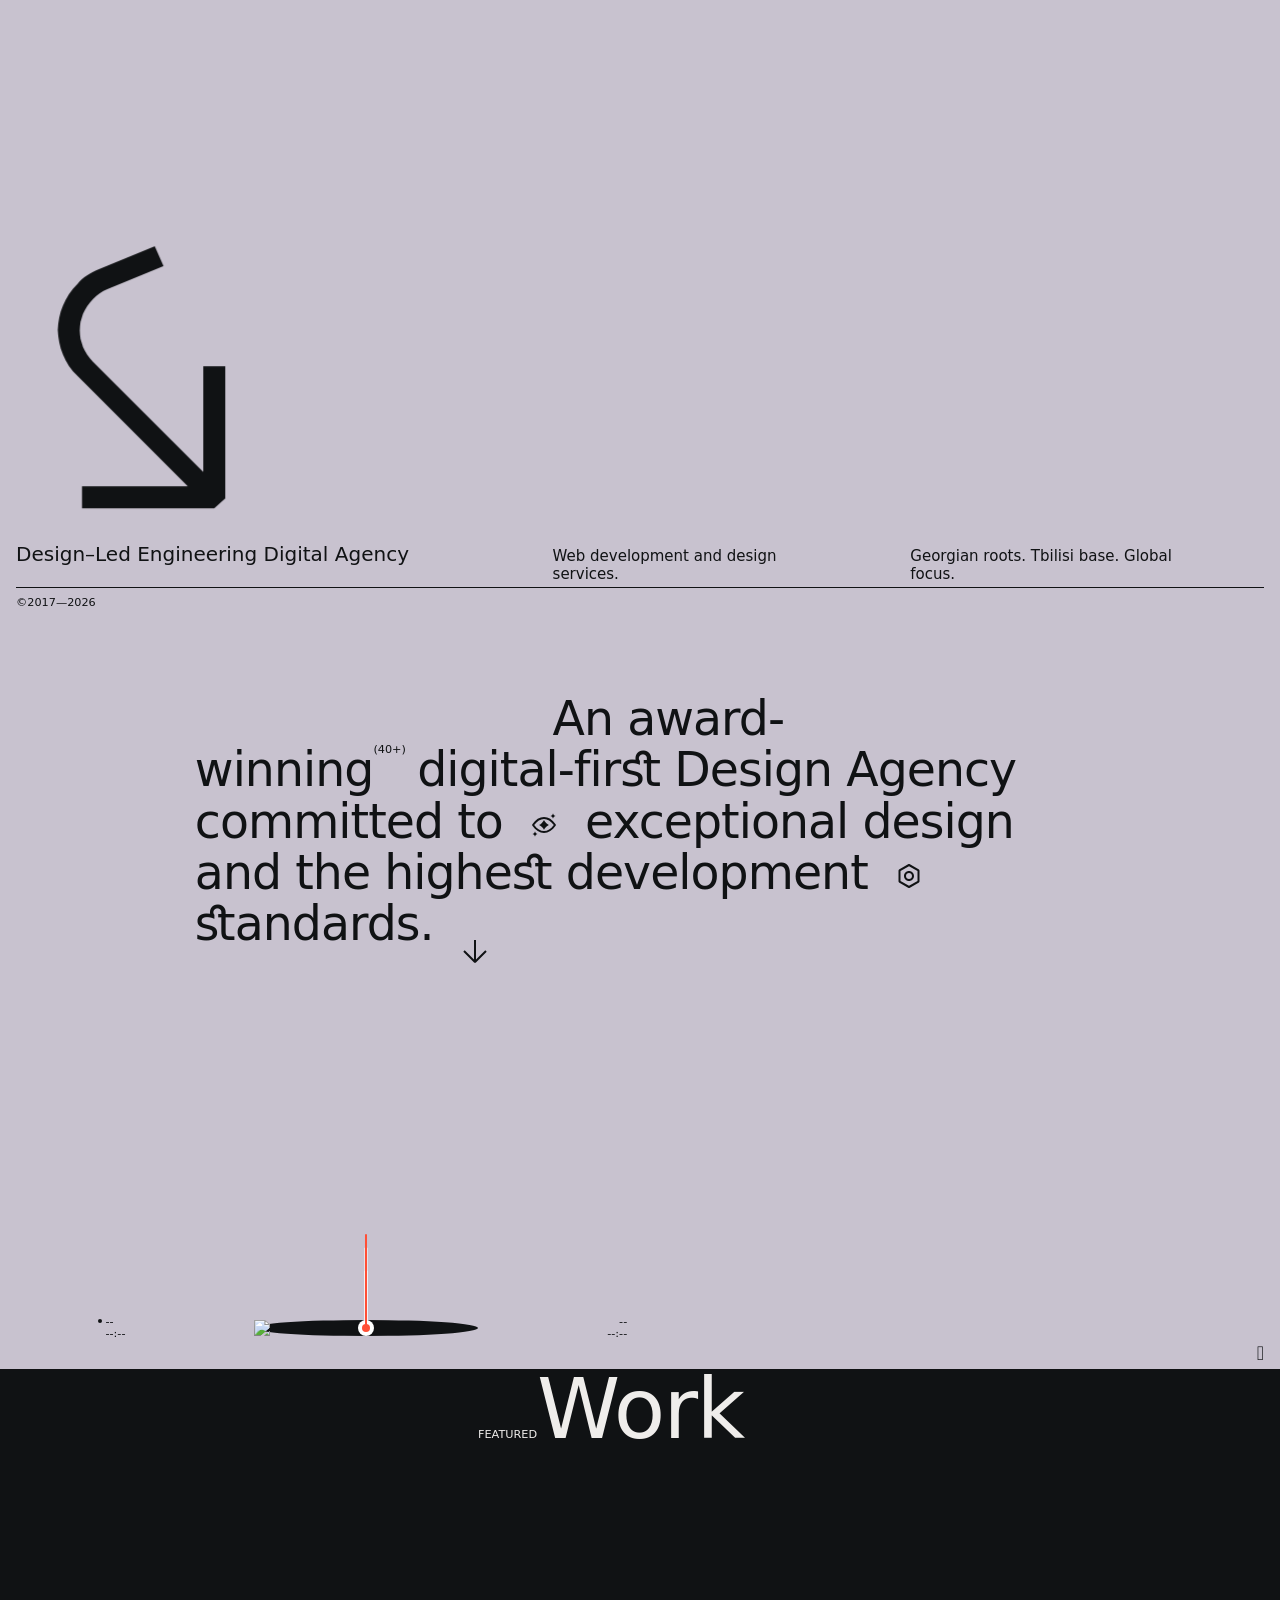
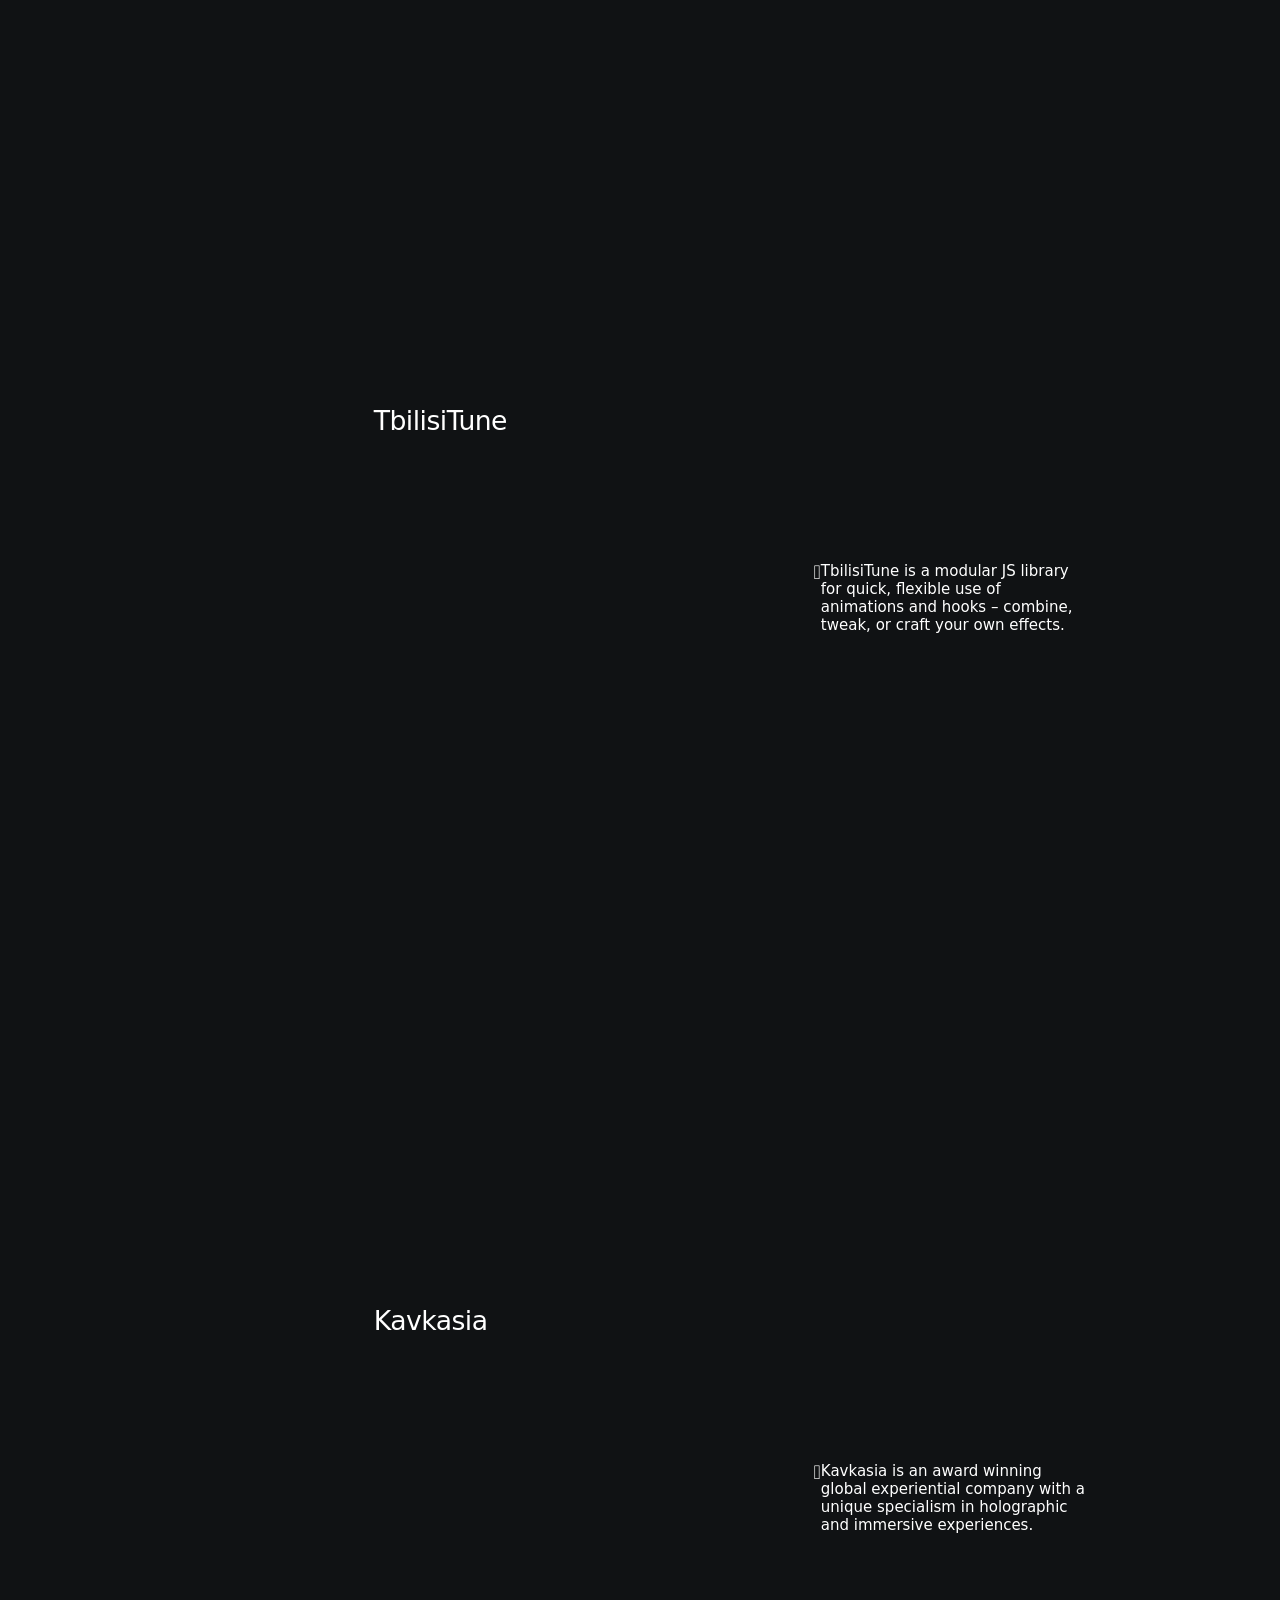
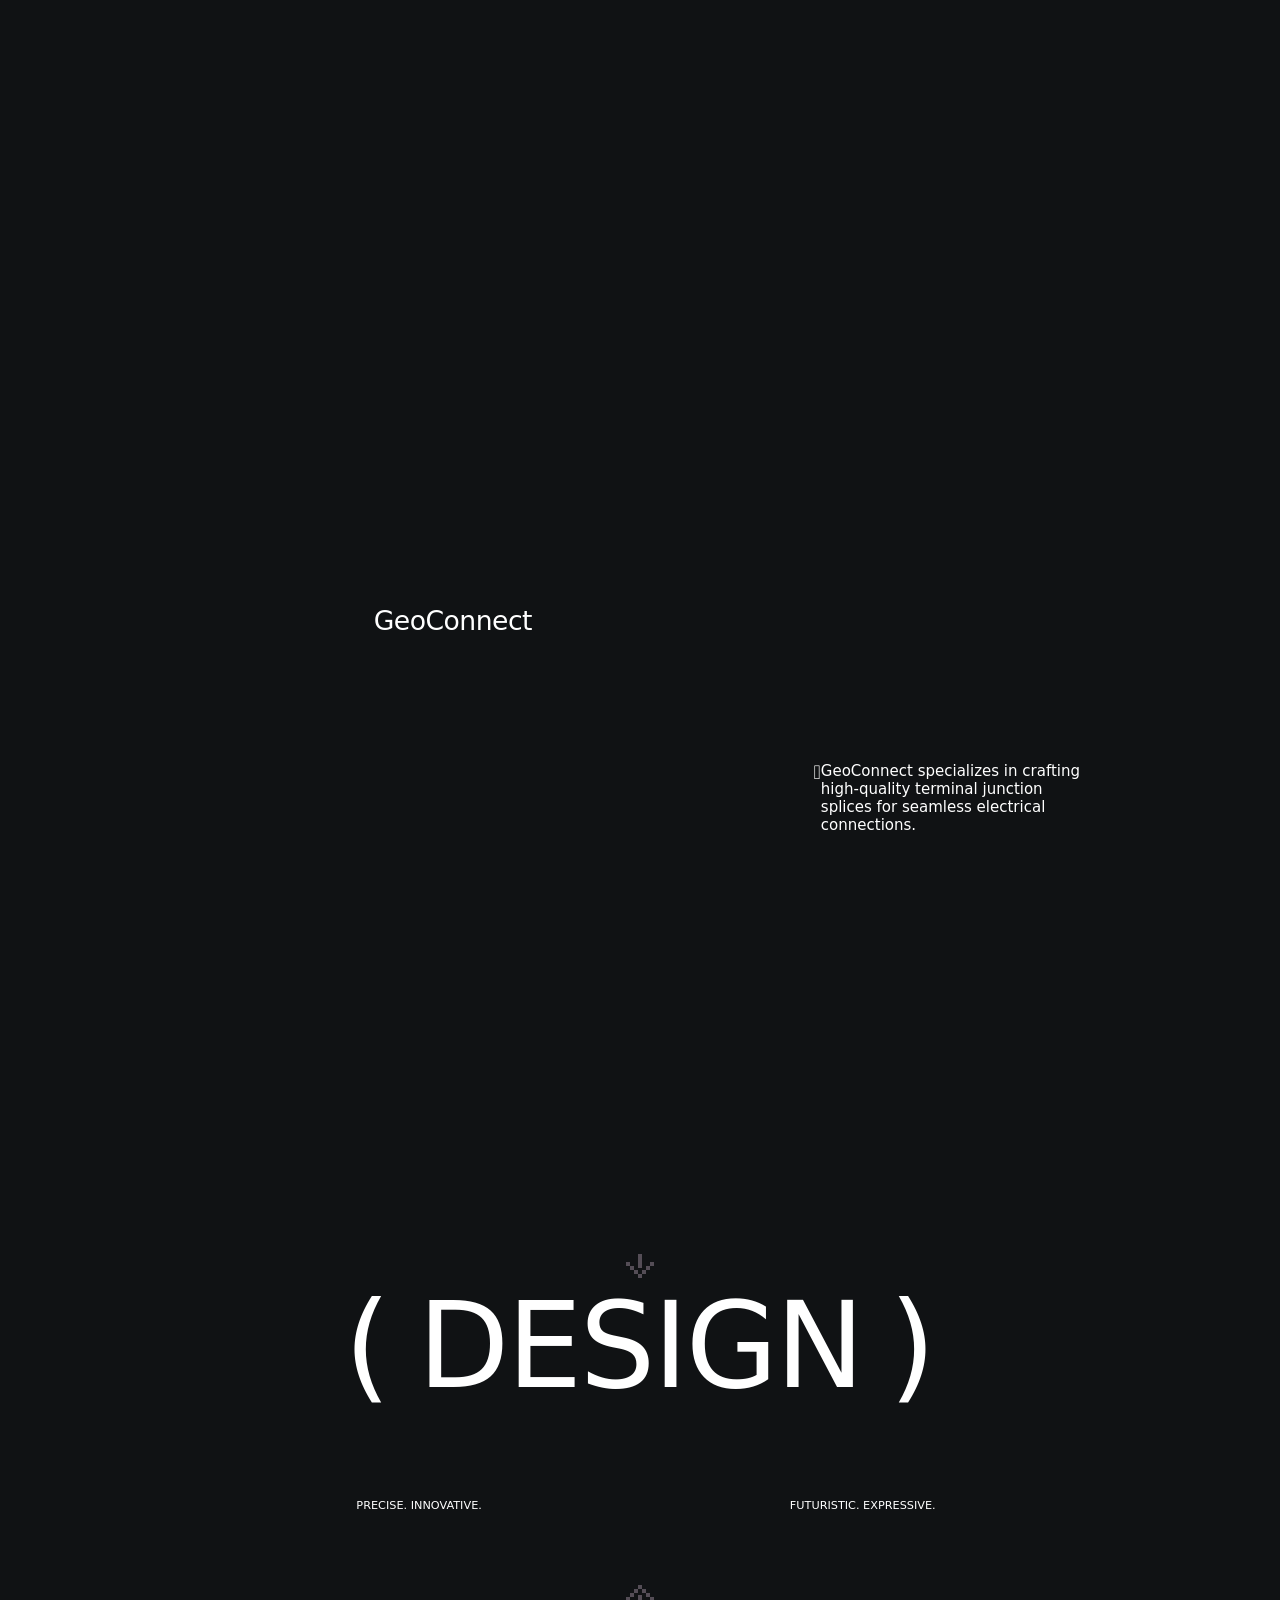
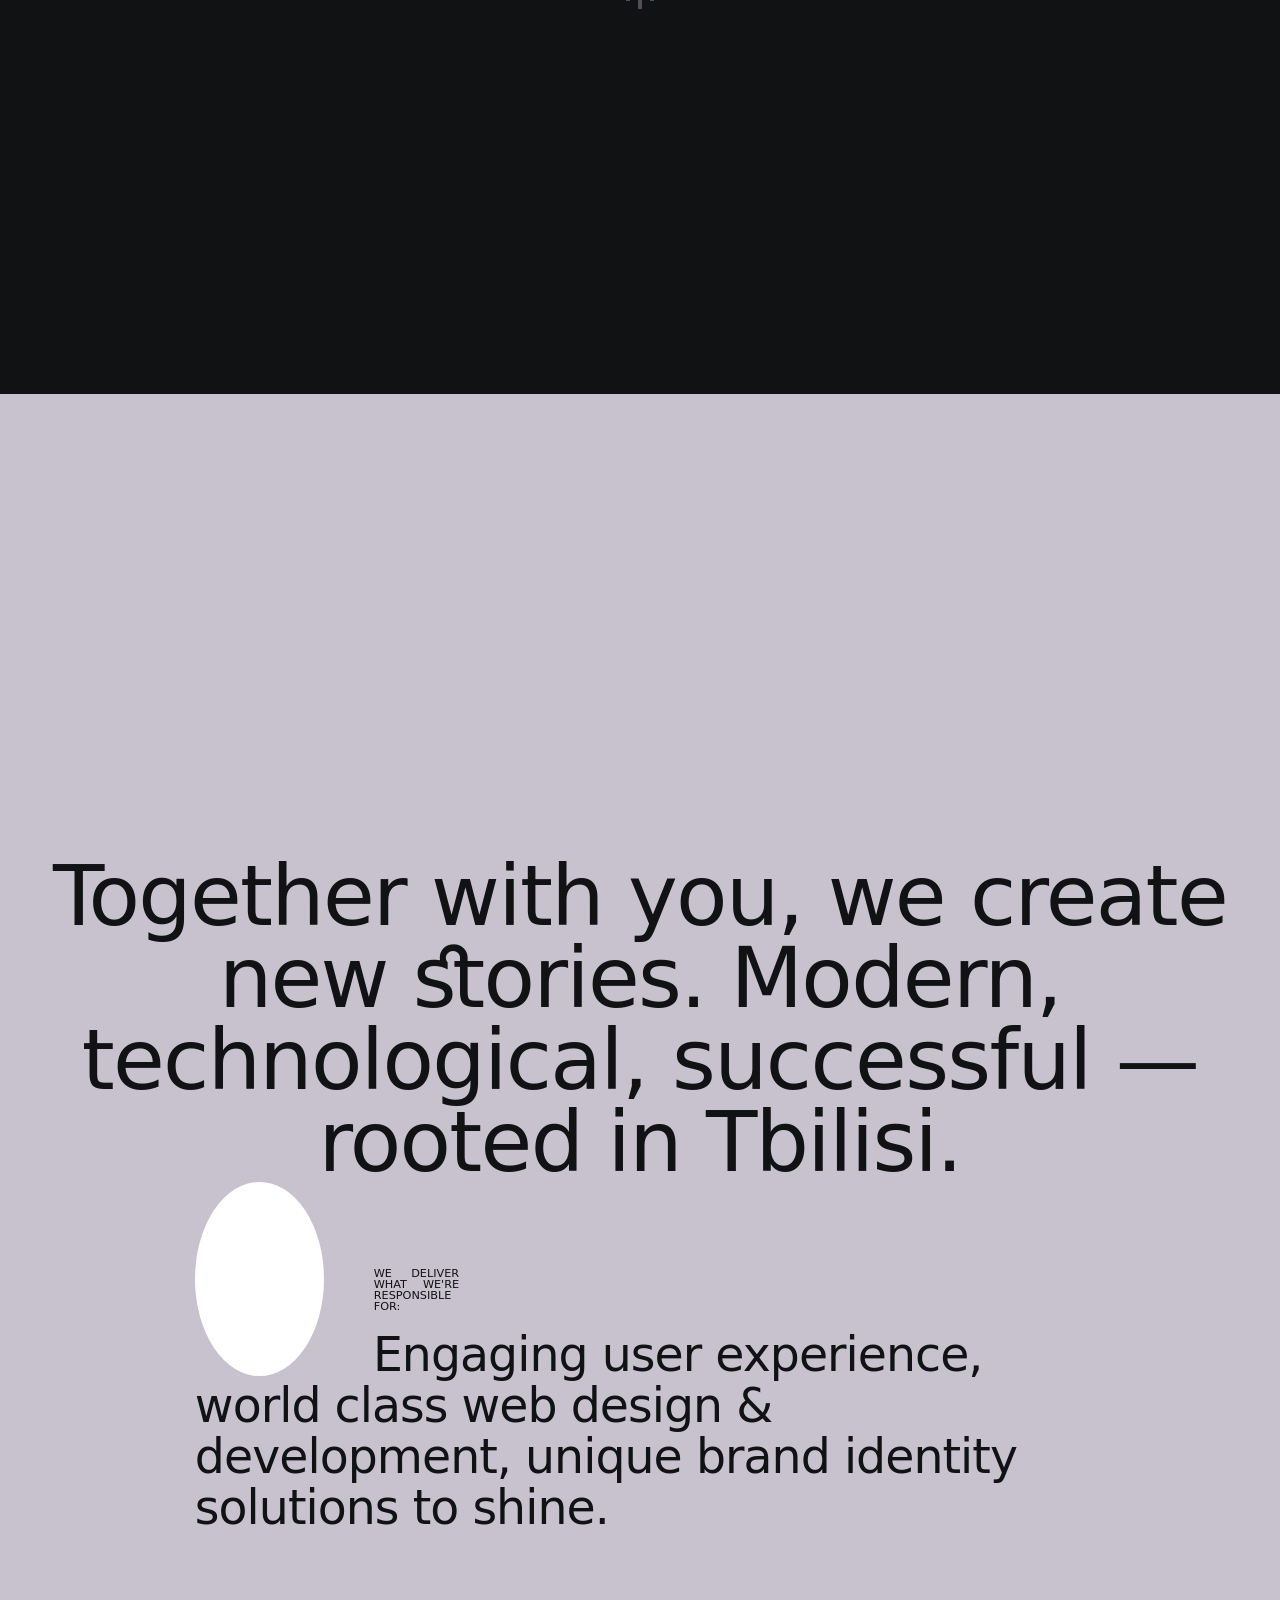
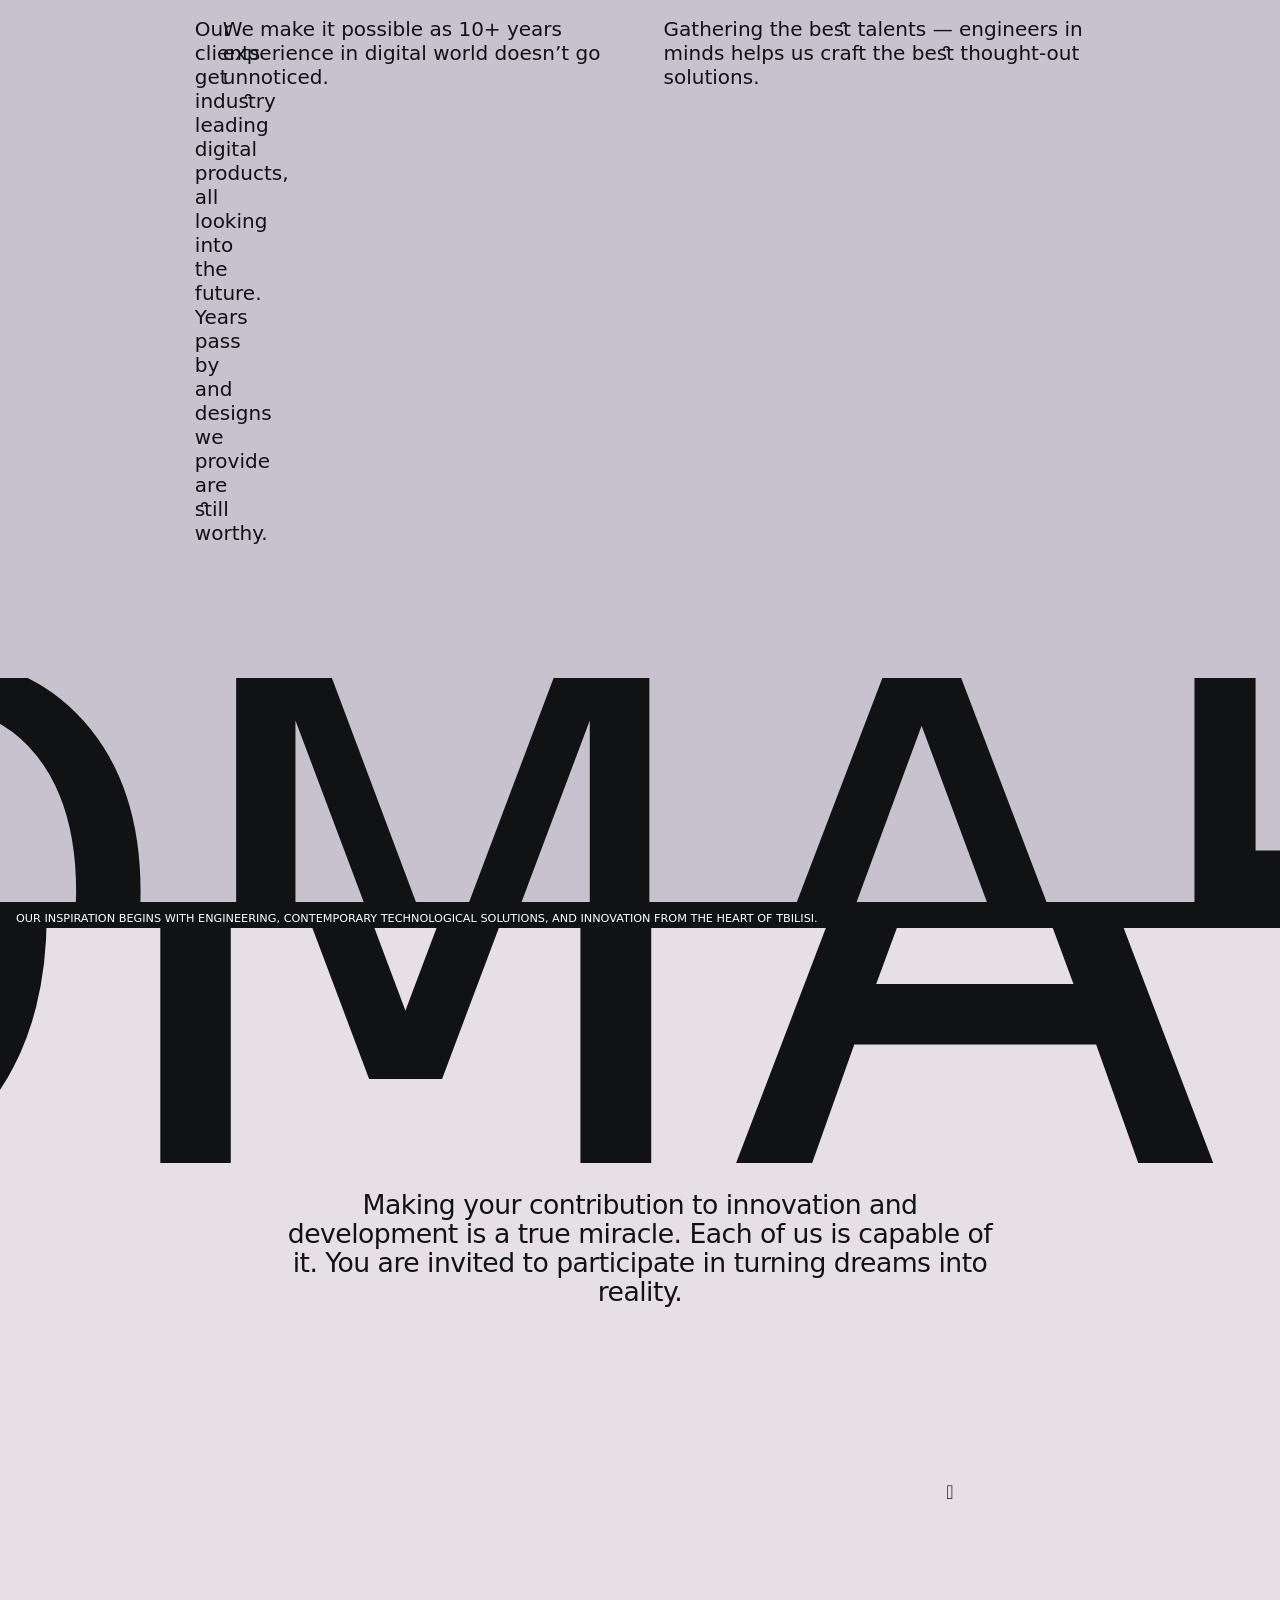
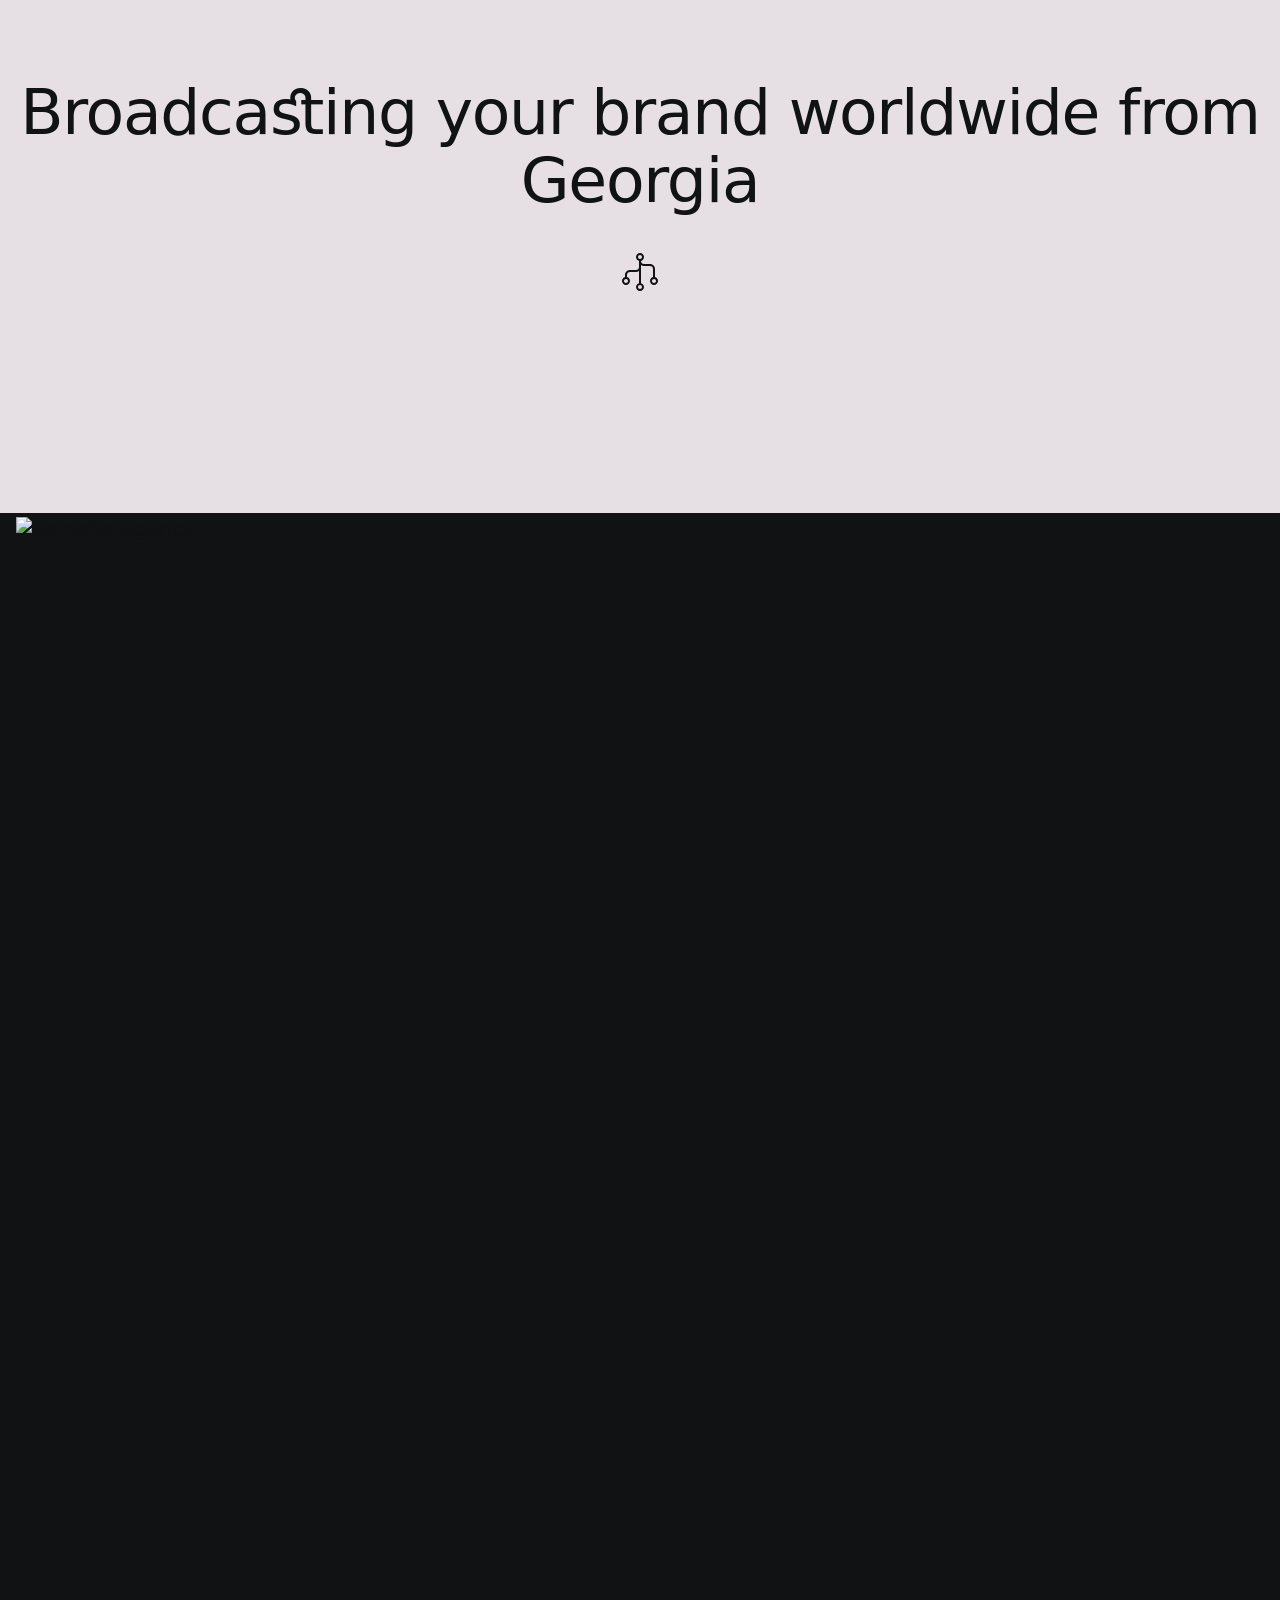
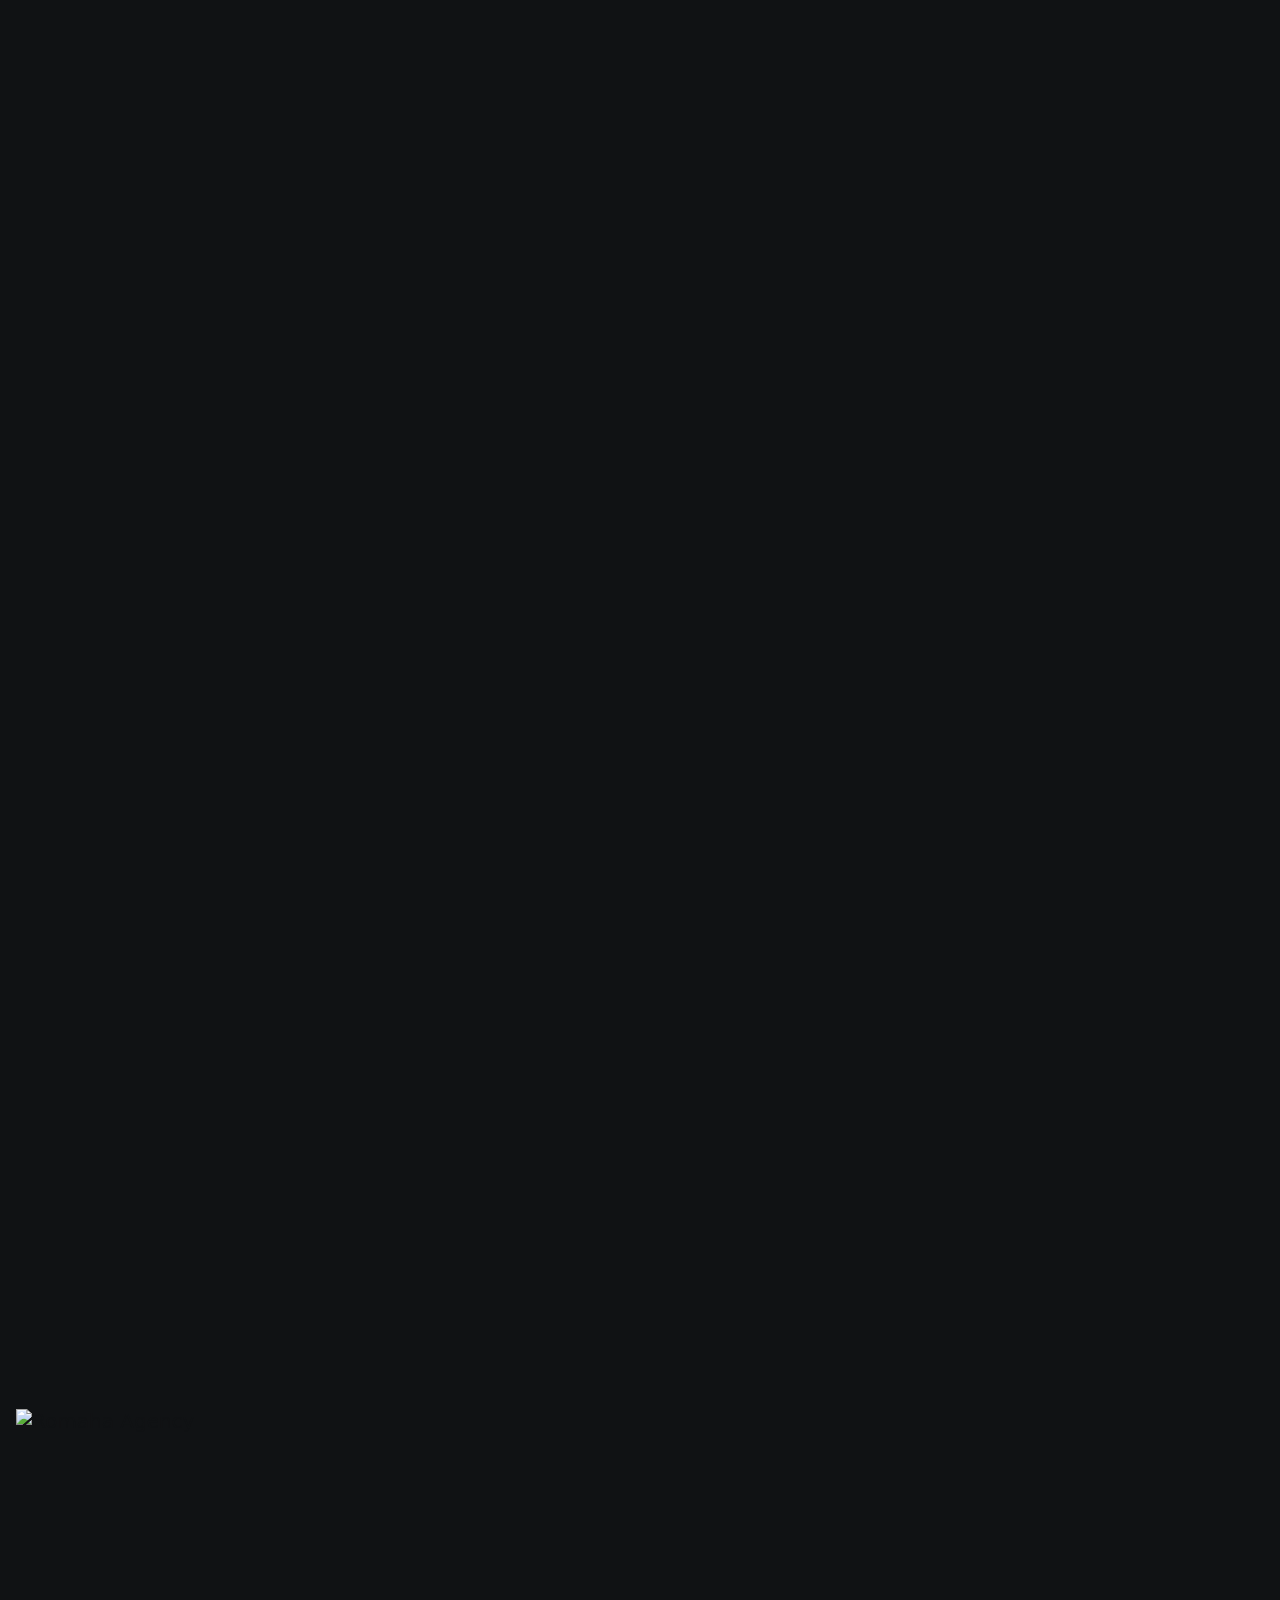
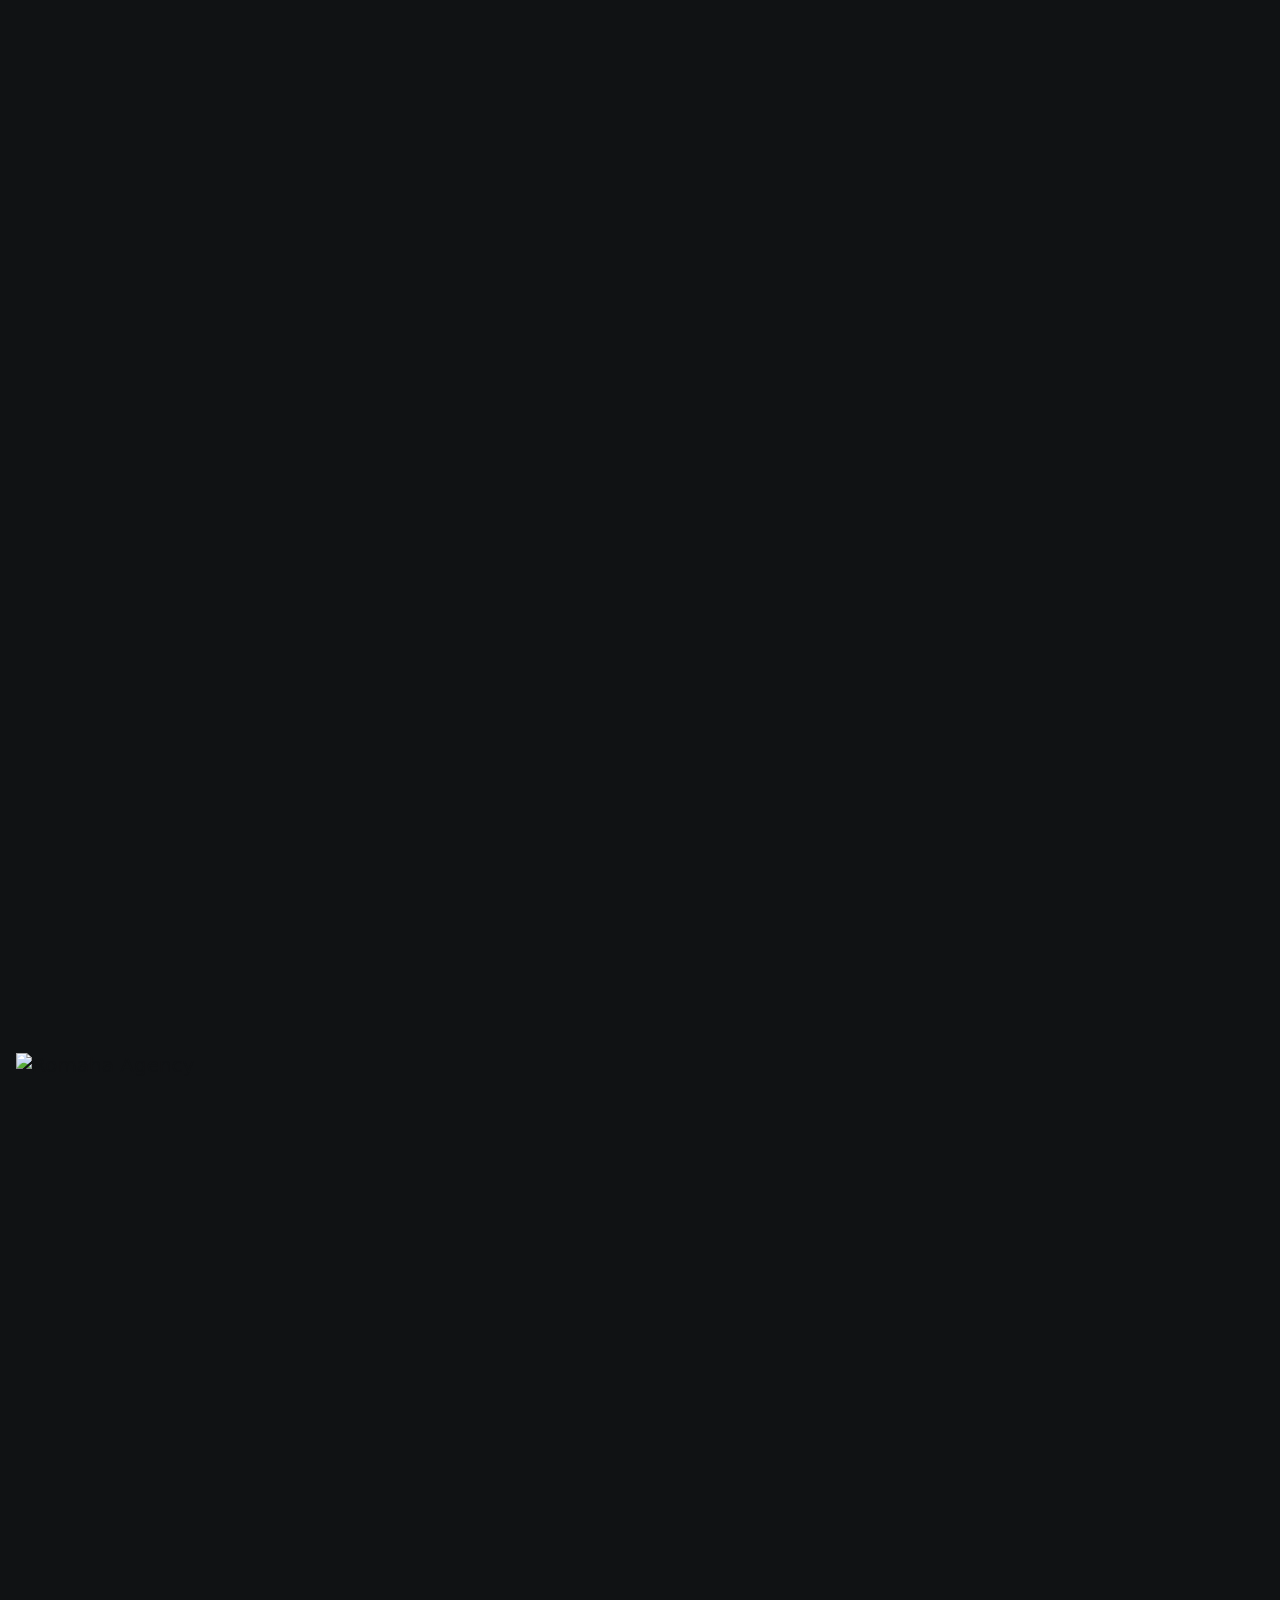
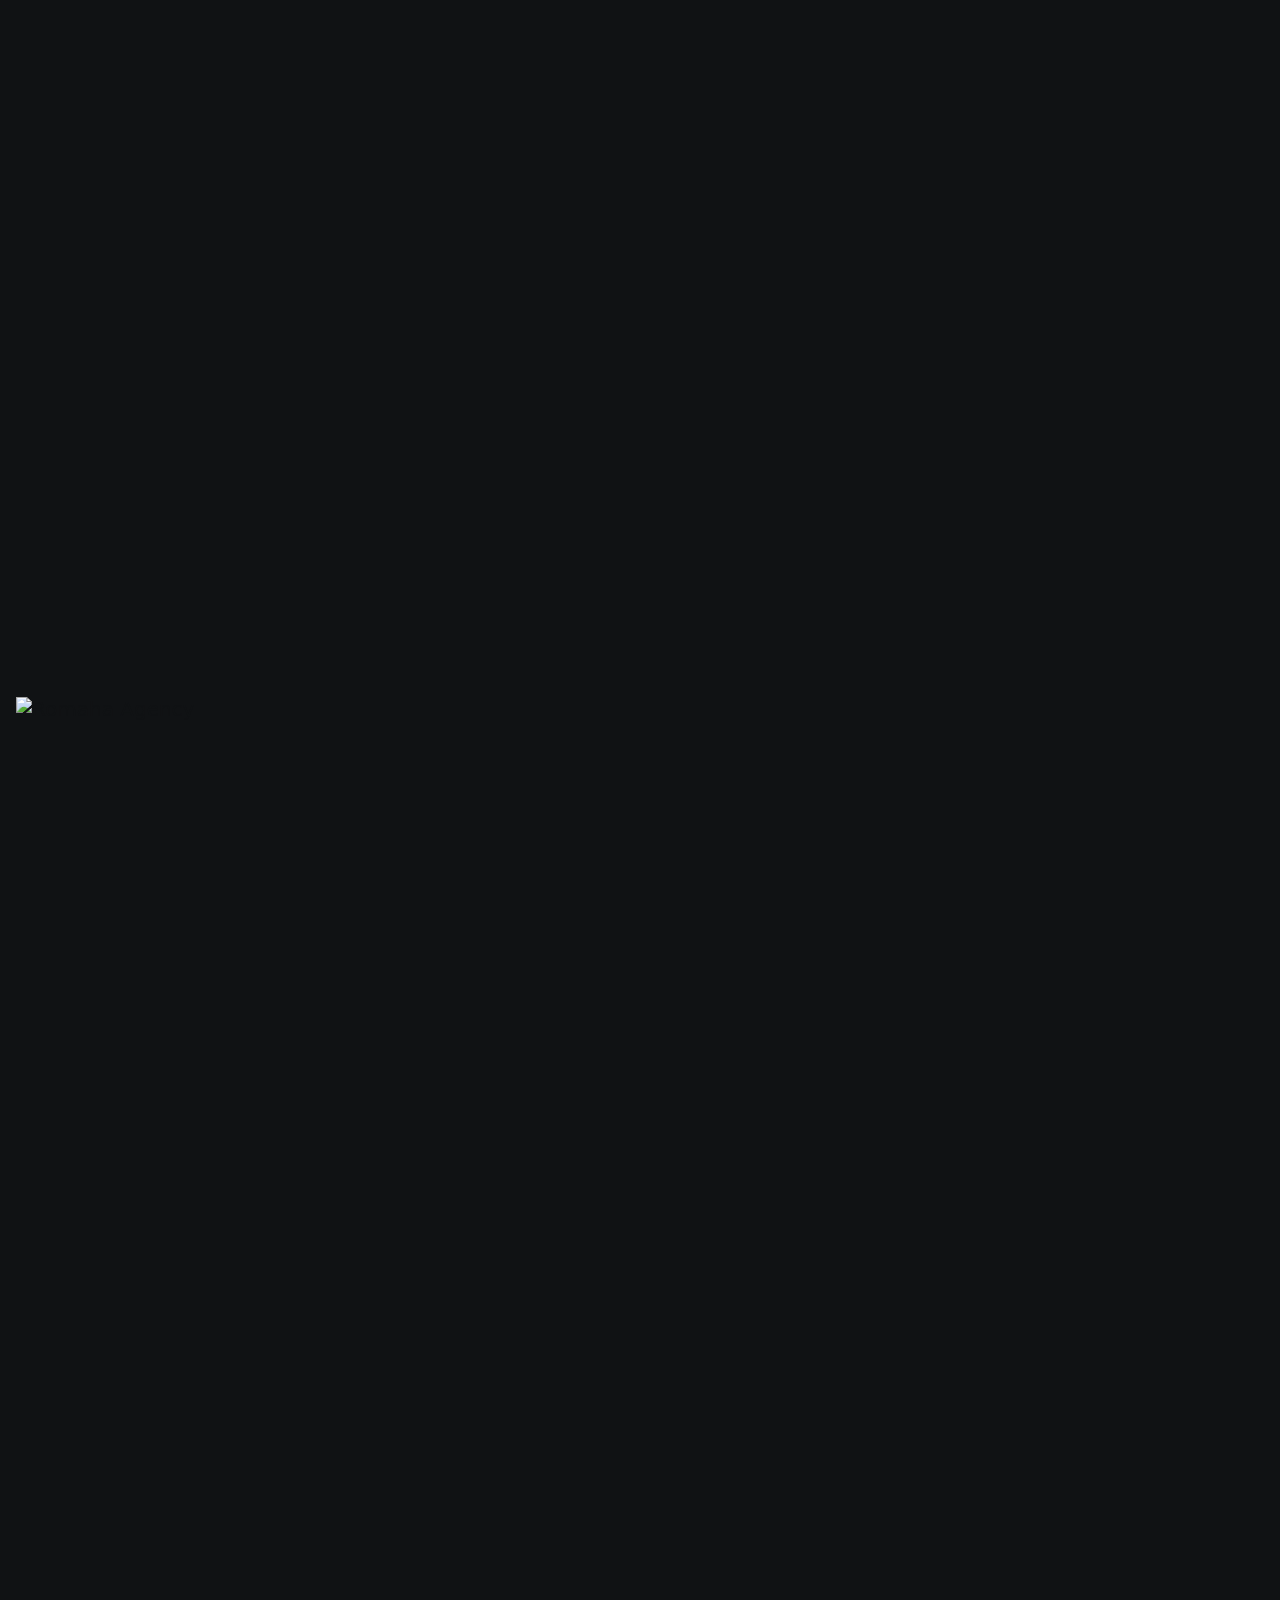
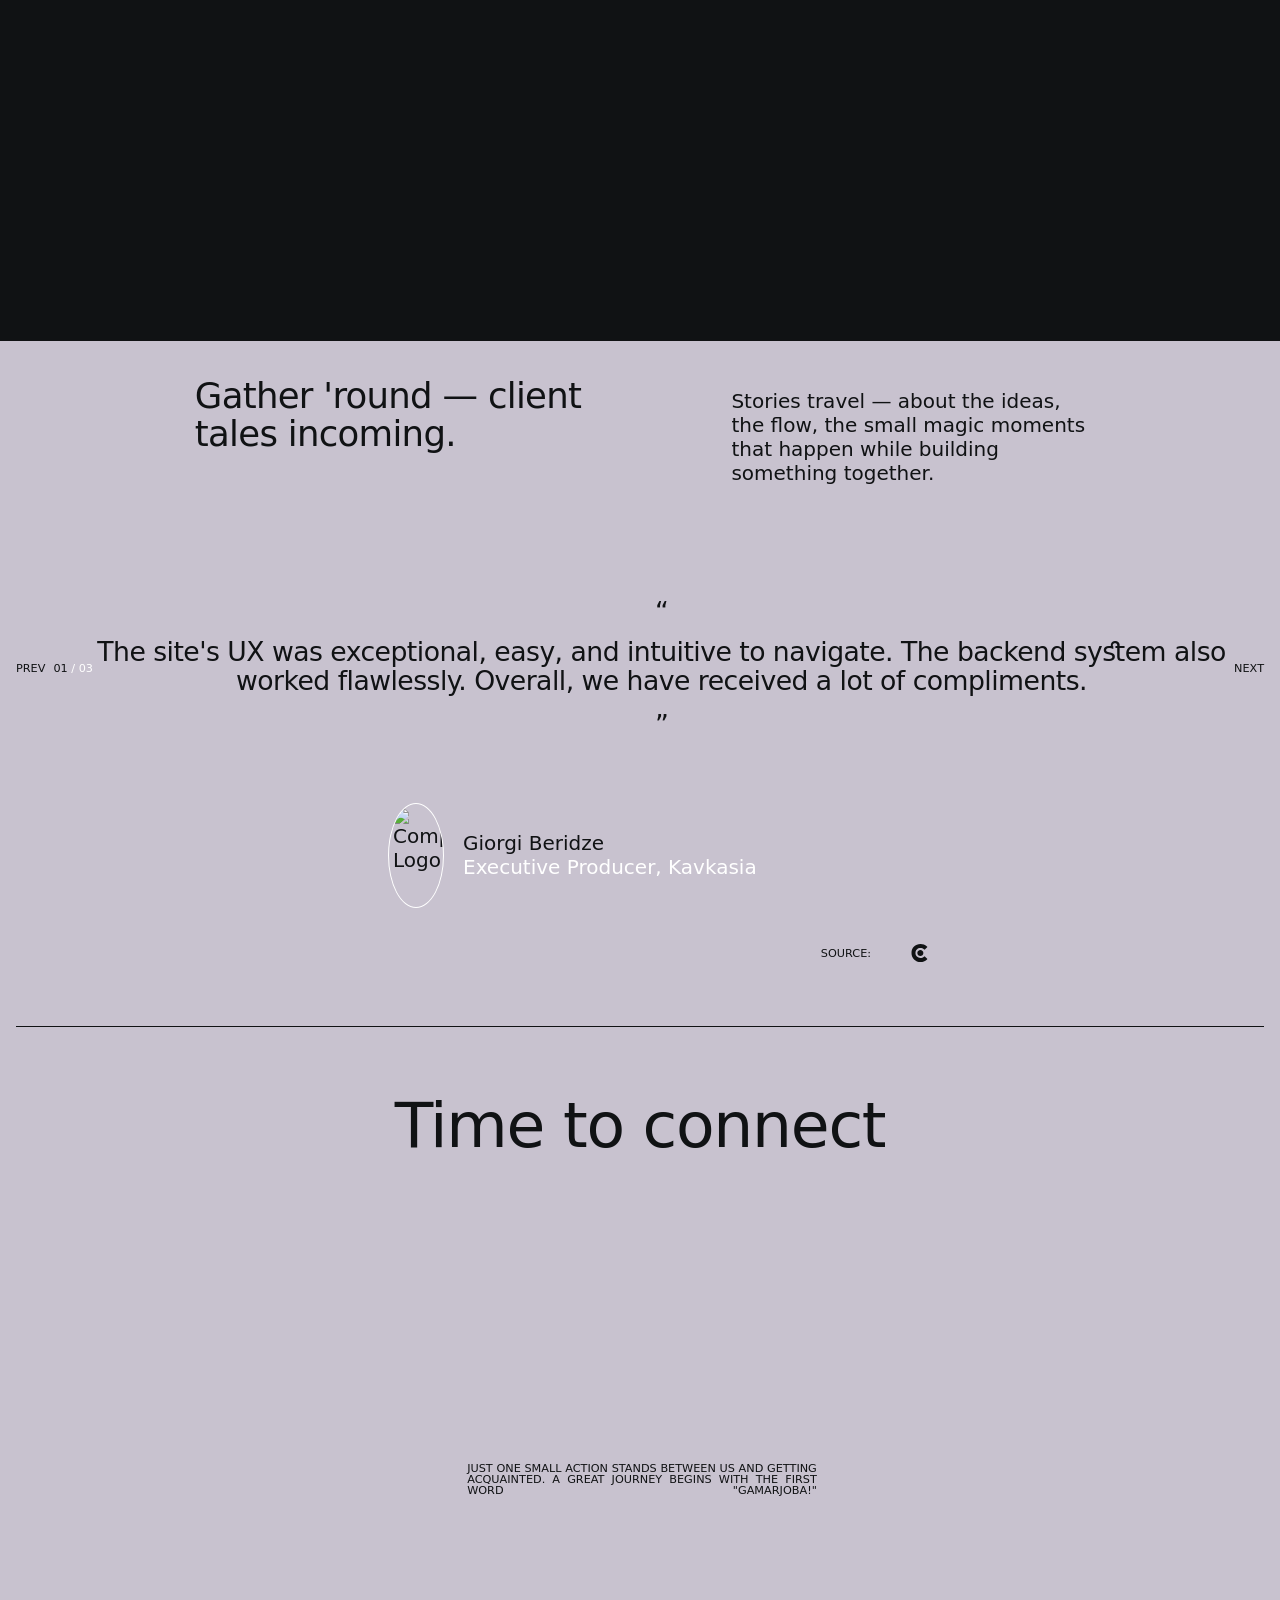
==== index.html @ dc3e4961 "Add files via upload" ====
<!doctype html>
<html lang="en">
 <head>
  <meta charset="utf-8">
  <meta name="viewport" content="width=device-width, initial-scale=1">
  <title>Romaha Agency — Tbilisi Design Studio</title>
  <script type="importmap">{"imports":{"#entry":"/Romaha/_nuxt/ByOe005Z.js"}}</script>
  <style>.brand[data-v-81c60b13]{display:none}@media(min-width:1024px){.brand[data-v-81c60b13]{position:fixed;z-index:100;top:var(--g-gap);left:var(--g-margin);width:calc(var(--col)*6 + var(--g-gap)*5);display:grid;grid-template-columns:repeat(6,1fr);gap:var(--g-gap)}.brand[data-v-81c60b13]>*{--left:1;--top:1;--width:1;--height:1;grid-row-start:var(--top,1);grid-row-end:calc(var(--top, 1) + var(--height, 1));grid-column-start:var(--left,1);grid-column-end:calc(var(--left, 1) + var(--width, 1))}.brand .logo-min[data-v-81c60b13]{--left:1;--width:3;height:2rem;position:relative;display:flex;-webkit-mask:url(/Romaha/images/r16.svg);mask:url(/Romaha/images/r16.svg)}.brand .logo-min .bg[data-v-81c60b13]{display:block;position:absolute;inset:0;overflow:hidden;transform:translateZ(0)}.brand .logo-min .bg[data-v-81c60b13]:after,.brand .logo-min .bg[data-v-81c60b13]:before{content:"";position:absolute;transform:translateZ(0)}.brand .logo-min .bg[data-v-81c60b13]:before{inset:0;background-color:rgba(var(--c-white-rgb),.4);-webkit-mask:url(/Romaha/images/r16.svg);mask:url(/Romaha/images/r16.svg)}.brand .logo-min .bg[data-v-81c60b13]:after{inset:1px;background-color:var(--c-grey);-webkit-mask:url(/Romaha/images/r15.svg);mask:url(/Romaha/images/r15.svg)}.brand .logo-min a[data-v-81c60b13]{position:relative;width:100%;display:flex;justify-content:space-between;align-items:center}.brand .logo-min a[data-v-81c60b13]:after{content:"";display:block;width:1rem;height:1rem;border:.15rem solid var(--c-black);border-radius:50%;margin-right:calc(var(--g-gap)*2);opacity:1;transform:translateZ(0)}.brand .logo-min a span[data-v-81c60b13]{display:inline-block;margin-left:calc(var(--g-gap)*2);transform:translateZ(0)}.brand .-t-min-logo-enter-active[data-v-81c60b13]{transition-duration:1.5s}.brand .-t-min-logo-enter-active .bg[data-v-81c60b13]:after,.brand .-t-min-logo-enter-active .bg[data-v-81c60b13]:before{transition:transform .6s var(--f-cubic);transition-delay:.3s}.brand .-t-min-logo-enter-active a[data-v-81c60b13]:after{transition:transform .6s var(--f-cubic),opacity 0s var(--f-cubic);transition-delay:.6s}.brand .-t-min-logo-enter-active a>span[data-v-81c60b13]{transition:transform .9s var(--f-cubic);transition-delay:.3s}.brand .-t-min-logo-enter-from .bg[data-v-81c60b13]:after,.brand .-t-min-logo-enter-from .bg[data-v-81c60b13]:before{transform:translateY(102%)}.brand .-t-min-logo-enter-from a[data-v-81c60b13]:after{opacity:0;transform:scale(1.5)}.brand .-t-min-logo-enter-from a>span[data-v-81c60b13]{transform:translateY(2rem)}.brand .-t-min-logo-leave-active[data-v-81c60b13]{transition-duration:.6s}.brand .-t-min-logo-leave-active .bg[data-v-81c60b13]:after,.brand .-t-min-logo-leave-active .bg[data-v-81c60b13]:before{transition:transform .6s var(--f-cubic)}.brand .-t-min-logo-leave-active a[data-v-81c60b13]:after{transition:transform .6s var(--f-cubic),opacity .3s var(--f-cubic-in)}.brand .-t-min-logo-leave-active a>span[data-v-81c60b13]{transition:transform .6s var(--f-cubic)}.brand .-t-min-logo-leave-to .bg[data-v-81c60b13]:after,.brand .-t-min-logo-leave-to .bg[data-v-81c60b13]:before{transform:translateY(-102%)}.brand .-t-min-logo-leave-to a[data-v-81c60b13]:after{transform:scale(0);opacity:0}.brand .-t-min-logo-leave-to a>span[data-v-81c60b13]{transform:translateY(-2rem)}.brand .logo-max[data-v-81c60b13]{--left:1;--width:6;position:relative}.brand .logo-max[data-v-81c60b13],.brand .logo-max[data-v-81c60b13]:before{-webkit-mask:url(/Romaha/images/r32.svg);mask:url(/Romaha/images/r32.svg)}.brand .logo-max[data-v-81c60b13]:before{content:"";position:absolute;inset:0;background-color:var(--c-black);transform:translateZ(0)}.brand .logo-max a.logo[data-v-81c60b13]{position:relative;display:grid;grid-template-columns:repeat(6,1fr);align-items:center;gap:var(--g-gap);width:100%;padding:calc(var(--g-gap)*2) 0;border-bottom:inherit}.brand .logo-max a.logo[data-v-81c60b13]>*{grid-row-start:1;grid-row-end:2}.brand .logo-max a.logo>span[data-v-81c60b13]{color:var(--c-white);display:block;transform:translateZ(0);text-align:left}.brand .logo-max a.logo>span span[data-v-81c60b13]{display:block}.brand .logo-max a.logo>span span.fidoru[data-v-81c60b13]{white-space:nowrap}.brand .logo-max a.logo .type[data-v-81c60b13]{grid-column-start:1;grid-column-end:7;padding-left:calc(var(--g-gap)*2)}.brand .logo-max a.logo .caption[data-v-81c60b13]{grid-column-start:4;grid-column-end:7}.brand .logo-max a.logo>svg[data-v-81c60b13]{grid-column-start:5;grid-column-end:7;justify-self:end;fill:var(--c-berry);width:4.8rem;aspect-ratio:96/76;margin-right:calc(var(--g-gap)*2);transform:translateZ(0);will-change:transform}.brand .-t-max-logo-enter-active[data-v-81c60b13]{transition-duration:1.2s}.brand .-t-max-logo-enter-active[data-v-81c60b13]:before{transition:transform .6s var(--f-cubic)}.brand .-t-max-logo-enter-active a.logo .caption[data-v-81c60b13],.brand .-t-max-logo-enter-active a.logo .type[data-v-81c60b13],.brand .-t-max-logo-enter-active a.logo svg[data-v-81c60b13]{transition:transform 1.2s var(--f-cubic)}.brand .-t-max-logo-enter-from[data-v-81c60b13]:before{transform:translateY(100%)}.brand .-t-max-logo-enter-from a.logo .type[data-v-81c60b13]{transform:translateY(var(--h1))}.brand .-t-max-logo-enter-from a.logo .caption[data-v-81c60b13]{transform:translateY(var(--h2))}.brand .-t-max-logo-enter-from a.logo svg[data-v-81c60b13]{transform:translateY(calc(100% + var(--g-gap)*2))}.brand .-t-max-logo-leave-active[data-v-81c60b13]{transition-duration:.6s;pointer-events:none}.brand .-t-max-logo-leave-active a.logo .caption[data-v-81c60b13],.brand .-t-max-logo-leave-active a.logo .type[data-v-81c60b13],.brand .-t-max-logo-leave-active a.logo svg[data-v-81c60b13],.brand .-t-max-logo-leave-active[data-v-81c60b13]:before{transition:transform .6s var(--f-cubic)}.brand .-t-max-logo-leave-to[data-v-81c60b13]:before{transform:translateY(-100%)}.brand .-t-max-logo-leave-to a.logo .type[data-v-81c60b13]{transform:translateY(calc(var(--h1)*-1))}.brand .-t-max-logo-leave-to a.logo .caption[data-v-81c60b13]{transform:translateY(calc(var(--h2)*-1))}.brand .-t-max-logo-leave-to a.logo svg[data-v-81c60b13]{transform:translateY(calc(-100% + var(--g-gap)*2*-1))}}.menu-bg[data-v-81c60b13]{position:fixed;z-index:100;top:var(--g-gap);right:var(--g-margin);width:calc(var(--col)*8 + var(--g-gap)*7);height:2rem;overflow:hidden}.menu-bg[data-v-81c60b13],.menu-bg[data-v-81c60b13]:before{-webkit-mask:url(/Romaha/images/r16.svg);mask:url(/Romaha/images/r16.svg)}.menu-bg[data-v-81c60b13]:before{content:"";position:absolute;inset:0;background-color:var(--c-black);transform:translateZ(0);transition:transform .3s var(--f-cubic-in)}.-t-nav-bg-enter-active[data-v-81c60b13],.-t-nav-bg-leave-active[data-v-81c60b13]{transition-duration:.6s}.-t-nav-bg-enter-active[data-v-81c60b13]:before,.-t-nav-bg-leave-active[data-v-81c60b13]:before{transform:translateZ(0);transition:transform .3s var(--f-cubic)}.-t-nav-bg-enter-from[data-v-81c60b13]:before{transform:translate3d(0,100%,0)}.-t-nav-bg-leave-to[data-v-81c60b13]:before,.menu-bg.-inactive[data-v-81c60b13]:before,.menu-bg.-loading[data-v-81c60b13]:before,html:not(.-ready) .menu-bg[data-v-81c60b13]:before{transform:translate3d(0,-100%,0)}.menu[data-v-81c60b13]{position:fixed;z-index:101;top:0;left:0;right:0;padding:var(--g-gap) var(--g-margin);display:flex;justify-content:space-between;align-items:stretch;background-color:var(--c-black)}.menu a[data-v-81c60b13]{position:relative;display:flex;justify-content:center;align-items:center}.menu a span[data-v-81c60b13]{position:relative;color:var(--c-white)}.menu a span label[data-v-81c60b13]{display:inline;position:absolute;top:calc(var(--g-gap)*-1);left:100%;display:inline-block;color:var(--c-grey);cursor:pointer;text-align:center}.menu a.-exact-active[data-v-81c60b13]{cursor:default}.menu a.-exact-active[data-v-81c60b13]:before{content:"";font-family:fdsi;color:var(--c-white);vertical-align:top}.menu a.work.-slug label[data-v-81c60b13]:after{content:"";font-family:fdsi;color:var(--c-white);vertical-align:top;font-size:var(--p)}.menu button[data-v-81c60b13]{flex:initial;display:flex;justify-content:center;align-items:center;--height:1.6rem;--width:2.4rem}.menu button[data-v-81c60b13]:before{content:"";display:inline-block;height:var(--height);width:var(--width);pointer-events:none;transform:translateZ(0);background-image:linear-gradient(90deg,var(--c-berry)),linear-gradient(0deg,var(--c-berry)),radial-gradient(circle,var(--c-berry) calc(var(--g-gap)/2.5),transparent calc(var(--g-gap)/2.5 + 1px));background-size:100% 1px,1px 100%,100% 100%;background-repeat:no-repeat;background-position:50%;rotate:0deg;transition:rotate 1.5s var(--f-8-bounce),background-size .6s var(--f-fast)}.menu button.-active[data-v-81c60b13]:before{rotate:45deg;background-size:66% 1px,1px 100%,100% 100%}@media(max-width:1024px){.menu[data-v-81c60b13],.menu button[data-v-81c60b13]{translate:0 0;transition:translate .6s var(--f-fast)}html:not(.-ready) .menu[data-v-81c60b13]{translate:0 -100%;pointer-events:none}.menu.-inactive[data-v-81c60b13],.menu.-loading[data-v-81c60b13]{translate:0 -100%}.menu.-inactive button[data-v-81c60b13],.menu.-loading button[data-v-81c60b13]{translate:0 150%;pointer-events:all}}.menu.-loading button[data-v-81c60b13]:before{background-size:0 1px,1px 0,0 0}@media(min-width:1024px){.menu.-inactive a[data-v-81c60b13],.menu.-loading a[data-v-81c60b13]{pointer-events:none}.menu.-inactive a label[data-v-81c60b13],.menu.-inactive a span[data-v-81c60b13],.menu.-inactive a[data-v-81c60b13]:before,.menu.-loading a label[data-v-81c60b13],.menu.-loading a span[data-v-81c60b13],.menu.-loading a[data-v-81c60b13]:before{color:rgba(var(--c-white-rgb),0)}.menu[data-v-81c60b13]{background-color:initial;left:auto;padding:initial;top:var(--g-gap);right:var(--g-margin);width:calc(var(--col)*8 + var(--g-gap)*7);min-height:2rem;justify-content:space-around;mix-blend-mode:exclusion}.menu .index[data-v-81c60b13]{display:none}.menu a[data-v-81c60b13]{flex:1 1 0}.menu a span[data-v-81c60b13]{transition:color .3s var(--f-cubic)}.menu a span label[data-v-81c60b13]{top:0}.menu button[data-v-81c60b13]{padding-left:var(--h6);padding-right:var(--h6);--height:1.6rem;--width:1.6rem}.menu button[data-v-81c60b13]:before{transition:rotate 1.5s var(--f-8-bounce),background-size 1.2s var(--f-cubic)}.menu button.-active[data-v-81c60b13]:before{background-size:100% 1px,1px 100%,100% 100%}}@media(min-width:1024px){.menu:has(a:hover) a span[data-v-81c60b13]{color:var(--c-grey-dark)}.menu:has(a:hover) a:hover span[data-v-81c60b13]{transition:initial;color:var(--c-berry)}html:not(.-ready) .menu[data-v-81c60b13]{pointer-events:none}html.-ready .menu[data-v-81c60b13]{pointer-events:all}}.modal-nav[data-v-81c60b13]{position:fixed;z-index:100;right:var(--g-gap);left:var(--g-gap);top:var(--g-gap);padding-bottom:var(--h5);color:var(--c-white)}.modal-nav[data-v-81c60b13],.modal-nav[data-v-81c60b13]:before{-webkit-mask:url(/Romaha/images/r16.svg);mask:url(/Romaha/images/r16.svg);translate:0 0}.modal-nav[data-v-81c60b13]:before{content:"";position:absolute;inset:0;background-color:var(--c-black)}.modal-nav[data-v-81c60b13]>*{position:relative}.modal-nav .matrix[data-v-81c60b13]{--top:1;--left:1;--width:3;margin-bottom:var(--h5);display:grid;grid-template-columns:repeat(3,1fr);gap:var(--g-gap);row-gap:var(--g-gap)}.modal-nav .matrix .matrix-slot[data-v-81c60b13]{position:relative;width:100%;aspect-ratio:1/1;opacity:0;will-change:opacity;transition:opacity var(--transition,.5s);transition-delay:calc(var(--index)*var(--delay-step, .15s) + var(--row)*var(--row-delay, 50ms))}.modal-nav .matrix .matrix-slot.-active[data-v-81c60b13]{opacity:1}.modal-nav .matrix .matrix-slot[data-v-81c60b13] img,.modal-nav .matrix .matrix-slot[data-v-81c60b13] picture{width:100%;height:100%;-o-object-fit:cover;object-fit:cover}.modal-nav .main-menu[data-v-81c60b13]{--top:3;--left:1;--width:4;margin-left:calc(var(--col)/2);margin-bottom:var(--h5);display:flex;flex-direction:column;align-items:flex-start}.modal-nav .main-menu a label[data-v-81c60b13]{display:inline-block;width:0;white-space:nowrap;color:var(--c-berry);vertical-align:top}.modal-nav .main-menu a.-exact-active[data-v-81c60b13]{cursor:default}.modal-nav .initiative[data-v-81c60b13]{--top:2;--left:4;--width:3;margin-bottom:var(--h3);display:flex;flex-direction:column;align-items:flex-start}.modal-nav .initiative>span[data-v-81c60b13]{color:var(--c-purple)}.modal-nav .initiative a[data-v-81c60b13],.modal-nav .initiative>span[data-v-81c60b13]{position:relative}.modal-nav .initiative a .symbol[data-v-81c60b13],.modal-nav .initiative>span .symbol[data-v-81c60b13]{position:absolute;top:calc(var(--h5)/2 - var(--height)/2);right:calc(100% + var(--g-gap))}.modal-nav .initiative a .-f[data-v-81c60b13],.modal-nav .initiative>span .-f[data-v-81c60b13]{position:absolute;top:calc(var(--h5)/2 - var(--h6)/2);right:calc(100% + var(--g-gap))}.modal-nav .initiative a span[data-v-81c60b13],.modal-nav .initiative>span span[data-v-81c60b13]{display:inline-flex}.modal-nav .initiative a span .new[data-v-81c60b13],.modal-nav .initiative>span span .new[data-v-81c60b13]{align-self:flex-start;margin-left:calc(var(--g-gap)*2);color:var(--c-black);background-color:var(--c-green);border-radius:var(--p);padding:calc(var(--g-gap)/2) calc(var(--g-gap)*2)}.modal-nav .initiative a span label[data-v-81c60b13],.modal-nav .initiative>span span label[data-v-81c60b13]{display:inline-block;width:0;white-space:nowrap;color:var(--c-berry);vertical-align:top}.modal-nav .initiative a.-exact-active[data-v-81c60b13]{cursor:default}.modal-nav .soc[data-v-81c60b13]{--top:4;--left:1;--width:2;align-self:start;margin-left:calc(var(--col)/2);margin-bottom:var(--h5);display:flex;flex-direction:column;align-items:flex-start}.modal-nav .email[data-v-81c60b13]{--top:4;--left:4;--width:3;justify-self:start;align-self:start;position:relative;cursor:default}.modal-nav .email.-copied[data-v-81c60b13]:after{content:"[copied]";position:absolute;top:100%;left:0;font-size:var(--mm);text-transform:uppercase;color:var(--c-purple);pointer-events:none}.modal-nav .copy[data-v-81c60b13]{--top:5;--left:1;--width:2;align-self:end;margin-left:calc(var(--col)/2)}.modal-nav .design-led-engineering[data-v-81c60b13]{--top:5;--left:4;--width:2;align-self:end}.-t-modal-enter-active[data-v-81c60b13]:before{transition:translate .6s var(--f-cubic)}.-t-modal-enter-active .matrix .matrix-slot figure[data-v-81c60b13]{clip-path:polygon(0 0,100% 0,100% 100%,0 100%);transition:clip-path .6s var(--f-cubic);transition-delay:calc(var(--t-delay)*75ms + .3s)}.-t-modal-enter-active .copy[data-v-81c60b13],.-t-modal-enter-active .design-led-engineering[data-v-81c60b13],.-t-modal-enter-active .email[data-v-81c60b13],.-t-modal-enter-active .initiative a[data-v-81c60b13],.-t-modal-enter-active .initiative>span[data-v-81c60b13],.-t-modal-enter-active .main-menu a[data-v-81c60b13],.-t-modal-enter-active .main-menu>span[data-v-81c60b13],.-t-modal-enter-active .soc a[data-v-81c60b13],.-t-modal-enter-active .soc>span[data-v-81c60b13]{translate:0 0;opacity:1;transition:translate .6s var(--f-cubic),opacity .3s var(--f-cubic);transition-delay:calc(var(--t-delay)*.0275s + .15s)}.-t-modal-enter-from[data-v-81c60b13]:before{translate:0 101%}.-t-modal-enter-from .matrix .matrix-slot figure[data-v-81c60b13]{clip-path:polygon(0 0,100% 0,100% 0,0 0)}.-t-modal-enter-from .copy[data-v-81c60b13],.-t-modal-enter-from .design-led-engineering[data-v-81c60b13],.-t-modal-enter-from .email[data-v-81c60b13],.-t-modal-enter-from .initiative a[data-v-81c60b13],.-t-modal-enter-from .initiative>span[data-v-81c60b13],.-t-modal-enter-from .main-menu a[data-v-81c60b13],.-t-modal-enter-from .main-menu>span[data-v-81c60b13],.-t-modal-enter-from .soc a[data-v-81c60b13],.-t-modal-enter-from .soc>span[data-v-81c60b13]{translate:0 100%;opacity:0}.-t-modal-leave-active[data-v-81c60b13],.-t-modal-leave-active[data-v-81c60b13]:before{transition:translate .6s var(--f-cubic-in)}.-t-modal-leave-active .matrix .matrix-slot figure[data-v-81c60b13]{clip-path:polygon(0 0,100% 0,100% 100%,0 100%);transition:clip-path .6s var(--f-fast)}.-t-modal-leave-active .copy[data-v-81c60b13],.-t-modal-leave-active .design-led-engineering[data-v-81c60b13],.-t-modal-leave-active .email[data-v-81c60b13],.-t-modal-leave-active .initiative a[data-v-81c60b13],.-t-modal-leave-active .initiative>span[data-v-81c60b13],.-t-modal-leave-active .main-menu a[data-v-81c60b13],.-t-modal-leave-active .main-menu>span[data-v-81c60b13],.-t-modal-leave-active .soc a[data-v-81c60b13],.-t-modal-leave-active .soc>span[data-v-81c60b13]{translate:0 0;opacity:1;transition:translate .3s var(--f-cubic),opacity .3s var(--f-cubic);transition-delay:0}.-t-modal-leave-to[data-v-81c60b13]{translate:0 25%}.-t-modal-leave-to[data-v-81c60b13]:before{translate:0 -101%}.-t-modal-leave-to .matrix .matrix-slot figure[data-v-81c60b13]{clip-path:polygon(0 -20%,100% -20%,100% -20%,0 -20%)}.-t-modal-leave-to .copy[data-v-81c60b13],.-t-modal-leave-to .design-led-engineering[data-v-81c60b13],.-t-modal-leave-to .email[data-v-81c60b13],.-t-modal-leave-to .initiative a[data-v-81c60b13],.-t-modal-leave-to .initiative>span[data-v-81c60b13],.-t-modal-leave-to .main-menu a[data-v-81c60b13],.-t-modal-leave-to .main-menu>span[data-v-81c60b13],.-t-modal-leave-to .soc a[data-v-81c60b13],.-t-modal-leave-to .soc>span[data-v-81c60b13]{translate:0 100%;opacity:0}@media(min-width:1024px){.modal-nav[data-v-81c60b13]{left:auto;right:var(--g-margin);width:calc(var(--col)*8 + var(--g-gap)*7)}.modal-nav[data-v-81c60b13],.modal-nav[data-v-81c60b13]:before{-webkit-mask:url(/Romaha/images/r32.svg);mask:url(/Romaha/images/r32.svg)}.modal-nav .matrix[data-v-81c60b13]{--top:1;--left:1;--width:2;margin:var(--g-gap) calc(var(--h5)) var(--h1)}.modal-nav .main-menu[data-v-81c60b13]{--top:2;--left:1;--width:4;margin-left:calc(var(--h5));margin-bottom:var(--h2)}.modal-nav .initiative[data-v-81c60b13]{--top:2;--left:5;--width:4;margin-left:0}.modal-nav .soc[data-v-81c60b13]{--top:3;--left:1;--width:4;margin-left:calc(var(--h5));margin-bottom:var(--h2)}.modal-nav .email[data-v-81c60b13]{--top:3;--left:5;--width:4}.modal-nav .copy[data-v-81c60b13]{--top:4;--left:1;--width:2;margin-left:calc(var(--h5))}.modal-nav .design-led-engineering[data-v-81c60b13]{--top:4;--left:5;--width:2}}</style>
  <style>@charset "UTF-8";h1,h2,h3,h4,h5,h6,p{margin:0}ol,ol *,ul,ul *{margin:0;padding:0;list-style-type:none}hr{background-color:rgba(var(--c-white),.1);height:1px;border:none}input,textarea{display:block;padding:.4rem;font-size:16px;background-color:transparent;box-sizing:border-box;margin:0;color:var(--c-black);cursor:text;border-radius:.2rem;font-family:var(--font);font-feature-settings:"dlig","ss03","ss08";border:none;box-shadow:inset 0 0 0 2px var(--c-black)}@media(min-width:1024px){input,textarea{font-size:var(--body-font-size);display:inline-block}}input:-moz-focusring,input:-moz-submit-invalid,input:invalid,input:optional,input:required,textarea:-moz-focusring,textarea:-moz-submit-invalid,textarea:invalid,textarea:optional,textarea:required{outline:none;border:none;box-shadow:none}input:-internal-autofill-selected,input:-webkit-autofill,input:-webkit-autofill:focus,input:-webkit-autofill:hover,select:-webkit-autofill,select:-webkit-autofill:focus,select:-webkit-autofill:hover,textarea:-webkit-autofill,textarea:-webkit-autofill:focus,textarea:-webkit-autofill:hover{background-color:var(--c-black)!important;background-image:none!important;color:var(--c-white)!important;-webkit-box-shadow:0 0 0 1000px var(--c-black) inset}input:-webkit-autofill{-webkit-text-fill-color:var(--c-white)!important}input::-moz-placeholder,textarea::-moz-placeholder{color:var(--c-purple);opacity:1}input::placeholder,textarea::placeholder{color:var(--c-purple);opacity:1}input[disabled]::-moz-placeholder,textarea[disabled]::-moz-placeholder{color:var(--c-purple);opacity:0}input[disabled]::placeholder,textarea[disabled]::placeholder{color:var(--c-purple);opacity:0}input:focus,textarea:focus{outline:none}input:focus,input:hover,textarea:focus,textarea:hover{box-shadow:inset 0 0 0 2px var(--c-black),0 0 0 1px var(--c-black)}input.-naked,textarea.-naked{box-shadow:none}button{font-family:var(--font);font-size:var(--body-font-size);line-height:var(--body-line-height,1.2);color:var(--c-white);border:none;margin:0;padding:0;background-color:transparent;cursor:pointer;touch-action:manipulation}button,button span{position:relative;display:block}figure{margin:0}img,svg,video{display:block;width:100%}.-dn{display:none}@font-face{src:url(/Romaha/fonts/katakana.woff) format("woff"),url(/Romaha/fonts/katakana.woff2) format("woff2");font-family:JP;font-style:normal}@font-face{src:url(/Romaha/fonts/KHTeka-Regular.woff) format("woff"),url(/Romaha/fonts/KHTeka-Regular.woff2) format("woff2");font-family:KHTeka;font-style:normal}@font-face{src:url(/Romaha/fonts/KHTekaMono-Regular.woff) format("woff"),url(/Romaha/fonts/KHTekaMono-Regular.woff2) format("woff2");font-family:KHTekaMono;font-style:normal}@font-face{font-family:fdsi;src:url(/Romaha/fonts/fdsi.eot?wud5tw);src:url(/Romaha/fonts/fdsi.eot?wud5tw#iefix) format("embedded-opentype"),url(/Romaha/fonts/fdsi.ttf?wud5tw) format("truetype"),url(/Romaha/fonts/fdsi.woff?wud5tw) format("woff"),url(/Romaha/fonts/fdsi.svg?wud5tw#fdsi) format("svg");font-weight:400;font-style:normal;font-display:block}:root{--type-step:1.333;--body-font-size:1rem;--body-line-height:1.2;--line-height-step:var(--body-line-height) /var(--type-step);--p:1rem;--m:calc(var(--p)/var(--type-step));--mm:calc(var(--m)/var(--type-step));--h6:calc(var(--p)*var(--type-step));--h5:calc(var(--h6)*var(--type-step));--h4:calc(var(--h5)*var(--type-step));--h3:calc(var(--h4)*var(--type-step));--h2:calc(var(--h3)*var(--type-step));--h1:calc(var(--h2)*var(--type-step));--large:clamp(var(--p),calc(var(--h1)*var(--type-step)*var(--type-step)),9.3vw);--ls-intencity:-2;--large-lh:calc(var(--body-line-height)*pow(var(--line-height-step), 1));--h1-lh:calc(var(--body-line-height)*pow(var(--line-height-step), 3));--h2-lh:calc(var(--body-line-height)*pow(var(--line-height-step), 2));--h3-lh:calc(var(--body-line-height)*pow(var(--line-height-step), 1));--h4-lh:calc(var(--body-line-height)*pow(var(--line-height-step), 1));--h5-lh:calc(var(--body-line-height)*pow(var(--line-height-step), .9));--h6-lh:calc(var(--body-line-height)*pow(var(--line-height-step), .9))}.-h1,.-h2,.-h3,.-h4,.-h5,.-h6,h1,h2,h3,h4,h5,h6{font-family:var(--font);line-height:var(--body-line-height);font-weight:400;font-feature-settings:"dlig","ss03","ss08"}.-h1,h1{font-size:var(--h1);letter-spacing:calc(var(--h1)/100*var(--ls-intencity));line-height:var(--h1-lh)}.-h2,h2{font-size:var(--h2);letter-spacing:calc(var(--h2)/100*var(--ls-intencity));line-height:var(--h2-lh)}.-h3,h3{font-size:var(--h3);letter-spacing:calc(var(--h3)/100*var(--ls-intencity));line-height:var(--h3-lh)}.-h4,h4{font-size:var(--h4);letter-spacing:calc(var(--h4)/100*var(--ls-intencity));line-height:var(--h4-lh)}.-h5,h5{font-size:var(--h5);letter-spacing:calc(var(--h5)/100*var(--ls-intencity));line-height:var(--h5-lh)}.-h6,h6{font-size:var(--h6);letter-spacing:calc(var(--h6)/100*var(--ls-intencity));line-height:var(--h6-lh)}.-lrg{font-size:var(--large);letter-spacing:calc(var(--large)/100*var(--ls-intencity));line-height:var(--large-lh);text-transform:uppercase;font-feature-settings:"dlig","ss03","ss08"}.-p{letter-spacing:normal;font-family:var(--font);font-size:var(--p);line-height:var(--body-line-height);font-feature-settings:"dlig","ss03"}.-ss08{font-feature-settings:"dlig","ss03","ss08"}.-m{font-size:var(--m);font-feature-settings:"dlig","ss03"}.-m,.-mm{letter-spacing:normal;line-height:var(--body-line-height)}.-mm{font-family:var(--font-mono);font-size:var(--mm);font-feature-settings:"ss03","ss14","zero"}.-up{text-transform:uppercase;line-height:1}.-noup{text-transform:none}.-tac{text-align:center}.-taj{text-align:justify;-moz-text-align-last:justify;text-align-last:justify;line-height:1}.-jp{font-family:var(--font-jp);letter-spacing:0;line-height:1.2;font-feature-settings:"palt"}a{text-decoration:none;color:var(--c-black)}.-black a{color:var(--c-white)}@media(min-width:1024px){.-link,.-w-link,a{--h-underline:1px;background:linear-gradient(0deg,var(--c-black),var(--c-black)) no-repeat 100% 100%/0 var(--h-underline);transition:background-size .45s var(--f-smooth)}.-black .-link,.-black .-w-link,.-black a{background:linear-gradient(0deg,var(--c-white),var(--c-white)) no-repeat 100% 100%/0 var(--h-underline)}.-link:hover,.-lw:hover .-w-link,a:hover{background-size:100% var(--h-underline);background-position-x:left;transition:background-size .45s var(--f-cubic)}a.-exact-active,a.-nl{--h-underline:none;background:none}}@media(max-width:1600px){.-mid-h1{font-size:var(--h1);letter-spacing:calc(var(--h1)/100*var(--ls-intencity));line-height:var(--h1-lh)}.-mid-h2{font-size:var(--h2);letter-spacing:calc(var(--h2)/100*var(--ls-intencity));line-height:var(--h2-lh)}.-mid-h3{font-size:var(--h3);letter-spacing:calc(var(--h3)/100*var(--ls-intencity));line-height:var(--h3-lh)}.-mid-h4{font-size:var(--h4);letter-spacing:calc(var(--h4)/100*var(--ls-intencity));line-height:var(--h4-lh)}.-mid-h5{font-size:var(--h5);letter-spacing:calc(var(--h5)/100*var(--ls-intencity));line-height:var(--h5-lh)}.-mid-h6{font-size:var(--h6);letter-spacing:calc(var(--h6)/100*var(--ls-intencity));line-height:var(--h6-lh)}.-mid-lrg{font-size:var(--large);letter-spacing:calc(var(--large)/100*var(--ls-intencity));line-height:var(--large-lh)}.-mid-p{font-size:var(--p)}.-mid-m,.-mid-p{letter-spacing:normal;line-height:var(--body-line-height)}.-mid-m{font-size:var(--m)}.-mid-mm{letter-spacing:normal;font-size:var(--mm);line-height:var(--body-line-height)}.-mid-up{text-transform:uppercase}.-mid-tac{text-align:center}.-mid-taj{text-align:justify;-moz-text-align-last:justify;text-align-last:justify}}@media(max-width:1024px){.-m-h1{font-size:var(--h1);letter-spacing:calc(var(--h1)/100*var(--ls-intencity));line-height:var(--h1-lh)}.-m-h2{font-size:var(--h2);letter-spacing:calc(var(--h2)/100*var(--ls-intencity));line-height:var(--h2-lh)}.-m-h3{font-size:var(--h3);letter-spacing:calc(var(--h3)/100*var(--ls-intencity));line-height:var(--h3-lh)}.-m-h4{font-size:var(--h4);letter-spacing:calc(var(--h4)/100*var(--ls-intencity));line-height:var(--h4-lh)}.-m-h5{font-size:var(--h5);letter-spacing:calc(var(--h5)/100*var(--ls-intencity));line-height:var(--h5-lh)}.-m-h6{font-size:var(--h6);letter-spacing:calc(var(--h6)/100*var(--ls-intencity));line-height:var(--h6-lh)}.-m-lrg{font-size:var(--large);letter-spacing:calc(var(--large)/100*var(--ls-intencity));line-height:var(--large-lh)}.-m-p{font-size:var(--p)}.-m-m,.-m-p{letter-spacing:normal;line-height:var(--body-line-height)}.-m-m{font-size:var(--m)}.-m-mm{letter-spacing:normal;font-size:var(--mm);line-height:var(--body-line-height)}.-m-up{text-transform:uppercase}.-m-tac{text-align:center}.-m-taj{text-align:justify;-moz-text-align-last:justify;text-align-last:justify}}.fdcm--setup{--fdcm--font:"Manrope",system-ui,-apple-system,BlinkMacSystemFont,"Segoe UI",Roboto,Oxygen,Ubuntu,Cantarell,"Open Sans","Helvetica Neue",sans-serif;--fdcm--font-size:1rem;--fdcm--font-step:1.28;--fdcm--line-height:1.4;--fdcm--timing-function:cubic-bezier(.22,.31,0,1);--fdcm--border-radius-default:.3rem;--fdcm--bg-default:#101214;--fdcm--body-text-main-default:#ded4e6;--fdcm--body-text-secondary-default:#b8a5b8;--fdcm--body-text-reverse-default:var(--fdcm--bg-default);--fdcm--ui-main-default:var(--fdcm--body-text-secondary-default);--fdcm--ui-secondary-default:#544d56;--fdcm--ui-highlight-main-default:#fff;--fdcm--ui-highlight-secondary-default:#746a76}.fdcm--container,.fdcm--setup button{font-family:var(--fdcm--font);font-size:var(--fdcm--font-size);font-weight:500;line-height:var(--fdcm--line-height)}.fdcm--container{position:fixed;z-index:90;padding:.8rem 1rem 1rem;background-color:var(--fdcm--bg,var(--fdcm--bg-default));border-radius:calc(var(--fdcm--border-radius, var(--fdcm--border-radius-default))*2);font-optical-sizing:auto;color:var(--fdcm--body-text-secondary,var(--fdcm--body-text-secondary-default));left:var(--fdcm--position-left,1em);right:var(--fdcm--position-right,1em);bottom:var(--fdcm--position-bottom,1em);max-width:540px;opacity:1;transform:translate(0);transition:transform .15s var(--fdcm--timing-function),opacity .15s var(--fdcm--timing-function)}.fdcm--container.-leave{opacity:0;transform:translateY(1rem)}.fdcm--setup.-light-theme{--fdcm--bg-default:#fff;--fdcm--body-text-main-default:#101214;--fdcm--body-text-secondary-default:#596375;--fdcm--ui-main-default:#ded4e6;--fdcm--ui-secondary-default:#e6dfe4;--fdcm--ui-highlight-main-default:#b8a5b8;--fdcm--ui-highlight-secondary-default:#c9c3c8}.fdcm--title{font-size:calc(var(--fdcm--font-size)*var(--fdcm--font-step));margin-bottom:calc(var(--fdcm--font-size)/2)}.fdcm--subtitle,.fdcm--title{font-weight:600;color:var(--fdcm--body-text-main,var(--fdcm--body-text-main-default))}.fdcm--description button{display:block}.fdcm--link{color:var(--fdcm--body-text-main,var(--fdcm--body-text-main-default));display:inline;cursor:pointer;font-weight:600;margin:0;padding:0;text-decoration:underline;background:none}.fdcm--setup:not(.-light-theme) .fdcm--link.-secondary{color:var(--fdcm--ui-highlight-secondary,var(--fdcm--ui-highlight-secondary-default))}.fdcm--actions{display:flex;gap:.5rem;width:100%;margin-top:calc(var(--fdcm--font-size)*1)}.fdcm--button{flex:1;white-space:nowrap;background-color:var(--fdcm--ui-main,var(--fdcm--ui-main-default));font-size:clamp(12px,var(--fdcm--font-size)/var(--fdcm--font-step),var(--fdcm--font-size)/var(--fdcm--font-step));color:var(--fdcm--body-text-reverse,var(--fdcm--body-text-reverse-default));border-radius:calc(var(--fdcm--border-radius, var(--fdcm--border-radius-default))*1);padding:.6rem 1.8rem}.-light-theme .fdcm--button,.fdcm--button.-secondary{color:var(--fdcm--body-text-main,var(--fdcm--body-text-main-default))}.fdcm--button.-secondary{background-color:var(--fdcm--ui-secondary,var(--fdcm--ui-secondary-default))}@media(min-width:1024px){.fdcm--setup{--fdcm--font-size:.7rem;left:var(--fdcm--position-left,initial);right:var(--fdcm--position-right,1em);top:var(--fdcm--position-top,initial);bottom:var(--fdcm--position-bottom,1em)}.fdcm--link:hover{color:var(--fdcm--ui-highlight-main,var(--fdcm--ui-highlight-main-default))!important}.-light-theme .fdcm--link.-secondary:hover{color:var(--fdcm--body-text-secondary,var(--fdcm--body-text-secondary-default))}.fdcm--button{transition:background-color .3s var(--fdcm--timing-function)}.fdcm--button.-primary:hover{background-color:var(--fdcm--ui-highlight-main,var(--fdcm--ui-highlight-main-default))}.fdcm--button.-secondary:hover{background-color:var(--fdcm--ui-highlight-secondary,var(--fdcm--ui-highlight-secondary-default))}}.fdcm--popup{position:fixed;z-index:100000000;inset:0;display:flex;align-items:center;justify-content:center;overflow:hidden;font-family:var(--fdcm--font);font-size:var(--fdcm--font-size);font-weight:500;line-height:var(--fdcm--line-height);font-optical-sizing:auto;color:var(--fdcm--body-text-secondary,var(--fdcm--body-text-secondary-default))}.fdcm--overlay{display:block;position:absolute;top:0;left:0;width:100%;height:100%;background-color:transparent;transition:background-color .3s var(--fdcm--timing-function)}.fdcm--overlay.-ready{background-color:#000c}.fdcm--setting-container{position:relative;background-color:var(--fdcm--bg,var(--fdcm--bg-default));border-radius:calc(var(--fdcm--border-radius, var(--fdcm--border-radius-default))*2);overflow:hidden;max-width:720px;opacity:0;transform:scale(1.2) translate(0);transition:transform .225s var(--fdcm--timing-function),opacity .225s var(--fdcm--timing-function);transition-delay:75ms}.fdcm--setting-container.-ready{opacity:1;transform:scale(1) translate(0)}.fdcm--header{padding:.8rem 1rem;background-color:var(--fdcm--bg,var(--fdcm--bg-default));border-bottom:1px solid var(--fdcm--ui-secondary,var(--fdcm--ui-secondary-default));display:flex;justify-content:space-between;align-items:center}.fdcm--header .fdcm--title{margin-bottom:0}.fdcm--icon-close{display:block;padding:calc(var(--fdcm--font-size)/4)}.fdcm--icon-close:before{content:"×";display:block;font-size:calc(var(--fdcm--font-size)*var(--fdcm--font-step)*var(--fdcm--font-step));aspect-ratio:1/1;width:calc(var(--fdcm--font-size)*var(--fdcm--font-step)*var(--fdcm--font-step));line-height:calc(var(--fdcm--font-size)*var(--fdcm--font-step)*var(--fdcm--font-step))}.fdcm--body{max-height:60vh;overflow-y:scroll}.fdcm--body-scroll{padding:1rem 1rem 0}.fdcm--settings{margin-top:calc(var(--fdcm--font-size)*2);margin-bottom:calc(var(--fdcm--font-size)*2)}.fdcm--item-head{cursor:pointer;display:flex;justify-content:space-between;align-items:center;position:relative;color:var(--sc-button-secondary-text,#bdaeb9);border-bottom:1px solid var(--fdcm--ui-secondary,var(--fdcm--ui-secondary-default))}.fdcm--item-head:before{content:"";display:block;position:absolute;top:0;left:0;width:100%;height:100%;background-color:var(--fdcm--ui-secondary,var(--fdcm--ui-secondary-default));opacity:.2;border-radius:calc(var(--fdcm--border-radius, var(--fdcm--border-radius-default))*1) calc(var(--fdcm--border-radius, var(--fdcm--border-radius-default))*1) 0 0;transform:scaleY(0);transform-origin:50% 100%}.fdcm--settings-item.-opened .fdcm--item-head:before{transform:scale(1)}.fdcm--label-wrap{position:relative;display:flex;align-items:center;margin-left:calc(var(--fdcm--font-size)/1);padding:calc(var(--fdcm--font-size)/1) 0}.fdcm--toggle-container{position:relative;display:inline-block;width:calc(var(--fdcm--font-size)*2);height:calc(var(--fdcm--font-size)*1.25)}.fdcm--toggle-container input{display:none}.fdcm--toggle{position:absolute;cursor:pointer;inset:0;background-color:var(--fdcm--ui-secondary,var(--fdcm--ui-secondary-default));transition:background-color .15s var(--fdcm--timing-function);border-radius:calc(var(--fdcm--font-size)*1)}.fdcm--toggle:before{content:"";display:block;position:absolute;top:calc(var(--fdcm--font-size)*.125);left:calc(var(--fdcm--font-size)*.125);height:calc(var(--fdcm--font-size)*1);width:calc(var(--fdcm--font-size)*1);background-color:var(--sc-toggle-knob-bg,var(--sc-cookie-category-block-bg,#101214));border-radius:50%;transition:transform .3s var(--fdcm--timing-function)}.fdcm--toggle-container input:checked+.fdcm--toggle:before{background-color:var(--fdcm--ui-highlight-main,var(--fdcm--ui-highlight-main-default));transform:translate(calc(var(--fdcm--font-size)*.75))}.fdcm--toggle-label{cursor:pointer;margin-left:.5rem}.fdcm--toggle-label::selection{background-color:transparent}.fdcm--toggle-label::-moz-selection{background-color:transparent}.fdcm--icon-dropdown{position:relative;padding:calc(var(--fdcm--font-size)/1)}.fdcm--icon-dropdown:before{content:"";display:block;border:solid var(--fdcm--body-text-secondary,var(--fdcm--body-text-secondary-default));border-width:0 calc(var(--fdcm--font-size)/7) calc(var(--fdcm--font-size)/7) 0;aspect-ratio:1/1;padding:calc(var(--fdcm--font-size)/6);transform:rotate(45deg)}.fdcm--settings-item.-opened .fdcm--icon-dropdown{transform:scaleY(-1)}.fdcm--item-conent{position:relative;display:none;padding:calc(var(--fdcm--font-size)/1)}.fdcm--item-conent:before{content:"";display:block;position:absolute;top:0;left:0;width:100%;height:100%;background-color:var(--fdcm--ui-secondary,var(--fdcm--ui-secondary-default));opacity:.2;border-radius:0 0 calc(var(--fdcm--border-radius, var(--fdcm--border-radius-default))*1) calc(var(--fdcm--border-radius, var(--fdcm--border-radius-default))*1)}.fdcm--item-conent p{position:relative;font-size:clamp(12px,var(--fdcm--font-size)/var(--fdcm--font-step),var(--fdcm--font-size)/var(--fdcm--font-step))}.fdcm--settings-item.-opened .fdcm--item-conent{display:block}.fdcm--settings-item.-readonly .fdcm--toggle-container{opacity:.5}.fdcm--settings-item.-readonly .fdcm--label-wrap{pointer-events:none}.fdcm--popup:not(.-light-theme) .fdcm--contact{color:var(--fdcm--ui-secondary,var(--fdcm--ui-secondary-default))}.fdcm--setting-container .fdcm--actions{width:auto;margin:calc(var(--fdcm--font-size)*2) 1rem 1rem 1rem}.fdcm--setting-container .fdcm--actions .fdcm--button.-primary{flex-grow:0;margin-right:auto}.fdcm--setting-container .fdcm--actions .fdcm--button.-secondary{flex-grow:0}@media(min-width:1024px){.fdcm--icon-close:hover{color:var(--fdcm--ui-highlight-main,var(--fdcm--ui-highlight-main-default))}.fdcm--item-head:before{transition:transform .3s var(--fdcm--timing-function)}.fdcm--item-head:hover:before{transform:scale(1)}.fdcm--item-head:hover .fdcm--icon-dropdown:before{border-color:var(--fdcm--ui-highlight-main,var(--fdcm--ui-highlight-main-default))}}@media(max-width:1024px){.fdcm--setting-container .fdcm--actions{flex-direction:column}.fdcm--setting-container .fdcm--actions .fdcm--button.-primary{margin-right:0}}.string-cursor{display:none}@media(min-width:1024px){.string-cursor{display:flex;justify-content:flex-start;align-items:flex-start;width:auto;height:auto;position:fixed;z-index:100;left:0;top:0;pointer-events:none;will-change:transform;transform:translate3d(calc(1px*var(--x) + 1rem),calc(1px*var(--y) + 1.5rem),0) skew(max(-30deg,min(30deg,-1deg * var(--x-lerp))),max(-30deg,min(30deg,-1deg * var(--y-lerp))))}.string-cursor>*{flex-shrink:0}.cursor-circle{mix-blend-mode:difference}.cursor-circle:before{content:"";position:absolute;inset:0;display:block;width:1rem;height:1rem;border-radius:50%;background-color:var(--c-white);scale:0;transition:scale 1.2s var(--f-cubic);transition-delay:0s}.cursor-circle:after{content:"";display:block;width:.8rem;height:.8rem;border-radius:50%;-webkit-mask:linear-gradient(#fff 0 0) content-box,linear-gradient(#fff 0 0);mask:linear-gradient(#fff 0 0) content-box,linear-gradient(#fff 0 0);-webkit-mask-composite:xor;mask-composite:exclude;padding:.1rem;background-image:conic-gradient(from 0deg,var(--c-white) calc(var(--a)),transparent 0);animation:cursorLoadingBack .6s var(--f-smooth) forwards}.cursor-circle.-circle.-show:before{scale:.4;transition:scale .6s var(--f-cubic);transition-delay:1.2s}.cursor-circle.-circle.-show:after{animation:cursorLoading 1.2s var(--f-smooth) forwards}.cursor-link{display:grid;place-items:center}.cursor-link svg{grid-area:1/1;width:1rem;background-color:var(--c-white);fill:var(--c-black);-webkit-backdrop-filter:blur(.4rem);backdrop-filter:blur(.4rem);padding:.2rem;border-radius:.4rem;scale:.5;opacity:0;transform-origin:0 0;transition:scale .3s var(--f-cubic),opacity .3s var(--f-cubic)}.cursor-link.-project-blank.-show svg.-blank,.cursor-link.-project-route.-show svg.-route{scale:1;opacity:1;transition-delay:.15s}.cursor-projects .project-imgs{width:calc(var(--vw, 1vw)*100*.28571 - var(--g-margin)*2*.28571 - var(--g-gap)/2);display:grid;place-items:center}.cursor-projects .project-imgs figure{grid-area:1/1;contain:paint;scale:0;transition:scale .3s var(--f-cubic-in);will-change:transform}.cursor-projects .project-imgs figure img{position:relative;width:100%;height:100%;-o-object-fit:cover;object-fit:cover;scale:4;transition:scale .3s var(--f-cubic-in)}.cursor-projects.-project.-show .project-imgs figure.-active{z-index:101;background-color:var(--c-black);scale:1;transition:scale .9s var(--f-fast),transform 75ms ease}.cursor-projects.-project.-show .project-imgs figure.-active img{transform:translate3d(max(-2rem,min(2rem,var(--x-lerp) * -.025rem)),max(-2rem,min(2rem,var(--y-lerp) * -.05rem)),0);scale:1.25;transition:scale .9s var(--f-fast);transition-delay:0s}}@property --a{syntax:"<angle>";inherits:false;initial-value:0deg}@keyframes cursorLoading{0%{--a:0deg}80%{scale:1}to{scale:0;--a:360deg}}@keyframes cursorLoadingBack{0%{--a:360deg;scale:0}20%{scale:1}to{--a:0deg}}:root{--c-white:#fff;--c-white-rgb:255,255,255;--c-black:#101214;--c-black-rgb:16,18,20;--c-berry:#c8c2cf;--c-berry-rgb:200,194,207;--c-purple:#a399a8;--c-purple-rgb:163,153,168;--c-grey:#e6dfe4;--c-grey-rgb:230,223,228;--c-grey-dark:#544d56;--c-grey-dark-rgb:84,77,86;--c-yellow:#f4ff1e;--c-red:#ff4f36;--c-green:#4dbf9d;--c-green-rgb:77,191,157;--c-green-alt:#38d6a3;--c-blue:#3687ff;--f-cubic:cubic-bezier(.22,.31,0,1);--f-cubic-in:cubic-bezier(.69,0,0,1);--f-fast:cubic-bezier(0,.81,.35,1);--f-smooth:cubic-bezier(.5,0,.3,1);--f-smooth-alt:cubic-bezier(.6,0,.05,1);--f-8-bounce:linear(0,1.32 3.8%,1.56 4.9%,1.64 5.7%,1.61 6.4%,1.42 7.4%,.76 10.8%,.6 11.9%,.56 12.8%,.59 13.8%,.98 17.5%,1.17 18.8%,1.22 19.8%,1.2 20.8%,1.04 22.3%,.87 24.7%,.83 26.1%,.85 27.6%,1.01 31.2%,1.08 32.8%,1.09 34.2%,1.05 35.8%,.95 38.5%,.93 40.2%,.94 41.8%,1.01 45.2%,1.04 47.1%,1.03 48.8%,.98 52.4%,.97 54.5%,.98 56.5%,1.01 60.2%,1.015 62.8%,1.01 65.2%,.992 69.2%,.989 72.2%,.995 76.2%,1.003 82.5%,.998 90.5%,1);--f-4-bounce:linear(0,1.35 5%,1.55 7%,1.45 9%,.75 13%,.62 16%,.7 19%,1.15 26%,1.22 30%,1.12 34%,.9 42%,.86 46%,.92 50%,1.05 60%,1.08 66%,1.03 72%,.97 82%,.985 90%,1);--f-2-bounce:linear(0,1.28 7%,1.42 10%,1.18 14%,.78 22%,.72 28%,.86 34%,1.08 48%,1.12 56%,1.04 64%,.97 78%,.985 88%,1);--font-jp:"JP",system-ui,-apple-system,BlinkMacSystemFont,"Segoe UI",Roboto,Oxygen,Ubuntu,Cantarell,"Open Sans","Helvetica Neue",sans-serif;--font:"KHTeka",system-ui,-apple-system,BlinkMacSystemFont,"Segoe UI",Roboto,Oxygen,Ubuntu,Cantarell,"Open Sans","Helvetica Neue",sans-serif;--font-mono:"KHTekaMono","KHTeka",system-ui,-apple-system,BlinkMacSystemFont,"Segoe UI",Roboto,Oxygen,Ubuntu,Cantarell,"Open Sans","Helvetica Neue",sans-serif;--progress:0}:root .fdcm--setup{font-family:var(--font)}:root .fdcm--setup *,html{font-weight:400}html{font-size:16px;line-height:var(--body-line-height,1.2);font-family:var(--font);text-rendering:optimizeLegibility;-webkit-font-smoothing:antialiased;-moz-osx-font-smoothing:grayscale;font-feature-settings:"dlig","ss03";-webkit-text-size-adjust:none;-moz-text-size-adjust:none;text-size-adjust:none;background-color:var(--c-black);color:var(--c-black);height:100lvh;overflow:hidden}html.-reverse{color:var(--c-white)}body{margin:0}body,html.-loaded{min-height:calc(var(--vh, 1vh)*100)}html.-loaded{overflow:initial;height:auto}#RomahaAgency{min-height:100vh;min-height:calc(var(--vh, 1vh)*100);background-color:var(--c-black)}html.-loaded #RomahaAgency{background-color:var(--c-berry)}:root{--g-columns:6;--columns:6;--g-gap:.2rem;--g-margin:calc(var(--g-gap)*2);--col:calc(var(--vw, 1vw)*100/6 - var(--g-margin)*2/6 - var(--g-gap)*5/6)}@media(min-width:1024px){:root{--g-columns:14;--columns:14;--g-margin:calc(var(--g-gap)*4);--col:calc(var(--vw, 1vw)*100/14 - var(--g-margin)*2/14 - var(--g-gap)*13/14)}}.page{min-height:calc(var(--vh, 1vh)*100)}.page.-black{background-color:var(--c-black);color:var(--c-white)}section{position:relative}svg{width:100%;aspect-ratio:1/1;fill:var(--c-black)}.-black svg{fill:var(--c-white)}svg._8{width:.4rem}svg._12{width:.6rem}svg._16{width:.8rem}svg._20{width:1rem}svg._24{width:1.2rem}svg._64{width:3.2rem}.-caption{display:flex}.-caption svg{width:1.2rem}.-caption figcaption{background-color:var(--c-black);padding-left:.5rem;padding-right:.5rem;border-radius:1rem;color:var(--c-berry)}.-black .-caption figcaption{background-color:var(--c-grey-dark)}.-none{width:0;height:0;visibility:hidden;opacity:0;pointer-events:none}.-animated-figures{display:flex;justify-content:center;align-items:center}.-animated-figures:before{font-family:fdsi;font-size:1rem;line-height:1;content:"";color:var(--c-black);display:block;width:1rem;height:1rem;animation:specialSymbol .75s step-end infinite}.-animated-figures.-b:before{animation:specialSymbolB .75s step-end infinite}.-tooltip{position:relative;cursor:default;padding:calc(var(--g-gap)/2) var(--g-gap);margin:calc(var(--g-gap)*-1/2) calc(var(--g-gap)*-1);border-radius:var(--m)}.-tooltip label{background-color:var(--c-yellow);margin-left:.2em}@media(min-width:1024px){.-tooltip:after{content:attr(tooltip);position:absolute;z-index:20;flex-grow:auto;min-width:3rem;max-width:8rem;bottom:100%;right:100%;margin-bottom:.2rem;color:var(--c-black);white-space:wrap;text-align:center;padding:var(--g-gap);border-radius:.2rem;pointer-events:none;transform:translateZ(0);translate:0 var(--mm);opacity:0;transition:translate .3s var(--f-cubic),opacity .3s var(--f-cubic)}.-tooltip:after,.-tooltip:hover{background-color:var(--c-white)}.-tooltip:hover:after{translate:0 0;opacity:1}}.-f{position:relative;display:inline-flex;justify-content:center;align-items:center;color:var(--c-yellow);padding:0 var(--m);background-color:var(--c-grey-dark);clip-path:polygon(25% 0,75% 0,75% 25%,100% 25%,100% 75%,75% 75%,75% 100%,25% 100%,25% 75%,0 75%,0 25%,25% 25%)}.-f:before{content:"";position:absolute;z-index:-1;inset:0;background-color:var(--c-black);clip-path:polygon(calc(25% + 1px) 1px,calc(75% - 1px) 1px,calc(75% - 1px) calc(25% + 1px),calc(100% - 1px) calc(25% + 1px),calc(100% - 1px) calc(75% - 1px),calc(75% - 1px) calc(75% - 1px),calc(75% - 1px) calc(100% - 1px),calc(25% + 1px) calc(100% - 1px),calc(25% + 1px) calc(75% - 1px),1px calc(75% - 1px),1px calc(25% + 1px),calc(25% + 1px) calc(25% + 1px))}.-h4 .-f{height:calc(var(--h4)/var(--type-step)/1.1)}.-w{margin:0 var(--g-margin)}@media(min-width:1024px){html{font-size:20px;line-height:var(--body-line-height,1.2)}}@media(min-width:1600px){html{font-size:22px;line-height:var(--body-line-height,1.2)}}@media(min-width:1920px){html{font-size:24px;line-height:var(--body-line-height,1.2)}}@media(min-width:2560px){html{font-size:28px;line-height:var(--body-line-height,1.2)}}.checkbox-wrap{position:relative;display:flex;justify-content:center;align-items:flex-start}.checkbox-wrap input{flex-shrink:0;position:absolute;top:0;left:0;z-index:100;width:3.2rem;height:1.4rem;pointer-events:all;-webkit-appearance:none;opacity:0;box-sizing:content-box;margin:0;padding:0;cursor:pointer}.checkbox-wrap .checkbox-toggle{flex-shrink:0;position:relative;vertical-align:middle;display:inline-grid;align-items:center;width:3rem;height:1.2rem;padding:.1rem;border-radius:.7rem;background-color:rgba(var(--c-grey-dark-rgb),.4);pointer-events:none;transition:background-color .3s var(--f-cubic)}.checkbox-wrap .checkbox-toggle:before{content:"";grid-area:1/1;justify-self:start;display:block;width:.5rem;height:.5rem;margin-left:.3rem;background-image:linear-gradient(0deg,var(--c-white));background-repeat:no-repeat;background-size:1px auto;background-position:50%}.checkbox-wrap .checkbox-toggle:after{content:"";grid-area:1/1;justify-self:end;display:block;width:.5rem;height:.5rem;margin-right:.3rem;border:1px solid var(--c-purple);border-radius:50%;box-sizing:border-box}.checkbox-wrap .checkbox-toggle span{grid-area:1/1;justify-self:start;display:grid;width:65%;height:100%;pointer-events:none;overflow:hidden;border-radius:1.4rem;clip-path:inset(1px round 1.4rem);background-color:var(--c-white);translate:0 0;scale:1 1;transform:scale(1) translateZ(0);will-change:transform;transition:background-color .3s var(--f-cubic),translate .6s var(--f-fast),scale 1.05s var(--f-2-bounce),transform .9s var(--f-2-bounce)}.checkbox-wrap .checkbox-toggle span:before{width:120%;height:50%;background-color:var(--c-grey-dark);translate:30% 0;opacity:0;transition:opacity .3s var(--f-cubic),background-color .3s var(--f-cubic),translate .6s var(--f-cubic)}.checkbox-wrap .checkbox-toggle span:after,.checkbox-wrap .checkbox-toggle span:before{content:"";grid-area:1/1;justify-self:center;align-self:center;display:block;border-radius:1.4rem;transform:translateZ(0)}.checkbox-wrap .checkbox-toggle span:after{width:100%;height:100%;box-shadow:inset 0 0 2px 1px rgba(var(--c-white-rgb),.4);will-change:box-shadow}.checkbox-wrap label::-moz-selection{background-color:transparent}.checkbox-wrap label::selection{background-color:transparent}@media(pointer:fine){.checkbox-sphere:hover .checkbox-toggle span,.checkbox-sphere:hover .checkbox-wrap input~.checkbox-toggle span,.checkbox-wrap input:hover~.checkbox-toggle span{background-color:var(--c-black);scale:1 1.55;transform:scaleX(1.45) translateZ(0);transition:background-color 0s linear,translate .6s var(--f-fast),scale .9s var(--f-2-bounce),transform 1.05s var(--f-2-bounce)}.checkbox-sphere:hover .checkbox-toggle span:before,.checkbox-sphere:hover .checkbox-wrap input~.checkbox-toggle span:before,.checkbox-wrap input:hover~.checkbox-toggle span:before{opacity:1}}.checkbox-toggle.-checked,.checkbox-wrap input:checked~.checkbox-toggle{background-color:var(--c-green-alt)}.checkbox-toggle.-checked span,.checkbox-wrap input:checked~.checkbox-toggle span{translate:53.8461538462% 0}.checkbox-toggle.-checked span:before,.checkbox-wrap input:checked~.checkbox-toggle span:before{background-color:var(--c-green-alt);translate:-30% 0}.-a-scale-in,.-a-scale-out,.-a-to-bottom,.-a-to-bottom100,.-a-to-top,.-a-to-top100{--l-modifier:1;--l-delay:0}.-onload{visibility:hidden}.-a-to-top100{transform:translateY(100%)}.-a-to-bottom100{transform:translateY(-100%)}.-a-to-top{transform:translateY(calc(var(--l-modifier)*4rem));transition:transform .9s var(--f-cubic),opacity .9s var(--f-cubic)}.-a-to-bottom{transform:translateY(-4rem)}.-a-scale-in{opacity:0;transform:scale(.5)}.-a-scale-out{opacity:0;transform:scale(1.5)}.-opacity{opacity:0}.-a-streight{opacity:0;transition:opacity 0s linear}html.-loaded.-ready .-onload{visibility:visible}html.-loaded.-ready .-a-to-bottom100.-inview,html.-loaded.-ready .-a-to-top100.-inview{transform:translateZ(0);transition:transform .9s var(--f-cubic);transition-delay:calc(var(--l-delay)*1s + .15s)}html.-loaded.-ready .-a-to-bottom.-inview,html.-loaded.-ready .-a-to-top.-inview{transform:translateZ(0);transition-delay:calc(var(--l-delay)*1s + .15s)}html.-loaded.-ready .-opacity.-inview{opacity:1}html.-loaded.-ready .-a-scale-in.-inview,html.-loaded.-ready .-a-scale-out.-inview{opacity:1;transform:translateZ(0);transition:transform .9s var(--f-cubic),opacity .9s var(--f-cubic);transition-delay:calc(var(--l-delay)*1s + .15s)}html.-loaded.-ready .-a-streight.-inview{opacity:1;transition-delay:calc(var(--l-delay)*1s + .15s)}html.-loaded.-ready .-a-p.-inview .-a-to-bottom,html.-loaded.-ready .-a-p.-inview .-a-to-bottom100,html.-loaded.-ready .-a-p.-inview .-a-to-top,html.-loaded.-ready .-a-p.-inview .-a-to-top100{transform:translateZ(0);transition:transform .9s var(--f-cubic),opacity .9s var(--f-cubic);transition-delay:calc(var(--l-delay)*1s + .15s)}html.-loaded.-ready .-a-p.-inview .-opacity{opacity:1}html.-loaded.-ready .-a-p.-inview .-a-scale-in,html.-loaded.-ready .-a-p.-inview .-a-scale-out{opacity:1;transform:translateZ(0);transition:transform .9s var(--f-cubic),opacity .9s var(--f-cubic);transition-delay:calc(var(--l-delay)*1s + .15s)}html.-loaded.-ready .-a-p.-inview .-a-streight{opacity:1;transition:opacity 0s linear;transition-delay:calc(var(--l-delay)*1s + .15s)}html.-loaded .-a-to-bottom.-onload,html.-loaded .-a-to-bottom100.-onload,html.-loaded .-a-to-top.-onload,html.-loaded .-a-to-top100.-onload,html.-loaded .-a-to-top150.-onload{transform:translateZ(0);transition:transform .9s var(--f-cubic),opacity .9s var(--f-cubic);transition-delay:calc(var(--l-delay)*1s + .15s)}html.-loaded .-opacity.-onload{opacity:1}html.-loaded .-a-scale-in.-onload,html.-loaded .-a-scale-out.-onload{opacity:1;transform:translateZ(0);transition:transform .9s var(--f-cubic),opacity .9s var(--f-cubic);transition-delay:calc(var(--l-delay)*1s + .15s)}html.-loaded .-a-streight.-onload{opacity:1;transition-delay:calc(var(--l-delay)*1s + .15s)}html.-loaded .-a-p.-onload .-a-to-bottom100,html.-loaded .-a-p.-onload .-a-to-top100,html.-loaded .-a-p.-onload .-a-to-top150{transform:translateZ(0);transition:transform .6s var(--f-swoosh),opacity .9s var(--f-cubic);transition-delay:calc(var(--l-delay)*1s + .15s)}html.-loaded .-a-p.-onload .-a-to-bottom,html.-loaded .-a-p.-onload .-a-to-top{transform:translateZ(0);transition:transform .9s var(--f-cubic),opacity .9s var(--f-cubic);transition-delay:calc(var(--l-delay)*1s + .15s)}html.-loaded .-a-p.-onload .-opacity{opacity:1}html.-loaded .-a-p.-onload .-a-scale-in,html.-loaded .-a-p.-onload .-a-scale-out{opacity:1;transform:translateZ(0);transition:transform .9s var(--f-cubic),opacity .9s var(--f-cubic);transition-delay:calc(var(--l-delay)*1s + .15s)}html.-loaded .-a-p.-onload .-a-blur{opacity:1;filter:blur(0);transition:opacity 1.5s var(--f-cubic),filter 1.5s var(--f-cubic);transition-delay:calc(var(--l-delay)*1s + .15s)}html.-loaded .-a-p.-onload .-a-streight{opacity:1;transition:opacity 0s linear;transition-delay:calc(var(--l-delay)*1s + .15s)}.-hl{display:block;border-bottom:1px solid var(--c-black);transform-origin:0 0;scale:0 1;transition:scale .9s var(--f-cubic)}.-t-p .-a-0,.-t-p .-a-1,.-t-p .-a-10,.-t-p .-a-11,.-t-p .-a-12,.-t-p .-a-13,.-t-p .-a-14,.-t-p .-a-15,.-t-p .-a-16,.-t-p .-a-17,.-t-p .-a-18,.-t-p .-a-19,.-t-p .-a-2,.-t-p .-a-20,.-t-p .-a-3,.-t-p .-a-4,.-t-p .-a-5,.-t-p .-a-6,.-t-p .-a-7,.-t-p .-a-8,.-t-p .-a-9{opacity:0;transition:opacity 0s linear;--t-delay:75ms;--t-modifier:1}.-t-p.-inview .-a-0{transition-delay:calc(var(--t-delay)*0*var(--t-modifier))}.-t-p.-inview .-a-1{transition-delay:calc(var(--t-delay)*1*var(--t-modifier))}.-t-p.-inview .-a-2{transition-delay:calc(var(--t-delay)*2*var(--t-modifier))}.-t-p.-inview .-a-3{transition-delay:calc(var(--t-delay)*3*var(--t-modifier))}.-t-p.-inview .-a-4{transition-delay:calc(var(--t-delay)*4*var(--t-modifier))}.-t-p.-inview .-a-5{transition-delay:calc(var(--t-delay)*5*var(--t-modifier))}.-t-p.-inview .-a-6{transition-delay:calc(var(--t-delay)*6*var(--t-modifier))}.-t-p.-inview .-a-7{transition-delay:calc(var(--t-delay)*7*var(--t-modifier))}.-t-p.-inview .-a-8{transition-delay:calc(var(--t-delay)*8*var(--t-modifier))}.-t-p.-inview .-a-9{transition-delay:calc(var(--t-delay)*9*var(--t-modifier))}.-t-p.-inview .-a-10{transition-delay:calc(var(--t-delay)*10*var(--t-modifier))}.-t-p.-inview .-a-11{transition-delay:calc(var(--t-delay)*11*var(--t-modifier))}.-t-p.-inview .-a-12{transition-delay:calc(var(--t-delay)*12*var(--t-modifier))}.-t-p.-inview .-a-13{transition-delay:calc(var(--t-delay)*13*var(--t-modifier))}.-t-p.-inview .-a-14{transition-delay:calc(var(--t-delay)*14*var(--t-modifier))}.-t-p.-inview .-a-15{transition-delay:calc(var(--t-delay)*15*var(--t-modifier))}.-t-p.-inview .-a-16{transition-delay:calc(var(--t-delay)*16*var(--t-modifier))}.-t-p.-inview .-a-17{transition-delay:calc(var(--t-delay)*17*var(--t-modifier))}.-t-p.-inview .-a-18{transition-delay:calc(var(--t-delay)*18*var(--t-modifier))}.-t-p.-inview .-a-19{transition-delay:calc(var(--t-delay)*19*var(--t-modifier))}.-t-p.-inview .-a-20{transition-delay:calc(var(--t-delay)*20*var(--t-modifier))}html.-loaded.-ready .-t-p.-inview .-a-0,html.-loaded.-ready .-t-p.-inview .-a-1,html.-loaded.-ready .-t-p.-inview .-a-10,html.-loaded.-ready .-t-p.-inview .-a-11,html.-loaded.-ready .-t-p.-inview .-a-12,html.-loaded.-ready .-t-p.-inview .-a-13,html.-loaded.-ready .-t-p.-inview .-a-14,html.-loaded.-ready .-t-p.-inview .-a-15,html.-loaded.-ready .-t-p.-inview .-a-16,html.-loaded.-ready .-t-p.-inview .-a-17,html.-loaded.-ready .-t-p.-inview .-a-18,html.-loaded.-ready .-t-p.-inview .-a-19,html.-loaded.-ready .-t-p.-inview .-a-2,html.-loaded.-ready .-t-p.-inview .-a-20,html.-loaded.-ready .-t-p.-inview .-a-3,html.-loaded.-ready .-t-p.-inview .-a-4,html.-loaded.-ready .-t-p.-inview .-a-5,html.-loaded.-ready .-t-p.-inview .-a-6,html.-loaded.-ready .-t-p.-inview .-a-7,html.-loaded.-ready .-t-p.-inview .-a-8,html.-loaded.-ready .-t-p.-inview .-a-9{opacity:1}html.-loaded.-ready .-t-p.-inview .-hl{scale:1 1}.-st{visibility:hidden}.-splitted{display:flex;flex-wrap:wrap}.-splitted .-s-word{display:inline-flex}.-splitted.-taj{justify-content:space-between}html.-loaded.-ready .-st{visibility:visible}.-a-p.-split-random .-splitted .-s-word{opacity:0}html.-loaded .-a-p.-split-random.-inview .-splitted .-s-word{opacity:1;transition:opacity 0s var(--f-smooth);transition-delay:calc(var(--word-random)/10*.15s + .3s)}html:not(.-ready) .-a-p.-split-random.-inview .-splitted .-s-word{opacity:0;transition-delay:calc(var(--word-random)/10*.15s)}.lazyLoad{opacity:0;scale:1.5;transform:translateZ(0);transition:opacity 1.2s var(--f-cubic),scale 1.2s var(--f-cubic)}.-lzl-reverse .lazyLoad{scale:1}.lazyLoad.-loaded.-inview{opacity:1;scale:1}.marquee.-mh{position:relative;color:var(--c-purple);pointer-events:none;overflow:hidden;display:flex;background-color:var(--c-black);scale:1 0;transition:scale 0s linear;transition-delay:0s}.marquee.-mh .part{white-space:nowrap}.marquee.-mh .part span:nth-child(2n){margin-left:var(--h5);margin-right:var(--h5)}.marquee[string-marquee-direction=up] .part{display:flex;flex-direction:column}html.-loaded.-ready .marquee.-mh{scale:1 1;transition:scale .3s var(--f-cubic);transition-delay:1.2s}.test{position:fixed;z-index:4000;left:50px;bottom:50px;width:100px;height:50px;background-color:red}@keyframes blink{50%{opacity:0}}@keyframes specialSymbol{0%{content:""}25%{content:""}50%{content:""}75%{content:""}}@keyframes specialSymbolB{0%{content:""}25%{content:""}50%{content:""}75%{content:""}}@keyframes rotate{0%{rotate:0deg}to{rotate:1turn}}.splash{position:fixed;z-index:200;top:0;left:0;width:100%;height:calc(var(--vh, 1vh)*99);display:flex;justify-content:center;align-items:center;contain:paint;background-color:transparent;color:var(--c-white);pointer-events:none}.splash:before{content:"";position:absolute;inset:0;background-color:var(--c-black);pointer-events:all}.splash .tt{position:absolute;display:flex;justify-content:center}.splash .tt .-animated-figures:before{color:var(--c-white);animation-duration:.45s}.splash .tt .fd{display:block;opacity:0;width:0}@media(min-width:1024px){.splash{height:100%}}.-t-splash-leave-active{transition-duration:.9s}.-t-splash-leave-active:before{opacity:1;transition:opacity .6s var(--f-fast)}.-t-splash-leave-active .tt{transform:translate(0) scale(1);transition:transform 0s linear}.-t-splash-leave-active .tt .fd{transition:opacity 0s linear,width 0s linear}.-t-splash-leave-active .tt .fd:nth-child(2){transform:translate3d(0,100%,0);transition:transform .3s var(--f-fast),opacity 0s linear,width 0s linear}.-t-splash-leave-active .tt .fd:nth-child(4){transform:scale(2);transition:transform .6s var(--f-fast),opacity 0s linear,width 0s linear}.-t-splash-leave-to:before{opacity:0;transition-delay:.3s}.-t-splash-leave-to .tt{transform:translate(-50%) scale(1.5);transition-delay:.75s}.-t-splash-leave-to .tt .-animated-figures{width:0;opacity:0;transition-delay:.225s}.-t-splash-leave-to .tt .fd{opacity:1;width:auto}.-t-splash-leave-to .tt .fd:nth-child(2){transform:translateZ(0);transition-delay:0}.-t-splash-leave-to .tt .fd:nth-child(3){transition-delay:.3s}.-t-splash-leave-to .tt .fd:nth-child(4){transform:scale(1);transition-delay:75ms}@media(max-width:1024px){.m-splash-underlay{position:absolute;z-index:400;top:calc(var(--top-position)*1px);width:100%;height:calc(var(--vh, 1vh)*99);pointer-events:none}.m-splash-underlay:before{content:"";display:block;position:absolute;top:calc(100% - 1px);left:0;width:100%;height:15dvh;background-color:var(--c-black);transform-origin:50% 0;scale:1 1}.-t-m-splash-enter-active:before{transition:scale 1.2s var(--f-cubic)}.-t-m-splash-leave-active:before{transition:scale 1.2s var(--f-cubic-in);transition-delay:.3s}.-t-m-splash-enter-from:before,.-t-m-splash-leave-to:before{scale:1 0}}.-t-page-enter-active{pointer-events:none;position:absolute;inset:0;opacity:0}.-t-page-enter-active,.-t-page-leave-active{transition-duration:.9s}</style>
  <style>.c-welcome[data-v-be6ebc95]{position:relative;z-index:20}.c-welcome .-w[data-v-be6ebc95]{justify-self:stretch}.c-welcome .-w.visual[data-v-be6ebc95]{position:relative;padding-top:calc(2rem + var(--g-gap)*1)}.c-welcome .-w.visual .media-wrap[data-v-be6ebc95]{--width:6;position:relative;z-index:21}.c-welcome .-w.visual .media-wrap .media-holder[data-v-be6ebc95]{position:relative;width:100%;padding:28% 0;-webkit-mask:url(/Romaha/images/r24.svg);mask:url(/Romaha/images/r24.svg);contain:paint}.c-welcome .-w.visual .media-wrap .media-holder .media[data-v-be6ebc95]{position:absolute;top:0;left:0;width:100%;height:200%;pointer-events:none}.c-welcome .-w.visual .media-wrap .media-holder .media .mw-mh-m-d[data-v-be6ebc95]{position:sticky;top:calc(2rem + var(--g-gap)*1);-webkit-mask:url(/Romaha/images/r24.svg);mask:url(/Romaha/images/r24.svg);width:100%;padding:28% 0;transform:translateZ(0)}.c-welcome .-w.visual .media-wrap .media-holder .media .mw-mh-m-d[data-v-be6ebc95]:before{content:"";position:absolute;inset:1px;background-color:var(--c-berry)}.c-welcome .-w.visual .media-wrap .media-holder .media .mw-mh-m-d .video-wrap[data-v-be6ebc95]{position:absolute;top:0;left:0;width:100%;height:100%;opacity:calc(1 - var(--progress)*2);transform:translateY(calc(-50%*var(--progress))) translateZ(0);translate:0 0}.c-welcome .-w.visual .media-wrap .media-holder .media .mw-mh-m-d .video-wrap[data-v-be6ebc95] video{background-color:var(--c-black)}.c-welcome .-w.visual .media-wrap .media-holder .media .mw-mh-m-d .gsw[data-v-be6ebc95]{position:absolute;z-index:100;top:0;left:0;width:100%;height:100%;pointer-events:all;transform:translateY(calc(-100%*var(--progress))) translateZ(0);translate:0 0}.c-welcome .-w.visual .media-wrap .media-holder .media .mw-mh-m-d .fdda-logo[data-v-be6ebc95]{position:absolute;top:var(--g-margin);right:var(--g-margin);width:4.8rem;aspect-ratio:96/76;mix-blend-mode:difference;fill:var(--c-white)}.c-welcome .-w.visual .media-wrap .fdda-l[data-v-be6ebc95]{position:absolute;top:calc(100% - .5px);right:var(--h4)}.c-welcome .-w.visual .focus-arrow[data-v-be6ebc95]{--top:1;--left:6;--width:1;justify-self:end;align-self:end;max-width:var(--h4);transform:translateZ(0) scaleY(-1);rotate:90deg;translate:0 calc(50% + var(--h3))}.c-welcome .-w.words[data-v-be6ebc95]{align-items:baseline;margin-top:var(--h5);padding-bottom:var(--g-margin)}.c-welcome .-w.words .title[data-v-be6ebc95]{--left:1;--width:5;margin-bottom:var(--h5)}.c-welcome .-w.words .title span label[data-v-be6ebc95]{vertical-align:super;font-family:var(--font)}.c-welcome .-w.words .p-1[data-v-be6ebc95]{--top:2;--width:3}.c-welcome .-w.words .p-2[data-v-be6ebc95]{--top:2;--left:4;--width:3}.c-welcome .-w.wrap[data-v-be6ebc95]{align-items:center;padding-top:calc(var(--g-gap)*2)}.c-welcome .-w.wrap .copy[data-v-be6ebc95]{font-feature-settings:"ss12"}.c-welcome .-w.wrap .awards[data-v-be6ebc95]{--left:4;--width:3;display:flex;align-items:center;gap:1px}.c-welcome .-w.wrap .awards svg[data-v-be6ebc95]{width:1.6rem}.c-welcome .-w.wrap .awards svg[data-v-be6ebc95]:first-child{margin-left:-.4rem}.c-welcome .-w.wrap .awards svg[data-v-be6ebc95]:nth-child(2){margin-left:-.6rem}.c-welcome .-w.wrap .awards svg[data-v-be6ebc95]:nth-child(4){margin-left:-.2rem}.c-welcome .-w.wrap .awards svg[data-v-be6ebc95]:nth-child(5){margin-left:-.6rem}.c-welcome .-w.wrap .awards span[data-v-be6ebc95]{justify-self:flex-end;margin-left:auto}.c-welcome .-w.brief[data-v-be6ebc95]{margin-top:var(--h2)}.c-welcome .-w.brief p[data-v-be6ebc95]{--left:1;--width:6;text-indent:33.3333333333%}.c-welcome .-w.brief p span[data-v-be6ebc95]{vertical-align:top;margin-right:var(--mm)}.c-welcome .-w.brief p span.-nobr[data-v-be6ebc95]{white-space:nowrap}.c-welcome .-w.brief p svg[data-v-be6ebc95]{display:inline-block;vertical-align:middle;width:1.2rem;margin-left:var(--m);margin-right:var(--m)}.c-welcome .-w.brief p svg[data-v-be6ebc95]:last-child{translate:0 100%}.c-welcome .-w.brief[data-v-be6ebc95] .button{--top:2;--left:1;--width:6;justify-self:start;margin-top:var(--p)}@media(max-width:321px){.c-welcome .-w.visual .focus-arrow[data-v-be6ebc95]{--left:6;--width:1}}@media(min-width:1024px){.c-welcome[data-v-be6ebc95]{display:flex;flex-direction:column;justify-content:space-between}.c-welcome .-w.visual[data-v-be6ebc95]{padding-top:calc(2rem + var(--g-gap)*2);margin-bottom:2.5%}.c-welcome .-w.visual .media-wrap[data-v-be6ebc95]{--left:7;--width:8}.c-welcome .-w.visual .media-wrap .media-holder[data-v-be6ebc95]{-webkit-mask:url(/Romaha/images/r32.svg);mask:url(/Romaha/images/r32.svg)}.c-welcome .-w.visual .media-wrap .media-holder .media .mw-mh-m-d[data-v-be6ebc95]{top:calc(2rem + var(--g-gap)*2);-webkit-mask:url(/Romaha/images/r32.svg);mask:url(/Romaha/images/r32.svg)}.c-welcome .-w.visual .media-wrap .media-holder .media .mw-mh-m-d .video-wrap[data-v-be6ebc95]{opacity:calc(1.5 - var(--progress)*2)}.c-welcome .-w.visual .focus-arrow[data-v-be6ebc95]{--top:1;--left:1;--width:3;justify-self:start;max-width:none;transform:translateZ(0) scale(1);translate:0 var(--h3)}.c-welcome .-w.words[data-v-be6ebc95]{margin-top:var(--h3);padding-bottom:var(--g-gap)}.c-welcome .-w.words .title[data-v-be6ebc95]{margin-bottom:0}.c-welcome .-w.words .p-1[data-v-be6ebc95]{--top:1;--left:7}.c-welcome .-w.words .p-2[data-v-be6ebc95]{--top:1;--left:11}.c-welcome .-w.wrap .copy[data-v-be6ebc95]{--width:14;justify-self:start}.c-welcome .-w.wrap .awards[data-v-be6ebc95]{--left:11;--width:4}.c-welcome .-w.brief p[data-v-be6ebc95]{--left:3;--width:10;text-indent:calc(var(--col)*4 + var(--g-gap)*4);margin-left:auto;margin-right:auto}.c-welcome .-w.brief[data-v-be6ebc95] .button{--left:3}}@media(min-width:1920px){.c-welcome .-w.brief p[data-v-be6ebc95]{--left:4;--width:8;text-indent:37.5%}.c-welcome .-w.brief[data-v-be6ebc95] .button{--left:4}}.c-welcome .-w.visual .media-wrap .media-holder .media .mw-mh-m-d[data-v-be6ebc95]{transform:translate3d(0,-110%,0);transition:transform .6s var(--f-cubic)}.c-welcome .-w.visual .media-wrap .media-holder .media .mw-mh-m-d .video-wrap[data-v-be6ebc95]{translate:0 100%;transition:translate .6s var(--f-cubic)}.c-welcome .-w.visual .media-wrap .media-holder .media .mw-mh-m-d .video-wrap[data-v-be6ebc95] video{opacity:0;transition:opacity .6s var(--f-cubic)}.c-welcome .-w.visual .media-wrap .media-holder .media .mw-mh-m-d .gsw[data-v-be6ebc95]{translate:0 100%;transition:translate .6s var(--f-cubic)}.c-welcome .-w.visual .focus-arrow[data-v-be6ebc95]{opacity:0;scale:1.1;transition:opacity .6s var(--f-fast),scale .6s var(--f-fast)}html.-ready .c-welcome .-w.visual .media-wrap[data-v-be6ebc95]:after{content:"";position:absolute;left:0;bottom:0;width:var(--h4);height:var(--h4);background-color:var(--c-berry);pointer-events:none}html.-ready .c-welcome .-w.visual .media-wrap .media-holder .media .mw-mh-m-d[data-v-be6ebc95]{transform:translateZ(0);transition:transform .9s var(--f-cubic)}html.-ready .c-welcome .-w.visual .media-wrap .media-holder .media .mw-mh-m-d .video-wrap[data-v-be6ebc95]{translate:0 0;transition:translate .9s var(--f-cubic)}html.-ready .c-welcome .-w.visual .media-wrap .media-holder .media .mw-mh-m-d .video-wrap[data-v-be6ebc95] video{opacity:1}html.-ready .c-welcome .-w.visual .media-wrap .media-holder .media .mw-mh-m-d .gsw[data-v-be6ebc95]{translate:0 0;transition:translate .9s var(--f-cubic)}html.-ready .c-welcome .-w.visual .focus-arrow[data-v-be6ebc95]{opacity:1;scale:1;transition:opacity .6s var(--f-cubic-in),scale .6s var(--f-cubic-in)}</style>
  <style>.project-credits[data-v-608b043d]{display:none;z-index:2}@media(min-width:1024px){.project-credits[data-v-608b043d]{justify-content:center;align-items:flex-end;pointer-events:none;color:var(--c-white);height:0}.project-credits[data-v-608b043d],.project-credits .marquee[data-v-608b043d]{display:flex;background-color:var(--c-black)}.project-credits .marquee[data-v-608b043d]{padding-top:30%;padding-bottom:30%;position:absolute;width:100%;height:100%;text-align:center;flex-direction:column;transform:translateZ(0)}.-t-credits-enter-active .marquee[data-v-608b043d],.project-credits .marquee[data-v-608b043d]{clip-path:polygon(0 0,100% 0,100% 100%,0 100%);transition:clip-path .6s var(--f-cubic)}.-t-credits-enter-from .marquee[data-v-608b043d]{clip-path:polygon(0 100%,100% 100%,100% 100%,0 100%)}.-t-credits-leave-active .marquee[data-v-608b043d]{clip-path:polygon(0 0,100% 0,100% 100%,0 100%);transition:clip-path .6s var(--f-cubic)}.-t-credits-leave-to .marquee[data-v-608b043d]{clip-path:polygon(0 0,100% 0,100% 0,0 0)}}</style>
  <style>.c-selected[data-v-3b5a518c]{position:relative;z-index:30;padding-top:var(--g-gap);margin-bottom:calc(var(--h2)*-1);display:grid}.c-selected a.title[data-v-3b5a518c]{align-self:start;justify-self:center;grid-column-start:1;grid-row-start:1;position:sticky;z-index:20;top:var(--h3);display:flex;justify-content:center;align-items:center;background:none!important;color:var(--c-white);transform:translateZ(0);mix-blend-mode:difference}.c-selected a.title>span[data-v-3b5a518c]{white-space:nowrap}.c-selected a.title span.-base[data-v-3b5a518c]{position:relative;place-items:center}.c-selected a.title span.-base[data-v-3b5a518c]:before{content:"featured";font-size:var(--mm);text-transform:uppercase;vertical-align:baseline;letter-spacing:normal}.c-selected a.title svg[data-v-3b5a518c]{margin-left:var(--g-gap);width:1.8rem;fill:var(--c-white);transform:translateZ(0)}.c-selected .featured[data-v-3b5a518c]{justify-self:stretch;grid-column-start:1;grid-row-start:var(--top);position:relative;display:flex;justify-content:center;align-items:center;overflow:hidden;color:var(--c-white);transform:translateZ(0);background-color:var(--c-black);clip-path:polygon(0 50%,100% 50%,100% 50%,0 50%);transition:clip-path .6s var(--f-cubic-in)}.c-selected .featured .project-cover[data-v-3b5a518c]{position:absolute;inset:calc(var(--vh, 1vh)*-20) 0 calc(var(--vh, 1vh)*-20) 0;display:block;background-size:cover;background-position:50%;background-repeat:no-repeat;will-change:transform;backface-visibility:hidden;transform:translate3d(0,calc(var(--vh, 1vh)*-20 + var(--vh, 1vh)*40*var(--progress)),0)}.c-selected .featured .-w[data-v-3b5a518c]{flex-grow:1;justify-self:stretch;align-items:center;height:calc(var(--vw, 1vw)*120);position:relative}.c-selected .featured .-w a[data-v-3b5a518c]{--left:2;--width:4;position:relative}.c-selected .featured .-w a .video-wrap[data-v-3b5a518c]{aspect-ratio:16/10;backface-visibility:hidden}.c-selected .featured .-w a span[data-v-3b5a518c]{position:absolute;left:0;top:100%;margin-top:var(--p);color:var(--c-white)}.c-selected .featured .-w .description[data-v-3b5a518c]{display:none}.c-selected .featured[data-v-3b5a518c]:last-child{margin-bottom:var(--h2)}html.-loaded.-ready .c-selected .featured[data-v-3b5a518c]{clip-path:polygon(0 -1%,100% -1%,100% 101%,0 101%);transition:clip-path .9s var(--f-cubic-in)}@media(min-width:1024px){.c-selected[data-v-3b5a518c]{padding-top:var(--g-gap)}.c-selected .project-credits[data-v-3b5a518c]{align-self:start;justify-self:center;grid-column-start:1;grid-row-start:1;position:sticky;z-index:20;top:calc(var(--vh, 1vh)*100 - var(--h1) - var(--p));left:0;right:0;translate:0 -100%;margin-left:auto;margin-right:auto;width:calc(28.57143% - var(--g-margin)*2*.28571 - var(--g-gap)/2)}.c-selected a.title[data-v-3b5a518c]{contain:paint;display:grid;place-items:center;top:calc(var(--vh, 1vh)*100 - var(--h1))}.c-selected a.title span.-base[data-v-3b5a518c]{grid-area:1/1;position:relative;transform:translateZ(0);transition:transform .6s var(--f-cubic)}.c-selected a.title span.-base[data-v-3b5a518c]:after{content:"featured";font-size:var(--mm);text-transform:uppercase;vertical-align:baseline;letter-spacing:normal;visibility:hidden}.c-selected a.title span.-hover[data-v-3b5a518c]{grid-area:1/1;position:relative;transform:translateY(120%);transition:transform .9s var(--f-cubic)}.c-selected a.title svg[data-v-3b5a518c]{display:none}.c-selected a.title:hover span.-base[data-v-3b5a518c]{transform:translate3d(0,-120%,0);transition:transform .9s var(--f-cubic)}.c-selected a.title:hover span.-hover[data-v-3b5a518c]{transform:translateZ(0);transition:transform .6s var(--f-cubic)}.c-selected .featured .project-cover[data-v-3b5a518c]{inset:0;opacity:1;transition:opacity .9s var(--f-cubic)}.c-selected .featured .-w[data-v-3b5a518c]{height:calc(var(--vh, 1vh)*100);min-height:calc(var(--vw, 1vw)*60);max-height:calc(var(--vw, 1vw)*80)}.c-selected .featured .-w a[data-v-3b5a518c]{--left:5;--width:6}.c-selected .featured .-w .description[data-v-3b5a518c]{display:block;--top:1;--left:10;--width:3;align-self:end;margin-bottom:var(--h5);position:relative}.c-selected .featured .-w .description[data-v-3b5a518c]:before{content:"";font-family:fdsi;color:var(--c-white);font-size:var(--p);position:absolute;top:0;right:100%;line-height:1}.c-selected .featured:has(.-w a:hover) .project-cover[data-v-3b5a518c]{opacity:.2}}.aim[data-v-3b5a518c]{position:fixed;z-index:40;inset:calc(var(--g-margin) + var(--col) - var(--g-gap)/2);display:grid;place-items:center;mix-blend-mode:exclusion;pointer-events:none}.aim span[data-v-3b5a518c]{grid-area:1/1;width:calc(var(--g-gap)*2);aspect-ratio:1/1;background-color:var(--c-white)}.aim span[data-v-3b5a518c]:first-child{justify-self:start;align-self:start}.aim span[data-v-3b5a518c]:nth-child(2){justify-self:end;align-self:start}.aim span[data-v-3b5a518c]:nth-child(3){justify-self:end;align-self:end}.aim span[data-v-3b5a518c]:nth-child(4){justify-self:start;align-self:end}.-t-aim-enter-active span[data-v-3b5a518c]{translate:0 0;scale:1;transition:translate .6s var(--f-fast),scale .6s var(--f-fast)}.-t-aim-leave-active span[data-v-3b5a518c]{translate:0 0;scale:1;transition:translate .6s var(--f-cubic),scale .6s var(--f-cubic)}.-t-aim-enter-from span[data-v-3b5a518c]{scale:0}.-t-aim-enter-from span[data-v-3b5a518c]:first-child{scale:0;translate:0 calc(var(--col)*1)}.-t-aim-enter-from span[data-v-3b5a518c]:nth-child(2){scale:0;translate:calc(var(--col)*-1) 0}.-t-aim-enter-from span[data-v-3b5a518c]:nth-child(3){scale:0;translate:0 calc(var(--col)*-1)}.-t-aim-enter-from span[data-v-3b5a518c]:nth-child(4){scale:0;translate:calc(var(--col)*1) 0}.-t-aim-leave-to span[data-v-3b5a518c]{scale:0}.-t-aim-leave-to span[data-v-3b5a518c]:first-child{scale:0;translate:calc(var(--col)*1) 0}.-t-aim-leave-to span[data-v-3b5a518c]:nth-child(2){scale:0;translate:0 calc(var(--col)*1)}.-t-aim-leave-to span[data-v-3b5a518c]:nth-child(3){scale:0;translate:calc(var(--col)*-1) 0}.-t-aim-leave-to span[data-v-3b5a518c]:nth-child(4){scale:0;translate:0 calc(var(--col)*-1)}</style>
  <style>.design-is[data-v-6c204f2d]{position:relative;z-index:20;overflow:hidden;padding-bottom:var(--p);color:var(--c-white);display:flex;flex-direction:column;justify-content:center;align-items:center}.design-is[data-v-6c204f2d]:before{content:"(";left:0}.design-is[data-v-6c204f2d]:after,.design-is[data-v-6c204f2d]:before{position:absolute;font-size:var(--h5)}.design-is[data-v-6c204f2d]:after{content:")";right:0}.design-is[data-v-6c204f2d]:after,.design-is[data-v-6c204f2d]:before{font-feature-settings:"ss03","ss08"}.design-is h2[data-v-6c204f2d]{position:relative}.design-is .list[data-v-6c204f2d]{position:relative;overflow:hidden}.design-is .list[data-v-6c204f2d],.design-is .list .slide[data-v-6c204f2d]{width:100%;display:flex;justify-content:center;align-items:center}.design-is .list .slide[data-v-6c204f2d]{position:absolute;left:0;right:0}.design-is .list .slide>span[data-v-6c204f2d]{display:flex;white-space:nowrap}.design-is .list .slide>span[data-v-6c204f2d] .-s-word{display:flex;white-space:nowrap}.design-is .list .slide>span[data-v-6c204f2d] .-s-word .-s-char{display:inline-block;transform:translateY(150%);transition:transform 1.2s var(--f-smooth);transition-delay:calc(var(--char-center)*.03s)}.design-is .list .slide.-queue>span[data-v-6c204f2d] .-s-word .-s-char{transform:translateY(-120%);transition:0s}.design-is .list .slide.-active[data-v-6c204f2d]{position:relative}.design-is .list .slide.-active>span[data-v-6c204f2d] .-s-word .-s-char{transform:translateZ(0);transition:transform 1.8s var(--f-cubic);transition-delay:calc(var(--char-center)*.06s + .15s)}@media(min-width:1024px){.design-is[data-v-6c204f2d]:after,.design-is[data-v-6c204f2d]:before{font-size:var(--large)}html.-reverse .design-is[data-v-6c204f2d]{visibility:hidden}}</style>
  <style>.c-liquid[data-v-9a2c74e7]{position:relative;z-index:40;color:var(--c-white);padding-top:var(--h1);padding-bottom:var(--h1);min-height:calc(var(--vh, 1vh)*50 - var(--h1)*2);display:flex;align-items:center}.c-liquid[data-v-9a2c74e7]:before{content:"";display:block;position:absolute;top:0;left:0;width:100%;height:100%;background-color:var(--c-black);scale:1 1;transform-origin:50% 0}.c-liquid>svg[data-v-9a2c74e7]{flex-shrink:0;width:1.6rem;fill:var(--c-grey-dark)}.c-liquid .-w[data-v-9a2c74e7],.c-liquid>svg[data-v-9a2c74e7]{position:relative}.c-liquid .-w .design-is[data-v-9a2c74e7]{opacity:1;transform:translateZ(0)}.c-liquid .-w .-gc>span[data-v-9a2c74e7]{--width:6;display:block;text-align:center}.c-liquid .-w .-gc>span[data-v-9a2c74e7]:first-child{--top:1}.c-liquid .-w .-gc>span[data-v-9a2c74e7]:nth-child(2){--top:3}.c-liquid .-w .-gc .video-wrap[data-v-9a2c74e7]{--top:2;--left:2;--width:4;align-self:center;position:relative;margin-top:var(--p);margin-bottom:var(--p);-webkit-mask:url(/Romaha/images/r24.svg);mask:url(/Romaha/images/r24.svg);opacity:1;transform:translateZ(0)}.c-liquid.-inview[data-v-9a2c74e7]:before{scale:1 0;transition:scale .6s var(--f-cubic)}.c-liquid.-inview .-w .design-is[data-v-9a2c74e7]{transform:translate3d(0,-50%,0)}.c-liquid.-inview .-w .-gc .video-wrap[data-v-9a2c74e7],.c-liquid.-inview .-w .design-is[data-v-9a2c74e7]{opacity:0;transition:opacity .9s var(--f-cubic),transform .9s var(--f-cubic)}.c-liquid.-inview .-w .-gc .video-wrap[data-v-9a2c74e7]{transform:translate3d(0,100%,0)}html.-ready .c-liquid[data-v-9a2c74e7]:before{scale:1 1;transition:scale .9s var(--f-cubic)}html.-ready .c-liquid .-w .-gc .video-wrap[data-v-9a2c74e7],html.-ready .c-liquid .-w .design-is[data-v-9a2c74e7]{opacity:1;transform:translateZ(0)}@media(min-width:1024px){.c-liquid[data-v-9a2c74e7]{display:flex;flex-direction:column;justify-content:center;min-height:calc(var(--vh, 1vh)*100);padding-top:var(--h1);padding-bottom:var(--h1)}.c-liquid .-w .-gc[data-v-9a2c74e7]{padding-bottom:0;align-items:center}.c-liquid .-w .-gc>span[data-v-9a2c74e7]{--width:3}.c-liquid .-w .-gc>span[data-v-9a2c74e7]:first-child{--top:1;--left:4}.c-liquid .-w .-gc>span[data-v-9a2c74e7]:nth-child(2){--top:1;--left:9}.c-liquid .-w .-gc .video-wrap[data-v-9a2c74e7]{--top:1;--left:7;--width:2;margin-top:0;margin-bottom:0}}</style>
  <style>.c-fp[data-v-d2db5bbb]{margin-top:var(--g-gap)}.c-fp .-w[data-v-d2db5bbb]{grid-template-rows:1fr auto auto;row-gap:var(--g-gap)}.c-fp .-w>div[data-v-d2db5bbb]{background-color:var(--c-white);-webkit-mask:url(/Romaha/images/r24.svg);mask:url(/Romaha/images/r24.svg);-webkit-mask:url(/Romaha/images/r32.svg);mask:url(/Romaha/images/r32.svg)}.c-fp .-w .lt[data-v-d2db5bbb]{--top:2;--height:1;--left:1;--width:3;aspect-ratio:6/5;min-height:var(--h1);height:100%;position:relative;overflow:hidden}.c-fp .-w .lt .media[data-v-d2db5bbb]{position:absolute;inset:0}.c-fp .-w .lb[data-v-d2db5bbb]{--top:3;--height:1;--left:1;--width:3;align-self:end;display:flex;align-items:center;background-color:var(--c-black);color:var(--c-white);padding:0 calc(var(--g-gap)*2);min-height:calc(var(--mm)*4);-webkit-mask:url(/Romaha/images/r12.svg);mask:url(/Romaha/images/r12.svg)}.c-fp .-w .lb span[data-v-d2db5bbb]{flex:1}.c-fp .-w .-gc.c[data-v-d2db5bbb]{--top:1;--height:1;--left:1;--width:6;grid-template-rows:1fr auto auto auto 1fr;align-items:center;padding-top:var(--h5);padding-bottom:var(--h5);text-align:center}.c-fp .-w .-gc.c svg[data-v-d2db5bbb]{--top:1;--width:6;justify-self:center;width:1.2rem}.c-fp .-w .-gc.c .simplified[data-v-d2db5bbb]{--top:1;--left:5;--width:2;text-align:left;margin-left:calc(var(--col)/2 + var(--g-gap)/2)}.c-fp .-w .-gc.c .title[data-v-d2db5bbb]{--top:2;--width:6;justify-self:center;margin-top:var(--h6);display:flex;align-items:center}.c-fp .-w .-gc.c .title .-f[data-v-d2db5bbb]{margin-right:calc(var(--g-gap)*2)}.c-fp .-w .-gc.c .title .new[data-v-d2db5bbb]{align-self:flex-start;margin-left:calc(var(--g-gap)*2);color:var(--c-white);background-color:var(--c-blue);border-radius:var(--p);padding:calc(var(--g-gap)/2) calc(var(--g-gap)*2)}.c-fp .-w .-gc.c .caption[data-v-d2db5bbb]{--top:3;--left:3;--width:2;justify-self:center;margin-top:var(--h6)}.c-fp .-w .-gc.c[data-v-d2db5bbb] .button{--top:4;--left:3;--width:2;align-self:start;margin-top:var(--h6)}.c-fp .-w .-gc.c .temp[data-v-d2db5bbb]{--top:3;--left:4;--width:2;justify-self:center;margin-top:var(--h6);text-align:center}.c-fp .-w .-gc.c .temp span[data-v-d2db5bbb]:nth-child(2){color:var(--c-purple)}.c-fp .-w .-gc.c .temp span[data-v-d2db5bbb]{display:block}.c-fp .-w .r[data-v-d2db5bbb]{--top:2;--height:2;--left:4;--width:3;position:relative;overflow:hidden}.c-fp .-w .r .media[data-v-d2db5bbb]{position:absolute;inset:0}@media(min-width:1024px){.c-fp .-w[data-v-d2db5bbb]{grid-template-rows:1fr auto auto}.c-fp .-w .lt[data-v-d2db5bbb]{--top:1;--height:1;--left:1;--width:4;aspect-ratio:auto}.c-fp .-w .lb[data-v-d2db5bbb]{--top:2;--height:1;--left:1;--width:4;-webkit-mask:url(/Romaha/images/r16.svg);mask:url(/Romaha/images/r16.svg)}.c-fp .-w .-gc.c[data-v-d2db5bbb]{--top:1;--height:2;--left:5;--width:6}.c-fp .-w .-gc.c .title[data-v-d2db5bbb]{margin-top:var(--h3)}.c-fp .-w .r[data-v-d2db5bbb]{--top:1;--height:2;--left:11;--width:4;aspect-ratio:6/5}}</style>
  <style>.c-empower[data-v-bc5a2d08]{padding-top:var(--h3);padding-bottom:1px}.c-empower .-w>h2[data-v-bc5a2d08]{--width:6;text-align:center;padding-bottom:var(--h3)}.c-empower .-w .subcap[data-v-bc5a2d08]{--top:2;--left:3;--width:2;margin-bottom:var(--g-margin)}.c-empower .-w .subtitle[data-v-bc5a2d08]{--top:3;--left:1;--width:6;position:relative;margin-bottom:var(--h5);text-indent:33.3333333333%}.c-empower .-w .subtitle .media[data-v-bc5a2d08]{width:calc(29.16667% - var(--g-gap));position:absolute;left:0;bottom:100%;margin-bottom:calc(var(--h6)*-1);border-radius:50%}.c-empower .-w .caption[data-v-bc5a2d08]{--top:4;--left:2;--width:4}.c-empower .-w .caption p[data-v-bc5a2d08]{--width:6;margin-bottom:var(--p)}.c-empower .-w .caption .p-1[data-v-bc5a2d08]{--top:1}.c-empower .-w .caption .p-2[data-v-bc5a2d08]{--top:2}.c-empower .-w .caption .p-3[data-v-bc5a2d08]{--top:3}.c-empower .fdda[data-v-bc5a2d08]{display:flex;justify-content:center;overflow:hidden;text-align:center;--fdda-size:46vw;font-size:var(--fdda-size);line-height:.8;margin-top:var(--h1)}.c-empower .fdda span[data-v-bc5a2d08]{display:block;margin-bottom:-20vw}.c-empower .thought[data-v-bc5a2d08]{background-color:var(--c-black);color:var(--c-white);box-shadow:0 1px 0 0 var(--c-black),0 -1px 0 0 var(--c-black)}@media(min-width:1024px){.c-empower[data-v-bc5a2d08]{padding-top:var(--h2)}.c-empower .-w>h2[data-v-bc5a2d08]{--width:14;padding-bottom:var(--h2)}.c-empower .-w .subcap[data-v-bc5a2d08]{--left:5;--width:1}.c-empower .-w .subtitle[data-v-bc5a2d08]{--left:3;--width:10;margin-bottom:var(--h2);text-indent:20%;margin-left:auto;margin-right:auto}.c-empower .-w .subtitle .media[data-v-bc5a2d08]{width:calc(15% - var(--g-gap));max-width:8rem;margin-bottom:calc(var(--h4)*-1)}.c-empower .-w .subtitle .media[data-v-bc5a2d08] .video-wrap{border-radius:50%}.c-empower .-w .caption[data-v-bc5a2d08]{--left:3;--width:10}.c-empower .-w .caption p[data-v-bc5a2d08]{--width:6}.c-empower .-w .caption .p-1[data-v-bc5a2d08]{--top:1}.c-empower .-w .caption .p-2[data-v-bc5a2d08]{--top:1;--left:8}.c-empower .-w .caption .p-3[data-v-bc5a2d08]{--top:1;--left:15}.c-empower .fdda[data-v-bc5a2d08]{--fdda-size:44vw;line-height:.4}.c-empower .fdda span[data-v-bc5a2d08]{margin-bottom:0;transform:translate3d(0,50%,0) scale(calc(1.1 - var(--progress)/5))}}@media(min-width:1920px){.c-empower .-w .subcap[data-v-bc5a2d08]{--left:6}.c-empower .-w .subtitle[data-v-bc5a2d08]{--left:4;--width:8;text-indent:25%}.c-empower .-w .caption[data-v-bc5a2d08]{--left:4;--width:8}}</style>
  <style>.c-trust[data-v-3857e742]{background-color:var(--c-grey);text-align:center;padding-bottom:var(--large)}.c-trust .thought[data-v-3857e742]{display:none}.c-trust .fdda[data-v-3857e742]{display:flex;justify-content:center;overflow:hidden;text-align:center;--fdda-size:50vw;font-size:var(--fdda-size);line-height:.8;margin-bottom:var(--large)}.c-trust .fdda span[data-v-3857e742]{display:block;margin-top:-24vw}.c-trust .-w .tt[data-v-3857e742]{--width:6;margin-bottom:var(--h5)}.c-trust .-w .-gc[data-v-3857e742]{--top:2;--width:6;margin-bottom:var(--h5);position:relative;align-items:center}.c-trust .-w .-gc .media-wrap[data-v-3857e742]{--left:2;--width:4;position:relative}.c-trust .-w .-gc .media-wrap .media[data-v-3857e742]{-webkit-mask:url(/Romaha/images/r24.svg);mask:url(/Romaha/images/r24.svg)}.c-trust .-w .-gc .media-wrap .media[data-v-3857e742]:before{width:100%;padding-bottom:50%}.c-trust .-w .-gc .media-wrap .media[data-v-3857e742]:after{content:"";position:absolute;right:0;bottom:0;width:var(--h4);height:var(--h4);background-color:var(--c-grey);pointer-events:none}.c-trust .-w .-gc .media-wrap .fdda-l[data-v-3857e742]{position:absolute;top:.5rem;left:100%;transform-origin:bottom left;transform:rotate(90deg) translateY(1px)}.c-trust .-w .title[data-v-3857e742]{--top:3;--width:6}.c-trust .-w>figure[data-v-3857e742]{--top:4;--width:6;margin-top:var(--h5);margin-bottom:var(--h5)}.c-trust .-w>figure svg[data-v-3857e742]{width:2.4rem;margin-left:auto;margin-right:auto;fill:var(--c-black)}.c-trust .-w .list[data-v-3857e742]{--top:5;--width:6;display:flex;justify-content:center;gap:var(--g-gap)}.c-trust .-w .list li[data-v-3857e742]{position:relative;padding:var(--g-margin) calc(var(--g-margin)*2);background-color:var(--c-berry);-webkit-mask:url(/Romaha/images/r12.svg);mask:url(/Romaha/images/r12.svg)}.c-trust .-w .list li label[data-v-3857e742]{color:var(--c-black);display:block}.c-trust .-w .list li span[data-v-3857e742]{position:relative}@media(min-width:1024px){.c-trust .thought[data-v-3857e742]{display:block;background-color:var(--c-black);color:var(--c-white);box-shadow:0 1px 0 0 var(--c-black),0 -1px 0 0 var(--c-black)}.c-trust .fdda[data-v-3857e742]{--fdda-size:46vw;line-height:.4;margin-bottom:var(--h6)}.c-trust .fdda span[data-v-3857e742]{margin-top:0;transform:translate3d(0,-50%,0) scale(calc(1.25 - var(--progress)/2))}.c-trust .-w .tt[data-v-3857e742]{--left:4;--width:8}.c-trust .-w .-gc[data-v-3857e742]{--width:14}.c-trust .-w .-gc .-animated-figures[data-v-3857e742]{--left:5}.c-trust .-w .-gc .media-wrap[data-v-3857e742]{--left:6;--width:4}.c-trust .-w .-gc .media-wrap .media[data-v-3857e742]{-webkit-mask:url(/Romaha/images/r32.svg);mask:url(/Romaha/images/r32.svg)}.c-trust .-w .-gc .media-wrap .media[data-v-3857e742] .video-wrap{-webkit-mask:url(/Romaha/images/r32.svg);mask:url(/Romaha/images/r32.svg)}.c-trust .-w .list[data-v-3857e742],.c-trust .-w .title[data-v-3857e742],.c-trust .-w>figure[data-v-3857e742]{--width:14}.c-trust .-w .list li[data-v-3857e742]{display:flex;justify-content:center;align-items:center;width:21.428%;padding:var(--g-margin) 0;-webkit-mask:url(/Romaha/images/r16.svg);mask:url(/Romaha/images/r16.svg)}.c-trust .-w .list li label[data-v-3857e742]{position:absolute;left:calc(var(--g-gap)*2)}}</style>
  <style>.c-harmony[data-v-4cd858fd]{background-color:var(--c-black);overflow:clip}.c-harmony .-w[data-v-4cd858fd]{position:relative;contain:paint}.c-harmony .-w .grid[data-v-4cd858fd]{row-gap:var(--g-gap);padding-top:var(--g-margin);padding-bottom:var(--g-margin)}.c-harmony .-w .copy[data-v-4cd858fd]{position:absolute;top:-100vh;top:calc(var(--vh, 1vh)*-100);left:0;bottom:-100vh;bottom:calc(var(--vh, 1vh)*-100);width:100%;pointer-events:none}.c-harmony .-w .copy .sticky[data-v-4cd858fd]{position:sticky;top:0;margin-left:.2rem;margin-right:.2rem;height:100vh;height:calc(var(--vh, 1vh)*100);max-height:100%;display:flex;justify-content:center;align-items:center}.c-harmony .-w .copy .sticky span[data-v-4cd858fd]{display:block;position:absolute;overflow:hidden;color:var(--c-berry)}.c-harmony .-w .copy .sticky .tl[data-v-4cd858fd]{left:0;clip-path:url(#twenty)}.c-harmony .-w .copy .sticky .tl[data-v-4cd858fd],.c-harmony .-w .copy .sticky .tr[data-v-4cd858fd]{top:3.2rem;transform:translateZ(0);color:transparent;background-color:rgba(var(--c-purple-rgb),.4)}.c-harmony .-w .copy .sticky .tr[data-v-4cd858fd]{right:0;clip-path:url(#seventy)}.c-harmony .-w .copy .sticky .tl[data-v-4cd858fd],.c-harmony .-w .copy .sticky .tr[data-v-4cd858fd]{-webkit-backdrop-filter:blur(.25rem) saturate(200%);backdrop-filter:blur(.25rem) saturate(200%)}.c-harmony .-w .copy .sticky .bl[data-v-4cd858fd]{bottom:.8rem;left:0}.c-harmony .-w .copy .sticky .br[data-v-4cd858fd]{bottom:.8rem;right:0}@media(min-width:1024px){.c-harmony .-w .grid[data-v-4cd858fd]{padding-top:var(--g-gap);padding-bottom:var(--g-gap)}.c-harmony .-w .copy .sticky .tl[data-v-4cd858fd],.c-harmony .-w .copy .sticky .tr[data-v-4cd858fd]{-webkit-backdrop-filter:blur(1rem) saturate(200%);backdrop-filter:blur(1rem) saturate(200%)}}</style>
  <style>@charset "UTF-8";.c-testimonials[data-v-6fd811df]{margin-top:var(--h5)}.c-testimonials .sequence.-w[data-v-6fd811df]{padding-bottom:var(--p)}.c-testimonials .sequence.-w .title[data-v-6fd811df]{--left:1;--width:3;align-self:baseline}.c-testimonials .sequence.-w .caption[data-v-6fd811df]{--left:4;--width:3;align-self:baseline}.c-testimonials .sequence.-w .-gc[data-v-6fd811df]{--top:2;--width:6;align-items:center;margin-top:var(--h2);margin-bottom:calc(var(--h1)*-1)}.c-testimonials .sequence.-w .-gc .testimonial[data-v-6fd811df]{--left:1;--width:6;text-align:center;padding-bottom:calc(var(--h2)*2);display:flex;flex-direction:column;justify-content:center;align-items:center}.c-testimonials .sequence.-w .-gc .testimonial[data-v-6fd811df]:after,.c-testimonials .sequence.-w .-gc .testimonial[data-v-6fd811df]:before{font-feature-settings:"ss09"}.c-testimonials .sequence.-w .-gc .testimonial[data-v-6fd811df]:before{content:"“"}.c-testimonials .sequence.-w .-gc .testimonial[data-v-6fd811df]:after{content:"”"}.c-testimonials .sequence.-w .-gc .testimonial p[data-v-6fd811df]{margin-top:var(--mm);margin-bottom:var(--m)}.c-testimonials .sequence.-w .-gc .prev[data-v-6fd811df]{--top:2;--left:1;justify-self:start;cursor:pointer}.c-testimonials .sequence.-w .-gc .pages[data-v-6fd811df]{--top:2;--left:3;--width:2;justify-self:center;color:var(--c-white)}.c-testimonials .sequence.-w .-gc .pages span[data-v-6fd811df]{color:var(--c-black)}.c-testimonials .sequence.-w .-gc .next[data-v-6fd811df]{--top:2;--left:6;justify-self:end;cursor:pointer}.c-testimonials .sequence.-w .logo[data-v-6fd811df]{--top:3;--left:2;width:2.8rem;align-self:center;justify-self:center;aspect-ratio:1/1;border:1px solid var(--c-white);border-radius:50%;box-sizing:border-box;padding:var(--g-gap);display:grid;place-items:center;contain:paint}.c-testimonials .sequence.-w .logo img[data-v-6fd811df]{grid-area:1/1;aspect-ratio:1/1}.c-testimonials .sequence.-w .logo .-t-clogo-enter-active[data-v-6fd811df]{translate:0 0;transition:translate .9s var(--f-cubic)}.c-testimonials .sequence.-w .logo .-t-clogo-enter-from[data-v-6fd811df]{translate:0 -120%}.c-testimonials .sequence.-w .logo .-t-clogo-leave-active[data-v-6fd811df]{translate:0 0;transition:translate .6s var(--f-cubic)}.c-testimonials .sequence.-w .logo .-t-clogo-leave-to[data-v-6fd811df]{translate:0 120%}.c-testimonials .sequence.-w .person[data-v-6fd811df]{--top:3;--left:3;--width:4;justify-self:start;align-self:center}.c-testimonials .sequence.-w .person>span[data-v-6fd811df]{display:grid;place-items:left center;contain:paint}.c-testimonials .sequence.-w .person>span span[data-v-6fd811df]{grid-area:1/1;position:relative;display:block;transform:translateZ(0)}.c-testimonials .sequence.-w .person>span[data-v-6fd811df]:last-child{color:var(--c-white)}.c-testimonials .sequence.-w .person .-t-pname-enter-active[data-v-6fd811df]{translate:0 0;transition:translate .6s var(--f-cubic);transition-delay:.6s}.c-testimonials .sequence.-w .person .-t-pname-enter-from[data-v-6fd811df]{translate:0 var(--p)}.c-testimonials .sequence.-w .person .-t-pname-leave-active[data-v-6fd811df]{translate:0 0;transition:translate .6s var(--f-cubic)}.c-testimonials .sequence.-w .person .-t-pname-leave-to[data-v-6fd811df]{translate:0 var(--p)}.c-testimonials .sequence.-w .person .-t-ppos-enter-active[data-v-6fd811df]{translate:0 0;transition:translate .9s var(--f-cubic);transition-delay:.75s}.c-testimonials .sequence.-w .person .-t-ppos-enter-from[data-v-6fd811df]{translate:0 var(--p)}.c-testimonials .sequence.-w .person .-t-ppos-leave-active[data-v-6fd811df]{translate:0 0;transition:translate .9s var(--f-cubic)}.c-testimonials .sequence.-w .person .-t-ppos-leave-to[data-v-6fd811df]{translate:0 var(--p)}.c-testimonials .sequence.-w .source[data-v-6fd811df]{--top:4;--left:5;--width:4;align-self:center;margin-top:var(--h1)}.c-testimonials .sequence.-w .clutch[data-v-6fd811df]{--top:4;--left:3;--width:2;justify-self:center;align-self:center;width:1rem;margin-top:var(--h1)}@media(min-width:1024px){.c-testimonials .sequence.-w[data-v-6fd811df]{padding-bottom:var(--h3)}.c-testimonials .sequence.-w .title[data-v-6fd811df]{--left:3;--width:5;max-width:22rem}.c-testimonials .sequence.-w .caption[data-v-6fd811df]{--left:9;--width:4}.c-testimonials .sequence.-w .-gc[data-v-6fd811df]{--width:14;margin-top:var(--h1);margin-bottom:var(--h3)}.c-testimonials .sequence.-w .-gc .testimonial[data-v-6fd811df]{--left:5;--width:6;padding-bottom:0;margin-bottom:0}.c-testimonials .sequence.-w .-gc .prev[data-v-6fd811df]{--top:1;--left:1}.c-testimonials .sequence.-w .-gc .pages[data-v-6fd811df]{--top:1;--left:3;justify-self:start}.c-testimonials .sequence.-w .-gc .next[data-v-6fd811df]{--top:1;--left:12}.c-testimonials .sequence.-w .logo[data-v-6fd811df]{--left:5}.c-testimonials .sequence.-w .person[data-v-6fd811df]{--left:6}.c-testimonials .sequence.-w .source[data-v-6fd811df]{--top:4;--left:10;--width:4;margin-top:var(--h5)}.c-testimonials .sequence.-w .clutch[data-v-6fd811df]{--top:4;--left:11;--width:1;justify-self:start;margin-top:var(--h5)}}</style>
  <style>.-w[data-v-4f043ceb]{position:relative;box-sizing:border-box;display:grid;grid-template-rows:repeat(var(--rows,1),var(--rows-height,auto));grid-template-columns:repeat(var(--g-columns,12),1fr);grid-column-gap:var(--g-gap);margin:0 var(--g-margin)}.-w[data-v-4f043ceb]>*{--left:1;--top:1;--width:1;--height:1;grid-row-start:var(--top,1);grid-row-end:calc(var(--top, 1) + var(--height, 1));grid-column-start:var(--left,1);grid-column-end:calc(var(--left, 1) + var(--width, 1))}</style>
  <style>.video-wrap.-fit[data-v-1a5cce64]{position:relative;display:flex;justify-content:center;align-items:center;pointer-events:none;overflow:hidden}.video-wrap.-fit video[data-v-1a5cce64]{position:relative;width:100%;height:100%;-o-object-fit:cover;object-fit:cover}</style>
  <style>.gsw[data-v-46d0e5b3]{height:100%;display:flex;justify-content:center;align-items:center;overflow:hidden}.gsw[data-v-46d0e5b3],.gsw canvas[data-v-46d0e5b3]{width:100%;position:absolute}.gsw canvas[data-v-46d0e5b3]{display:block;aspect-ratio:1/1}</style>
  <style>.fdda-l[data-v-da419867]{display:flex}.fdda-l span[data-v-da419867]{display:flex;align-items:end;padding:.1rem .2rem;background-color:var(--c-black);color:var(--c-white);clip-path:polygon(0 0,100% 0,100% -10%,0 -10%);transform:translateZ(0);transition:clip-path .3s var(--f-cubic);cursor:default;border-radius:.15rem}.fdda-l span svg[data-v-da419867]{width:.6rem;fill:var(--c-white);margin-right:calc(var(--g-gap)/2)}.fdda-l.-inview span[data-v-da419867]{clip-path:polygon(0 0,100% 0,100% 100%,0 100%);transition:clip-path .6s var(--f-cubic)}html:not(.-ready) .-t-p .fdda-l span[data-v-da419867]{clip-path:polygon(0 0,100% 0,100% -10%,0 -10%);transition:clip-path .6s var(--f-cubic)}</style>
  <style>.button[data-v-5d9bd33c]{position:relative;display:inline-flex;justify-content:center;align-items:center;min-height:var(--h4);-webkit-mask:url(/Romaha/images/r12.svg);mask:url(/Romaha/images/r12.svg)}.button[data-v-5d9bd33c]:before{background-color:var(--c-white);transform:translateZ(0) scale(1)}.button[data-v-5d9bd33c]:after,.button[data-v-5d9bd33c]:before{content:"";display:block;position:absolute;z-index:10;width:100%;height:100%;-webkit-mask:url(/Romaha/images/r12.svg);mask:url(/Romaha/images/r12.svg);pointer-events:none;transition:transform .6s var(--f-cubic)}.button[data-v-5d9bd33c]:after{background-color:var(--c-black);transform:translateY(101%) scale(1)}.button span[data-v-5d9bd33c]{pointer-events:none;white-space:nowrap}.button .basic[data-v-5d9bd33c]{position:relative;z-index:20;padding:calc(var(--m)) min(var(--mm),var(--h6)) calc(var(--m));color:var(--c-black);transform:translate(0);transition:transform .6s var(--f-cubic)}.button .hover[data-v-5d9bd33c]{opacity:0;position:absolute;z-index:20;color:var(--c-berry);transform:translateY(200%) scale(1.2);transition:transform .9s var(--f-cubic)}.button svg[data-v-5d9bd33c-s]{position:relative;z-index:20;width:1.2rem}.button.-secondary[data-v-5d9bd33c]:before{background-color:var(--c-grey)}.-black .button[data-v-5d9bd33c]:after{background-color:var(--c-berry)}.-black .button.-secondary[data-v-5d9bd33c]:before{background-color:var(--c-purple)}.button[data-v-5d9bd33c]:active:after{background-color:var(--c-grey-dark)}.button.-disabled[data-v-5d9bd33c],.button[data-v-5d9bd33c]:disabled{cursor:not-allowed}.button.-disabled .basic[data-v-5d9bd33c],.button:disabled .basic[data-v-5d9bd33c]{color:var(--c-purple)}@media(min-width:1024px){.button[data-v-5d9bd33c]{min-height:calc(var(--p)*2)}.button[data-v-5d9bd33c],.button[data-v-5d9bd33c]:after,.button[data-v-5d9bd33c]:before{-webkit-mask:url(/Romaha/images/r16.svg);mask:url(/Romaha/images/r16.svg)}.button[data-v-5d9bd33c]:not(.-disabled):hover:before{transform:translateZ(0) scale(.9);transition:transform .6s var(--f-cubic)}.button[data-v-5d9bd33c]:not(.-disabled):hover:after{transform:translate(0) scale(1);transition:transform .3s var(--f-cubic)}.button:not(.-disabled):hover .basic[data-v-5d9bd33c]{transform:translateY(-101%)}.button:not(.-disabled):hover .hover[data-v-5d9bd33c]{opacity:1;transform:translate(0) scale(1);transition:transform .3s var(--f-cubic)}.button:not(.-disabled):hover .hover span[data-v-5d9bd33c]{opacity:1}.button:not(.-disabled):hover svg[data-v-5d9bd33c-s]{fill:var(--c-white)!important}.-black .button:hover .hover[data-v-5d9bd33c]{color:var(--c-black)}.-black .button:hover svg[data-v-5d9bd33c-s]{fill:var(--c-black)!important}}</style>
  <style>.legit[data-v-d781b8c6]{display:flex;flex-direction:column;row-gap:var(--g-gap);margin-top:var(--h3)}.legit>div[data-v-d781b8c6]{width:100%}.legit .achievements[data-v-d781b8c6]{display:grid;grid-template-columns:repeat(2,1fr);gap:var(--g-gap)}.legit .achievements .i[data-v-d781b8c6]{position:relative;padding:calc(var(--g-gap)*2);display:grid;grid-template-columns:1fr;grid-template-rows:auto auto 1fr auto;min-height:calc(var(--h4)*4);background-color:var(--c-white);-webkit-mask:url(/Romaha/images/r16.svg);mask:url(/Romaha/images/r16.svg)}.legit .achievements .i>span[data-v-d781b8c6]{position:relative;z-index:10;cursor:default;transform:translateZ(0)}.legit .achievements .i .title[data-v-d781b8c6]{grid-column-start:1;grid-column-end:2;grid-row-start:1;grid-row-end:2;align-self:baseline}.legit .achievements .i .title>span[data-v-d781b8c6]{color:var(--c-purple)}.legit .achievements .i .y[data-v-d781b8c6]{grid-column-start:1;grid-column-end:2;grid-row-start:2;grid-row-end:3;align-self:start;color:var(--c-berry)}.legit .achievements .i .count[data-v-d781b8c6]{grid-row-start:1;grid-row-end:2;align-self:baseline}.legit .achievements .i .count[data-v-d781b8c6],.legit .achievements .i .rel[data-v-d781b8c6]{grid-column-start:1;grid-column-end:2;justify-self:end;text-align:right}.legit .achievements .i .rel[data-v-d781b8c6]{grid-row-start:4;grid-row-end:5;align-self:end;color:var(--c-berry)}.legit .achievements .i .rel>span[data-v-d781b8c6]{color:var(--c-red)}.legit .achievements .i figure[data-v-d781b8c6]{grid-column-start:1;grid-column-end:2;grid-row-start:1;grid-row-end:5;position:relative;width:2.4rem;justify-self:center;align-self:center;background-color:var(--c-white)}.legit .achievements .awwwards[data-v-d781b8c6]{--left:3}.legit .achievements .cssda[data-v-d781b8c6]{--left:5}.legit .about-time[data-v-d781b8c6]{row-gap:var(--g-gap)}.legit .about-time .clock[data-v-d781b8c6]{--top:2;--left:1;--width:2;display:flex;justify-content:space-between;align-items:center}.legit .about-time .clock .tz[data-v-d781b8c6]{position:relative}.legit .about-time .clock .tz>button[data-v-d781b8c6]{position:relative;cursor:default;padding:0;border:0;background:none;color:inherit;font:inherit;text-align:inherit}.legit .about-time .clock .tz>button>span[data-v-d781b8c6]{display:block}.legit .about-time .clock .tz>button>span>span[data-v-d781b8c6]{animation:blink 1s steps(1) infinite}.legit .about-time .clock .tz>button.-active[data-v-d781b8c6]:before{content:"";position:absolute;right:calc(100% + .15rem);top:.15rem;width:.2rem;height:.2rem;background-color:var(--c-black);border-radius:50%}.legit .about-time .clock .tz.base[data-v-d781b8c6]{align-self:flex-start;margin-left:calc(var(--col) + var(--g-gap));display:flex}.legit .about-time .clock .tz.local[data-v-d781b8c6]{align-self:flex-end;margin-right:calc(var(--col) + var(--g-gap));display:flex;justify-content:flex-end;text-align:right}.legit .about-time .clock .tz.local>button[data-v-d781b8c6]:before{right:auto;left:calc(100% + .15rem)}.legit .about-time .clock .clock-face[data-v-d781b8c6]{position:relative;width:100%;background-color:var(--c-black);border-radius:50%;display:grid;place-items:center}.legit .about-time .clock .clock-face[data-v-d781b8c6]:before{content:"";grid-area:1/1;position:relative;z-index:10;width:.8rem;height:.8rem;border-radius:50%;background-color:var(--c-white)}.legit .about-time .clock .clock-face[data-v-d781b8c6]:after{content:"";grid-area:1/1;position:relative;z-index:30;width:.4rem;height:.4rem;border-radius:50%;background-color:var(--c-red)}.legit .about-time .clock .clock-face[data-v-d781b8c6]>*{grid-area:1/1}.legit .about-time .clock .clock-face img[data-v-d781b8c6]{position:relative;z-index:0}.legit .about-time .clock .clock-face span[data-v-d781b8c6]{position:absolute;z-index:20;display:block;top:50%;left:50%;transform-origin:0 50%;border-radius:999px}.legit .about-time .clock .clock-face .hour[data-v-d781b8c6]{height:3px;width:26%;background-color:var(--c-white)}.legit .about-time .clock .clock-face .min[data-v-d781b8c6]{height:3px;width:36%;background-color:var(--c-white)}.legit .about-time .clock .clock-face .sec[data-v-d781b8c6]{width:42%;height:2px;background-color:var(--c-red)}.legit .about-time .clock .clock-face.-working[data-v-d781b8c6]{background-color:var(--c-white)}.legit .about-time .clock .clock-face.-working[data-v-d781b8c6]:before{background-color:var(--c-black)}.legit .about-time .clock .clock-face.-working img[data-v-d781b8c6]{filter:invert(1)}.legit .about-time .clock .clock-face.-working .hour[data-v-d781b8c6],.legit .about-time .clock .clock-face.-working .min[data-v-d781b8c6]{background-color:var(--c-black)}.legit .about-time .fig[data-v-d781b8c6]{position:relative;display:flex}.legit .about-time .fig figure[data-v-d781b8c6]{-webkit-mask:url(/Romaha/images/r16.svg);mask:url(/Romaha/images/r16.svg);pointer-events:none;-webkit-user-select:none;-moz-user-select:none;user-select:none}.legit .about-time .fig-1[data-v-d781b8c6]{--top:1;--left:1;--width:3}.legit .about-time .fig-2[data-v-d781b8c6]{--top:1;--left:4;--width:3}.legit .about-time .fig-3[data-v-d781b8c6]{--top:2;--left:3;--width:4}.legit .about-time .fig-3[data-v-d781b8c6]:after{content:"";position:absolute;right:0;bottom:0;background-color:var(--c-berry);font-family:fdsi;font-size:var(--p);width:var(--h6);height:var(--h6);display:flex;justify-content:flex-end;align-items:flex-end;pointer-events:none}@media(min-width:1024px){.legit .achievements[data-v-d781b8c6]{grid-template-columns:repeat(4,1fr)}.legit .achievements .i figure[data-v-d781b8c6]{width:3.2rem}.legit .about-time .clock[data-v-d781b8c6]{--top:1;--width:4;padding-top:var(--h6);padding-bottom:var(--h6)}.legit .about-time .clock .clock-face[data-v-d781b8c6]{width:32%}.legit .about-time .fig figure[data-v-d781b8c6]{-webkit-mask:url(/Romaha/images/r32.svg);mask:url(/Romaha/images/r32.svg)}.legit .about-time .fig-1[data-v-d781b8c6]{--top:1;--left:5;--width:2}.legit .about-time .fig-2[data-v-d781b8c6]{--top:1;--left:7;--width:2}.legit .about-time .fig-3[data-v-d781b8c6]{--top:1;--left:9;--width:4}}</style>
  <style>.-gc[data-v-3a044df5]{position:relative;box-sizing:border-box;display:grid;grid-template-rows:repeat(var(--rows,1),var(--rowsHeight,auto));grid-template-columns:repeat(var(--columns),1fr);grid-column-gap:var(--g-gap)}.-gc[data-v-3a044df5]>*{--left:1;--top:1;--width:1;--height:1;grid-row-start:var(--top,1);grid-row-end:calc(var(--top, 1) + var(--height, 1));grid-column-start:var(--left,1);grid-column-end:calc(var(--left, 1) + var(--width, 1))}</style>
  <style>.media[data-v-250e5163]{position:relative;transform:translateZ(0);background-color:var(--c-white);overflow:hidden}.media[data-v-250e5163]:before{content:"";display:block;width:100%;padding-bottom:100%}.media figure[data-v-250e5163]{display:none}.media .video-wrap[data-v-250e5163]{position:absolute;top:0;left:0;width:100%;height:100%;pointer-events:all}@media(min-width:1024px){.media figure[data-v-250e5163]{display:block;overflow:hidden}.media figure[data-v-250e5163],.media figure img[data-v-250e5163]{position:absolute;top:0;left:0;width:100%;height:100%}.media figure img[data-v-250e5163]{-o-object-fit:cover;object-fit:cover;visibility:hidden}.media figure img.-active[data-v-250e5163]{visibility:visible}.media .video-wrap[data-v-250e5163]{transform-origin:95% 5%;transform:scale(1);transition:transform .6s var(--f-cubic)}.media.-slideshow .video-wrap[data-v-250e5163]{overflow:hidden;transform:scale(.4);transition:transform .45s var(--f-cubic)}}</style>
  <style>.video-wrap.-fit[data-v-cb76e684]{position:relative;display:flex;justify-content:center;align-items:center;pointer-events:none;overflow:hidden}.video-wrap.-fit video[data-v-cb76e684]{position:relative;width:100%;height:100%;-o-object-fit:cover;object-fit:cover}</style>
  <style>.cell[data-v-cbe5cc83]{--width:1}.cell[data-v-cbe5cc83],.cell .progressor[data-v-cbe5cc83]{position:relative}.cell .progressor .scaler>div[data-v-cbe5cc83]{width:100%}.cell .progressor .scaler>div .video-wrap[data-v-cbe5cc83],.cell .progressor .scaler>div figure[data-v-cbe5cc83]{position:relative;width:100%;padding-bottom:100%;overflow:hidden;background-color:var(--c-black)}.cell .progressor .scaler>div .video-wrap[data-v-cbe5cc83] img,.cell .progressor .scaler>div .video-wrap[data-v-cbe5cc83] video,.cell .progressor .scaler>div .video-wrap img[data-v-cbe5cc83],.cell .progressor .scaler>div .video-wrap video[data-v-cbe5cc83],.cell .progressor .scaler>div figure[data-v-cbe5cc83] img,.cell .progressor .scaler>div figure[data-v-cbe5cc83] video,.cell .progressor .scaler>div figure img[data-v-cbe5cc83],.cell .progressor .scaler>div figure video[data-v-cbe5cc83]{position:absolute;top:0;left:0;width:100%;height:100%;-o-object-fit:cover;object-fit:cover}.cell .gsw[data-v-cbe5cc83]{position:absolute;top:-1%;left:-1%;width:102%;height:102%}@media(min-width:1024px){.cell .progressor .scaler[data-v-cbe5cc83]{transform:scale(calc(1 - var(--progress-1)))}.cell .progressor .scaler>div[data-v-cbe5cc83]{transform:scale(var(--progress-2))}}</style>
  <style>figure[data-v-3815b461]{overflow:hidden}figure.-fit[data-v-3815b461],figure.-fit img[data-v-3815b461]{position:relative}figure.-fit img[data-v-3815b461]{top:0;left:0;width:100%;height:100%;-o-object-fit:cover;object-fit:cover}</style>
  <style>.c-talk[data-v-56820aac]{text-align:center;padding-top:var(--h3);padding-bottom:var(--h3)}.c-talk .-w .title[data-v-56820aac]{--width:6}.c-talk .-w .title span[data-v-56820aac]{display:block}.c-talk .-w .media-wrap[data-v-56820aac]{--top:2;--left:3;--width:2;margin-top:1rem;margin-top:var(--h5);margin-bottom:var(--h6);position:relative}.c-talk .-w .media-wrap .media[data-v-56820aac]{-webkit-mask:url(/Romaha/images/r24.svg);mask:url(/Romaha/images/r24.svg);aspect-ratio:2/3}.c-talk .-w .media-wrap .media[data-v-56820aac]:after{content:"";position:absolute;top:-1px;right:-1px;background-color:var(--c-berry);font-family:fdsi;font-size:var(--p);width:var(--h4);height:var(--h4);display:flex;justify-content:center;align-items:center;pointer-events:none;rotate:90deg}.c-talk .-w .-gc[data-v-56820aac]{--top:3;--left:2;--width:4}.c-talk .-w .-gc .c-talk_caption[data-v-56820aac]{--width:6}.c-talk .-w .-gc[data-v-56820aac] .button{--top:2;--left:2;--width:4;margin-top:var(--h6)}@media(min-width:1024px){.c-talk .-w .title[data-v-56820aac]{--width:14}.c-talk .-w .media-wrap[data-v-56820aac]{--top:2;--left:7;--width:2;margin-top:var(--m)}.c-talk .-w .media-wrap .media[data-v-56820aac]{-webkit-mask:url(/Romaha/images/r32.svg);mask:url(/Romaha/images/r32.svg)}.c-talk .-w .media-wrap .media[data-v-56820aac] .video-wrap{-webkit-mask:url(/Romaha/images/r32.svg);mask:url(/Romaha/images/r32.svg)}.c-talk .-w .-gc[data-v-56820aac]{--left:6;--width:4}.c-talk .-w .-gc .c-talk_caption[data-v-56820aac]{--left:2}.c-talk .-w .-gc[data-v-56820aac] .button{--left:3}}</style>
  <style>.c-footer[data-v-b5494f60]{text-align:center;overflow:hidden}.c-footer .-w[data-v-b5494f60]{padding-bottom:var(--h4);overflow:hidden;padding-top:.2rem;position:relative}.c-footer .-w .-caption[data-v-b5494f60]{position:relative;z-index:10;width:100%;justify-content:center;align-items:center;background-image:linear-gradient(to right,var(--c-black),var(--c-black)),linear-gradient(to bottom,var(--c-berry) 50%,transparent 50%);background-position:0;background-repeat:no-repeat;background-size:100% 1px,auto auto}.c-footer .-w .-caption svg[data-v-b5494f60]{width:.6rem;background-color:var(--c-black);fill:var(--c-white);border-radius:50%;padding:.275rem}.c-footer .-w .-caption figcaption span[data-v-b5494f60]{color:transparent;background:linear-gradient(90deg,rgba(var(--c-berry-rgb),.5) 0 30%,rgba(var(--c-berry-rgb),1) 50%,rgba(var(--c-berry-rgb),.5) 70% 100%);background-size:200% 100%;background-position:200%;-webkit-background-clip:text;background-clip:text;animation:shine-b5494f60 3s ease-in-out infinite alternate}.c-footer .-w .nav[data-v-b5494f60]{margin-top:var(--m);padding-bottom:var(--h4)}.c-footer .-w .nav div[data-v-b5494f60]{margin-top:auto;white-space:nowrap;text-align:center}.c-footer .-w .nav div a[data-v-b5494f60]:after,.c-footer .-w .nav div a[data-v-b5494f60]:before{content:"";font-family:fdsi;vertical-align:middle;font-size:var(--h6);animation:navActiveOut-b5494f60 .6s step-end forwards}.c-footer .-w .nav div a[data-v-b5494f60]:after{opacity:0}.c-footer .-w .nav div a.-exact-active[data-v-b5494f60]{cursor:default}.c-footer .-w .nav div a.-exact-active[data-v-b5494f60]:after,.c-footer .-w .nav div a.-exact-active[data-v-b5494f60]:before{animation:navActiveIn-b5494f60 .6s step-end forwards}.c-footer .-w .soc[data-v-b5494f60]{display:flex;justify-content:space-between;align-items:center;gap:calc(var(--g-gap)*4);padding-bottom:var(--h4)}.c-footer .-w .end[data-v-b5494f60]{position:relative;display:flex;flex-direction:column;justify-content:center;align-items:center}.c-footer .-w .end .cookie-preferences[data-v-b5494f60]{cursor:pointer}.c-footer .-w .end .copy[data-v-b5494f60]{display:inline-flex;margin-top:calc(var(--mm)/2);margin-bottom:calc(var(--mm)/2)}.-black .c-footer .-w .-caption[data-v-b5494f60]{background-image:linear-gradient(to right,var(--c-grey-dark),var(--c-grey-dark)),linear-gradient(to bottom,var(--c-black) 50%,transparent 50%)}.-black .c-footer .-w .-caption svg[data-v-b5494f60]{background-color:var(--c-black);fill:var(--c-berry)}.-black .c-footer .-w .end .copy[data-v-b5494f60]{background-color:var(--c-grey-dark)}@media(min-width:1024px){.c-footer[data-v-b5494f60]{padding-top:var(--h5)}.c-footer .-w[data-v-b5494f60],.c-footer .-w .nav[data-v-b5494f60]{padding-bottom:var(--h2)}.c-footer .-w .nav[data-v-b5494f60]{margin-top:var(--h6);display:flex;justify-content:space-between;align-items:center;transform:translate3d(0,calc(var(--progress)*40% - 40%),0)}.c-footer .-w .nav div[data-v-b5494f60]{flex:1 1 0;text-align:center}.c-footer .-w .nav div a[data-v-b5494f60]{opacity:calc(var(--progress)/2 - .2 + var(--progress)/10*8)}.c-footer .-w .nav div a[data-v-b5494f60]:before{font-size:var(--h4)}.c-footer .-w .nav div a[data-v-b5494f60]:after{content:none!important;display:none!important}.c-footer .-w .nav div a.-exact-active[data-v-b5494f60]{margin-right:0}.c-footer .-w .nav div a[data-v-b5494f60]:hover{opacity:1}.c-footer .-w .nav div[data-v-b5494f60]:first-child{text-align:left}.c-footer .-w .nav div[data-v-b5494f60]:last-child{width:auto;text-align:right}.c-footer .-w .soc[data-v-b5494f60]{justify-content:center;padding-bottom:var(--h2)}.c-footer .-w .end[data-v-b5494f60]{flex-direction:row}.c-footer .-w .end .cookie-preferences[data-v-b5494f60]{position:absolute;left:0}.c-footer .-w .end .copy[data-v-b5494f60]{margin-top:0;margin-bottom:0}.c-footer .-w .end .not-found[data-v-b5494f60]{position:absolute;right:0}}@keyframes navActiveOut-b5494f60{0%{content:""}to{content:""}}@keyframes navActiveIn-b5494f60{0%{content:""}to{content:""}}@keyframes shine-b5494f60{0%{background-position:0}to{background-position:100%}}</style>
  <link rel="stylesheet" href="/Romaha/_nuxt/responsive.tn0RQdqM.css" crossorigin>
  <link rel="stylesheet" href="/Romaha/_nuxt/useUiStrings.BF85g8_Q.css" crossorigin>
  <link rel="stylesheet" href="/Romaha/_nuxt/StringTuneSymbols.ClKrrLBq.css" crossorigin>
  <link rel="stylesheet" href="/Romaha/_nuxt/MediaHoverSlider.D4cvgJYN.css" crossorigin>
  <link rel="stylesheet" href="/Romaha/_nuxt/FDDAlabel.D7PvAJJ9.css" crossorigin>
  <link rel="stylesheet" href="/Romaha/_nuxt/BaseVideo.pC763yPR.css" crossorigin>
  <link rel="stylesheet" href="/Romaha/_nuxt/HarmonyItem.Dg2mvyQj.css" crossorigin>
  <link rel="stylesheet" href="/Romaha/_nuxt/BaseButton.ZjAlNl5T.css" crossorigin>
  <link rel="stylesheet" href="/Romaha/_nuxt/LetsTalk.CKad_FcS.css" crossorigin>
  <link rel="stylesheet" href="/Romaha/_nuxt/PageFooter.D64WXXRn.css" crossorigin>
  <link rel="stylesheet" href="/Romaha/_nuxt/Legit.BeCuXmWt.css" crossorigin>
  <link rel="modulepreload" as="script" crossorigin href="/Romaha/_nuxt/ByOe005Z.js">
  <link rel="modulepreload" as="script" crossorigin href="/Romaha/_nuxt/eVBrUmSB.js">
  <link rel="modulepreload" as="script" crossorigin href="/Romaha/_nuxt/BaEEoViM.js">
  <link rel="modulepreload" as="script" crossorigin href="/Romaha/_nuxt/niHCNJY9.js">
  <link rel="modulepreload" as="script" crossorigin href="/Romaha/_nuxt/BRIhlDvz.js">
  <link rel="modulepreload" as="script" crossorigin href="/Romaha/_nuxt/Uxcoh2Zv.js">
  <link rel="modulepreload" as="script" crossorigin href="/Romaha/_nuxt/2vgZAXFB.js">
  <link rel="modulepreload" as="script" crossorigin href="/Romaha/_nuxt/Cqn-n0uT.js">
  <link rel="modulepreload" as="script" crossorigin href="/Romaha/_nuxt/BgR7a38C.js">
  <link rel="modulepreload" as="script" crossorigin href="/Romaha/_nuxt/DUzZhCBL.js">
  <link rel="modulepreload" as="script" crossorigin href="/Romaha/_nuxt/BkNZTALH.js">
  <link rel="modulepreload" as="script" crossorigin href="/Romaha/_nuxt/CHcdBMUC.js">
  <link rel="modulepreload" as="script" crossorigin href="/Romaha/_nuxt/DsoLlSbk.js">
  <link rel="modulepreload" as="script" crossorigin href="/Romaha/_nuxt/M-9hPuet.js">
  <link rel="modulepreload" as="script" crossorigin href="/Romaha/_nuxt/DdQ20Vv3.js">
  <link rel="modulepreload" as="script" crossorigin href="/Romaha/_nuxt/CwEDrlWK.js">
  <link rel="modulepreload" as="script" crossorigin href="/Romaha/_nuxt/CVaKQrwR.js">
  <link rel="modulepreload" as="script" crossorigin href="/Romaha/_nuxt/BIDNZqiD.js">
  <link rel="modulepreload" as="script" crossorigin href="/Romaha/_nuxt/Dt6h2Uhp.js">
  <link rel="modulepreload" as="script" crossorigin href="/Romaha/_nuxt/DtNIYlAA.js">
  <link rel="modulepreload" as="script" crossorigin href="/Romaha/_nuxt/D9VHCR1W.js">
  <link rel="modulepreload" as="script" crossorigin href="/Romaha/_nuxt/DgC8xkmw.js">
  <link rel="modulepreload" as="script" crossorigin href="/Romaha/_nuxt/B6N9zntb.js">
  <link rel="modulepreload" as="script" crossorigin href="/Romaha/_nuxt/BOPXGbzo.js">
  <link rel="modulepreload" as="script" crossorigin href="/Romaha/_nuxt/CBkPFtZn.js">
  <link rel="modulepreload" as="script" crossorigin href="/Romaha/_nuxt/VLTEncF-.js">
  <script type="module" src="/Romaha/_nuxt/ByOe005Z.js" crossorigin></script>
  <link rel="prefetch" as="script" crossorigin href="/Romaha/_nuxt/nD9yDL_x.js">
  <link rel="prefetch" as="script" crossorigin href="/Romaha/_nuxt/X9pnWN0K2.js">
  <link rel="prefetch" as="script" crossorigin href="/Romaha/_nuxt/Dx2I3mmK2.js">
  <link rel="shortcut icon" type="image/x-icon" href="/Romaha/fav/favicon.ico" sizes="16x16 24x24 32x32 48x48 64x64">
  <link rel="apple-touch-icon" href="/Romaha/fav/apple-touch-icon-57x57.png" sizes="57x57">
  <link rel="apple-touch-icon-precomposed" href="/Romaha/fav/apple-touch-icon-57x57.png" sizes="57x57">
  <link rel="apple-touch-icon" href="/Romaha/fav/apple-touch-icon-72x72.png" sizes="72x72">
  <link rel="apple-touch-icon" href="/Romaha/fav/apple-touch-icon-114x114.png" sizes="114x114">
  <link rel="apple-touch-icon" href="/Romaha/fav/apple-touch-icon-120x120.png" sizes="120x120">
  <link rel="apple-touch-icon" href="/Romaha/fav/apple-touch-icon-144x144.png" sizes="144x144">
  <link rel="apple-touch-icon" href="/Romaha/fav/apple-touch-icon-152x152.png" sizes="152x152">
  <link rel="msapplication-TileImage" href="/Romaha/fav/mstile-144x144.png">
  <meta name="description" content="We provide full cycle web development and design services.">
  <meta name="twitter:card" content="summary_large_image">
  <meta name="twitter:title" content="Romaha Agency — Index">
  <meta name="twitter:description" content="We provide full cycle web development and design services.">
  <meta name="twitter:image" content="share-screen.jpg">
  <meta property="og:title" content="Romaha Agency — Index">
  <meta property="og:description" content="We provide full cycle web development and design services.">
  <meta property="og:image" content="share-screen.jpg">
  <meta property="og:image" content="share-screen.jpg">
 

<style id="romaha-force-visible">
/* Only unlock page shell — do NOT kill animations */
html.-loaded {
  overflow: auto !important;
  height: auto !important;
}
html.-loaded #FiddleDigital {
  background-color: var(--c-berry, #c8c2cf) !important;
}
/* Hide splash once ready */
html.-loaded .splash,
html.-loaded .m-splash-underlay,
html.-ready .splash,
html.-ready .m-splash-underlay {
  display: none !important;
  pointer-events: none !important;
}
/* Safety: if still not ready after long time, show content without breaking anim system */
html:not(.-ready) .-onload {
  /* keep original hide until JS runs */
}
</style>

</head>
 <body class="-fiddle-digital">
  <div id="RomahaAgency">
   <!--[-->
   <div class="vault">
    <svg version="1.1" xmlns="http://www.w3.org/2000/svg" xmlns:xlink="http://www.w3.org/1999/xlink" style="display:none;">
     <symbol id="icon-2_none" viewBox="0 0 2 2"></symbol>
     <symbol id="focus-arrow" viewBox="0 0 384 384">
      <path d="M272,176v153.4L111.8,169.2c-12.1-12.1-18.7-28.2-18.7-45.3s6.7-33.2,18.7-45.3c5.9-5.9,12.9-10.6,20.6-13.8l81.7-34.1-12.3-29.5-81.7,34.1c-11.6,4.8-22,11.8-31,20.7-18.1,18.1-28.1,42.2-28.1,67.9s10,49.8,28.1,67.9l160.2,160.2H96v32h192l16-16v-192h-32Z"></path>
     </symbol>
     <symbol id="logo-96x76" viewBox="0 0 96 76">
      <path d="M94.5,37.5c-0.3-8.9-7.5-16-16.5-16c-2.3,0-4.4,0.5-6.4,1.3C71.2,22.3,70.7,22,70,22c-1.1,0-2,0.9-2,2
          c0,0.3,0.1,0.5,0.2,0.8c-1.9,1.4-3.5,3.2-4.7,5.3V0h-1v31c-0.9-1.5-2.2-2.8-3.6-3.9c0.1-0.2,0.1-0.4,0.1-0.6c0-1.1-0.9-2-2-2
          c-0.6,0-1.2,0.3-1.6,0.8c-1.4-0.5-2.9-0.8-4.4-0.8c-7.3,0-13.2,5.8-13.5,13H0v1h37.5c0.3,7.2,6.2,13,13.5,13c1.6,0,3-0.3,4.4-0.8
          c0.4,0.5,0.9,0.8,1.6,0.8c1.1,0,2-0.9,2-2c0-0.2,0-0.4-0.1-0.6c1.4-1,2.7-2.4,3.6-3.9v31h1V45.9c1.1,2.1,2.8,3.9,4.7,5.3
          C68.1,51.5,68,51.7,68,52c0,1.1,0.9,2,2,2c0.7,0,1.2-0.3,1.6-0.8c2,0.8,4.1,1.3,6.4,1.3c8.9,0,16.2-7.1,16.5-16H96v-1H94.5z
          M51,48.5c-5.6,0-10.2-4.4-10.5-10h20.9C61.2,44.1,56.6,48.5,51,48.5z M40.5,37.5c0.3-5.6,4.9-10,10.5-10c5.6,0,10.2,4.4,10.5,10
          H40.5z M78,51.5c-7.3,0-13.2-5.8-13.5-13h26.9C91.2,45.7,85.3,51.5,78,51.5z M64.5,37.5c0.3-7.2,6.2-13,13.5-13s13.2,5.8,13.5,13
          H64.5z M3,35c1.7,0,3-1.3,3-3s-1.3-3-3-3c-1.7,0-3,1.3-3,3S1.3,35,3,35z M9,41c-1.1,0-2,0.9-2,2s0.9,2,2,2s2-0.9,2-2S10.1,41,9,41z"></path>
     </symbol>
     <symbol id="logo-76x96" viewBox="0 0 76 96">
      <path d="M24.762,68.149C26.186,66.238 28.014,64.647 30.119,63.5L0,63.5L-0,62.5L30.925,62.5C29.416,61.57 28.104,60.351 27.066,58.92C26.887,58.973 26.697,59.001 26.5,59.001C25.395,59.001 24.5,58.105 24.5,57C24.5,56.369 24.792,55.807 25.247,55.44C24.763,54.049 24.5,52.555 24.5,51C24.5,43.712 30.276,37.772 37.5,37.509L37.5,-0L38.5,0L38.5,37.509C45.724,37.772 51.5,43.712 51.5,51C51.5,52.555 51.237,54.049 50.753,55.44C51.208,55.807 51.5,56.369 51.5,57C51.5,58.105 50.605,59.001 49.5,59.001C49.303,59.001 49.113,58.973 48.934,58.92C47.896,60.351 46.584,61.57 45.075,62.5L76,62.5L76,63.5L45.881,63.5C47.986,64.647 49.814,66.238 51.238,68.149C51.473,68.052 51.73,67.999 52,67.999C53.105,67.999 54,68.895 54,70C54,70.65 53.69,71.228 53.21,71.594C54.041,73.563 54.5,75.728 54.5,78C54.5,86.945 47.381,94.228 38.5,94.493L38.5,96L37.5,96L37.5,94.493C28.619,94.228 21.5,86.945 21.5,78C21.5,75.728 21.959,73.563 22.79,71.594C22.31,71.228 22,70.65 22,70C22,68.895 22.895,67.999 24,67.999C24.27,67.999 24.527,68.052 24.762,68.149ZM38.5,91.491C45.724,91.228 51.5,85.288 51.5,78C51.5,70.712 45.724,64.772 38.5,64.509L38.5,91.491ZM37.5,40.512C31.933,40.773 27.5,45.369 27.5,51C27.5,56.631 31.933,61.227 37.5,61.488L37.5,40.512ZM37.5,64.509C30.276,64.772 24.5,70.712 24.5,78C24.5,85.288 30.276,91.228 37.5,91.491L37.5,64.509ZM38.5,61.488C44.067,61.227 48.5,56.631 48.5,51C48.5,45.369 44.067,40.773 38.5,40.512L38.5,61.488ZM44,6.004C42.343,6.004 41,4.66 41,3.002C41,1.344 42.343,0 44,0C45.657,0 47,1.344 47,3.002C47,4.66 45.657,6.004 44,6.004ZM33,11.001C31.895,11.001 31,10.105 31,9C31,7.895 31.895,6.999 33,6.999C34.105,6.999 35,7.895 35,9C35,10.105 34.105,11.001 33,11.001Z"></path>
     </symbol>
     <symbol id="fidoru-76x20" viewBox="0 0 76 20">
      <path d="M12.8,3.3H3.3c-1.2,0-1.7,0-2.5-.1v1.9c.7,0,1.3-.1,2.4-.1h9.9c-1.1,4.3-3,7.2-6.2,9.3-1.5,1-2.7,1.5-4.5,2.1.6.6.8.9,1.2,1.7,2.7-1.1,4.5-2.2,6.3-3.8,2.4-2.2,4-4.9,5-8.7q.3-1.1.4-1.3l-1-1c-.4.1-.6.2-1.5.2ZM52.8,5.4c-.7-1.3-1.2-2-2.1-3.1l-1.2.6c.8.9,1.5,1.9,2.1,3.2l1.2-.7ZM30.3,6.3c-1.7,1.7-3.5,3-5.7,4.1-1.6.8-2.8,1.3-4.7,1.8.5.6.6.8.9,1.5,2.4-.8,4.1-1.5,6-2.7v5.7c0,1,0,1.4-.1,1.9h1.9c0-.5,0-1,0-1.9v-6.6c1.4-1.1,2.8-2.3,3.8-3.3q.4-.4.6-.6l-1.5-1c-.3.5-.5.7-1.1,1.3ZM74,9.5c-.5,1.5-1.2,2.8-2.3,3.9-1,1.1-1.9,1.7-3.5,2.3V4.1c.1-1.2.1-1.5.2-2.1h-2c0,.4,0,.8,0,1.6v11.8c-.1.9-.1,1.2-.3,1.6l.9,1c.2-.1.2-.1.5-.2.2,0,.4-.2.6-.2,1.2-.5,2-.9,2.8-1.4,1.8-1.2,3.1-2.9,4.1-5.2-.6-.5-.8-.7-1.3-1.4ZM44.5,3.7c0-1.1,0-1.7.1-2.2h-2c0,.5.1,1,.1,2.2v12.2c0,1.1,0,1.7-.1,2.3h2c0-.6-.1-1.3-.1-2.3v-5.2c0-.8,0-1.1,0-1.6.3.2.4.2.7.3,2.8,1.2,5.6,2.7,7.4,3.9l1-1.7c-3.4-2-6.1-3.2-8.9-4.2v-3.6ZM61.5,3.7c0,4.1-.3,6.7-.9,8.4-.7,1.9-1.7,3.3-3.3,4.6.7.5.9.7,1.4,1.3,1.8-1.7,2.8-3.1,3.4-5,.7-2,.9-3.5,1.1-9,0-1.2,0-1.3.1-1.8h-1.9c0,.4,0,.5,0,1.5ZM51.8,1.8c.9,1,1.5,1.9,2.1,3.1l1.2-.7c-.7-1.3-1.2-1.9-2.1-3l-1.1.6Z"></path>
     </symbol>
     <symbol id="icon-8_arrow-px-down" viewBox="0 0 8 8">
      <path d="M3.5,4.5L3.5,1L4.5,1L4.5,4.5L3.5,4.5ZM6.5,4L6.5,3L7.5,3L7.5,4L6.5,4ZM0.5,4L0.5,3L1.5,3L1.5,4L0.5,4ZM5.5,5L5.5,4L6.5,4L6.5,5L5.5,5ZM1.5,5L1.5,4L2.5,4L2.5,5L1.5,5ZM4.5,6L4.5,5L5.5,5L5.5,6L4.5,6ZM2.5,6L2.5,5L3.5,5L3.5,6L2.5,6ZM3.5,7L3.5,6L4.5,6L4.5,7L3.5,7Z"></path>
     </symbol>
     <symbol id="icon-8_arrow-px-up" viewBox="0 0 8 8">
      <path d="M4.5,3.5L4.5,7L3.5,7L3.5,3.5L4.5,3.5ZM1.5,4L1.5,5L0.5,5L0.5,4L1.5,4ZM7.5,4L7.5,5L6.5,5L6.5,4L7.5,4ZM2.5,3L2.5,4L1.5,4L1.5,3L2.5,3ZM6.5,3L6.5,4L5.5,4L5.5,3L6.5,3ZM3.5,2L3.5,3L2.5,3L2.5,2L3.5,2ZM5.5,2L5.5,3L4.5,3L4.5,2L5.5,2ZM4.5,1L4.5,2L3.5,2L3.5,1L4.5,1Z"></path>
     </symbol>
     <symbol id="icon-12_human" viewBox="0 0 12 12">
      <path d="M4,5L8,5L8,12L4,12L4,5ZM2,6L3,6L3,11L2,11L2,6ZM9,6L10,6L10,11L9,11L9,6ZM8,0L8,4L4,4L4,0L8,0Z"></path>
     </symbol>
     <symbol id="icon-12_sun" viewBox="0 0 12 12">
      <path id="Rectangle-2" d="M8,7L8,10L4,10L4,7L8,7ZM3,4L3,8L1,8L1,4L3,4ZM8,2L8,5L4,5L4,2L8,2ZM11,4L11,8L9,8L9,4L11,4Z"></path>
     </symbol>
     <symbol id="icon-20_play" viewBox="0 0 20 20">
      <polygon points="20 10 0 20 0 0 20 10"></polygon>
     </symbol>
     <symbol id="icon-20_pause" viewBox="0 0 20 20">
      <path d="M5,17h3V3h-3v14ZM12,3v14h3V3h-3Z"></path>
     </symbol>
     <symbol id="icon-20_stop" viewBox="0 0 20 20">
      <rect x="3" y="3" width="14" height="14"></rect>
     </symbol>
     <symbol id="icon-20_error" viewBox="0 0 20 20">
      <path d="M10,2C5.6,2,2,5.6,2,10s3.6,8,8,8,8-3.6,8-8S14.4,2,10,2ZM10,4c1.3,0,2.5.4,3.5,1.1L5.1,13.5c-.7-1-1.1-2.2-1.1-3.5,0-3.3,2.7-6,6-6ZM10,16c-1.3,0-2.5-.4-3.5-1.1L14.9,6.5c.7,1,1.1,2.2,1.1,3.5,0,3.3-2.7,6-6,6Z"></path>
     </symbol>
     <symbol id="icon-20_globe" viewBox="0 0 20 20">
      <path d="M10,2C5.6,2,2,5.6,2,10s3.6,8,8,8,8-3.6,8-8S14.4,2,10,2ZM15.9,9.2h-2.2c0-1.8-.4-3.4-1-4.6,1.7.9,2.9,2.6,3.2,4.6ZM10.6,16c-.2,0-.4,0-.6,0s-.4,0-.6,0c-.7-.7-1.5-2.6-1.7-5.2h4.5c-.1,2.7-.9,4.5-1.7,5.2ZM7.8,9.2c.1-2.7.9-4.5,1.7-5.2.2,0,.4,0,.6,0s.4,0,.6,0c.7.7,1.5,2.6,1.7,5.2h-4.5ZM7.2,4.7c-.5,1.2-.9,2.8-1,4.6h-2.2c.2-2,1.5-3.7,3.2-4.6ZM4.1,10.8h2.2c0,1.8.4,3.4,1,4.6-1.7-.9-2.9-2.6-3.2-4.6ZM12.8,15.3c.5-1.2.9-2.8,1-4.6h2.2c-.2,2-1.5,3.7-3.2,4.6Z"></path>
     </symbol>
     <symbol id="icon-20_string" viewBox="0 0 20 20">
      <path d="M19.8,5.6l-2.5-3.3-1.2.9,2.5,3.3,1.2-.9ZM17.3,6.8l-2.5-3.3-1.2.9,2.5,3.3,1.2-.9ZM14.1,11.1l-4.2-5.4c-.6-.7-1.4-1.2-2.4-1.2h0c-.9,0-1.8.4-2.4,1.2L-.1,12.5l1.6,1.2,5.3-6.7c.2-.2.5-.4.8-.4.3,0,.6.1.8.4l4.3,5.5,6.2,5.2,1.3-1.5-6-4.9Z"></path>
     </symbol>
     <symbol id="icon-20_linkedin" viewBox="0 0 20 20">
      <path d="M2,4 L2,16 C2,17.1045695 2.8954305,18 4,18 L16,18 C17.1045695,18 18,17.1045695 18,16 L18,4 C18,2.8954305 17.1045695,2 16,2 L4,2 C2.8954305,2 2,2.8954305 2,4 Z M6.7,15.7 L4.4,15.7 L4.4,8 L6.7,8 L6.7,15.7 Z M5.5,7 C4.7,7 4,6.3 4,5.5 C4,4.7 4.7,4 5.5,4 C6.3,4 7,4.7 7,5.5 C7,6.3 6.3,7 5.5,7 Z M15.7,15.8 L13.4,15.8 L13.4,12.1 C13.4,10.8 13.1,10.1 12.3,10.1 C11.2,10.1 10.7,10.9 10.7,12.1 L10.7,15.8 L8.4,15.8 L8.4,8.1 L10.6,8.1 L10.6,9.2 C10.9,8.6 11.7,8 12.9,8 C15.2,8 15.8,9.2 15.8,11.5 L15.8,15.8 L15.7,15.8 L15.7,15.8 Z"></path>
     </symbol>
     <symbol id="icon-20_clutch" viewBox="0 0 20 20">
      <path d="M10.513,1C12.797,0.985 15.005,1.818 16.709,3.338L17.413,3.973L14.598,6.788L13.963,6.243C13.032,5.426 11.807,4.995 10.513,4.995C7.54,4.995 5.474,7.037 5.474,9.965C5.43,11.317 5.946,12.627 6.9,13.585C7.854,14.543 9.161,15.065 10.513,15.027C11.829,15.027 13.032,14.573 13.94,13.756L14.576,13.188L17.435,16.003L16.754,16.638C15.12,18.159 12.896,18.999 10.513,18.999C8.102,19.042 5.778,18.101 4.077,16.392C2.376,14.682 1.446,12.353 1.502,9.943C1.502,4.768 5.293,1 10.513,1ZM10.354,6.992C12.021,6.992 13.373,8.344 13.373,10.011C13.373,11.678 12.021,13.029 10.354,13.029C8.687,13.029 7.335,11.678 7.335,10.011C7.335,8.344 8.687,6.992 10.354,6.992Z"></path>
     </symbol>
     <symbol id="icon-20_mail" viewBox="0 0 20 20">
      <path d="M2,6 L2,14 C2,15.1045695 2.8954305,16 4,16 L16,16 C17.1045695,16 18,15.1045695 18,14 L18,6 C18,4.8954305 17.1045695,4 16,4 L4,4 C2.8954305,4 2,4.8954305 2,6 Z M3,5 L17,5 L10,11 L3,5 Z"></path>
     </symbol>
     <symbol id="icon-20_whatsapp" viewBox="0 0 20 20">
      <path d="M10,2 C14.4182222,2 18,5.58177778 18,10 C18,14.4182222 14.4182222,18 10,18 C8.60666667,18 7.29688889,17.6437778 6.156,17.0175556 L2,18 L3.06533333,13.9913333 C2.38777778,12.8166667 2,11.4535556 2,10 C2,5.58177778 5.58177778,2 10,2 Z M7.80133333,6.052 C7.54666667,6.07288889 7.03622222,6.17511111 6.57866667,6.63266667 C5.28688889,7.92444444 6.74822222,10.2437778 6.80488889,10.338 C7.11133333,10.9084444 7.52155556,11.4506667 8.03533333,11.9644444 C8.54933333,12.4782222 9.09133333,12.8882222 9.66177778,13.1946667 C9.75622222,13.2511111 12.0755556,14.7124444 13.3671111,13.4208889 C13.8246667,12.9633333 13.9268889,12.4528889 13.9477778,12.1982222 C13.9557778,12.1004444 13.8988889,12.0102222 13.81,11.9684444 L11.8744444,11.056 C11.7828889,11.0126667 11.674,11.0317778 11.6024444,11.1033333 L10.9222222,11.7835556 C10.7748889,11.9306667 10.546,11.9737778 10.3642222,11.8724444 C9.91911111,11.6244444 9.49044444,11.2904444 9.096,10.9037778 C8.70933333,10.5093333 8.37555556,10.0806667 8.12733333,9.63555556 C8.026,9.45377778 8.06911111,9.22466667 8.21622222,9.07755556 L8.89644444,8.39733333 C8.968,8.32577778 8.98688889,8.21688889 8.94377778,8.12533333 L8.03111111,6.18977778 C7.98933333,6.10088889 7.89933333,6.044 7.80133333,6.052 Z"></path>
     </symbol>
     <symbol id="icon-20_awwwards" viewBox="0 0 20 20">
      <path id="Shape" d="M13.8,4L11.698,12.48L9.713,4L7.005,4L5.02,12.48L2.919,4L0,4L3.759,16.353L6.328,16.353L8.359,8.363L10.39,16.353L12.959,16.353L16.718,4L13.799,4L13.8,4ZM16.078,14.441C16.078,15.618 16.918,16.5 18.039,16.5C19.159,16.5 20,15.617 20,14.441C20,13.265 19.16,12.382 18.039,12.382C16.918,12.382 16.078,13.265 16.078,14.441Z"></path>
     </symbol>
     <symbol id="icon-20_discord" viewBox="0 0 20 20">
      <path id="Shape" d="M12.637,3C12.461,3.312 12.303,3.635 12.16,3.966C10.796,3.761 9.406,3.761 8.039,3.966C7.899,3.635 7.737,3.312 7.561,3C6.28,3.219 5.03,3.603 3.846,4.145C1.498,7.624 0.863,11.012 1.179,14.354C2.554,15.37 4.094,16.146 5.734,16.641C6.104,16.146 6.43,15.618 6.71,15.069C6.179,14.871 5.666,14.624 5.174,14.336C5.303,14.243 5.429,14.146 5.551,14.053C8.434,15.41 11.772,15.41 14.658,14.053C14.78,14.153 14.906,14.25 15.035,14.336C14.543,14.627 14.03,14.871 13.495,15.072C13.775,15.621 14.102,16.149 14.471,16.645C16.112,16.149 17.652,15.377 19.027,14.361C19.4,10.485 18.388,7.125 16.352,4.149C15.171,3.607 13.922,3.223 12.641,3.007L12.637,3ZM7.112,12.297C6.226,12.297 5.49,11.493 5.49,10.499C5.49,9.505 6.197,8.697 7.109,8.697C8.021,8.697 8.746,9.508 8.731,10.499C8.717,11.49 8.017,12.297 7.112,12.297ZM13.093,12.297C12.203,12.297 11.474,11.493 11.474,10.499C11.474,9.505 12.181,8.697 13.093,8.697C14.005,8.697 14.726,9.508 14.712,10.499C14.698,11.49 13.998,12.297 13.093,12.297Z"></path>
     </symbol>
     <symbol id="icon-24_enter" viewBox="0 0 24 24">
      <path d="M20,2h-5.5v2H20c1.1,0,2,0.9,2,2v5c0,1.1-0.9,2-2,2H3.4l6.3-6.3L8.3,5.3l-8,8v1.4l8,8l1.4-1.4L3.4,15H20c2.2,0,4-1.8,4-4V6 C24,3.8,22.2,2,20,2z"></path>
     </symbol>
     <symbol id="icon-24_enter-alt" viewBox="0 0 24 24">
      <path d="M20.586,15L4,15C1.791,15 0,13.209 0,11L0,0L2,0L2,11C2,12.105 2.895,13 4,13L20.586,13L14.293,6.707L15.707,5.293L23.707,13.293L23.707,14.707L15.707,22.707L14.293,21.293L20.586,15Z"></path>
     </symbol>
     <symbol id="icon-24_blank" viewBox="0 0 24 24">
      <path d="M23,5H11v2h9.6l-10,10c-1.6,1.6-4.1,1.6-5.7,0c-0.4-0.4-0.7-0.8-0.9-1.3l-2.1-5.1l-1.8,0.8l2.1,5.1c0.3,0.7,0.7,1.4,1.3,1.9 c1.2,1.2,2.7,1.8,4.2,1.8s3.1-0.6,4.2-1.8l10-10V18h2V6L23,5z"></path>
     </symbol>
     <symbol id="icon-24_plus" viewBox="0 0 24 24">
      <polygon points="21,11 13,11 13,3 11,3 11,11 3,11 3,13 11,13 11,21 13,21 13,13 21,13 "></polygon>
     </symbol>
     <symbol id="icon-24_close" viewBox="0 0 24 24">
      <polygon points="20.1,5.3 18.7,3.9 12,10.6 5.3,3.9 3.9,5.3 10.6,12 3.9,18.7 5.3,20.1 12,13.4 18.7,20.1 20.1,18.7  13.4,12 "></polygon>
     </symbol>
     <symbol id="icon-24_f" viewBox="0 0 24 24">
      <path d="M9,8v4v5h2v-4h4v-2h-4V9h5V7h-6L9,8z M12,1C5.9,1,1,5.9,1,12s4.9,11,11,11s11-4.9,11-11S18.1,1,12,1z M12,21 c-5,0-9-4-9-9c0-5,4-9,9-9c5,0,9,4,9,9C21,17,17,21,12,21z"></path>
     </symbol>
     <symbol id="icon-24_d" viewBox="0 0 24 24">
      <path d="M12,1C5.9,1,1,5.9,1,12s4.9,11,11,11s11-4.9,11-11S18.1,1,12,1z M12,21c-5,0-9-4-9-9c0-5,4-9,9-9c5,0,9,4,9,9 C21,17,17,21,12,21z M12,7H9L8,8v8l1,1h3c2.8,0,5-2.2,5-5S14.8,7,12,7z M12,15h-2V9h2c1.7,0,3,1.3,3,3S13.7,15,12,15z"></path>
     </symbol>
     <symbol id="icon-24_fiddle" viewBox="0 0 24 24">
      <path d="M14.5,2c0.6,0,1-0.4,1-1s-0.4-1-1-1s-1,0.4-1,1S13.9,2,14.5,2z M9.8,3.5c0.4,0,0.8-0.3,0.8-0.8S10.2,2,9.8,2
          S9,2.3,9,2.8S9.3,3.5,9.8,3.5z M21.5,15.2h-6.7c0.6-0.7,1-1.5,1-2.5c0-1.9-1.4-3.5-3.2-3.7V0h-1v9.1c-1.8,0.2-3.2,1.8-3.2,3.7
          c0,1,0.4,1.8,1,2.5H2.5v1h6.4c-0.9,0.8-1.4,2-1.4,3.2c0,2.5,2,4.5,4.5,4.5s4.5-2,4.5-4.5c0-1.3-0.5-2.4-1.4-3.2h6.4V15.2z
          M11.5,22.4C10.1,22.2,9,21,9,19.5s1.1-2.7,2.5-2.9V22.4z M11.5,14.9c-1-0.2-1.8-1.1-1.8-2.2c0-1.1,0.8-2,1.8-2.2V14.9z M12.5,10.6
          c1,0.2,1.8,1.1,1.8,2.2c0,1.1-0.8,2-1.8,2.2V10.6z M12.5,22.4v-5.9c1.4,0.2,2.5,1.5,2.5,2.9S13.9,22.2,12.5,22.4z"></path>
     </symbol>
     <symbol id="icon-24_globe" viewBox="0 0 24 24">
      <path d="M21.2,18.1c0,0,0.1-0.1,0.1-0.1l0,0c1.1-1.7,1.7-3.7,1.7-5.9c0-2.2-0.6-4.2-1.7-5.9l0,0c0,0-0.1-0.1-0.1-0.1
          c-0.2-0.3-0.4-0.5-0.6-0.8c-0.2-0.2-0.3-0.4-0.5-0.6c-0.1-0.1-0.3-0.3-0.4-0.4c-0.2-0.2-0.3-0.3-0.5-0.5c-0.1-0.1-0.3-0.2-0.4-0.3
          c-0.2-0.1-0.4-0.3-0.6-0.4c-0.1-0.1-0.3-0.2-0.4-0.3c-0.3-0.2-0.6-0.4-0.9-0.5c-0.2-0.1-0.4-0.2-0.6-0.3c-0.2-0.1-0.3-0.1-0.5-0.2
          c-0.2-0.1-0.5-0.2-0.7-0.2c-0.2,0-0.3-0.1-0.5-0.1c-0.3-0.1-0.5-0.1-0.8-0.2c-0.1,0-0.3,0-0.4-0.1C12.9,1,12.4,1,12,1
          c-0.4,0-0.9,0-1.3,0.1c-0.1,0-0.3,0-0.4,0.1c-0.3,0-0.5,0.1-0.8,0.2C9.3,1.3,9.2,1.4,9,1.4C8.8,1.5,8.5,1.6,8.3,1.6
          C8.1,1.7,8,1.8,7.8,1.8C7.6,1.9,7.4,2,7.2,2.1C6.8,2.3,6.5,2.5,6.2,2.7C6.1,2.7,5.9,2.8,5.8,2.9C5.6,3.1,5.4,3.2,5.2,3.4
          C5.1,3.5,5,3.6,4.8,3.7C4.7,3.8,4.5,4,4.3,4.1C4.2,4.3,4,4.4,3.9,4.6C3.7,4.8,3.6,4.9,3.5,5.1C3.2,5.4,3,5.6,2.8,5.9
          c0,0-0.1,0.1-0.1,0.1l0,0C1.6,7.8,1,9.8,1,12c0,2.2,0.6,4.2,1.7,5.9l0,0c0,0,0.1,0.1,0.1,0.1c0.2,0.3,0.4,0.5,0.6,0.8
          c0.2,0.2,0.3,0.4,0.5,0.6c0.1,0.1,0.3,0.3,0.4,0.4c0.2,0.2,0.3,0.3,0.5,0.5c0.1,0.1,0.3,0.2,0.4,0.3c0.2,0.1,0.4,0.3,0.6,0.4
          c0.1,0.1,0.3,0.2,0.4,0.3c0.3,0.2,0.6,0.4,1,0.5c0.2,0.1,0.4,0.2,0.6,0.3c0.2,0.1,0.3,0.1,0.5,0.2c0.2,0.1,0.5,0.2,0.7,0.2
          c0.2,0,0.3,0.1,0.5,0.1c0.3,0.1,0.5,0.1,0.8,0.2c0.1,0,0.3,0,0.4,0.1c0.4,0,0.8,0.1,1.3,0.1s0.9,0,1.3-0.1c0.1,0,0.3,0,0.4-0.1
          c0.3,0,0.5-0.1,0.8-0.2c0.2,0,0.3-0.1,0.5-0.1c0.2-0.1,0.5-0.1,0.7-0.2c0.2-0.1,0.3-0.1,0.5-0.2c0.2-0.1,0.4-0.2,0.7-0.3
          c0.3-0.2,0.6-0.3,0.9-0.5c0.2-0.1,0.3-0.2,0.4-0.3c0.2-0.1,0.4-0.3,0.6-0.4c0.1-0.1,0.3-0.2,0.4-0.3c0.2-0.1,0.3-0.3,0.5-0.5
          c0.2-0.1,0.3-0.3,0.4-0.5c0.1-0.2,0.3-0.3,0.4-0.5C20.8,18.6,21,18.4,21.2,18.1z M17.9,18.8c-0.1,0.1-0.1,0.1-0.2,0.2
          c-0.2,0.1-0.3,0.3-0.5,0.4c-0.1,0.1-0.2,0.1-0.2,0.2c-0.2,0.1-0.3,0.2-0.5,0.3c-0.1,0-0.2,0.1-0.3,0.1c0.5-0.9,0.9-1.9,1.2-3
          c0.5,0.2,1.1,0.4,1.6,0.7C18.6,18.1,18.3,18.5,17.9,18.8z M7,19.5c-0.1,0-0.1-0.1-0.2-0.1c-0.2-0.1-0.4-0.3-0.5-0.4
          c0,0-0.1-0.1-0.1-0.1c-0.4-0.3-0.8-0.7-1.1-1.1c0.5-0.3,1-0.5,1.6-0.7c0.3,1.1,0.7,2.1,1.2,3c-0.1,0-0.2-0.1-0.2-0.1
          C7.4,19.7,7.2,19.6,7,19.5z M6.2,5.2c0,0,0.1-0.1,0.1-0.1c0.2-0.1,0.4-0.3,0.5-0.4C6.9,4.6,7,4.5,7,4.5c0.2-0.1,0.4-0.2,0.5-0.3
          c0.1,0,0.2-0.1,0.2-0.1C7.3,4.9,6.9,5.9,6.6,7C6.1,6.8,5.6,6.6,5,6.3C5.4,5.9,5.8,5.5,6.2,5.2z M17,4.5c0.1,0,0.1,0.1,0.2,0.1
          c0.2,0.1,0.4,0.3,0.5,0.4c0,0,0.1,0.1,0.1,0.1c0.4,0.3,0.8,0.7,1.1,1.1c-0.5,0.3-1,0.5-1.6,0.7c-0.3-1.1-0.7-2.1-1.2-3
          c0.1,0,0.2,0.1,0.2,0.1C16.6,4.3,16.8,4.4,17,4.5z M15.5,7.6c-2.3,0.5-4.6,0.5-6.9,0C9.3,4.8,10.7,3,12,3C13.3,3,14.7,4.8,15.5,7.6z
          M16,12c0,0.9-0.1,1.7-0.2,2.4C14.6,14.2,13.3,14,12,14c-1.3,0-2.6,0.2-3.8,0.4C8.1,13.7,8,12.9,8,12s0.1-1.7,0.2-2.4
          C9.4,9.8,10.7,10,12,10c1.3,0,2.6-0.2,3.8-0.4C15.9,10.3,16,11.1,16,12z M6.2,9C6.1,9.9,6,11,6,12c0,1,0.1,2.1,0.2,3
          c-0.8,0.3-1.5,0.6-2.3,1c-0.6-1.2-1-2.6-1-4c0-1.4,0.4-2.8,1-4C4.7,8.4,5.4,8.7,6.2,9z M8.5,16.4c2.3-0.5,4.6-0.5,6.9,0
          C14.7,19.2,13.3,21,12,21C10.7,21,9.3,19.2,8.5,16.4z M17.8,15c0.1-1,0.2-2,0.2-3c0-1-0.1-2.1-0.2-3c0.8-0.3,1.5-0.6,2.3-1
          c0.6,1.2,1,2.6,1,4c0,1.4-0.4,2.8-1,4C19.3,15.6,18.6,15.3,17.8,15z"></path>
     </symbol>
     <symbol id="icon-24_string" viewBox="0 0 24 24">
      <path d="M10.8,4.9c.2.2.4.3.5.5l5.4,6.9,7.2,5.9-1.3,1.5-7.2-6-.2-.2-5.4-7c0,0-.1-.1-.2-.2-.4-.3-1.1-.3-1.4.2L1.6,15.1,0,13.9,6.6,5.4c1-1.3,2.9-1.5,4.2-.5ZM17.6,3l3,4-1.2.9-3-4,1.2-.9ZM20.6,1.5l3,4-1.2.9-3-4,1.2-.9Z"></path>
     </symbol>
     <symbol id="icon-24_aesthetics" viewBox="0 0 24 24">
      <path d="M12,4C7.6,4,3.6,6.5.2,11.4v1.2c3.5,4.9,7.4,7.4,11.8,7.4s8.4-2.5,11.8-7.4v-1.2c-3.5-4.9-7.4-7.4-11.8-7.4ZM12,18c-3.5,0-6.8-2-9.8-6,3-4,6.2-6,9.8-6s6.8,2,9.8,6c-3,4-6.2,6-9.8,6ZM14.1,9.9c-1.1-1.1-1.9-2.2-2.1-2.9-.3.7-1,1.8-2.1,2.9s-2.2,1.9-2.9,2.1c.7.3,1.8,1,2.9,2.1s1.9,2.2,2.1,2.9c.3-.7,1-1.8,2.1-2.9s2.2-1.9,2.9-2.1h0c-.7-.3-1.8-1.1-2.8-2.1ZM3,18.2c0,.7-.4,1.4-.9,1.9l-.2.2c-.4.4-.9.6-1.5.7h-.2s0,0,0,0c.7,0,1.4.4,1.9.9.5.5.8,1.2.9,1.9,0-.7.4-1.4.9-1.9s1.1-.8,1.7-.9h.2s0,0,0,0c-.7,0-1.4-.4-1.9-.9s-.8-1.2-.9-1.9ZM21.9,2.1c-.5-.5-.8-1.2-.9-1.9,0,.7-.4,1.4-.9,1.9l-.2.2c-.4.4-.9.6-1.5.7h-.2s0,0,0,0c.7,0,1.4.4,1.9.9.5.5.8,1.2.9,1.9,0-.7.4-1.4.9-1.9s1.1-.8,1.7-.9h.2s0,0,0,0c-.7,0-1.4-.4-1.9-.9Z"></path>
     </symbol>
     <symbol id="icon-24_dev" viewBox="0 0 24 24">
      <path d="M22,5.6L12.5.1h-1L2,5.6l-.5.9v11l.5.9,9.5,5.5h1l9.5-5.5.5-.9V6.5l-.5-.9ZM20.5,16.9l-8.5,4.9-8.5-4.9V7.1L12,2.2l8.5,4.9v9.8ZM7,12c0,2.8,2.2,5,5,5s5-2.2,5-5-2.2-5-5-5-5,2.2-5,5ZM15,12c0,1.7-1.3,3-3,3s-3-1.3-3-3,1.3-3,3-3,3,1.3,3,3Z"></path>
     </symbol>
     <symbol id="icon-24_arrow" viewBox="0 0 24 24">
      <polygon points="22.3 11.3 13 20.6 13 1 11 1 11 20.6 1.7 11.3 .3 12.7 11.3 23.7 12.7 23.7 23.7 12.7 22.3 11.3"></polygon>
     </symbol>
     <symbol id="icon-24_arrow-alt" viewBox="0 0 24 24">
      <path d="M13,20.586L22.293,11.293L23.707,12.707L12.707,23.707L11.293,23.707L0.293,12.707L1.707,11.293L11,20.586L11,4C11,1.791 12.791,0 15,0L20,0L20,2L15,2C13.895,2 13,2.895 13,4L13,20.586Z"></path>
     </symbol>
     <symbol id="icon-24_momentum" viewBox="0 0 24 24">
      <path d="M11,16.414L5.707,21.707L4,21L4,3L5.707,2.293L11,7.586L11,3L12.707,2.293L21.707,11.293L21.707,12.707L12.707,21.707L11,21L11,16.414ZM13,9.586L14.707,11.293L14.707,12.707L13,14.414L13,18.586L19.586,12L13,5.414L13,9.586ZM6,18.586L12.586,12L6,5.414L6,18.586Z"></path>
     </symbol>
     <symbol id="icon-24_time" viewBox="0 0 24 24">
      <path d="M21.951,13C21.448,18.05 17.182,22 12,22C6.481,22 2,17.519 2,12C2,6.481 6.481,2 12,2C17.182,2 21.448,5.95 21.951,11L24,11L24,13L21.951,13ZM12,4C7.585,4 4,7.585 4,12C4,16.415 7.585,20 12,20C16.415,20 20,16.415 20,12C20,7.585 16.415,4 12,4ZM11.854,12.854L7.354,17.354L6.646,16.646L11.146,12.146L11,12L11,5L13,5L13,10.293L15.646,7.646L16.354,8.354L13.707,11L17,11L17,13L12,13L11.854,12.854Z"></path>
     </symbol>
     <symbol id="icon-16_drop" viewBox="0 0 16 16">
      <polygon points="4 6 12 6 8 11"></polygon>
     </symbol>
     <symbol id="icon-16_arrow-alt" viewBox="0 0 16 16">
      <path d="M13.3,8.3L9,12.6V4c0-2.2-1.8-4-4-4H2v2h3c1.1,0,2,0.9,2,2v8.6L2.7,8.3L1.3,9.7l6,6h1.4l6-6L13.3,8.3z"></path>
     </symbol>
     <symbol id="icon-16_grid-base" viewBox="0 0 16 16">
      <path d="M7,4L7,7L4,7L4,4L7,4ZM12,4L12,7L9,7L9,4L12,4ZM7,9L7,12L4,12L4,9L7,9ZM12,9L12,12L9,12L9,9L12,9Z"></path>
     </symbol>
     <symbol id="icon-16_grid" viewBox="0 0 16 16">
      <path d="M3,0L3,3L0,3L0,0L3,0ZM16,0L16,3L13,3L13,0L16,0ZM3,13L3,16L0,16L0,13L3,13ZM16,13L16,16L13,16L13,13L16,13Z"></path>
     </symbol>
     <symbol id="icon-16_list-base" viewBox="0 0 16 16">
      <path d="M9,9L9,7L12,7L12,9L9,9ZM4,9L4,7L7,7L7,9L4,9Z"></path>
     </symbol>
     <symbol id="icon-16_list" viewBox="0 0 16 16">
      <path d="M5,9L5,7L16,7L16,9L5,9ZM-0,9L0,7L3,7L3,9L-0,9Z"></path>
     </symbol>
     <symbol id="icon-16_node" viewBox="0 0 16 16">
      <path d="M2,7L1,7L1,4L2.171,4C2.472,3.148 3.148,2.472 4,2.171L4,1L7,1L7,2L9,2L9,1L12,1L12,2.171C12.852,2.472 13.528,3.148 13.829,4L15,4L15,7L14,7L14,9L15,9L15,12L13.829,12C13.528,12.852 12.852,13.528 12,13.829L12,15L9,15L9,14L7,14L7,15L4,15L4,13.829C3.148,13.528 2.472,12.852 2.171,12L1,12L1,9L2,9L2,7ZM12,5C12,4.448 11.552,4 11,4L5,4C4.448,4 4,4.448 4,5L4,11C4,11.552 4.448,12 5,12L11,12C11.552,12 12,11.552 12,11L12,5Z"></path>
     </symbol>
     <symbol id="icon-48_fork" viewBox="0 0 48 48">
      <path d="M39,28.1V20c0-2.8-2.2-5-5-5h-6c-1.7,0-3-1.3-3-3v-0.1c1.7-0.4,3-2,3-3.9c0-2.2-1.8-4-4-4c-2.2,0-4,1.8-4,4
          c0,1.9,1.3,3.4,3,3.9V12v6c0,1.7-1.3,3-3,3h-6c-2.8,0-5,2.2-5,5v2.1c-1.7,0.4-3,2-3,3.9c0,2.2,1.8,4,4,4s4-1.8,4-4
          c0-1.9-1.3-3.4-3-3.9V26c0-1.7,1.3-3,3-3h6c1.1,0,2.2-0.4,3-1v12.2c-1.7,0.4-3,2-3,3.9c0,2.2,1.8,4,4,4c2.2,0,4-1.8,4-4
          c0-1.9-1.3-3.4-3-3.9V18v-2c0.8,0.6,1.9,1,3,1h6c1.7,0,3,1.3,3,3v8.1c-1.7,0.4-3,2-3,3.9c0,2.2,1.8,4,4,4s4-1.8,4-4
          C42,30.1,40.7,28.6,39,28.1z M12,32c0,1.1-0.9,2-2,2s-2-0.9-2-2s0.9-2,2-2S12,30.9,12,32z M22,8c0-1.1,0.9-2,2-2c1.1,0,2,0.9,2,2
          s-0.9,2-2,2C22.9,10,22,9.1,22,8z M26,38c0,1.1-0.9,2-2,2c-1.1,0-2-0.9-2-2s0.9-2,2-2C25.1,36,26,36.9,26,38z M38,34
          c-1.1,0-2-0.9-2-2s0.9-2,2-2s2,0.9,2,2S39.1,34,38,34z"></path>
     </symbol>
     <symbol id="icon-64_twa" viewBox="0 0 64 64">
      <path d="M45,8v48h-5.4c0-.1.2-.2.2-.3h0v-9c0-1.1-1.9-2.1-4.9-2.6-.9-.2-1.7-.3-1.9-.4h0s0,0,0,0c.6,0,6.4-1,6.4-3.3s-7-2.7-7-2.7h0c.6-.1,6.9-1.2,6.9-3.2s-7.4-2.8-7.4-2.8c0,0,7.2-1,7.2-3.2s-6-2.7-6.6-2.8h0s6.5-.7,6.5-3-6.9-3-6.9-3c0,0,6.8-.8,6.8-2.9s-8.3-3.3-8.9-3.3h0s-1.4,1.7-1.4,1.7c0,0,6.1.6,6.1,1.5s-3.3.9-6.8,1.3h-.7c0,0-.6.1-.6.1-2.8.3-5.6.5-6.6.5v-10.6h25ZM20,39c2.7.2,14.5.3,14.5,1.4s-12.3,2.2-14.5,2.4v-3.8ZM20,32.8c1.2.1,3.8.2,6.4.5h.6s.7.1.7.1c3.5.3,6.7.7,6.7,1.3,0,1.1-12.2,2.1-14.5,2.2v-4.1ZM20,27c3.2.4,14.6.6,14.6,1.7s-2.9,1-6.2,1.4h-.6c-.2,0-.4,0-.6.1h-.7c-2.8.3-5.5.5-6.6.6v-3.7ZM20,20.8c1.1.1,3.7.3,6.3.5h.7c3.7.4,7.4.8,7.4,1.4s-4.1,1.2-8,1.6h-.7c-2.4.3-4.7.4-5.8.5v-4.1Z"></path>
     </symbol>
     <symbol id="icon-64_awwwards" viewBox="0 0 64 64">
      <path d="M40.6,20.3l-4.2,16.3-4-16.3h-5.4l-4,16.3-4.2-16.3h-5.8l7.5,23.7h5.1l4.1-15.3,4.1,15.3h5.1l7.5-23.7h-5.8,0ZM50.2,40.3c0,2.3,1.7,4,3.9,4s3.9-1.7,3.9-4-1.7-4-3.9-4-3.9,1.7-3.9,4h0Z"></path>
     </symbol>
     <symbol id="icon-64_fwa" viewBox="0 0 64 64">
      <path d="M54.5628686,24.841139 C54.8078591,24.841139 55.0366001,24.893637 55.2290926,25.0161322 C55.6678255,25.2436233 55.9478145,25.7173548 55.9478145,26.2435842 L55.9478145,30.1896801 L59.7714152,30.1896801 C60.5426351,30.1896801 61.1563611,30.8034061 61.1563611,31.574626 C61.1563611,32.3458459 60.5426351,32.9595719 59.7714152,32.9595719 L55.9478145,32.9595719 L55.9478145,36.7131753 C55.9478145,37.4843951 55.3340885,38.0981212 54.5628686,38.0981212 C54.4053748,38.0981212 43.9170345,38.0981212 43.9170345,38.0981212 C43.1458146,38.0981212 42.5320886,37.4843951 42.5320886,36.7131753 L42.5320886,31.5046287 C42.5670872,30.7684075 43.1808132,30.1721808 43.9170345,30.1721808 L53.1766728,30.1721808 L53.1766728,27.6110308 L42.49584,27.6110308 L37.427288,37.0294129 C37.3397914,37.4506465 37.0760517,37.8181321 36.6735674,38.0118745 C36.481075,38.0993711 36.2698332,38.1518691 36.0773407,38.1518691 C35.6036092,38.1518691 35.1298777,37.9068786 34.8848873,37.4681458 C34.8323894,37.3981485 34.7973907,37.3106519 34.7623921,37.2231553 L30.7637983,29.3659623 L26.7127065,37.0481622 C26.5377134,37.4518964 26.2739737,37.8193821 25.8702394,38.0306238 C25.677747,38.1181204 25.4665052,38.1706183 25.2740127,38.1706183 C24.8002812,38.1706183 24.3265497,37.9256279 24.0815593,37.486895 C24.0290614,37.4168978 23.9940627,37.3294012 23.9590641,37.2419046 L19.0655053,27.6485294 L10.8920745,27.6485294 L10.8920745,30.2096793 L17.5043162,30.2096793 C18.2755361,30.2096793 18.8892621,30.8234053 18.8892621,31.5946252 C18.8892621,32.3658451 18.2755361,32.9795711 17.5043162,32.9795711 L10.8920745,32.9795711 L10.8920745,36.8031718 C10.8920745,37.5743916 10.2783485,38.1881177 9.50712863,38.1881177 C8.73590875,38.1881177 8.12218273,37.5743916 8.12218273,36.8031718 L8.12218273,32.9795711 L4.22858482,32.9795711 C3.45736495,32.9795711 2.84363892,32.3658451 2.84363892,31.5946252 C2.84363892,30.8234053 3.45736495,30.2096793 4.22858482,30.2096793 L8.05218546,30.2096793 L8.05218546,26.2635835 C8.05218546,25.737354 8.35092379,25.2811218 8.77090739,25.0361314 C8.96339987,24.9311355 9.19214093,24.8611382 9.43713136,24.8611382 L19.8017265,24.8611382 C20.0292176,24.8611382 20.2404594,24.9136362 20.4329518,25.0186321 C20.7316902,25.1411273 20.9766806,25.3698684 21.1166751,25.6848561 L25.2202648,33.7345416 L29.3238545,26.0523417 C29.5338463,25.6311082 29.6400922,25.2461232 30.0950744,25.0348814 C30.2875669,24.9473849 30.4988086,24.8948869 30.6913011,24.8948869 C31.0425374,24.8948869 31.3750244,25.0173821 31.6212648,25.2636225 C31.8662552,25.456115 31.9900004,25.5973595 32.1649936,25.9298465 L36.0410921,33.7345416 L40.3909222,25.6673567 C40.4959181,25.4748643 40.653412,25.3161205 40.8471544,25.1936252 C41.0921448,25.0011328 41.3908832,24.8773876 41.7421194,24.8773876 L54.5628686,24.8773876 M53.1779227,35.31198 L53.1779227,32.9620718 L45.2507324,32.9620718 L45.2507324,35.31198 L53.1779227,35.31198 Z M54.5628686,22 L41.7421194,22 C40.8121558,22 39.9009414,22.3162376 39.1634702,22.8774657 C38.65474,23.228702 38.2335065,23.7011835 37.9360181,24.227413 L37.9185188,24.2624116 L37.9010195,24.2974103 L36.1298387,27.5947815 C36.1298387,27.5947815 34.0774189,23.561189 33.4636928,23.0699582 C32.692473,22.4037342 31.7100113,22.0349986 30.6925511,22.0349986 C30.0613257,22.0349986 29.4301004,22.1749932 28.851373,22.4562322 C27.7464162,22.9824616 27.1326901,23.9649232 26.62396,25.1048787 L25.2915121,27.5947815 L23.6603258,24.4024062 C23.2390922,23.5424397 22.5203703,22.8412171 21.6429046,22.4387329 C21.0641772,22.1574938 20.4329518,22.0174993 19.8017265,22.0174993 L9.43713136,22.0174993 C8.73590875,22.0174993 8.03468615,22.1924925 7.41971017,22.5262294 C6.05226358,23.2624507 5.20979649,24.7011445 5.20979649,26.2448342 L5.20979649,27.349791 L4.22733487,27.349791 C1.89492598,27.349791 -2.84217094e-14,29.2434671 -2.84217094e-14,31.5771259 C-2.84217094e-14,33.9107847 1.89367603,35.8044608 4.22733487,35.8044608 L5.20979649,35.8044608 L5.20979649,36.7869224 C5.20979649,39.1193313 7.10347252,41.0142573 9.43713136,41.0142573 C11.7707902,41.0142573 13.6644662,39.1205812 13.6644662,36.7869224 L13.6644662,35.8044608 L17.4180696,35.8044608 C18.2242881,35.8044608 18.9967579,35.5769696 19.6454826,35.1732354 L21.3116675,38.435608 C21.3991641,38.6281005 21.4866607,38.8043436 21.5929065,38.9793367 C22.3641264,40.2417874 23.7328229,41.0142573 25.2052654,41.0142573 C25.8364908,41.0142573 26.4677161,40.8742627 27.0464435,40.5930237 C28.0814031,40.1017929 28.9751182,39.2605758 29.4313503,38.1906176 L30.6413031,35.5069724 L32.1499941,38.4531073 C32.2374907,38.6455998 32.3249873,38.8218429 32.4299832,38.9968361 C33.2012031,40.2592867 34.5698996,41.0317566 36.0423421,41.0317566 C36.6735674,41.0317566 37.3047928,40.891762 37.8835202,40.610523 C38.8484825,40.1367915 39.602203,39.3130737 39.988438,38.3306121 C40.6196633,39.8743018 42.1458537,40.9617593 43.9170345,40.9617593 L54.5628686,40.9617593 C56.8952775,40.9617593 58.7902035,39.1380805 58.7902035,36.8056717 L58.7902035,35.82321 L59.7726651,35.82321 C62.105074,35.82321 64,33.929534 64,31.5958752 C64,29.2634663 62.106324,27.3685403 59.7726651,27.3685403 L58.7902035,27.3685403 L58.7902035,26.2635835 C58.7902035,24.7023944 57.9489864,23.2824499 56.5802898,22.5449787 C55.9665638,22.1749932 55.2640912,22 54.5628686,22 Z" id="XMLID_34_"></path>
     </symbol>
     <symbol id="icon-64_cssda" viewBox="0 0 64 64">
      <path d="M33.1,22.2l5,4.9,5,5,5,4.9-5,5-5,4.9h-10l10-9.9-9.9-9.9,4.9-4.9ZM35.9,17.3l-10,9.9,10,9.9-5,4.9-10-9.7-5-5,10-9.9h10Z"></path>
     </symbol>
     <symbol id="icon-64_orpetron" viewBox="0 0 64 64">
      <path d="M47.9,48v-11.7l-11.7,11.7h11.7ZM45.8,45.8h-4.6l4.6-4.6v4.6ZM15.9,16v11.7l11.7-11.7h-11.7ZM18.1,18.2h4.6l-4.6,4.6v-4.6ZM35.4,27v-8.9h-4.1v8.7h-.3c-.4.1-.9.3-1.3.5l-.6.3v-11.6h8.2l4.6,4.6-1.6,1.6-2.7-2.7v5.5l-2.2,2.2ZM47.9,26.6v8.2h-11.6l.3-.6c.2-.4.3-.8.4-1.3v-.3h8.8v-4.1h-8.9l2.2-2.2h5.5l-2.7-2.7,1.6-1.6,4.6,4.6ZM34.2,36.6l.6-.3v11.6h-8.2l-4.6-4.6,1.6-1.6,2.7,2.7v-5.5l2.2-2.2v8.9h4.1v-8.7h.3c.4-.1.9-.3,1.3-.5ZM22.1,40.3l-1.6,1.6-4.6-4.6v-8.2h11.6l-.3.6c-.2.4-.3.8-.4,1.3v.3h-8.8v4.1h8.9l-2.2,2.2h-5.5l2.7,2.7ZM35.1,32c0,1.7-1.4,3.2-3.2,3.2-1.7,0-3.2-1.4-3.2-3.2,0-1.7,1.4-3.2,3.2-3.2,1.7,0,3.2,1.4,3.2,3.2Z"></path>
     </symbol>
    </svg>
   </div>
   <main class="page home-page" data-v-7d5e5deb>
    <section class="c-welcome -t-p" string string-repeat string-offset-exit="50%" data-v-7d5e5deb data-v-be6ebc95>
     <div class="-w visual" string="progress" string-enter-vp="top" string-offset-exit="20%" data-v-be6ebc95 data-v-4f043ceb>
      <!--[-->
      <div class="media-wrap" data-v-be6ebc95>
       <div class="media-holder" data-v-be6ebc95>
        <div class="media" data-v-be6ebc95>
         <div class="mw-mh-m-d" data-v-be6ebc95>
          <div class="video-wrap -fit" data-v-be6ebc95 data-v-1a5cce64>
           <video src="https://media.fiddle.digital/uploads/fdda_reel_c2464398bf.mp4" muted playsinline loop autoplay data-v-1a5cce64></video>
          </div>
          <div class="gsw" data-v-be6ebc95 data-v-46d0e5b3>
           <canvas string="cursor" string-alignment="start" string-cursor-target-style-disable data-v-46d0e5b3></canvas>
          </div>
          <!---->
         </div>
        </div>
       </div>
       <div class="fdda-l -mm -up" string string-repeat string-offset-top="-20%" data-v-be6ebc95 data-v-da419867>
        <span data-v-da419867>
         <svg data-v-da419867>
          <use href="#icon-12_human"></use>
         </svg>Human-First
        </span>
       </div>
      </div>
      <svg class="focus-arrow" data-v-be6ebc95>
       <use href="#icon-24_blank"></use>
      </svg>
      <!--]-->
     </div>
     <div class="-w words" rows="2" data-v-be6ebc95 data-v-4f043ceb>
      <!--[-->
      <h1 class="title -p -m-h4 -a-1" data-v-be6ebc95><span data-v-be6ebc95>Design–Led Engineering Digital Agency</span></h1>
      <p class="-m -m-p p-1 -a-2" data-v-be6ebc95>Web development and design services.</p>
      <p class="-m -m-p p-2 -a-3" data-v-be6ebc95>Georgian roots. Tbilisi base. Global focus.</p>
      <!--]-->
     </div>
     <span class="-w -hl" data-v-be6ebc95></span>
     <div class="-w wrap" data-v-be6ebc95 data-v-4f043ceb>
      <!--[-->
      <span class="copy -mm -a-4" data-v-be6ebc95>©2017—<span class="c-current-year" data-v-be6ebc95>2026</span></span><!--]-->
     </div>
     <div class="-w brief" data-v-be6ebc95 data-v-4f043ceb>
      <!--[-->
      <p class="-h4 -m-h5 -a-12" data-v-be6ebc95><!--[--><!--[--><!--[-->An award-winning<!--]--><!--]--><!--[--><span class="-mm -up" data-v-be6ebc95>(40+)</span><!--]--><!--[--><!--[-->digital-first Design Agency committed to<!--]--><!--]--><!--[-->
       <svg class="-a-3" data-v-be6ebc95>
        <use href="#icon-24_aesthetics"></use>
       </svg>
       <!--]--><!--[--><!--[-->exceptional design and the highest development<!--]--><!--]--><!--[-->
       <svg class="-a-6" data-v-be6ebc95>
        <use href="#icon-24_dev"></use>
       </svg>
       <!--]--><!--[--><span class="-nobr" data-v-be6ebc95>standards. <!--[-->
        <svg class="-a-9" data-v-be6ebc95>
         <use href="#icon-24_arrow"></use>
        </svg>
        <!--]--></span><!--]--><!--]--></p>
      <!--[-->
      <!---->
      <!---->
      <!---->
      <a href="/Romaha/connect" class="button -p -a-3" aria-label="Get in touch" title="Get in touch" data-v-5d9bd33c><span class="basic -m" data-v-5d9bd33c><span data-v-5d9bd33c>Get in touch</span></span><span class="hover -m" data-v-5d9bd33c><span data-v-5d9bd33c>Get in touch</span></span><!----></a><!--]-->
      <!--]-->
     </div>
     <div class="legit -w" data-v-be6ebc95 data-v-d781b8c6>
      <div class="achievements" data-v-d781b8c6>
       <!--[-->
       <div class="i -a-5" data-v-d781b8c6>
        <span class="-m -m-m title" data-v-d781b8c6>Brands &amp; Communication Design <!----></span><!---->
        <span class="-mm -m-m y" data-v-d781b8c6>2026</span><span class="-mm -up rel" data-v-d781b8c6><!--[--><!--[--><!--[-->Red<!--]--><!--]--><!--[--><span class="-accent" style="" data-v-d781b8c6>Dot</span><!--]--><!--[--><!--[--> Award<!--]--><!--]--><!--]--></span>
        <figure class="" data-v-d781b8c6 data-v-3815b461>
         <img string="lazy" string-lazy="https://media.fiddle.digital/uploads/logo_64_reddot_14b968f44e.svg" alt="Romaha Agency" data-v-3815b461>
        </figure>
       </div>
       <div class="i -a-5" data-v-d781b8c6>
        <span class="-m -m-m title" data-v-d781b8c6>Official Webby Winner <!----></span><span class="-mm count" data-v-d781b8c6>(2)</span><span class="-mm -m-m y" data-v-d781b8c6>2025, 2026</span><span class="-mm -up rel" data-v-d781b8c6><!--[--><!--[--><!--[-->The Webby Awards<!--]--><!--]--><!--]--></span>
        <figure data-v-d781b8c6>
         <svg data-v-d781b8c6>
          <use href="#icon-64_twa"></use>
         </svg>
        </figure>
       </div>
       <div class="i -a-5" data-v-d781b8c6>
        <span class="-m -m-m title" data-v-d781b8c6>Studio of the Year <span data-v-d781b8c6>Nominee</span></span><!---->
        <span class="-mm -m-m y" data-v-d781b8c6>2025</span><span class="-mm -up rel" data-v-d781b8c6><!--[--><!--[--><!--[-->Awwwards<!--]--><!--]--><!--]--></span>
        <figure data-v-d781b8c6>
         <svg data-v-d781b8c6>
          <use href="#icon-64_awwwards"></use>
         </svg>
        </figure>
       </div>
       <div class="i -a-5" data-v-d781b8c6>
        <span class="-m -m-m title" data-v-d781b8c6>Studio of the Year <span data-v-d781b8c6>Nominee</span></span><!---->
        <span class="-mm -m-m y" data-v-d781b8c6>2025</span><span class="-mm -up rel" data-v-d781b8c6><!--[--><!--[--><!--[-->CSS Design Awards<!--]--><!--]--><!--]--></span>
        <figure data-v-d781b8c6>
         <svg data-v-d781b8c6>
          <use href="#icon-64_cssda"></use>
         </svg>
        </figure>
       </div>
       <!--]-->
      </div>
      <div class="-gc about-time" style="--columns:1;--rows:1;" data-v-d781b8c6 data-v-3a044df5>
       <!--[-->
       <div class="clock" data-v-d781b8c6>
        <div class="tz base -mm -up -a-1" data-v-d781b8c6>
         <button type="button" class="-active" data-v-d781b8c6><span data-v-d781b8c6>--</span><span data-v-d781b8c6>--:--</span></button>
        </div>
        <div class="clock-face -a-3" data-v-d781b8c6>
         <img src="/Romaha/images/home/dashes.svg" data-v-d781b8c6><span class="hour" style="transform:translateY(-50%) rotate(-90deg);" data-v-d781b8c6></span><span class="min" style="transform:translateY(-50%) rotate(-90deg);" data-v-d781b8c6></span><span class="sec" style="transform:translateY(-50%) rotate(-90deg);" data-v-d781b8c6></span>
        </div>
        <div class="tz local -mm -up -a-2" data-v-d781b8c6>
         <button type="button" class="" data-v-d781b8c6><span data-v-d781b8c6>--</span><span data-v-d781b8c6>--:--</span></button>
        </div>
       </div>
       <div class="fig fig-1 -a-3" data-v-d781b8c6>
        <figure class="-fit" data-v-d781b8c6 data-v-3815b461>
         <img string="lazy" string-lazy="https://media.fiddle.digital/uploads/w_stage_bb62f8ad73.webp" alt="Romaha Agency" data-v-3815b461>
        </figure>
       </div>
       <div class="fig fig-2 -a-4" data-v-d781b8c6>
        <figure class="-fit" data-v-d781b8c6 data-v-3815b461>
         <img string="lazy" string-lazy="https://media.fiddle.digital/uploads/red_carpet_974efea345.webp" alt="Romaha Agency" data-v-3815b461>
        </figure>
       </div>
       <div class="fig fig-3 -a-5" data-v-d781b8c6>
        <figure class="-fit" data-v-d781b8c6 data-v-3815b461>
         <img string="lazy" string-lazy="https://media.fiddle.digital/uploads/yumi_8bce2d51b6.webp" alt="Romaha Agency" data-v-3815b461>
        </figure>
       </div>
       <!--]-->
      </div>
     </div>
    </section>
    <!--[-->
    <section class="c-selected" string string-repeat string-id="home-selected" string-offset-enter="-75%" string-offset-exit="-75%" data-v-3b5a518c>
     <!---->
     <a href="/Romaha/work" class="title -h2 -m-h4 -a-1" string="cursor" string-cursor-class="-all" string-cursor-target-style-disable data-v-3b5a518c><span class="-base" data-v-3b5a518c>Work</span><span class="-hover" data-v-3b5a518c>See all</span><!----></a><!--[-->
     <div class="featured" style="--top:01;" string="progress" string-self-disable string-id="feature-0" data-v-3b5a518c>
      <span class="project-cover" style="background-image:url('https://media.fiddle.digital/uploads/bg_9b1c6ddbe3.webp');" string-copy-from="feature-0" data-v-3b5a518c></span>
      <div class="-w" data-v-3b5a518c data-v-4f043ceb>
       <!--[-->
       <a href="https://tbilisi-tune.romaha.agency" rel="noopener noreferrer" target="_blank" string="cursor" string-cursor-class="-project-blank" data-v-3b5a518c>
        <div class="video-wrap -fit" data-v-3b5a518c data-v-1a5cce64>
         <video muted playsinline loop autoplay data-v-1a5cce64></video>
        </div>
        <span class="-h6" data-v-3b5a518c>TbilisiTune</span>
       </a>
       <p class="description -m" data-v-3b5a518c>TbilisiTune is a modular JS library for quick, flexible use of animations and hooks – combine, tweak, or craft your own effects.</p>
       <!--]-->
      </div>
     </div>
     <div class="featured" style="--top:11;" string="progress" string-self-disable string-id="feature-1" data-v-3b5a518c>
      <span class="project-cover" style="background-image:url('https://media.fiddle.digital/uploads/bg_1e5ef57a77.webp');" string-copy-from="feature-1" data-v-3b5a518c></span>
      <div class="-w" data-v-3b5a518c data-v-4f043ceb>
       <!--[-->
       <a href="https://wearekavkasia.com" rel="noopener noreferrer" target="_blank" string="cursor" string-cursor-class="-project-blank" data-v-3b5a518c>
        <div class="video-wrap -fit" data-v-3b5a518c data-v-1a5cce64>
         <video muted playsinline loop autoplay data-v-1a5cce64></video>
        </div>
        <span class="-h6" data-v-3b5a518c>Kavkasia</span>
       </a>
       <p class="description -m" data-v-3b5a518c>Kavkasia is an award winning global experiential company with a unique specialism in holographic and immersive experiences.</p>
       <!--]-->
      </div>
     </div>
     <div class="featured" style="--top:21;" string="progress" string-self-disable string-id="feature-2" data-v-3b5a518c>
      <span class="project-cover" style="background-image:url('https://media.fiddle.digital/uploads/bg_f7796eaae6.webp');" string-copy-from="feature-2" data-v-3b5a518c></span>
      <div class="-w" data-v-3b5a518c data-v-4f043ceb>
       <!--[-->
       <a href="/Romaha/work/geo-connect" class="" string="cursor" string-cursor-class="-project-route" data-v-3b5a518c>
        <div class="video-wrap -fit" data-v-3b5a518c data-v-1a5cce64>
         <video muted playsinline loop autoplay data-v-1a5cce64></video>
        </div>
        <span class="-h6" data-v-3b5a518c>GeoConnect</span>
       </a>
       <p class="description -m" data-v-3b5a518c>GeoConnect specializes in crafting high-quality terminal junction splices for seamless electrical connections.</p>
       <!--]-->
      </div>
     </div>
     <!--]-->
    </section>
    <!---->
    <!--]-->
    <section class="c-liquid -t-p" string string-repeat string-offset-top="100%" string-offset-bottom="100%" data-v-7d5e5deb data-v-9a2c74e7>
     <svg class="-a-3" data-v-9a2c74e7>
      <use href="#icon-8_arrow-px-down"></use>
     </svg>
     <div class="-w" data-v-9a2c74e7>
      <div class="design-is" data-v-9a2c74e7 data-v-6c204f2d>
       <h2 class="-lrg" data-v-6c204f2d>Design</h2>
       <div class="list" data-v-6c204f2d>
        <!--[-->
        <!--]-->
       </div>
      </div>
      <div class="-gc -a-p -split-random" style="--columns:1;--rows:1;" string string-repeat data-v-9a2c74e7 data-v-3a044df5>
       <!--[-->
       <span class="-mm -up" string="split" string-split="word[random]" data-v-9a2c74e7>Precise. Innovative.</span><span class="-mm -up" string="split" string-split="word[random]" data-v-9a2c74e7>Futuristic. Expressive.</span>
       <div class="video-wrap" data-v-9a2c74e7 data-v-1a5cce64>
        <video muted playsinline loop autoplay data-v-1a5cce64></video>
       </div>
       <!--]-->
      </div>
     </div>
     <svg class="-a-5" data-v-9a2c74e7>
      <use href="#icon-8_arrow-px-up"></use>
     </svg>
    </section>
    <section class="c-fp -t-p" string string-repeat data-v-7d5e5deb data-v-d2db5bbb>
     <div class="-w" data-v-d2db5bbb data-v-4f043ceb>
      <!--[-->
      <div class="lt -a-4" data-v-d2db5bbb>
       <div class="media -a-4" string="cursor" string-cursor-class="-circle" data-v-d2db5bbb data-v-250e5163>
        <!---->
        <div class="video-wrap -fit" data-v-250e5163 data-v-cb76e684>
         <video muted playsinline loop autoplay data-v-cb76e684></video>
        </div>
       </div>
      </div>
      <div class="lb -a-3" data-v-d2db5bbb>
       <span class="-mm -up -taj" data-v-d2db5bbb>Ready-to-go web presence.</span>
      </div>
      <div class="-gc c -a-6" style="--columns:1;--rows:1;" data-v-d2db5bbb data-v-3a044df5>
       <!--[-->
       <svg data-v-d2db5bbb>
        <use href="#icon-24_arrow-alt"></use>
       </svg>
       <span class="-m simplified -a-2" data-v-d2db5bbb>Simplified UI.
        <br>Faster launch.</span><span class="-h4 title -a-5" data-v-d2db5bbb><span class="-f -h6" data-v-d2db5bbb>ƒ</span><span data-v-d2db5bbb>Project</span><span class="new -mm -up" data-v-d2db5bbb>New</span></span><span class="-mm -up caption -a-0" data-v-d2db5bbb>Best fit for the energetic and proactive.</span><!--[-->
       <!---->
       <!---->
       <!---->
       <a href="/Romaha/f-project" class="button -p -a-3 -secondary" aria-label title data-v-5d9bd33c><span class="basic -m" data-v-5d9bd33c><span data-v-5d9bd33c>Learn More</span></span><span class="hover -m" data-v-5d9bd33c><span data-v-5d9bd33c>Learn More</span></span><!----></a><!--]-->
       <!--]-->
      </div>
      <div class="r -a-7" data-v-d2db5bbb>
       <div class="media -a-4" string="cursor" string-cursor-class="-circle" data-v-d2db5bbb data-v-250e5163>
        <!---->
        <div class="video-wrap -fit" data-v-250e5163 data-v-cb76e684>
         <video muted playsinline loop autoplay data-v-cb76e684></video>
        </div>
       </div>
      </div>
      <!--]-->
     </div>
    </section>
    <section class="c-empower -t-p" string string-repeat string-offset-top="100%" string-offset-bottom="100%" data-v-7d5e5deb data-v-bc5a2d08>
     <div class="-w -a-p -split-random" string string-repeat data-v-bc5a2d08 data-v-4f043ceb>
      <!--[-->
      <h2 class="-m-h4 -a-2" data-v-bc5a2d08>Together with you, we create new stories. Modern, technological, successful — rooted in Tbilisi.</h2>
      <span class="subcap -mm -up -taj" string="split" string-split="word[random]" data-v-bc5a2d08>We deliver what we're responsible for:</span>
      <div class="subtitle" data-v-bc5a2d08>
       <div class="media -a-4" string="cursor" string-cursor-class="-circle" data-v-bc5a2d08 data-v-250e5163>
        <!---->
        <div class="video-wrap -fit" data-v-250e5163 data-v-cb76e684>
         <video muted playsinline loop autoplay data-v-cb76e684></video>
        </div>
       </div>
       <p class="-h4 -m-h5 -a-1" data-v-bc5a2d08>Engaging user experience, world class web design &amp; development, unique brand identity solutions to shine.</p>
      </div>
      <div class="-gc caption" style="--columns:1;--rows:1;" data-v-bc5a2d08 data-v-3a044df5>
       <!--[-->
       <p class="p-1 -a-streight" style="--l-delay:0.15;" string string-repeat data-v-bc5a2d08>Our clients get industry leading digital products, all looking into the future. Years pass by and designs we provide are still worthy.</p>
       <p class="p-2 -a-streight" style="--l-delay:0.275;" string string-repeat data-v-bc5a2d08>We make it possible as 10+ years experience in digital world doesn’t go unnoticed.</p>
       <p class="p-3 -a-streight" style="--l-delay:0.3;" string string-repeat data-v-bc5a2d08>Gathering the best talents — engineers in minds helps us craft the best thought-out solutions.</p>
       <!--]-->
      </div>
      <!--]-->
     </div>
     <div class="fdda" string="progress" data-v-bc5a2d08>
      <span class="-a-3" data-v-bc5a2d08>ROMAHA</span>
     </div>
     <div class="thought -a-1" string string-repeat string-id="text-line" string-offset-top="50%" string-offset-bottom="-50%" data-v-bc5a2d08>
      <div string string-repeat class="-w -a-p -split-random" data-v-bc5a2d08>
       <span class="-taj -mm -up" string="split" string-split="word[random]" data-v-bc5a2d08>Our inspiration begins with engineering, contemporary technological solutions, and innovation from the heart of Tbilisi.</span>
      </div>
      <!---->
     </div>
    </section>
    <section class="c-trust -t-p" string string-repeat string-offset-top="100%" string-offset-bottom="100%" data-v-7d5e5deb data-v-3857e742>
     <!---->
     <div class="fdda" string="progress" data-v-3857e742>
      <span class="-a-4" data-v-3857e742>ROMAHA</span>
     </div>
     <div class="-w" data-v-3857e742 data-v-4f043ceb>
      <!--[-->
      <span class="tt -h6 -a-1" data-v-3857e742>Making your contribution to innovation and development is a true miracle. Each of us is capable of it. You are invited to participate in turning dreams into reality.</span>
      <div class="-gc" style="--columns:1;--rows:1;" string string-repeat string-offset-top="-50%" string-offset-bottom="-25%" data-v-3857e742 data-v-3a044df5>
       <!--[-->
       <span class="-animated-figures -a-3" data-v-3857e742></span>
       <div class="media-wrap -a-2" data-v-3857e742>
        <div class="media" string="cursor" string-cursor-class="-circle" data-v-3857e742 data-v-250e5163>
         <!---->
         <div class="video-wrap -fit" data-v-250e5163 data-v-cb76e684>
          <video muted playsinline loop autoplay data-v-cb76e684></video>
         </div>
        </div>
        <div class="fdda-l -mm -up" string string-repeat string-offset-top="-20%" data-v-3857e742 data-v-da419867>
         <span data-v-da419867><!---->ROMAHA</span>
        </div>
       </div>
       <!--]-->
      </div>
      <h3 class="title -m-h4 -a-1" data-v-3857e742>Broadcasting your brand worldwide from Georgia</h3>
      <figure class="-a-2" data-v-3857e742>
       <svg data-v-3857e742>
        <use href="#icon-48_fork"></use>
       </svg>
      </figure>
      <ul class="list" data-v-3857e742>
       <!--[-->
       <li class="-a-streight" style="--l-delay:0.15;" string data-v-3857e742><label class="-mm -up" data-v-3857e742>w/</label><span class="-h6" data-v-3857e742>Feeling</span></li>
       <li class="-a-streight" style="--l-delay:0.6;" string data-v-3857e742><label class="-mm -up" data-v-3857e742>w/</label><span class="-h6" data-v-3857e742>Experience</span></li>
       <li class="-a-streight" style="--l-delay:0.45;" string data-v-3857e742><label class="-mm -up" data-v-3857e742>w/</label><span class="-h6" data-v-3857e742>Value</span></li>
       <!--]-->
      </ul>
      <!--]-->
     </div>
    </section>
    <section class="c-harmony -t-p" string string-repeat string-offset-top="100%" string-offset-bottom="100%" data-v-7d5e5deb data-v-4cd858fd>
     <div class="-w" data-v-4cd858fd>
      <div class="-gc grid" style="--columns:1;--rows:1;" data-v-4cd858fd data-v-3a044df5>
       <!--[-->
       <!--[-->
       <div class="cell -a-1" style="--top:1;--left:1;--t-modifier:0.5;" string="progress" string-enter-el="top" string-exit-el="bottom" string-enter-vp="top" string-exit-vp="top" string-offset-top="-0.8rem" string-offset-bottom="0.8rem" string-key="--progress-1" data-v-4cd858fd data-v-cbe5cc83>
        <div class="progressor" string="progress" string-enter-el="top" string-enter-vp="bottom" string-exit-el="bottom" string-exit-vp="bottom" string-offset-top="0.8rem" string-offset-bottom="-0.8rem" string-key="--progress-2" data-v-cbe5cc83>
         <div class="scaler" string="anchor" string-anchor="bottom random(left,right)" data-v-cbe5cc83>
          <div string="anchor" string-anchor="top random(left,right)" data-v-cbe5cc83>
           <!--[-->
           <figure class="" data-v-cbe5cc83 data-v-3815b461>
            <img string="lazy" string-lazy="https://media.fiddle.digital/uploads/1_1_c9aa5d55d1.jpg" alt="Romaha Agency" data-v-3815b461>
           </figure>
           <!---->
           <!--]-->
          </div>
         </div>
        </div>
        <div class="gsw" data-v-cbe5cc83 data-v-46d0e5b3>
         <canvas string="cursor" string-alignment="start" string-cursor-target-style-disable data-v-46d0e5b3></canvas>
        </div>
       </div>
       <div class="cell -a-2" style="--top:1;--left:3;--t-modifier:0.5;" string="progress" string-enter-el="top" string-exit-el="bottom" string-enter-vp="top" string-exit-vp="top" string-offset-top="-0.8rem" string-offset-bottom="0.8rem" string-key="--progress-1" data-v-4cd858fd data-v-cbe5cc83>
        <div class="progressor" string="progress" string-enter-el="top" string-enter-vp="bottom" string-exit-el="bottom" string-exit-vp="bottom" string-offset-top="0.8rem" string-offset-bottom="-0.8rem" string-key="--progress-2" data-v-cbe5cc83>
         <div class="scaler" string="anchor" string-anchor="bottom random(left,right)" data-v-cbe5cc83>
          <div string="anchor" string-anchor="top random(left,right)" data-v-cbe5cc83>
           <!--[-->
           <figure class="" data-v-cbe5cc83 data-v-3815b461>
            <img string="lazy" string-lazy="https://media.fiddle.digital/uploads/1_3_e8bf2633d3.jpg" alt="Romaha Agency" data-v-3815b461>
           </figure>
           <!---->
           <!--]-->
          </div>
         </div>
        </div>
        <div class="gsw" data-v-cbe5cc83 data-v-46d0e5b3>
         <canvas string="cursor" string-alignment="start" string-cursor-target-style-disable data-v-46d0e5b3></canvas>
        </div>
       </div>
       <div class="cell -a-3" style="--top:2;--left:2;--t-modifier:0.5;" string="progress" string-enter-el="top" string-exit-el="bottom" string-enter-vp="top" string-exit-vp="top" string-offset-top="-0.8rem" string-offset-bottom="0.8rem" string-key="--progress-1" data-v-4cd858fd data-v-cbe5cc83>
        <div class="progressor" string="progress" string-enter-el="top" string-enter-vp="bottom" string-exit-el="bottom" string-exit-vp="bottom" string-offset-top="0.8rem" string-offset-bottom="-0.8rem" string-key="--progress-2" data-v-cbe5cc83>
         <div class="scaler" string="anchor" string-anchor="bottom random(left,right)" data-v-cbe5cc83>
          <div string="anchor" string-anchor="top random(left,right)" data-v-cbe5cc83>
           <!--[-->
           <figure class="" data-v-cbe5cc83 data-v-3815b461>
            <img string="lazy" string-lazy="https://media.fiddle.digital/uploads/2_2_c1f310e9b8.jpg" alt="Romaha Agency" data-v-3815b461>
           </figure>
           <!---->
           <!--]-->
          </div>
         </div>
        </div>
        <div class="gsw" data-v-cbe5cc83 data-v-46d0e5b3>
         <canvas string="cursor" string-alignment="start" string-cursor-target-style-disable data-v-46d0e5b3></canvas>
        </div>
       </div>
       <div class="cell -a-4" style="--top:2;--left:4;--t-modifier:0.5;" string="progress" string-enter-el="top" string-exit-el="bottom" string-enter-vp="top" string-exit-vp="top" string-offset-top="-0.8rem" string-offset-bottom="0.8rem" string-key="--progress-1" data-v-4cd858fd data-v-cbe5cc83>
        <div class="progressor" string="progress" string-enter-el="top" string-enter-vp="bottom" string-exit-el="bottom" string-exit-vp="bottom" string-offset-top="0.8rem" string-offset-bottom="-0.8rem" string-key="--progress-2" data-v-cbe5cc83>
         <div class="scaler" string="anchor" string-anchor="bottom random(left,right)" data-v-cbe5cc83>
          <div string="anchor" string-anchor="top random(left,right)" data-v-cbe5cc83>
           <!--[-->
           <figure class="" data-v-cbe5cc83 data-v-3815b461>
            <img string="lazy" string-lazy="https://media.fiddle.digital/uploads/2_2_aad2157a2a.jpg" alt="Romaha Agency" data-v-3815b461>
           </figure>
           <!---->
           <!--]-->
          </div>
         </div>
        </div>
        <div class="gsw" data-v-cbe5cc83 data-v-46d0e5b3>
         <canvas string="cursor" string-alignment="start" string-cursor-target-style-disable data-v-46d0e5b3></canvas>
        </div>
       </div>
       <div class="cell -a-5" style="--top:3;--left:1;--t-modifier:0.5;" string="progress" string-enter-el="top" string-exit-el="bottom" string-enter-vp="top" string-exit-vp="top" string-offset-top="-0.8rem" string-offset-bottom="0.8rem" string-key="--progress-1" data-v-4cd858fd data-v-cbe5cc83>
        <div class="progressor" string="progress" string-enter-el="top" string-enter-vp="bottom" string-exit-el="bottom" string-exit-vp="bottom" string-offset-top="0.8rem" string-offset-bottom="-0.8rem" string-key="--progress-2" data-v-cbe5cc83>
         <div class="scaler" string="anchor" string-anchor="bottom random(left,right)" data-v-cbe5cc83>
          <div string="anchor" string-anchor="top random(left,right)" data-v-cbe5cc83>
           <!--[-->
           <!---->
           <div class="video-wrap" data-v-cbe5cc83 data-v-1a5cce64>
            <video muted playsinline loop autoplay data-v-1a5cce64></video>
           </div>
           <!--]-->
          </div>
         </div>
        </div>
        <div class="gsw" data-v-cbe5cc83 data-v-46d0e5b3>
         <canvas string="cursor" string-alignment="start" string-cursor-target-style-disable data-v-46d0e5b3></canvas>
        </div>
       </div>
       <div class="cell -a-6" style="--top:4;--left:3;--t-modifier:0.5;" string="progress" string-enter-el="top" string-exit-el="bottom" string-enter-vp="top" string-exit-vp="top" string-offset-top="-0.8rem" string-offset-bottom="0.8rem" string-key="--progress-1" data-v-4cd858fd data-v-cbe5cc83>
        <div class="progressor" string="progress" string-enter-el="top" string-enter-vp="bottom" string-exit-el="bottom" string-exit-vp="bottom" string-offset-top="0.8rem" string-offset-bottom="-0.8rem" string-key="--progress-2" data-v-cbe5cc83>
         <div class="scaler" string="anchor" string-anchor="bottom random(left,right)" data-v-cbe5cc83>
          <div string="anchor" string-anchor="top random(left,right)" data-v-cbe5cc83>
           <!--[-->
           <figure class="" data-v-cbe5cc83 data-v-3815b461>
            <img string="lazy" string-lazy="https://media.fiddle.digital/uploads/4_3_96e59cb7f9.jpg" alt="Romaha Agency" data-v-3815b461>
           </figure>
           <!---->
           <!--]-->
          </div>
         </div>
        </div>
        <div class="gsw" data-v-cbe5cc83 data-v-46d0e5b3>
         <canvas string="cursor" string-alignment="start" string-cursor-target-style-disable data-v-46d0e5b3></canvas>
        </div>
       </div>
       <div class="cell -a-7" style="--top:5;--left:4;--t-modifier:0.5;" string="progress" string-enter-el="top" string-exit-el="bottom" string-enter-vp="top" string-exit-vp="top" string-offset-top="-0.8rem" string-offset-bottom="0.8rem" string-key="--progress-1" data-v-4cd858fd data-v-cbe5cc83>
        <div class="progressor" string="progress" string-enter-el="top" string-enter-vp="bottom" string-exit-el="bottom" string-exit-vp="bottom" string-offset-top="0.8rem" string-offset-bottom="-0.8rem" string-key="--progress-2" data-v-cbe5cc83>
         <div class="scaler" string="anchor" string-anchor="bottom random(left,right)" data-v-cbe5cc83>
          <div string="anchor" string-anchor="top random(left,right)" data-v-cbe5cc83>
           <!--[-->
           <figure class="" data-v-cbe5cc83 data-v-3815b461>
            <img string="lazy" string-lazy="https://media.fiddle.digital/uploads/5_4_faf4b34566.jpg" alt="Romaha Agency" data-v-3815b461>
           </figure>
           <!---->
           <!--]-->
          </div>
         </div>
        </div>
        <div class="gsw" data-v-cbe5cc83 data-v-46d0e5b3>
         <canvas string="cursor" string-alignment="start" string-cursor-target-style-disable data-v-46d0e5b3></canvas>
        </div>
       </div>
       <div class="cell -a-8" style="--top:6;--left:1;--t-modifier:0.5;" string="progress" string-enter-el="top" string-exit-el="bottom" string-enter-vp="top" string-exit-vp="top" string-offset-top="-0.8rem" string-offset-bottom="0.8rem" string-key="--progress-1" data-v-4cd858fd data-v-cbe5cc83>
        <div class="progressor" string="progress" string-enter-el="top" string-enter-vp="bottom" string-exit-el="bottom" string-exit-vp="bottom" string-offset-top="0.8rem" string-offset-bottom="-0.8rem" string-key="--progress-2" data-v-cbe5cc83>
         <div class="scaler" string="anchor" string-anchor="bottom random(left,right)" data-v-cbe5cc83>
          <div string="anchor" string-anchor="top random(left,right)" data-v-cbe5cc83>
           <!--[-->
           <figure class="" data-v-cbe5cc83 data-v-3815b461>
            <img string="lazy" string-lazy="https://media.fiddle.digital/uploads/6_1_dd40b4dd5f.jpg" alt="Romaha Agency" data-v-3815b461>
           </figure>
           <!---->
           <!--]-->
          </div>
         </div>
        </div>
        <div class="gsw" data-v-cbe5cc83 data-v-46d0e5b3>
         <canvas string="cursor" string-alignment="start" string-cursor-target-style-disable data-v-46d0e5b3></canvas>
        </div>
       </div>
       <div class="cell -a-9" style="--top:6;--left:4;--t-modifier:0.5;" string="progress" string-enter-el="top" string-exit-el="bottom" string-enter-vp="top" string-exit-vp="top" string-offset-top="-0.8rem" string-offset-bottom="0.8rem" string-key="--progress-1" data-v-4cd858fd data-v-cbe5cc83>
        <div class="progressor" string="progress" string-enter-el="top" string-enter-vp="bottom" string-exit-el="bottom" string-exit-vp="bottom" string-offset-top="0.8rem" string-offset-bottom="-0.8rem" string-key="--progress-2" data-v-cbe5cc83>
         <div class="scaler" string="anchor" string-anchor="bottom random(left,right)" data-v-cbe5cc83>
          <div string="anchor" string-anchor="top random(left,right)" data-v-cbe5cc83>
           <!--[-->
           <figure class="" data-v-cbe5cc83 data-v-3815b461>
            <img string="lazy" string-lazy="https://media.fiddle.digital/uploads/6_4_8fc0f3e8a9.jpg" alt="Romaha Agency" data-v-3815b461>
           </figure>
           <!---->
           <!--]-->
          </div>
         </div>
        </div>
        <div class="gsw" data-v-cbe5cc83 data-v-46d0e5b3>
         <canvas string="cursor" string-alignment="start" string-cursor-target-style-disable data-v-46d0e5b3></canvas>
        </div>
       </div>
       <div class="cell -a-10" style="--top:7;--left:2;--t-modifier:0.5;" string="progress" string-enter-el="top" string-exit-el="bottom" string-enter-vp="top" string-exit-vp="top" string-offset-top="-0.8rem" string-offset-bottom="0.8rem" string-key="--progress-1" data-v-4cd858fd data-v-cbe5cc83>
        <div class="progressor" string="progress" string-enter-el="top" string-enter-vp="bottom" string-exit-el="bottom" string-exit-vp="bottom" string-offset-top="0.8rem" string-offset-bottom="-0.8rem" string-key="--progress-2" data-v-cbe5cc83>
         <div class="scaler" string="anchor" string-anchor="bottom random(left,right)" data-v-cbe5cc83>
          <div string="anchor" string-anchor="top random(left,right)" data-v-cbe5cc83>
           <!--[-->
           <figure class="" data-v-cbe5cc83 data-v-3815b461>
            <img string="lazy" string-lazy="https://media.fiddle.digital/uploads/7_2_8d256fb1fc.jpg" alt="Romaha Agency" data-v-3815b461>
           </figure>
           <!---->
           <!--]-->
          </div>
         </div>
        </div>
        <div class="gsw" data-v-cbe5cc83 data-v-46d0e5b3>
         <canvas string="cursor" string-alignment="start" string-cursor-target-style-disable data-v-46d0e5b3></canvas>
        </div>
       </div>
       <div class="cell -a-11" style="--top:7;--left:3;--t-modifier:0.5;" string="progress" string-enter-el="top" string-exit-el="bottom" string-enter-vp="top" string-exit-vp="top" string-offset-top="-0.8rem" string-offset-bottom="0.8rem" string-key="--progress-1" data-v-4cd858fd data-v-cbe5cc83>
        <div class="progressor" string="progress" string-enter-el="top" string-enter-vp="bottom" string-exit-el="bottom" string-exit-vp="bottom" string-offset-top="0.8rem" string-offset-bottom="-0.8rem" string-key="--progress-2" data-v-cbe5cc83>
         <div class="scaler" string="anchor" string-anchor="bottom random(left,right)" data-v-cbe5cc83>
          <div string="anchor" string-anchor="top random(left,right)" data-v-cbe5cc83>
           <!--[-->
           <!---->
           <div class="video-wrap" data-v-cbe5cc83 data-v-1a5cce64>
            <video muted playsinline loop autoplay data-v-1a5cce64></video>
           </div>
           <!--]-->
          </div>
         </div>
        </div>
        <div class="gsw" data-v-cbe5cc83 data-v-46d0e5b3>
         <canvas string="cursor" string-alignment="start" string-cursor-target-style-disable data-v-46d0e5b3></canvas>
        </div>
       </div>
       <div class="cell -a-12" style="--top:8;--left:1;--t-modifier:0.5;" string="progress" string-enter-el="top" string-exit-el="bottom" string-enter-vp="top" string-exit-vp="top" string-offset-top="-0.8rem" string-offset-bottom="0.8rem" string-key="--progress-1" data-v-4cd858fd data-v-cbe5cc83>
        <div class="progressor" string="progress" string-enter-el="top" string-enter-vp="bottom" string-exit-el="bottom" string-exit-vp="bottom" string-offset-top="0.8rem" string-offset-bottom="-0.8rem" string-key="--progress-2" data-v-cbe5cc83>
         <div class="scaler" string="anchor" string-anchor="bottom random(left,right)" data-v-cbe5cc83>
          <div string="anchor" string-anchor="top random(left,right)" data-v-cbe5cc83>
           <!--[-->
           <figure class="" data-v-cbe5cc83 data-v-3815b461>
            <img string="lazy" string-lazy="https://media.fiddle.digital/uploads/8_1_50e2aed38a.jpg" alt="Romaha Agency" data-v-3815b461>
           </figure>
           <!---->
           <!--]-->
          </div>
         </div>
        </div>
        <div class="gsw" data-v-cbe5cc83 data-v-46d0e5b3>
         <canvas string="cursor" string-alignment="start" string-cursor-target-style-disable data-v-46d0e5b3></canvas>
        </div>
       </div>
       <div class="cell -a-13" style="--top:9;--left:2;--t-modifier:0.5;" string="progress" string-enter-el="top" string-exit-el="bottom" string-enter-vp="top" string-exit-vp="top" string-offset-top="-0.8rem" string-offset-bottom="0.8rem" string-key="--progress-1" data-v-4cd858fd data-v-cbe5cc83>
        <div class="progressor" string="progress" string-enter-el="top" string-enter-vp="bottom" string-exit-el="bottom" string-exit-vp="bottom" string-offset-top="0.8rem" string-offset-bottom="-0.8rem" string-key="--progress-2" data-v-cbe5cc83>
         <div class="scaler" string="anchor" string-anchor="bottom random(left,right)" data-v-cbe5cc83>
          <div string="anchor" string-anchor="top random(left,right)" data-v-cbe5cc83>
           <!--[-->
           <figure class="" data-v-cbe5cc83 data-v-3815b461>
            <img string="lazy" string-lazy="https://media.fiddle.digital/uploads/9_2_24d5698644.jpg" alt="Romaha Agency" data-v-3815b461>
           </figure>
           <!---->
           <!--]-->
          </div>
         </div>
        </div>
        <div class="gsw" data-v-cbe5cc83 data-v-46d0e5b3>
         <canvas string="cursor" string-alignment="start" string-cursor-target-style-disable data-v-46d0e5b3></canvas>
        </div>
       </div>
       <div class="cell -a-14" style="--top:9;--left:4;--t-modifier:0.5;" string="progress" string-enter-el="top" string-exit-el="bottom" string-enter-vp="top" string-exit-vp="top" string-offset-top="-0.8rem" string-offset-bottom="0.8rem" string-key="--progress-1" data-v-4cd858fd data-v-cbe5cc83>
        <div class="progressor" string="progress" string-enter-el="top" string-enter-vp="bottom" string-exit-el="bottom" string-exit-vp="bottom" string-offset-top="0.8rem" string-offset-bottom="-0.8rem" string-key="--progress-2" data-v-cbe5cc83>
         <div class="scaler" string="anchor" string-anchor="bottom random(left,right)" data-v-cbe5cc83>
          <div string="anchor" string-anchor="top random(left,right)" data-v-cbe5cc83>
           <!--[-->
           <!---->
           <div class="video-wrap" data-v-cbe5cc83 data-v-1a5cce64>
            <video muted playsinline loop autoplay data-v-1a5cce64></video>
           </div>
           <!--]-->
          </div>
         </div>
        </div>
        <div class="gsw" data-v-cbe5cc83 data-v-46d0e5b3>
         <canvas string="cursor" string-alignment="start" string-cursor-target-style-disable data-v-46d0e5b3></canvas>
        </div>
       </div>
       <div class="cell -a-15" style="--top:10;--left:1;--t-modifier:0.5;" string="progress" string-enter-el="top" string-exit-el="bottom" string-enter-vp="top" string-exit-vp="top" string-offset-top="-0.8rem" string-offset-bottom="0.8rem" string-key="--progress-1" data-v-4cd858fd data-v-cbe5cc83>
        <div class="progressor" string="progress" string-enter-el="top" string-enter-vp="bottom" string-exit-el="bottom" string-exit-vp="bottom" string-offset-top="0.8rem" string-offset-bottom="-0.8rem" string-key="--progress-2" data-v-cbe5cc83>
         <div class="scaler" string="anchor" string-anchor="bottom random(left,right)" data-v-cbe5cc83>
          <div string="anchor" string-anchor="top random(left,right)" data-v-cbe5cc83>
           <!--[-->
           <figure class="" data-v-cbe5cc83 data-v-3815b461>
            <img string="lazy" string-lazy="https://media.fiddle.digital/uploads/10_1_ca4e1e5a64.jpg" alt="Romaha Agency" data-v-3815b461>
           </figure>
           <!---->
           <!--]-->
          </div>
         </div>
        </div>
        <div class="gsw" data-v-cbe5cc83 data-v-46d0e5b3>
         <canvas string="cursor" string-alignment="start" string-cursor-target-style-disable data-v-46d0e5b3></canvas>
        </div>
       </div>
       <div class="cell -a-16" style="--top:11;--left:3;--t-modifier:0.5;" string="progress" string-enter-el="top" string-exit-el="bottom" string-enter-vp="top" string-exit-vp="top" string-offset-top="-0.8rem" string-offset-bottom="0.8rem" string-key="--progress-1" data-v-4cd858fd data-v-cbe5cc83>
        <div class="progressor" string="progress" string-enter-el="top" string-enter-vp="bottom" string-exit-el="bottom" string-exit-vp="bottom" string-offset-top="0.8rem" string-offset-bottom="-0.8rem" string-key="--progress-2" data-v-cbe5cc83>
         <div class="scaler" string="anchor" string-anchor="bottom random(left,right)" data-v-cbe5cc83>
          <div string="anchor" string-anchor="top random(left,right)" data-v-cbe5cc83>
           <!--[-->
           <figure class="" data-v-cbe5cc83 data-v-3815b461>
            <img string="lazy" string-lazy="https://media.fiddle.digital/uploads/11_3_5577a881f9.jpg" alt="Romaha Agency" data-v-3815b461>
           </figure>
           <!---->
           <!--]-->
          </div>
         </div>
        </div>
        <div class="gsw" data-v-cbe5cc83 data-v-46d0e5b3>
         <canvas string="cursor" string-alignment="start" string-cursor-target-style-disable data-v-46d0e5b3></canvas>
        </div>
       </div>
       <!--]-->
       <!--]-->
      </div>
      <div class="copy -h1 -m-h5" data-v-4cd858fd>
       <div class="sticky -a-8" data-v-4cd858fd>
        <svg height="0" width="0" data-v-4cd858fd>
         <defs data-v-4cd858fd>
          <clipPath id="twenty" data-v-4cd858fd><text x="0" y="0.77em" font-size="1em" letter-spacing="-0.02em" font-family="KHTeka" data-v-4cd858fd>20</text></clipPath><clipPath id="seventy" data-v-4cd858fd><text x="0" y="0.77em" font-size="1em" letter-spacing="-0.02em" font-family="KHTeka" data-v-4cd858fd>17</text></clipPath>
         </defs>
        </svg>
        <span class="tl" data-v-4cd858fd>20</span><span class="tr" data-v-4cd858fd>17</span><span class="bl -a-2" data-v-4cd858fd>—20</span><span class="br -a-3" data-v-4cd858fd><span class="c-current-year" data-v-4cd858fd>26</span></span><span class="harmony -mm -up" data-v-4cd858fd>( Harmony in the making )</span>
       </div>
      </div>
     </div>
    </section>
    <section class="c-testimonials -t-p" string string-repeat data-v-7d5e5deb data-v-6fd811df>
     <div class="-w sequence" data-v-6fd811df data-v-4f043ceb>
      <!--[-->
      <span class="title -h5 -m-h6 -a-1" style="--l-delay:0.15;" data-v-6fd811df>Gather 'round — client tales incoming.</span>
      <p class="caption -m-m -a-12" style="--l-delay:0.3;" data-v-6fd811df>Stories travel — about the ideas, the flow, the small magic moments that happen while building something together.</p>
      <div class="-gc -h6" style="--columns:1;--rows:1;" data-v-6fd811df data-v-3a044df5>
       <!--[-->
       <div class="testimonial" style="height:auto;" data-v-6fd811df>
        <p data-v-6fd811df>The site's UX was exceptional, easy, and intuitive to navigate. The backend system also worked flawlessly. Overall, we have received a lot of compliments.</p>
       </div>
       <span class="-mm -up prev -a-9" style="--l-delay:0.45;" data-v-6fd811df>Prev</span><span class="-mm -up pages -a-4" style="--l-delay:0.75;" data-v-6fd811df><span data-v-6fd811df>01</span> / 03</span><span class="-mm -up next -a-6" style="--l-delay:0.6;" data-v-6fd811df>Next</span><!--]-->
      </div>
      <figure class="logo -a-3" style="--l-delay:0.15;" data-v-6fd811df>
       <img src="https://media.fiddle.digital/uploads/kavkasia_b89b002701.svg" alt="Company Logo" data-v-6fd811df>
      </figure>
      <div class="person" data-v-6fd811df>
       <span class="name -a-11" style="--l-delay:0.75;" data-v-6fd811df><span data-v-6fd811df>Giorgi Beridze</span></span><span class="position -a-5" style="--l-delay:0.9;" data-v-6fd811df><span data-v-6fd811df>Executive Producer, Kavkasia</span></span>
      </div>
      <span class="source -mm -up" data-v-6fd811df>Source:</span><a href="https://clutch.co/profile/romaha-agency" target="_blank" class="clutch" data-v-6fd811df>
       <svg data-v-6fd811df>
        <use href="#icon-20_clutch"></use>
       </svg>
      </a><!--]-->
     </div>
     <span class="-w -hl" data-v-6fd811df></span>
    </section>
    <section class="c-talk -t-p" string string-repeat data-v-7d5e5deb data-v-56820aac>
     <div class="-w" data-v-56820aac data-v-4f043ceb>
      <!--[-->
      <div class="title" data-v-56820aac>
       <span class="-h3 -m-h4 -a-2" data-v-56820aac>Time to connect</span>
      </div>
      <div class="media-wrap -a-0" data-v-56820aac>
       <div class="media" string="cursor" string-cursor-class="-circle" data-v-56820aac data-v-250e5163>
        <!---->
        <div class="video-wrap -fit" data-v-250e5163 data-v-cb76e684>
         <video muted playsinline loop autoplay data-v-cb76e684></video>
        </div>
       </div>
      </div>
      <div class="-gc -a-p -split-random" style="--columns:1;--rows:1;" string string-repeat data-v-56820aac data-v-3a044df5>
       <!--[-->
       <p class="c-talk_caption -mm -up -taj" string="split" string-repeat string-split="word[random]" data-v-56820aac>Just one small action stands between us and getting acquainted. A great journey begins with the first word "gamarjoba!"</p>
       <!--[-->
       <!---->
       <!---->
       <!---->
       <a href="/Romaha/connect" class="button -p -a-3" aria-label="Get in touch" title="Get in touch" data-v-5d9bd33c><!----><!----><!--[-->
        <svg data-v-56820aac data-v-5d9bd33c-s>
         <use href="#icon-24_enter"></use>
        </svg>
        <!--]--></a><!--]-->
       <!--]-->
      </div>
      <!--]-->
     </div>
    </section>
    <footer class="c-footer -a-p -t-p" string string-repeat data-v-7d5e5deb data-v-b5494f60>
     <div class="-w" string="progress" string-enter-el="top" string-exit-el="bottom" string-enter-vp="bottom" string-exit-vp="bottom" data-v-b5494f60>
      <figure class="-caption -a-1" data-v-b5494f60>
       <svg data-v-b5494f60>
        <use href="#icon-12_sun"></use>
       </svg>
       <figcaption data-v-b5494f60>
        <span data-v-b5494f60>Pluck-pluck</span>
       </figcaption>
      </figure>
      <nav class="nav -h2 -m-h4" data-v-b5494f60>
       <div class="-a-2" data-v-b5494f60>
        <a href="/Romaha/work" class="" data-v-b5494f60>Work</a>
       </div>
       <div class="-a-3" data-v-b5494f60>
        <a href="/Romaha/about" class="" data-v-b5494f60>About</a>
       </div>
       <div class="-a-4" data-v-b5494f60>
        <a href="/Romaha/connect" class="" data-v-b5494f60>Let's talk</a>
       </div>
      </nav>
      <nav class="soc -m -m-p" data-v-b5494f60>
       <a target="_blank" href="https://www.awwwards.com/Romaha/" class="-a-streight" style="--l-delay:0.15;" data-v-b5494f60>Awwwards</a><a target="_blank" href="https://www.instagram.com/romaha.agency/" class="-a-streight" style="--l-delay:0.3;" data-v-b5494f60>Instagram</a><a target="_blank" href="https://dribbble.com/RomahaAgency" class="-a-streight" style="--l-delay:0.3175;" data-v-b5494f60>Dribbble</a><a target="_blank" href="https://www.behance.net/romahaagency" class="-a-streight" style="--l-delay:0.225;" data-v-b5494f60>Behance</a>
      </nav>
      <div class="end -mm -up" data-v-b5494f60>
       <span class="cookie-preferences -link -a-streight" style="--l-delay:0.3;" data-v-b5494f60>Cookie preferences</span><span class="copy -a-to-top -opacity" data-v-b5494f60>©<span class="c-current-year" data-v-b5494f60>2026</span></span><a href="/Romaha/404" class="-a-streight not-found" style="--l-delay:0.9;" data-v-b5494f60>p. 4 04</a>
      </div>
     </div>
    </footer>
    <div class="string-cursor cursor-link" string-cursor data-v-7d5e5deb>
     <svg class="-route" data-v-7d5e5deb>
      <use href="#icon-24_enter"></use>
     </svg>
     <svg class="-blank" data-v-7d5e5deb>
      <use href="#icon-24_blank"></use>
     </svg>
    </div>
   </main>
   <!---->
   <!---->
   <!--[-->
   <header class="brand" data-v-81c60b13>
    <!---->
    <!---->
   </header>
   <!---->
   <nav class="-loading menu" data-v-81c60b13>
    <!---->
    <!---->
    <a href="/Romaha/work" class="-m-m -nl work" data-v-81c60b13><span data-v-81c60b13>Work<label class="-mm -up" data-v-81c60b13>&nbsp;(19)</label></span></a><a href="/Romaha/about" class="-m-m -nl" data-v-81c60b13><span data-v-81c60b13>About</span></a><a href="/Romaha/connect" class="-m-m -nl connect" data-v-81c60b13><span data-v-81c60b13>Let's talk<label class="-mm -up" data-v-81c60b13>&nbsp;+</label></span></a>
    <button class="" data-v-81c60b13></button>
   </nav>
   <!---->
   <!--]-->
   <div class="string-cursor cursor-circle" string-cursor></div>
   <!--]-->
  </div>
  <div id="teleports"></div>
  <script>window.__NUXT__={};window.__NUXT__.config={public:{strapiUrl:"https://media.fiddle.digital",posthogPublicKey:"phc_ORiO0Dnfb5VEjlyUzB9PL4wOWOiaOnySKd0CQqnCaDd",posthogHost:"https://eu.i.posthog.com",gtag:{enabled:true,initMode:"auto",id:"",initCommands:[],config:{},tags:[],loadingStrategy:"defer",url:"https://www.googletagmanager.com/gtag/js"},i18n:{baseUrl:"",defaultLocale:"en",rootRedirect:"",redirectStatusCode:302,skipSettingLocaleOnNavigate:false,locales:[{code:"en",language:"en-US",name:"English"},{code:"fr",language:"fr-FR",name:"Français"},{code:"de",language:"de-DE",name:"Deutsch"}],detectBrowserLanguage:{alwaysRedirect:false,cookieCrossOrigin:false,cookieDomain:"",cookieKey:"romaha_locale",cookieSecure:false,fallbackLocale:"",redirectOn:"root",useCookie:true},experimental:{localeDetector:"",typedPages:true,typedOptionsAndMessages:false,alternateLinkCanonicalQueries:true,devCache:false,cacheLifetime:"",stripMessagesPayload:false,preload:false,strictSeo:false,nitroContextDetection:true,httpCacheDuration:10,compactRoutes:false,prerenderMessages:false},domainLocales:{en:{domain:""},fr:{domain:""},de:{domain:""}}}},app:{baseURL:"/Romaha/",buildId:"c80ff1d8-230d-4867-abdd-647e068d8c80",buildAssetsDir:"/Romaha/_nuxt/",cdnURL:""}}</script>
  <script type="application/json" data-nuxt-data="nuxt-app" data-ssr="true" id="__NUXT_DATA__">[["ShallowReactive",1],{"data":2,"state":5,"once":15,"_errors":16,"serverRendered":4,"path":18,"pinia":19},["ShallowReactive",3],{"page-projects":4,"page-home":4},true,["Reactive",6],{"$si18n:cached-locale-configs":7,"$si18n:resolved-locale":14},{"en":8,"fr":10,"de":12},{"fallbacks":9,"cacheable":4},[],{"fallbacks":11,"cacheable":4},[],{"fallbacks":13,"cacheable":4},[],"",["Set"],["ShallowReactive",17],{"page-projects":-1,"page-home":-1},"\u002F",["Reactive",20],{"content":21,"responsive":786},{"awards":22,"awardsLocale":14,"legit":24,"legitLocale":14,"home":35,"design":327,"getInTouch":347,"priceItems":51,"projects":365,"showedProjects":365,"projectCategories":658,"projectPage":708,"navigation":712,"activeProject":51,"locale":784,"alternateLocalePaths":785},{"awards":23},[],{"welcome_awards":25,"welcome_frame_1":26,"welcome_frame_2":29,"welcome_frame_3":32},[],{"data":27},{"attributes":28},{"url":14,"mime":14},{"data":30},{"attributes":31},{"url":14,"mime":14},{"data":33},{"attributes":34},{"url":14,"mime":14},{"projects":36,"welcome_title":142,"welcome_subtitle_1":143,"welcome_subtitle_2":144,"welcome_display_title":145,"welcome_display_subtitle_1":146,"welcome_display_subtitle_2":147,"welcome_brief":148,"welcome_media":149,"welcome_awards":153,"welcome_frame_1":175,"welcome_frame_2":180,"welcome_frame_3":184,"liquid_title":188,"liquid_subtitles":189,"liquid_highlight_1":190,"liquid_highlight_2":191,"liquid_feature_video":192,"liquid_media_1":196,"liquid_media_2":199,"liquid_media_3":202,"fp_eyebrow":205,"fp_support_text":206,"fp_title":207,"fp_badge":208,"fp_caption":209,"fp_button_label":210,"fp_button_url":211,"empower_title":212,"empower_subcap":213,"empower_subtitle":214,"empower_caption_1":215,"empower_caption_2":216,"empower_caption_3":217,"empower_caption":218,"empower_media":219,"empower_slider_images":223,"empower_slider_video":227,"trust_title":231,"trust_subtitle":232,"trust_with":233,"trust_caption":237,"trust_slider_images":238,"trust_slider_video":244,"harmony_caption":248,"harmony_year_left":40,"harmony_year_right":249,"harmony_year_prefix":250,"harmonyRows":251,"testimonials_title":294,"testimonials_caption":295,"testimonials_source_url":296,"testimonials":297,"talk_title":313,"talk_subtitle":314,"talk_media":315,"talk_slider_images":319,"talk_slider_video":323,"welcome_human_first":326},[37,74,106],{"project":38,"bigMedia":59,"featuredMainMedia":63,"featuredBackgroundMedia":68,"shortDescription":73},{"data":39},{"id":40,"attributes":41},"17",{"title":42,"description":42,"url":43,"slug":44,"cover":45,"verticalCover":50,"country":52,"project_category":53,"type":58},"TbilisiTune","https:\u002F\u002Ftbilisi-tune.romaha.agency","tbilisi-tune",{"data":46},{"attributes":47},{"url":48,"mime":49},"\u002Fuploads\u002Ftbilisi_tune_cover_7b1686182e.jpg","image\u002Fjpeg",{"data":51},null,"Georgia",{"data":54},{"id":55,"attributes":56},"12",{"title":57},"Product","project",{"data":60},{"attributes":61},{"url":62,"mime":49},"https:\u002F\u002Fmedia.fiddle.digital\u002Fuploads\u002Ftbilisi_tune_cover_35800ebe36.jpg",{"data":64},{"attributes":65},{"url":66,"mime":67},"https:\u002F\u002Fmedia.fiddle.digital\u002Fuploads\u002Ffeatured_stringtune_dd2bfa622f.mp4","video\u002Fmp4",{"data":69},{"attributes":70},{"url":71,"mime":72},"https:\u002F\u002Fmedia.fiddle.digital\u002Fuploads\u002Fbg_9b1c6ddbe3.webp","image\u002Fwebp","TbilisiTune is a modular JS library for quick, flexible use of animations and hooks – combine, tweak, or craft your own effects.",{"project":75,"bigMedia":93,"featuredMainMedia":97,"featuredBackgroundMedia":101,"shortDescription":105},{"data":76},{"id":77,"attributes":78},"16",{"title":79,"description":51,"url":80,"slug":81,"cover":82,"verticalCover":86,"country":87,"project_category":88,"type":58},"Kavkasia","https:\u002F\u002Fwearekavkasia.com","kavkasia",{"data":83},{"attributes":84},{"url":85,"mime":49},"\u002Fuploads\u002Fkavkasia_cover_7605ca71c2.jpg",{"data":51},"Georgia",{"data":89},{"id":90,"attributes":91},"3",{"title":92},"Corporate",{"data":94},{"attributes":95},{"url":96,"mime":49},"https:\u002F\u002Fmedia.fiddle.digital\u002Fuploads\u002Fkavkasia_featured_159b200f10.jpg",{"data":98},{"attributes":99},{"url":100,"mime":67},"https:\u002F\u002Fmedia.fiddle.digital\u002Fuploads\u002Ffeature_kavkasia_f406072b29.mp4",{"data":102},{"attributes":103},{"url":104,"mime":72},"https:\u002F\u002Fmedia.fiddle.digital\u002Fuploads\u002Fbg_1e5ef57a77.webp","Kavkasia is an award winning global experiential company with a unique specialism in holographic and immersive experiences.",{"project":107,"bigMedia":129,"featuredMainMedia":133,"featuredBackgroundMedia":137,"shortDescription":141},{"data":108},{"id":109,"attributes":110},"1",{"title":111,"description":112,"url":113,"slug":114,"cover":115,"verticalCover":119,"country":123,"project_category":124,"type":128},"GeoConnect","GeoConnect, a specialist in high-quality terminal junction splices for seamless electrical connections, needed a revamped digital presence to reflect their industry expertise. The goal was to build a modern e-commerce platform, complete with detailed 3D product renders, that showcased their top-tier partnerships with leading industrial clients across the Caucasus and beyond, while reinforcing their commitment to precision engineering and compliance.","https:\u002F\u002Fthermokonnect.com","geo-connect",{"data":116},{"attributes":117},{"url":118,"mime":49},"\u002Fuploads\u002Fgeo_connect_cover_8ea61f16c8.jpg",{"data":120},{"attributes":121},{"url":122,"mime":67},"\u002Fuploads\u002Fpreview_v_26ce3a1393.mp4","Georgia",{"data":125},{"id":109,"attributes":126},{"title":127},"E-commerce","case",{"data":130},{"attributes":131},{"url":132,"mime":49},"https:\u002F\u002Fmedia.fiddle.digital\u002Fuploads\u002Fgeo_connect_featured_81bef424da.jpg",{"data":134},{"attributes":135},{"url":136,"mime":67},"https:\u002F\u002Fmedia.fiddle.digital\u002Fuploads\u002Ffeatured_thermokonnect_1f77f835c1.mp4",{"data":138},{"attributes":139},{"url":140,"mime":72},"https:\u002F\u002Fmedia.fiddle.digital\u002Fuploads\u002Fbg_f7796eaae6.webp","GeoConnect specializes in crafting high-quality terminal junction splices for seamless electrical connections.","House of digital\u003Cbr>craft ©","Place where exceptional digital experiences are born in Tbilisi.","We provide end-to-end web development and design services from Tbilisi.","Design–Led Engineering Digital Agency","Web development and design services.","Georgian roots. Tbilisi base. Global focus.","An award-winning[[award:(40+)]]digital-first Design Agency committed to[[icon:icon-24_aesthetics]]exceptional design and the highest development[[icon:icon-24_dev]][[nobr:standards.]][[icon:icon-24_arrow]]",{"data":150},{"attributes":151},{"url":152,"mime":67},"https:\u002F\u002Fmedia.fiddle.digital\u002Fuploads\u002Ffdda_reel_c2464398bf.mp4",[154,160,166,172],{"title":155,"meta":156,"source":157,"icon_key":51,"accentTextColor":51,"preffix":51,"count":158,"icon":159},"Brands & Communication Design","2026","Red**Dot** Award",0,"https:\u002F\u002Fmedia.fiddle.digital\u002Fuploads\u002Flogo_64_reddot_14b968f44e.svg",{"title":161,"meta":162,"source":163,"icon_key":164,"accentTextColor":51,"preffix":51,"count":165,"icon":14},"Official Webby Winner","2025, 2026","The Webby Awards","icon-64_twa",2,{"title":167,"meta":168,"source":169,"icon_key":170,"accentTextColor":51,"preffix":171,"count":158,"icon":14},"Studio of the Year","2025","Awwwards","icon-64_awwwards","Nominee",{"title":167,"meta":168,"source":173,"icon_key":174,"accentTextColor":51,"preffix":171,"count":158,"icon":14},"CSS Design Awards","icon-64_cssda",{"data":176},{"attributes":177},{"url":178,"mime":179},"https:\u002F\u002Fmedia.fiddle.digital\u002Fuploads\u002Fred_carpet_974efea345.webp","application\u002Foctet-stream",{"data":181},{"attributes":182},{"url":183,"mime":179},"https:\u002F\u002Fmedia.fiddle.digital\u002Fuploads\u002Fw_stage_bb62f8ad73.webp",{"data":185},{"attributes":186},{"url":187,"mime":179},"https:\u002F\u002Fmedia.fiddle.digital\u002Fuploads\u002Fyumi_8bce2d51b6.webp","Design","That functions\nThat speaks\nThat inspires\nThat captivates\nThat educates\nThat amazes","Precise. Innovative.","Futuristic. Expressive.",{"data":193},{"attributes":194},{"url":195,"mime":67},"https:\u002F\u002Fmedia.fiddle.digital\u002Fuploads\u002Fdesign_is_3ed26fc16a.mp4",{"data":197},{"attributes":198},{"url":14,"mime":14},{"data":200},{"attributes":201},{"url":14,"mime":14},{"data":203},{"attributes":204},{"url":14,"mime":14},"Ready-to-go web presence.","Simplified UI.\nFaster launch.","Project","New","Best fit for the energetic and proactive.","Learn More","\u002Fconnect","Together with you, we create new stories. Modern, technological, successful — rooted in Tbilisi.","We deliver what we're responsible for:","Engaging user experience, world class web design & development, unique brand identity solutions to shine.","Our clients get industry leading digital products, all looking into the future. Years pass by and designs we provide are still worthy.","We make it possible as 10+ years experience in digital world doesn’t go unnoticed.","Gathering the best talents — engineers in minds helps us craft the best thought-out solutions.","Our inspiration begins with engineering, contemporary technological solutions, and innovation from the heart of Tbilisi.",{"data":220},{"attributes":221},{"url":222,"mime":67},"https:\u002F\u002Fmedia.fiddle.digital\u002Fuploads\u002Fsusuwatari_d070627919.mp4",[224,225,226],"https:\u002F\u002Fmedia.fiddle.digital\u002Fuploads\u002Fengaging_1_e705cf259e.jpg","https:\u002F\u002Fmedia.fiddle.digital\u002Fuploads\u002Fengaging_2_481ddf1dc3.jpg","https:\u002F\u002Fmedia.fiddle.digital\u002Fuploads\u002Fengaging_3_18caedea1f.jpg",{"data":228},{"attributes":229},{"url":230,"mime":67},"https:\u002F\u002Fmedia.fiddle.digital\u002Fuploads\u002Fsusuwatari_736f586d35.mp4","Broadcasting your brand worldwide from Georgia","Making your contribution to innovation and development is a true miracle. Each of us is capable of it. You are invited to participate in turning dreams into reality.",[234,235,236],"Feeling","Experience","Value","Each design element is an extension of the interface function. It's the purest expression of personality.",[239,240,241,242,243],"https:\u002F\u002Fmedia.fiddle.digital\u002Fuploads\u002Ftrust_all_f972577945.jpg","https:\u002F\u002Fmedia.fiddle.digital\u002Fuploads\u002Ftrust_tube_7ea6541f1b.jpg","https:\u002F\u002Fmedia.fiddle.digital\u002Fuploads\u002Ftrust_susuwatari_de76abe114.jpg","https:\u002F\u002Fmedia.fiddle.digital\u002Fuploads\u002Ftrust_hand_f7a0d6abac.jpg","https:\u002F\u002Fmedia.fiddle.digital\u002Fuploads\u002Ftrust_spot_8eedf5b7db.jpg",{"data":245},{"attributes":246},{"url":247,"mime":179},"https:\u002F\u002Fmedia.fiddle.digital\u002Fuploads\u002Ftrust_a4796ba6c4.mp4","( Harmony in the making )","25","20",[252,255,258,260,263,265,267,270,273,275,278,280,283,286,288,291],{"top":253,"left":253,"image":254,"video":51},1,"https:\u002F\u002Fmedia.fiddle.digital\u002Fuploads\u002F1_1_c9aa5d55d1.jpg",{"top":253,"left":256,"image":257,"video":51},3,"https:\u002F\u002Fmedia.fiddle.digital\u002Fuploads\u002F1_3_e8bf2633d3.jpg",{"top":165,"left":165,"image":259,"video":51},"https:\u002F\u002Fmedia.fiddle.digital\u002Fuploads\u002F2_2_c1f310e9b8.jpg",{"top":165,"left":261,"image":262,"video":51},4,"https:\u002F\u002Fmedia.fiddle.digital\u002Fuploads\u002F2_2_aad2157a2a.jpg",{"top":256,"left":253,"image":51,"video":264},"https:\u002F\u002Fmedia.fiddle.digital\u002Fuploads\u002F3_1_2e57d699c5.mp4",{"top":261,"left":256,"image":266,"video":51},"https:\u002F\u002Fmedia.fiddle.digital\u002Fuploads\u002F4_3_96e59cb7f9.jpg",{"top":268,"left":261,"image":269,"video":51},5,"https:\u002F\u002Fmedia.fiddle.digital\u002Fuploads\u002F5_4_faf4b34566.jpg",{"top":271,"left":253,"image":272,"video":51},6,"https:\u002F\u002Fmedia.fiddle.digital\u002Fuploads\u002F6_1_dd40b4dd5f.jpg",{"top":271,"left":261,"image":274,"video":51},"https:\u002F\u002Fmedia.fiddle.digital\u002Fuploads\u002F6_4_8fc0f3e8a9.jpg",{"top":276,"left":165,"image":277,"video":51},7,"https:\u002F\u002Fmedia.fiddle.digital\u002Fuploads\u002F7_2_8d256fb1fc.jpg",{"top":276,"left":256,"image":51,"video":279},"https:\u002F\u002Fmedia.fiddle.digital\u002Fuploads\u002F7_3_f07fe1e395.mp4",{"top":281,"left":253,"image":282,"video":51},8,"https:\u002F\u002Fmedia.fiddle.digital\u002Fuploads\u002F8_1_50e2aed38a.jpg",{"top":284,"left":165,"image":285,"video":51},9,"https:\u002F\u002Fmedia.fiddle.digital\u002Fuploads\u002F9_2_24d5698644.jpg",{"top":284,"left":261,"image":51,"video":287},"https:\u002F\u002Fmedia.fiddle.digital\u002Fuploads\u002F9_4_1ca5b2b835.mp4",{"top":289,"left":253,"image":290,"video":51},10,"https:\u002F\u002Fmedia.fiddle.digital\u002Fuploads\u002F10_1_ca4e1e5a64.jpg",{"top":292,"left":256,"image":293,"video":51},11,"https:\u002F\u002Fmedia.fiddle.digital\u002Fuploads\u002F11_3_5577a881f9.jpg","Gather 'round — client tales incoming.","Stories travel — about the ideas, the flow, the small magic moments that happen while building something together.","https:\u002F\u002Fclutch.co\u002Fprofile\u002Fromaha-agency",[298,303,308],{"text":299,"name":300,"position":301,"logo":302},"The site's UX was exceptional, easy, and intuitive to navigate. The backend system also worked flawlessly. Overall, we have received a lot of compliments.","Giorgi Beridze","Executive Producer, Kavkasia","https:\u002F\u002Fmedia.fiddle.digital\u002Fuploads\u002Fkavkasia_b89b002701.svg",{"text":304,"name":305,"position":306,"logo":307},"Fully delivered web application + videos which had been met with very positive feedback. Couldnʼt be any happier.","Levan Maisuradze","CEO, Sakartvelo Network","https:\u002F\u002Fmedia.fiddle.digital\u002Fuploads\u002Fsakartvelo_9b4aa7c320.svg",{"text":309,"name":310,"position":311,"logo":312},"They were very committed to the final result and spent additional time and energy to deliver the best work possible. They offered their ideas, even if we weren’t taking them at the beginning.","©","Co-Founder, Relo.ge","https:\u002F\u002Fmedia.fiddle.digital\u002Fuploads\u002Frelocool_1cdbf30cf8.svg","Let's talk","Just one small action separates us from getting acquainted. A great journey begins with the first word \"hello.\"",{"data":316},{"attributes":317},{"url":318,"mime":179},"https:\u002F\u002Fmedia.fiddle.digital\u002Fuploads\u002Flets_talk_aabe3fdaae.mp4",[320,321,322],"https:\u002F\u002Fmedia.fiddle.digital\u002Fuploads\u002Fletstalk_connected_c1e07c72c0.jpg","https:\u002F\u002Fmedia.fiddle.digital\u002Fuploads\u002Fletstalk_disconnected_9257ad790f.jpg","https:\u002F\u002Fmedia.fiddle.digital\u002Fuploads\u002Fletstalk_topfront_c5f5d2a1e3.jpg",{"data":324},{"attributes":325},{"url":318,"mime":179},"Human-First",{"welcome_media":328,"welcome_media_2":329,"welcome_media_3":330,"welcome_media_4":331,"welcome_title":14,"welcome_paragraph_1":14,"welcome_paragraph_2":14,"welcome_paragraph_3":14,"services_caption":14,"services_title":14,"services_list":332,"services_media":333,"difference_title":14,"difference_media":334,"difference_prompt":14,"difference_text_1":14,"difference_text_2":14,"engaging_media_1":335,"engaging_media_2":336,"engaging_media_3":337,"engaging_caption":14,"engaging_text":14,"path_caption":14,"path_media_1":338,"path_media_2":339,"path_media_3":340,"path_media_4":341,"path_title":14,"external_title":14,"external_caption":14,"awards_title":14,"awards_total":14,"awards":342,"publications_title":14,"publications":343,"talk_title":14,"talk_subtitle":14,"talk_media":344},[],[],[],[],[],{"image":51,"video":51},{"image":51,"video":51},{"image":51,"video":51},{"image":51,"video":51},{"image":51,"video":51},{"image":51,"video":51},{"image":51,"video":51},{"image":51,"video":51},{"image":51,"video":51},[],[],{"data":345},{"attributes":346},{"url":14,"mime":14},{"titles":348,"title":14,"services":349,"form_label_interested_in":351,"form_label_budget":352,"form_label_idea":353,"form_placeholder_idea":354,"form_label_company":355,"form_placeholder_company":356,"form_label_deadline":357,"form_placeholder_deadline":358,"form_label_name":359,"form_placeholder_name":360,"form_label_email":361,"form_button_submit":362,"form_button_attach":363,"form_label_alternatives":364},[],{"data":350},[],"I am interested in","Budget range for this project","Project idea","What's on your mind…","Company","Company name","Project deadline","Your deadline","Name","Your autograph, please","Email","Submit","Attach file","Alternatives",[366,383,392,401,416,429,441,452,469,486,503,520,537,558,577,591,608,628,645],{"id":367,"attributes":368},"18",{"title":369,"description":42,"url":370,"slug":371,"cover":372,"verticalCover":376,"country":377,"project_category":378,"type":58},"The Kartli Collective","https:\u002F\u002Fobsidianassembly.com","the-kartli-collective",{"data":373},{"attributes":374},{"url":375,"mime":49},"\u002Fuploads\u002Fkartli_collective_cover_555052c95c.jpg",{"data":51},"Georgia",{"data":379},{"id":380,"attributes":381},"14",{"title":382},"ImaginePossible",{"id":40,"attributes":384},{"title":42,"description":42,"url":43,"slug":44,"cover":385,"verticalCover":388,"country":52,"project_category":389,"type":58},{"data":386},{"attributes":387},{"url":48,"mime":49},{"data":51},{"data":390},{"id":55,"attributes":391},{"title":57},{"id":77,"attributes":393},{"title":79,"description":51,"url":80,"slug":81,"cover":394,"verticalCover":397,"country":87,"project_category":398,"type":58},{"data":395},{"attributes":396},{"url":85,"mime":49},{"data":51},{"data":399},{"id":90,"attributes":400},{"title":92},{"id":402,"attributes":403},"13",{"title":404,"description":405,"url":406,"slug":407,"cover":408,"verticalCover":412,"country":52,"project_category":413,"type":58},"Xe.geo","For many years, Xe has been demonstrating top-notch quality in the ad tech market. Xe's solutions are innovative, easy to use, and most importantly, they always deliver results. However, what Xe is most proud of is its team. And this is a team of true professionals who are passionate about their work.","https:\u002F\u002Fxe.works","xe-geo",{"data":409},{"attributes":410},{"url":411,"mime":49},"\u002Fuploads\u002Fxe_geo_02_cover_df1f84a7b3.jpg",{"data":51},{"data":414},{"id":90,"attributes":415},{"title":92},{"id":380,"attributes":417},{"title":418,"description":418,"url":419,"slug":420,"cover":421,"verticalCover":425,"country":123,"project_category":426,"type":58},"Tbilisi Bike","http:\u002F\u002Fdispatch.bike","tbilisi-bike",{"data":422},{"attributes":423},{"url":424,"mime":49},"\u002Fuploads\u002Ftbilisi_bike_cover_52557710f1.jpg",{"data":51},{"data":427},{"id":109,"attributes":428},{"title":127},{"id":55,"attributes":430},{"title":431,"description":431,"url":432,"slug":51,"cover":433,"verticalCover":437,"country":123,"project_category":438,"type":58},"Eyewear Tbilisi","https:\u002F\u002Feyeweartbilisi.com\u002F",{"data":434},{"attributes":435},{"url":436,"mime":49},"\u002Fuploads\u002Feyeweartbilisi_cover_c8e7048484.jpg",{"data":51},{"data":439},{"id":109,"attributes":440},{"title":127},{"id":109,"attributes":442},{"title":111,"description":112,"url":113,"slug":114,"cover":443,"verticalCover":446,"country":123,"project_category":449,"type":128},{"data":444},{"attributes":445},{"url":118,"mime":49},{"data":447},{"attributes":448},{"url":122,"mime":67},{"data":450},{"id":109,"attributes":451},{"title":127},{"id":453,"attributes":454},"55",{"title":455,"description":51,"url":456,"slug":457,"cover":458,"verticalCover":462,"country":463,"project_category":464,"type":468},"Light Caucasus","https:\u002F\u002Flightcaucasus.com","light-caucasus",{"data":459},{"attributes":460},{"url":461,"mime":49},"\u002Fuploads\u002Flo_cover_bb9aa77739.jpg",{"data":51},"Tbilisi, Georgia",{"data":465},{"id":402,"attributes":466},{"title":467},"Start Up","archive",{"id":470,"attributes":471},"11",{"title":472,"description":473,"url":51,"slug":474,"cover":475,"verticalCover":479,"country":123,"project_category":483,"type":128},"OpenCall.ge","OpenCall AI provides an intelligent call center platform that automates phone interactions and business workflows through AI. Our task was to create a digital presence that clearly communicates the platform’s capabilities and demonstrates how AI can transform everyday phone operations into efficient, scalable business processes.","open-call-ge",{"data":476},{"attributes":477},{"url":478,"mime":49},"\u002Fuploads\u002Fopen_call_cover_74b777b2f2.jpg",{"data":480},{"attributes":481},{"url":482,"mime":67},"\u002Fuploads\u002Fpreview_v_9dd35c7f9f.mp4",{"data":484},{"id":402,"attributes":485},{"title":467},{"id":90,"attributes":487},{"title":488,"description":489,"url":490,"slug":491,"cover":492,"verticalCover":496,"country":87,"project_category":500,"type":128},"Sakartvelo","Sakartvelo Network needed a digital presence that could reflect its ambitious place in the Web3 space while supporting the growth of its ecosystem. In addition to creating the new website, we also contributed to product design, helping shape a platform where ideas, collaboration, and innovation could meet in a clear and compelling way.","https:\u002F\u002Fwww.sakartvelo.network","sakartvelo",{"data":493},{"attributes":494},{"url":495,"mime":49},"\u002Fuploads\u002Fsakartvelo_cover_918b4e78f2.jpg",{"data":497},{"attributes":498},{"url":499,"mime":67},"\u002Fuploads\u002Fpreview_v_35d9bf792f.mp4",{"data":501},{"id":402,"attributes":502},{"title":467},{"id":504,"attributes":505},"2",{"title":506,"description":507,"url":51,"slug":508,"cover":509,"verticalCover":513,"country":123,"project_category":517,"type":128},"Mtsvadi","Máttr was conceived as a new generation eyewear brand redefining what optical instruments could be. Instead of treating glasses as fashion accessories, the brand positioned them as precision-engineered objects – closer to Swiss watches than conventional eyewear. Our role was to design a digital experience that communicated this philosophy of craftsmanship, durability, and radical customization.","mtsvadi",{"data":510},{"attributes":511},{"url":512,"mime":49},"\u002Fuploads\u002Fmtsvadi_cover_614e5d0353.jpg",{"data":514},{"attributes":515},{"url":516,"mime":67},"\u002Fuploads\u002Fpreview_v_3516019d1b.mp4",{"data":518},{"id":402,"attributes":519},{"title":467},{"id":521,"attributes":522},"10",{"title":523,"description":524,"url":51,"slug":525,"cover":526,"verticalCover":530,"country":87,"project_category":534,"type":128},"Aisi","Aisi.ai is an innovative AI-powered platform designed to transform the way property managers operate. Built for modern hospitality ecosystems, the product aims to streamline operations and introduce intelligent automation for platforms used by companies such as Airbnb, Booking, and Couchsurfing. Our goal was to create a digital presence that reflected the product’s technological ambition and forward-thinking vision.","aisi",{"data":527},{"attributes":528},{"url":529,"mime":49},"\u002Fuploads\u002Faisi_cover_e5f60b0251.jpg",{"data":531},{"attributes":532},{"url":533,"mime":67},"\u002Fuploads\u002Fpreview_v_ab5ca85294.mp4",{"data":535},{"id":402,"attributes":536},{"title":467},{"id":538,"attributes":539},"9",{"title":540,"description":541,"url":542,"slug":543,"cover":544,"verticalCover":548,"country":552,"project_category":553,"type":128},"Nino Bagrationi","Nino Bagrationi, a Georgian public figure and a leading voice in digital transformation, needed a personal website that would effectively showcase her work and activities. The objective was to create a platform that reflected her professional identity with a clean and minimalist design, meaningful user experience, and a comprehensive search function for news updates.","https:\u002F\u002Fwww.kirarudik.com","nino-bagrationi",{"data":545},{"attributes":546},{"url":547,"mime":49},"\u002Fuploads\u002Fnino_bagrationi_cover_7aeb12cc26.jpg",{"data":549},{"attributes":550},{"url":551,"mime":67},"\u002Fuploads\u002Fpreview_v_61166f19b6.mp4","Ukraine",{"data":554},{"id":555,"attributes":556},"4",{"title":557},"Personal",{"id":559,"attributes":560},"8",{"title":561,"description":562,"url":51,"slug":563,"cover":564,"verticalCover":568,"country":572,"project_category":573,"type":128},"TarotGeo","TarotGeo sought to create an enchanting digital experience that would bring the mystical world of tarot to life. Our task was to develop a portfolio that felt like an immersive app, blending complex animations, illustration art direction, and AI features for engaging user interaction—all while optimizing for search engines to ensure the magic was easily found.","tarotgeo",{"data":565},{"attributes":566},{"url":567,"mime":49},"\u002Fuploads\u002Ftarotgeo_cover_a22a349745.jpg",{"data":569},{"attributes":570},{"url":571,"mime":67},"\u002Fuploads\u002Fpreview_v_b66e3e4dee.mp4","Georgia",{"data":574},{"id":521,"attributes":575},{"title":576},"Entertainment",{"id":578,"attributes":579},"7",{"title":580,"description":581,"url":582,"slug":51,"cover":583,"verticalCover":587,"country":123,"project_category":588,"type":468},"Tbilisi Arcade","Tbilisi Arcade\n","https:\u002F\u002Ftbilisiarcade.com\u002Fsdk",{"data":584},{"attributes":585},{"url":586,"mime":49},"\u002Fuploads\u002Ftbilisi_arcade_cover_b454191b09.jpg",{"data":51},{"data":589},{"id":402,"attributes":590},{"title":467},{"id":592,"attributes":593},"15",{"title":594,"description":595,"url":51,"slug":596,"cover":597,"verticalCover":601,"country":123,"project_category":605,"type":128},"Tanka","Tank Air is a quality clothing brand created in service of the matriarchy. The team approached us to design and develop an e-commerce experience that would bring their vision to life online – combining strong brand character with a smooth and engaging shopping journey.","tanka",{"data":598},{"attributes":599},{"url":600,"mime":49},"\u002Fuploads\u002Ftanka_cover_4f7eed9b2c.jpg",{"data":602},{"attributes":603},{"url":604,"mime":67},"\u002Fuploads\u002Fpreview_v_31e45ad4b5.mp4",{"data":606},{"id":109,"attributes":607},{"title":127},{"id":609,"attributes":610},"6",{"title":611,"description":612,"url":51,"slug":613,"cover":614,"verticalCover":618,"country":622,"project_category":623,"type":128},"The OS Tbilisi","The OS needed a portfolio that would embody their new brand identity and showcase their unique ability to blend creativity with marketing. The goal was to create an online experience that reflected their expertise in producing high-quality creative assets and optimizing digital processes while engaging audiences with innovative and captivating design","the-os-tbilisi",{"data":615},{"attributes":616},{"url":617,"mime":49},"\u002Fuploads\u002Fos_tbilisi_cover_bf3903707d.jpg",{"data":619},{"attributes":620},{"url":621,"mime":67},"\u002Fuploads\u002Fpreview_v_c7d94610fe.mp4","Georgia",{"data":624},{"id":625,"attributes":626},"5",{"title":627},"Portfolio",{"id":625,"attributes":629},{"title":630,"description":631,"url":51,"slug":632,"cover":633,"verticalCover":637,"country":641,"project_category":642,"type":128},"Bird Tbilisi","For Bird Tbilisi, a sustainable products company, our goal was to design and develop a digital experience that reflects their commitment to eco-friendly innovation while making their products accessible to a broader audience.","bird-tbilisi",{"data":634},{"attributes":635},{"url":636,"mime":49},"\u002Fuploads\u002Fbird_tbilisi_cover_dd0c0c41b9.jpg",{"data":638},{"attributes":639},{"url":640,"mime":67},"\u002Fuploads\u002Fpreview_v_7643c6a516.mp4","Georgia",{"data":643},{"id":109,"attributes":644},{"title":127},{"id":555,"attributes":646},{"title":647,"description":647,"url":648,"slug":51,"cover":649,"verticalCover":653,"country":552,"project_category":654,"type":58},"Balls Barbershop Tbilisi","https:\u002F\u002Fballsbarbershop.com.ua",{"data":650},{"attributes":651},{"url":652,"mime":49},"\u002Fuploads\u002Fballs_barbershop_cover_cb010591fb.jpg",{"data":51},{"data":655},{"id":470,"attributes":656},{"title":657},"Services",[659,666,670,673,676,679,682,685,688,691,694,697,705],{"value":109,"name":127,"items":660},[661,662,663,664,665],["Reactive",416],["Reactive",429],["Reactive",441],["Reactive",591],["Reactive",628],{"value":90,"name":92,"items":667},[668,669],["Reactive",392],["Reactive",401],{"value":555,"name":557,"items":671},[672],["Reactive",537],{"value":625,"name":627,"items":674},[675],["Reactive",608],{"value":609,"name":677,"items":678},"News & Media",[],{"value":578,"name":680,"items":681},"Educational",[],{"value":559,"name":683,"items":684},"Communities",[],{"value":538,"name":686,"items":687},"Nonprofit",[],{"value":521,"name":576,"items":689},[690],["Reactive",558],{"value":470,"name":657,"items":692},[693],["Reactive",645],{"value":55,"name":57,"items":695},[696],["Reactive",383],{"value":402,"name":467,"items":698},[699,700,701,702,703,704],["Reactive",452],["Reactive",469],["Reactive",486],["Reactive",503],["Reactive",520],["Reactive",577],{"value":380,"name":382,"items":706},[707],["Reactive",366],{"creative_talk_1":709,"creative_talk_2":710,"creative_talk_3":711},"Our work goes beyond pixels and code; it's about sparking connections.","We're a collective of visionaries, translating ideas into immersive digital stories.","We craft experiences that speak your language, inviting audiences to step into your world, one click at a time.",{"brand_name":713,"brand_native_name":714,"brand_caption":715,"mobile_brand_name":716,"design_tagline":145,"contact_email":717,"primary_links":718,"initiative_links":726,"modal_gallery":734,"footer_texts":735,"talk_title":736,"talk_subtitle":737,"talk_media":738,"talk_slider_images":741,"talk_slider_video":742,"social_links":745,"footer_links":757,"footer_awards":761,"footer_frame_1":771,"footer_frame_2":774,"footer_frame_3":777,"contact_footer_slider_images":780,"contact_footer_slider_video":781},"Romaha","რომაჰა","Tbilisi Design Agency","ROMAHA","hello@romaha.agency",[719,722,725],{"label":720,"url":721,"is_internal":4},"Work","\u002Fwork",{"label":723,"url":724,"is_internal":4},"About","\u002Fabout",{"label":313,"url":211,"is_internal":4},[727,729,731],{"label":42,"url":43,"is_internal":728},false,{"label":207,"url":730,"is_internal":728},"#",{"label":732,"url":733,"is_internal":728},"Exp.","https:\u002F\u002Fexp.romaha.agency",[],"Pluck-pluck","Time to connect","Just one small action stands between us and getting acquainted. A great journey begins with the first word \"hello!\"",{"data":739},{"attributes":740},{"url":318,"mime":179},[320,321,322],{"data":743},{"attributes":744},{"url":318,"mime":179},[746,748,751,754],{"label":169,"url":747},"https:\u002F\u002Fwww.awwwards.com\u002FRomaha\u002F",{"label":749,"url":750},"Instagram","https:\u002F\u002Fwww.instagram.com\u002Fromaha.agency\u002F",{"label":752,"url":753},"Dribbble","https:\u002F\u002Fdribbble.com\u002FRomahaAgency",{"label":755,"url":756},"Behance","https:\u002F\u002Fwww.behance.net\u002Fromahaagency",[758,759,760],{"label":720,"url":721,"is_internal":4},{"label":723,"url":724,"is_internal":4},{"label":313,"url":211,"is_internal":4},[762,765,769],{"title":763,"meta":162,"source":163,"icon":764},"Official (2) Webby Winner","https:\u002F\u002Fmedia.fiddle.digital\u002Fuploads\u002Ficon_64_twa_c6ef610a29.svg",{"title":766,"meta":767,"source":169,"icon":768},"‘Studio of the Year’","Nominee 2025","https:\u002F\u002Fmedia.fiddle.digital\u002Fuploads\u002Ficon_64_awwwards_81cb1577cf.svg",{"title":766,"meta":767,"source":173,"icon":770},"https:\u002F\u002Fmedia.fiddle.digital\u002Fuploads\u002Ficon_64_cssda_d76ee9fa1e.svg",{"data":772},{"attributes":773},{"url":178,"mime":179},{"data":775},{"attributes":776},{"url":183,"mime":179},{"data":778},{"attributes":779},{"url":187,"mime":179},[320,321,322],{"data":782},{"attributes":783},{"url":318,"mime":179},"en",{},{"mobile":728,"desktop":728}]</script>
  <script type="module" src="https://static.cloudflareinsights.com/beacon.min.js/v4513226cdae34746b4dedf0b4dfa099e1781791509496" integrity="sha512-ZE9pZaUXND66v380QUtch/5sE9tPFh2zg45pR2PB0CVkCtOREv2AJKkSidISWkysEuQ0EH8faUU5du78bx87UQ==" data-cf-beacon="{&quot;version&quot;:&quot;2024.11.0&quot;,&quot;token&quot;:&quot;40d2844d454740898e32b061c665e7c4&quot;,&quot;r&quot;:1}" crossorigin="anonymous"></script>
 




<script id="romaha-force-ready">
(function(){
  function addReadyClasses(){
    var h = document.documentElement;
    if (!h.classList.contains("-loaded")) h.classList.add("-loaded");
    if (!h.classList.contains("-ready")) h.classList.add("-ready");

    // remove splash nodes
    document.querySelectorAll(".splash, .m-splash-underlay").forEach(function(el){
      el.style.transition = "opacity .4s ease";
      el.style.opacity = "0";
      setTimeout(function(){ el.remove(); }, 500);
    });
  }

  function triggerInview(){
    // Mark elements near viewport as inview so original CSS transitions can run
    var nodes = document.querySelectorAll(".-a-to-top, .-a-to-bottom, .-a-to-top100, .-a-to-bottom100, .-a-scale-in, .-a-scale-out, .-opacity, .-a-streight, .-onload, .-t-p, .-a-p, .lazyLoad, [class*='-a-']");
    var vh = window.innerHeight || 800;
    nodes.forEach(function(el){
      var r = el.getBoundingClientRect();
      // if roughly in or above viewport, mark inview
      if (r.top < vh * 1.2) {
        el.classList.add("-inview");
        el.classList.add("-loaded");
      }
    });
  }

  function boot(){
    addReadyClasses();
    // give original JS a moment, then help inview
    setTimeout(triggerInview, 400);
    setTimeout(triggerInview, 1200);
    setTimeout(triggerInview, 2500);
  }

  if (document.readyState === "loading") {
    document.addEventListener("DOMContentLoaded", function(){ setTimeout(boot, 200); });
  } else {
    setTimeout(boot, 200);
  }
  window.addEventListener("load", function(){ setTimeout(boot, 100); });
  window.addEventListener("scroll", function(){ triggerInview(); }, { passive: true });
})();
</script>

</body>
</html>
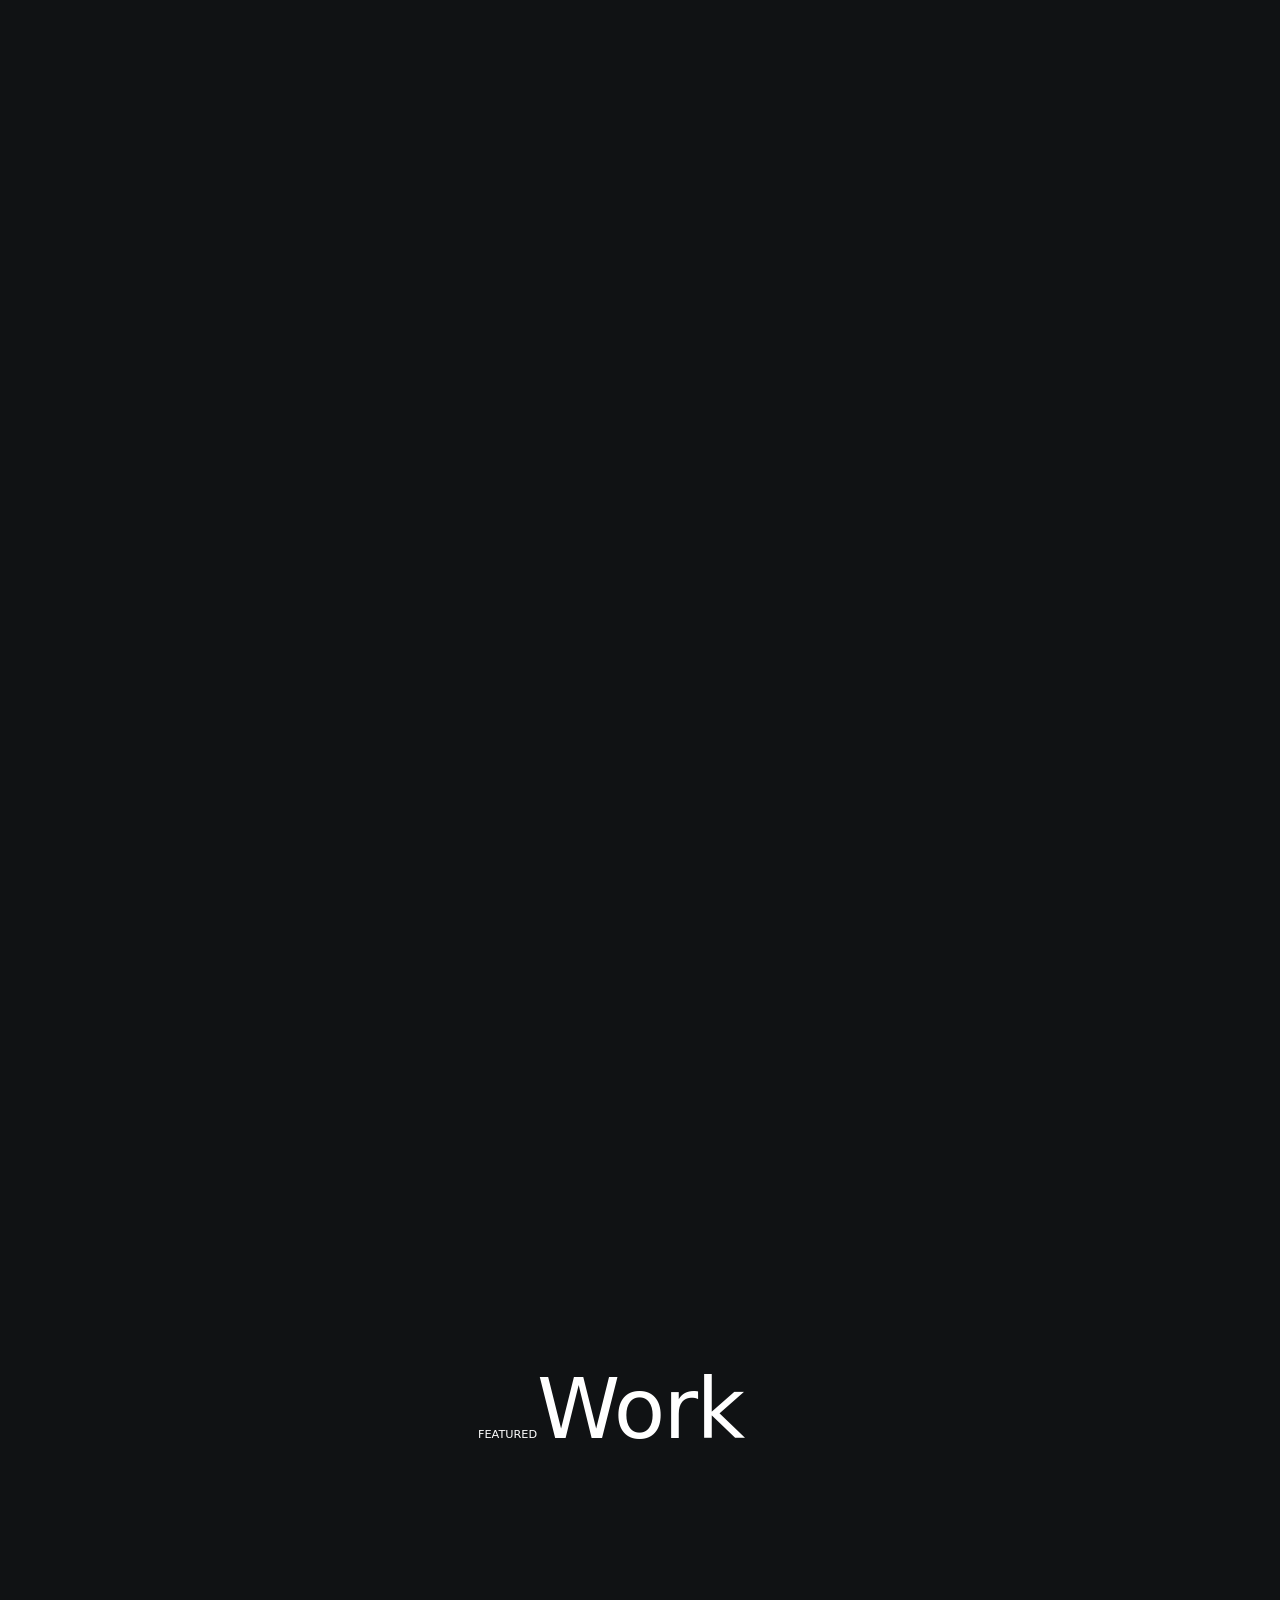
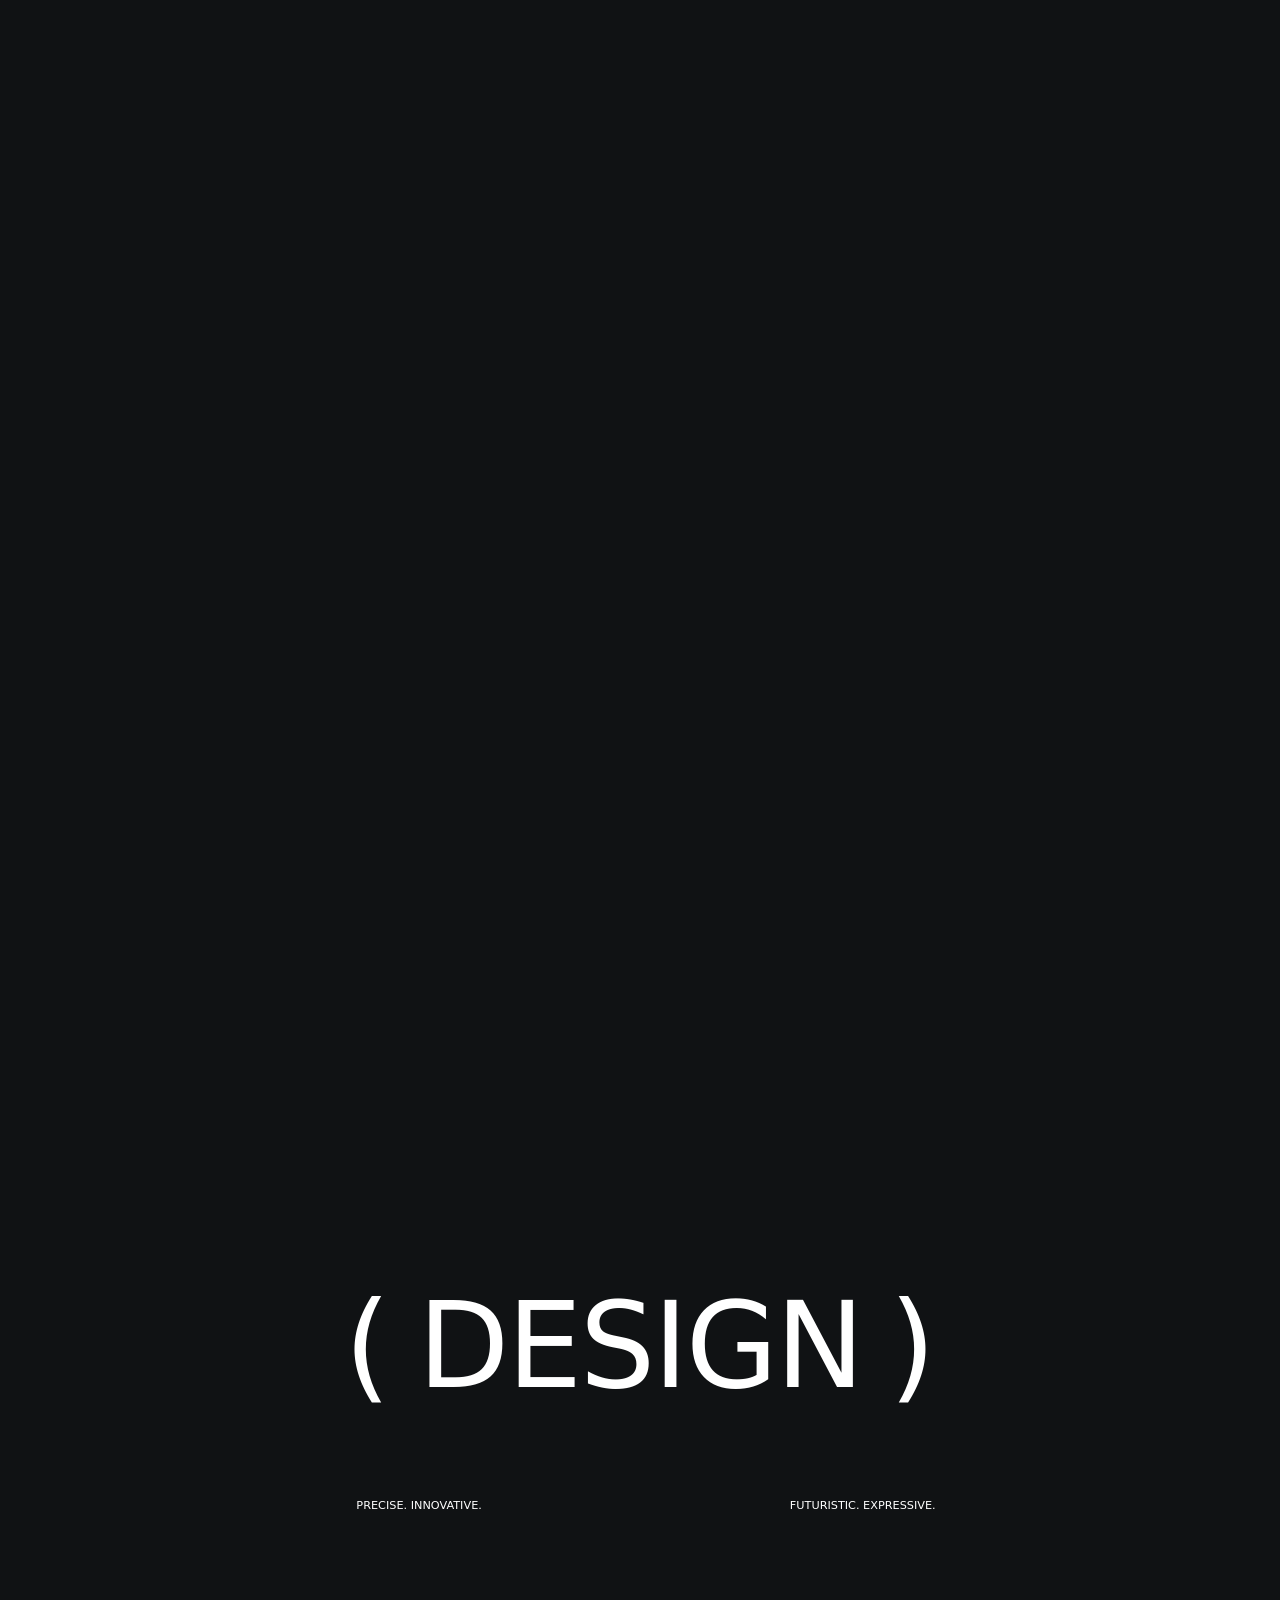
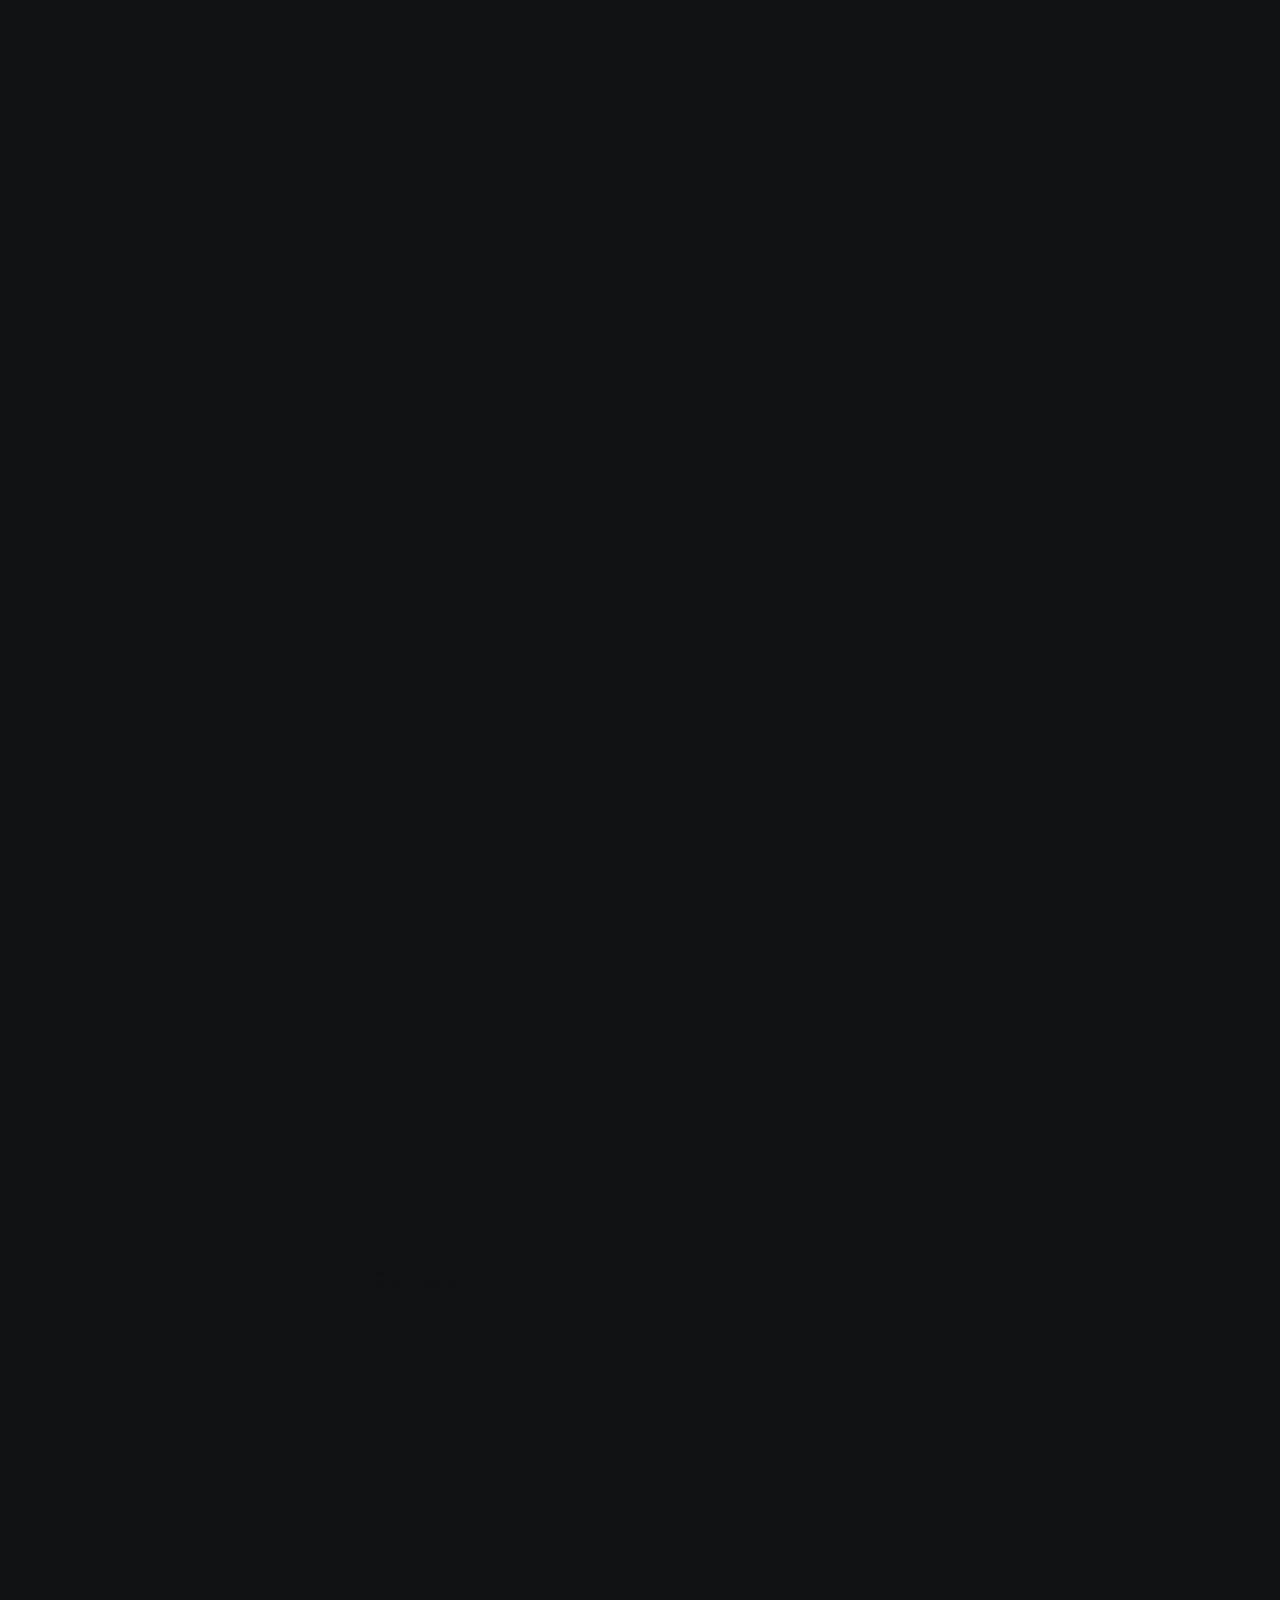
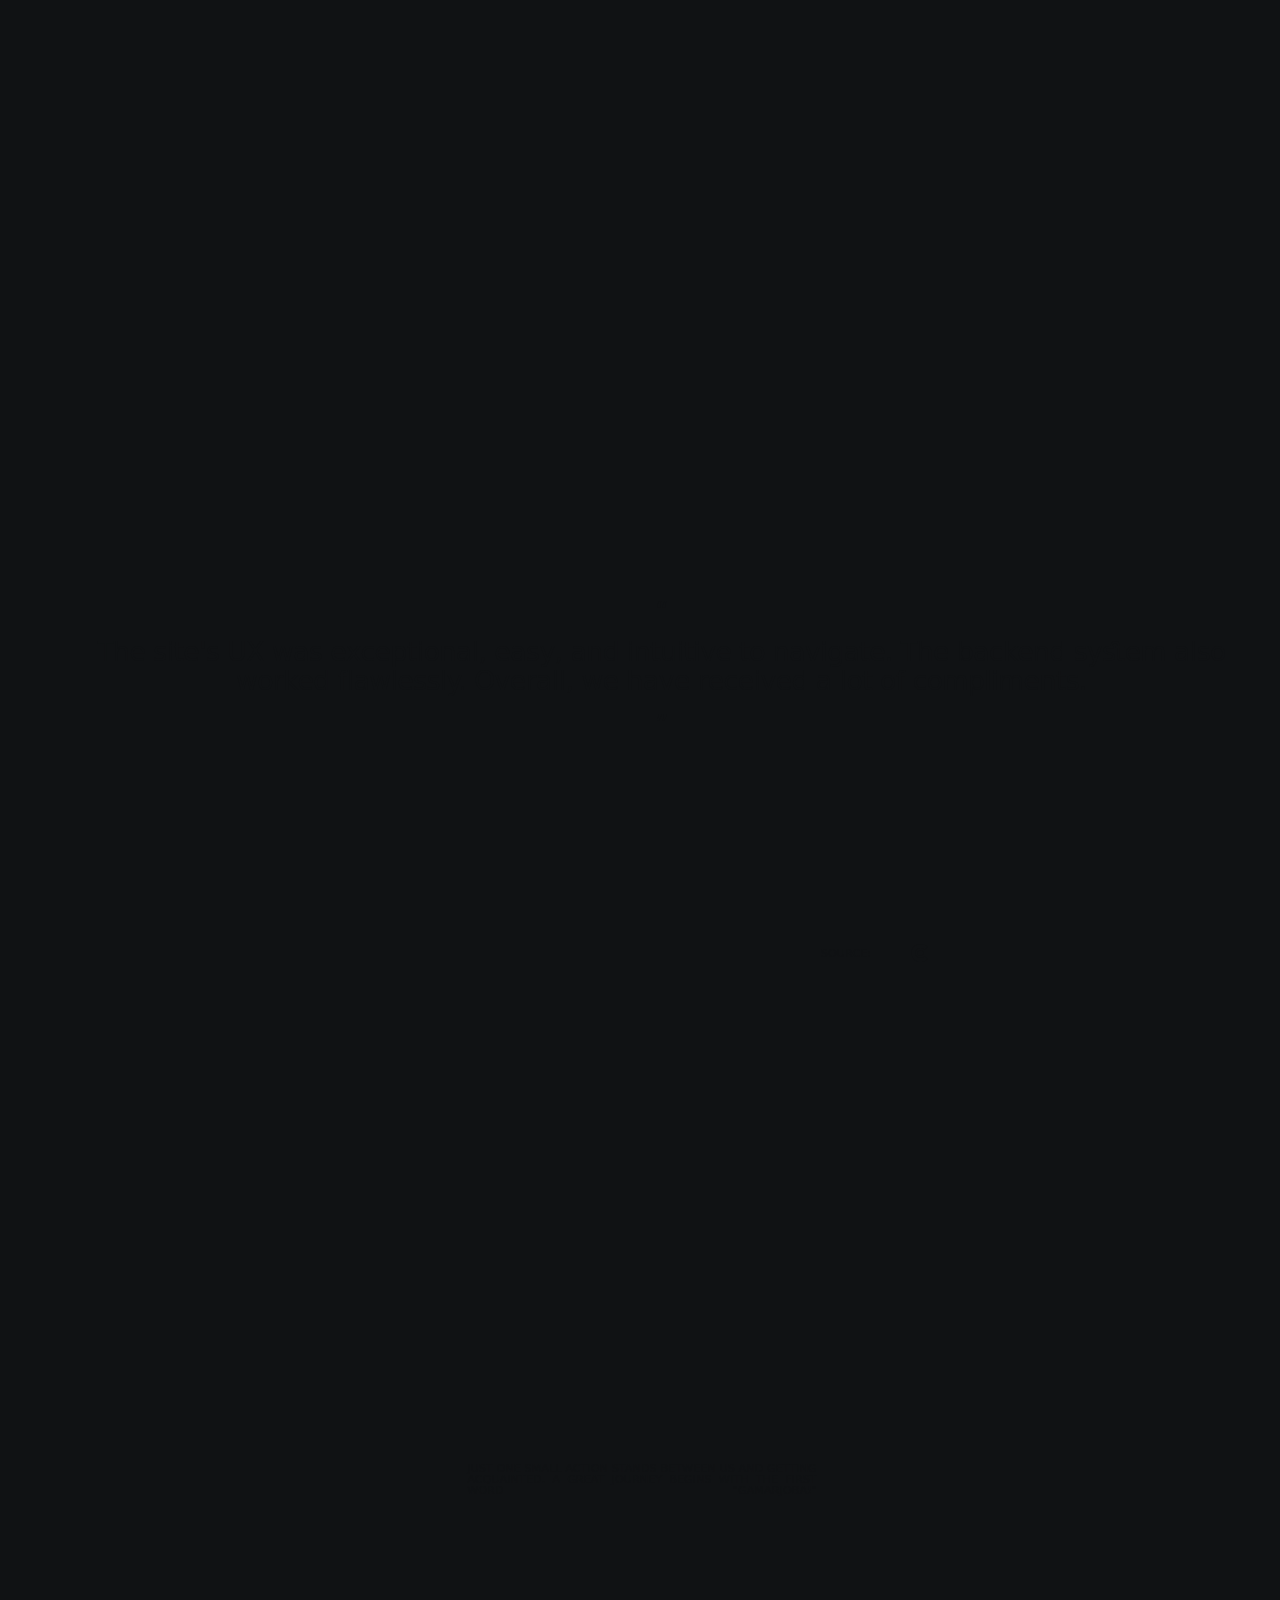
==== commit 8cbc3f92: "Add files via upload" ====
--- a/index.html
+++ b/index.html
@@ -82,39 +82,14 @@
   <link rel="msapplication-TileImage" href="/Romaha/fav/mstile-144x144.png">
   <meta name="description" content="We provide full cycle web development and design services.">
   <meta name="twitter:card" content="summary_large_image">
-  <meta name="twitter:title" content="Romaha Agency — Index">
+  <meta name="twitter:title" content="Romaha Agency — Tbilisi Design Studio">
   <meta name="twitter:description" content="We provide full cycle web development and design services.">
-  <meta name="twitter:image" content="share-screen.jpg">
-  <meta property="og:title" content="Romaha Agency — Index">
+  <meta name="twitter:image" content="/Romaha/share-screen.jpg">
+  <meta property="og:title" content="Romaha Agency — Tbilisi Design Studio">
   <meta property="og:description" content="We provide full cycle web development and design services.">
-  <meta property="og:image" content="share-screen.jpg">
-  <meta property="og:image" content="share-screen.jpg">
- 
-
-<style id="romaha-force-visible">
-/* Only unlock page shell — do NOT kill animations */
-html.-loaded {
-  overflow: auto !important;
-  height: auto !important;
-}
-html.-loaded #FiddleDigital {
-  background-color: var(--c-berry, #c8c2cf) !important;
-}
-/* Hide splash once ready */
-html.-loaded .splash,
-html.-loaded .m-splash-underlay,
-html.-ready .splash,
-html.-ready .m-splash-underlay {
-  display: none !important;
-  pointer-events: none !important;
-}
-/* Safety: if still not ready after long time, show content without breaking anim system */
-html:not(.-ready) .-onload {
-  /* keep original hide until JS runs */
-}
-</style>
-
-</head>
+  <meta property="og:image" content="/Romaha/share-screen.jpg">
+  <meta property="og:image" content="/Romaha/share-screen.jpg">
+ </head>
  <body class="-fiddle-digital">
   <div id="RomahaAgency">
    <!--[-->
@@ -321,7 +296,7 @@
         <div class="media" data-v-be6ebc95>
          <div class="mw-mh-m-d" data-v-be6ebc95>
           <div class="video-wrap -fit" data-v-be6ebc95 data-v-1a5cce64>
-           <video src="https://media.fiddle.digital/uploads/fdda_reel_c2464398bf.mp4" muted playsinline loop autoplay data-v-1a5cce64></video>
+           <video muted playsinline loop autoplay data-v-1a5cce64></video>
           </div>
           <div class="gsw" data-v-be6ebc95 data-v-46d0e5b3>
            <canvas string="cursor" string-alignment="start" string-cursor-target-style-disable data-v-46d0e5b3></canvas>
@@ -357,7 +332,7 @@
      </div>
      <div class="-w brief" data-v-be6ebc95 data-v-4f043ceb>
       <!--[-->
-      <p class="-h4 -m-h5 -a-12" data-v-be6ebc95><!--[--><!--[--><!--[-->An award-winning<!--]--><!--]--><!--[--><span class="-mm -up" data-v-be6ebc95>(40+)</span><!--]--><!--[--><!--[-->digital-first Design Agency committed to<!--]--><!--]--><!--[-->
+      <p class="-h4 -m-h5 -a-12" data-v-be6ebc95><!--[--><!--[--><!--[-->An award-winning<!--]--><!--]--><!--[--><span class="-mm -up" data-v-be6ebc95>(63+)</span><!--]--><!--[--><!--[-->digital-first Design Agency committed to<!--]--><!--]--><!--[-->
        <svg class="-a-3" data-v-be6ebc95>
         <use href="#icon-24_aesthetics"></use>
        </svg>
@@ -374,7 +349,7 @@
       <!---->
       <!---->
       <!---->
-      <a href="/Romaha/connect" class="button -p -a-3" aria-label="Get in touch" title="Get in touch" data-v-5d9bd33c><span class="basic -m" data-v-5d9bd33c><span data-v-5d9bd33c>Get in touch</span></span><span class="hover -m" data-v-5d9bd33c><span data-v-5d9bd33c>Get in touch</span></span><!----></a><!--]-->
+      <a href="/connect" class="button -p -a-3" aria-label="Get in touch" title="Get in touch" data-v-5d9bd33c><span class="basic -m" data-v-5d9bd33c><span data-v-5d9bd33c>Get in touch</span></span><span class="hover -m" data-v-5d9bd33c><span data-v-5d9bd33c>Get in touch</span></span><!----></a><!--]-->
       <!--]-->
      </div>
      <div class="legit -w" data-v-be6ebc95 data-v-d781b8c6>
@@ -450,12 +425,12 @@
     <!--[-->
     <section class="c-selected" string string-repeat string-id="home-selected" string-offset-enter="-75%" string-offset-exit="-75%" data-v-3b5a518c>
      <!---->
-     <a href="/Romaha/work" class="title -h2 -m-h4 -a-1" string="cursor" string-cursor-class="-all" string-cursor-target-style-disable data-v-3b5a518c><span class="-base" data-v-3b5a518c>Work</span><span class="-hover" data-v-3b5a518c>See all</span><!----></a><!--[-->
+     <a href="/work" class="title -h2 -m-h4 -a-1" string="cursor" string-cursor-class="-all" string-cursor-target-style-disable data-v-3b5a518c><span class="-base" data-v-3b5a518c>Work</span><span class="-hover" data-v-3b5a518c>See all</span><!----></a><!--[-->
      <div class="featured" style="--top:01;" string="progress" string-self-disable string-id="feature-0" data-v-3b5a518c>
       <span class="project-cover" style="background-image:url('https://media.fiddle.digital/uploads/bg_9b1c6ddbe3.webp');" string-copy-from="feature-0" data-v-3b5a518c></span>
       <div class="-w" data-v-3b5a518c data-v-4f043ceb>
        <!--[-->
-       <a href="https://tbilisi-tune.romaha.agency" rel="noopener noreferrer" target="_blank" string="cursor" string-cursor-class="-project-blank" data-v-3b5a518c>
+       <a href="https://tbilisi-tune.fiddle.digital" rel="noopener noreferrer" target="_blank" string="cursor" string-cursor-class="-project-blank" data-v-3b5a518c>
         <div class="video-wrap -fit" data-v-3b5a518c data-v-1a5cce64>
          <video muted playsinline loop autoplay data-v-1a5cce64></video>
         </div>
@@ -483,7 +458,7 @@
       <span class="project-cover" style="background-image:url('https://media.fiddle.digital/uploads/bg_f7796eaae6.webp');" string-copy-from="feature-2" data-v-3b5a518c></span>
       <div class="-w" data-v-3b5a518c data-v-4f043ceb>
        <!--[-->
-       <a href="/Romaha/work/geo-connect" class="" string="cursor" string-cursor-class="-project-route" data-v-3b5a518c>
+       <a href="/work/geo-connect" class="" string="cursor" string-cursor-class="-project-route" data-v-3b5a518c>
         <div class="video-wrap -fit" data-v-3b5a518c data-v-1a5cce64>
          <video muted playsinline loop autoplay data-v-1a5cce64></video>
         </div>
@@ -546,7 +521,7 @@
        <!---->
        <!---->
        <!---->
-       <a href="/Romaha/f-project" class="button -p -a-3 -secondary" aria-label title data-v-5d9bd33c><span class="basic -m" data-v-5d9bd33c><span data-v-5d9bd33c>Learn More</span></span><span class="hover -m" data-v-5d9bd33c><span data-v-5d9bd33c>Learn More</span></span><!----></a><!--]-->
+       <a href="/f-project" class="button -p -a-3 -secondary" aria-label title data-v-5d9bd33c><span class="basic -m" data-v-5d9bd33c><span data-v-5d9bd33c>Learn More</span></span><span class="hover -m" data-v-5d9bd33c><span data-v-5d9bd33c>Learn More</span></span><!----></a><!--]-->
        <!--]-->
       </div>
       <div class="r -a-7" data-v-d2db5bbb>
@@ -972,7 +947,7 @@
        <!---->
        <!---->
        <!---->
-       <a href="/Romaha/connect" class="button -p -a-3" aria-label="Get in touch" title="Get in touch" data-v-5d9bd33c><!----><!----><!--[-->
+       <a href="/connect" class="button -p -a-3" aria-label="Get in touch" title="Get in touch" data-v-5d9bd33c><!----><!----><!--[-->
         <svg data-v-56820aac data-v-5d9bd33c-s>
          <use href="#icon-24_enter"></use>
         </svg>
@@ -994,20 +969,20 @@
       </figure>
       <nav class="nav -h2 -m-h4" data-v-b5494f60>
        <div class="-a-2" data-v-b5494f60>
-        <a href="/Romaha/work" class="" data-v-b5494f60>Work</a>
+        <a href="/work" class="" data-v-b5494f60>Work</a>
        </div>
        <div class="-a-3" data-v-b5494f60>
-        <a href="/Romaha/about" class="" data-v-b5494f60>About</a>
+        <a href="/about" class="" data-v-b5494f60>About</a>
        </div>
        <div class="-a-4" data-v-b5494f60>
-        <a href="/Romaha/connect" class="" data-v-b5494f60>Let's talk</a>
+        <a href="/connect" class="" data-v-b5494f60>Let's talk</a>
        </div>
       </nav>
       <nav class="soc -m -m-p" data-v-b5494f60>
        <a target="_blank" href="https://www.awwwards.com/Romaha/" class="-a-streight" style="--l-delay:0.15;" data-v-b5494f60>Awwwards</a><a target="_blank" href="https://www.instagram.com/romaha.agency/" class="-a-streight" style="--l-delay:0.3;" data-v-b5494f60>Instagram</a><a target="_blank" href="https://dribbble.com/RomahaAgency" class="-a-streight" style="--l-delay:0.3175;" data-v-b5494f60>Dribbble</a><a target="_blank" href="https://www.behance.net/romahaagency" class="-a-streight" style="--l-delay:0.225;" data-v-b5494f60>Behance</a>
       </nav>
       <div class="end -mm -up" data-v-b5494f60>
-       <span class="cookie-preferences -link -a-streight" style="--l-delay:0.3;" data-v-b5494f60>Cookie preferences</span><span class="copy -a-to-top -opacity" data-v-b5494f60>©<span class="c-current-year" data-v-b5494f60>2026</span></span><a href="/Romaha/404" class="-a-streight not-found" style="--l-delay:0.9;" data-v-b5494f60>p. 4 04</a>
+       <span class="cookie-preferences -link -a-streight" style="--l-delay:0.3;" data-v-b5494f60>Cookie preferences</span><span class="copy -a-to-top -opacity" data-v-b5494f60>©<span class="c-current-year" data-v-b5494f60>2026</span></span><a href="/404" class="-a-streight not-found" style="--l-delay:0.9;" data-v-b5494f60>p. 4 04</a>
       </div>
      </div>
     </footer>
@@ -1031,7 +1006,7 @@
    <nav class="-loading menu" data-v-81c60b13>
     <!---->
     <!---->
-    <a href="/Romaha/work" class="-m-m -nl work" data-v-81c60b13><span data-v-81c60b13>Work<label class="-mm -up" data-v-81c60b13>&nbsp;(19)</label></span></a><a href="/Romaha/about" class="-m-m -nl" data-v-81c60b13><span data-v-81c60b13>About</span></a><a href="/Romaha/connect" class="-m-m -nl connect" data-v-81c60b13><span data-v-81c60b13>Let's talk<label class="-mm -up" data-v-81c60b13>&nbsp;+</label></span></a>
+    <a href="/work" class="-m-m -nl work" data-v-81c60b13><span data-v-81c60b13>Work<label class="-mm -up" data-v-81c60b13>&nbsp;(19)</label></span></a><a href="/about" class="-m-m -nl" data-v-81c60b13><span data-v-81c60b13>About</span></a><a href="/connect" class="-m-m -nl connect" data-v-81c60b13><span data-v-81c60b13>Let's talk<label class="-mm -up" data-v-81c60b13>&nbsp;+</label></span></a>
     <button class="" data-v-81c60b13></button>
    </nav>
    <!---->
@@ -1040,60 +1015,8 @@
    <!--]-->
   </div>
   <div id="teleports"></div>
-  <script>window.__NUXT__={};window.__NUXT__.config={public:{strapiUrl:"https://media.fiddle.digital",posthogPublicKey:"phc_ORiO0Dnfb5VEjlyUzB9PL4wOWOiaOnySKd0CQqnCaDd",posthogHost:"https://eu.i.posthog.com",gtag:{enabled:true,initMode:"auto",id:"",initCommands:[],config:{},tags:[],loadingStrategy:"defer",url:"https://www.googletagmanager.com/gtag/js"},i18n:{baseUrl:"",defaultLocale:"en",rootRedirect:"",redirectStatusCode:302,skipSettingLocaleOnNavigate:false,locales:[{code:"en",language:"en-US",name:"English"},{code:"fr",language:"fr-FR",name:"Français"},{code:"de",language:"de-DE",name:"Deutsch"}],detectBrowserLanguage:{alwaysRedirect:false,cookieCrossOrigin:false,cookieDomain:"",cookieKey:"romaha_locale",cookieSecure:false,fallbackLocale:"",redirectOn:"root",useCookie:true},experimental:{localeDetector:"",typedPages:true,typedOptionsAndMessages:false,alternateLinkCanonicalQueries:true,devCache:false,cacheLifetime:"",stripMessagesPayload:false,preload:false,strictSeo:false,nitroContextDetection:true,httpCacheDuration:10,compactRoutes:false,prerenderMessages:false},domainLocales:{en:{domain:""},fr:{domain:""},de:{domain:""}}}},app:{baseURL:"/Romaha/",buildId:"c80ff1d8-230d-4867-abdd-647e068d8c80",buildAssetsDir:"/Romaha/_nuxt/",cdnURL:""}}</script>
-  <script type="application/json" data-nuxt-data="nuxt-app" data-ssr="true" id="__NUXT_DATA__">[["ShallowReactive",1],{"data":2,"state":5,"once":15,"_errors":16,"serverRendered":4,"path":18,"pinia":19},["ShallowReactive",3],{"page-projects":4,"page-home":4},true,["Reactive",6],{"$si18n:cached-locale-configs":7,"$si18n:resolved-locale":14},{"en":8,"fr":10,"de":12},{"fallbacks":9,"cacheable":4},[],{"fallbacks":11,"cacheable":4},[],{"fallbacks":13,"cacheable":4},[],"",["Set"],["ShallowReactive",17],{"page-projects":-1,"page-home":-1},"\u002F",["Reactive",20],{"content":21,"responsive":786},{"awards":22,"awardsLocale":14,"legit":24,"legitLocale":14,"home":35,"design":327,"getInTouch":347,"priceItems":51,"projects":365,"showedProjects":365,"projectCategories":658,"projectPage":708,"navigation":712,"activeProject":51,"locale":784,"alternateLocalePaths":785},{"awards":23},[],{"welcome_awards":25,"welcome_frame_1":26,"welcome_frame_2":29,"welcome_frame_3":32},[],{"data":27},{"attributes":28},{"url":14,"mime":14},{"data":30},{"attributes":31},{"url":14,"mime":14},{"data":33},{"attributes":34},{"url":14,"mime":14},{"projects":36,"welcome_title":142,"welcome_subtitle_1":143,"welcome_subtitle_2":144,"welcome_display_title":145,"welcome_display_subtitle_1":146,"welcome_display_subtitle_2":147,"welcome_brief":148,"welcome_media":149,"welcome_awards":153,"welcome_frame_1":175,"welcome_frame_2":180,"welcome_frame_3":184,"liquid_title":188,"liquid_subtitles":189,"liquid_highlight_1":190,"liquid_highlight_2":191,"liquid_feature_video":192,"liquid_media_1":196,"liquid_media_2":199,"liquid_media_3":202,"fp_eyebrow":205,"fp_support_text":206,"fp_title":207,"fp_badge":208,"fp_caption":209,"fp_button_label":210,"fp_button_url":211,"empower_title":212,"empower_subcap":213,"empower_subtitle":214,"empower_caption_1":215,"empower_caption_2":216,"empower_caption_3":217,"empower_caption":218,"empower_media":219,"empower_slider_images":223,"empower_slider_video":227,"trust_title":231,"trust_subtitle":232,"trust_with":233,"trust_caption":237,"trust_slider_images":238,"trust_slider_video":244,"harmony_caption":248,"harmony_year_left":40,"harmony_year_right":249,"harmony_year_prefix":250,"harmonyRows":251,"testimonials_title":294,"testimonials_caption":295,"testimonials_source_url":296,"testimonials":297,"talk_title":313,"talk_subtitle":314,"talk_media":315,"talk_slider_images":319,"talk_slider_video":323,"welcome_human_first":326},[37,74,106],{"project":38,"bigMedia":59,"featuredMainMedia":63,"featuredBackgroundMedia":68,"shortDescription":73},{"data":39},{"id":40,"attributes":41},"17",{"title":42,"description":42,"url":43,"slug":44,"cover":45,"verticalCover":50,"country":52,"project_category":53,"type":58},"TbilisiTune","https:\u002F\u002Ftbilisi-tune.romaha.agency","tbilisi-tune",{"data":46},{"attributes":47},{"url":48,"mime":49},"\u002Fuploads\u002Ftbilisi_tune_cover_7b1686182e.jpg","image\u002Fjpeg",{"data":51},null,"Georgia",{"data":54},{"id":55,"attributes":56},"12",{"title":57},"Product","project",{"data":60},{"attributes":61},{"url":62,"mime":49},"https:\u002F\u002Fmedia.fiddle.digital\u002Fuploads\u002Ftbilisi_tune_cover_35800ebe36.jpg",{"data":64},{"attributes":65},{"url":66,"mime":67},"https:\u002F\u002Fmedia.fiddle.digital\u002Fuploads\u002Ffeatured_stringtune_dd2bfa622f.mp4","video\u002Fmp4",{"data":69},{"attributes":70},{"url":71,"mime":72},"https:\u002F\u002Fmedia.fiddle.digital\u002Fuploads\u002Fbg_9b1c6ddbe3.webp","image\u002Fwebp","TbilisiTune is a modular JS library for quick, flexible use of animations and hooks – combine, tweak, or craft your own effects.",{"project":75,"bigMedia":93,"featuredMainMedia":97,"featuredBackgroundMedia":101,"shortDescription":105},{"data":76},{"id":77,"attributes":78},"16",{"title":79,"description":51,"url":80,"slug":81,"cover":82,"verticalCover":86,"country":87,"project_category":88,"type":58},"Kavkasia","https:\u002F\u002Fwearekavkasia.com","kavkasia",{"data":83},{"attributes":84},{"url":85,"mime":49},"\u002Fuploads\u002Fkavkasia_cover_7605ca71c2.jpg",{"data":51},"Georgia",{"data":89},{"id":90,"attributes":91},"3",{"title":92},"Corporate",{"data":94},{"attributes":95},{"url":96,"mime":49},"https:\u002F\u002Fmedia.fiddle.digital\u002Fuploads\u002Fkavkasia_featured_159b200f10.jpg",{"data":98},{"attributes":99},{"url":100,"mime":67},"https:\u002F\u002Fmedia.fiddle.digital\u002Fuploads\u002Ffeature_kavkasia_f406072b29.mp4",{"data":102},{"attributes":103},{"url":104,"mime":72},"https:\u002F\u002Fmedia.fiddle.digital\u002Fuploads\u002Fbg_1e5ef57a77.webp","Kavkasia is an award winning global experiential company with a unique specialism in holographic and immersive experiences.",{"project":107,"bigMedia":129,"featuredMainMedia":133,"featuredBackgroundMedia":137,"shortDescription":141},{"data":108},{"id":109,"attributes":110},"1",{"title":111,"description":112,"url":113,"slug":114,"cover":115,"verticalCover":119,"country":123,"project_category":124,"type":128},"GeoConnect","GeoConnect, a specialist in high-quality terminal junction splices for seamless electrical connections, needed a revamped digital presence to reflect their industry expertise. The goal was to build a modern e-commerce platform, complete with detailed 3D product renders, that showcased their top-tier partnerships with leading industrial clients across the Caucasus and beyond, while reinforcing their commitment to precision engineering and compliance.","https:\u002F\u002Fthermokonnect.com","geo-connect",{"data":116},{"attributes":117},{"url":118,"mime":49},"\u002Fuploads\u002Fgeo_connect_cover_8ea61f16c8.jpg",{"data":120},{"attributes":121},{"url":122,"mime":67},"\u002Fuploads\u002Fpreview_v_26ce3a1393.mp4","Georgia",{"data":125},{"id":109,"attributes":126},{"title":127},"E-commerce","case",{"data":130},{"attributes":131},{"url":132,"mime":49},"https:\u002F\u002Fmedia.fiddle.digital\u002Fuploads\u002Fgeo_connect_featured_81bef424da.jpg",{"data":134},{"attributes":135},{"url":136,"mime":67},"https:\u002F\u002Fmedia.fiddle.digital\u002Fuploads\u002Ffeatured_thermokonnect_1f77f835c1.mp4",{"data":138},{"attributes":139},{"url":140,"mime":72},"https:\u002F\u002Fmedia.fiddle.digital\u002Fuploads\u002Fbg_f7796eaae6.webp","GeoConnect specializes in crafting high-quality terminal junction splices for seamless electrical connections.","House of digital\u003Cbr>craft ©","Place where exceptional digital experiences are born in Tbilisi.","We provide end-to-end web development and design services from Tbilisi.","Design–Led Engineering Digital Agency","Web development and design services.","Georgian roots. Tbilisi base. Global focus.","An award-winning[[award:(40+)]]digital-first Design Agency committed to[[icon:icon-24_aesthetics]]exceptional design and the highest development[[icon:icon-24_dev]][[nobr:standards.]][[icon:icon-24_arrow]]",{"data":150},{"attributes":151},{"url":152,"mime":67},"https:\u002F\u002Fmedia.fiddle.digital\u002Fuploads\u002Ffdda_reel_c2464398bf.mp4",[154,160,166,172],{"title":155,"meta":156,"source":157,"icon_key":51,"accentTextColor":51,"preffix":51,"count":158,"icon":159},"Brands & Communication Design","2026","Red**Dot** Award",0,"https:\u002F\u002Fmedia.fiddle.digital\u002Fuploads\u002Flogo_64_reddot_14b968f44e.svg",{"title":161,"meta":162,"source":163,"icon_key":164,"accentTextColor":51,"preffix":51,"count":165,"icon":14},"Official Webby Winner","2025, 2026","The Webby Awards","icon-64_twa",2,{"title":167,"meta":168,"source":169,"icon_key":170,"accentTextColor":51,"preffix":171,"count":158,"icon":14},"Studio of the Year","2025","Awwwards","icon-64_awwwards","Nominee",{"title":167,"meta":168,"source":173,"icon_key":174,"accentTextColor":51,"preffix":171,"count":158,"icon":14},"CSS Design Awards","icon-64_cssda",{"data":176},{"attributes":177},{"url":178,"mime":179},"https:\u002F\u002Fmedia.fiddle.digital\u002Fuploads\u002Fred_carpet_974efea345.webp","application\u002Foctet-stream",{"data":181},{"attributes":182},{"url":183,"mime":179},"https:\u002F\u002Fmedia.fiddle.digital\u002Fuploads\u002Fw_stage_bb62f8ad73.webp",{"data":185},{"attributes":186},{"url":187,"mime":179},"https:\u002F\u002Fmedia.fiddle.digital\u002Fuploads\u002Fyumi_8bce2d51b6.webp","Design","That functions\nThat speaks\nThat inspires\nThat captivates\nThat educates\nThat amazes","Precise. Innovative.","Futuristic. Expressive.",{"data":193},{"attributes":194},{"url":195,"mime":67},"https:\u002F\u002Fmedia.fiddle.digital\u002Fuploads\u002Fdesign_is_3ed26fc16a.mp4",{"data":197},{"attributes":198},{"url":14,"mime":14},{"data":200},{"attributes":201},{"url":14,"mime":14},{"data":203},{"attributes":204},{"url":14,"mime":14},"Ready-to-go web presence.","Simplified UI.\nFaster launch.","Project","New","Best fit for the energetic and proactive.","Learn More","\u002Fconnect","Together with you, we create new stories. Modern, technological, successful — rooted in Tbilisi.","We deliver what we're responsible for:","Engaging user experience, world class web design & development, unique brand identity solutions to shine.","Our clients get industry leading digital products, all looking into the future. Years pass by and designs we provide are still worthy.","We make it possible as 10+ years experience in digital world doesn’t go unnoticed.","Gathering the best talents — engineers in minds helps us craft the best thought-out solutions.","Our inspiration begins with engineering, contemporary technological solutions, and innovation from the heart of Tbilisi.",{"data":220},{"attributes":221},{"url":222,"mime":67},"https:\u002F\u002Fmedia.fiddle.digital\u002Fuploads\u002Fsusuwatari_d070627919.mp4",[224,225,226],"https:\u002F\u002Fmedia.fiddle.digital\u002Fuploads\u002Fengaging_1_e705cf259e.jpg","https:\u002F\u002Fmedia.fiddle.digital\u002Fuploads\u002Fengaging_2_481ddf1dc3.jpg","https:\u002F\u002Fmedia.fiddle.digital\u002Fuploads\u002Fengaging_3_18caedea1f.jpg",{"data":228},{"attributes":229},{"url":230,"mime":67},"https:\u002F\u002Fmedia.fiddle.digital\u002Fuploads\u002Fsusuwatari_736f586d35.mp4","Broadcasting your brand worldwide from Georgia","Making your contribution to innovation and development is a true miracle. Each of us is capable of it. You are invited to participate in turning dreams into reality.",[234,235,236],"Feeling","Experience","Value","Each design element is an extension of the interface function. It's the purest expression of personality.",[239,240,241,242,243],"https:\u002F\u002Fmedia.fiddle.digital\u002Fuploads\u002Ftrust_all_f972577945.jpg","https:\u002F\u002Fmedia.fiddle.digital\u002Fuploads\u002Ftrust_tube_7ea6541f1b.jpg","https:\u002F\u002Fmedia.fiddle.digital\u002Fuploads\u002Ftrust_susuwatari_de76abe114.jpg","https:\u002F\u002Fmedia.fiddle.digital\u002Fuploads\u002Ftrust_hand_f7a0d6abac.jpg","https:\u002F\u002Fmedia.fiddle.digital\u002Fuploads\u002Ftrust_spot_8eedf5b7db.jpg",{"data":245},{"attributes":246},{"url":247,"mime":179},"https:\u002F\u002Fmedia.fiddle.digital\u002Fuploads\u002Ftrust_a4796ba6c4.mp4","( Harmony in the making )","25","20",[252,255,258,260,263,265,267,270,273,275,278,280,283,286,288,291],{"top":253,"left":253,"image":254,"video":51},1,"https:\u002F\u002Fmedia.fiddle.digital\u002Fuploads\u002F1_1_c9aa5d55d1.jpg",{"top":253,"left":256,"image":257,"video":51},3,"https:\u002F\u002Fmedia.fiddle.digital\u002Fuploads\u002F1_3_e8bf2633d3.jpg",{"top":165,"left":165,"image":259,"video":51},"https:\u002F\u002Fmedia.fiddle.digital\u002Fuploads\u002F2_2_c1f310e9b8.jpg",{"top":165,"left":261,"image":262,"video":51},4,"https:\u002F\u002Fmedia.fiddle.digital\u002Fuploads\u002F2_2_aad2157a2a.jpg",{"top":256,"left":253,"image":51,"video":264},"https:\u002F\u002Fmedia.fiddle.digital\u002Fuploads\u002F3_1_2e57d699c5.mp4",{"top":261,"left":256,"image":266,"video":51},"https:\u002F\u002Fmedia.fiddle.digital\u002Fuploads\u002F4_3_96e59cb7f9.jpg",{"top":268,"left":261,"image":269,"video":51},5,"https:\u002F\u002Fmedia.fiddle.digital\u002Fuploads\u002F5_4_faf4b34566.jpg",{"top":271,"left":253,"image":272,"video":51},6,"https:\u002F\u002Fmedia.fiddle.digital\u002Fuploads\u002F6_1_dd40b4dd5f.jpg",{"top":271,"left":261,"image":274,"video":51},"https:\u002F\u002Fmedia.fiddle.digital\u002Fuploads\u002F6_4_8fc0f3e8a9.jpg",{"top":276,"left":165,"image":277,"video":51},7,"https:\u002F\u002Fmedia.fiddle.digital\u002Fuploads\u002F7_2_8d256fb1fc.jpg",{"top":276,"left":256,"image":51,"video":279},"https:\u002F\u002Fmedia.fiddle.digital\u002Fuploads\u002F7_3_f07fe1e395.mp4",{"top":281,"left":253,"image":282,"video":51},8,"https:\u002F\u002Fmedia.fiddle.digital\u002Fuploads\u002F8_1_50e2aed38a.jpg",{"top":284,"left":165,"image":285,"video":51},9,"https:\u002F\u002Fmedia.fiddle.digital\u002Fuploads\u002F9_2_24d5698644.jpg",{"top":284,"left":261,"image":51,"video":287},"https:\u002F\u002Fmedia.fiddle.digital\u002Fuploads\u002F9_4_1ca5b2b835.mp4",{"top":289,"left":253,"image":290,"video":51},10,"https:\u002F\u002Fmedia.fiddle.digital\u002Fuploads\u002F10_1_ca4e1e5a64.jpg",{"top":292,"left":256,"image":293,"video":51},11,"https:\u002F\u002Fmedia.fiddle.digital\u002Fuploads\u002F11_3_5577a881f9.jpg","Gather 'round — client tales incoming.","Stories travel — about the ideas, the flow, the small magic moments that happen while building something together.","https:\u002F\u002Fclutch.co\u002Fprofile\u002Fromaha-agency",[298,303,308],{"text":299,"name":300,"position":301,"logo":302},"The site's UX was exceptional, easy, and intuitive to navigate. The backend system also worked flawlessly. Overall, we have received a lot of compliments.","Giorgi Beridze","Executive Producer, Kavkasia","https:\u002F\u002Fmedia.fiddle.digital\u002Fuploads\u002Fkavkasia_b89b002701.svg",{"text":304,"name":305,"position":306,"logo":307},"Fully delivered web application + videos which had been met with very positive feedback. Couldnʼt be any happier.","Levan Maisuradze","CEO, Sakartvelo Network","https:\u002F\u002Fmedia.fiddle.digital\u002Fuploads\u002Fsakartvelo_9b4aa7c320.svg",{"text":309,"name":310,"position":311,"logo":312},"They were very committed to the final result and spent additional time and energy to deliver the best work possible. They offered their ideas, even if we weren’t taking them at the beginning.","©","Co-Founder, Relo.ge","https:\u002F\u002Fmedia.fiddle.digital\u002Fuploads\u002Frelocool_1cdbf30cf8.svg","Let's talk","Just one small action separates us from getting acquainted. A great journey begins with the first word \"hello.\"",{"data":316},{"attributes":317},{"url":318,"mime":179},"https:\u002F\u002Fmedia.fiddle.digital\u002Fuploads\u002Flets_talk_aabe3fdaae.mp4",[320,321,322],"https:\u002F\u002Fmedia.fiddle.digital\u002Fuploads\u002Fletstalk_connected_c1e07c72c0.jpg","https:\u002F\u002Fmedia.fiddle.digital\u002Fuploads\u002Fletstalk_disconnected_9257ad790f.jpg","https:\u002F\u002Fmedia.fiddle.digital\u002Fuploads\u002Fletstalk_topfront_c5f5d2a1e3.jpg",{"data":324},{"attributes":325},{"url":318,"mime":179},"Human-First",{"welcome_media":328,"welcome_media_2":329,"welcome_media_3":330,"welcome_media_4":331,"welcome_title":14,"welcome_paragraph_1":14,"welcome_paragraph_2":14,"welcome_paragraph_3":14,"services_caption":14,"services_title":14,"services_list":332,"services_media":333,"difference_title":14,"difference_media":334,"difference_prompt":14,"difference_text_1":14,"difference_text_2":14,"engaging_media_1":335,"engaging_media_2":336,"engaging_media_3":337,"engaging_caption":14,"engaging_text":14,"path_caption":14,"path_media_1":338,"path_media_2":339,"path_media_3":340,"path_media_4":341,"path_title":14,"external_title":14,"external_caption":14,"awards_title":14,"awards_total":14,"awards":342,"publications_title":14,"publications":343,"talk_title":14,"talk_subtitle":14,"talk_media":344},[],[],[],[],[],{"image":51,"video":51},{"image":51,"video":51},{"image":51,"video":51},{"image":51,"video":51},{"image":51,"video":51},{"image":51,"video":51},{"image":51,"video":51},{"image":51,"video":51},{"image":51,"video":51},[],[],{"data":345},{"attributes":346},{"url":14,"mime":14},{"titles":348,"title":14,"services":349,"form_label_interested_in":351,"form_label_budget":352,"form_label_idea":353,"form_placeholder_idea":354,"form_label_company":355,"form_placeholder_company":356,"form_label_deadline":357,"form_placeholder_deadline":358,"form_label_name":359,"form_placeholder_name":360,"form_label_email":361,"form_button_submit":362,"form_button_attach":363,"form_label_alternatives":364},[],{"data":350},[],"I am interested in","Budget range for this project","Project idea","What's on your mind…","Company","Company name","Project deadline","Your deadline","Name","Your autograph, please","Email","Submit","Attach file","Alternatives",[366,383,392,401,416,429,441,452,469,486,503,520,537,558,577,591,608,628,645],{"id":367,"attributes":368},"18",{"title":369,"description":42,"url":370,"slug":371,"cover":372,"verticalCover":376,"country":377,"project_category":378,"type":58},"The Kartli Collective","https:\u002F\u002Fobsidianassembly.com","the-kartli-collective",{"data":373},{"attributes":374},{"url":375,"mime":49},"\u002Fuploads\u002Fkartli_collective_cover_555052c95c.jpg",{"data":51},"Georgia",{"data":379},{"id":380,"attributes":381},"14",{"title":382},"ImaginePossible",{"id":40,"attributes":384},{"title":42,"description":42,"url":43,"slug":44,"cover":385,"verticalCover":388,"country":52,"project_category":389,"type":58},{"data":386},{"attributes":387},{"url":48,"mime":49},{"data":51},{"data":390},{"id":55,"attributes":391},{"title":57},{"id":77,"attributes":393},{"title":79,"description":51,"url":80,"slug":81,"cover":394,"verticalCover":397,"country":87,"project_category":398,"type":58},{"data":395},{"attributes":396},{"url":85,"mime":49},{"data":51},{"data":399},{"id":90,"attributes":400},{"title":92},{"id":402,"attributes":403},"13",{"title":404,"description":405,"url":406,"slug":407,"cover":408,"verticalCover":412,"country":52,"project_category":413,"type":58},"Xe.geo","For many years, Xe has been demonstrating top-notch quality in the ad tech market. Xe's solutions are innovative, easy to use, and most importantly, they always deliver results. However, what Xe is most proud of is its team. And this is a team of true professionals who are passionate about their work.","https:\u002F\u002Fxe.works","xe-geo",{"data":409},{"attributes":410},{"url":411,"mime":49},"\u002Fuploads\u002Fxe_geo_02_cover_df1f84a7b3.jpg",{"data":51},{"data":414},{"id":90,"attributes":415},{"title":92},{"id":380,"attributes":417},{"title":418,"description":418,"url":419,"slug":420,"cover":421,"verticalCover":425,"country":123,"project_category":426,"type":58},"Tbilisi Bike","http:\u002F\u002Fdispatch.bike","tbilisi-bike",{"data":422},{"attributes":423},{"url":424,"mime":49},"\u002Fuploads\u002Ftbilisi_bike_cover_52557710f1.jpg",{"data":51},{"data":427},{"id":109,"attributes":428},{"title":127},{"id":55,"attributes":430},{"title":431,"description":431,"url":432,"slug":51,"cover":433,"verticalCover":437,"country":123,"project_category":438,"type":58},"Eyewear Tbilisi","https:\u002F\u002Feyeweartbilisi.com\u002F",{"data":434},{"attributes":435},{"url":436,"mime":49},"\u002Fuploads\u002Feyeweartbilisi_cover_c8e7048484.jpg",{"data":51},{"data":439},{"id":109,"attributes":440},{"title":127},{"id":109,"attributes":442},{"title":111,"description":112,"url":113,"slug":114,"cover":443,"verticalCover":446,"country":123,"project_category":449,"type":128},{"data":444},{"attributes":445},{"url":118,"mime":49},{"data":447},{"attributes":448},{"url":122,"mime":67},{"data":450},{"id":109,"attributes":451},{"title":127},{"id":453,"attributes":454},"55",{"title":455,"description":51,"url":456,"slug":457,"cover":458,"verticalCover":462,"country":463,"project_category":464,"type":468},"Light Caucasus","https:\u002F\u002Flightcaucasus.com","light-caucasus",{"data":459},{"attributes":460},{"url":461,"mime":49},"\u002Fuploads\u002Flo_cover_bb9aa77739.jpg",{"data":51},"Tbilisi, Georgia",{"data":465},{"id":402,"attributes":466},{"title":467},"Start Up","archive",{"id":470,"attributes":471},"11",{"title":472,"description":473,"url":51,"slug":474,"cover":475,"verticalCover":479,"country":123,"project_category":483,"type":128},"OpenCall.ge","OpenCall AI provides an intelligent call center platform that automates phone interactions and business workflows through AI. Our task was to create a digital presence that clearly communicates the platform’s capabilities and demonstrates how AI can transform everyday phone operations into efficient, scalable business processes.","open-call-ge",{"data":476},{"attributes":477},{"url":478,"mime":49},"\u002Fuploads\u002Fopen_call_cover_74b777b2f2.jpg",{"data":480},{"attributes":481},{"url":482,"mime":67},"\u002Fuploads\u002Fpreview_v_9dd35c7f9f.mp4",{"data":484},{"id":402,"attributes":485},{"title":467},{"id":90,"attributes":487},{"title":488,"description":489,"url":490,"slug":491,"cover":492,"verticalCover":496,"country":87,"project_category":500,"type":128},"Sakartvelo","Sakartvelo Network needed a digital presence that could reflect its ambitious place in the Web3 space while supporting the growth of its ecosystem. In addition to creating the new website, we also contributed to product design, helping shape a platform where ideas, collaboration, and innovation could meet in a clear and compelling way.","https:\u002F\u002Fwww.sakartvelo.network","sakartvelo",{"data":493},{"attributes":494},{"url":495,"mime":49},"\u002Fuploads\u002Fsakartvelo_cover_918b4e78f2.jpg",{"data":497},{"attributes":498},{"url":499,"mime":67},"\u002Fuploads\u002Fpreview_v_35d9bf792f.mp4",{"data":501},{"id":402,"attributes":502},{"title":467},{"id":504,"attributes":505},"2",{"title":506,"description":507,"url":51,"slug":508,"cover":509,"verticalCover":513,"country":123,"project_category":517,"type":128},"Mtsvadi","Máttr was conceived as a new generation eyewear brand redefining what optical instruments could be. Instead of treating glasses as fashion accessories, the brand positioned them as precision-engineered objects – closer to Swiss watches than conventional eyewear. Our role was to design a digital experience that communicated this philosophy of craftsmanship, durability, and radical customization.","mtsvadi",{"data":510},{"attributes":511},{"url":512,"mime":49},"\u002Fuploads\u002Fmtsvadi_cover_614e5d0353.jpg",{"data":514},{"attributes":515},{"url":516,"mime":67},"\u002Fuploads\u002Fpreview_v_3516019d1b.mp4",{"data":518},{"id":402,"attributes":519},{"title":467},{"id":521,"attributes":522},"10",{"title":523,"description":524,"url":51,"slug":525,"cover":526,"verticalCover":530,"country":87,"project_category":534,"type":128},"Aisi","Aisi.ai is an innovative AI-powered platform designed to transform the way property managers operate. Built for modern hospitality ecosystems, the product aims to streamline operations and introduce intelligent automation for platforms used by companies such as Airbnb, Booking, and Couchsurfing. Our goal was to create a digital presence that reflected the product’s technological ambition and forward-thinking vision.","aisi",{"data":527},{"attributes":528},{"url":529,"mime":49},"\u002Fuploads\u002Faisi_cover_e5f60b0251.jpg",{"data":531},{"attributes":532},{"url":533,"mime":67},"\u002Fuploads\u002Fpreview_v_ab5ca85294.mp4",{"data":535},{"id":402,"attributes":536},{"title":467},{"id":538,"attributes":539},"9",{"title":540,"description":541,"url":542,"slug":543,"cover":544,"verticalCover":548,"country":552,"project_category":553,"type":128},"Nino Bagrationi","Nino Bagrationi, a Georgian public figure and a leading voice in digital transformation, needed a personal website that would effectively showcase her work and activities. The objective was to create a platform that reflected her professional identity with a clean and minimalist design, meaningful user experience, and a comprehensive search function for news updates.","https:\u002F\u002Fwww.kirarudik.com","nino-bagrationi",{"data":545},{"attributes":546},{"url":547,"mime":49},"\u002Fuploads\u002Fnino_bagrationi_cover_7aeb12cc26.jpg",{"data":549},{"attributes":550},{"url":551,"mime":67},"\u002Fuploads\u002Fpreview_v_61166f19b6.mp4","Ukraine",{"data":554},{"id":555,"attributes":556},"4",{"title":557},"Personal",{"id":559,"attributes":560},"8",{"title":561,"description":562,"url":51,"slug":563,"cover":564,"verticalCover":568,"country":572,"project_category":573,"type":128},"TarotGeo","TarotGeo sought to create an enchanting digital experience that would bring the mystical world of tarot to life. Our task was to develop a portfolio that felt like an immersive app, blending complex animations, illustration art direction, and AI features for engaging user interaction—all while optimizing for search engines to ensure the magic was easily found.","tarotgeo",{"data":565},{"attributes":566},{"url":567,"mime":49},"\u002Fuploads\u002Ftarotgeo_cover_a22a349745.jpg",{"data":569},{"attributes":570},{"url":571,"mime":67},"\u002Fuploads\u002Fpreview_v_b66e3e4dee.mp4","Georgia",{"data":574},{"id":521,"attributes":575},{"title":576},"Entertainment",{"id":578,"attributes":579},"7",{"title":580,"description":581,"url":582,"slug":51,"cover":583,"verticalCover":587,"country":123,"project_category":588,"type":468},"Tbilisi Arcade","Tbilisi Arcade\n","https:\u002F\u002Ftbilisiarcade.com\u002Fsdk",{"data":584},{"attributes":585},{"url":586,"mime":49},"\u002Fuploads\u002Ftbilisi_arcade_cover_b454191b09.jpg",{"data":51},{"data":589},{"id":402,"attributes":590},{"title":467},{"id":592,"attributes":593},"15",{"title":594,"description":595,"url":51,"slug":596,"cover":597,"verticalCover":601,"country":123,"project_category":605,"type":128},"Tanka","Tank Air is a quality clothing brand created in service of the matriarchy. The team approached us to design and develop an e-commerce experience that would bring their vision to life online – combining strong brand character with a smooth and engaging shopping journey.","tanka",{"data":598},{"attributes":599},{"url":600,"mime":49},"\u002Fuploads\u002Ftanka_cover_4f7eed9b2c.jpg",{"data":602},{"attributes":603},{"url":604,"mime":67},"\u002Fuploads\u002Fpreview_v_31e45ad4b5.mp4",{"data":606},{"id":109,"attributes":607},{"title":127},{"id":609,"attributes":610},"6",{"title":611,"description":612,"url":51,"slug":613,"cover":614,"verticalCover":618,"country":622,"project_category":623,"type":128},"The OS Tbilisi","The OS needed a portfolio that would embody their new brand identity and showcase their unique ability to blend creativity with marketing. The goal was to create an online experience that reflected their expertise in producing high-quality creative assets and optimizing digital processes while engaging audiences with innovative and captivating design","the-os-tbilisi",{"data":615},{"attributes":616},{"url":617,"mime":49},"\u002Fuploads\u002Fos_tbilisi_cover_bf3903707d.jpg",{"data":619},{"attributes":620},{"url":621,"mime":67},"\u002Fuploads\u002Fpreview_v_c7d94610fe.mp4","Georgia",{"data":624},{"id":625,"attributes":626},"5",{"title":627},"Portfolio",{"id":625,"attributes":629},{"title":630,"description":631,"url":51,"slug":632,"cover":633,"verticalCover":637,"country":641,"project_category":642,"type":128},"Bird Tbilisi","For Bird Tbilisi, a sustainable products company, our goal was to design and develop a digital experience that reflects their commitment to eco-friendly innovation while making their products accessible to a broader audience.","bird-tbilisi",{"data":634},{"attributes":635},{"url":636,"mime":49},"\u002Fuploads\u002Fbird_tbilisi_cover_dd0c0c41b9.jpg",{"data":638},{"attributes":639},{"url":640,"mime":67},"\u002Fuploads\u002Fpreview_v_7643c6a516.mp4","Georgia",{"data":643},{"id":109,"attributes":644},{"title":127},{"id":555,"attributes":646},{"title":647,"description":647,"url":648,"slug":51,"cover":649,"verticalCover":653,"country":552,"project_category":654,"type":58},"Balls Barbershop Tbilisi","https:\u002F\u002Fballsbarbershop.com.ua",{"data":650},{"attributes":651},{"url":652,"mime":49},"\u002Fuploads\u002Fballs_barbershop_cover_cb010591fb.jpg",{"data":51},{"data":655},{"id":470,"attributes":656},{"title":657},"Services",[659,666,670,673,676,679,682,685,688,691,694,697,705],{"value":109,"name":127,"items":660},[661,662,663,664,665],["Reactive",416],["Reactive",429],["Reactive",441],["Reactive",591],["Reactive",628],{"value":90,"name":92,"items":667},[668,669],["Reactive",392],["Reactive",401],{"value":555,"name":557,"items":671},[672],["Reactive",537],{"value":625,"name":627,"items":674},[675],["Reactive",608],{"value":609,"name":677,"items":678},"News & Media",[],{"value":578,"name":680,"items":681},"Educational",[],{"value":559,"name":683,"items":684},"Communities",[],{"value":538,"name":686,"items":687},"Nonprofit",[],{"value":521,"name":576,"items":689},[690],["Reactive",558],{"value":470,"name":657,"items":692},[693],["Reactive",645],{"value":55,"name":57,"items":695},[696],["Reactive",383],{"value":402,"name":467,"items":698},[699,700,701,702,703,704],["Reactive",452],["Reactive",469],["Reactive",486],["Reactive",503],["Reactive",520],["Reactive",577],{"value":380,"name":382,"items":706},[707],["Reactive",366],{"creative_talk_1":709,"creative_talk_2":710,"creative_talk_3":711},"Our work goes beyond pixels and code; it's about sparking connections.","We're a collective of visionaries, translating ideas into immersive digital stories.","We craft experiences that speak your language, inviting audiences to step into your world, one click at a time.",{"brand_name":713,"brand_native_name":714,"brand_caption":715,"mobile_brand_name":716,"design_tagline":145,"contact_email":717,"primary_links":718,"initiative_links":726,"modal_gallery":734,"footer_texts":735,"talk_title":736,"talk_subtitle":737,"talk_media":738,"talk_slider_images":741,"talk_slider_video":742,"social_links":745,"footer_links":757,"footer_awards":761,"footer_frame_1":771,"footer_frame_2":774,"footer_frame_3":777,"contact_footer_slider_images":780,"contact_footer_slider_video":781},"Romaha","რომაჰა","Tbilisi Design Agency","ROMAHA","hello@romaha.agency",[719,722,725],{"label":720,"url":721,"is_internal":4},"Work","\u002Fwork",{"label":723,"url":724,"is_internal":4},"About","\u002Fabout",{"label":313,"url":211,"is_internal":4},[727,729,731],{"label":42,"url":43,"is_internal":728},false,{"label":207,"url":730,"is_internal":728},"#",{"label":732,"url":733,"is_internal":728},"Exp.","https:\u002F\u002Fexp.romaha.agency",[],"Pluck-pluck","Time to connect","Just one small action stands between us and getting acquainted. A great journey begins with the first word \"hello!\"",{"data":739},{"attributes":740},{"url":318,"mime":179},[320,321,322],{"data":743},{"attributes":744},{"url":318,"mime":179},[746,748,751,754],{"label":169,"url":747},"https:\u002F\u002Fwww.awwwards.com\u002FRomaha\u002F",{"label":749,"url":750},"Instagram","https:\u002F\u002Fwww.instagram.com\u002Fromaha.agency\u002F",{"label":752,"url":753},"Dribbble","https:\u002F\u002Fdribbble.com\u002FRomahaAgency",{"label":755,"url":756},"Behance","https:\u002F\u002Fwww.behance.net\u002Fromahaagency",[758,759,760],{"label":720,"url":721,"is_internal":4},{"label":723,"url":724,"is_internal":4},{"label":313,"url":211,"is_internal":4},[762,765,769],{"title":763,"meta":162,"source":163,"icon":764},"Official (2) Webby Winner","https:\u002F\u002Fmedia.fiddle.digital\u002Fuploads\u002Ficon_64_twa_c6ef610a29.svg",{"title":766,"meta":767,"source":169,"icon":768},"‘Studio of the Year’","Nominee 2025","https:\u002F\u002Fmedia.fiddle.digital\u002Fuploads\u002Ficon_64_awwwards_81cb1577cf.svg",{"title":766,"meta":767,"source":173,"icon":770},"https:\u002F\u002Fmedia.fiddle.digital\u002Fuploads\u002Ficon_64_cssda_d76ee9fa1e.svg",{"data":772},{"attributes":773},{"url":178,"mime":179},{"data":775},{"attributes":776},{"url":183,"mime":179},{"data":778},{"attributes":779},{"url":187,"mime":179},[320,321,322],{"data":782},{"attributes":783},{"url":318,"mime":179},"en",{},{"mobile":728,"desktop":728}]</script>
+  <script>window.__NUXT__={};window.__NUXT__.config={public:{strapiUrl:"https://media.fiddle.digital",posthogPublicKey:"phc_ORiO0Dnfb5VEjlyUzB9PL4wOWOiaOnySKd0CQqnCaDd",posthogHost:"https://eu.i.posthog.com",gtag:{enabled:true,initMode:"auto",id:"",initCommands:[],config:{},tags:[],loadingStrategy:"defer",url:"https://www.googletagmanager.com/gtag/js"},i18n:{baseUrl:"",defaultLocale:"en",rootRedirect:"",redirectStatusCode:302,skipSettingLocaleOnNavigate:false,locales:[{code:"en",language:"en-US",name:"English"},{code:"fr",language:"fr-FR",name:"Français"},{code:"de",language:"de-DE",name:"Deutsch"}],detectBrowserLanguage:{alwaysRedirect:false,cookieCrossOrigin:false,cookieDomain:"",cookieKey:"fiddle_locale",cookieSecure:false,fallbackLocale:"",redirectOn:"root",useCookie:true},experimental:{localeDetector:"",typedPages:true,typedOptionsAndMessages:false,alternateLinkCanonicalQueries:true,devCache:false,cacheLifetime:"",stripMessagesPayload:false,preload:false,strictSeo:false,nitroContextDetection:true,httpCacheDuration:10,compactRoutes:false,prerenderMessages:false},domainLocales:{en:{domain:""},fr:{domain:""},de:{domain:""}}}},app:{baseURL:"/Romaha/",buildId:"c80ff1d8-230d-4867-abdd-647e068d8c80",buildAssetsDir:"/Romaha/_nuxt/",cdnURL:""}}</script>
+  <script type="application/json" data-nuxt-data="nuxt-app" data-ssr="true" id="__NUXT_DATA__">[["ShallowReactive",1],{"data":2,"state":5,"once":15,"_errors":16,"serverRendered":4,"path":18,"pinia":19},["ShallowReactive",3],{"page-projects":4,"page-home":4},true,["Reactive",6],{"$si18n:cached-locale-configs":7,"$si18n:resolved-locale":14},{"en":8,"fr":10,"de":12},{"fallbacks":9,"cacheable":4},[],{"fallbacks":11,"cacheable":4},[],{"fallbacks":13,"cacheable":4},[],"",["Set"],["ShallowReactive",17],{"page-projects":-1,"page-home":-1},"\u002F",["Reactive",20],{"content":21,"responsive":786},{"awards":22,"awardsLocale":14,"legit":24,"legitLocale":14,"home":35,"design":327,"getInTouch":347,"priceItems":51,"projects":365,"showedProjects":365,"projectCategories":658,"projectPage":708,"navigation":712,"activeProject":51,"locale":784,"alternateLocalePaths":785},{"awards":23},[],{"welcome_awards":25,"welcome_frame_1":26,"welcome_frame_2":29,"welcome_frame_3":32},[],{"data":27},{"attributes":28},{"url":14,"mime":14},{"data":30},{"attributes":31},{"url":14,"mime":14},{"data":33},{"attributes":34},{"url":14,"mime":14},{"projects":36,"welcome_title":142,"welcome_subtitle_1":143,"welcome_subtitle_2":144,"welcome_display_title":145,"welcome_display_subtitle_1":146,"welcome_display_subtitle_2":147,"welcome_brief":148,"welcome_media":149,"welcome_awards":153,"welcome_frame_1":175,"welcome_frame_2":180,"welcome_frame_3":184,"liquid_title":188,"liquid_subtitles":189,"liquid_highlight_1":190,"liquid_highlight_2":191,"liquid_feature_video":192,"liquid_media_1":196,"liquid_media_2":199,"liquid_media_3":202,"fp_eyebrow":205,"fp_support_text":206,"fp_title":207,"fp_badge":208,"fp_caption":209,"fp_button_label":210,"fp_button_url":211,"empower_title":212,"empower_subcap":213,"empower_subtitle":214,"empower_caption_1":215,"empower_caption_2":216,"empower_caption_3":217,"empower_caption":218,"empower_media":219,"empower_slider_images":223,"empower_slider_video":227,"trust_title":231,"trust_subtitle":232,"trust_with":233,"trust_caption":237,"trust_slider_images":238,"trust_slider_video":244,"harmony_caption":248,"harmony_year_left":40,"harmony_year_right":249,"harmony_year_prefix":250,"harmonyRows":251,"testimonials_title":294,"testimonials_caption":295,"testimonials_source_url":296,"testimonials":297,"talk_title":313,"talk_subtitle":314,"talk_media":315,"talk_slider_images":319,"talk_slider_video":323,"welcome_human_first":326},[37,74,106],{"project":38,"bigMedia":59,"featuredMainMedia":63,"featuredBackgroundMedia":68,"shortDescription":73},{"data":39},{"id":40,"attributes":41},"17",{"title":42,"description":42,"url":43,"slug":44,"cover":45,"verticalCover":50,"country":52,"project_category":53,"type":58},"TbilisiTune","https:\u002F\u002Ftbilisi-tune.fiddle.digital","tbilisi-tune",{"data":46},{"attributes":47},{"url":48,"mime":49},"\u002Fuploads\u002Fstring_tune_cover_7b1686182e.jpg","image\u002Fjpeg",{"data":51},null,"Georgia",{"data":54},{"id":55,"attributes":56},"12",{"title":57},"Product","project",{"data":60},{"attributes":61},{"url":62,"mime":49},"https:\u002F\u002Fmedia.fiddle.digital\u002Fuploads\u002Fstring_tune_cover_35800ebe36.jpg",{"data":64},{"attributes":65},{"url":66,"mime":67},"https:\u002F\u002Fmedia.fiddle.digital\u002Fuploads\u002Ffeatured_stringtune_dd2bfa622f.mp4","video\u002Fmp4",{"data":69},{"attributes":70},{"url":71,"mime":72},"https:\u002F\u002Fmedia.fiddle.digital\u002Fuploads\u002Fbg_9b1c6ddbe3.webp","image\u002Fwebp","TbilisiTune is a modular JS library for quick, flexible use of animations and hooks – combine, tweak, or craft your own effects.",{"project":75,"bigMedia":93,"featuredMainMedia":97,"featuredBackgroundMedia":101,"shortDescription":105},{"data":76},{"id":77,"attributes":78},"16",{"title":79,"description":51,"url":80,"slug":81,"cover":82,"verticalCover":86,"country":87,"project_category":88,"type":58},"Kavkasia","https:\u002F\u002Fwearekavkasia.com","kavkasia",{"data":83},{"attributes":84},{"url":85,"mime":49},"\u002Fuploads\u002Fkavkasia_cover_7605ca71c2.jpg",{"data":51},"Georgia",{"data":89},{"id":90,"attributes":91},"3",{"title":92},"Corporate",{"data":94},{"attributes":95},{"url":96,"mime":49},"https:\u002F\u002Fmedia.fiddle.digital\u002Fuploads\u002Fkavkasia_featured_159b200f10.jpg",{"data":98},{"attributes":99},{"url":100,"mime":67},"https:\u002F\u002Fmedia.fiddle.digital\u002Fuploads\u002Ffeature_kavkasia_f406072b29.mp4",{"data":102},{"attributes":103},{"url":104,"mime":72},"https:\u002F\u002Fmedia.fiddle.digital\u002Fuploads\u002Fbg_1e5ef57a77.webp","Kavkasia is an award winning global experiential company with a unique specialism in holographic and immersive experiences.",{"project":107,"bigMedia":129,"featuredMainMedia":133,"featuredBackgroundMedia":137,"shortDescription":141},{"data":108},{"id":109,"attributes":110},"1",{"title":111,"description":112,"url":113,"slug":114,"cover":115,"verticalCover":119,"country":123,"project_category":124,"type":128},"GeoConnect","GeoConnect, a specialist in high-quality terminal junction splices for seamless electrical connections, needed a revamped digital presence to reflect their industry expertise. The goal was to build a modern e-commerce platform, complete with detailed 3D product renders, that showcased their top-tier partnerships with leading industrial clients across the Caucasus and beyond, while reinforcing their commitment to precision engineering and compliance.","https:\u002F\u002Fthermokonnect.com","geo-connect",{"data":116},{"attributes":117},{"url":118,"mime":49},"\u002Fuploads\u002Fthermo_konnect_cover_8ea61f16c8.jpg",{"data":120},{"attributes":121},{"url":122,"mime":67},"\u002Fuploads\u002Fpreview_v_26ce3a1393.mp4","Georgia",{"data":125},{"id":109,"attributes":126},{"title":127},"E-commerce","case",{"data":130},{"attributes":131},{"url":132,"mime":49},"https:\u002F\u002Fmedia.fiddle.digital\u002Fuploads\u002Fthermo_konnect_featured_81bef424da.jpg",{"data":134},{"attributes":135},{"url":136,"mime":67},"https:\u002F\u002Fmedia.fiddle.digital\u002Fuploads\u002Ffeatured_thermokonnect_1f77f835c1.mp4",{"data":138},{"attributes":139},{"url":140,"mime":72},"https:\u002F\u002Fmedia.fiddle.digital\u002Fuploads\u002Fbg_f7796eaae6.webp","GeoConnect specializes in crafting high-quality terminal junction splices for seamless electrical connections.","House of digital\u003Cbr>craft ©","Place where exceptional digital experiences are born in Tbilisi.","We provide end-to-end web development and design services from Tbilisi.","Design–Led Engineering Digital Agency","Web development and design services.","Georgian roots. Tbilisi base. Global focus.","An award-winning[[award:(63+)]]digital-first Design Agency committed to[[icon:icon-24_aesthetics]]exceptional design and the highest development[[icon:icon-24_dev]][[nobr:standards.]][[icon:icon-24_arrow]]",{"data":150},{"attributes":151},{"url":152,"mime":67},"https:\u002F\u002Fmedia.fiddle.digital\u002Fuploads\u002Ffdda_reel_c2464398bf.mp4",[154,160,166,172],{"title":155,"meta":156,"source":157,"icon_key":51,"accentTextColor":51,"preffix":51,"count":158,"icon":159},"Brands & Communication Design","2026","Red**Dot** Award",0,"https:\u002F\u002Fmedia.fiddle.digital\u002Fuploads\u002Flogo_64_reddot_14b968f44e.svg",{"title":161,"meta":162,"source":163,"icon_key":164,"accentTextColor":51,"preffix":51,"count":165,"icon":14},"Official Webby Winner","2025, 2026","The Webby Awards","icon-64_twa",2,{"title":167,"meta":168,"source":169,"icon_key":170,"accentTextColor":51,"preffix":171,"count":158,"icon":14},"Studio of the Year","2025","Awwwards","icon-64_awwwards","Nominee",{"title":167,"meta":168,"source":173,"icon_key":174,"accentTextColor":51,"preffix":171,"count":158,"icon":14},"CSS Design Awards","icon-64_cssda",{"data":176},{"attributes":177},{"url":178,"mime":179},"https:\u002F\u002Fmedia.fiddle.digital\u002Fuploads\u002Fred_carpet_974efea345.webp","application\u002Foctet-stream",{"data":181},{"attributes":182},{"url":183,"mime":179},"https:\u002F\u002Fmedia.fiddle.digital\u002Fuploads\u002Fw_stage_bb62f8ad73.webp",{"data":185},{"attributes":186},{"url":187,"mime":179},"https:\u002F\u002Fmedia.fiddle.digital\u002Fuploads\u002Fyumi_8bce2d51b6.webp","Design","That functions\nThat speaks\nThat inspires\nThat captivates\nThat educates\nThat amazes","Precise. Innovative.","Futuristic. Expressive.",{"data":193},{"attributes":194},{"url":195,"mime":67},"https:\u002F\u002Fmedia.fiddle.digital\u002Fuploads\u002Fdesign_is_3ed26fc16a.mp4",{"data":197},{"attributes":198},{"url":14,"mime":14},{"data":200},{"attributes":201},{"url":14,"mime":14},{"data":203},{"attributes":204},{"url":14,"mime":14},"Ready-to-go web presence.","Simplified UI.\nFaster launch.","Project","New","Best fit for the energetic and proactive.","Learn More","\u002Fconnect","Together with you, we create new stories. Modern, technological, successful — rooted in Tbilisi.","We deliver what we're responsible for:","Engaging user experience, world class web design & development, unique brand identity solutions to shine.","Our clients get industry leading digital products, all looking into the future. Years pass by and designs we provide are still worthy.","We make it possible as 10+ years experience in digital world doesn’t go unnoticed.","Gathering the best talents — engineers in minds helps us craft the best thought-out solutions.","Our inspiration begins with engineering, contemporary technological solutions, and innovation from the heart of Tbilisi.",{"data":220},{"attributes":221},{"url":222,"mime":67},"https:\u002F\u002Fmedia.fiddle.digital\u002Fuploads\u002Fsusuwatari_d070627919.mp4",[224,225,226],"https:\u002F\u002Fmedia.fiddle.digital\u002Fuploads\u002Fengaging_1_e705cf259e.jpg","https:\u002F\u002Fmedia.fiddle.digital\u002Fuploads\u002Fengaging_2_481ddf1dc3.jpg","https:\u002F\u002Fmedia.fiddle.digital\u002Fuploads\u002Fengaging_3_18caedea1f.jpg",{"data":228},{"attributes":229},{"url":230,"mime":67},"https:\u002F\u002Fmedia.fiddle.digital\u002Fuploads\u002Fsusuwatari_736f586d35.mp4","Broadcasting your brand worldwide from Georgia","Making your contribution to innovation and development is a true miracle. Each of us is capable of it. You are invited to participate in turning dreams into reality.",[234,235,236],"Feeling","Experience","Value","Each design element is an extension of the interface function. It's the purest expression of personality.",[239,240,241,242,243],"https:\u002F\u002Fmedia.fiddle.digital\u002Fuploads\u002Ftrust_all_f972577945.jpg","https:\u002F\u002Fmedia.fiddle.digital\u002Fuploads\u002Ftrust_tube_7ea6541f1b.jpg","https:\u002F\u002Fmedia.fiddle.digital\u002Fuploads\u002Ftrust_susuwatari_de76abe114.jpg","https:\u002F\u002Fmedia.fiddle.digital\u002Fuploads\u002Ftrust_hand_f7a0d6abac.jpg","https:\u002F\u002Fmedia.fiddle.digital\u002Fuploads\u002Ftrust_spot_8eedf5b7db.jpg",{"data":245},{"attributes":246},{"url":247,"mime":179},"https:\u002F\u002Fmedia.fiddle.digital\u002Fuploads\u002Ftrust_a4796ba6c4.mp4","( Harmony in the making )","25","20",[252,255,258,260,263,265,267,270,273,275,278,280,283,286,288,291],{"top":253,"left":253,"image":254,"video":51},1,"https:\u002F\u002Fmedia.fiddle.digital\u002Fuploads\u002F1_1_c9aa5d55d1.jpg",{"top":253,"left":256,"image":257,"video":51},3,"https:\u002F\u002Fmedia.fiddle.digital\u002Fuploads\u002F1_3_e8bf2633d3.jpg",{"top":165,"left":165,"image":259,"video":51},"https:\u002F\u002Fmedia.fiddle.digital\u002Fuploads\u002F2_2_c1f310e9b8.jpg",{"top":165,"left":261,"image":262,"video":51},4,"https:\u002F\u002Fmedia.fiddle.digital\u002Fuploads\u002F2_2_aad2157a2a.jpg",{"top":256,"left":253,"image":51,"video":264},"https:\u002F\u002Fmedia.fiddle.digital\u002Fuploads\u002F3_1_2e57d699c5.mp4",{"top":261,"left":256,"image":266,"video":51},"https:\u002F\u002Fmedia.fiddle.digital\u002Fuploads\u002F4_3_96e59cb7f9.jpg",{"top":268,"left":261,"image":269,"video":51},5,"https:\u002F\u002Fmedia.fiddle.digital\u002Fuploads\u002F5_4_faf4b34566.jpg",{"top":271,"left":253,"image":272,"video":51},6,"https:\u002F\u002Fmedia.fiddle.digital\u002Fuploads\u002F6_1_dd40b4dd5f.jpg",{"top":271,"left":261,"image":274,"video":51},"https:\u002F\u002Fmedia.fiddle.digital\u002Fuploads\u002F6_4_8fc0f3e8a9.jpg",{"top":276,"left":165,"image":277,"video":51},7,"https:\u002F\u002Fmedia.fiddle.digital\u002Fuploads\u002F7_2_8d256fb1fc.jpg",{"top":276,"left":256,"image":51,"video":279},"https:\u002F\u002Fmedia.fiddle.digital\u002Fuploads\u002F7_3_f07fe1e395.mp4",{"top":281,"left":253,"image":282,"video":51},8,"https:\u002F\u002Fmedia.fiddle.digital\u002Fuploads\u002F8_1_50e2aed38a.jpg",{"top":284,"left":165,"image":285,"video":51},9,"https:\u002F\u002Fmedia.fiddle.digital\u002Fuploads\u002F9_2_24d5698644.jpg",{"top":284,"left":261,"image":51,"video":287},"https:\u002F\u002Fmedia.fiddle.digital\u002Fuploads\u002F9_4_1ca5b2b835.mp4",{"top":289,"left":253,"image":290,"video":51},10,"https:\u002F\u002Fmedia.fiddle.digital\u002Fuploads\u002F10_1_ca4e1e5a64.jpg",{"top":292,"left":256,"image":293,"video":51},11,"https:\u002F\u002Fmedia.fiddle.digital\u002Fuploads\u002F11_3_5577a881f9.jpg","Gather 'round — client tales incoming.","Stories travel — about the ideas, the flow, the small magic moments that happen while building something together.","https:\u002F\u002Fclutch.co\u002Fprofile\u002Fromaha-agency",[298,303,308],{"text":299,"name":300,"position":301,"logo":302},"The site's UX was exceptional, easy, and intuitive to navigate. The backend system also worked flawlessly. Overall, we have received a lot of compliments.","Giorgi Beridze","Executive Producer, Kavkasia","https:\u002F\u002Fmedia.fiddle.digital\u002Fuploads\u002Fkavkasia_b89b002701.svg",{"text":304,"name":305,"position":306,"logo":307},"Fully delivered web application + videos which had been met with very positive feedback. Couldnʼt be any happier.","Levan Maisuradze","CEO, Sakartvelo Network","https:\u002F\u002Fmedia.fiddle.digital\u002Fuploads\u002Fsakartvelo_9b4aa7c320.svg",{"text":309,"name":310,"position":311,"logo":312},"They were very committed to the final result and spent additional time and energy to deliver the best work possible. They offered their ideas, even if we weren’t taking them at the beginning.","©","Co-Founder, Relo.ge","https:\u002F\u002Fmedia.fiddle.digital\u002Fuploads\u002Frelocool_1cdbf30cf8.svg","Let's talk","Just one small action separates us from getting acquainted. A great journey begins with the first word \"hello.\"",{"data":316},{"attributes":317},{"url":318,"mime":179},"https:\u002F\u002Fmedia.fiddle.digital\u002Fuploads\u002Flets_talk_aabe3fdaae.mp4",[320,321,322],"https:\u002F\u002Fmedia.fiddle.digital\u002Fuploads\u002Fletstalk_connected_c1e07c72c0.jpg","https:\u002F\u002Fmedia.fiddle.digital\u002Fuploads\u002Fletstalk_disconnected_9257ad790f.jpg","https:\u002F\u002Fmedia.fiddle.digital\u002Fuploads\u002Fletstalk_topfront_c5f5d2a1e3.jpg",{"data":324},{"attributes":325},{"url":318,"mime":179},"Human-First",{"welcome_media":328,"welcome_media_2":329,"welcome_media_3":330,"welcome_media_4":331,"welcome_title":14,"welcome_paragraph_1":14,"welcome_paragraph_2":14,"welcome_paragraph_3":14,"services_caption":14,"services_title":14,"services_list":332,"services_media":333,"difference_title":14,"difference_media":334,"difference_prompt":14,"difference_text_1":14,"difference_text_2":14,"engaging_media_1":335,"engaging_media_2":336,"engaging_media_3":337,"engaging_caption":14,"engaging_text":14,"path_caption":14,"path_media_1":338,"path_media_2":339,"path_media_3":340,"path_media_4":341,"path_title":14,"external_title":14,"external_caption":14,"awards_title":14,"awards_total":14,"awards":342,"publications_title":14,"publications":343,"talk_title":14,"talk_subtitle":14,"talk_media":344},[],[],[],[],[],{"image":51,"video":51},{"image":51,"video":51},{"image":51,"video":51},{"image":51,"video":51},{"image":51,"video":51},{"image":51,"video":51},{"image":51,"video":51},{"image":51,"video":51},{"image":51,"video":51},[],[],{"data":345},{"attributes":346},{"url":14,"mime":14},{"titles":348,"title":14,"services":349,"form_label_interested_in":351,"form_label_budget":352,"form_label_idea":353,"form_placeholder_idea":354,"form_label_company":355,"form_placeholder_company":356,"form_label_deadline":357,"form_placeholder_deadline":358,"form_label_name":359,"form_placeholder_name":360,"form_label_email":361,"form_button_submit":362,"form_button_attach":363,"form_label_alternatives":364},[],{"data":350},[],"I am interested in","Budget range for this project","Project idea","What's on your mind…","Company","Company name","Project deadline","Your deadline","Name","Your autograph, please","Email","Submit","Attach file","Alternatives",[366,383,392,401,416,429,441,452,469,486,503,520,537,558,577,591,608,628,645],{"id":367,"attributes":368},"18",{"title":369,"description":42,"url":370,"slug":371,"cover":372,"verticalCover":376,"country":377,"project_category":378,"type":58},"The Kartli Collective","https:\u002F\u002Fobsidianassembly.com","the-kartli-collective",{"data":373},{"attributes":374},{"url":375,"mime":49},"\u002Fuploads\u002Fobsidian_assembly_cover_555052c95c.jpg",{"data":51},"Georgia",{"data":379},{"id":380,"attributes":381},"14",{"title":382},"ImaginePossible",{"id":40,"attributes":384},{"title":42,"description":42,"url":43,"slug":44,"cover":385,"verticalCover":388,"country":52,"project_category":389,"type":58},{"data":386},{"attributes":387},{"url":48,"mime":49},{"data":51},{"data":390},{"id":55,"attributes":391},{"title":57},{"id":77,"attributes":393},{"title":79,"description":51,"url":80,"slug":81,"cover":394,"verticalCover":397,"country":87,"project_category":398,"type":58},{"data":395},{"attributes":396},{"url":85,"mime":49},{"data":51},{"data":399},{"id":90,"attributes":400},{"title":92},{"id":402,"attributes":403},"13",{"title":404,"description":405,"url":406,"slug":407,"cover":408,"verticalCover":412,"country":52,"project_category":413,"type":58},"Xe.geo","For many years, Xe has been demonstrating top-notch quality in the ad tech market. Xe's solutions are innovative, easy to use, and most importantly, they always deliver results. However, what Xe is most proud of is its team. And this is a team of true professionals who are passionate about their work.","https:\u002F\u002Fxe.works","xe-geo",{"data":409},{"attributes":410},{"url":411,"mime":49},"\u002Fuploads\u002Fxe_works_02_cover_df1f84a7b3.jpg",{"data":51},{"data":414},{"id":90,"attributes":415},{"title":92},{"id":380,"attributes":417},{"title":418,"description":418,"url":419,"slug":420,"cover":421,"verticalCover":425,"country":123,"project_category":426,"type":58},"Tbilisi Bike","http:\u002F\u002Fdispatch.bike","tbilisi-bike",{"data":422},{"attributes":423},{"url":424,"mime":49},"\u002Fuploads\u002Fdispatch_bike_cover_52557710f1.jpg",{"data":51},{"data":427},{"id":109,"attributes":428},{"title":127},{"id":55,"attributes":430},{"title":431,"description":431,"url":432,"slug":51,"cover":433,"verticalCover":437,"country":123,"project_category":438,"type":58},"Eyewear Tbilisi","https:\u002F\u002Feyeweartbilisi.com\u002F",{"data":434},{"attributes":435},{"url":436,"mime":49},"\u002Fuploads\u002Feyewearjunckie_cover_c8e7048484.jpg",{"data":51},{"data":439},{"id":109,"attributes":440},{"title":127},{"id":109,"attributes":442},{"title":111,"description":112,"url":113,"slug":114,"cover":443,"verticalCover":446,"country":123,"project_category":449,"type":128},{"data":444},{"attributes":445},{"url":118,"mime":49},{"data":447},{"attributes":448},{"url":122,"mime":67},{"data":450},{"id":109,"attributes":451},{"title":127},{"id":453,"attributes":454},"55",{"title":455,"description":51,"url":456,"slug":457,"cover":458,"verticalCover":462,"country":463,"project_category":464,"type":468},"Light Caucasus","https:\u002F\u002Flightorigins.com","light-caucasus",{"data":459},{"attributes":460},{"url":461,"mime":49},"\u002Fuploads\u002Flo_cover_bb9aa77739.jpg",{"data":51},"Tbilisi, Georgia",{"data":465},{"id":402,"attributes":466},{"title":467},"Start Up","archive",{"id":470,"attributes":471},"11",{"title":472,"description":473,"url":51,"slug":474,"cover":475,"verticalCover":479,"country":123,"project_category":483,"type":128},"OpenCall.ge","OpenCall AI provides an intelligent call center platform that automates phone interactions and business workflows through AI. Our task was to create a digital presence that clearly communicates the platform’s capabilities and demonstrates how AI can transform everyday phone operations into efficient, scalable business processes.","open-call-ge",{"data":476},{"attributes":477},{"url":478,"mime":49},"\u002Fuploads\u002Fopen_call_cover_74b777b2f2.jpg",{"data":480},{"attributes":481},{"url":482,"mime":67},"\u002Fuploads\u002Fpreview_v_9dd35c7f9f.mp4",{"data":484},{"id":402,"attributes":485},{"title":467},{"id":90,"attributes":487},{"title":488,"description":489,"url":490,"slug":491,"cover":492,"verticalCover":496,"country":87,"project_category":500,"type":128},"Sakartvelo","Sakartvelo Network needed a digital presence that could reflect its ambitious place in the Web3 space while supporting the growth of its ecosystem. In addition to creating the new website, we also contributed to product design, helping shape a platform where ideas, collaboration, and innovation could meet in a clear and compelling way.","https:\u002F\u002Fwww.sakartvelo.network","sakartvelo",{"data":493},{"attributes":494},{"url":495,"mime":49},"\u002Fuploads\u002Fsakartvelo_cover_918b4e78f2.jpg",{"data":497},{"attributes":498},{"url":499,"mime":67},"\u002Fuploads\u002Fpreview_v_35d9bf792f.mp4",{"data":501},{"id":402,"attributes":502},{"title":467},{"id":504,"attributes":505},"2",{"title":506,"description":507,"url":51,"slug":508,"cover":509,"verticalCover":513,"country":123,"project_category":517,"type":128},"Mtsvadi","Máttr was conceived as a new generation eyewear brand redefining what optical instruments could be. Instead of treating glasses as fashion accessories, the brand positioned them as precision-engineered objects – closer to Swiss watches than conventional eyewear. Our role was to design a digital experience that communicated this philosophy of craftsmanship, durability, and radical customization.","mtsvadi",{"data":510},{"attributes":511},{"url":512,"mime":49},"\u002Fuploads\u002Fmtsvadi_cover_614e5d0353.jpg",{"data":514},{"attributes":515},{"url":516,"mime":67},"\u002Fuploads\u002Fpreview_v_3516019d1b.mp4",{"data":518},{"id":402,"attributes":519},{"title":467},{"id":521,"attributes":522},"10",{"title":523,"description":524,"url":51,"slug":525,"cover":526,"verticalCover":530,"country":87,"project_category":534,"type":128},"Aisi","Aisi.ai is an innovative AI-powered platform designed to transform the way property managers operate. Built for modern hospitality ecosystems, the product aims to streamline operations and introduce intelligent automation for platforms used by companies such as Airbnb, Booking, and Couchsurfing. Our goal was to create a digital presence that reflected the product’s technological ambition and forward-thinking vision.","aisi",{"data":527},{"attributes":528},{"url":529,"mime":49},"\u002Fuploads\u002Faisi_cover_e5f60b0251.jpg",{"data":531},{"attributes":532},{"url":533,"mime":67},"\u002Fuploads\u002Fpreview_v_ab5ca85294.mp4",{"data":535},{"id":402,"attributes":536},{"title":467},{"id":538,"attributes":539},"9",{"title":540,"description":541,"url":542,"slug":543,"cover":544,"verticalCover":548,"country":552,"project_category":553,"type":128},"Nino Bagrationi","Nino Bagrationi, a Georgian public figure and a leading voice in digital transformation, needed a personal website that would effectively showcase her work and activities. The objective was to create a platform that reflected her professional identity with a clean and minimalist design, meaningful user experience, and a comprehensive search function for news updates.","https:\u002F\u002Fwww.kirarudik.com","nino-bagrationi",{"data":545},{"attributes":546},{"url":547,"mime":49},"\u002Fuploads\u002Fkira_rudik_cover_7aeb12cc26.jpg",{"data":549},{"attributes":550},{"url":551,"mime":67},"\u002Fuploads\u002Fpreview_v_61166f19b6.mp4","Georgia",{"data":554},{"id":555,"attributes":556},"4",{"title":557},"Personal",{"id":559,"attributes":560},"8",{"title":561,"description":562,"url":51,"slug":563,"cover":564,"verticalCover":568,"country":572,"project_category":573,"type":128},"TarotGeo","TarotGeo sought to create an enchanting digital experience that would bring the mystical world of tarot to life. Our task was to develop a portfolio that felt like an immersive app, blending complex animations, illustration art direction, and AI features for engaging user interaction—all while optimizing for search engines to ensure the magic was easily found.","tarotgeo",{"data":565},{"attributes":566},{"url":567,"mime":49},"\u002Fuploads\u002Ftarotgeo_cover_a22a349745.jpg",{"data":569},{"attributes":570},{"url":571,"mime":67},"\u002Fuploads\u002Fpreview_v_b66e3e4dee.mp4","Georgia",{"data":574},{"id":521,"attributes":575},{"title":576},"Entertainment",{"id":578,"attributes":579},"7",{"title":580,"description":581,"url":582,"slug":51,"cover":583,"verticalCover":587,"country":123,"project_category":588,"type":468},"Tbilisi Arcade","Tbilisi Arcade\n","https:\u002F\u002Ftbilisiarcade.com\u002Fsdk",{"data":584},{"attributes":585},{"url":586,"mime":49},"\u002Fuploads\u002Ftriumph_arcade_cover_b454191b09.jpg",{"data":51},{"data":589},{"id":402,"attributes":590},{"title":467},{"id":592,"attributes":593},"15",{"title":594,"description":595,"url":51,"slug":596,"cover":597,"verticalCover":601,"country":123,"project_category":605,"type":128},"Tanka","Tanka is a quality clothing brand created in service of the matriarchy. The team approached us to design and develop an e-commerce experience that would bring their vision to life online – combining strong brand character with a smooth and engaging shopping journey.","tanka",{"data":598},{"attributes":599},{"url":600,"mime":49},"\u002Fuploads\u002Ftankair_cover_4f7eed9b2c.jpg",{"data":602},{"attributes":603},{"url":604,"mime":67},"\u002Fuploads\u002Fpreview_v_31e45ad4b5.mp4",{"data":606},{"id":109,"attributes":607},{"title":127},{"id":609,"attributes":610},"6",{"title":611,"description":612,"url":51,"slug":613,"cover":614,"verticalCover":618,"country":622,"project_category":623,"type":128},"The OS Tbilisi","The OS needed a portfolio that would embody their new brand identity and showcase their unique ability to blend creativity with marketing. The goal was to create an online experience that reflected their expertise in producing high-quality creative assets and optimizing digital processes while engaging audiences with innovative and captivating design","the-os-tbilisi",{"data":615},{"attributes":616},{"url":617,"mime":49},"\u002Fuploads\u002Fos_agency_cover_bf3903707d.jpg",{"data":619},{"attributes":620},{"url":621,"mime":67},"\u002Fuploads\u002Fpreview_v_c7d94610fe.mp4","Georgia",{"data":624},{"id":625,"attributes":626},"5",{"title":627},"Portfolio",{"id":625,"attributes":629},{"title":630,"description":631,"url":51,"slug":632,"cover":633,"verticalCover":637,"country":641,"project_category":642,"type":128},"Bird Tbilisi","For Bird Tbilisi, a sustainable products company, our goal was to design and develop a digital experience that reflects their commitment to eco-friendly innovation while making their products accessible to a broader audience.","bird-tbilisi",{"data":634},{"attributes":635},{"url":636,"mime":49},"\u002Fuploads\u002Fbird_collaborative_cover_dd0c0c41b9.jpg",{"data":638},{"attributes":639},{"url":640,"mime":67},"\u002Fuploads\u002Fpreview_v_7643c6a516.mp4","Georgia",{"data":643},{"id":109,"attributes":644},{"title":127},{"id":555,"attributes":646},{"title":647,"description":647,"url":648,"slug":51,"cover":649,"verticalCover":653,"country":552,"project_category":654,"type":58},"Balls Barbershop","https:\u002F\u002Fballsbarbershop.com.ua",{"data":650},{"attributes":651},{"url":652,"mime":49},"\u002Fuploads\u002Fballs_barbershop_cover_cb010591fb.jpg",{"data":51},{"data":655},{"id":470,"attributes":656},{"title":657},"Services",[659,666,670,673,676,679,682,685,688,691,694,697,705],{"value":109,"name":127,"items":660},[661,662,663,664,665],["Reactive",416],["Reactive",429],["Reactive",441],["Reactive",591],["Reactive",628],{"value":90,"name":92,"items":667},[668,669],["Reactive",392],["Reactive",401],{"value":555,"name":557,"items":671},[672],["Reactive",537],{"value":625,"name":627,"items":674},[675],["Reactive",608],{"value":609,"name":677,"items":678},"News & Media",[],{"value":578,"name":680,"items":681},"Educational",[],{"value":559,"name":683,"items":684},"Communities",[],{"value":538,"name":686,"items":687},"Nonprofit",[],{"value":521,"name":576,"items":689},[690],["Reactive",558],{"value":470,"name":657,"items":692},[693],["Reactive",645],{"value":55,"name":57,"items":695},[696],["Reactive",383],{"value":402,"name":467,"items":698},[699,700,701,702,703,704],["Reactive",452],["Reactive",469],["Reactive",486],["Reactive",503],["Reactive",520],["Reactive",577],{"value":380,"name":382,"items":706},[707],["Reactive",366],{"creative_talk_1":709,"creative_talk_2":710,"creative_talk_3":711},"Our work goes beyond pixels and code; it's about sparking connections.","We're a collective of visionaries, translating ideas into immersive digital stories.","We craft experiences that speak your language, inviting audiences to step into your world, one click at a time.",{"brand_name":713,"brand_native_name":714,"brand_caption":715,"mobile_brand_name":716,"design_tagline":145,"contact_email":717,"primary_links":718,"initiative_links":726,"modal_gallery":734,"footer_texts":735,"talk_title":736,"talk_subtitle":737,"talk_media":738,"talk_slider_images":741,"talk_slider_video":742,"social_links":745,"footer_links":757,"footer_awards":761,"footer_frame_1":771,"footer_frame_2":774,"footer_frame_3":777,"contact_footer_slider_images":780,"contact_footer_slider_video":781},"Romaha","რომაჰა","Tbilisi Design Agency","ROMAHA","hello@romaha.agency",[719,722,725],{"label":720,"url":721,"is_internal":4},"Work","\u002Fwork",{"label":723,"url":724,"is_internal":4},"About","\u002Fabout",{"label":313,"url":211,"is_internal":4},[727,729,731],{"label":42,"url":43,"is_internal":728},false,{"label":207,"url":730,"is_internal":728},"#",{"label":732,"url":733,"is_internal":728},"Exp.","https:\u002F\u002Fexp.romaha.agency",[],"Pluck-pluck","Time to connect","Just one small action stands between us and getting acquainted. A great journey begins with the first word \"gamarjoba!\"",{"data":739},{"attributes":740},{"url":318,"mime":179},[320,321,322],{"data":743},{"attributes":744},{"url":318,"mime":179},[746,748,751,754],{"label":169,"url":747},"https:\u002F\u002Fwww.awwwards.com\u002FRomaha\u002F",{"label":749,"url":750},"Instagram","https:\u002F\u002Fwww.instagram.com\u002Fromaha.agency\u002F",{"label":752,"url":753},"Dribbble","https:\u002F\u002Fdribbble.com\u002FRomahaAgency",{"label":755,"url":756},"Behance","https:\u002F\u002Fwww.behance.net\u002Fromahaagency",[758,759,760],{"label":720,"url":721,"is_internal":4},{"label":723,"url":724,"is_internal":4},{"label":313,"url":211,"is_internal":4},[762,765,769],{"title":763,"meta":162,"source":163,"icon":764},"Official (2) Webby Winner","https:\u002F\u002Fmedia.fiddle.digital\u002Fuploads\u002Ficon_64_twa_c6ef610a29.svg",{"title":766,"meta":767,"source":169,"icon":768},"‘Studio of the Year’","Nominee 2025","https:\u002F\u002Fmedia.fiddle.digital\u002Fuploads\u002Ficon_64_awwwards_81cb1577cf.svg",{"title":766,"meta":767,"source":173,"icon":770},"https:\u002F\u002Fmedia.fiddle.digital\u002Fuploads\u002Ficon_64_cssda_d76ee9fa1e.svg",{"data":772},{"attributes":773},{"url":178,"mime":179},{"data":775},{"attributes":776},{"url":183,"mime":179},{"data":778},{"attributes":779},{"url":187,"mime":179},[320,321,322],{"data":782},{"attributes":783},{"url":318,"mime":179},"en",{},{"mobile":728,"desktop":728}]</script>
   <script type="module" src="https://static.cloudflareinsights.com/beacon.min.js/v4513226cdae34746b4dedf0b4dfa099e1781791509496" integrity="sha512-ZE9pZaUXND66v380QUtch/5sE9tPFh2zg45pR2PB0CVkCtOREv2AJKkSidISWkysEuQ0EH8faUU5du78bx87UQ==" data-cf-beacon="{&quot;version&quot;:&quot;2024.11.0&quot;,&quot;token&quot;:&quot;40d2844d454740898e32b061c665e7c4&quot;,&quot;r&quot;:1}" crossorigin="anonymous"></script>
- 
-
-
-
-
-<script id="romaha-force-ready">
-(function(){
-  function addReadyClasses(){
-    var h = document.documentElement;
-    if (!h.classList.contains("-loaded")) h.classList.add("-loaded");
-    if (!h.classList.contains("-ready")) h.classList.add("-ready");
-
-    // remove splash nodes
-    document.querySelectorAll(".splash, .m-splash-underlay").forEach(function(el){
-      el.style.transition = "opacity .4s ease";
-      el.style.opacity = "0";
-      setTimeout(function(){ el.remove(); }, 500);
-    });
-  }
-
-  function triggerInview(){
-    // Mark elements near viewport as inview so original CSS transitions can run
-    var nodes = document.querySelectorAll(".-a-to-top, .-a-to-bottom, .-a-to-top100, .-a-to-bottom100, .-a-scale-in, .-a-scale-out, .-opacity, .-a-streight, .-onload, .-t-p, .-a-p, .lazyLoad, [class*='-a-']");
-    var vh = window.innerHeight || 800;
-    nodes.forEach(function(el){
-      var r = el.getBoundingClientRect();
-      // if roughly in or above viewport, mark inview
-      if (r.top < vh * 1.2) {
-        el.classList.add("-inview");
-        el.classList.add("-loaded");
-      }
-    });
-  }
-
-  function boot(){
-    addReadyClasses();
-    // give original JS a moment, then help inview
-    setTimeout(triggerInview, 400);
-    setTimeout(triggerInview, 1200);
-    setTimeout(triggerInview, 2500);
-  }
-
-  if (document.readyState === "loading") {
-    document.addEventListener("DOMContentLoaded", function(){ setTimeout(boot, 200); });
-  } else {
-    setTimeout(boot, 200);
-  }
-  window.addEventListener("load", function(){ setTimeout(boot, 100); });
-  window.addEventListener("scroll", function(){ triggerInview(); }, { passive: true });
-})();
-</script>
-
-</body>
+ </body>
 </html>
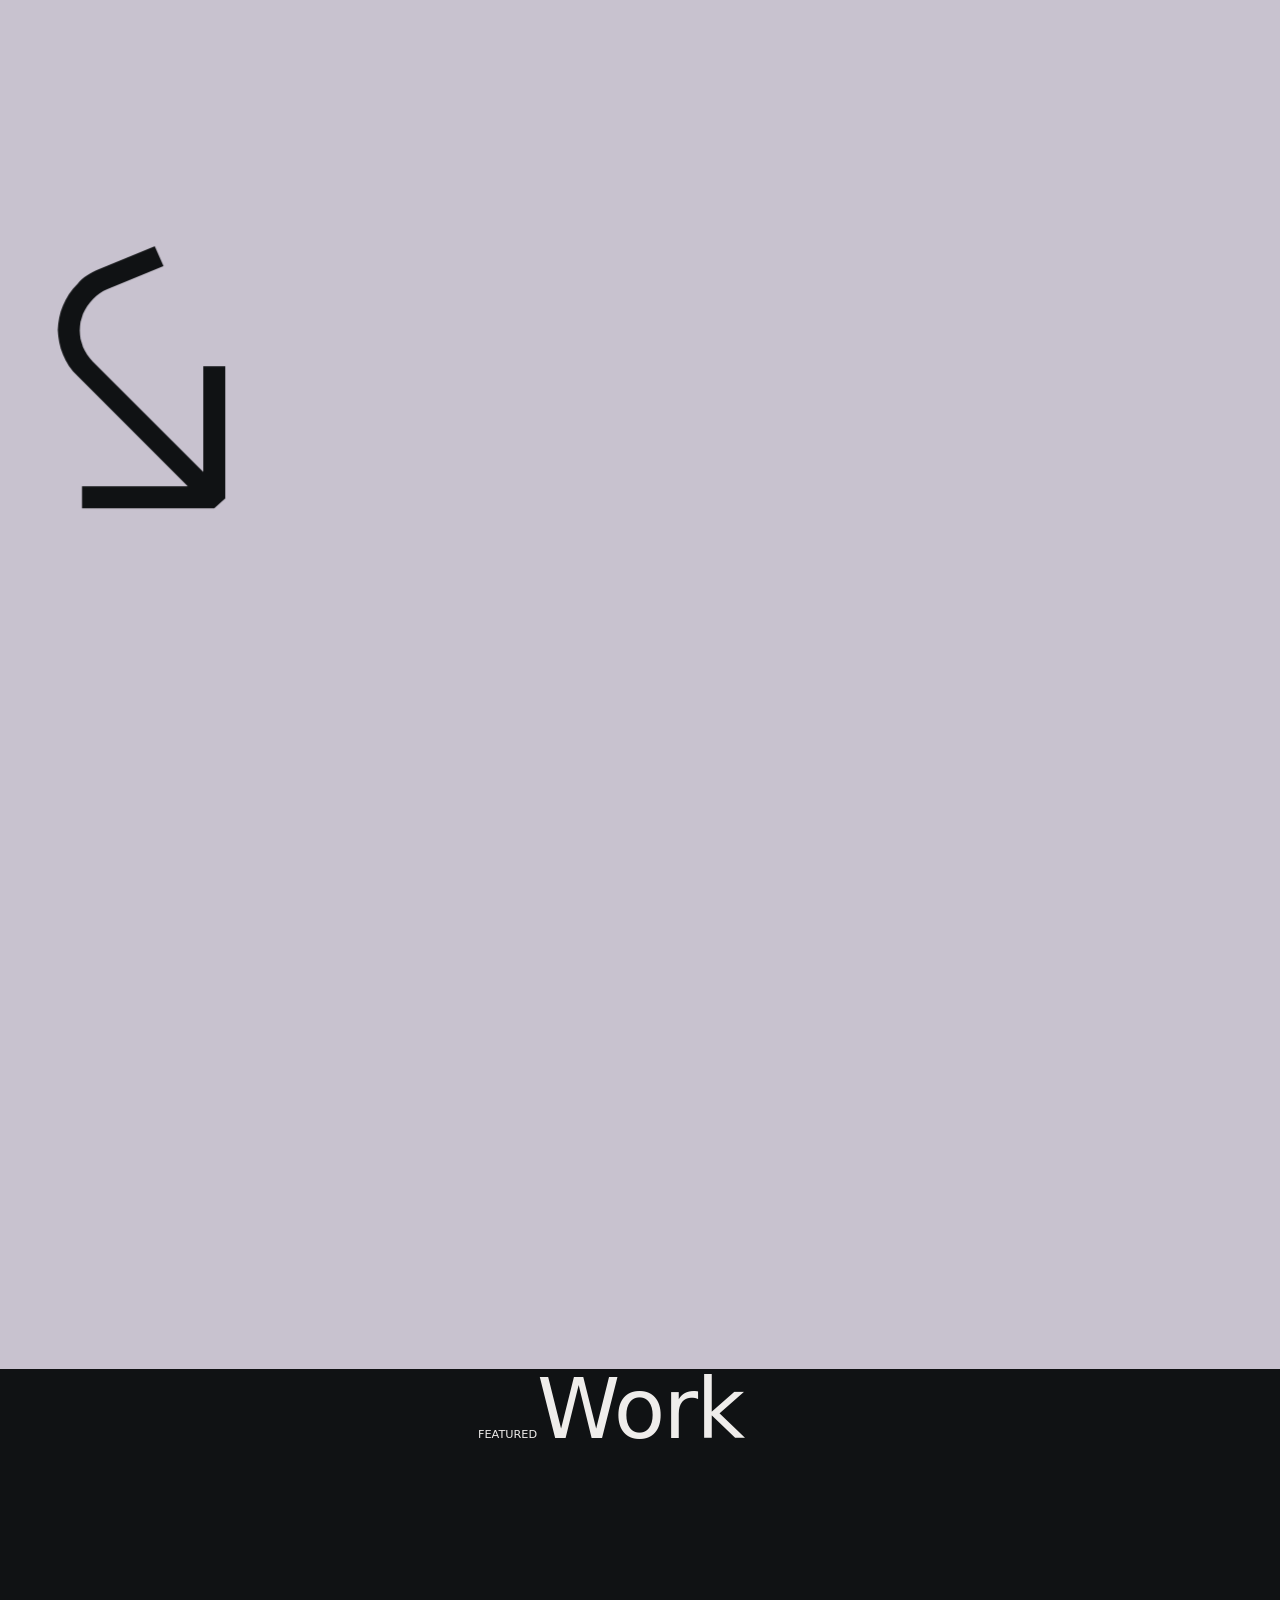
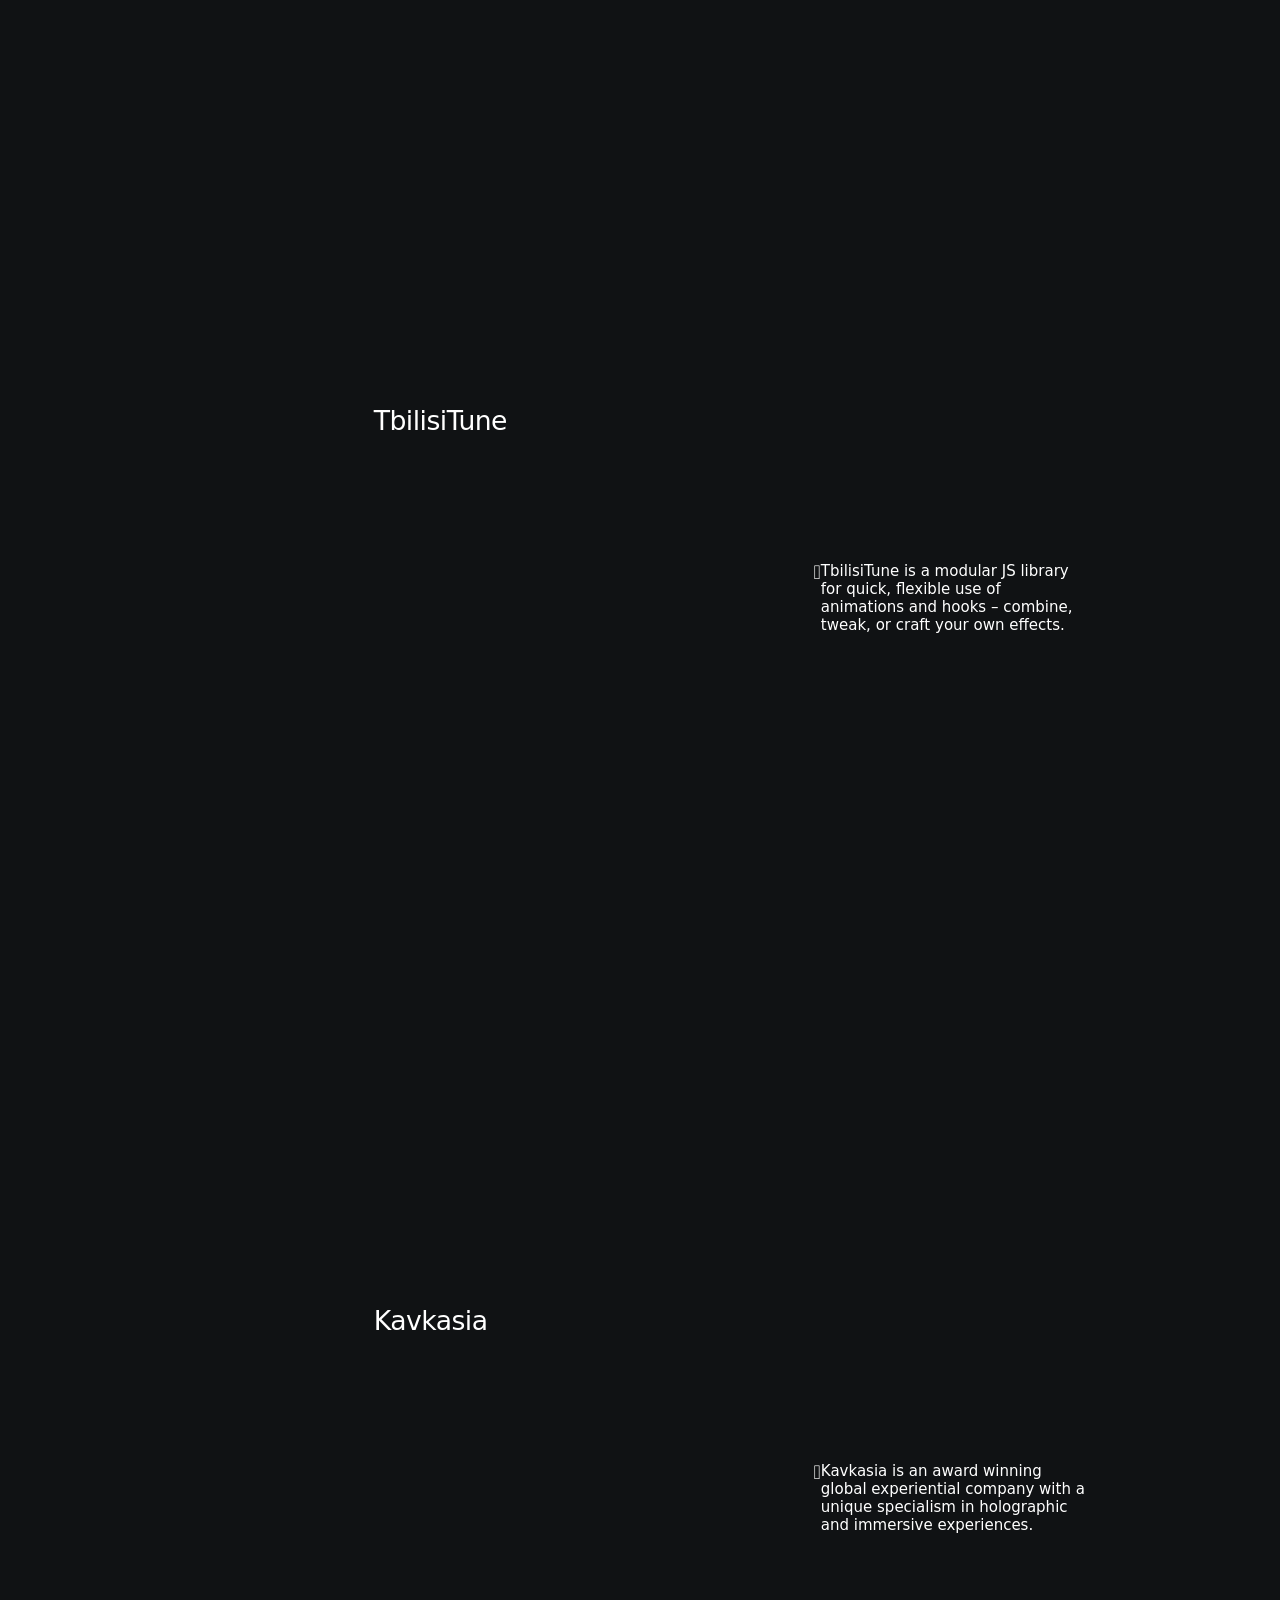
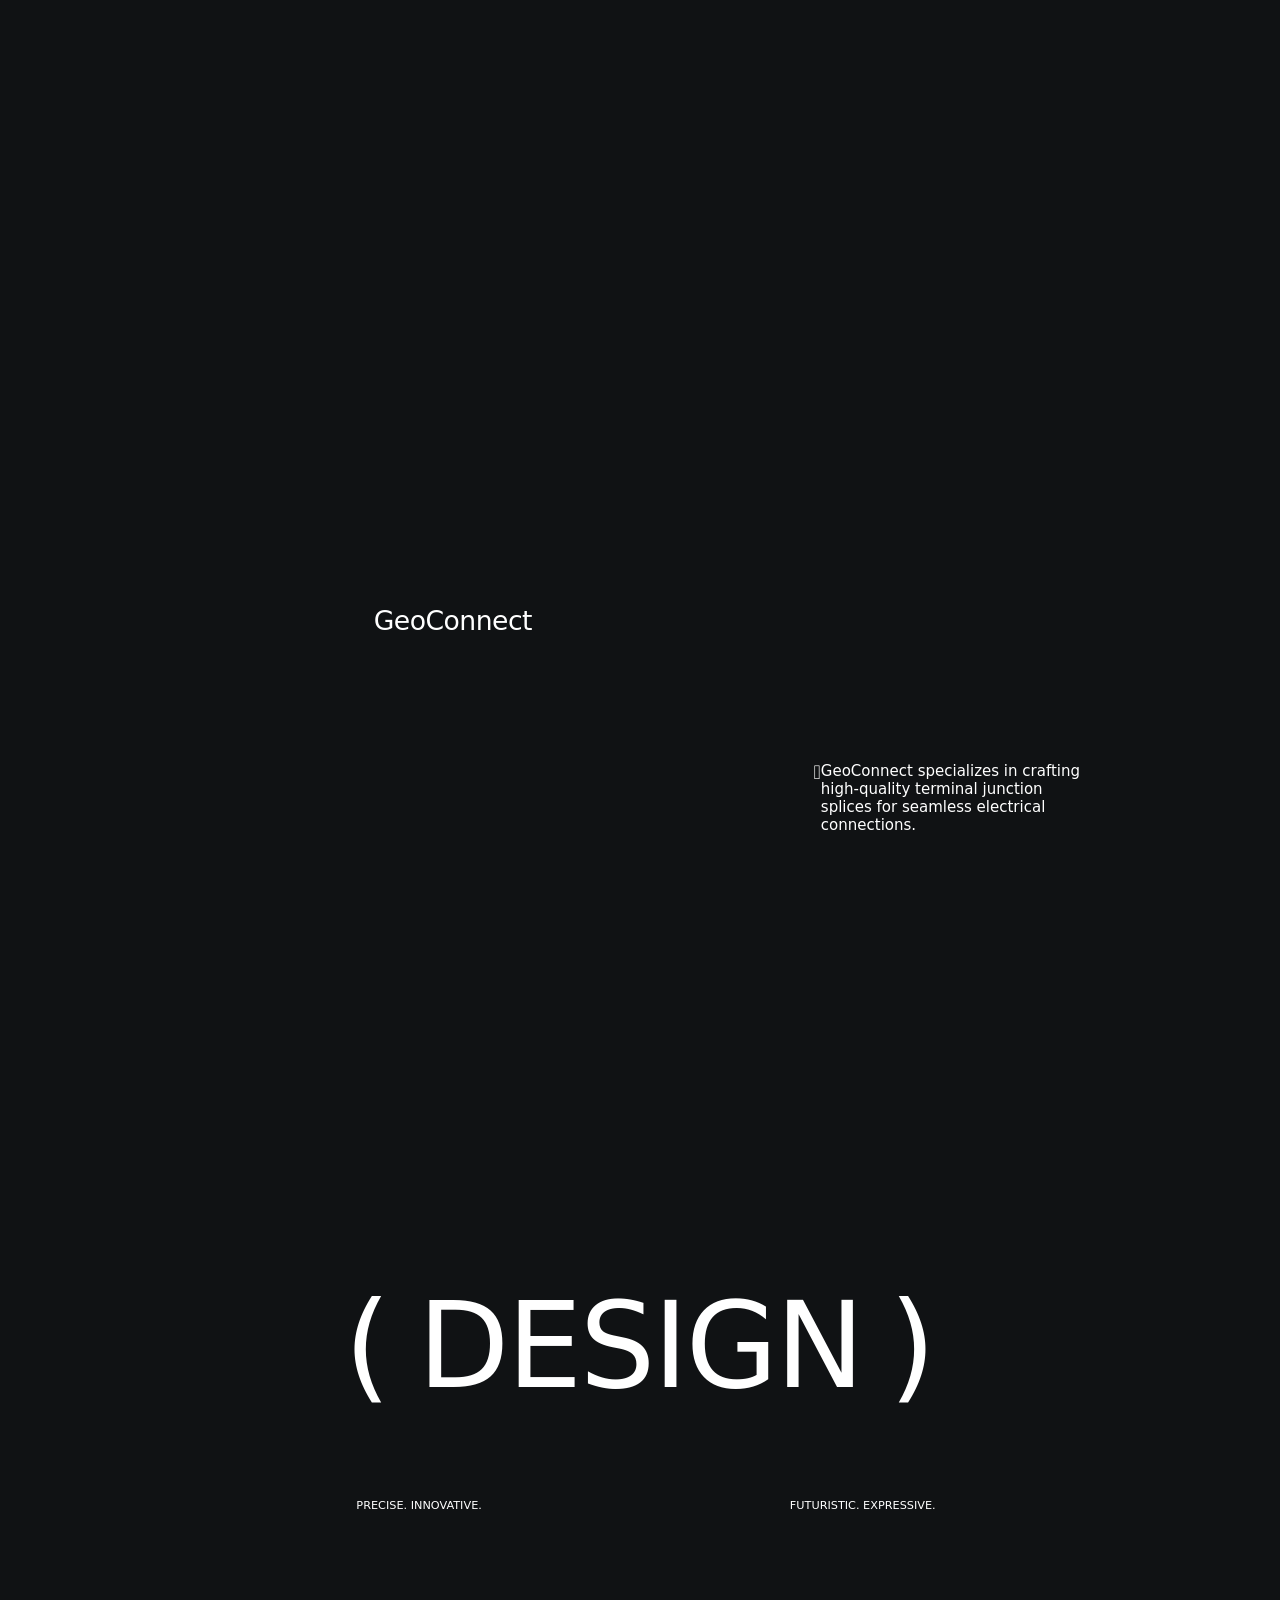
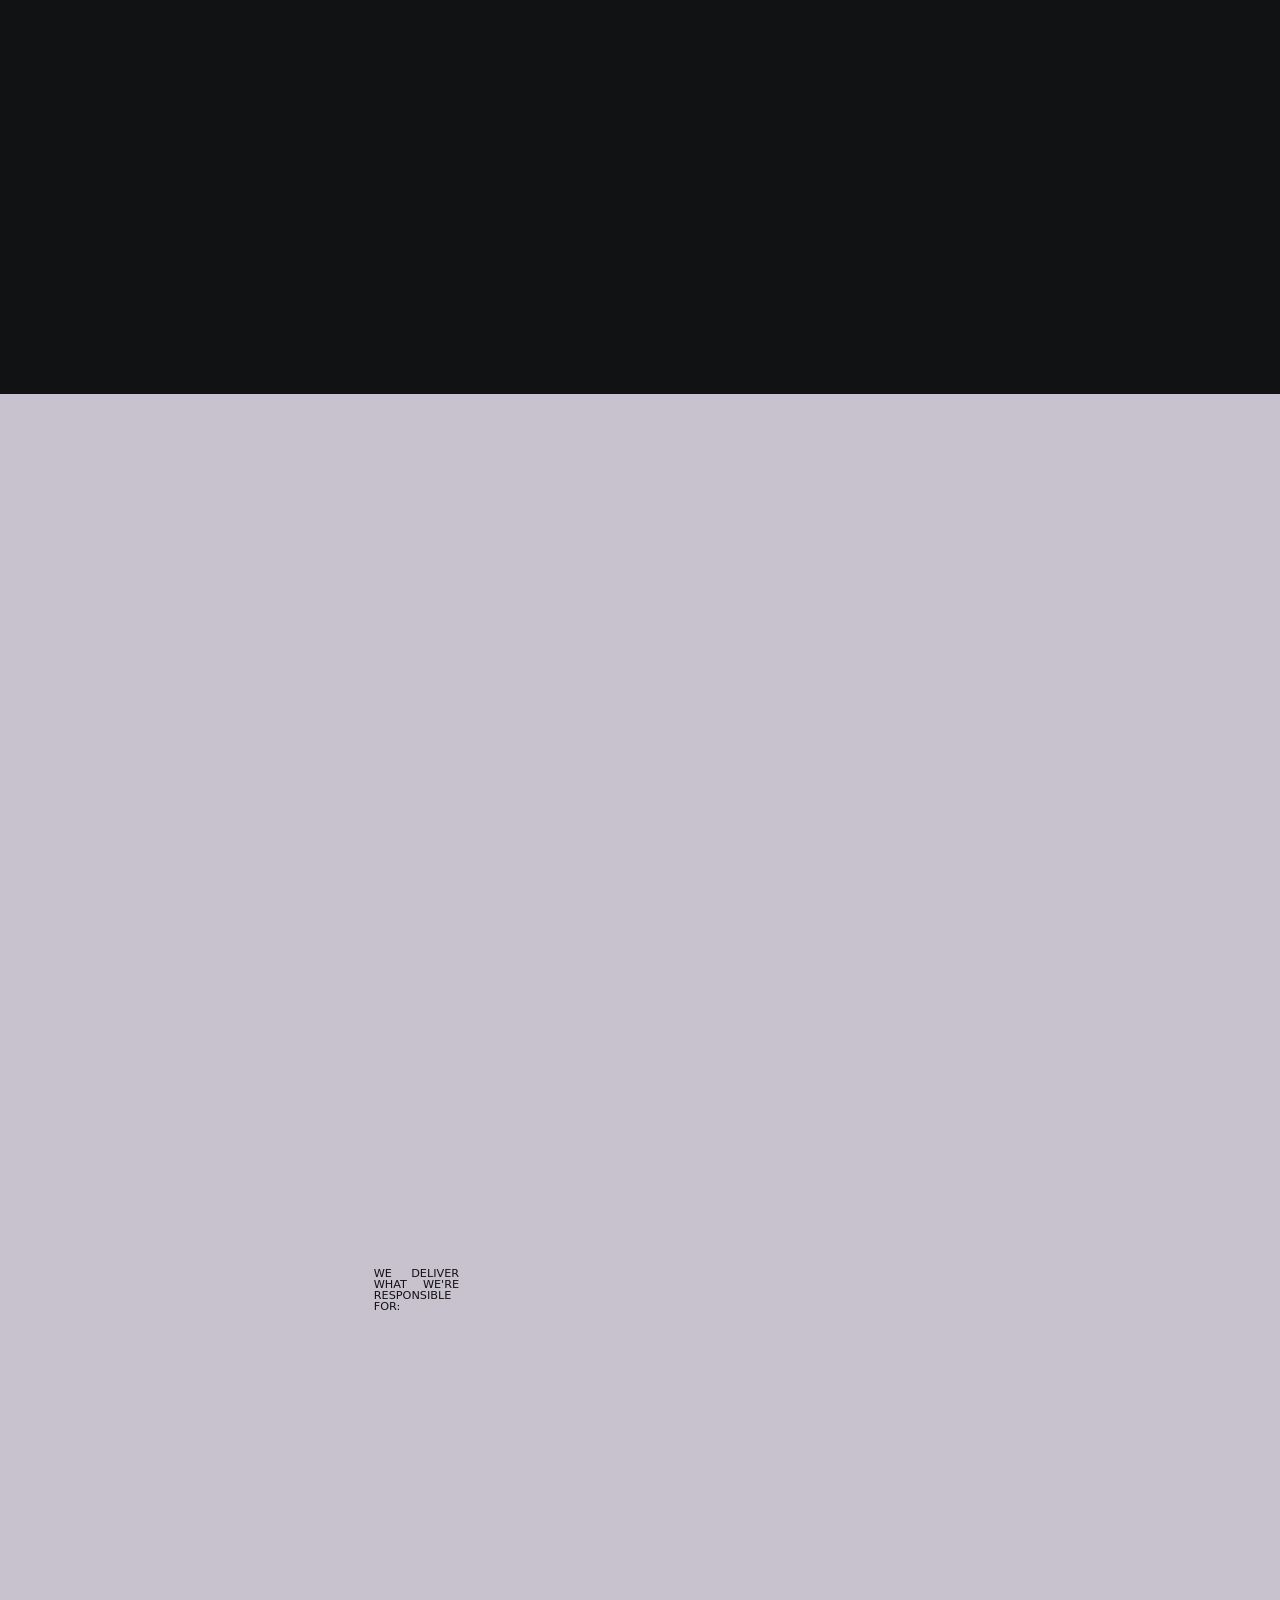
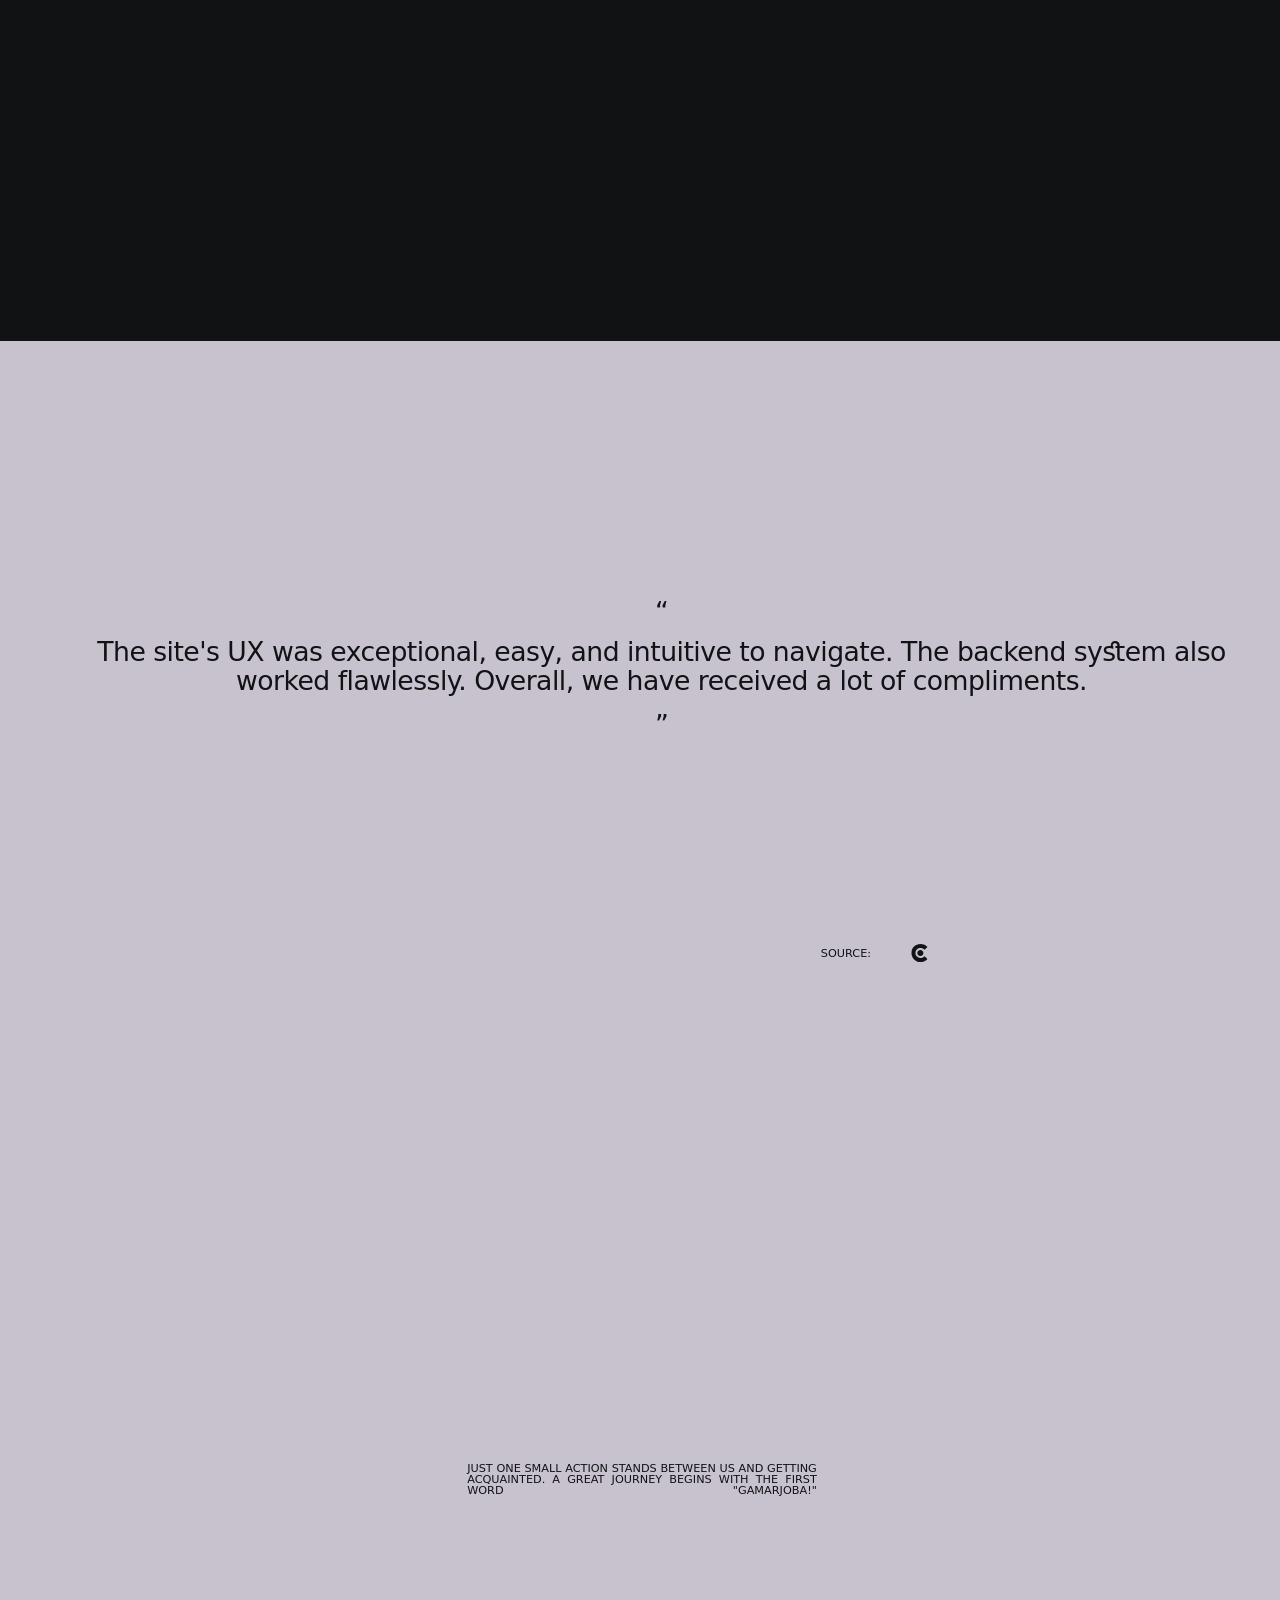
==== commit 68df30f2: "Add files via upload" ====
--- a/index.html
+++ b/index.html
@@ -1,5 +1,5 @@
 <!doctype html>
-<html lang="en">
+<html lang="en" class="-loaded -ready">
  <head>
   <meta charset="utf-8">
   <meta name="viewport" content="width=device-width, initial-scale=1">
@@ -1018,5 +1018,21 @@
   <script>window.__NUXT__={};window.__NUXT__.config={public:{strapiUrl:"https://media.fiddle.digital",posthogPublicKey:"phc_ORiO0Dnfb5VEjlyUzB9PL4wOWOiaOnySKd0CQqnCaDd",posthogHost:"https://eu.i.posthog.com",gtag:{enabled:true,initMode:"auto",id:"",initCommands:[],config:{},tags:[],loadingStrategy:"defer",url:"https://www.googletagmanager.com/gtag/js"},i18n:{baseUrl:"",defaultLocale:"en",rootRedirect:"",redirectStatusCode:302,skipSettingLocaleOnNavigate:false,locales:[{code:"en",language:"en-US",name:"English"},{code:"fr",language:"fr-FR",name:"Français"},{code:"de",language:"de-DE",name:"Deutsch"}],detectBrowserLanguage:{alwaysRedirect:false,cookieCrossOrigin:false,cookieDomain:"",cookieKey:"fiddle_locale",cookieSecure:false,fallbackLocale:"",redirectOn:"root",useCookie:true},experimental:{localeDetector:"",typedPages:true,typedOptionsAndMessages:false,alternateLinkCanonicalQueries:true,devCache:false,cacheLifetime:"",stripMessagesPayload:false,preload:false,strictSeo:false,nitroContextDetection:true,httpCacheDuration:10,compactRoutes:false,prerenderMessages:false},domainLocales:{en:{domain:""},fr:{domain:""},de:{domain:""}}}},app:{baseURL:"/Romaha/",buildId:"c80ff1d8-230d-4867-abdd-647e068d8c80",buildAssetsDir:"/Romaha/_nuxt/",cdnURL:""}}</script>
   <script type="application/json" data-nuxt-data="nuxt-app" data-ssr="true" id="__NUXT_DATA__">[["ShallowReactive",1],{"data":2,"state":5,"once":15,"_errors":16,"serverRendered":4,"path":18,"pinia":19},["ShallowReactive",3],{"page-projects":4,"page-home":4},true,["Reactive",6],{"$si18n:cached-locale-configs":7,"$si18n:resolved-locale":14},{"en":8,"fr":10,"de":12},{"fallbacks":9,"cacheable":4},[],{"fallbacks":11,"cacheable":4},[],{"fallbacks":13,"cacheable":4},[],"",["Set"],["ShallowReactive",17],{"page-projects":-1,"page-home":-1},"\u002F",["Reactive",20],{"content":21,"responsive":786},{"awards":22,"awardsLocale":14,"legit":24,"legitLocale":14,"home":35,"design":327,"getInTouch":347,"priceItems":51,"projects":365,"showedProjects":365,"projectCategories":658,"projectPage":708,"navigation":712,"activeProject":51,"locale":784,"alternateLocalePaths":785},{"awards":23},[],{"welcome_awards":25,"welcome_frame_1":26,"welcome_frame_2":29,"welcome_frame_3":32},[],{"data":27},{"attributes":28},{"url":14,"mime":14},{"data":30},{"attributes":31},{"url":14,"mime":14},{"data":33},{"attributes":34},{"url":14,"mime":14},{"projects":36,"welcome_title":142,"welcome_subtitle_1":143,"welcome_subtitle_2":144,"welcome_display_title":145,"welcome_display_subtitle_1":146,"welcome_display_subtitle_2":147,"welcome_brief":148,"welcome_media":149,"welcome_awards":153,"welcome_frame_1":175,"welcome_frame_2":180,"welcome_frame_3":184,"liquid_title":188,"liquid_subtitles":189,"liquid_highlight_1":190,"liquid_highlight_2":191,"liquid_feature_video":192,"liquid_media_1":196,"liquid_media_2":199,"liquid_media_3":202,"fp_eyebrow":205,"fp_support_text":206,"fp_title":207,"fp_badge":208,"fp_caption":209,"fp_button_label":210,"fp_button_url":211,"empower_title":212,"empower_subcap":213,"empower_subtitle":214,"empower_caption_1":215,"empower_caption_2":216,"empower_caption_3":217,"empower_caption":218,"empower_media":219,"empower_slider_images":223,"empower_slider_video":227,"trust_title":231,"trust_subtitle":232,"trust_with":233,"trust_caption":237,"trust_slider_images":238,"trust_slider_video":244,"harmony_caption":248,"harmony_year_left":40,"harmony_year_right":249,"harmony_year_prefix":250,"harmonyRows":251,"testimonials_title":294,"testimonials_caption":295,"testimonials_source_url":296,"testimonials":297,"talk_title":313,"talk_subtitle":314,"talk_media":315,"talk_slider_images":319,"talk_slider_video":323,"welcome_human_first":326},[37,74,106],{"project":38,"bigMedia":59,"featuredMainMedia":63,"featuredBackgroundMedia":68,"shortDescription":73},{"data":39},{"id":40,"attributes":41},"17",{"title":42,"description":42,"url":43,"slug":44,"cover":45,"verticalCover":50,"country":52,"project_category":53,"type":58},"TbilisiTune","https:\u002F\u002Ftbilisi-tune.fiddle.digital","tbilisi-tune",{"data":46},{"attributes":47},{"url":48,"mime":49},"\u002Fuploads\u002Fstring_tune_cover_7b1686182e.jpg","image\u002Fjpeg",{"data":51},null,"Georgia",{"data":54},{"id":55,"attributes":56},"12",{"title":57},"Product","project",{"data":60},{"attributes":61},{"url":62,"mime":49},"https:\u002F\u002Fmedia.fiddle.digital\u002Fuploads\u002Fstring_tune_cover_35800ebe36.jpg",{"data":64},{"attributes":65},{"url":66,"mime":67},"https:\u002F\u002Fmedia.fiddle.digital\u002Fuploads\u002Ffeatured_stringtune_dd2bfa622f.mp4","video\u002Fmp4",{"data":69},{"attributes":70},{"url":71,"mime":72},"https:\u002F\u002Fmedia.fiddle.digital\u002Fuploads\u002Fbg_9b1c6ddbe3.webp","image\u002Fwebp","TbilisiTune is a modular JS library for quick, flexible use of animations and hooks – combine, tweak, or craft your own effects.",{"project":75,"bigMedia":93,"featuredMainMedia":97,"featuredBackgroundMedia":101,"shortDescription":105},{"data":76},{"id":77,"attributes":78},"16",{"title":79,"description":51,"url":80,"slug":81,"cover":82,"verticalCover":86,"country":87,"project_category":88,"type":58},"Kavkasia","https:\u002F\u002Fwearekavkasia.com","kavkasia",{"data":83},{"attributes":84},{"url":85,"mime":49},"\u002Fuploads\u002Fkavkasia_cover_7605ca71c2.jpg",{"data":51},"Georgia",{"data":89},{"id":90,"attributes":91},"3",{"title":92},"Corporate",{"data":94},{"attributes":95},{"url":96,"mime":49},"https:\u002F\u002Fmedia.fiddle.digital\u002Fuploads\u002Fkavkasia_featured_159b200f10.jpg",{"data":98},{"attributes":99},{"url":100,"mime":67},"https:\u002F\u002Fmedia.fiddle.digital\u002Fuploads\u002Ffeature_kavkasia_f406072b29.mp4",{"data":102},{"attributes":103},{"url":104,"mime":72},"https:\u002F\u002Fmedia.fiddle.digital\u002Fuploads\u002Fbg_1e5ef57a77.webp","Kavkasia is an award winning global experiential company with a unique specialism in holographic and immersive experiences.",{"project":107,"bigMedia":129,"featuredMainMedia":133,"featuredBackgroundMedia":137,"shortDescription":141},{"data":108},{"id":109,"attributes":110},"1",{"title":111,"description":112,"url":113,"slug":114,"cover":115,"verticalCover":119,"country":123,"project_category":124,"type":128},"GeoConnect","GeoConnect, a specialist in high-quality terminal junction splices for seamless electrical connections, needed a revamped digital presence to reflect their industry expertise. The goal was to build a modern e-commerce platform, complete with detailed 3D product renders, that showcased their top-tier partnerships with leading industrial clients across the Caucasus and beyond, while reinforcing their commitment to precision engineering and compliance.","https:\u002F\u002Fthermokonnect.com","geo-connect",{"data":116},{"attributes":117},{"url":118,"mime":49},"\u002Fuploads\u002Fthermo_konnect_cover_8ea61f16c8.jpg",{"data":120},{"attributes":121},{"url":122,"mime":67},"\u002Fuploads\u002Fpreview_v_26ce3a1393.mp4","Georgia",{"data":125},{"id":109,"attributes":126},{"title":127},"E-commerce","case",{"data":130},{"attributes":131},{"url":132,"mime":49},"https:\u002F\u002Fmedia.fiddle.digital\u002Fuploads\u002Fthermo_konnect_featured_81bef424da.jpg",{"data":134},{"attributes":135},{"url":136,"mime":67},"https:\u002F\u002Fmedia.fiddle.digital\u002Fuploads\u002Ffeatured_thermokonnect_1f77f835c1.mp4",{"data":138},{"attributes":139},{"url":140,"mime":72},"https:\u002F\u002Fmedia.fiddle.digital\u002Fuploads\u002Fbg_f7796eaae6.webp","GeoConnect specializes in crafting high-quality terminal junction splices for seamless electrical connections.","House of digital\u003Cbr>craft ©","Place where exceptional digital experiences are born in Tbilisi.","We provide end-to-end web development and design services from Tbilisi.","Design–Led Engineering Digital Agency","Web development and design services.","Georgian roots. Tbilisi base. Global focus.","An award-winning[[award:(63+)]]digital-first Design Agency committed to[[icon:icon-24_aesthetics]]exceptional design and the highest development[[icon:icon-24_dev]][[nobr:standards.]][[icon:icon-24_arrow]]",{"data":150},{"attributes":151},{"url":152,"mime":67},"https:\u002F\u002Fmedia.fiddle.digital\u002Fuploads\u002Ffdda_reel_c2464398bf.mp4",[154,160,166,172],{"title":155,"meta":156,"source":157,"icon_key":51,"accentTextColor":51,"preffix":51,"count":158,"icon":159},"Brands & Communication Design","2026","Red**Dot** Award",0,"https:\u002F\u002Fmedia.fiddle.digital\u002Fuploads\u002Flogo_64_reddot_14b968f44e.svg",{"title":161,"meta":162,"source":163,"icon_key":164,"accentTextColor":51,"preffix":51,"count":165,"icon":14},"Official Webby Winner","2025, 2026","The Webby Awards","icon-64_twa",2,{"title":167,"meta":168,"source":169,"icon_key":170,"accentTextColor":51,"preffix":171,"count":158,"icon":14},"Studio of the Year","2025","Awwwards","icon-64_awwwards","Nominee",{"title":167,"meta":168,"source":173,"icon_key":174,"accentTextColor":51,"preffix":171,"count":158,"icon":14},"CSS Design Awards","icon-64_cssda",{"data":176},{"attributes":177},{"url":178,"mime":179},"https:\u002F\u002Fmedia.fiddle.digital\u002Fuploads\u002Fred_carpet_974efea345.webp","application\u002Foctet-stream",{"data":181},{"attributes":182},{"url":183,"mime":179},"https:\u002F\u002Fmedia.fiddle.digital\u002Fuploads\u002Fw_stage_bb62f8ad73.webp",{"data":185},{"attributes":186},{"url":187,"mime":179},"https:\u002F\u002Fmedia.fiddle.digital\u002Fuploads\u002Fyumi_8bce2d51b6.webp","Design","That functions\nThat speaks\nThat inspires\nThat captivates\nThat educates\nThat amazes","Precise. Innovative.","Futuristic. Expressive.",{"data":193},{"attributes":194},{"url":195,"mime":67},"https:\u002F\u002Fmedia.fiddle.digital\u002Fuploads\u002Fdesign_is_3ed26fc16a.mp4",{"data":197},{"attributes":198},{"url":14,"mime":14},{"data":200},{"attributes":201},{"url":14,"mime":14},{"data":203},{"attributes":204},{"url":14,"mime":14},"Ready-to-go web presence.","Simplified UI.\nFaster launch.","Project","New","Best fit for the energetic and proactive.","Learn More","\u002Fconnect","Together with you, we create new stories. Modern, technological, successful — rooted in Tbilisi.","We deliver what we're responsible for:","Engaging user experience, world class web design & development, unique brand identity solutions to shine.","Our clients get industry leading digital products, all looking into the future. Years pass by and designs we provide are still worthy.","We make it possible as 10+ years experience in digital world doesn’t go unnoticed.","Gathering the best talents — engineers in minds helps us craft the best thought-out solutions.","Our inspiration begins with engineering, contemporary technological solutions, and innovation from the heart of Tbilisi.",{"data":220},{"attributes":221},{"url":222,"mime":67},"https:\u002F\u002Fmedia.fiddle.digital\u002Fuploads\u002Fsusuwatari_d070627919.mp4",[224,225,226],"https:\u002F\u002Fmedia.fiddle.digital\u002Fuploads\u002Fengaging_1_e705cf259e.jpg","https:\u002F\u002Fmedia.fiddle.digital\u002Fuploads\u002Fengaging_2_481ddf1dc3.jpg","https:\u002F\u002Fmedia.fiddle.digital\u002Fuploads\u002Fengaging_3_18caedea1f.jpg",{"data":228},{"attributes":229},{"url":230,"mime":67},"https:\u002F\u002Fmedia.fiddle.digital\u002Fuploads\u002Fsusuwatari_736f586d35.mp4","Broadcasting your brand worldwide from Georgia","Making your contribution to innovation and development is a true miracle. Each of us is capable of it. You are invited to participate in turning dreams into reality.",[234,235,236],"Feeling","Experience","Value","Each design element is an extension of the interface function. It's the purest expression of personality.",[239,240,241,242,243],"https:\u002F\u002Fmedia.fiddle.digital\u002Fuploads\u002Ftrust_all_f972577945.jpg","https:\u002F\u002Fmedia.fiddle.digital\u002Fuploads\u002Ftrust_tube_7ea6541f1b.jpg","https:\u002F\u002Fmedia.fiddle.digital\u002Fuploads\u002Ftrust_susuwatari_de76abe114.jpg","https:\u002F\u002Fmedia.fiddle.digital\u002Fuploads\u002Ftrust_hand_f7a0d6abac.jpg","https:\u002F\u002Fmedia.fiddle.digital\u002Fuploads\u002Ftrust_spot_8eedf5b7db.jpg",{"data":245},{"attributes":246},{"url":247,"mime":179},"https:\u002F\u002Fmedia.fiddle.digital\u002Fuploads\u002Ftrust_a4796ba6c4.mp4","( Harmony in the making )","25","20",[252,255,258,260,263,265,267,270,273,275,278,280,283,286,288,291],{"top":253,"left":253,"image":254,"video":51},1,"https:\u002F\u002Fmedia.fiddle.digital\u002Fuploads\u002F1_1_c9aa5d55d1.jpg",{"top":253,"left":256,"image":257,"video":51},3,"https:\u002F\u002Fmedia.fiddle.digital\u002Fuploads\u002F1_3_e8bf2633d3.jpg",{"top":165,"left":165,"image":259,"video":51},"https:\u002F\u002Fmedia.fiddle.digital\u002Fuploads\u002F2_2_c1f310e9b8.jpg",{"top":165,"left":261,"image":262,"video":51},4,"https:\u002F\u002Fmedia.fiddle.digital\u002Fuploads\u002F2_2_aad2157a2a.jpg",{"top":256,"left":253,"image":51,"video":264},"https:\u002F\u002Fmedia.fiddle.digital\u002Fuploads\u002F3_1_2e57d699c5.mp4",{"top":261,"left":256,"image":266,"video":51},"https:\u002F\u002Fmedia.fiddle.digital\u002Fuploads\u002F4_3_96e59cb7f9.jpg",{"top":268,"left":261,"image":269,"video":51},5,"https:\u002F\u002Fmedia.fiddle.digital\u002Fuploads\u002F5_4_faf4b34566.jpg",{"top":271,"left":253,"image":272,"video":51},6,"https:\u002F\u002Fmedia.fiddle.digital\u002Fuploads\u002F6_1_dd40b4dd5f.jpg",{"top":271,"left":261,"image":274,"video":51},"https:\u002F\u002Fmedia.fiddle.digital\u002Fuploads\u002F6_4_8fc0f3e8a9.jpg",{"top":276,"left":165,"image":277,"video":51},7,"https:\u002F\u002Fmedia.fiddle.digital\u002Fuploads\u002F7_2_8d256fb1fc.jpg",{"top":276,"left":256,"image":51,"video":279},"https:\u002F\u002Fmedia.fiddle.digital\u002Fuploads\u002F7_3_f07fe1e395.mp4",{"top":281,"left":253,"image":282,"video":51},8,"https:\u002F\u002Fmedia.fiddle.digital\u002Fuploads\u002F8_1_50e2aed38a.jpg",{"top":284,"left":165,"image":285,"video":51},9,"https:\u002F\u002Fmedia.fiddle.digital\u002Fuploads\u002F9_2_24d5698644.jpg",{"top":284,"left":261,"image":51,"video":287},"https:\u002F\u002Fmedia.fiddle.digital\u002Fuploads\u002F9_4_1ca5b2b835.mp4",{"top":289,"left":253,"image":290,"video":51},10,"https:\u002F\u002Fmedia.fiddle.digital\u002Fuploads\u002F10_1_ca4e1e5a64.jpg",{"top":292,"left":256,"image":293,"video":51},11,"https:\u002F\u002Fmedia.fiddle.digital\u002Fuploads\u002F11_3_5577a881f9.jpg","Gather 'round — client tales incoming.","Stories travel — about the ideas, the flow, the small magic moments that happen while building something together.","https:\u002F\u002Fclutch.co\u002Fprofile\u002Fromaha-agency",[298,303,308],{"text":299,"name":300,"position":301,"logo":302},"The site's UX was exceptional, easy, and intuitive to navigate. The backend system also worked flawlessly. Overall, we have received a lot of compliments.","Giorgi Beridze","Executive Producer, Kavkasia","https:\u002F\u002Fmedia.fiddle.digital\u002Fuploads\u002Fkavkasia_b89b002701.svg",{"text":304,"name":305,"position":306,"logo":307},"Fully delivered web application + videos which had been met with very positive feedback. Couldnʼt be any happier.","Levan Maisuradze","CEO, Sakartvelo Network","https:\u002F\u002Fmedia.fiddle.digital\u002Fuploads\u002Fsakartvelo_9b4aa7c320.svg",{"text":309,"name":310,"position":311,"logo":312},"They were very committed to the final result and spent additional time and energy to deliver the best work possible. They offered their ideas, even if we weren’t taking them at the beginning.","©","Co-Founder, Relo.ge","https:\u002F\u002Fmedia.fiddle.digital\u002Fuploads\u002Frelocool_1cdbf30cf8.svg","Let's talk","Just one small action separates us from getting acquainted. A great journey begins with the first word \"hello.\"",{"data":316},{"attributes":317},{"url":318,"mime":179},"https:\u002F\u002Fmedia.fiddle.digital\u002Fuploads\u002Flets_talk_aabe3fdaae.mp4",[320,321,322],"https:\u002F\u002Fmedia.fiddle.digital\u002Fuploads\u002Fletstalk_connected_c1e07c72c0.jpg","https:\u002F\u002Fmedia.fiddle.digital\u002Fuploads\u002Fletstalk_disconnected_9257ad790f.jpg","https:\u002F\u002Fmedia.fiddle.digital\u002Fuploads\u002Fletstalk_topfront_c5f5d2a1e3.jpg",{"data":324},{"attributes":325},{"url":318,"mime":179},"Human-First",{"welcome_media":328,"welcome_media_2":329,"welcome_media_3":330,"welcome_media_4":331,"welcome_title":14,"welcome_paragraph_1":14,"welcome_paragraph_2":14,"welcome_paragraph_3":14,"services_caption":14,"services_title":14,"services_list":332,"services_media":333,"difference_title":14,"difference_media":334,"difference_prompt":14,"difference_text_1":14,"difference_text_2":14,"engaging_media_1":335,"engaging_media_2":336,"engaging_media_3":337,"engaging_caption":14,"engaging_text":14,"path_caption":14,"path_media_1":338,"path_media_2":339,"path_media_3":340,"path_media_4":341,"path_title":14,"external_title":14,"external_caption":14,"awards_title":14,"awards_total":14,"awards":342,"publications_title":14,"publications":343,"talk_title":14,"talk_subtitle":14,"talk_media":344},[],[],[],[],[],{"image":51,"video":51},{"image":51,"video":51},{"image":51,"video":51},{"image":51,"video":51},{"image":51,"video":51},{"image":51,"video":51},{"image":51,"video":51},{"image":51,"video":51},{"image":51,"video":51},[],[],{"data":345},{"attributes":346},{"url":14,"mime":14},{"titles":348,"title":14,"services":349,"form_label_interested_in":351,"form_label_budget":352,"form_label_idea":353,"form_placeholder_idea":354,"form_label_company":355,"form_placeholder_company":356,"form_label_deadline":357,"form_placeholder_deadline":358,"form_label_name":359,"form_placeholder_name":360,"form_label_email":361,"form_button_submit":362,"form_button_attach":363,"form_label_alternatives":364},[],{"data":350},[],"I am interested in","Budget range for this project","Project idea","What's on your mind…","Company","Company name","Project deadline","Your deadline","Name","Your autograph, please","Email","Submit","Attach file","Alternatives",[366,383,392,401,416,429,441,452,469,486,503,520,537,558,577,591,608,628,645],{"id":367,"attributes":368},"18",{"title":369,"description":42,"url":370,"slug":371,"cover":372,"verticalCover":376,"country":377,"project_category":378,"type":58},"The Kartli Collective","https:\u002F\u002Fobsidianassembly.com","the-kartli-collective",{"data":373},{"attributes":374},{"url":375,"mime":49},"\u002Fuploads\u002Fobsidian_assembly_cover_555052c95c.jpg",{"data":51},"Georgia",{"data":379},{"id":380,"attributes":381},"14",{"title":382},"ImaginePossible",{"id":40,"attributes":384},{"title":42,"description":42,"url":43,"slug":44,"cover":385,"verticalCover":388,"country":52,"project_category":389,"type":58},{"data":386},{"attributes":387},{"url":48,"mime":49},{"data":51},{"data":390},{"id":55,"attributes":391},{"title":57},{"id":77,"attributes":393},{"title":79,"description":51,"url":80,"slug":81,"cover":394,"verticalCover":397,"country":87,"project_category":398,"type":58},{"data":395},{"attributes":396},{"url":85,"mime":49},{"data":51},{"data":399},{"id":90,"attributes":400},{"title":92},{"id":402,"attributes":403},"13",{"title":404,"description":405,"url":406,"slug":407,"cover":408,"verticalCover":412,"country":52,"project_category":413,"type":58},"Xe.geo","For many years, Xe has been demonstrating top-notch quality in the ad tech market. Xe's solutions are innovative, easy to use, and most importantly, they always deliver results. However, what Xe is most proud of is its team. And this is a team of true professionals who are passionate about their work.","https:\u002F\u002Fxe.works","xe-geo",{"data":409},{"attributes":410},{"url":411,"mime":49},"\u002Fuploads\u002Fxe_works_02_cover_df1f84a7b3.jpg",{"data":51},{"data":414},{"id":90,"attributes":415},{"title":92},{"id":380,"attributes":417},{"title":418,"description":418,"url":419,"slug":420,"cover":421,"verticalCover":425,"country":123,"project_category":426,"type":58},"Tbilisi Bike","http:\u002F\u002Fdispatch.bike","tbilisi-bike",{"data":422},{"attributes":423},{"url":424,"mime":49},"\u002Fuploads\u002Fdispatch_bike_cover_52557710f1.jpg",{"data":51},{"data":427},{"id":109,"attributes":428},{"title":127},{"id":55,"attributes":430},{"title":431,"description":431,"url":432,"slug":51,"cover":433,"verticalCover":437,"country":123,"project_category":438,"type":58},"Eyewear Tbilisi","https:\u002F\u002Feyeweartbilisi.com\u002F",{"data":434},{"attributes":435},{"url":436,"mime":49},"\u002Fuploads\u002Feyewearjunckie_cover_c8e7048484.jpg",{"data":51},{"data":439},{"id":109,"attributes":440},{"title":127},{"id":109,"attributes":442},{"title":111,"description":112,"url":113,"slug":114,"cover":443,"verticalCover":446,"country":123,"project_category":449,"type":128},{"data":444},{"attributes":445},{"url":118,"mime":49},{"data":447},{"attributes":448},{"url":122,"mime":67},{"data":450},{"id":109,"attributes":451},{"title":127},{"id":453,"attributes":454},"55",{"title":455,"description":51,"url":456,"slug":457,"cover":458,"verticalCover":462,"country":463,"project_category":464,"type":468},"Light Caucasus","https:\u002F\u002Flightorigins.com","light-caucasus",{"data":459},{"attributes":460},{"url":461,"mime":49},"\u002Fuploads\u002Flo_cover_bb9aa77739.jpg",{"data":51},"Tbilisi, Georgia",{"data":465},{"id":402,"attributes":466},{"title":467},"Start Up","archive",{"id":470,"attributes":471},"11",{"title":472,"description":473,"url":51,"slug":474,"cover":475,"verticalCover":479,"country":123,"project_category":483,"type":128},"OpenCall.ge","OpenCall AI provides an intelligent call center platform that automates phone interactions and business workflows through AI. Our task was to create a digital presence that clearly communicates the platform’s capabilities and demonstrates how AI can transform everyday phone operations into efficient, scalable business processes.","open-call-ge",{"data":476},{"attributes":477},{"url":478,"mime":49},"\u002Fuploads\u002Fopen_call_cover_74b777b2f2.jpg",{"data":480},{"attributes":481},{"url":482,"mime":67},"\u002Fuploads\u002Fpreview_v_9dd35c7f9f.mp4",{"data":484},{"id":402,"attributes":485},{"title":467},{"id":90,"attributes":487},{"title":488,"description":489,"url":490,"slug":491,"cover":492,"verticalCover":496,"country":87,"project_category":500,"type":128},"Sakartvelo","Sakartvelo Network needed a digital presence that could reflect its ambitious place in the Web3 space while supporting the growth of its ecosystem. In addition to creating the new website, we also contributed to product design, helping shape a platform where ideas, collaboration, and innovation could meet in a clear and compelling way.","https:\u002F\u002Fwww.sakartvelo.network","sakartvelo",{"data":493},{"attributes":494},{"url":495,"mime":49},"\u002Fuploads\u002Fsakartvelo_cover_918b4e78f2.jpg",{"data":497},{"attributes":498},{"url":499,"mime":67},"\u002Fuploads\u002Fpreview_v_35d9bf792f.mp4",{"data":501},{"id":402,"attributes":502},{"title":467},{"id":504,"attributes":505},"2",{"title":506,"description":507,"url":51,"slug":508,"cover":509,"verticalCover":513,"country":123,"project_category":517,"type":128},"Mtsvadi","Máttr was conceived as a new generation eyewear brand redefining what optical instruments could be. Instead of treating glasses as fashion accessories, the brand positioned them as precision-engineered objects – closer to Swiss watches than conventional eyewear. Our role was to design a digital experience that communicated this philosophy of craftsmanship, durability, and radical customization.","mtsvadi",{"data":510},{"attributes":511},{"url":512,"mime":49},"\u002Fuploads\u002Fmtsvadi_cover_614e5d0353.jpg",{"data":514},{"attributes":515},{"url":516,"mime":67},"\u002Fuploads\u002Fpreview_v_3516019d1b.mp4",{"data":518},{"id":402,"attributes":519},{"title":467},{"id":521,"attributes":522},"10",{"title":523,"description":524,"url":51,"slug":525,"cover":526,"verticalCover":530,"country":87,"project_category":534,"type":128},"Aisi","Aisi.ai is an innovative AI-powered platform designed to transform the way property managers operate. Built for modern hospitality ecosystems, the product aims to streamline operations and introduce intelligent automation for platforms used by companies such as Airbnb, Booking, and Couchsurfing. Our goal was to create a digital presence that reflected the product’s technological ambition and forward-thinking vision.","aisi",{"data":527},{"attributes":528},{"url":529,"mime":49},"\u002Fuploads\u002Faisi_cover_e5f60b0251.jpg",{"data":531},{"attributes":532},{"url":533,"mime":67},"\u002Fuploads\u002Fpreview_v_ab5ca85294.mp4",{"data":535},{"id":402,"attributes":536},{"title":467},{"id":538,"attributes":539},"9",{"title":540,"description":541,"url":542,"slug":543,"cover":544,"verticalCover":548,"country":552,"project_category":553,"type":128},"Nino Bagrationi","Nino Bagrationi, a Georgian public figure and a leading voice in digital transformation, needed a personal website that would effectively showcase her work and activities. The objective was to create a platform that reflected her professional identity with a clean and minimalist design, meaningful user experience, and a comprehensive search function for news updates.","https:\u002F\u002Fwww.kirarudik.com","nino-bagrationi",{"data":545},{"attributes":546},{"url":547,"mime":49},"\u002Fuploads\u002Fkira_rudik_cover_7aeb12cc26.jpg",{"data":549},{"attributes":550},{"url":551,"mime":67},"\u002Fuploads\u002Fpreview_v_61166f19b6.mp4","Georgia",{"data":554},{"id":555,"attributes":556},"4",{"title":557},"Personal",{"id":559,"attributes":560},"8",{"title":561,"description":562,"url":51,"slug":563,"cover":564,"verticalCover":568,"country":572,"project_category":573,"type":128},"TarotGeo","TarotGeo sought to create an enchanting digital experience that would bring the mystical world of tarot to life. Our task was to develop a portfolio that felt like an immersive app, blending complex animations, illustration art direction, and AI features for engaging user interaction—all while optimizing for search engines to ensure the magic was easily found.","tarotgeo",{"data":565},{"attributes":566},{"url":567,"mime":49},"\u002Fuploads\u002Ftarotgeo_cover_a22a349745.jpg",{"data":569},{"attributes":570},{"url":571,"mime":67},"\u002Fuploads\u002Fpreview_v_b66e3e4dee.mp4","Georgia",{"data":574},{"id":521,"attributes":575},{"title":576},"Entertainment",{"id":578,"attributes":579},"7",{"title":580,"description":581,"url":582,"slug":51,"cover":583,"verticalCover":587,"country":123,"project_category":588,"type":468},"Tbilisi Arcade","Tbilisi Arcade\n","https:\u002F\u002Ftbilisiarcade.com\u002Fsdk",{"data":584},{"attributes":585},{"url":586,"mime":49},"\u002Fuploads\u002Ftriumph_arcade_cover_b454191b09.jpg",{"data":51},{"data":589},{"id":402,"attributes":590},{"title":467},{"id":592,"attributes":593},"15",{"title":594,"description":595,"url":51,"slug":596,"cover":597,"verticalCover":601,"country":123,"project_category":605,"type":128},"Tanka","Tanka is a quality clothing brand created in service of the matriarchy. The team approached us to design and develop an e-commerce experience that would bring their vision to life online – combining strong brand character with a smooth and engaging shopping journey.","tanka",{"data":598},{"attributes":599},{"url":600,"mime":49},"\u002Fuploads\u002Ftankair_cover_4f7eed9b2c.jpg",{"data":602},{"attributes":603},{"url":604,"mime":67},"\u002Fuploads\u002Fpreview_v_31e45ad4b5.mp4",{"data":606},{"id":109,"attributes":607},{"title":127},{"id":609,"attributes":610},"6",{"title":611,"description":612,"url":51,"slug":613,"cover":614,"verticalCover":618,"country":622,"project_category":623,"type":128},"The OS Tbilisi","The OS needed a portfolio that would embody their new brand identity and showcase their unique ability to blend creativity with marketing. The goal was to create an online experience that reflected their expertise in producing high-quality creative assets and optimizing digital processes while engaging audiences with innovative and captivating design","the-os-tbilisi",{"data":615},{"attributes":616},{"url":617,"mime":49},"\u002Fuploads\u002Fos_agency_cover_bf3903707d.jpg",{"data":619},{"attributes":620},{"url":621,"mime":67},"\u002Fuploads\u002Fpreview_v_c7d94610fe.mp4","Georgia",{"data":624},{"id":625,"attributes":626},"5",{"title":627},"Portfolio",{"id":625,"attributes":629},{"title":630,"description":631,"url":51,"slug":632,"cover":633,"verticalCover":637,"country":641,"project_category":642,"type":128},"Bird Tbilisi","For Bird Tbilisi, a sustainable products company, our goal was to design and develop a digital experience that reflects their commitment to eco-friendly innovation while making their products accessible to a broader audience.","bird-tbilisi",{"data":634},{"attributes":635},{"url":636,"mime":49},"\u002Fuploads\u002Fbird_collaborative_cover_dd0c0c41b9.jpg",{"data":638},{"attributes":639},{"url":640,"mime":67},"\u002Fuploads\u002Fpreview_v_7643c6a516.mp4","Georgia",{"data":643},{"id":109,"attributes":644},{"title":127},{"id":555,"attributes":646},{"title":647,"description":647,"url":648,"slug":51,"cover":649,"verticalCover":653,"country":552,"project_category":654,"type":58},"Balls Barbershop","https:\u002F\u002Fballsbarbershop.com.ua",{"data":650},{"attributes":651},{"url":652,"mime":49},"\u002Fuploads\u002Fballs_barbershop_cover_cb010591fb.jpg",{"data":51},{"data":655},{"id":470,"attributes":656},{"title":657},"Services",[659,666,670,673,676,679,682,685,688,691,694,697,705],{"value":109,"name":127,"items":660},[661,662,663,664,665],["Reactive",416],["Reactive",429],["Reactive",441],["Reactive",591],["Reactive",628],{"value":90,"name":92,"items":667},[668,669],["Reactive",392],["Reactive",401],{"value":555,"name":557,"items":671},[672],["Reactive",537],{"value":625,"name":627,"items":674},[675],["Reactive",608],{"value":609,"name":677,"items":678},"News & Media",[],{"value":578,"name":680,"items":681},"Educational",[],{"value":559,"name":683,"items":684},"Communities",[],{"value":538,"name":686,"items":687},"Nonprofit",[],{"value":521,"name":576,"items":689},[690],["Reactive",558],{"value":470,"name":657,"items":692},[693],["Reactive",645],{"value":55,"name":57,"items":695},[696],["Reactive",383],{"value":402,"name":467,"items":698},[699,700,701,702,703,704],["Reactive",452],["Reactive",469],["Reactive",486],["Reactive",503],["Reactive",520],["Reactive",577],{"value":380,"name":382,"items":706},[707],["Reactive",366],{"creative_talk_1":709,"creative_talk_2":710,"creative_talk_3":711},"Our work goes beyond pixels and code; it's about sparking connections.","We're a collective of visionaries, translating ideas into immersive digital stories.","We craft experiences that speak your language, inviting audiences to step into your world, one click at a time.",{"brand_name":713,"brand_native_name":714,"brand_caption":715,"mobile_brand_name":716,"design_tagline":145,"contact_email":717,"primary_links":718,"initiative_links":726,"modal_gallery":734,"footer_texts":735,"talk_title":736,"talk_subtitle":737,"talk_media":738,"talk_slider_images":741,"talk_slider_video":742,"social_links":745,"footer_links":757,"footer_awards":761,"footer_frame_1":771,"footer_frame_2":774,"footer_frame_3":777,"contact_footer_slider_images":780,"contact_footer_slider_video":781},"Romaha","რომაჰა","Tbilisi Design Agency","ROMAHA","hello@romaha.agency",[719,722,725],{"label":720,"url":721,"is_internal":4},"Work","\u002Fwork",{"label":723,"url":724,"is_internal":4},"About","\u002Fabout",{"label":313,"url":211,"is_internal":4},[727,729,731],{"label":42,"url":43,"is_internal":728},false,{"label":207,"url":730,"is_internal":728},"#",{"label":732,"url":733,"is_internal":728},"Exp.","https:\u002F\u002Fexp.romaha.agency",[],"Pluck-pluck","Time to connect","Just one small action stands between us and getting acquainted. A great journey begins with the first word \"gamarjoba!\"",{"data":739},{"attributes":740},{"url":318,"mime":179},[320,321,322],{"data":743},{"attributes":744},{"url":318,"mime":179},[746,748,751,754],{"label":169,"url":747},"https:\u002F\u002Fwww.awwwards.com\u002FRomaha\u002F",{"label":749,"url":750},"Instagram","https:\u002F\u002Fwww.instagram.com\u002Fromaha.agency\u002F",{"label":752,"url":753},"Dribbble","https:\u002F\u002Fdribbble.com\u002FRomahaAgency",{"label":755,"url":756},"Behance","https:\u002F\u002Fwww.behance.net\u002Fromahaagency",[758,759,760],{"label":720,"url":721,"is_internal":4},{"label":723,"url":724,"is_internal":4},{"label":313,"url":211,"is_internal":4},[762,765,769],{"title":763,"meta":162,"source":163,"icon":764},"Official (2) Webby Winner","https:\u002F\u002Fmedia.fiddle.digital\u002Fuploads\u002Ficon_64_twa_c6ef610a29.svg",{"title":766,"meta":767,"source":169,"icon":768},"‘Studio of the Year’","Nominee 2025","https:\u002F\u002Fmedia.fiddle.digital\u002Fuploads\u002Ficon_64_awwwards_81cb1577cf.svg",{"title":766,"meta":767,"source":173,"icon":770},"https:\u002F\u002Fmedia.fiddle.digital\u002Fuploads\u002Ficon_64_cssda_d76ee9fa1e.svg",{"data":772},{"attributes":773},{"url":178,"mime":179},{"data":775},{"attributes":776},{"url":183,"mime":179},{"data":778},{"attributes":779},{"url":187,"mime":179},[320,321,322],{"data":782},{"attributes":783},{"url":318,"mime":179},"en",{},{"mobile":728,"desktop":728}]</script>
   <script type="module" src="https://static.cloudflareinsights.com/beacon.min.js/v4513226cdae34746b4dedf0b4dfa099e1781791509496" integrity="sha512-ZE9pZaUXND66v380QUtch/5sE9tPFh2zg45pR2PB0CVkCtOREv2AJKkSidISWkysEuQ0EH8faUU5du78bx87UQ==" data-cf-beacon="{&quot;version&quot;:&quot;2024.11.0&quot;,&quot;token&quot;:&quot;40d2844d454740898e32b061c665e7c4&quot;,&quot;r&quot;:1}" crossorigin="anonymous"></script>
- </body>
+ 
+<script>
+(function(){
+  document.documentElement.classList.add("-loaded","-ready");
+  function killSplash(){
+    var s=document.querySelector(".splash");
+    if(s){s.remove();}
+  }
+  if(document.readyState==="loading"){
+    document.addEventListener("DOMContentLoaded",killSplash);
+  } else { killSplash(); }
+  setTimeout(killSplash, 600);
+  setTimeout(killSplash, 2000);
+})();
+</script>
+
+</body>
 </html>
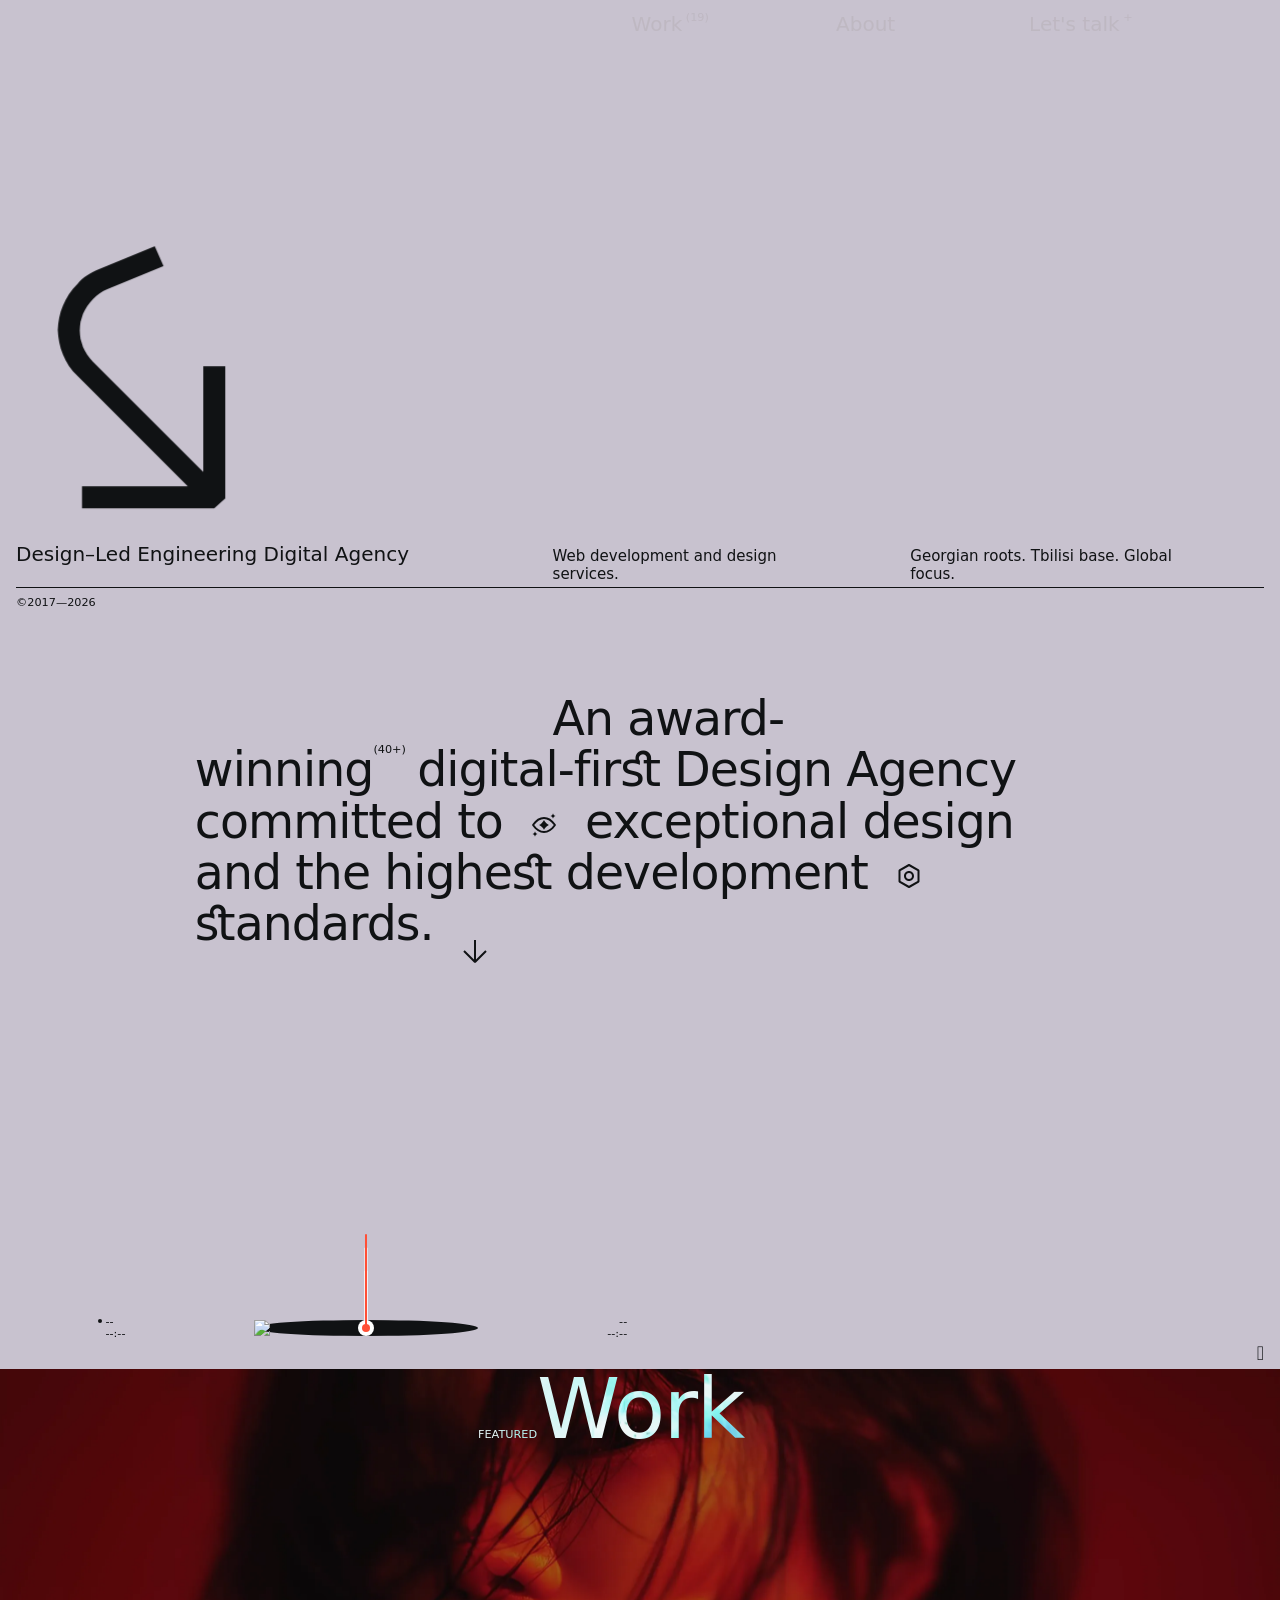
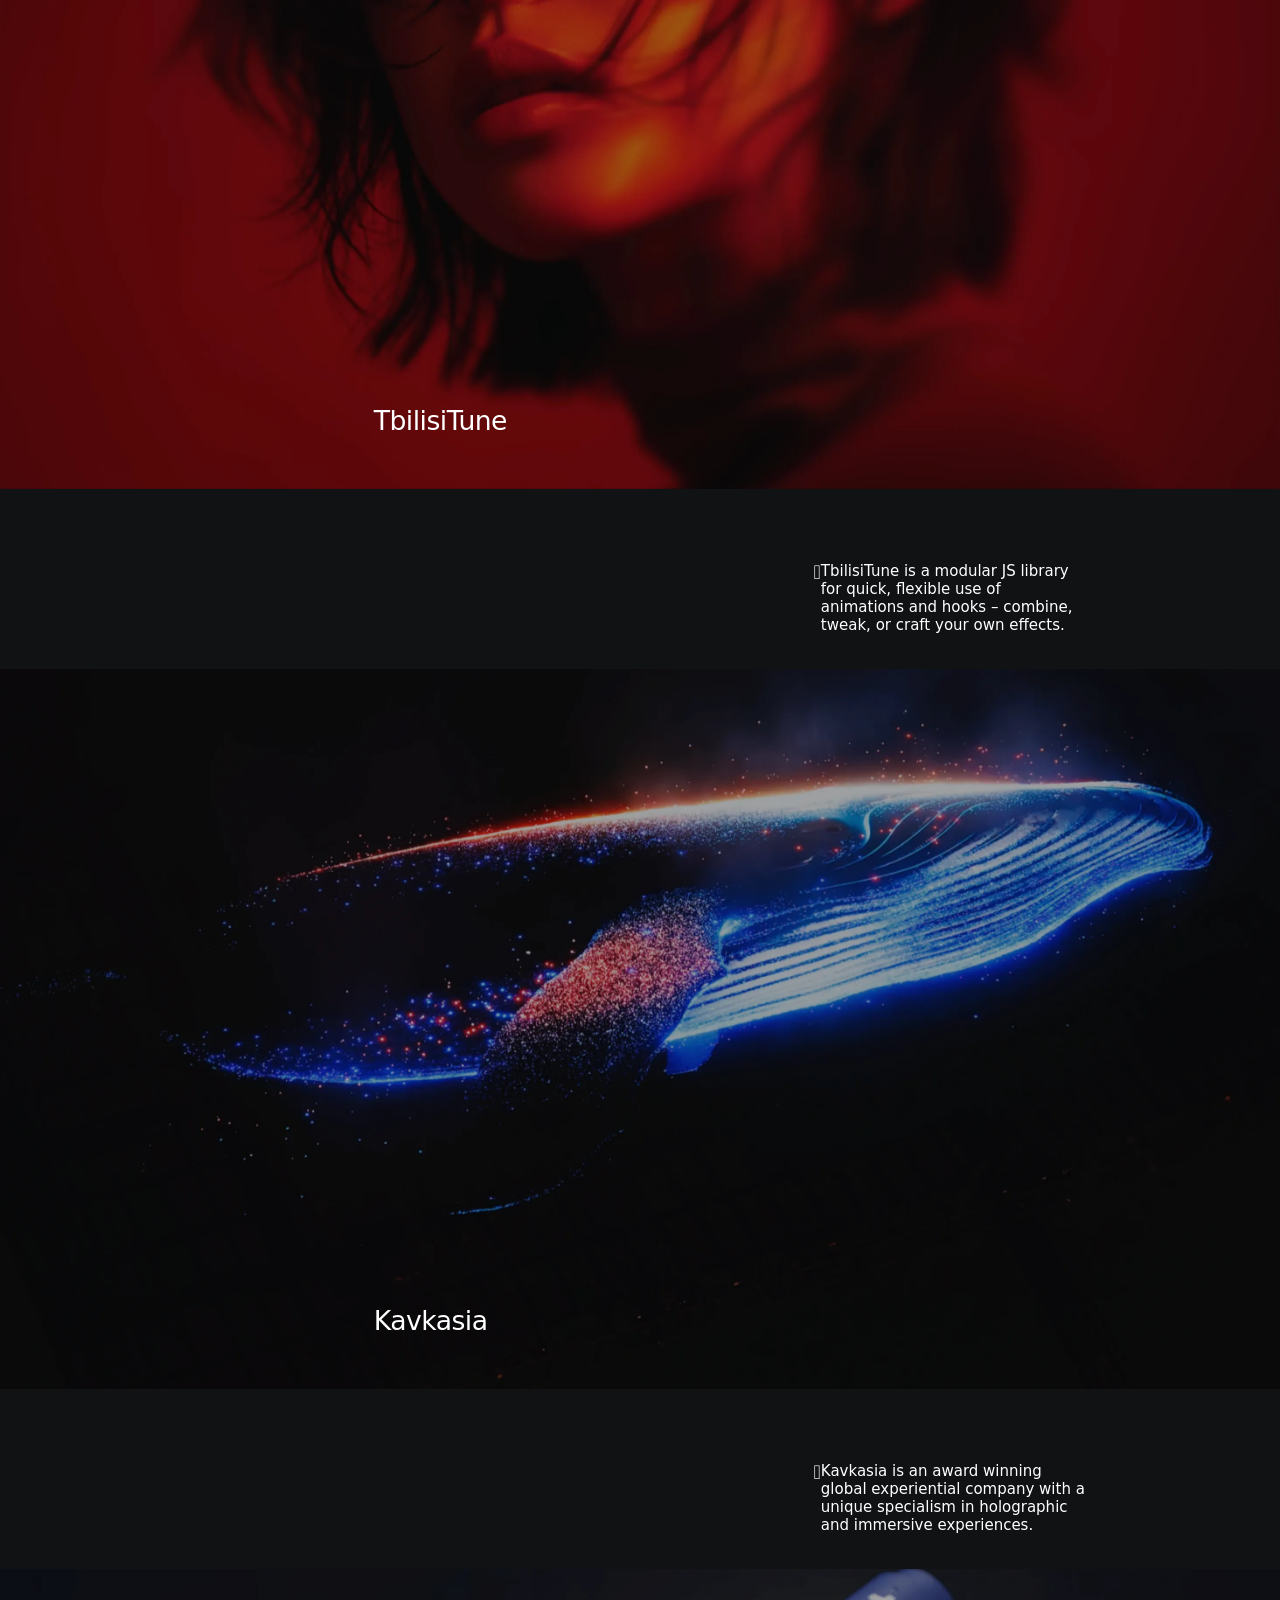
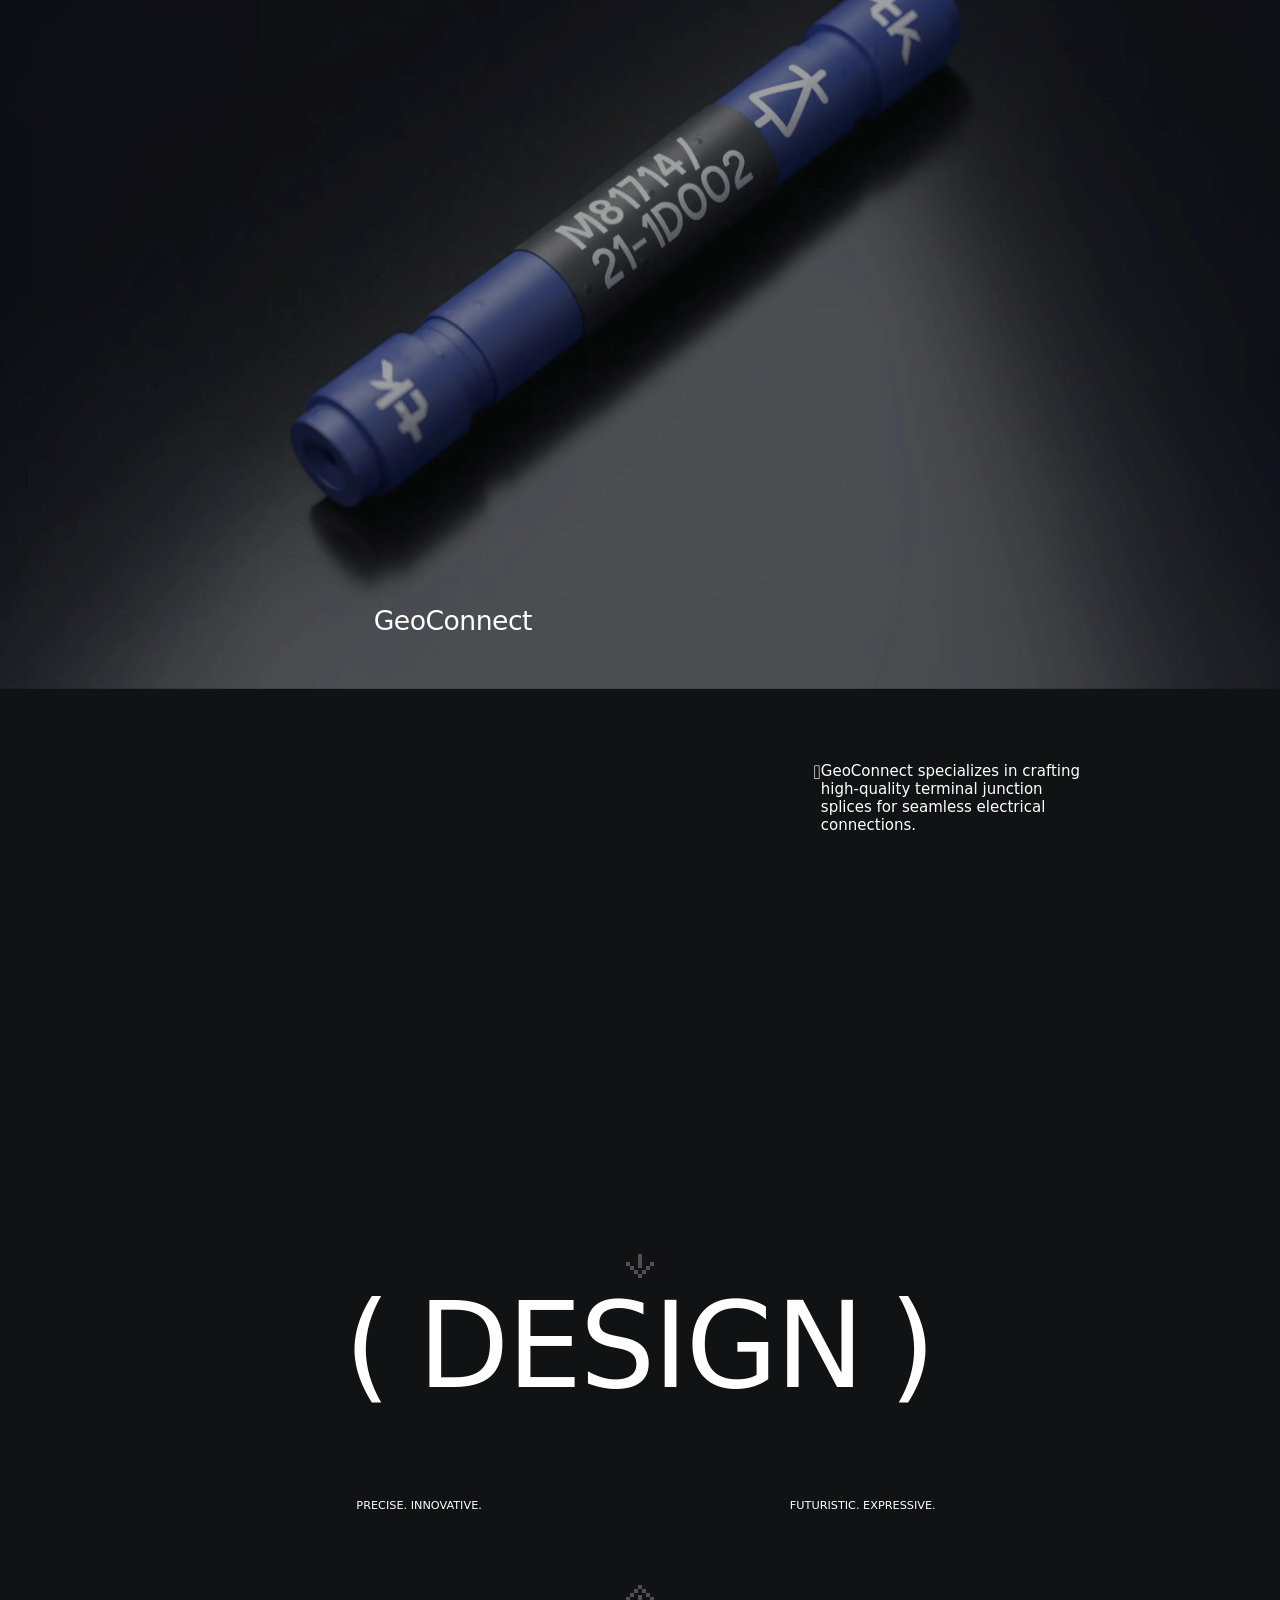
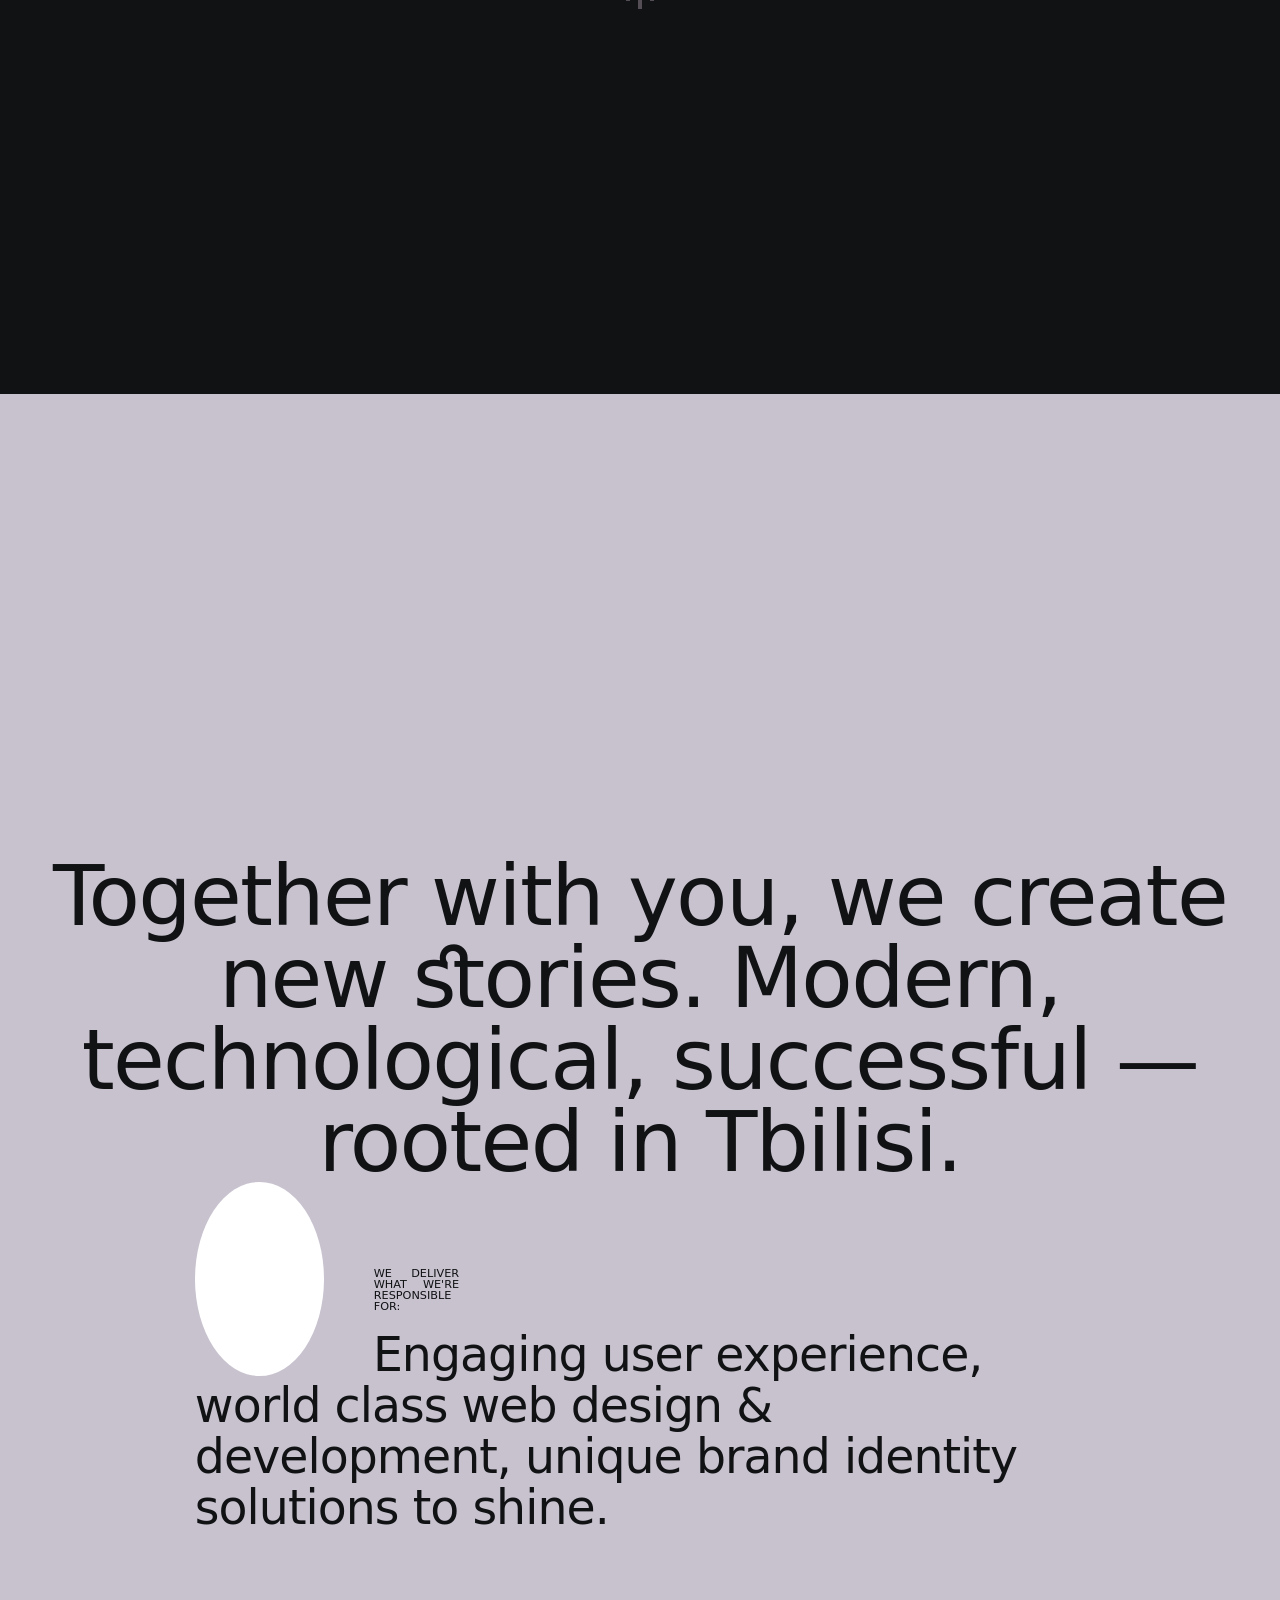
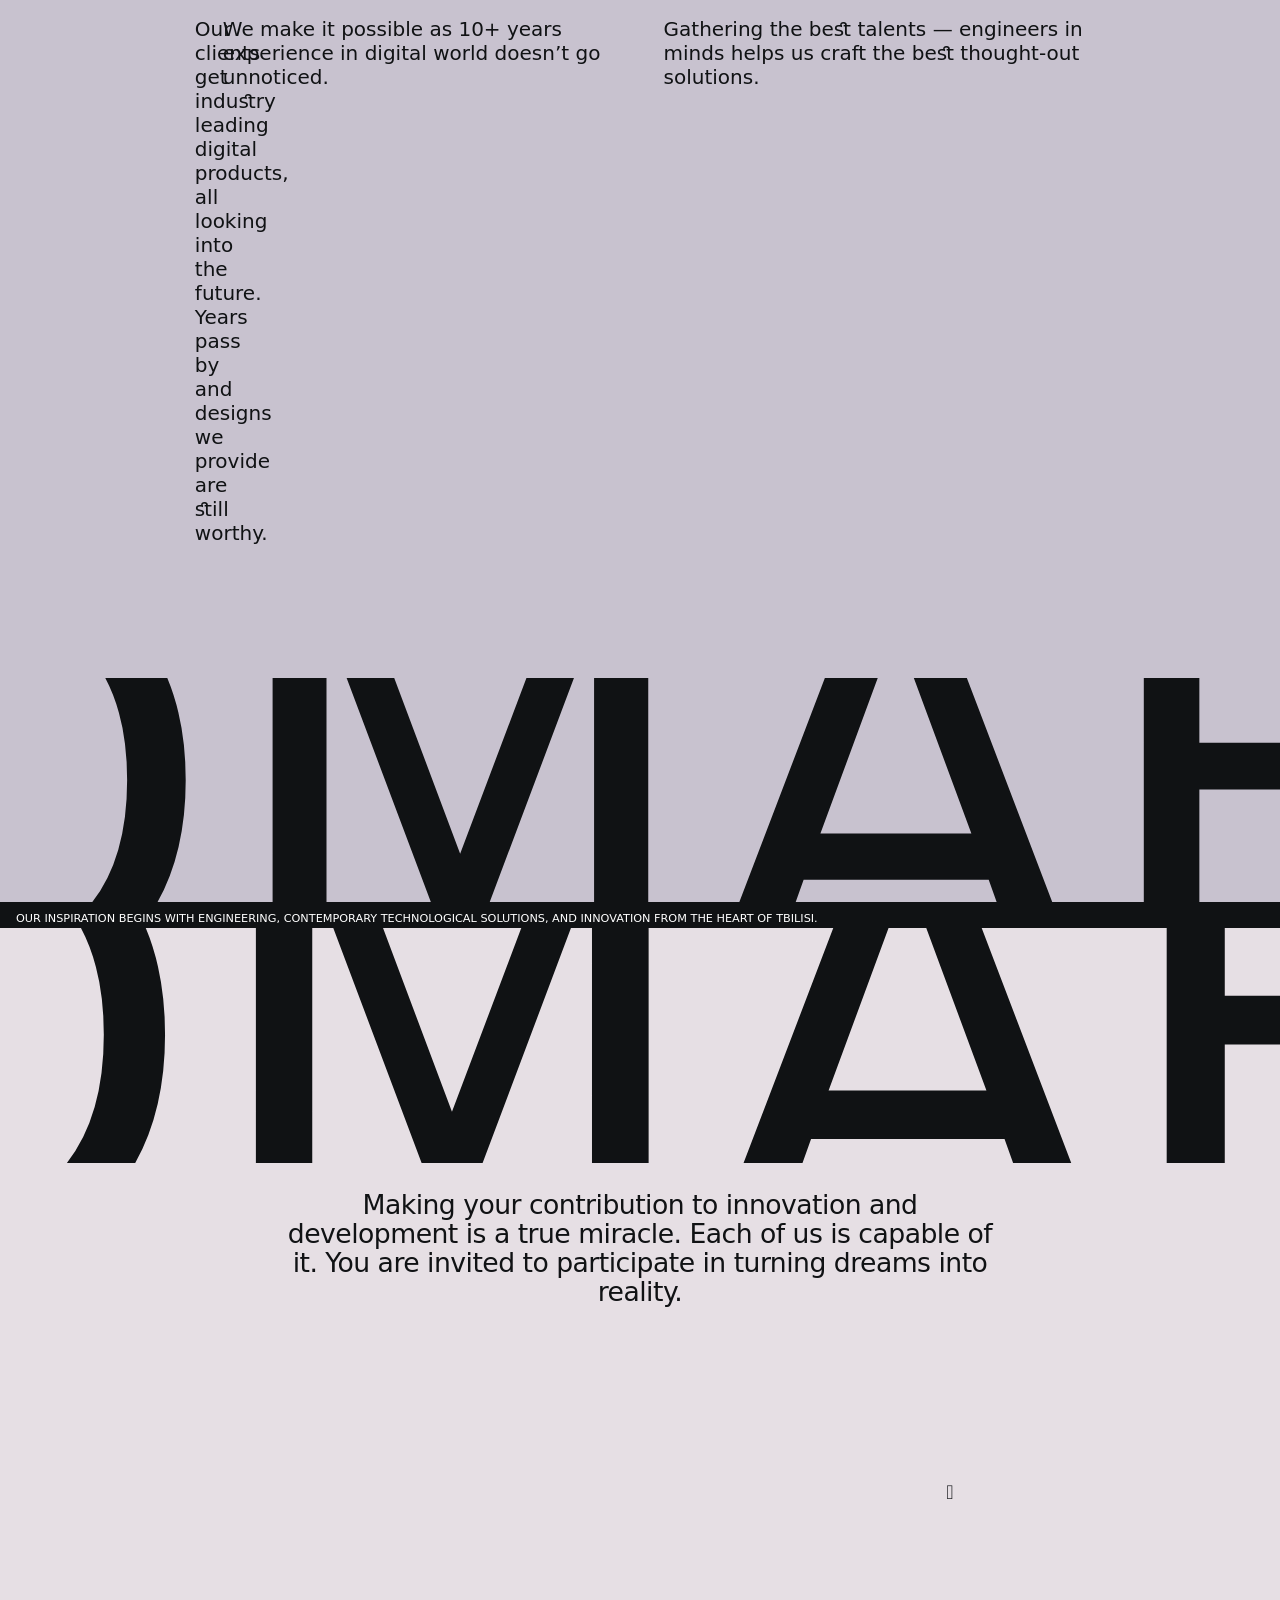
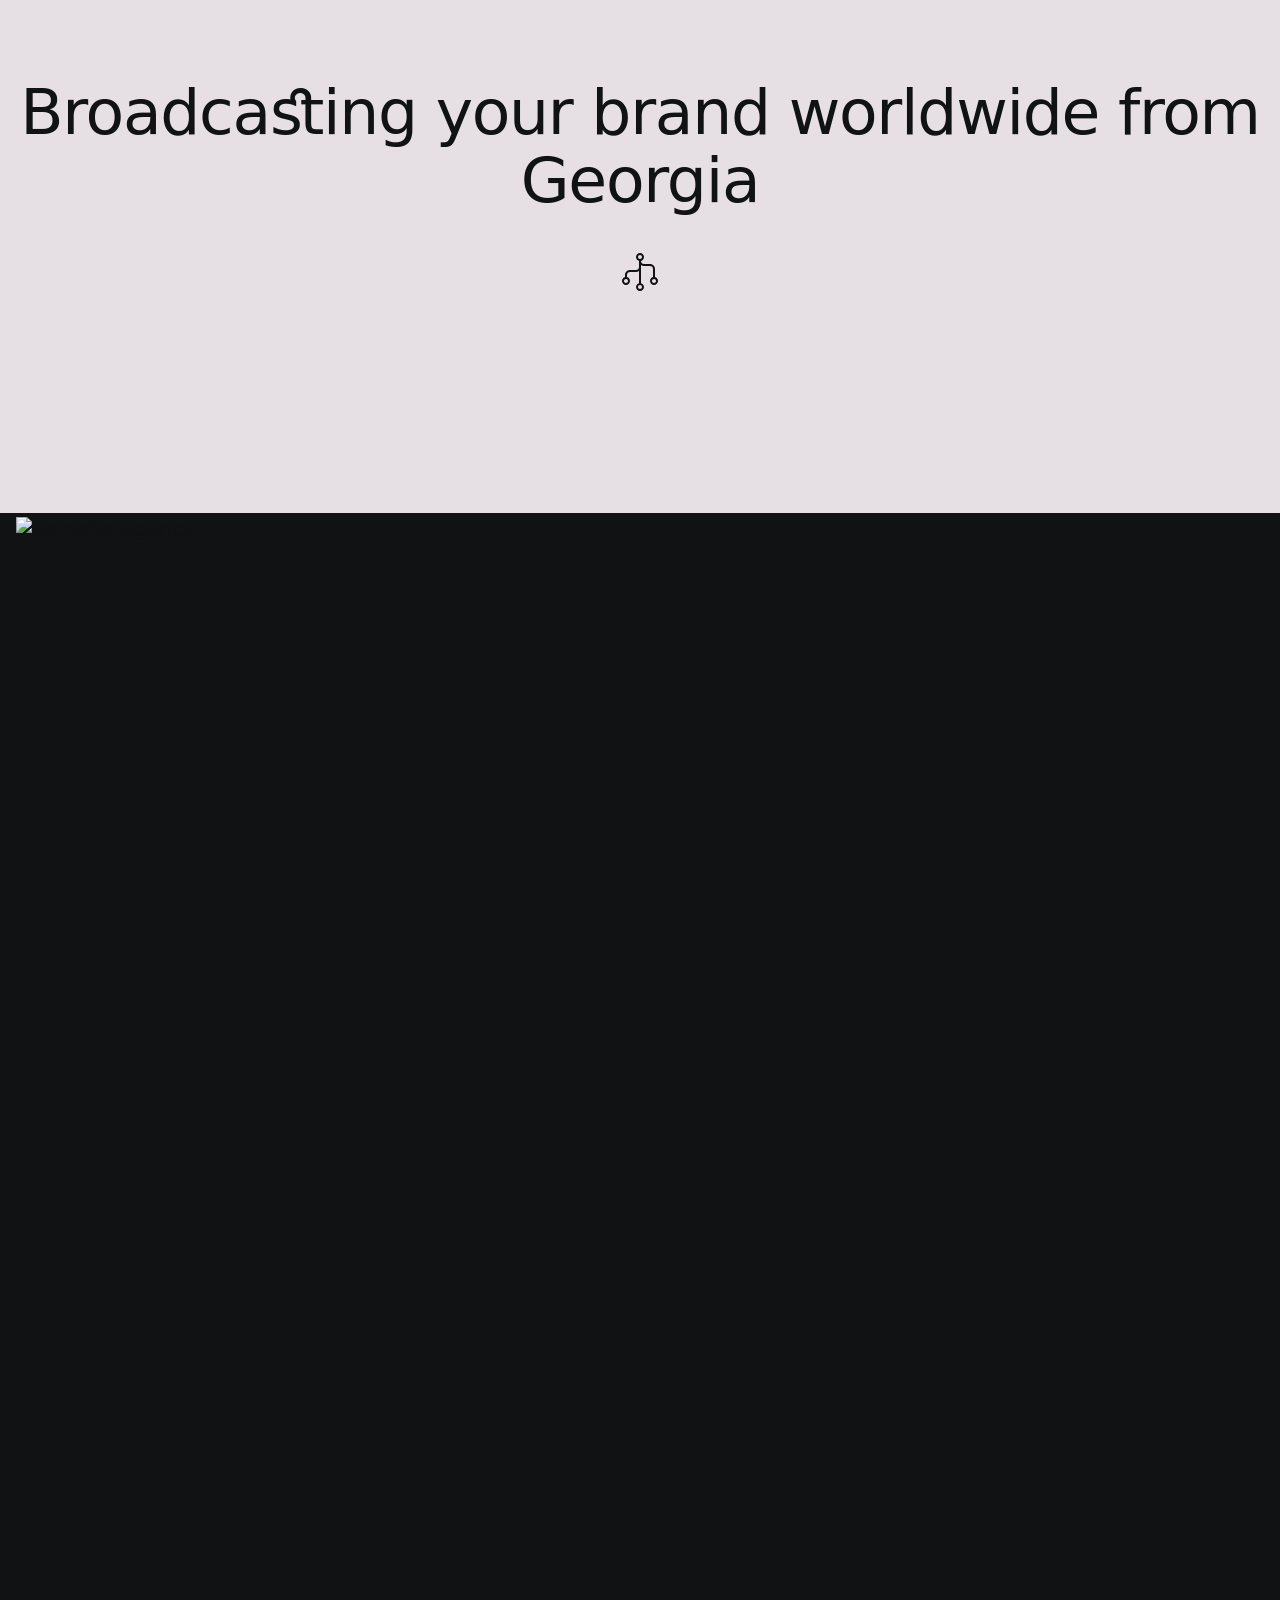
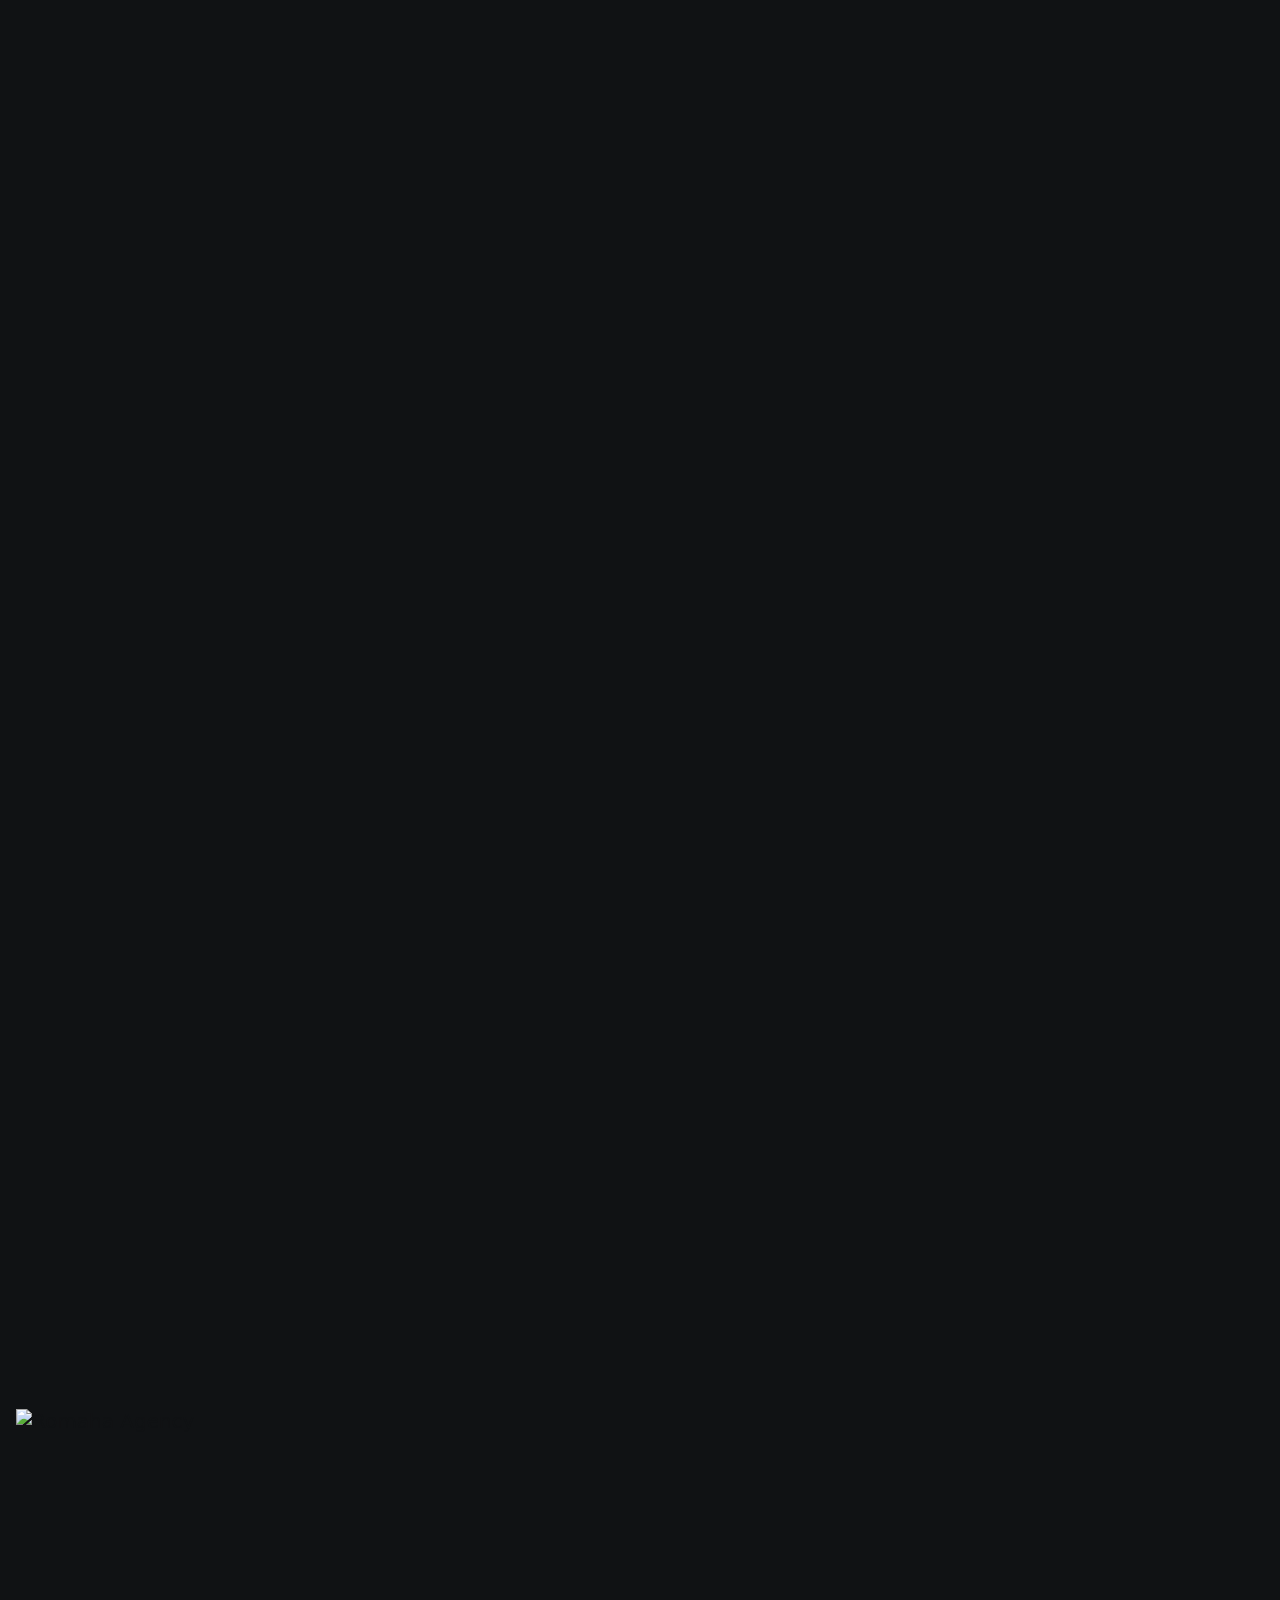
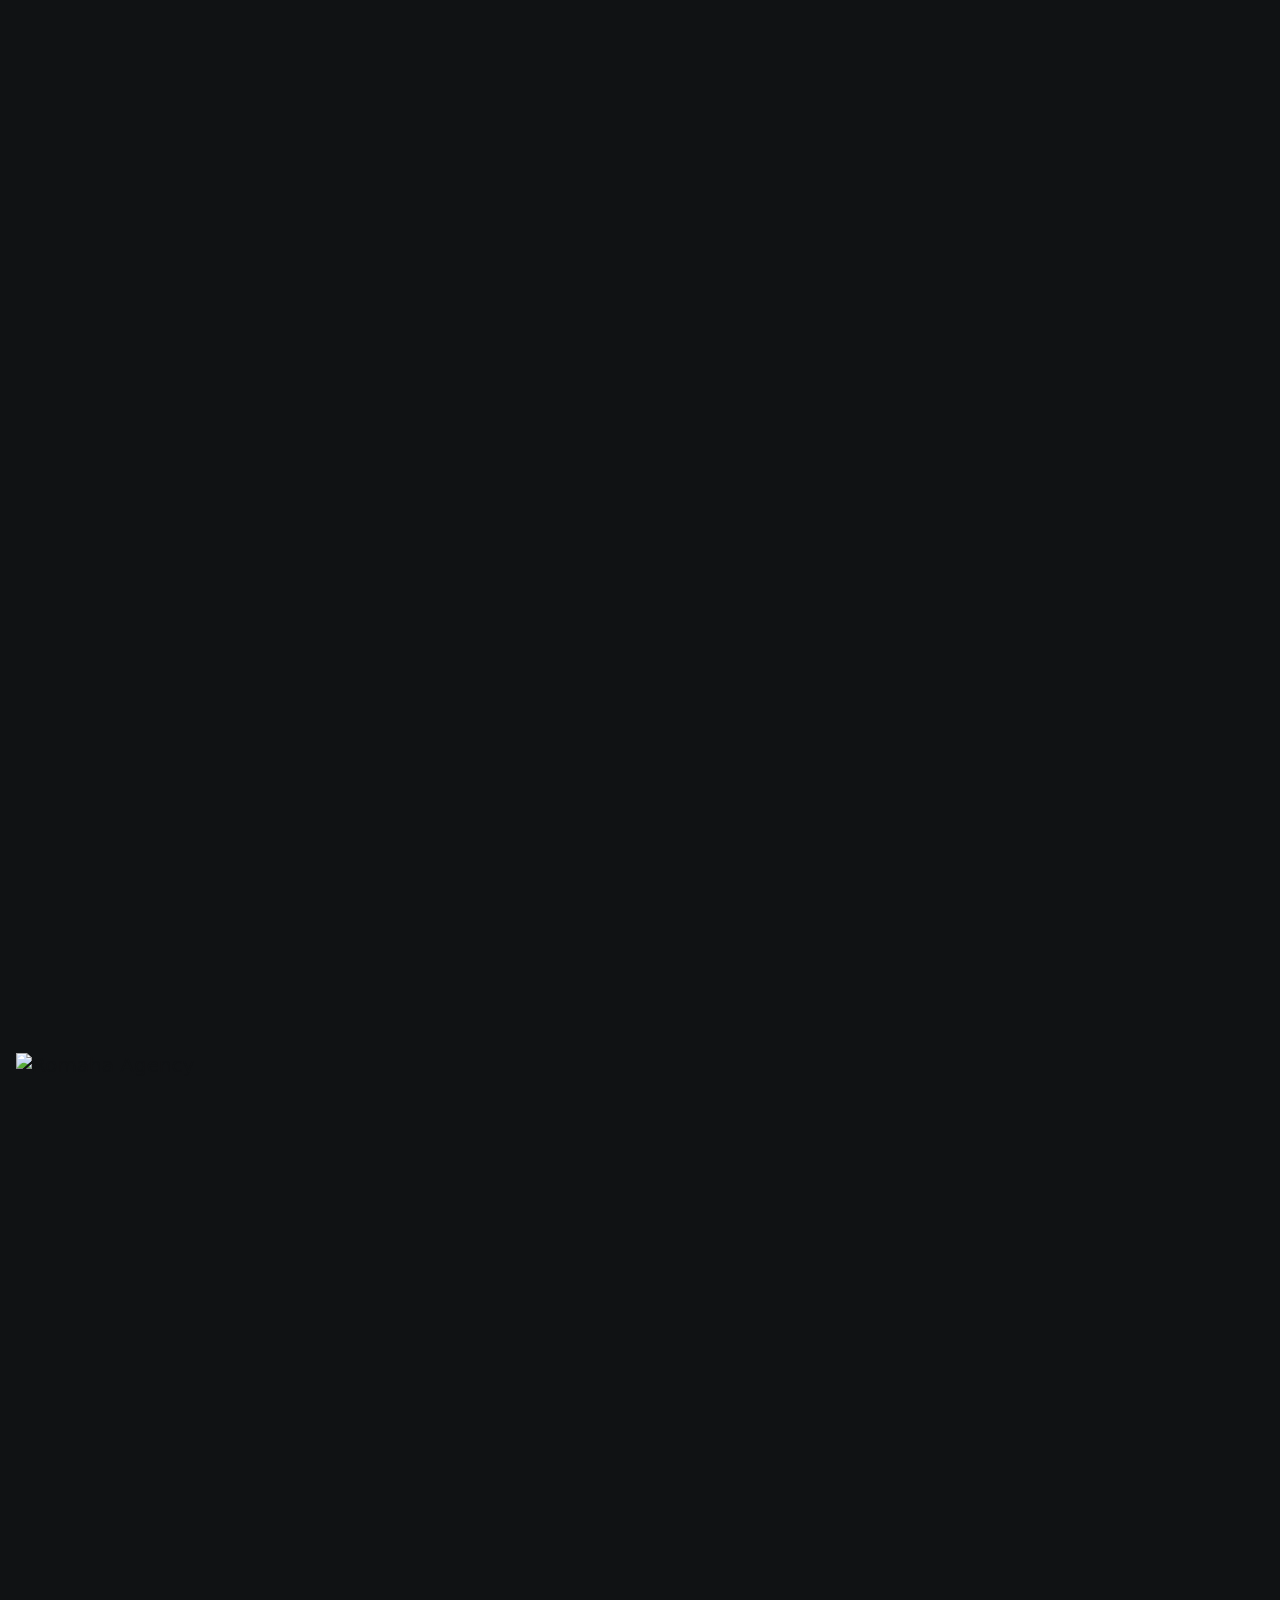
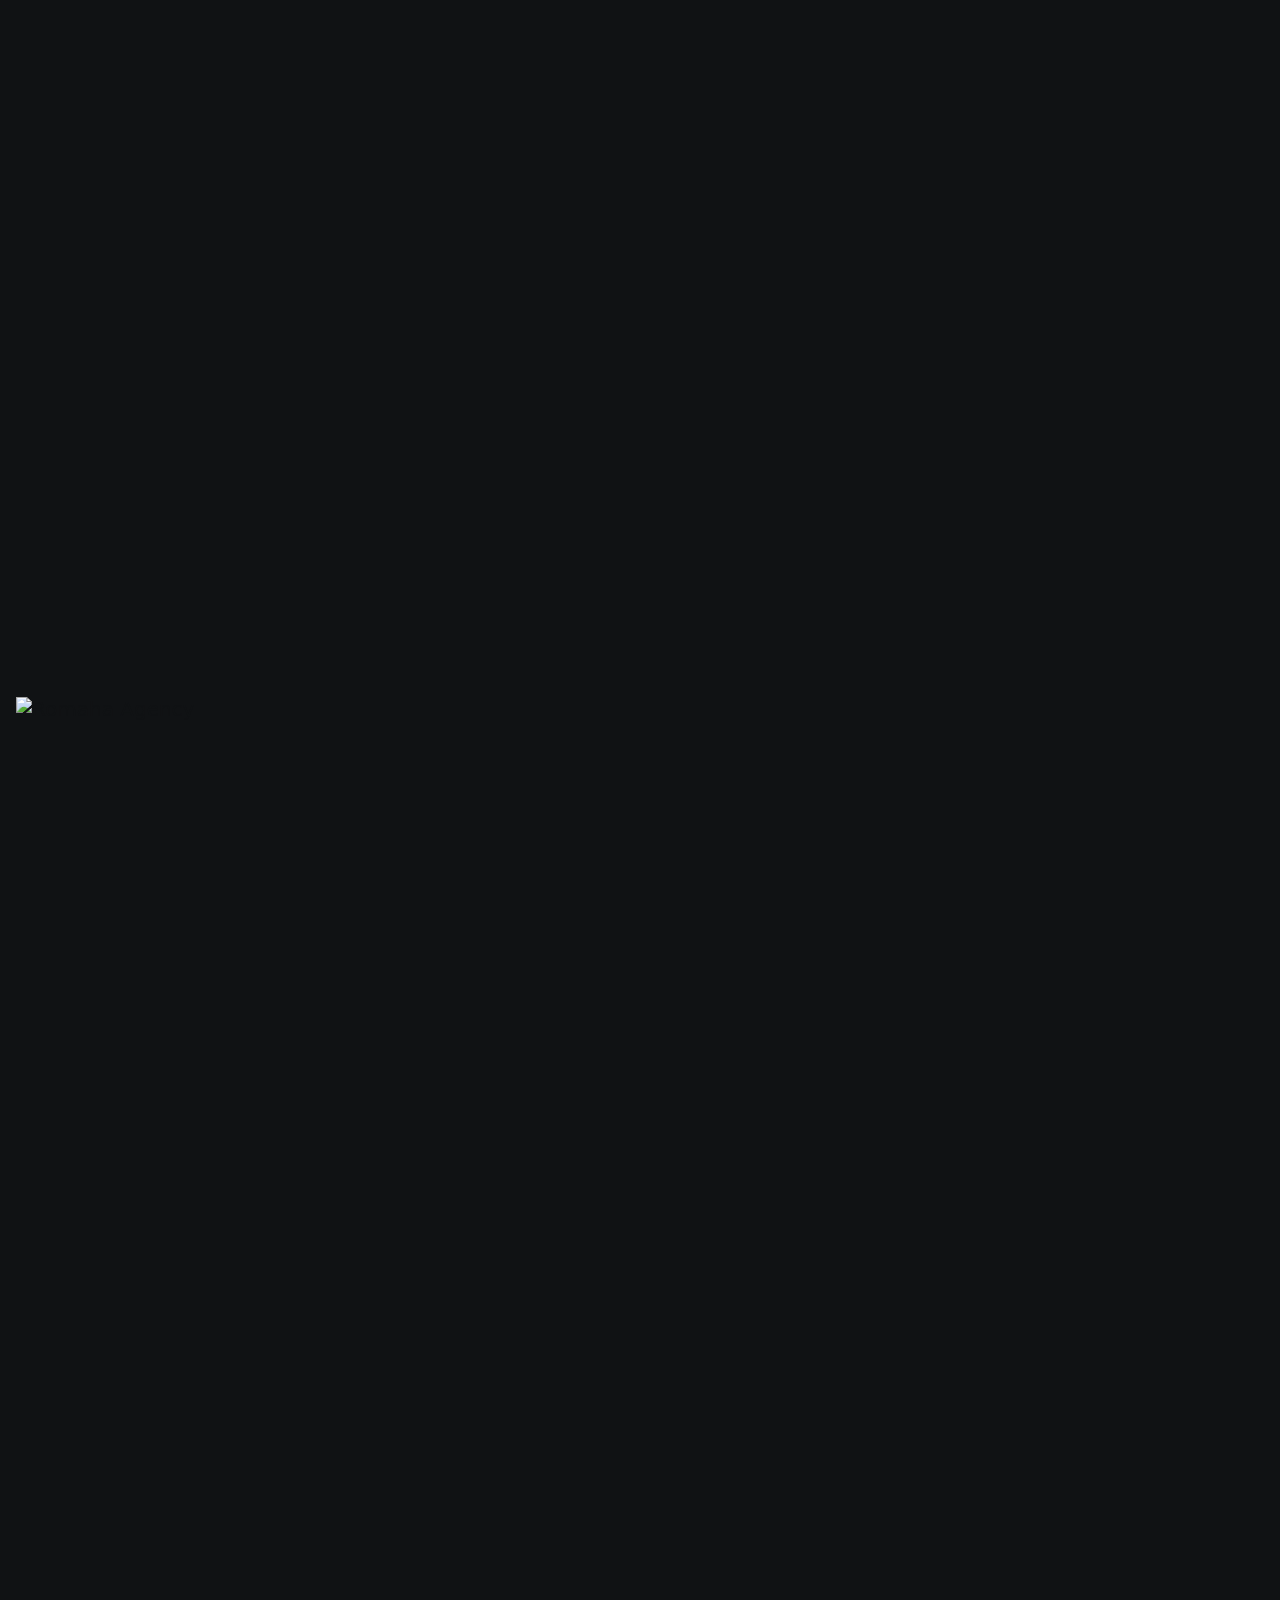
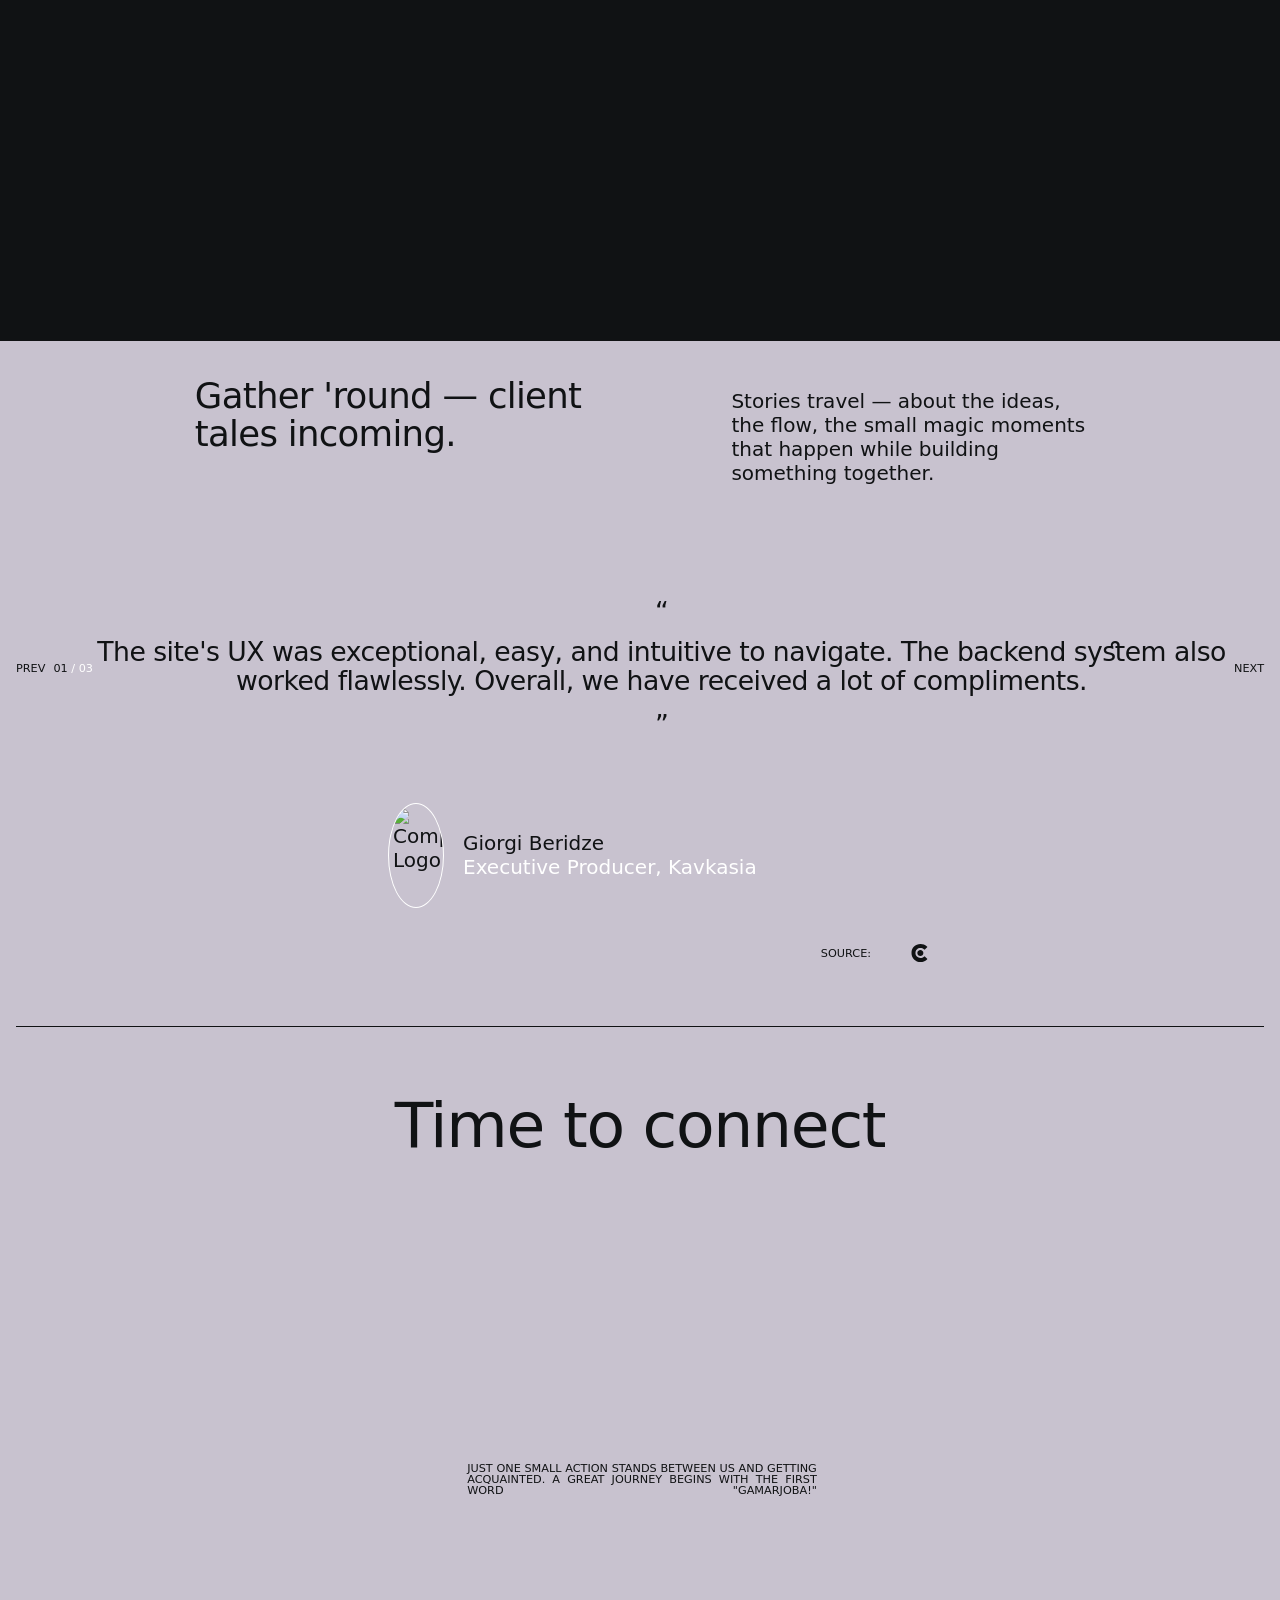
==== commit df8c7f26: "Add files via upload" ====
--- a/index.html
+++ b/index.html
@@ -1,5 +1,5 @@
 <!doctype html>
-<html lang="en" class="-loaded -ready">
+<html lang="en">
  <head>
   <meta charset="utf-8">
   <meta name="viewport" content="width=device-width, initial-scale=1">
@@ -82,14 +82,76 @@
   <link rel="msapplication-TileImage" href="/Romaha/fav/mstile-144x144.png">
   <meta name="description" content="We provide full cycle web development and design services.">
   <meta name="twitter:card" content="summary_large_image">
-  <meta name="twitter:title" content="Romaha Agency — Tbilisi Design Studio">
+  <meta name="twitter:title" content="Romaha Agency — Index">
   <meta name="twitter:description" content="We provide full cycle web development and design services.">
-  <meta name="twitter:image" content="/Romaha/share-screen.jpg">
-  <meta property="og:title" content="Romaha Agency — Tbilisi Design Studio">
+  <meta name="twitter:image" content="share-screen.jpg">
+  <meta property="og:title" content="Romaha Agency — Index">
   <meta property="og:description" content="We provide full cycle web development and design services.">
-  <meta property="og:image" content="/Romaha/share-screen.jpg">
-  <meta property="og:image" content="/Romaha/share-screen.jpg">
- </head>
+  <meta property="og:image" content="share-screen.jpg">
+  <meta property="og:image" content="share-screen.jpg">
+ 
+<style id="romaha-force-visible">
+/* Force page out of loading/hidden state */
+html {
+  overflow: auto !important;
+  height: auto !important;
+}
+html #FiddleDigital,
+#FiddleDigital {
+  background-color: var(--c-berry, #c8c2cf) !important;
+  min-height: 100vh;
+}
+/* Kill splash */
+.splash,
+.m-splash-underlay {
+  display: none !important;
+  opacity: 0 !important;
+  pointer-events: none !important;
+}
+/* Make all animated / onload content visible */
+.-onload,
+.-a-to-top,
+.-a-to-bottom,
+.-a-to-top100,
+.-a-to-bottom100,
+.-a-scale-in,
+.-a-scale-out,
+.-opacity,
+.-a-streight,
+.-st,
+[class*="-a-"],
+.lazyLoad {
+  opacity: 1 !important;
+  visibility: visible !important;
+  transform: none !important;
+  scale: 1 !important;
+  filter: none !important;
+  transition: none !important;
+}
+.-hl {
+  scale: 1 1 !important;
+}
+/* Menu visible */
+.menu,
+.menu a,
+.menu a span,
+.menu a label {
+  opacity: 1 !important;
+  color: inherit !important;
+  pointer-events: all !important;
+  translate: 0 !important;
+}
+.menu-bg:before {
+  transform: none !important;
+}
+/* Video / media placeholders shouldn't stay empty black forever - show at least bg */
+.c-welcome .media-holder,
+.c-welcome .mw-mh-m-d {
+  background-color: #1a1a1a;
+}
+</style>
+
+</head>
  <body class="-fiddle-digital">
   <div id="RomahaAgency">
    <!--[-->
@@ -332,7 +394,7 @@
      </div>
      <div class="-w brief" data-v-be6ebc95 data-v-4f043ceb>
       <!--[-->
-      <p class="-h4 -m-h5 -a-12" data-v-be6ebc95><!--[--><!--[--><!--[-->An award-winning<!--]--><!--]--><!--[--><span class="-mm -up" data-v-be6ebc95>(63+)</span><!--]--><!--[--><!--[-->digital-first Design Agency committed to<!--]--><!--]--><!--[-->
+      <p class="-h4 -m-h5 -a-12" data-v-be6ebc95><!--[--><!--[--><!--[-->An award-winning<!--]--><!--]--><!--[--><span class="-mm -up" data-v-be6ebc95>(40+)</span><!--]--><!--[--><!--[-->digital-first Design Agency committed to<!--]--><!--]--><!--[-->
        <svg class="-a-3" data-v-be6ebc95>
         <use href="#icon-24_aesthetics"></use>
        </svg>
@@ -349,7 +411,7 @@
       <!---->
       <!---->
       <!---->
-      <a href="/connect" class="button -p -a-3" aria-label="Get in touch" title="Get in touch" data-v-5d9bd33c><span class="basic -m" data-v-5d9bd33c><span data-v-5d9bd33c>Get in touch</span></span><span class="hover -m" data-v-5d9bd33c><span data-v-5d9bd33c>Get in touch</span></span><!----></a><!--]-->
+      <a href="/Romaha/connect" class="button -p -a-3" aria-label="Get in touch" title="Get in touch" data-v-5d9bd33c><span class="basic -m" data-v-5d9bd33c><span data-v-5d9bd33c>Get in touch</span></span><span class="hover -m" data-v-5d9bd33c><span data-v-5d9bd33c>Get in touch</span></span><!----></a><!--]-->
       <!--]-->
      </div>
      <div class="legit -w" data-v-be6ebc95 data-v-d781b8c6>
@@ -359,7 +421,7 @@
         <span class="-m -m-m title" data-v-d781b8c6>Brands &amp; Communication Design <!----></span><!---->
         <span class="-mm -m-m y" data-v-d781b8c6>2026</span><span class="-mm -up rel" data-v-d781b8c6><!--[--><!--[--><!--[-->Red<!--]--><!--]--><!--[--><span class="-accent" style="" data-v-d781b8c6>Dot</span><!--]--><!--[--><!--[--> Award<!--]--><!--]--><!--]--></span>
         <figure class="" data-v-d781b8c6 data-v-3815b461>
-         <img string="lazy" string-lazy="https://media.fiddle.digital/uploads/logo_64_reddot_14b968f44e.svg" alt="Romaha Agency" data-v-3815b461>
+         <img string="lazy" string-lazy="https://ramashery.github.io/Romaha/uploads/logo_64_reddot_14b968f44e.svg" alt="Romaha Agency" data-v-3815b461>
         </figure>
        </div>
        <div class="i -a-5" data-v-d781b8c6>
@@ -405,17 +467,17 @@
        </div>
        <div class="fig fig-1 -a-3" data-v-d781b8c6>
         <figure class="-fit" data-v-d781b8c6 data-v-3815b461>
-         <img string="lazy" string-lazy="https://media.fiddle.digital/uploads/w_stage_bb62f8ad73.webp" alt="Romaha Agency" data-v-3815b461>
+         <img string="lazy" string-lazy="https://ramashery.github.io/Romaha/uploads/w_stage_bb62f8ad73.webp" alt="Romaha Agency" data-v-3815b461>
         </figure>
        </div>
        <div class="fig fig-2 -a-4" data-v-d781b8c6>
         <figure class="-fit" data-v-d781b8c6 data-v-3815b461>
-         <img string="lazy" string-lazy="https://media.fiddle.digital/uploads/red_carpet_974efea345.webp" alt="Romaha Agency" data-v-3815b461>
+         <img string="lazy" string-lazy="https://ramashery.github.io/Romaha/uploads/red_carpet_974efea345.webp" alt="Romaha Agency" data-v-3815b461>
         </figure>
        </div>
        <div class="fig fig-3 -a-5" data-v-d781b8c6>
         <figure class="-fit" data-v-d781b8c6 data-v-3815b461>
-         <img string="lazy" string-lazy="https://media.fiddle.digital/uploads/yumi_8bce2d51b6.webp" alt="Romaha Agency" data-v-3815b461>
+         <img string="lazy" string-lazy="https://ramashery.github.io/Romaha/uploads/yumi_8bce2d51b6.webp" alt="Romaha Agency" data-v-3815b461>
         </figure>
        </div>
        <!--]-->
@@ -425,12 +487,12 @@
     <!--[-->
     <section class="c-selected" string string-repeat string-id="home-selected" string-offset-enter="-75%" string-offset-exit="-75%" data-v-3b5a518c>
      <!---->
-     <a href="/work" class="title -h2 -m-h4 -a-1" string="cursor" string-cursor-class="-all" string-cursor-target-style-disable data-v-3b5a518c><span class="-base" data-v-3b5a518c>Work</span><span class="-hover" data-v-3b5a518c>See all</span><!----></a><!--[-->
+     <a href="/Romaha/work" class="title -h2 -m-h4 -a-1" string="cursor" string-cursor-class="-all" string-cursor-target-style-disable data-v-3b5a518c><span class="-base" data-v-3b5a518c>Work</span><span class="-hover" data-v-3b5a518c>See all</span><!----></a><!--[-->
      <div class="featured" style="--top:01;" string="progress" string-self-disable string-id="feature-0" data-v-3b5a518c>
-      <span class="project-cover" style="background-image:url('https://media.fiddle.digital/uploads/bg_9b1c6ddbe3.webp');" string-copy-from="feature-0" data-v-3b5a518c></span>
+      <span class="project-cover" style="background-image:url('https://ramashery.github.io/Romaha/uploads/bg_9b1c6ddbe3.webp');" string-copy-from="feature-0" data-v-3b5a518c></span>
       <div class="-w" data-v-3b5a518c data-v-4f043ceb>
        <!--[-->
-       <a href="https://tbilisi-tune.fiddle.digital" rel="noopener noreferrer" target="_blank" string="cursor" string-cursor-class="-project-blank" data-v-3b5a518c>
+       <a href="https://tbilisi-tune.romaha.agency" rel="noopener noreferrer" target="_blank" string="cursor" string-cursor-class="-project-blank" data-v-3b5a518c>
         <div class="video-wrap -fit" data-v-3b5a518c data-v-1a5cce64>
          <video muted playsinline loop autoplay data-v-1a5cce64></video>
         </div>
@@ -441,7 +503,7 @@
       </div>
      </div>
      <div class="featured" style="--top:11;" string="progress" string-self-disable string-id="feature-1" data-v-3b5a518c>
-      <span class="project-cover" style="background-image:url('https://media.fiddle.digital/uploads/bg_1e5ef57a77.webp');" string-copy-from="feature-1" data-v-3b5a518c></span>
+      <span class="project-cover" style="background-image:url('https://ramashery.github.io/Romaha/uploads/bg_1e5ef57a77.webp');" string-copy-from="feature-1" data-v-3b5a518c></span>
       <div class="-w" data-v-3b5a518c data-v-4f043ceb>
        <!--[-->
        <a href="https://wearekavkasia.com" rel="noopener noreferrer" target="_blank" string="cursor" string-cursor-class="-project-blank" data-v-3b5a518c>
@@ -455,10 +517,10 @@
       </div>
      </div>
      <div class="featured" style="--top:21;" string="progress" string-self-disable string-id="feature-2" data-v-3b5a518c>
-      <span class="project-cover" style="background-image:url('https://media.fiddle.digital/uploads/bg_f7796eaae6.webp');" string-copy-from="feature-2" data-v-3b5a518c></span>
+      <span class="project-cover" style="background-image:url('https://ramashery.github.io/Romaha/uploads/bg_f7796eaae6.webp');" string-copy-from="feature-2" data-v-3b5a518c></span>
       <div class="-w" data-v-3b5a518c data-v-4f043ceb>
        <!--[-->
-       <a href="/work/geo-connect" class="" string="cursor" string-cursor-class="-project-route" data-v-3b5a518c>
+       <a href="/Romaha/work/geo-connect" class="" string="cursor" string-cursor-class="-project-route" data-v-3b5a518c>
         <div class="video-wrap -fit" data-v-3b5a518c data-v-1a5cce64>
          <video muted playsinline loop autoplay data-v-1a5cce64></video>
         </div>
@@ -521,7 +583,7 @@
        <!---->
        <!---->
        <!---->
-       <a href="/f-project" class="button -p -a-3 -secondary" aria-label title data-v-5d9bd33c><span class="basic -m" data-v-5d9bd33c><span data-v-5d9bd33c>Learn More</span></span><span class="hover -m" data-v-5d9bd33c><span data-v-5d9bd33c>Learn More</span></span><!----></a><!--]-->
+       <a href="/Romaha/f-project" class="button -p -a-3 -secondary" aria-label title data-v-5d9bd33c><span class="basic -m" data-v-5d9bd33c><span data-v-5d9bd33c>Learn More</span></span><span class="hover -m" data-v-5d9bd33c><span data-v-5d9bd33c>Learn More</span></span><!----></a><!--]-->
        <!--]-->
       </div>
       <div class="r -a-7" data-v-d2db5bbb>
@@ -619,7 +681,7 @@
           <div string="anchor" string-anchor="top random(left,right)" data-v-cbe5cc83>
            <!--[-->
            <figure class="" data-v-cbe5cc83 data-v-3815b461>
-            <img string="lazy" string-lazy="https://media.fiddle.digital/uploads/1_1_c9aa5d55d1.jpg" alt="Romaha Agency" data-v-3815b461>
+            <img string="lazy" string-lazy="https://ramashery.github.io/Romaha/1_1_c9aa5d55d1.jpg" alt="Romaha Agency" data-v-3815b461>
            </figure>
            <!---->
            <!--]-->
@@ -636,7 +698,7 @@
           <div string="anchor" string-anchor="top random(left,right)" data-v-cbe5cc83>
            <!--[-->
            <figure class="" data-v-cbe5cc83 data-v-3815b461>
-            <img string="lazy" string-lazy="https://media.fiddle.digital/uploads/1_3_e8bf2633d3.jpg" alt="Romaha Agency" data-v-3815b461>
+            <img string="lazy" string-lazy="https://ramashery.github.io/Romaha/uploads/1_3_e8bf2633d3.jpg" alt="Romaha Agency" data-v-3815b461>
            </figure>
            <!---->
            <!--]-->
@@ -653,7 +715,7 @@
           <div string="anchor" string-anchor="top random(left,right)" data-v-cbe5cc83>
            <!--[-->
            <figure class="" data-v-cbe5cc83 data-v-3815b461>
-            <img string="lazy" string-lazy="https://media.fiddle.digital/uploads/2_2_c1f310e9b8.jpg" alt="Romaha Agency" data-v-3815b461>
+            <img string="lazy" string-lazy="https://ramashery.github.io/Romaha/uploads/2_2_c1f310e9b8.jpg" alt="Romaha Agency" data-v-3815b461>
            </figure>
            <!---->
            <!--]-->
@@ -670,7 +732,7 @@
           <div string="anchor" string-anchor="top random(left,right)" data-v-cbe5cc83>
            <!--[-->
            <figure class="" data-v-cbe5cc83 data-v-3815b461>
-            <img string="lazy" string-lazy="https://media.fiddle.digital/uploads/2_2_aad2157a2a.jpg" alt="Romaha Agency" data-v-3815b461>
+            <img string="lazy" string-lazy="https://ramashery.github.io/Romaha/uploads/2_2_aad2157a2a.jpg" alt="Romaha Agency" data-v-3815b461>
            </figure>
            <!---->
            <!--]-->
@@ -704,7 +766,7 @@
           <div string="anchor" string-anchor="top random(left,right)" data-v-cbe5cc83>
            <!--[-->
            <figure class="" data-v-cbe5cc83 data-v-3815b461>
-            <img string="lazy" string-lazy="https://media.fiddle.digital/uploads/4_3_96e59cb7f9.jpg" alt="Romaha Agency" data-v-3815b461>
+            <img string="lazy" string-lazy="https://ramashery.github.io/Romaha/uploads/4_3_96e59cb7f9.jpg" alt="Romaha Agency" data-v-3815b461>
            </figure>
            <!---->
            <!--]-->
@@ -721,7 +783,7 @@
           <div string="anchor" string-anchor="top random(left,right)" data-v-cbe5cc83>
            <!--[-->
            <figure class="" data-v-cbe5cc83 data-v-3815b461>
-            <img string="lazy" string-lazy="https://media.fiddle.digital/uploads/5_4_faf4b34566.jpg" alt="Romaha Agency" data-v-3815b461>
+            <img string="lazy" string-lazy="https://ramashery.github.io/Romaha/uploads/5_4_faf4b34566.jpg" alt="Romaha Agency" data-v-3815b461>
            </figure>
            <!---->
            <!--]-->
@@ -738,7 +800,7 @@
           <div string="anchor" string-anchor="top random(left,right)" data-v-cbe5cc83>
            <!--[-->
            <figure class="" data-v-cbe5cc83 data-v-3815b461>
-            <img string="lazy" string-lazy="https://media.fiddle.digital/uploads/6_1_dd40b4dd5f.jpg" alt="Romaha Agency" data-v-3815b461>
+            <img string="lazy" string-lazy="https://ramashery.github.io/Romaha/uploads/6_1_dd40b4dd5f.jpg" alt="Romaha Agency" data-v-3815b461>
            </figure>
            <!---->
            <!--]-->
@@ -755,7 +817,7 @@
           <div string="anchor" string-anchor="top random(left,right)" data-v-cbe5cc83>
            <!--[-->
            <figure class="" data-v-cbe5cc83 data-v-3815b461>
-            <img string="lazy" string-lazy="https://media.fiddle.digital/uploads/6_4_8fc0f3e8a9.jpg" alt="Romaha Agency" data-v-3815b461>
+            <img string="lazy" string-lazy="https://ramashery.github.io/Romaha/uploads/6_4_8fc0f3e8a9.jpg" alt="Romaha Agency" data-v-3815b461>
            </figure>
            <!---->
            <!--]-->
@@ -772,7 +834,7 @@
           <div string="anchor" string-anchor="top random(left,right)" data-v-cbe5cc83>
            <!--[-->
            <figure class="" data-v-cbe5cc83 data-v-3815b461>
-            <img string="lazy" string-lazy="https://media.fiddle.digital/uploads/7_2_8d256fb1fc.jpg" alt="Romaha Agency" data-v-3815b461>
+            <img string="lazy" string-lazy="https://ramashery.github.io/Romaha/uploads/7_2_8d256fb1fc.jpg" alt="Romaha Agency" data-v-3815b461>
            </figure>
            <!---->
            <!--]-->
@@ -806,7 +868,7 @@
           <div string="anchor" string-anchor="top random(left,right)" data-v-cbe5cc83>
            <!--[-->
            <figure class="" data-v-cbe5cc83 data-v-3815b461>
-            <img string="lazy" string-lazy="https://media.fiddle.digital/uploads/8_1_50e2aed38a.jpg" alt="Romaha Agency" data-v-3815b461>
+            <img string="lazy" string-lazy="https://ramashery.github.io/Romaha/uploads/8_1_50e2aed38a.jpg" alt="Romaha Agency" data-v-3815b461>
            </figure>
            <!---->
            <!--]-->
@@ -823,7 +885,7 @@
           <div string="anchor" string-anchor="top random(left,right)" data-v-cbe5cc83>
            <!--[-->
            <figure class="" data-v-cbe5cc83 data-v-3815b461>
-            <img string="lazy" string-lazy="https://media.fiddle.digital/uploads/9_2_24d5698644.jpg" alt="Romaha Agency" data-v-3815b461>
+            <img string="lazy" string-lazy="https://ramashery.github.io/Romaha/uploads/9_2_24d5698644.jpg" alt="Romaha Agency" data-v-3815b461>
            </figure>
            <!---->
            <!--]-->
@@ -857,7 +919,7 @@
           <div string="anchor" string-anchor="top random(left,right)" data-v-cbe5cc83>
            <!--[-->
            <figure class="" data-v-cbe5cc83 data-v-3815b461>
-            <img string="lazy" string-lazy="https://media.fiddle.digital/uploads/10_1_ca4e1e5a64.jpg" alt="Romaha Agency" data-v-3815b461>
+            <img string="lazy" string-lazy="https://ramashery.github.io/Romaha/uploads/10_1_ca4e1e5a64.jpg" alt="Romaha Agency" data-v-3815b461>
            </figure>
            <!---->
            <!--]-->
@@ -874,7 +936,7 @@
           <div string="anchor" string-anchor="top random(left,right)" data-v-cbe5cc83>
            <!--[-->
            <figure class="" data-v-cbe5cc83 data-v-3815b461>
-            <img string="lazy" string-lazy="https://media.fiddle.digital/uploads/11_3_5577a881f9.jpg" alt="Romaha Agency" data-v-3815b461>
+            <img string="lazy" string-lazy="https://ramashery.github.io/Romaha/uploads/11_3_5577a881f9.jpg" alt="Romaha Agency" data-v-3815b461>
            </figure>
            <!---->
            <!--]-->
@@ -913,7 +975,7 @@
        <span class="-mm -up prev -a-9" style="--l-delay:0.45;" data-v-6fd811df>Prev</span><span class="-mm -up pages -a-4" style="--l-delay:0.75;" data-v-6fd811df><span data-v-6fd811df>01</span> / 03</span><span class="-mm -up next -a-6" style="--l-delay:0.6;" data-v-6fd811df>Next</span><!--]-->
       </div>
       <figure class="logo -a-3" style="--l-delay:0.15;" data-v-6fd811df>
-       <img src="https://media.fiddle.digital/uploads/kavkasia_b89b002701.svg" alt="Company Logo" data-v-6fd811df>
+       <img src="https://ramashery.github.io/Romaha/uploads/kavkasia_b89b002701.svg" alt="Company Logo" data-v-6fd811df>
       </figure>
       <div class="person" data-v-6fd811df>
        <span class="name -a-11" style="--l-delay:0.75;" data-v-6fd811df><span data-v-6fd811df>Giorgi Beridze</span></span><span class="position -a-5" style="--l-delay:0.9;" data-v-6fd811df><span data-v-6fd811df>Executive Producer, Kavkasia</span></span>
@@ -947,7 +1009,7 @@
        <!---->
        <!---->
        <!---->
-       <a href="/connect" class="button -p -a-3" aria-label="Get in touch" title="Get in touch" data-v-5d9bd33c><!----><!----><!--[-->
+       <a href="/Romaha/connect" class="button -p -a-3" aria-label="Get in touch" title="Get in touch" data-v-5d9bd33c><!----><!----><!--[-->
         <svg data-v-56820aac data-v-5d9bd33c-s>
          <use href="#icon-24_enter"></use>
         </svg>
@@ -969,20 +1031,20 @@
       </figure>
       <nav class="nav -h2 -m-h4" data-v-b5494f60>
        <div class="-a-2" data-v-b5494f60>
-        <a href="/work" class="" data-v-b5494f60>Work</a>
+        <a href="/Romaha/work" class="" data-v-b5494f60>Work</a>
        </div>
        <div class="-a-3" data-v-b5494f60>
-        <a href="/about" class="" data-v-b5494f60>About</a>
+        <a href="/Romaha/about" class="" data-v-b5494f60>About</a>
        </div>
        <div class="-a-4" data-v-b5494f60>
-        <a href="/connect" class="" data-v-b5494f60>Let's talk</a>
+        <a href="/Romaha/connect" class="" data-v-b5494f60>Let's talk</a>
        </div>
       </nav>
       <nav class="soc -m -m-p" data-v-b5494f60>
        <a target="_blank" href="https://www.awwwards.com/Romaha/" class="-a-streight" style="--l-delay:0.15;" data-v-b5494f60>Awwwards</a><a target="_blank" href="https://www.instagram.com/romaha.agency/" class="-a-streight" style="--l-delay:0.3;" data-v-b5494f60>Instagram</a><a target="_blank" href="https://dribbble.com/RomahaAgency" class="-a-streight" style="--l-delay:0.3175;" data-v-b5494f60>Dribbble</a><a target="_blank" href="https://www.behance.net/romahaagency" class="-a-streight" style="--l-delay:0.225;" data-v-b5494f60>Behance</a>
       </nav>
       <div class="end -mm -up" data-v-b5494f60>
-       <span class="cookie-preferences -link -a-streight" style="--l-delay:0.3;" data-v-b5494f60>Cookie preferences</span><span class="copy -a-to-top -opacity" data-v-b5494f60>©<span class="c-current-year" data-v-b5494f60>2026</span></span><a href="/404" class="-a-streight not-found" style="--l-delay:0.9;" data-v-b5494f60>p. 4 04</a>
+       <span class="cookie-preferences -link -a-streight" style="--l-delay:0.3;" data-v-b5494f60>Cookie preferences</span><span class="copy -a-to-top -opacity" data-v-b5494f60>©<span class="c-current-year" data-v-b5494f60>2026</span></span><a href="/Romaha/404" class="-a-streight not-found" style="--l-delay:0.9;" data-v-b5494f60>p. 4 04</a>
       </div>
      </div>
     </footer>
@@ -1006,7 +1068,7 @@
    <nav class="-loading menu" data-v-81c60b13>
     <!---->
     <!---->
-    <a href="/work" class="-m-m -nl work" data-v-81c60b13><span data-v-81c60b13>Work<label class="-mm -up" data-v-81c60b13>&nbsp;(19)</label></span></a><a href="/about" class="-m-m -nl" data-v-81c60b13><span data-v-81c60b13>About</span></a><a href="/connect" class="-m-m -nl connect" data-v-81c60b13><span data-v-81c60b13>Let's talk<label class="-mm -up" data-v-81c60b13>&nbsp;+</label></span></a>
+    <a href="/Romaha/work" class="-m-m -nl work" data-v-81c60b13><span data-v-81c60b13>Work<label class="-mm -up" data-v-81c60b13>&nbsp;(19)</label></span></a><a href="/Romaha/about" class="-m-m -nl" data-v-81c60b13><span data-v-81c60b13>About</span></a><a href="/Romaha/connect" class="-m-m -nl connect" data-v-81c60b13><span data-v-81c60b13>Let's talk<label class="-mm -up" data-v-81c60b13>&nbsp;+</label></span></a>
     <button class="" data-v-81c60b13></button>
    </nav>
    <!---->
@@ -1015,22 +1077,53 @@
    <!--]-->
   </div>
   <div id="teleports"></div>
-  <script>window.__NUXT__={};window.__NUXT__.config={public:{strapiUrl:"https://media.fiddle.digital",posthogPublicKey:"phc_ORiO0Dnfb5VEjlyUzB9PL4wOWOiaOnySKd0CQqnCaDd",posthogHost:"https://eu.i.posthog.com",gtag:{enabled:true,initMode:"auto",id:"",initCommands:[],config:{},tags:[],loadingStrategy:"defer",url:"https://www.googletagmanager.com/gtag/js"},i18n:{baseUrl:"",defaultLocale:"en",rootRedirect:"",redirectStatusCode:302,skipSettingLocaleOnNavigate:false,locales:[{code:"en",language:"en-US",name:"English"},{code:"fr",language:"fr-FR",name:"Français"},{code:"de",language:"de-DE",name:"Deutsch"}],detectBrowserLanguage:{alwaysRedirect:false,cookieCrossOrigin:false,cookieDomain:"",cookieKey:"fiddle_locale",cookieSecure:false,fallbackLocale:"",redirectOn:"root",useCookie:true},experimental:{localeDetector:"",typedPages:true,typedOptionsAndMessages:false,alternateLinkCanonicalQueries:true,devCache:false,cacheLifetime:"",stripMessagesPayload:false,preload:false,strictSeo:false,nitroContextDetection:true,httpCacheDuration:10,compactRoutes:false,prerenderMessages:false},domainLocales:{en:{domain:""},fr:{domain:""},de:{domain:""}}}},app:{baseURL:"/Romaha/",buildId:"c80ff1d8-230d-4867-abdd-647e068d8c80",buildAssetsDir:"/Romaha/_nuxt/",cdnURL:""}}</script>
-  <script type="application/json" data-nuxt-data="nuxt-app" data-ssr="true" id="__NUXT_DATA__">[["ShallowReactive",1],{"data":2,"state":5,"once":15,"_errors":16,"serverRendered":4,"path":18,"pinia":19},["ShallowReactive",3],{"page-projects":4,"page-home":4},true,["Reactive",6],{"$si18n:cached-locale-configs":7,"$si18n:resolved-locale":14},{"en":8,"fr":10,"de":12},{"fallbacks":9,"cacheable":4},[],{"fallbacks":11,"cacheable":4},[],{"fallbacks":13,"cacheable":4},[],"",["Set"],["ShallowReactive",17],{"page-projects":-1,"page-home":-1},"\u002F",["Reactive",20],{"content":21,"responsive":786},{"awards":22,"awardsLocale":14,"legit":24,"legitLocale":14,"home":35,"design":327,"getInTouch":347,"priceItems":51,"projects":365,"showedProjects":365,"projectCategories":658,"projectPage":708,"navigation":712,"activeProject":51,"locale":784,"alternateLocalePaths":785},{"awards":23},[],{"welcome_awards":25,"welcome_frame_1":26,"welcome_frame_2":29,"welcome_frame_3":32},[],{"data":27},{"attributes":28},{"url":14,"mime":14},{"data":30},{"attributes":31},{"url":14,"mime":14},{"data":33},{"attributes":34},{"url":14,"mime":14},{"projects":36,"welcome_title":142,"welcome_subtitle_1":143,"welcome_subtitle_2":144,"welcome_display_title":145,"welcome_display_subtitle_1":146,"welcome_display_subtitle_2":147,"welcome_brief":148,"welcome_media":149,"welcome_awards":153,"welcome_frame_1":175,"welcome_frame_2":180,"welcome_frame_3":184,"liquid_title":188,"liquid_subtitles":189,"liquid_highlight_1":190,"liquid_highlight_2":191,"liquid_feature_video":192,"liquid_media_1":196,"liquid_media_2":199,"liquid_media_3":202,"fp_eyebrow":205,"fp_support_text":206,"fp_title":207,"fp_badge":208,"fp_caption":209,"fp_button_label":210,"fp_button_url":211,"empower_title":212,"empower_subcap":213,"empower_subtitle":214,"empower_caption_1":215,"empower_caption_2":216,"empower_caption_3":217,"empower_caption":218,"empower_media":219,"empower_slider_images":223,"empower_slider_video":227,"trust_title":231,"trust_subtitle":232,"trust_with":233,"trust_caption":237,"trust_slider_images":238,"trust_slider_video":244,"harmony_caption":248,"harmony_year_left":40,"harmony_year_right":249,"harmony_year_prefix":250,"harmonyRows":251,"testimonials_title":294,"testimonials_caption":295,"testimonials_source_url":296,"testimonials":297,"talk_title":313,"talk_subtitle":314,"talk_media":315,"talk_slider_images":319,"talk_slider_video":323,"welcome_human_first":326},[37,74,106],{"project":38,"bigMedia":59,"featuredMainMedia":63,"featuredBackgroundMedia":68,"shortDescription":73},{"data":39},{"id":40,"attributes":41},"17",{"title":42,"description":42,"url":43,"slug":44,"cover":45,"verticalCover":50,"country":52,"project_category":53,"type":58},"TbilisiTune","https:\u002F\u002Ftbilisi-tune.fiddle.digital","tbilisi-tune",{"data":46},{"attributes":47},{"url":48,"mime":49},"\u002Fuploads\u002Fstring_tune_cover_7b1686182e.jpg","image\u002Fjpeg",{"data":51},null,"Georgia",{"data":54},{"id":55,"attributes":56},"12",{"title":57},"Product","project",{"data":60},{"attributes":61},{"url":62,"mime":49},"https:\u002F\u002Fmedia.fiddle.digital\u002Fuploads\u002Fstring_tune_cover_35800ebe36.jpg",{"data":64},{"attributes":65},{"url":66,"mime":67},"https:\u002F\u002Fmedia.fiddle.digital\u002Fuploads\u002Ffeatured_stringtune_dd2bfa622f.mp4","video\u002Fmp4",{"data":69},{"attributes":70},{"url":71,"mime":72},"https:\u002F\u002Fmedia.fiddle.digital\u002Fuploads\u002Fbg_9b1c6ddbe3.webp","image\u002Fwebp","TbilisiTune is a modular JS library for quick, flexible use of animations and hooks – combine, tweak, or craft your own effects.",{"project":75,"bigMedia":93,"featuredMainMedia":97,"featuredBackgroundMedia":101,"shortDescription":105},{"data":76},{"id":77,"attributes":78},"16",{"title":79,"description":51,"url":80,"slug":81,"cover":82,"verticalCover":86,"country":87,"project_category":88,"type":58},"Kavkasia","https:\u002F\u002Fwearekavkasia.com","kavkasia",{"data":83},{"attributes":84},{"url":85,"mime":49},"\u002Fuploads\u002Fkavkasia_cover_7605ca71c2.jpg",{"data":51},"Georgia",{"data":89},{"id":90,"attributes":91},"3",{"title":92},"Corporate",{"data":94},{"attributes":95},{"url":96,"mime":49},"https:\u002F\u002Fmedia.fiddle.digital\u002Fuploads\u002Fkavkasia_featured_159b200f10.jpg",{"data":98},{"attributes":99},{"url":100,"mime":67},"https:\u002F\u002Fmedia.fiddle.digital\u002Fuploads\u002Ffeature_kavkasia_f406072b29.mp4",{"data":102},{"attributes":103},{"url":104,"mime":72},"https:\u002F\u002Fmedia.fiddle.digital\u002Fuploads\u002Fbg_1e5ef57a77.webp","Kavkasia is an award winning global experiential company with a unique specialism in holographic and immersive experiences.",{"project":107,"bigMedia":129,"featuredMainMedia":133,"featuredBackgroundMedia":137,"shortDescription":141},{"data":108},{"id":109,"attributes":110},"1",{"title":111,"description":112,"url":113,"slug":114,"cover":115,"verticalCover":119,"country":123,"project_category":124,"type":128},"GeoConnect","GeoConnect, a specialist in high-quality terminal junction splices for seamless electrical connections, needed a revamped digital presence to reflect their industry expertise. The goal was to build a modern e-commerce platform, complete with detailed 3D product renders, that showcased their top-tier partnerships with leading industrial clients across the Caucasus and beyond, while reinforcing their commitment to precision engineering and compliance.","https:\u002F\u002Fthermokonnect.com","geo-connect",{"data":116},{"attributes":117},{"url":118,"mime":49},"\u002Fuploads\u002Fthermo_konnect_cover_8ea61f16c8.jpg",{"data":120},{"attributes":121},{"url":122,"mime":67},"\u002Fuploads\u002Fpreview_v_26ce3a1393.mp4","Georgia",{"data":125},{"id":109,"attributes":126},{"title":127},"E-commerce","case",{"data":130},{"attributes":131},{"url":132,"mime":49},"https:\u002F\u002Fmedia.fiddle.digital\u002Fuploads\u002Fthermo_konnect_featured_81bef424da.jpg",{"data":134},{"attributes":135},{"url":136,"mime":67},"https:\u002F\u002Fmedia.fiddle.digital\u002Fuploads\u002Ffeatured_thermokonnect_1f77f835c1.mp4",{"data":138},{"attributes":139},{"url":140,"mime":72},"https:\u002F\u002Fmedia.fiddle.digital\u002Fuploads\u002Fbg_f7796eaae6.webp","GeoConnect specializes in crafting high-quality terminal junction splices for seamless electrical connections.","House of digital\u003Cbr>craft ©","Place where exceptional digital experiences are born in Tbilisi.","We provide end-to-end web development and design services from Tbilisi.","Design–Led Engineering Digital Agency","Web development and design services.","Georgian roots. Tbilisi base. Global focus.","An award-winning[[award:(63+)]]digital-first Design Agency committed to[[icon:icon-24_aesthetics]]exceptional design and the highest development[[icon:icon-24_dev]][[nobr:standards.]][[icon:icon-24_arrow]]",{"data":150},{"attributes":151},{"url":152,"mime":67},"https:\u002F\u002Fmedia.fiddle.digital\u002Fuploads\u002Ffdda_reel_c2464398bf.mp4",[154,160,166,172],{"title":155,"meta":156,"source":157,"icon_key":51,"accentTextColor":51,"preffix":51,"count":158,"icon":159},"Brands & Communication Design","2026","Red**Dot** Award",0,"https:\u002F\u002Fmedia.fiddle.digital\u002Fuploads\u002Flogo_64_reddot_14b968f44e.svg",{"title":161,"meta":162,"source":163,"icon_key":164,"accentTextColor":51,"preffix":51,"count":165,"icon":14},"Official Webby Winner","2025, 2026","The Webby Awards","icon-64_twa",2,{"title":167,"meta":168,"source":169,"icon_key":170,"accentTextColor":51,"preffix":171,"count":158,"icon":14},"Studio of the Year","2025","Awwwards","icon-64_awwwards","Nominee",{"title":167,"meta":168,"source":173,"icon_key":174,"accentTextColor":51,"preffix":171,"count":158,"icon":14},"CSS Design Awards","icon-64_cssda",{"data":176},{"attributes":177},{"url":178,"mime":179},"https:\u002F\u002Fmedia.fiddle.digital\u002Fuploads\u002Fred_carpet_974efea345.webp","application\u002Foctet-stream",{"data":181},{"attributes":182},{"url":183,"mime":179},"https:\u002F\u002Fmedia.fiddle.digital\u002Fuploads\u002Fw_stage_bb62f8ad73.webp",{"data":185},{"attributes":186},{"url":187,"mime":179},"https:\u002F\u002Fmedia.fiddle.digital\u002Fuploads\u002Fyumi_8bce2d51b6.webp","Design","That functions\nThat speaks\nThat inspires\nThat captivates\nThat educates\nThat amazes","Precise. Innovative.","Futuristic. Expressive.",{"data":193},{"attributes":194},{"url":195,"mime":67},"https:\u002F\u002Fmedia.fiddle.digital\u002Fuploads\u002Fdesign_is_3ed26fc16a.mp4",{"data":197},{"attributes":198},{"url":14,"mime":14},{"data":200},{"attributes":201},{"url":14,"mime":14},{"data":203},{"attributes":204},{"url":14,"mime":14},"Ready-to-go web presence.","Simplified UI.\nFaster launch.","Project","New","Best fit for the energetic and proactive.","Learn More","\u002Fconnect","Together with you, we create new stories. Modern, technological, successful — rooted in Tbilisi.","We deliver what we're responsible for:","Engaging user experience, world class web design & development, unique brand identity solutions to shine.","Our clients get industry leading digital products, all looking into the future. Years pass by and designs we provide are still worthy.","We make it possible as 10+ years experience in digital world doesn’t go unnoticed.","Gathering the best talents — engineers in minds helps us craft the best thought-out solutions.","Our inspiration begins with engineering, contemporary technological solutions, and innovation from the heart of Tbilisi.",{"data":220},{"attributes":221},{"url":222,"mime":67},"https:\u002F\u002Fmedia.fiddle.digital\u002Fuploads\u002Fsusuwatari_d070627919.mp4",[224,225,226],"https:\u002F\u002Fmedia.fiddle.digital\u002Fuploads\u002Fengaging_1_e705cf259e.jpg","https:\u002F\u002Fmedia.fiddle.digital\u002Fuploads\u002Fengaging_2_481ddf1dc3.jpg","https:\u002F\u002Fmedia.fiddle.digital\u002Fuploads\u002Fengaging_3_18caedea1f.jpg",{"data":228},{"attributes":229},{"url":230,"mime":67},"https:\u002F\u002Fmedia.fiddle.digital\u002Fuploads\u002Fsusuwatari_736f586d35.mp4","Broadcasting your brand worldwide from Georgia","Making your contribution to innovation and development is a true miracle. Each of us is capable of it. You are invited to participate in turning dreams into reality.",[234,235,236],"Feeling","Experience","Value","Each design element is an extension of the interface function. It's the purest expression of personality.",[239,240,241,242,243],"https:\u002F\u002Fmedia.fiddle.digital\u002Fuploads\u002Ftrust_all_f972577945.jpg","https:\u002F\u002Fmedia.fiddle.digital\u002Fuploads\u002Ftrust_tube_7ea6541f1b.jpg","https:\u002F\u002Fmedia.fiddle.digital\u002Fuploads\u002Ftrust_susuwatari_de76abe114.jpg","https:\u002F\u002Fmedia.fiddle.digital\u002Fuploads\u002Ftrust_hand_f7a0d6abac.jpg","https:\u002F\u002Fmedia.fiddle.digital\u002Fuploads\u002Ftrust_spot_8eedf5b7db.jpg",{"data":245},{"attributes":246},{"url":247,"mime":179},"https:\u002F\u002Fmedia.fiddle.digital\u002Fuploads\u002Ftrust_a4796ba6c4.mp4","( Harmony in the making )","25","20",[252,255,258,260,263,265,267,270,273,275,278,280,283,286,288,291],{"top":253,"left":253,"image":254,"video":51},1,"https:\u002F\u002Fmedia.fiddle.digital\u002Fuploads\u002F1_1_c9aa5d55d1.jpg",{"top":253,"left":256,"image":257,"video":51},3,"https:\u002F\u002Fmedia.fiddle.digital\u002Fuploads\u002F1_3_e8bf2633d3.jpg",{"top":165,"left":165,"image":259,"video":51},"https:\u002F\u002Fmedia.fiddle.digital\u002Fuploads\u002F2_2_c1f310e9b8.jpg",{"top":165,"left":261,"image":262,"video":51},4,"https:\u002F\u002Fmedia.fiddle.digital\u002Fuploads\u002F2_2_aad2157a2a.jpg",{"top":256,"left":253,"image":51,"video":264},"https:\u002F\u002Fmedia.fiddle.digital\u002Fuploads\u002F3_1_2e57d699c5.mp4",{"top":261,"left":256,"image":266,"video":51},"https:\u002F\u002Fmedia.fiddle.digital\u002Fuploads\u002F4_3_96e59cb7f9.jpg",{"top":268,"left":261,"image":269,"video":51},5,"https:\u002F\u002Fmedia.fiddle.digital\u002Fuploads\u002F5_4_faf4b34566.jpg",{"top":271,"left":253,"image":272,"video":51},6,"https:\u002F\u002Fmedia.fiddle.digital\u002Fuploads\u002F6_1_dd40b4dd5f.jpg",{"top":271,"left":261,"image":274,"video":51},"https:\u002F\u002Fmedia.fiddle.digital\u002Fuploads\u002F6_4_8fc0f3e8a9.jpg",{"top":276,"left":165,"image":277,"video":51},7,"https:\u002F\u002Fmedia.fiddle.digital\u002Fuploads\u002F7_2_8d256fb1fc.jpg",{"top":276,"left":256,"image":51,"video":279},"https:\u002F\u002Fmedia.fiddle.digital\u002Fuploads\u002F7_3_f07fe1e395.mp4",{"top":281,"left":253,"image":282,"video":51},8,"https:\u002F\u002Fmedia.fiddle.digital\u002Fuploads\u002F8_1_50e2aed38a.jpg",{"top":284,"left":165,"image":285,"video":51},9,"https:\u002F\u002Fmedia.fiddle.digital\u002Fuploads\u002F9_2_24d5698644.jpg",{"top":284,"left":261,"image":51,"video":287},"https:\u002F\u002Fmedia.fiddle.digital\u002Fuploads\u002F9_4_1ca5b2b835.mp4",{"top":289,"left":253,"image":290,"video":51},10,"https:\u002F\u002Fmedia.fiddle.digital\u002Fuploads\u002F10_1_ca4e1e5a64.jpg",{"top":292,"left":256,"image":293,"video":51},11,"https:\u002F\u002Fmedia.fiddle.digital\u002Fuploads\u002F11_3_5577a881f9.jpg","Gather 'round — client tales incoming.","Stories travel — about the ideas, the flow, the small magic moments that happen while building something together.","https:\u002F\u002Fclutch.co\u002Fprofile\u002Fromaha-agency",[298,303,308],{"text":299,"name":300,"position":301,"logo":302},"The site's UX was exceptional, easy, and intuitive to navigate. The backend system also worked flawlessly. Overall, we have received a lot of compliments.","Giorgi Beridze","Executive Producer, Kavkasia","https:\u002F\u002Fmedia.fiddle.digital\u002Fuploads\u002Fkavkasia_b89b002701.svg",{"text":304,"name":305,"position":306,"logo":307},"Fully delivered web application + videos which had been met with very positive feedback. Couldnʼt be any happier.","Levan Maisuradze","CEO, Sakartvelo Network","https:\u002F\u002Fmedia.fiddle.digital\u002Fuploads\u002Fsakartvelo_9b4aa7c320.svg",{"text":309,"name":310,"position":311,"logo":312},"They were very committed to the final result and spent additional time and energy to deliver the best work possible. They offered their ideas, even if we weren’t taking them at the beginning.","©","Co-Founder, Relo.ge","https:\u002F\u002Fmedia.fiddle.digital\u002Fuploads\u002Frelocool_1cdbf30cf8.svg","Let's talk","Just one small action separates us from getting acquainted. A great journey begins with the first word \"hello.\"",{"data":316},{"attributes":317},{"url":318,"mime":179},"https:\u002F\u002Fmedia.fiddle.digital\u002Fuploads\u002Flets_talk_aabe3fdaae.mp4",[320,321,322],"https:\u002F\u002Fmedia.fiddle.digital\u002Fuploads\u002Fletstalk_connected_c1e07c72c0.jpg","https:\u002F\u002Fmedia.fiddle.digital\u002Fuploads\u002Fletstalk_disconnected_9257ad790f.jpg","https:\u002F\u002Fmedia.fiddle.digital\u002Fuploads\u002Fletstalk_topfront_c5f5d2a1e3.jpg",{"data":324},{"attributes":325},{"url":318,"mime":179},"Human-First",{"welcome_media":328,"welcome_media_2":329,"welcome_media_3":330,"welcome_media_4":331,"welcome_title":14,"welcome_paragraph_1":14,"welcome_paragraph_2":14,"welcome_paragraph_3":14,"services_caption":14,"services_title":14,"services_list":332,"services_media":333,"difference_title":14,"difference_media":334,"difference_prompt":14,"difference_text_1":14,"difference_text_2":14,"engaging_media_1":335,"engaging_media_2":336,"engaging_media_3":337,"engaging_caption":14,"engaging_text":14,"path_caption":14,"path_media_1":338,"path_media_2":339,"path_media_3":340,"path_media_4":341,"path_title":14,"external_title":14,"external_caption":14,"awards_title":14,"awards_total":14,"awards":342,"publications_title":14,"publications":343,"talk_title":14,"talk_subtitle":14,"talk_media":344},[],[],[],[],[],{"image":51,"video":51},{"image":51,"video":51},{"image":51,"video":51},{"image":51,"video":51},{"image":51,"video":51},{"image":51,"video":51},{"image":51,"video":51},{"image":51,"video":51},{"image":51,"video":51},[],[],{"data":345},{"attributes":346},{"url":14,"mime":14},{"titles":348,"title":14,"services":349,"form_label_interested_in":351,"form_label_budget":352,"form_label_idea":353,"form_placeholder_idea":354,"form_label_company":355,"form_placeholder_company":356,"form_label_deadline":357,"form_placeholder_deadline":358,"form_label_name":359,"form_placeholder_name":360,"form_label_email":361,"form_button_submit":362,"form_button_attach":363,"form_label_alternatives":364},[],{"data":350},[],"I am interested in","Budget range for this project","Project idea","What's on your mind…","Company","Company name","Project deadline","Your deadline","Name","Your autograph, please","Email","Submit","Attach file","Alternatives",[366,383,392,401,416,429,441,452,469,486,503,520,537,558,577,591,608,628,645],{"id":367,"attributes":368},"18",{"title":369,"description":42,"url":370,"slug":371,"cover":372,"verticalCover":376,"country":377,"project_category":378,"type":58},"The Kartli Collective","https:\u002F\u002Fobsidianassembly.com","the-kartli-collective",{"data":373},{"attributes":374},{"url":375,"mime":49},"\u002Fuploads\u002Fobsidian_assembly_cover_555052c95c.jpg",{"data":51},"Georgia",{"data":379},{"id":380,"attributes":381},"14",{"title":382},"ImaginePossible",{"id":40,"attributes":384},{"title":42,"description":42,"url":43,"slug":44,"cover":385,"verticalCover":388,"country":52,"project_category":389,"type":58},{"data":386},{"attributes":387},{"url":48,"mime":49},{"data":51},{"data":390},{"id":55,"attributes":391},{"title":57},{"id":77,"attributes":393},{"title":79,"description":51,"url":80,"slug":81,"cover":394,"verticalCover":397,"country":87,"project_category":398,"type":58},{"data":395},{"attributes":396},{"url":85,"mime":49},{"data":51},{"data":399},{"id":90,"attributes":400},{"title":92},{"id":402,"attributes":403},"13",{"title":404,"description":405,"url":406,"slug":407,"cover":408,"verticalCover":412,"country":52,"project_category":413,"type":58},"Xe.geo","For many years, Xe has been demonstrating top-notch quality in the ad tech market. Xe's solutions are innovative, easy to use, and most importantly, they always deliver results. However, what Xe is most proud of is its team. And this is a team of true professionals who are passionate about their work.","https:\u002F\u002Fxe.works","xe-geo",{"data":409},{"attributes":410},{"url":411,"mime":49},"\u002Fuploads\u002Fxe_works_02_cover_df1f84a7b3.jpg",{"data":51},{"data":414},{"id":90,"attributes":415},{"title":92},{"id":380,"attributes":417},{"title":418,"description":418,"url":419,"slug":420,"cover":421,"verticalCover":425,"country":123,"project_category":426,"type":58},"Tbilisi Bike","http:\u002F\u002Fdispatch.bike","tbilisi-bike",{"data":422},{"attributes":423},{"url":424,"mime":49},"\u002Fuploads\u002Fdispatch_bike_cover_52557710f1.jpg",{"data":51},{"data":427},{"id":109,"attributes":428},{"title":127},{"id":55,"attributes":430},{"title":431,"description":431,"url":432,"slug":51,"cover":433,"verticalCover":437,"country":123,"project_category":438,"type":58},"Eyewear Tbilisi","https:\u002F\u002Feyeweartbilisi.com\u002F",{"data":434},{"attributes":435},{"url":436,"mime":49},"\u002Fuploads\u002Feyewearjunckie_cover_c8e7048484.jpg",{"data":51},{"data":439},{"id":109,"attributes":440},{"title":127},{"id":109,"attributes":442},{"title":111,"description":112,"url":113,"slug":114,"cover":443,"verticalCover":446,"country":123,"project_category":449,"type":128},{"data":444},{"attributes":445},{"url":118,"mime":49},{"data":447},{"attributes":448},{"url":122,"mime":67},{"data":450},{"id":109,"attributes":451},{"title":127},{"id":453,"attributes":454},"55",{"title":455,"description":51,"url":456,"slug":457,"cover":458,"verticalCover":462,"country":463,"project_category":464,"type":468},"Light Caucasus","https:\u002F\u002Flightorigins.com","light-caucasus",{"data":459},{"attributes":460},{"url":461,"mime":49},"\u002Fuploads\u002Flo_cover_bb9aa77739.jpg",{"data":51},"Tbilisi, Georgia",{"data":465},{"id":402,"attributes":466},{"title":467},"Start Up","archive",{"id":470,"attributes":471},"11",{"title":472,"description":473,"url":51,"slug":474,"cover":475,"verticalCover":479,"country":123,"project_category":483,"type":128},"OpenCall.ge","OpenCall AI provides an intelligent call center platform that automates phone interactions and business workflows through AI. Our task was to create a digital presence that clearly communicates the platform’s capabilities and demonstrates how AI can transform everyday phone operations into efficient, scalable business processes.","open-call-ge",{"data":476},{"attributes":477},{"url":478,"mime":49},"\u002Fuploads\u002Fopen_call_cover_74b777b2f2.jpg",{"data":480},{"attributes":481},{"url":482,"mime":67},"\u002Fuploads\u002Fpreview_v_9dd35c7f9f.mp4",{"data":484},{"id":402,"attributes":485},{"title":467},{"id":90,"attributes":487},{"title":488,"description":489,"url":490,"slug":491,"cover":492,"verticalCover":496,"country":87,"project_category":500,"type":128},"Sakartvelo","Sakartvelo Network needed a digital presence that could reflect its ambitious place in the Web3 space while supporting the growth of its ecosystem. In addition to creating the new website, we also contributed to product design, helping shape a platform where ideas, collaboration, and innovation could meet in a clear and compelling way.","https:\u002F\u002Fwww.sakartvelo.network","sakartvelo",{"data":493},{"attributes":494},{"url":495,"mime":49},"\u002Fuploads\u002Fsakartvelo_cover_918b4e78f2.jpg",{"data":497},{"attributes":498},{"url":499,"mime":67},"\u002Fuploads\u002Fpreview_v_35d9bf792f.mp4",{"data":501},{"id":402,"attributes":502},{"title":467},{"id":504,"attributes":505},"2",{"title":506,"description":507,"url":51,"slug":508,"cover":509,"verticalCover":513,"country":123,"project_category":517,"type":128},"Mtsvadi","Máttr was conceived as a new generation eyewear brand redefining what optical instruments could be. Instead of treating glasses as fashion accessories, the brand positioned them as precision-engineered objects – closer to Swiss watches than conventional eyewear. Our role was to design a digital experience that communicated this philosophy of craftsmanship, durability, and radical customization.","mtsvadi",{"data":510},{"attributes":511},{"url":512,"mime":49},"\u002Fuploads\u002Fmtsvadi_cover_614e5d0353.jpg",{"data":514},{"attributes":515},{"url":516,"mime":67},"\u002Fuploads\u002Fpreview_v_3516019d1b.mp4",{"data":518},{"id":402,"attributes":519},{"title":467},{"id":521,"attributes":522},"10",{"title":523,"description":524,"url":51,"slug":525,"cover":526,"verticalCover":530,"country":87,"project_category":534,"type":128},"Aisi","Aisi.ai is an innovative AI-powered platform designed to transform the way property managers operate. Built for modern hospitality ecosystems, the product aims to streamline operations and introduce intelligent automation for platforms used by companies such as Airbnb, Booking, and Couchsurfing. Our goal was to create a digital presence that reflected the product’s technological ambition and forward-thinking vision.","aisi",{"data":527},{"attributes":528},{"url":529,"mime":49},"\u002Fuploads\u002Faisi_cover_e5f60b0251.jpg",{"data":531},{"attributes":532},{"url":533,"mime":67},"\u002Fuploads\u002Fpreview_v_ab5ca85294.mp4",{"data":535},{"id":402,"attributes":536},{"title":467},{"id":538,"attributes":539},"9",{"title":540,"description":541,"url":542,"slug":543,"cover":544,"verticalCover":548,"country":552,"project_category":553,"type":128},"Nino Bagrationi","Nino Bagrationi, a Georgian public figure and a leading voice in digital transformation, needed a personal website that would effectively showcase her work and activities. The objective was to create a platform that reflected her professional identity with a clean and minimalist design, meaningful user experience, and a comprehensive search function for news updates.","https:\u002F\u002Fwww.kirarudik.com","nino-bagrationi",{"data":545},{"attributes":546},{"url":547,"mime":49},"\u002Fuploads\u002Fkira_rudik_cover_7aeb12cc26.jpg",{"data":549},{"attributes":550},{"url":551,"mime":67},"\u002Fuploads\u002Fpreview_v_61166f19b6.mp4","Georgia",{"data":554},{"id":555,"attributes":556},"4",{"title":557},"Personal",{"id":559,"attributes":560},"8",{"title":561,"description":562,"url":51,"slug":563,"cover":564,"verticalCover":568,"country":572,"project_category":573,"type":128},"TarotGeo","TarotGeo sought to create an enchanting digital experience that would bring the mystical world of tarot to life. Our task was to develop a portfolio that felt like an immersive app, blending complex animations, illustration art direction, and AI features for engaging user interaction—all while optimizing for search engines to ensure the magic was easily found.","tarotgeo",{"data":565},{"attributes":566},{"url":567,"mime":49},"\u002Fuploads\u002Ftarotgeo_cover_a22a349745.jpg",{"data":569},{"attributes":570},{"url":571,"mime":67},"\u002Fuploads\u002Fpreview_v_b66e3e4dee.mp4","Georgia",{"data":574},{"id":521,"attributes":575},{"title":576},"Entertainment",{"id":578,"attributes":579},"7",{"title":580,"description":581,"url":582,"slug":51,"cover":583,"verticalCover":587,"country":123,"project_category":588,"type":468},"Tbilisi Arcade","Tbilisi Arcade\n","https:\u002F\u002Ftbilisiarcade.com\u002Fsdk",{"data":584},{"attributes":585},{"url":586,"mime":49},"\u002Fuploads\u002Ftriumph_arcade_cover_b454191b09.jpg",{"data":51},{"data":589},{"id":402,"attributes":590},{"title":467},{"id":592,"attributes":593},"15",{"title":594,"description":595,"url":51,"slug":596,"cover":597,"verticalCover":601,"country":123,"project_category":605,"type":128},"Tanka","Tanka is a quality clothing brand created in service of the matriarchy. The team approached us to design and develop an e-commerce experience that would bring their vision to life online – combining strong brand character with a smooth and engaging shopping journey.","tanka",{"data":598},{"attributes":599},{"url":600,"mime":49},"\u002Fuploads\u002Ftankair_cover_4f7eed9b2c.jpg",{"data":602},{"attributes":603},{"url":604,"mime":67},"\u002Fuploads\u002Fpreview_v_31e45ad4b5.mp4",{"data":606},{"id":109,"attributes":607},{"title":127},{"id":609,"attributes":610},"6",{"title":611,"description":612,"url":51,"slug":613,"cover":614,"verticalCover":618,"country":622,"project_category":623,"type":128},"The OS Tbilisi","The OS needed a portfolio that would embody their new brand identity and showcase their unique ability to blend creativity with marketing. The goal was to create an online experience that reflected their expertise in producing high-quality creative assets and optimizing digital processes while engaging audiences with innovative and captivating design","the-os-tbilisi",{"data":615},{"attributes":616},{"url":617,"mime":49},"\u002Fuploads\u002Fos_agency_cover_bf3903707d.jpg",{"data":619},{"attributes":620},{"url":621,"mime":67},"\u002Fuploads\u002Fpreview_v_c7d94610fe.mp4","Georgia",{"data":624},{"id":625,"attributes":626},"5",{"title":627},"Portfolio",{"id":625,"attributes":629},{"title":630,"description":631,"url":51,"slug":632,"cover":633,"verticalCover":637,"country":641,"project_category":642,"type":128},"Bird Tbilisi","For Bird Tbilisi, a sustainable products company, our goal was to design and develop a digital experience that reflects their commitment to eco-friendly innovation while making their products accessible to a broader audience.","bird-tbilisi",{"data":634},{"attributes":635},{"url":636,"mime":49},"\u002Fuploads\u002Fbird_collaborative_cover_dd0c0c41b9.jpg",{"data":638},{"attributes":639},{"url":640,"mime":67},"\u002Fuploads\u002Fpreview_v_7643c6a516.mp4","Georgia",{"data":643},{"id":109,"attributes":644},{"title":127},{"id":555,"attributes":646},{"title":647,"description":647,"url":648,"slug":51,"cover":649,"verticalCover":653,"country":552,"project_category":654,"type":58},"Balls Barbershop","https:\u002F\u002Fballsbarbershop.com.ua",{"data":650},{"attributes":651},{"url":652,"mime":49},"\u002Fuploads\u002Fballs_barbershop_cover_cb010591fb.jpg",{"data":51},{"data":655},{"id":470,"attributes":656},{"title":657},"Services",[659,666,670,673,676,679,682,685,688,691,694,697,705],{"value":109,"name":127,"items":660},[661,662,663,664,665],["Reactive",416],["Reactive",429],["Reactive",441],["Reactive",591],["Reactive",628],{"value":90,"name":92,"items":667},[668,669],["Reactive",392],["Reactive",401],{"value":555,"name":557,"items":671},[672],["Reactive",537],{"value":625,"name":627,"items":674},[675],["Reactive",608],{"value":609,"name":677,"items":678},"News & Media",[],{"value":578,"name":680,"items":681},"Educational",[],{"value":559,"name":683,"items":684},"Communities",[],{"value":538,"name":686,"items":687},"Nonprofit",[],{"value":521,"name":576,"items":689},[690],["Reactive",558],{"value":470,"name":657,"items":692},[693],["Reactive",645],{"value":55,"name":57,"items":695},[696],["Reactive",383],{"value":402,"name":467,"items":698},[699,700,701,702,703,704],["Reactive",452],["Reactive",469],["Reactive",486],["Reactive",503],["Reactive",520],["Reactive",577],{"value":380,"name":382,"items":706},[707],["Reactive",366],{"creative_talk_1":709,"creative_talk_2":710,"creative_talk_3":711},"Our work goes beyond pixels and code; it's about sparking connections.","We're a collective of visionaries, translating ideas into immersive digital stories.","We craft experiences that speak your language, inviting audiences to step into your world, one click at a time.",{"brand_name":713,"brand_native_name":714,"brand_caption":715,"mobile_brand_name":716,"design_tagline":145,"contact_email":717,"primary_links":718,"initiative_links":726,"modal_gallery":734,"footer_texts":735,"talk_title":736,"talk_subtitle":737,"talk_media":738,"talk_slider_images":741,"talk_slider_video":742,"social_links":745,"footer_links":757,"footer_awards":761,"footer_frame_1":771,"footer_frame_2":774,"footer_frame_3":777,"contact_footer_slider_images":780,"contact_footer_slider_video":781},"Romaha","რომაჰა","Tbilisi Design Agency","ROMAHA","hello@romaha.agency",[719,722,725],{"label":720,"url":721,"is_internal":4},"Work","\u002Fwork",{"label":723,"url":724,"is_internal":4},"About","\u002Fabout",{"label":313,"url":211,"is_internal":4},[727,729,731],{"label":42,"url":43,"is_internal":728},false,{"label":207,"url":730,"is_internal":728},"#",{"label":732,"url":733,"is_internal":728},"Exp.","https:\u002F\u002Fexp.romaha.agency",[],"Pluck-pluck","Time to connect","Just one small action stands between us and getting acquainted. A great journey begins with the first word \"gamarjoba!\"",{"data":739},{"attributes":740},{"url":318,"mime":179},[320,321,322],{"data":743},{"attributes":744},{"url":318,"mime":179},[746,748,751,754],{"label":169,"url":747},"https:\u002F\u002Fwww.awwwards.com\u002FRomaha\u002F",{"label":749,"url":750},"Instagram","https:\u002F\u002Fwww.instagram.com\u002Fromaha.agency\u002F",{"label":752,"url":753},"Dribbble","https:\u002F\u002Fdribbble.com\u002FRomahaAgency",{"label":755,"url":756},"Behance","https:\u002F\u002Fwww.behance.net\u002Fromahaagency",[758,759,760],{"label":720,"url":721,"is_internal":4},{"label":723,"url":724,"is_internal":4},{"label":313,"url":211,"is_internal":4},[762,765,769],{"title":763,"meta":162,"source":163,"icon":764},"Official (2) Webby Winner","https:\u002F\u002Fmedia.fiddle.digital\u002Fuploads\u002Ficon_64_twa_c6ef610a29.svg",{"title":766,"meta":767,"source":169,"icon":768},"‘Studio of the Year’","Nominee 2025","https:\u002F\u002Fmedia.fiddle.digital\u002Fuploads\u002Ficon_64_awwwards_81cb1577cf.svg",{"title":766,"meta":767,"source":173,"icon":770},"https:\u002F\u002Fmedia.fiddle.digital\u002Fuploads\u002Ficon_64_cssda_d76ee9fa1e.svg",{"data":772},{"attributes":773},{"url":178,"mime":179},{"data":775},{"attributes":776},{"url":183,"mime":179},{"data":778},{"attributes":779},{"url":187,"mime":179},[320,321,322],{"data":782},{"attributes":783},{"url":318,"mime":179},"en",{},{"mobile":728,"desktop":728}]</script>
+  <script>window.__NUXT__={};window.__NUXT__.config={public:{strapiUrl:"https://ramashery.github.io/Romaha/",posthogPublicKey:"phc_ORiO0Dnfb5VEjlyUzB9PL4wOWOiaOnySKd0CQqnCaDd",posthogHost:"https://eu.i.posthog.com",gtag:{enabled:true,initMode:"auto",id:"",initCommands:[],config:{},tags:[],loadingStrategy:"defer",url:"https://www.googletagmanager.com/gtag/js"},i18n:{baseUrl:"",defaultLocale:"en",rootRedirect:"",redirectStatusCode:302,skipSettingLocaleOnNavigate:false,locales:[{code:"en",language:"en-US",name:"English"},{code:"fr",language:"fr-FR",name:"Français"},{code:"de",language:"de-DE",name:"Deutsch"}],detectBrowserLanguage:{alwaysRedirect:false,cookieCrossOrigin:false,cookieDomain:"",cookieKey:"romaha_locale",cookieSecure:false,fallbackLocale:"",redirectOn:"root",useCookie:true},experimental:{localeDetector:"",typedPages:true,typedOptionsAndMessages:false,alternateLinkCanonicalQueries:true,devCache:false,cacheLifetime:"",stripMessagesPayload:false,preload:false,strictSeo:false,nitroContextDetection:true,httpCacheDuration:10,compactRoutes:false,prerenderMessages:false},domainLocales:{en:{domain:""},fr:{domain:""},de:{domain:""}}}},app:{baseURL:"/Romaha/",buildId:"c80ff1d8-230d-4867-abdd-647e068d8c80",buildAssetsDir:"/Romaha/_nuxt/",cdnURL:""}}</script>
+  <script type="application/json" data-nuxt-data="nuxt-app" data-ssr="true" id="__NUXT_DATA__">[["ShallowReactive",1],{"data":2,"state":5,"once":15,"_errors":16,"serverRendered":4,"path":18,"pinia":19},["ShallowReactive",3],{"page-projects":4,"page-home":4},true,["Reactive",6],{"$si18n:cached-locale-configs":7,"$si18n:resolved-locale":14},{"en":8,"fr":10,"de":12},{"fallbacks":9,"cacheable":4},[],{"fallbacks":11,"cacheable":4},[],{"fallbacks":13,"cacheable":4},[],"",["Set"],["ShallowReactive",17],{"page-projects":-1,"page-home":-1},"\u002F",["Reactive",20],{"content":21,"responsive":786},{"awards":22,"awardsLocale":14,"legit":24,"legitLocale":14,"home":35,"design":327,"getInTouch":347,"priceItems":51,"projects":365,"showedProjects":365,"projectCategories":658,"projectPage":708,"navigation":712,"activeProject":51,"locale":784,"alternateLocalePaths":785},{"awards":23},[],{"welcome_awards":25,"welcome_frame_1":26,"welcome_frame_2":29,"welcome_frame_3":32},[],{"data":27},{"attributes":28},{"url":14,"mime":14},{"data":30},{"attributes":31},{"url":14,"mime":14},{"data":33},{"attributes":34},{"url":14,"mime":14},{"projects":36,"welcome_title":142,"welcome_subtitle_1":143,"welcome_subtitle_2":144,"welcome_display_title":145,"welcome_display_subtitle_1":146,"welcome_display_subtitle_2":147,"welcome_brief":148,"welcome_media":149,"welcome_awards":153,"welcome_frame_1":175,"welcome_frame_2":180,"welcome_frame_3":184,"liquid_title":188,"liquid_subtitles":189,"liquid_highlight_1":190,"liquid_highlight_2":191,"liquid_feature_video":192,"liquid_media_1":196,"liquid_media_2":199,"liquid_media_3":202,"fp_eyebrow":205,"fp_support_text":206,"fp_title":207,"fp_badge":208,"fp_caption":209,"fp_button_label":210,"fp_button_url":211,"empower_title":212,"empower_subcap":213,"empower_subtitle":214,"empower_caption_1":215,"empower_caption_2":216,"empower_caption_3":217,"empower_caption":218,"empower_media":219,"empower_slider_images":223,"empower_slider_video":227,"trust_title":231,"trust_subtitle":232,"trust_with":233,"trust_caption":237,"trust_slider_images":238,"trust_slider_video":244,"harmony_caption":248,"harmony_year_left":40,"harmony_year_right":249,"harmony_year_prefix":250,"harmonyRows":251,"testimonials_title":294,"testimonials_caption":295,"testimonials_source_url":296,"testimonials":297,"talk_title":313,"talk_subtitle":314,"talk_media":315,"talk_slider_images":319,"talk_slider_video":323,"welcome_human_first":326},[37,74,106],{"project":38,"bigMedia":59,"featuredMainMedia":63,"featuredBackgroundMedia":68,"shortDescription":73},{"data":39},{"id":40,"attributes":41},"17",{"title":42,"description":42,"url":43,"slug":44,"cover":45,"verticalCover":50,"country":52,"project_category":53,"type":58},"TbilisiTune","https:\u002F\u002Ftbilisi-tune.romaha.agency","tbilisi-tune",{"data":46},{"attributes":47},{"url":48,"mime":49},"\u002Fuploads\u002Ftbilisi_tune_cover_7b1686182e.jpg","image\u002Fjpeg",{"data":51},null,"Georgia",{"data":54},{"id":55,"attributes":56},"12",{"title":57},"Product","project",{"data":60},{"attributes":61},{"url":62,"mime":49},"https:\u002F\u002Framashery.github.io\u002FRomaha\u002Fuploads\u002Ftbilisi_tune_cover_35800ebe36.jpg",{"data":64},{"attributes":65},{"url":66,"mime":67},"https:\u002F\u002Framashery.github.io\u002FRomaha\u002Fuploads\u002Ffeatured_stringtune_dd2bfa622f.mp4","video\u002Fmp4",{"data":69},{"attributes":70},{"url":71,"mime":72},"https:\u002F\u002Framashery.github.io\u002FRomaha\u002Fuploads\u002Fbg_9b1c6ddbe3.webp","image\u002Fwebp","TbilisiTune is a modular JS library for quick, flexible use of animations and hooks – combine, tweak, or craft your own effects.",{"project":75,"bigMedia":93,"featuredMainMedia":97,"featuredBackgroundMedia":101,"shortDescription":105},{"data":76},{"id":77,"attributes":78},"16",{"title":79,"description":51,"url":80,"slug":81,"cover":82,"verticalCover":86,"country":87,"project_category":88,"type":58},"Kavkasia","https:\u002F\u002Fwearekavkasia.com","kavkasia",{"data":83},{"attributes":84},{"url":85,"mime":49},"\u002Fuploads\u002Fkavkasia_cover_7605ca71c2.jpg",{"data":51},"Georgia",{"data":89},{"id":90,"attributes":91},"3",{"title":92},"Corporate",{"data":94},{"attributes":95},{"url":96,"mime":49},"https:\u002F\u002Framashery.github.io\u002FRomaha\u002Fuploads\u002Fkavkasia_featured_159b200f10.jpg",{"data":98},{"attributes":99},{"url":100,"mime":67},"https:\u002F\u002Framashery.github.io\u002FRomaha\u002Fuploads\u002Ffeature_kavkasia_f406072b29.mp4",{"data":102},{"attributes":103},{"url":104,"mime":72},"https:\u002F\u002Framashery.github.io\u002FRomaha\u002Fuploads\u002Fbg_1e5ef57a77.webp","Kavkasia is an award winning global experiential company with a unique specialism in holographic and immersive experiences.",{"project":107,"bigMedia":129,"featuredMainMedia":133,"featuredBackgroundMedia":137,"shortDescription":141},{"data":108},{"id":109,"attributes":110},"1",{"title":111,"description":112,"url":113,"slug":114,"cover":115,"verticalCover":119,"country":123,"project_category":124,"type":128},"GeoConnect","GeoConnect, a specialist in high-quality terminal junction splices for seamless electrical connections, needed a revamped digital presence to reflect their industry expertise. The goal was to build a modern e-commerce platform, complete with detailed 3D product renders, that showcased their top-tier partnerships with leading industrial clients across the Caucasus and beyond, while reinforcing their commitment to precision engineering and compliance.","https:\u002F\u002Fthermokonnect.com","geo-connect",{"data":116},{"attributes":117},{"url":118,"mime":49},"\u002Fuploads\u002Fgeo_connect_cover_8ea61f16c8.jpg",{"data":120},{"attributes":121},{"url":122,"mime":67},"\u002Fuploads\u002Fpreview_v_26ce3a1393.mp4","Georgia",{"data":125},{"id":109,"attributes":126},{"title":127},"E-commerce","case",{"data":130},{"attributes":131},{"url":132,"mime":49},"https:\u002F\u002Framashery.github.io\u002FRomaha\u002Fuploads\u002Fgeo_connect_featured_81bef424da.jpg",{"data":134},{"attributes":135},{"url":136,"mime":67},"https:\u002F\u002Framashery.github.io\u002FRomaha\u002Fuploads\u002Ffeatured_thermokonnect_1f77f835c1.mp4",{"data":138},{"attributes":139},{"url":140,"mime":72},"https:\u002F\u002Framashery.github.io\u002FRomaha\u002Fuploads\u002Fbg_f7796eaae6.webp","GeoConnect specializes in crafting high-quality terminal junction splices for seamless electrical connections.","House of digital\u003Cbr>craft ©","Place where exceptional digital experiences are born in Tbilisi.","We provide end-to-end web development and design services from Tbilisi.","Design–Led Engineering Digital Agency","Web development and design services.","Georgian roots. Tbilisi base. Global focus.","An award-winning[[award:(40+)]]digital-first Design Agency committed to[[icon:icon-24_aesthetics]]exceptional design and the highest development[[icon:icon-24_dev]][[nobr:standards.]][[icon:icon-24_arrow]]",{"data":150},{"attributes":151},{"url":152,"mime":67},"https:\u002F\u002Framashery.github.io\u002FRomaha\u002Fuploads\u002Ffdda_reel_c2464398bf.mp4",[154,160,166,172],{"title":155,"meta":156,"source":157,"icon_key":51,"accentTextColor":51,"preffix":51,"count":158,"icon":159},"Brands & Communication Design","2026","Red**Dot** Award",0,"https:\u002F\u002Framashery.github.io\u002FRomaha\u002Fuploads\u002Flogo_64_reddot_14b968f44e.svg",{"title":161,"meta":162,"source":163,"icon_key":164,"accentTextColor":51,"preffix":51,"count":165,"icon":14},"Official Webby Winner","2025, 2026","The Webby Awards","icon-64_twa",2,{"title":167,"meta":168,"source":169,"icon_key":170,"accentTextColor":51,"preffix":171,"count":158,"icon":14},"Studio of the Year","2025","Awwwards","icon-64_awwwards","Nominee",{"title":167,"meta":168,"source":173,"icon_key":174,"accentTextColor":51,"preffix":171,"count":158,"icon":14},"CSS Design Awards","icon-64_cssda",{"data":176},{"attributes":177},{"url":178,"mime":179},"https:\u002F\u002Fmedia.fiddle.digital\u002Fuploads\u002Fred_carpet_974efea345.webp","application\u002Foctet-stream",{"data":181},{"attributes":182},{"url":183,"mime":179},"https:\u002F\u002Fmedia.fiddle.digital\u002Fuploads\u002Fw_stage_bb62f8ad73.webp",{"data":185},{"attributes":186},{"url":187,"mime":179},"https:\u002F\u002Fmedia.fiddle.digital\u002Fuploads\u002Fyumi_8bce2d51b6.webp","Design","That functions\nThat speaks\nThat inspires\nThat captivates\nThat educates\nThat amazes","Precise. Innovative.","Futuristic. Expressive.",{"data":193},{"attributes":194},{"url":195,"mime":67},"https:\u002F\u002Fmedia.fiddle.digital\u002Fuploads\u002Fdesign_is_3ed26fc16a.mp4",{"data":197},{"attributes":198},{"url":14,"mime":14},{"data":200},{"attributes":201},{"url":14,"mime":14},{"data":203},{"attributes":204},{"url":14,"mime":14},"Ready-to-go web presence.","Simplified UI.\nFaster launch.","Project","New","Best fit for the energetic and proactive.","Learn More","\u002Fconnect","Together with you, we create new stories. Modern, technological, successful — rooted in Tbilisi.","We deliver what we're responsible for:","Engaging user experience, world class web design & development, unique brand identity solutions to shine.","Our clients get industry leading digital products, all looking into the future. Years pass by and designs we provide are still worthy.","We make it possible as 10+ years experience in digital world doesn’t go unnoticed.","Gathering the best talents — engineers in minds helps us craft the best thought-out solutions.","Our inspiration begins with engineering, contemporary technological solutions, and innovation from the heart of Tbilisi.",{"data":220},{"attributes":221},{"url":222,"mime":67},"https:\u002F\u002Fmedia.fiddle.digital\u002Fuploads\u002Fsusuwatari_d070627919.mp4",[224,225,226],"https:\u002F\u002Fmedia.fiddle.digital\u002Fuploads\u002Fengaging_1_e705cf259e.jpg","https:\u002F\u002Fmedia.fiddle.digital\u002Fuploads\u002Fengaging_2_481ddf1dc3.jpg","https:\u002F\u002Fmedia.fiddle.digital\u002Fuploads\u002Fengaging_3_18caedea1f.jpg",{"data":228},{"attributes":229},{"url":230,"mime":67},"https:\u002F\u002Fmedia.fiddle.digital\u002Fuploads\u002Fsusuwatari_736f586d35.mp4","Broadcasting your brand worldwide from Georgia","Making your contribution to innovation and development is a true miracle. Each of us is capable of it. You are invited to participate in turning dreams into reality.",[234,235,236],"Feeling","Experience","Value","Each design element is an extension of the interface function. It's the purest expression of personality.",[239,240,241,242,243],"https:\u002F\u002Fmedia.fiddle.digital\u002Fuploads\u002Ftrust_all_f972577945.jpg","https:\u002F\u002Fmedia.fiddle.digital\u002Fuploads\u002Ftrust_tube_7ea6541f1b.jpg","https:\u002F\u002Fmedia.fiddle.digital\u002Fuploads\u002Ftrust_susuwatari_de76abe114.jpg","https:\u002F\u002Fmedia.fiddle.digital\u002Fuploads\u002Ftrust_hand_f7a0d6abac.jpg","https:\u002F\u002Fmedia.fiddle.digital\u002Fuploads\u002Ftrust_spot_8eedf5b7db.jpg",{"data":245},{"attributes":246},{"url":247,"mime":179},"https:\u002F\u002Fmedia.fiddle.digital\u002Fuploads\u002Ftrust_a4796ba6c4.mp4","( Harmony in the making )","25","20",[252,255,258,260,263,265,267,270,273,275,278,280,283,286,288,291],{"top":253,"left":253,"image":254,"video":51},1,"https:\u002F\u002Fmedia.fiddle.digital\u002Fuploads\u002F1_1_c9aa5d55d1.jpg",{"top":253,"left":256,"image":257,"video":51},3,"https:\u002F\u002Fmedia.fiddle.digital\u002Fuploads\u002F1_3_e8bf2633d3.jpg",{"top":165,"left":165,"image":259,"video":51},"https:\u002F\u002Fmedia.fiddle.digital\u002Fuploads\u002F2_2_c1f310e9b8.jpg",{"top":165,"left":261,"image":262,"video":51},4,"https:\u002F\u002Fmedia.fiddle.digital\u002Fuploads\u002F2_2_aad2157a2a.jpg",{"top":256,"left":253,"image":51,"video":264},"https:\u002F\u002Fmedia.fiddle.digital\u002Fuploads\u002F3_1_2e57d699c5.mp4",{"top":261,"left":256,"image":266,"video":51},"https:\u002F\u002Fmedia.fiddle.digital\u002Fuploads\u002F4_3_96e59cb7f9.jpg",{"top":268,"left":261,"image":269,"video":51},5,"https:\u002F\u002Fmedia.fiddle.digital\u002Fuploads\u002F5_4_faf4b34566.jpg",{"top":271,"left":253,"image":272,"video":51},6,"https:\u002F\u002Fmedia.fiddle.digital\u002Fuploads\u002F6_1_dd40b4dd5f.jpg",{"top":271,"left":261,"image":274,"video":51},"https:\u002F\u002Fmedia.fiddle.digital\u002Fuploads\u002F6_4_8fc0f3e8a9.jpg",{"top":276,"left":165,"image":277,"video":51},7,"https:\u002F\u002Fmedia.fiddle.digital\u002Fuploads\u002F7_2_8d256fb1fc.jpg",{"top":276,"left":256,"image":51,"video":279},"https:\u002F\u002Fmedia.fiddle.digital\u002Fuploads\u002F7_3_f07fe1e395.mp4",{"top":281,"left":253,"image":282,"video":51},8,"https:\u002F\u002Fmedia.fiddle.digital\u002Fuploads\u002F8_1_50e2aed38a.jpg",{"top":284,"left":165,"image":285,"video":51},9,"https:\u002F\u002Fmedia.fiddle.digital\u002Fuploads\u002F9_2_24d5698644.jpg",{"top":284,"left":261,"image":51,"video":287},"https:\u002F\u002Fmedia.fiddle.digital\u002Fuploads\u002F9_4_1ca5b2b835.mp4",{"top":289,"left":253,"image":290,"video":51},10,"https:\u002F\u002Fmedia.fiddle.digital\u002Fuploads\u002F10_1_ca4e1e5a64.jpg",{"top":292,"left":256,"image":293,"video":51},11,"https:\u002F\u002Fmedia.fiddle.digital\u002Fuploads\u002F11_3_5577a881f9.jpg","Gather 'round — client tales incoming.","Stories travel — about the ideas, the flow, the small magic moments that happen while building something together.","https:\u002F\u002Fclutch.co\u002Fprofile\u002Fromaha-agency",[298,303,308],{"text":299,"name":300,"position":301,"logo":302},"The site's UX was exceptional, easy, and intuitive to navigate. The backend system also worked flawlessly. Overall, we have received a lot of compliments.","Giorgi Beridze","Executive Producer, Kavkasia","https:\u002F\u002Fmedia.fiddle.digital\u002Fuploads\u002Fkavkasia_b89b002701.svg",{"text":304,"name":305,"position":306,"logo":307},"Fully delivered web application + videos which had been met with very positive feedback. Couldnʼt be any happier.","Levan Maisuradze","CEO, Sakartvelo Network","https:\u002F\u002Fmedia.fiddle.digital\u002Fuploads\u002Fsakartvelo_9b4aa7c320.svg",{"text":309,"name":310,"position":311,"logo":312},"They were very committed to the final result and spent additional time and energy to deliver the best work possible. They offered their ideas, even if we weren’t taking them at the beginning.","©","Co-Founder, Relo.ge","https:\u002F\u002Fmedia.fiddle.digital\u002Fuploads\u002Frelocool_1cdbf30cf8.svg","Let's talk","Just one small action separates us from getting acquainted. A great journey begins with the first word \"hello.\"",{"data":316},{"attributes":317},{"url":318,"mime":179},"https:\u002F\u002Fmedia.fiddle.digital\u002Fuploads\u002Flets_talk_aabe3fdaae.mp4",[320,321,322],"https:\u002F\u002Fmedia.fiddle.digital\u002Fuploads\u002Fletstalk_connected_c1e07c72c0.jpg","https:\u002F\u002Fmedia.fiddle.digital\u002Fuploads\u002Fletstalk_disconnected_9257ad790f.jpg","https:\u002F\u002Fmedia.fiddle.digital\u002Fuploads\u002Fletstalk_topfront_c5f5d2a1e3.jpg",{"data":324},{"attributes":325},{"url":318,"mime":179},"Human-First",{"welcome_media":328,"welcome_media_2":329,"welcome_media_3":330,"welcome_media_4":331,"welcome_title":14,"welcome_paragraph_1":14,"welcome_paragraph_2":14,"welcome_paragraph_3":14,"services_caption":14,"services_title":14,"services_list":332,"services_media":333,"difference_title":14,"difference_media":334,"difference_prompt":14,"difference_text_1":14,"difference_text_2":14,"engaging_media_1":335,"engaging_media_2":336,"engaging_media_3":337,"engaging_caption":14,"engaging_text":14,"path_caption":14,"path_media_1":338,"path_media_2":339,"path_media_3":340,"path_media_4":341,"path_title":14,"external_title":14,"external_caption":14,"awards_title":14,"awards_total":14,"awards":342,"publications_title":14,"publications":343,"talk_title":14,"talk_subtitle":14,"talk_media":344},[],[],[],[],[],{"image":51,"video":51},{"image":51,"video":51},{"image":51,"video":51},{"image":51,"video":51},{"image":51,"video":51},{"image":51,"video":51},{"image":51,"video":51},{"image":51,"video":51},{"image":51,"video":51},[],[],{"data":345},{"attributes":346},{"url":14,"mime":14},{"titles":348,"title":14,"services":349,"form_label_interested_in":351,"form_label_budget":352,"form_label_idea":353,"form_placeholder_idea":354,"form_label_company":355,"form_placeholder_company":356,"form_label_deadline":357,"form_placeholder_deadline":358,"form_label_name":359,"form_placeholder_name":360,"form_label_email":361,"form_button_submit":362,"form_button_attach":363,"form_label_alternatives":364},[],{"data":350},[],"I am interested in","Budget range for this project","Project idea","What's on your mind…","Company","Company name","Project deadline","Your deadline","Name","Your autograph, please","Email","Submit","Attach file","Alternatives",[366,383,392,401,416,429,441,452,469,486,503,520,537,558,577,591,608,628,645],{"id":367,"attributes":368},"18",{"title":369,"description":42,"url":370,"slug":371,"cover":372,"verticalCover":376,"country":377,"project_category":378,"type":58},"The Kartli Collective","https:\u002F\u002Fobsidianassembly.com","the-kartli-collective",{"data":373},{"attributes":374},{"url":375,"mime":49},"\u002Fuploads\u002Fkartli_collective_cover_555052c95c.jpg",{"data":51},"Georgia",{"data":379},{"id":380,"attributes":381},"14",{"title":382},"ImaginePossible",{"id":40,"attributes":384},{"title":42,"description":42,"url":43,"slug":44,"cover":385,"verticalCover":388,"country":52,"project_category":389,"type":58},{"data":386},{"attributes":387},{"url":48,"mime":49},{"data":51},{"data":390},{"id":55,"attributes":391},{"title":57},{"id":77,"attributes":393},{"title":79,"description":51,"url":80,"slug":81,"cover":394,"verticalCover":397,"country":87,"project_category":398,"type":58},{"data":395},{"attributes":396},{"url":85,"mime":49},{"data":51},{"data":399},{"id":90,"attributes":400},{"title":92},{"id":402,"attributes":403},"13",{"title":404,"description":405,"url":406,"slug":407,"cover":408,"verticalCover":412,"country":52,"project_category":413,"type":58},"Xe.geo","For many years, Xe has been demonstrating top-notch quality in the ad tech market. Xe's solutions are innovative, easy to use, and most importantly, they always deliver results. However, what Xe is most proud of is its team. And this is a team of true professionals who are passionate about their work.","https:\u002F\u002Fxe.works","xe-geo",{"data":409},{"attributes":410},{"url":411,"mime":49},"\u002Fuploads\u002Fxe_geo_02_cover_df1f84a7b3.jpg",{"data":51},{"data":414},{"id":90,"attributes":415},{"title":92},{"id":380,"attributes":417},{"title":418,"description":418,"url":419,"slug":420,"cover":421,"verticalCover":425,"country":123,"project_category":426,"type":58},"Tbilisi Bike","http:\u002F\u002Fdispatch.bike","tbilisi-bike",{"data":422},{"attributes":423},{"url":424,"mime":49},"\u002Fuploads\u002Ftbilisi_bike_cover_52557710f1.jpg",{"data":51},{"data":427},{"id":109,"attributes":428},{"title":127},{"id":55,"attributes":430},{"title":431,"description":431,"url":432,"slug":51,"cover":433,"verticalCover":437,"country":123,"project_category":438,"type":58},"Eyewear Tbilisi","https:\u002F\u002Feyeweartbilisi.com\u002F",{"data":434},{"attributes":435},{"url":436,"mime":49},"\u002Fuploads\u002Feyeweartbilisi_cover_c8e7048484.jpg",{"data":51},{"data":439},{"id":109,"attributes":440},{"title":127},{"id":109,"attributes":442},{"title":111,"description":112,"url":113,"slug":114,"cover":443,"verticalCover":446,"country":123,"project_category":449,"type":128},{"data":444},{"attributes":445},{"url":118,"mime":49},{"data":447},{"attributes":448},{"url":122,"mime":67},{"data":450},{"id":109,"attributes":451},{"title":127},{"id":453,"attributes":454},"55",{"title":455,"description":51,"url":456,"slug":457,"cover":458,"verticalCover":462,"country":463,"project_category":464,"type":468},"Light Caucasus","https:\u002F\u002Flightcaucasus.com","light-caucasus",{"data":459},{"attributes":460},{"url":461,"mime":49},"\u002Fuploads\u002Flo_cover_bb9aa77739.jpg",{"data":51},"Tbilisi, Georgia",{"data":465},{"id":402,"attributes":466},{"title":467},"Start Up","archive",{"id":470,"attributes":471},"11",{"title":472,"description":473,"url":51,"slug":474,"cover":475,"verticalCover":479,"country":123,"project_category":483,"type":128},"OpenCall.ge","OpenCall AI provides an intelligent call center platform that automates phone interactions and business workflows through AI. Our task was to create a digital presence that clearly communicates the platform’s capabilities and demonstrates how AI can transform everyday phone operations into efficient, scalable business processes.","open-call-ge",{"data":476},{"attributes":477},{"url":478,"mime":49},"\u002Fuploads\u002Fopen_call_cover_74b777b2f2.jpg",{"data":480},{"attributes":481},{"url":482,"mime":67},"\u002Fuploads\u002Fpreview_v_9dd35c7f9f.mp4",{"data":484},{"id":402,"attributes":485},{"title":467},{"id":90,"attributes":487},{"title":488,"description":489,"url":490,"slug":491,"cover":492,"verticalCover":496,"country":87,"project_category":500,"type":128},"Sakartvelo","Sakartvelo Network needed a digital presence that could reflect its ambitious place in the Web3 space while supporting the growth of its ecosystem. In addition to creating the new website, we also contributed to product design, helping shape a platform where ideas, collaboration, and innovation could meet in a clear and compelling way.","https:\u002F\u002Fwww.sakartvelo.network","sakartvelo",{"data":493},{"attributes":494},{"url":495,"mime":49},"\u002Fuploads\u002Fsakartvelo_cover_918b4e78f2.jpg",{"data":497},{"attributes":498},{"url":499,"mime":67},"\u002Fuploads\u002Fpreview_v_35d9bf792f.mp4",{"data":501},{"id":402,"attributes":502},{"title":467},{"id":504,"attributes":505},"2",{"title":506,"description":507,"url":51,"slug":508,"cover":509,"verticalCover":513,"country":123,"project_category":517,"type":128},"Mtsvadi","Máttr was conceived as a new generation eyewear brand redefining what optical instruments could be. Instead of treating glasses as fashion accessories, the brand positioned them as precision-engineered objects – closer to Swiss watches than conventional eyewear. Our role was to design a digital experience that communicated this philosophy of craftsmanship, durability, and radical customization.","mtsvadi",{"data":510},{"attributes":511},{"url":512,"mime":49},"\u002Fuploads\u002Fmtsvadi_cover_614e5d0353.jpg",{"data":514},{"attributes":515},{"url":516,"mime":67},"\u002Fuploads\u002Fpreview_v_3516019d1b.mp4",{"data":518},{"id":402,"attributes":519},{"title":467},{"id":521,"attributes":522},"10",{"title":523,"description":524,"url":51,"slug":525,"cover":526,"verticalCover":530,"country":87,"project_category":534,"type":128},"Aisi","Aisi.ai is an innovative AI-powered platform designed to transform the way property managers operate. Built for modern hospitality ecosystems, the product aims to streamline operations and introduce intelligent automation for platforms used by companies such as Airbnb, Booking, and Couchsurfing. Our goal was to create a digital presence that reflected the product’s technological ambition and forward-thinking vision.","aisi",{"data":527},{"attributes":528},{"url":529,"mime":49},"\u002Fuploads\u002Faisi_cover_e5f60b0251.jpg",{"data":531},{"attributes":532},{"url":533,"mime":67},"\u002Fuploads\u002Fpreview_v_ab5ca85294.mp4",{"data":535},{"id":402,"attributes":536},{"title":467},{"id":538,"attributes":539},"9",{"title":540,"description":541,"url":542,"slug":543,"cover":544,"verticalCover":548,"country":552,"project_category":553,"type":128},"Nino Bagrationi","Nino Bagrationi, a Georgian public figure and a leading voice in digital transformation, needed a personal website that would effectively showcase her work and activities. The objective was to create a platform that reflected her professional identity with a clean and minimalist design, meaningful user experience, and a comprehensive search function for news updates.","https:\u002F\u002Fwww.kirarudik.com","nino-bagrationi",{"data":545},{"attributes":546},{"url":547,"mime":49},"\u002Fuploads\u002Fnino_bagrationi_cover_7aeb12cc26.jpg",{"data":549},{"attributes":550},{"url":551,"mime":67},"\u002Fuploads\u002Fpreview_v_61166f19b6.mp4","Ukraine",{"data":554},{"id":555,"attributes":556},"4",{"title":557},"Personal",{"id":559,"attributes":560},"8",{"title":561,"description":562,"url":51,"slug":563,"cover":564,"verticalCover":568,"country":572,"project_category":573,"type":128},"TarotGeo","TarotGeo sought to create an enchanting digital experience that would bring the mystical world of tarot to life. Our task was to develop a portfolio that felt like an immersive app, blending complex animations, illustration art direction, and AI features for engaging user interaction—all while optimizing for search engines to ensure the magic was easily found.","tarotgeo",{"data":565},{"attributes":566},{"url":567,"mime":49},"\u002Fuploads\u002Ftarotgeo_cover_a22a349745.jpg",{"data":569},{"attributes":570},{"url":571,"mime":67},"\u002Fuploads\u002Fpreview_v_b66e3e4dee.mp4","Georgia",{"data":574},{"id":521,"attributes":575},{"title":576},"Entertainment",{"id":578,"attributes":579},"7",{"title":580,"description":581,"url":582,"slug":51,"cover":583,"verticalCover":587,"country":123,"project_category":588,"type":468},"Tbilisi Arcade","Tbilisi Arcade\n","https:\u002F\u002Ftbilisiarcade.com\u002Fsdk",{"data":584},{"attributes":585},{"url":586,"mime":49},"\u002Fuploads\u002Ftbilisi_arcade_cover_b454191b09.jpg",{"data":51},{"data":589},{"id":402,"attributes":590},{"title":467},{"id":592,"attributes":593},"15",{"title":594,"description":595,"url":51,"slug":596,"cover":597,"verticalCover":601,"country":123,"project_category":605,"type":128},"Tanka","Tank Air is a quality clothing brand created in service of the matriarchy. The team approached us to design and develop an e-commerce experience that would bring their vision to life online – combining strong brand character with a smooth and engaging shopping journey.","tanka",{"data":598},{"attributes":599},{"url":600,"mime":49},"\u002Fuploads\u002Ftanka_cover_4f7eed9b2c.jpg",{"data":602},{"attributes":603},{"url":604,"mime":67},"\u002Fuploads\u002Fpreview_v_31e45ad4b5.mp4",{"data":606},{"id":109,"attributes":607},{"title":127},{"id":609,"attributes":610},"6",{"title":611,"description":612,"url":51,"slug":613,"cover":614,"verticalCover":618,"country":622,"project_category":623,"type":128},"The OS Tbilisi","The OS needed a portfolio that would embody their new brand identity and showcase their unique ability to blend creativity with marketing. The goal was to create an online experience that reflected their expertise in producing high-quality creative assets and optimizing digital processes while engaging audiences with innovative and captivating design","the-os-tbilisi",{"data":615},{"attributes":616},{"url":617,"mime":49},"\u002Fuploads\u002Fos_tbilisi_cover_bf3903707d.jpg",{"data":619},{"attributes":620},{"url":621,"mime":67},"\u002Fuploads\u002Fpreview_v_c7d94610fe.mp4","Georgia",{"data":624},{"id":625,"attributes":626},"5",{"title":627},"Portfolio",{"id":625,"attributes":629},{"title":630,"description":631,"url":51,"slug":632,"cover":633,"verticalCover":637,"country":641,"project_category":642,"type":128},"Bird Tbilisi","For Bird Tbilisi, a sustainable products company, our goal was to design and develop a digital experience that reflects their commitment to eco-friendly innovation while making their products accessible to a broader audience.","bird-tbilisi",{"data":634},{"attributes":635},{"url":636,"mime":49},"\u002Fuploads\u002Fbird_tbilisi_cover_dd0c0c41b9.jpg",{"data":638},{"attributes":639},{"url":640,"mime":67},"\u002Fuploads\u002Fpreview_v_7643c6a516.mp4","Georgia",{"data":643},{"id":109,"attributes":644},{"title":127},{"id":555,"attributes":646},{"title":647,"description":647,"url":648,"slug":51,"cover":649,"verticalCover":653,"country":552,"project_category":654,"type":58},"Balls Barbershop Tbilisi","https:\u002F\u002Fballsbarbershop.com.ua",{"data":650},{"attributes":651},{"url":652,"mime":49},"\u002Fuploads\u002Fballs_barbershop_cover_cb010591fb.jpg",{"data":51},{"data":655},{"id":470,"attributes":656},{"title":657},"Services",[659,666,670,673,676,679,682,685,688,691,694,697,705],{"value":109,"name":127,"items":660},[661,662,663,664,665],["Reactive",416],["Reactive",429],["Reactive",441],["Reactive",591],["Reactive",628],{"value":90,"name":92,"items":667},[668,669],["Reactive",392],["Reactive",401],{"value":555,"name":557,"items":671},[672],["Reactive",537],{"value":625,"name":627,"items":674},[675],["Reactive",608],{"value":609,"name":677,"items":678},"News & Media",[],{"value":578,"name":680,"items":681},"Educational",[],{"value":559,"name":683,"items":684},"Communities",[],{"value":538,"name":686,"items":687},"Nonprofit",[],{"value":521,"name":576,"items":689},[690],["Reactive",558],{"value":470,"name":657,"items":692},[693],["Reactive",645],{"value":55,"name":57,"items":695},[696],["Reactive",383],{"value":402,"name":467,"items":698},[699,700,701,702,703,704],["Reactive",452],["Reactive",469],["Reactive",486],["Reactive",503],["Reactive",520],["Reactive",577],{"value":380,"name":382,"items":706},[707],["Reactive",366],{"creative_talk_1":709,"creative_talk_2":710,"creative_talk_3":711},"Our work goes beyond pixels and code; it's about sparking connections.","We're a collective of visionaries, translating ideas into immersive digital stories.","We craft experiences that speak your language, inviting audiences to step into your world, one click at a time.",{"brand_name":713,"brand_native_name":714,"brand_caption":715,"mobile_brand_name":716,"design_tagline":145,"contact_email":717,"primary_links":718,"initiative_links":726,"modal_gallery":734,"footer_texts":735,"talk_title":736,"talk_subtitle":737,"talk_media":738,"talk_slider_images":741,"talk_slider_video":742,"social_links":745,"footer_links":757,"footer_awards":761,"footer_frame_1":771,"footer_frame_2":774,"footer_frame_3":777,"contact_footer_slider_images":780,"contact_footer_slider_video":781},"Romaha","რომაჰა","Tbilisi Design Agency","ROMAHA","hello@romaha.agency",[719,722,725],{"label":720,"url":721,"is_internal":4},"Work","\u002Fwork",{"label":723,"url":724,"is_internal":4},"About","\u002Fabout",{"label":313,"url":211,"is_internal":4},[727,729,731],{"label":42,"url":43,"is_internal":728},false,{"label":207,"url":730,"is_internal":728},"#",{"label":732,"url":733,"is_internal":728},"Exp.","https:\u002F\u002Fexp.romaha.agency",[],"Pluck-pluck","Time to connect","Just one small action stands between us and getting acquainted. A great journey begins with the first word \"hello!\"",{"data":739},{"attributes":740},{"url":318,"mime":179},[320,321,322],{"data":743},{"attributes":744},{"url":318,"mime":179},[746,748,751,754],{"label":169,"url":747},"https:\u002F\u002Fwww.awwwards.com\u002FRomaha\u002F",{"label":749,"url":750},"Instagram","https:\u002F\u002Fwww.instagram.com\u002Fromaha.agency\u002F",{"label":752,"url":753},"Dribbble","https:\u002F\u002Fdribbble.com\u002FRomahaAgency",{"label":755,"url":756},"Behance","https:\u002F\u002Fwww.behance.net\u002Fromahaagency",[758,759,760],{"label":720,"url":721,"is_internal":4},{"label":723,"url":724,"is_internal":4},{"label":313,"url":211,"is_internal":4},[762,765,769],{"title":763,"meta":162,"source":163,"icon":764},"Official (2) Webby Winner","https:\u002F\u002Fmedia.fiddle.digital\u002Fuploads\u002Ficon_64_twa_c6ef610a29.svg",{"title":766,"meta":767,"source":169,"icon":768},"‘Studio of the Year’","Nominee 2025","https:\u002F\u002Fmedia.fiddle.digital\u002Fuploads\u002Ficon_64_awwwards_81cb1577cf.svg",{"title":766,"meta":767,"source":173,"icon":770},"https:\u002F\u002Fmedia.fiddle.digital\u002Fuploads\u002Ficon_64_cssda_d76ee9fa1e.svg",{"data":772},{"attributes":773},{"url":178,"mime":179},{"data":775},{"attributes":776},{"url":183,"mime":179},{"data":778},{"attributes":779},{"url":187,"mime":179},[320,321,322],{"data":782},{"attributes":783},{"url":318,"mime":179},"en",{},{"mobile":728,"desktop":728}]</script>
   <script type="module" src="https://static.cloudflareinsights.com/beacon.min.js/v4513226cdae34746b4dedf0b4dfa099e1781791509496" integrity="sha512-ZE9pZaUXND66v380QUtch/5sE9tPFh2zg45pR2PB0CVkCtOREv2AJKkSidISWkysEuQ0EH8faUU5du78bx87UQ==" data-cf-beacon="{&quot;version&quot;:&quot;2024.11.0&quot;,&quot;token&quot;:&quot;40d2844d454740898e32b061c665e7c4&quot;,&quot;r&quot;:1}" crossorigin="anonymous"></script>
  
-<script>
+
+
+
+<script id="romaha-force-ready">
 (function(){
-  document.documentElement.classList.add("-loaded","-ready");
-  function killSplash(){
-    var s=document.querySelector(".splash");
-    if(s){s.remove();}
+  function forceReady(){
+    var h = document.documentElement;
+    h.classList.add("-loaded");
+    h.classList.add("-ready");
+    document.body && document.body.classList.add("-loaded");
+
+    // remove splash
+    document.querySelectorAll(".splash, .m-splash-underlay").forEach(function(el){
+      el.style.display = "none";
+      el.remove();
+    });
+
+    // force every potentially hidden node
+    document.querySelectorAll(".-onload, .-opacity, .-a-to-top, .-a-to-bottom, .-a-to-top100, .-a-to-bottom100, .-a-scale-in, .-a-scale-out, .-a-streight, .-st, .lazyLoad").forEach(function(el){
+      el.style.opacity = "1";
+      el.style.visibility = "visible";
+      el.style.transform = "none";
+      el.classList.add("-inview");
+      el.classList.add("-loaded");
+    });
+
+    // try to set video sources from data attributes / nuxt payload if empty
+    document.querySelectorAll("video").forEach(function(v){
+      if (!v.getAttribute("src") && !v.querySelector("source")) {
+        // leave as is - sources come from JS data
+      }
+      try { v.muted = true; v.playsInline = true; v.play().catch(function(){}); } catch(e){}
+    });
   }
-  if(document.readyState==="loading"){
-    document.addEventListener("DOMContentLoaded",killSplash);
-  } else { killSplash(); }
-  setTimeout(killSplash, 600);
-  setTimeout(killSplash, 2000);
+
+  if (document.readyState === "loading") {
+    document.addEventListener("DOMContentLoaded", function(){ setTimeout(forceReady, 300); });
+  } else {
+    setTimeout(forceReady, 300);
+  }
+  window.addEventListener("load", function(){ setTimeout(forceReady, 200); });
+  setTimeout(forceReady, 1500);
+  setTimeout(forceReady, 3500);
 })();
 </script>
 
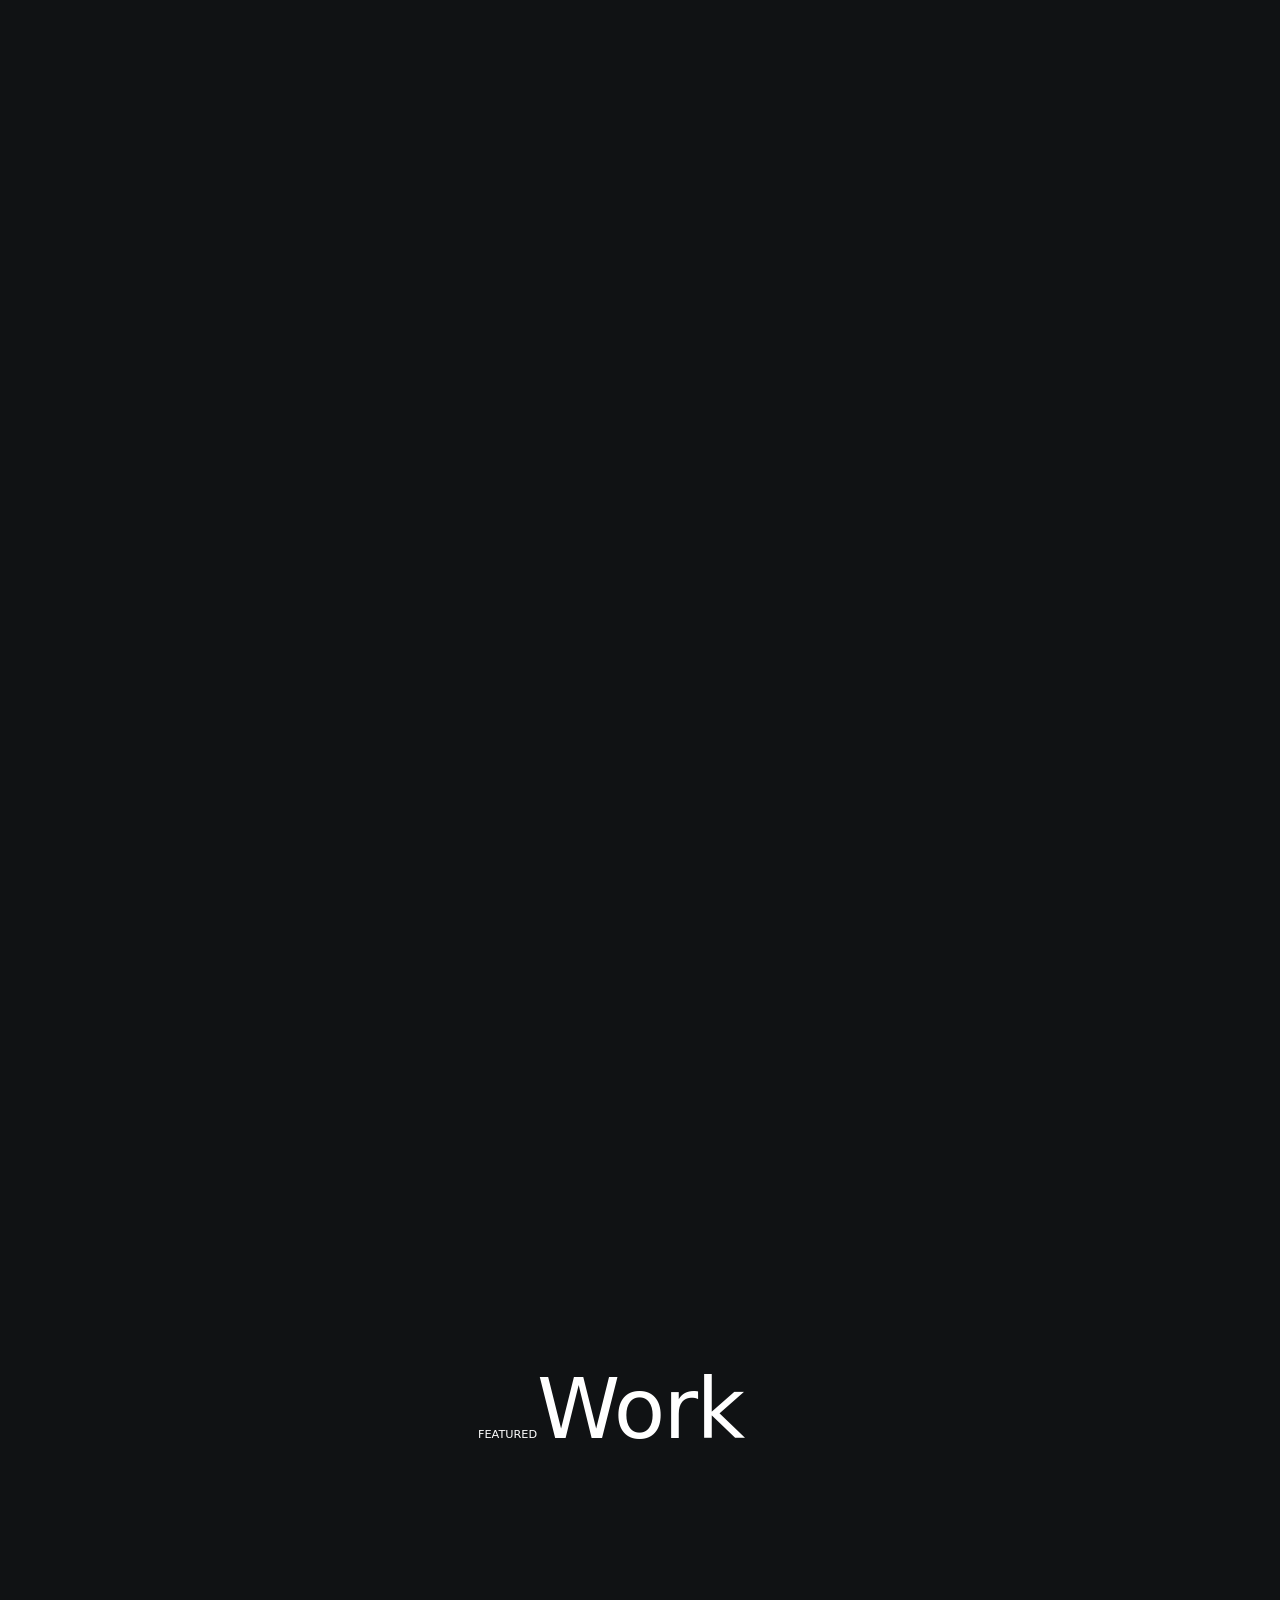
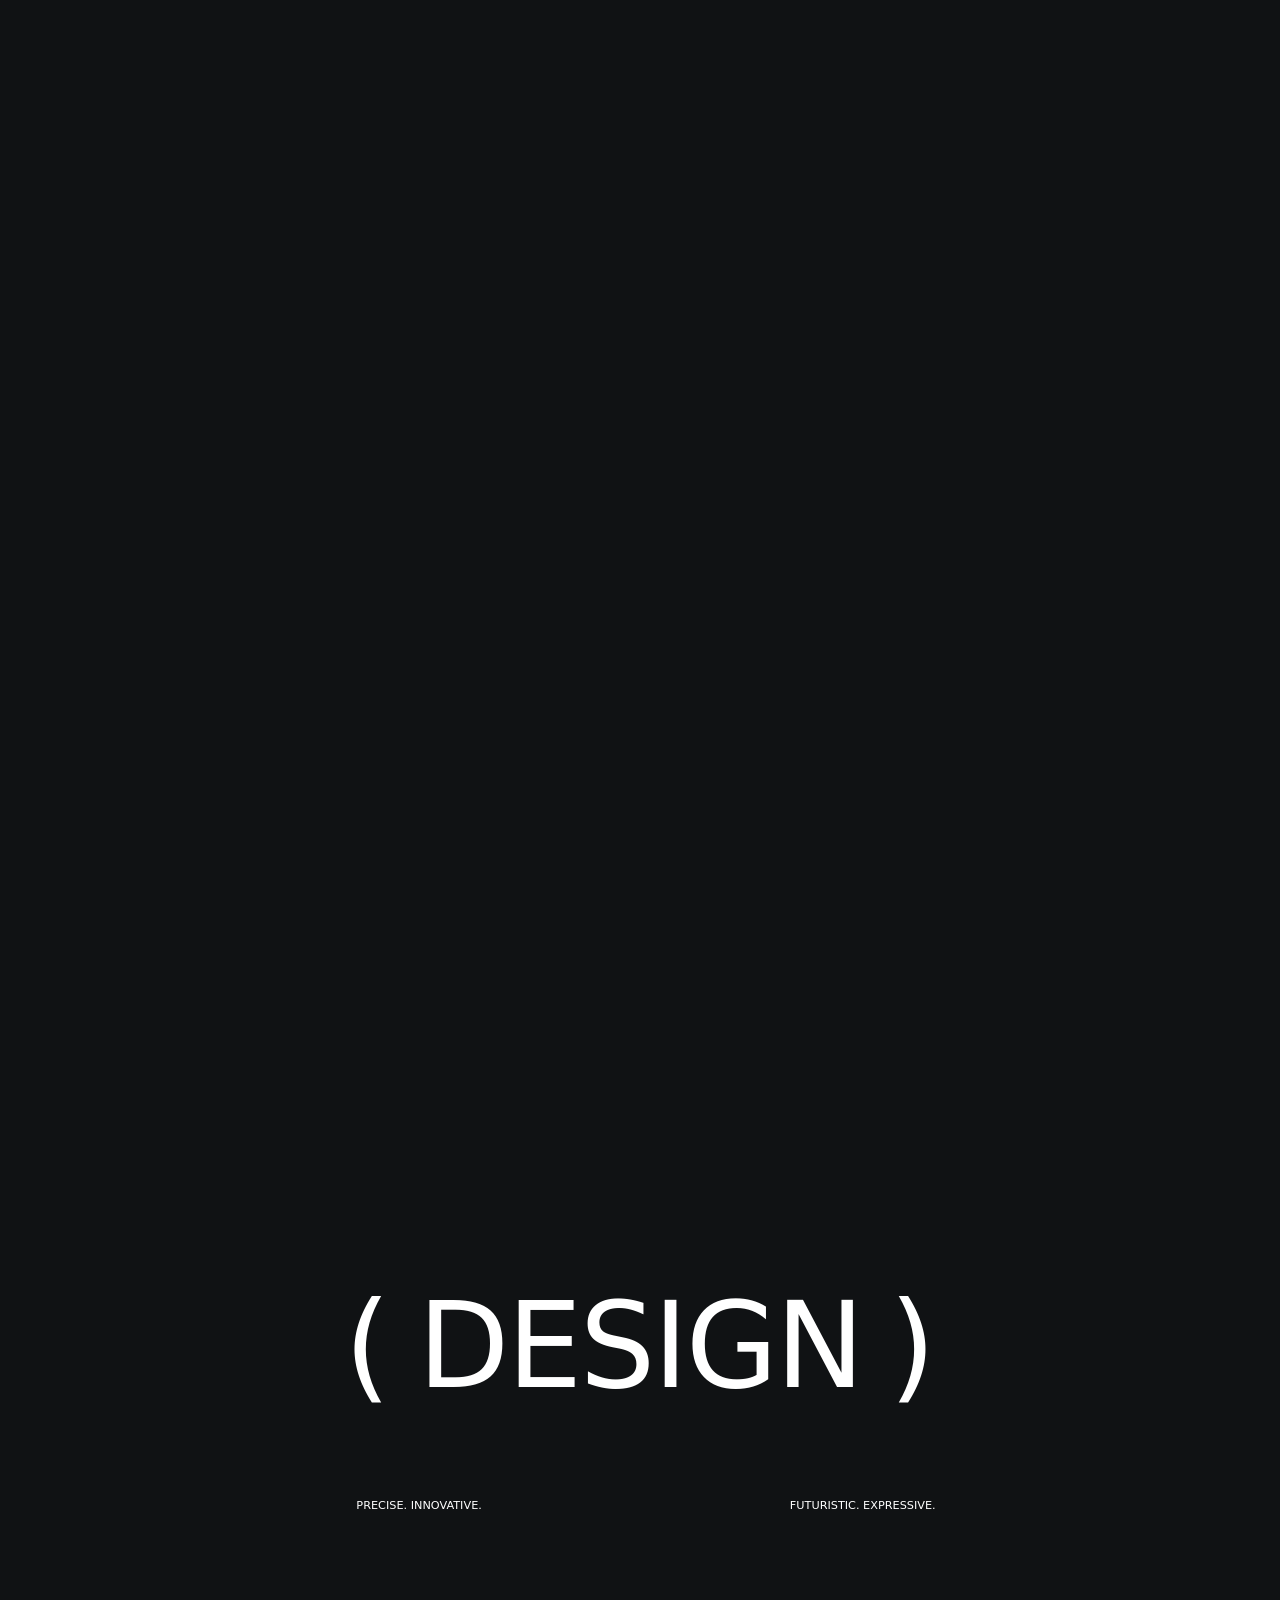
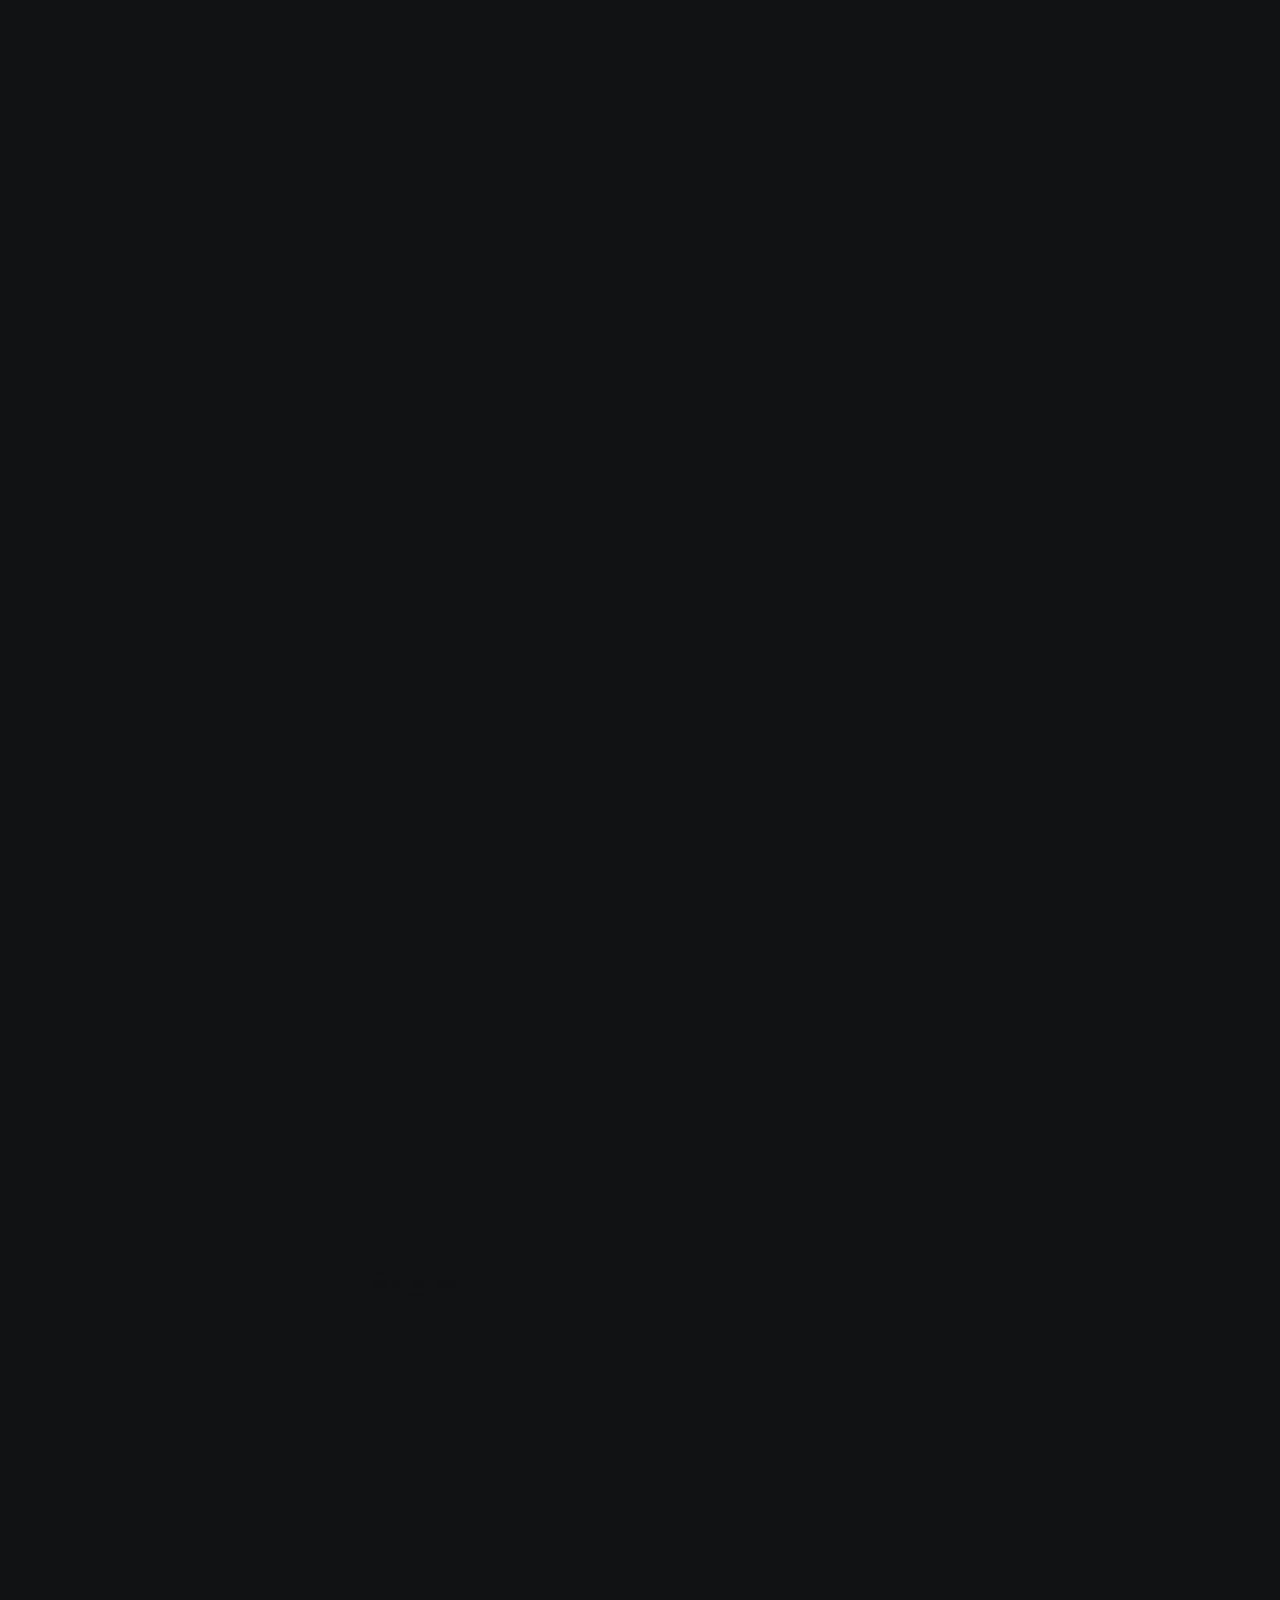
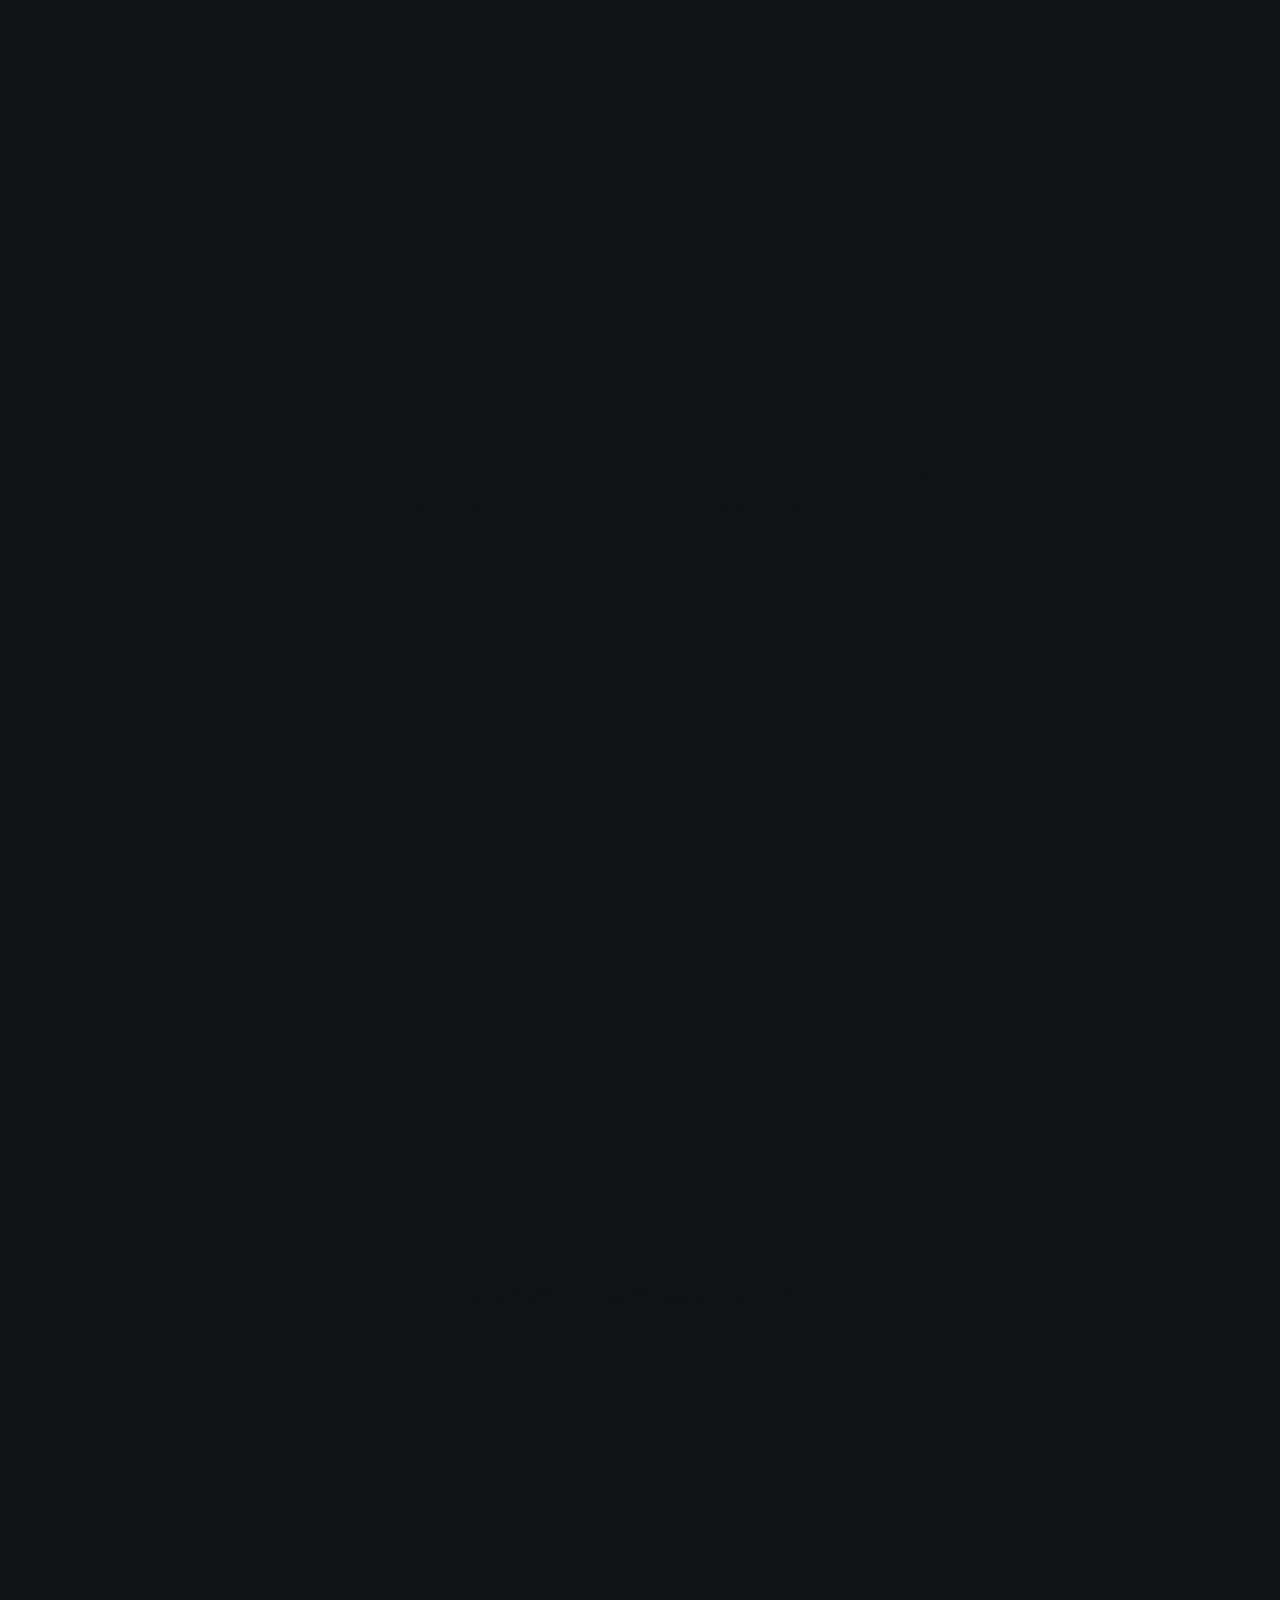
==== commit 7355460b: "Add files via upload" ====
--- a/index.html
+++ b/index.html
@@ -3,7 +3,7 @@
  <head>
   <meta charset="utf-8">
   <meta name="viewport" content="width=device-width, initial-scale=1">
-  <title>Romaha Agency — Tbilisi Design Studio</title>
+  <title>Romaha Agency — Tbilisi</title>
   <script type="importmap">{"imports":{"#entry":"/Romaha/_nuxt/ByOe005Z.js"}}</script>
   <style>.brand[data-v-81c60b13]{display:none}@media(min-width:1024px){.brand[data-v-81c60b13]{position:fixed;z-index:100;top:var(--g-gap);left:var(--g-margin);width:calc(var(--col)*6 + var(--g-gap)*5);display:grid;grid-template-columns:repeat(6,1fr);gap:var(--g-gap)}.brand[data-v-81c60b13]>*{--left:1;--top:1;--width:1;--height:1;grid-row-start:var(--top,1);grid-row-end:calc(var(--top, 1) + var(--height, 1));grid-column-start:var(--left,1);grid-column-end:calc(var(--left, 1) + var(--width, 1))}.brand .logo-min[data-v-81c60b13]{--left:1;--width:3;height:2rem;position:relative;display:flex;-webkit-mask:url(/Romaha/images/r16.svg);mask:url(/Romaha/images/r16.svg)}.brand .logo-min .bg[data-v-81c60b13]{display:block;position:absolute;inset:0;overflow:hidden;transform:translateZ(0)}.brand .logo-min .bg[data-v-81c60b13]:after,.brand .logo-min .bg[data-v-81c60b13]:before{content:"";position:absolute;transform:translateZ(0)}.brand .logo-min .bg[data-v-81c60b13]:before{inset:0;background-color:rgba(var(--c-white-rgb),.4);-webkit-mask:url(/Romaha/images/r16.svg);mask:url(/Romaha/images/r16.svg)}.brand .logo-min .bg[data-v-81c60b13]:after{inset:1px;background-color:var(--c-grey);-webkit-mask:url(/Romaha/images/r15.svg);mask:url(/Romaha/images/r15.svg)}.brand .logo-min a[data-v-81c60b13]{position:relative;width:100%;display:flex;justify-content:space-between;align-items:center}.brand .logo-min a[data-v-81c60b13]:after{content:"";display:block;width:1rem;height:1rem;border:.15rem solid var(--c-black);border-radius:50%;margin-right:calc(var(--g-gap)*2);opacity:1;transform:translateZ(0)}.brand .logo-min a span[data-v-81c60b13]{display:inline-block;margin-left:calc(var(--g-gap)*2);transform:translateZ(0)}.brand .-t-min-logo-enter-active[data-v-81c60b13]{transition-duration:1.5s}.brand .-t-min-logo-enter-active .bg[data-v-81c60b13]:after,.brand .-t-min-logo-enter-active .bg[data-v-81c60b13]:before{transition:transform .6s var(--f-cubic);transition-delay:.3s}.brand .-t-min-logo-enter-active a[data-v-81c60b13]:after{transition:transform .6s var(--f-cubic),opacity 0s var(--f-cubic);transition-delay:.6s}.brand .-t-min-logo-enter-active a>span[data-v-81c60b13]{transition:transform .9s var(--f-cubic);transition-delay:.3s}.brand .-t-min-logo-enter-from .bg[data-v-81c60b13]:after,.brand .-t-min-logo-enter-from .bg[data-v-81c60b13]:before{transform:translateY(102%)}.brand .-t-min-logo-enter-from a[data-v-81c60b13]:after{opacity:0;transform:scale(1.5)}.brand .-t-min-logo-enter-from a>span[data-v-81c60b13]{transform:translateY(2rem)}.brand .-t-min-logo-leave-active[data-v-81c60b13]{transition-duration:.6s}.brand .-t-min-logo-leave-active .bg[data-v-81c60b13]:after,.brand .-t-min-logo-leave-active .bg[data-v-81c60b13]:before{transition:transform .6s var(--f-cubic)}.brand .-t-min-logo-leave-active a[data-v-81c60b13]:after{transition:transform .6s var(--f-cubic),opacity .3s var(--f-cubic-in)}.brand .-t-min-logo-leave-active a>span[data-v-81c60b13]{transition:transform .6s var(--f-cubic)}.brand .-t-min-logo-leave-to .bg[data-v-81c60b13]:after,.brand .-t-min-logo-leave-to .bg[data-v-81c60b13]:before{transform:translateY(-102%)}.brand .-t-min-logo-leave-to a[data-v-81c60b13]:after{transform:scale(0);opacity:0}.brand .-t-min-logo-leave-to a>span[data-v-81c60b13]{transform:translateY(-2rem)}.brand .logo-max[data-v-81c60b13]{--left:1;--width:6;position:relative}.brand .logo-max[data-v-81c60b13],.brand .logo-max[data-v-81c60b13]:before{-webkit-mask:url(/Romaha/images/r32.svg);mask:url(/Romaha/images/r32.svg)}.brand .logo-max[data-v-81c60b13]:before{content:"";position:absolute;inset:0;background-color:var(--c-black);transform:translateZ(0)}.brand .logo-max a.logo[data-v-81c60b13]{position:relative;display:grid;grid-template-columns:repeat(6,1fr);align-items:center;gap:var(--g-gap);width:100%;padding:calc(var(--g-gap)*2) 0;border-bottom:inherit}.brand .logo-max a.logo[data-v-81c60b13]>*{grid-row-start:1;grid-row-end:2}.brand .logo-max a.logo>span[data-v-81c60b13]{color:var(--c-white);display:block;transform:translateZ(0);text-align:left}.brand .logo-max a.logo>span span[data-v-81c60b13]{display:block}.brand .logo-max a.logo>span span.fidoru[data-v-81c60b13]{white-space:nowrap}.brand .logo-max a.logo .type[data-v-81c60b13]{grid-column-start:1;grid-column-end:7;padding-left:calc(var(--g-gap)*2)}.brand .logo-max a.logo .caption[data-v-81c60b13]{grid-column-start:4;grid-column-end:7}.brand .logo-max a.logo>svg[data-v-81c60b13]{grid-column-start:5;grid-column-end:7;justify-self:end;fill:var(--c-berry);width:4.8rem;aspect-ratio:96/76;margin-right:calc(var(--g-gap)*2);transform:translateZ(0);will-change:transform}.brand .-t-max-logo-enter-active[data-v-81c60b13]{transition-duration:1.2s}.brand .-t-max-logo-enter-active[data-v-81c60b13]:before{transition:transform .6s var(--f-cubic)}.brand .-t-max-logo-enter-active a.logo .caption[data-v-81c60b13],.brand .-t-max-logo-enter-active a.logo .type[data-v-81c60b13],.brand .-t-max-logo-enter-active a.logo svg[data-v-81c60b13]{transition:transform 1.2s var(--f-cubic)}.brand .-t-max-logo-enter-from[data-v-81c60b13]:before{transform:translateY(100%)}.brand .-t-max-logo-enter-from a.logo .type[data-v-81c60b13]{transform:translateY(var(--h1))}.brand .-t-max-logo-enter-from a.logo .caption[data-v-81c60b13]{transform:translateY(var(--h2))}.brand .-t-max-logo-enter-from a.logo svg[data-v-81c60b13]{transform:translateY(calc(100% + var(--g-gap)*2))}.brand .-t-max-logo-leave-active[data-v-81c60b13]{transition-duration:.6s;pointer-events:none}.brand .-t-max-logo-leave-active a.logo .caption[data-v-81c60b13],.brand .-t-max-logo-leave-active a.logo .type[data-v-81c60b13],.brand .-t-max-logo-leave-active a.logo svg[data-v-81c60b13],.brand .-t-max-logo-leave-active[data-v-81c60b13]:before{transition:transform .6s var(--f-cubic)}.brand .-t-max-logo-leave-to[data-v-81c60b13]:before{transform:translateY(-100%)}.brand .-t-max-logo-leave-to a.logo .type[data-v-81c60b13]{transform:translateY(calc(var(--h1)*-1))}.brand .-t-max-logo-leave-to a.logo .caption[data-v-81c60b13]{transform:translateY(calc(var(--h2)*-1))}.brand .-t-max-logo-leave-to a.logo svg[data-v-81c60b13]{transform:translateY(calc(-100% + var(--g-gap)*2*-1))}}.menu-bg[data-v-81c60b13]{position:fixed;z-index:100;top:var(--g-gap);right:var(--g-margin);width:calc(var(--col)*8 + var(--g-gap)*7);height:2rem;overflow:hidden}.menu-bg[data-v-81c60b13],.menu-bg[data-v-81c60b13]:before{-webkit-mask:url(/Romaha/images/r16.svg);mask:url(/Romaha/images/r16.svg)}.menu-bg[data-v-81c60b13]:before{content:"";position:absolute;inset:0;background-color:var(--c-black);transform:translateZ(0);transition:transform .3s var(--f-cubic-in)}.-t-nav-bg-enter-active[data-v-81c60b13],.-t-nav-bg-leave-active[data-v-81c60b13]{transition-duration:.6s}.-t-nav-bg-enter-active[data-v-81c60b13]:before,.-t-nav-bg-leave-active[data-v-81c60b13]:before{transform:translateZ(0);transition:transform .3s var(--f-cubic)}.-t-nav-bg-enter-from[data-v-81c60b13]:before{transform:translate3d(0,100%,0)}.-t-nav-bg-leave-to[data-v-81c60b13]:before,.menu-bg.-inactive[data-v-81c60b13]:before,.menu-bg.-loading[data-v-81c60b13]:before,html:not(.-ready) .menu-bg[data-v-81c60b13]:before{transform:translate3d(0,-100%,0)}.menu[data-v-81c60b13]{position:fixed;z-index:101;top:0;left:0;right:0;padding:var(--g-gap) var(--g-margin);display:flex;justify-content:space-between;align-items:stretch;background-color:var(--c-black)}.menu a[data-v-81c60b13]{position:relative;display:flex;justify-content:center;align-items:center}.menu a span[data-v-81c60b13]{position:relative;color:var(--c-white)}.menu a span label[data-v-81c60b13]{display:inline;position:absolute;top:calc(var(--g-gap)*-1);left:100%;display:inline-block;color:var(--c-grey);cursor:pointer;text-align:center}.menu a.-exact-active[data-v-81c60b13]{cursor:default}.menu a.-exact-active[data-v-81c60b13]:before{content:"";font-family:fdsi;color:var(--c-white);vertical-align:top}.menu a.work.-slug label[data-v-81c60b13]:after{content:"";font-family:fdsi;color:var(--c-white);vertical-align:top;font-size:var(--p)}.menu button[data-v-81c60b13]{flex:initial;display:flex;justify-content:center;align-items:center;--height:1.6rem;--width:2.4rem}.menu button[data-v-81c60b13]:before{content:"";display:inline-block;height:var(--height);width:var(--width);pointer-events:none;transform:translateZ(0);background-image:linear-gradient(90deg,var(--c-berry)),linear-gradient(0deg,var(--c-berry)),radial-gradient(circle,var(--c-berry) calc(var(--g-gap)/2.5),transparent calc(var(--g-gap)/2.5 + 1px));background-size:100% 1px,1px 100%,100% 100%;background-repeat:no-repeat;background-position:50%;rotate:0deg;transition:rotate 1.5s var(--f-8-bounce),background-size .6s var(--f-fast)}.menu button.-active[data-v-81c60b13]:before{rotate:45deg;background-size:66% 1px,1px 100%,100% 100%}@media(max-width:1024px){.menu[data-v-81c60b13],.menu button[data-v-81c60b13]{translate:0 0;transition:translate .6s var(--f-fast)}html:not(.-ready) .menu[data-v-81c60b13]{translate:0 -100%;pointer-events:none}.menu.-inactive[data-v-81c60b13],.menu.-loading[data-v-81c60b13]{translate:0 -100%}.menu.-inactive button[data-v-81c60b13],.menu.-loading button[data-v-81c60b13]{translate:0 150%;pointer-events:all}}.menu.-loading button[data-v-81c60b13]:before{background-size:0 1px,1px 0,0 0}@media(min-width:1024px){.menu.-inactive a[data-v-81c60b13],.menu.-loading a[data-v-81c60b13]{pointer-events:none}.menu.-inactive a label[data-v-81c60b13],.menu.-inactive a span[data-v-81c60b13],.menu.-inactive a[data-v-81c60b13]:before,.menu.-loading a label[data-v-81c60b13],.menu.-loading a span[data-v-81c60b13],.menu.-loading a[data-v-81c60b13]:before{color:rgba(var(--c-white-rgb),0)}.menu[data-v-81c60b13]{background-color:initial;left:auto;padding:initial;top:var(--g-gap);right:var(--g-margin);width:calc(var(--col)*8 + var(--g-gap)*7);min-height:2rem;justify-content:space-around;mix-blend-mode:exclusion}.menu .index[data-v-81c60b13]{display:none}.menu a[data-v-81c60b13]{flex:1 1 0}.menu a span[data-v-81c60b13]{transition:color .3s var(--f-cubic)}.menu a span label[data-v-81c60b13]{top:0}.menu button[data-v-81c60b13]{padding-left:var(--h6);padding-right:var(--h6);--height:1.6rem;--width:1.6rem}.menu button[data-v-81c60b13]:before{transition:rotate 1.5s var(--f-8-bounce),background-size 1.2s var(--f-cubic)}.menu button.-active[data-v-81c60b13]:before{background-size:100% 1px,1px 100%,100% 100%}}@media(min-width:1024px){.menu:has(a:hover) a span[data-v-81c60b13]{color:var(--c-grey-dark)}.menu:has(a:hover) a:hover span[data-v-81c60b13]{transition:initial;color:var(--c-berry)}html:not(.-ready) .menu[data-v-81c60b13]{pointer-events:none}html.-ready .menu[data-v-81c60b13]{pointer-events:all}}.modal-nav[data-v-81c60b13]{position:fixed;z-index:100;right:var(--g-gap);left:var(--g-gap);top:var(--g-gap);padding-bottom:var(--h5);color:var(--c-white)}.modal-nav[data-v-81c60b13],.modal-nav[data-v-81c60b13]:before{-webkit-mask:url(/Romaha/images/r16.svg);mask:url(/Romaha/images/r16.svg);translate:0 0}.modal-nav[data-v-81c60b13]:before{content:"";position:absolute;inset:0;background-color:var(--c-black)}.modal-nav[data-v-81c60b13]>*{position:relative}.modal-nav .matrix[data-v-81c60b13]{--top:1;--left:1;--width:3;margin-bottom:var(--h5);display:grid;grid-template-columns:repeat(3,1fr);gap:var(--g-gap);row-gap:var(--g-gap)}.modal-nav .matrix .matrix-slot[data-v-81c60b13]{position:relative;width:100%;aspect-ratio:1/1;opacity:0;will-change:opacity;transition:opacity var(--transition,.5s);transition-delay:calc(var(--index)*var(--delay-step, .15s) + var(--row)*var(--row-delay, 50ms))}.modal-nav .matrix .matrix-slot.-active[data-v-81c60b13]{opacity:1}.modal-nav .matrix .matrix-slot[data-v-81c60b13] img,.modal-nav .matrix .matrix-slot[data-v-81c60b13] picture{width:100%;height:100%;-o-object-fit:cover;object-fit:cover}.modal-nav .main-menu[data-v-81c60b13]{--top:3;--left:1;--width:4;margin-left:calc(var(--col)/2);margin-bottom:var(--h5);display:flex;flex-direction:column;align-items:flex-start}.modal-nav .main-menu a label[data-v-81c60b13]{display:inline-block;width:0;white-space:nowrap;color:var(--c-berry);vertical-align:top}.modal-nav .main-menu a.-exact-active[data-v-81c60b13]{cursor:default}.modal-nav .initiative[data-v-81c60b13]{--top:2;--left:4;--width:3;margin-bottom:var(--h3);display:flex;flex-direction:column;align-items:flex-start}.modal-nav .initiative>span[data-v-81c60b13]{color:var(--c-purple)}.modal-nav .initiative a[data-v-81c60b13],.modal-nav .initiative>span[data-v-81c60b13]{position:relative}.modal-nav .initiative a .symbol[data-v-81c60b13],.modal-nav .initiative>span .symbol[data-v-81c60b13]{position:absolute;top:calc(var(--h5)/2 - var(--height)/2);right:calc(100% + var(--g-gap))}.modal-nav .initiative a .-f[data-v-81c60b13],.modal-nav .initiative>span .-f[data-v-81c60b13]{position:absolute;top:calc(var(--h5)/2 - var(--h6)/2);right:calc(100% + var(--g-gap))}.modal-nav .initiative a span[data-v-81c60b13],.modal-nav .initiative>span span[data-v-81c60b13]{display:inline-flex}.modal-nav .initiative a span .new[data-v-81c60b13],.modal-nav .initiative>span span .new[data-v-81c60b13]{align-self:flex-start;margin-left:calc(var(--g-gap)*2);color:var(--c-black);background-color:var(--c-green);border-radius:var(--p);padding:calc(var(--g-gap)/2) calc(var(--g-gap)*2)}.modal-nav .initiative a span label[data-v-81c60b13],.modal-nav .initiative>span span label[data-v-81c60b13]{display:inline-block;width:0;white-space:nowrap;color:var(--c-berry);vertical-align:top}.modal-nav .initiative a.-exact-active[data-v-81c60b13]{cursor:default}.modal-nav .soc[data-v-81c60b13]{--top:4;--left:1;--width:2;align-self:start;margin-left:calc(var(--col)/2);margin-bottom:var(--h5);display:flex;flex-direction:column;align-items:flex-start}.modal-nav .email[data-v-81c60b13]{--top:4;--left:4;--width:3;justify-self:start;align-self:start;position:relative;cursor:default}.modal-nav .email.-copied[data-v-81c60b13]:after{content:"[copied]";position:absolute;top:100%;left:0;font-size:var(--mm);text-transform:uppercase;color:var(--c-purple);pointer-events:none}.modal-nav .copy[data-v-81c60b13]{--top:5;--left:1;--width:2;align-self:end;margin-left:calc(var(--col)/2)}.modal-nav .design-led-engineering[data-v-81c60b13]{--top:5;--left:4;--width:2;align-self:end}.-t-modal-enter-active[data-v-81c60b13]:before{transition:translate .6s var(--f-cubic)}.-t-modal-enter-active .matrix .matrix-slot figure[data-v-81c60b13]{clip-path:polygon(0 0,100% 0,100% 100%,0 100%);transition:clip-path .6s var(--f-cubic);transition-delay:calc(var(--t-delay)*75ms + .3s)}.-t-modal-enter-active .copy[data-v-81c60b13],.-t-modal-enter-active .design-led-engineering[data-v-81c60b13],.-t-modal-enter-active .email[data-v-81c60b13],.-t-modal-enter-active .initiative a[data-v-81c60b13],.-t-modal-enter-active .initiative>span[data-v-81c60b13],.-t-modal-enter-active .main-menu a[data-v-81c60b13],.-t-modal-enter-active .main-menu>span[data-v-81c60b13],.-t-modal-enter-active .soc a[data-v-81c60b13],.-t-modal-enter-active .soc>span[data-v-81c60b13]{translate:0 0;opacity:1;transition:translate .6s var(--f-cubic),opacity .3s var(--f-cubic);transition-delay:calc(var(--t-delay)*.0275s + .15s)}.-t-modal-enter-from[data-v-81c60b13]:before{translate:0 101%}.-t-modal-enter-from .matrix .matrix-slot figure[data-v-81c60b13]{clip-path:polygon(0 0,100% 0,100% 0,0 0)}.-t-modal-enter-from .copy[data-v-81c60b13],.-t-modal-enter-from .design-led-engineering[data-v-81c60b13],.-t-modal-enter-from .email[data-v-81c60b13],.-t-modal-enter-from .initiative a[data-v-81c60b13],.-t-modal-enter-from .initiative>span[data-v-81c60b13],.-t-modal-enter-from .main-menu a[data-v-81c60b13],.-t-modal-enter-from .main-menu>span[data-v-81c60b13],.-t-modal-enter-from .soc a[data-v-81c60b13],.-t-modal-enter-from .soc>span[data-v-81c60b13]{translate:0 100%;opacity:0}.-t-modal-leave-active[data-v-81c60b13],.-t-modal-leave-active[data-v-81c60b13]:before{transition:translate .6s var(--f-cubic-in)}.-t-modal-leave-active .matrix .matrix-slot figure[data-v-81c60b13]{clip-path:polygon(0 0,100% 0,100% 100%,0 100%);transition:clip-path .6s var(--f-fast)}.-t-modal-leave-active .copy[data-v-81c60b13],.-t-modal-leave-active .design-led-engineering[data-v-81c60b13],.-t-modal-leave-active .email[data-v-81c60b13],.-t-modal-leave-active .initiative a[data-v-81c60b13],.-t-modal-leave-active .initiative>span[data-v-81c60b13],.-t-modal-leave-active .main-menu a[data-v-81c60b13],.-t-modal-leave-active .main-menu>span[data-v-81c60b13],.-t-modal-leave-active .soc a[data-v-81c60b13],.-t-modal-leave-active .soc>span[data-v-81c60b13]{translate:0 0;opacity:1;transition:translate .3s var(--f-cubic),opacity .3s var(--f-cubic);transition-delay:0}.-t-modal-leave-to[data-v-81c60b13]{translate:0 25%}.-t-modal-leave-to[data-v-81c60b13]:before{translate:0 -101%}.-t-modal-leave-to .matrix .matrix-slot figure[data-v-81c60b13]{clip-path:polygon(0 -20%,100% -20%,100% -20%,0 -20%)}.-t-modal-leave-to .copy[data-v-81c60b13],.-t-modal-leave-to .design-led-engineering[data-v-81c60b13],.-t-modal-leave-to .email[data-v-81c60b13],.-t-modal-leave-to .initiative a[data-v-81c60b13],.-t-modal-leave-to .initiative>span[data-v-81c60b13],.-t-modal-leave-to .main-menu a[data-v-81c60b13],.-t-modal-leave-to .main-menu>span[data-v-81c60b13],.-t-modal-leave-to .soc a[data-v-81c60b13],.-t-modal-leave-to .soc>span[data-v-81c60b13]{translate:0 100%;opacity:0}@media(min-width:1024px){.modal-nav[data-v-81c60b13]{left:auto;right:var(--g-margin);width:calc(var(--col)*8 + var(--g-gap)*7)}.modal-nav[data-v-81c60b13],.modal-nav[data-v-81c60b13]:before{-webkit-mask:url(/Romaha/images/r32.svg);mask:url(/Romaha/images/r32.svg)}.modal-nav .matrix[data-v-81c60b13]{--top:1;--left:1;--width:2;margin:var(--g-gap) calc(var(--h5)) var(--h1)}.modal-nav .main-menu[data-v-81c60b13]{--top:2;--left:1;--width:4;margin-left:calc(var(--h5));margin-bottom:var(--h2)}.modal-nav .initiative[data-v-81c60b13]{--top:2;--left:5;--width:4;margin-left:0}.modal-nav .soc[data-v-81c60b13]{--top:3;--left:1;--width:4;margin-left:calc(var(--h5));margin-bottom:var(--h2)}.modal-nav .email[data-v-81c60b13]{--top:3;--left:5;--width:4}.modal-nav .copy[data-v-81c60b13]{--top:4;--left:1;--width:2;margin-left:calc(var(--h5))}.modal-nav .design-led-engineering[data-v-81c60b13]{--top:4;--left:5;--width:2}}</style>
   <style>@charset "UTF-8";h1,h2,h3,h4,h5,h6,p{margin:0}ol,ol *,ul,ul *{margin:0;padding:0;list-style-type:none}hr{background-color:rgba(var(--c-white),.1);height:1px;border:none}input,textarea{display:block;padding:.4rem;font-size:16px;background-color:transparent;box-sizing:border-box;margin:0;color:var(--c-black);cursor:text;border-radius:.2rem;font-family:var(--font);font-feature-settings:"dlig","ss03","ss08";border:none;box-shadow:inset 0 0 0 2px var(--c-black)}@media(min-width:1024px){input,textarea{font-size:var(--body-font-size);display:inline-block}}input:-moz-focusring,input:-moz-submit-invalid,input:invalid,input:optional,input:required,textarea:-moz-focusring,textarea:-moz-submit-invalid,textarea:invalid,textarea:optional,textarea:required{outline:none;border:none;box-shadow:none}input:-internal-autofill-selected,input:-webkit-autofill,input:-webkit-autofill:focus,input:-webkit-autofill:hover,select:-webkit-autofill,select:-webkit-autofill:focus,select:-webkit-autofill:hover,textarea:-webkit-autofill,textarea:-webkit-autofill:focus,textarea:-webkit-autofill:hover{background-color:var(--c-black)!important;background-image:none!important;color:var(--c-white)!important;-webkit-box-shadow:0 0 0 1000px var(--c-black) inset}input:-webkit-autofill{-webkit-text-fill-color:var(--c-white)!important}input::-moz-placeholder,textarea::-moz-placeholder{color:var(--c-purple);opacity:1}input::placeholder,textarea::placeholder{color:var(--c-purple);opacity:1}input[disabled]::-moz-placeholder,textarea[disabled]::-moz-placeholder{color:var(--c-purple);opacity:0}input[disabled]::placeholder,textarea[disabled]::placeholder{color:var(--c-purple);opacity:0}input:focus,textarea:focus{outline:none}input:focus,input:hover,textarea:focus,textarea:hover{box-shadow:inset 0 0 0 2px var(--c-black),0 0 0 1px var(--c-black)}input.-naked,textarea.-naked{box-shadow:none}button{font-family:var(--font);font-size:var(--body-font-size);line-height:var(--body-line-height,1.2);color:var(--c-white);border:none;margin:0;padding:0;background-color:transparent;cursor:pointer;touch-action:manipulation}button,button span{position:relative;display:block}figure{margin:0}img,svg,video{display:block;width:100%}.-dn{display:none}@font-face{src:url(/Romaha/fonts/katakana.woff) format("woff"),url(/Romaha/fonts/katakana.woff2) format("woff2");font-family:JP;font-style:normal}@font-face{src:url(/Romaha/fonts/KHTeka-Regular.woff) format("woff"),url(/Romaha/fonts/KHTeka-Regular.woff2) format("woff2");font-family:KHTeka;font-style:normal}@font-face{src:url(/Romaha/fonts/KHTekaMono-Regular.woff) format("woff"),url(/Romaha/fonts/KHTekaMono-Regular.woff2) format("woff2");font-family:KHTekaMono;font-style:normal}@font-face{font-family:fdsi;src:url(/Romaha/fonts/fdsi.eot?wud5tw);src:url(/Romaha/fonts/fdsi.eot?wud5tw#iefix) format("embedded-opentype"),url(/Romaha/fonts/fdsi.ttf?wud5tw) format("truetype"),url(/Romaha/fonts/fdsi.woff?wud5tw) format("woff"),url(/Romaha/fonts/fdsi.svg?wud5tw#fdsi) format("svg");font-weight:400;font-style:normal;font-display:block}:root{--type-step:1.333;--body-font-size:1rem;--body-line-height:1.2;--line-height-step:var(--body-line-height) /var(--type-step);--p:1rem;--m:calc(var(--p)/var(--type-step));--mm:calc(var(--m)/var(--type-step));--h6:calc(var(--p)*var(--type-step));--h5:calc(var(--h6)*var(--type-step));--h4:calc(var(--h5)*var(--type-step));--h3:calc(var(--h4)*var(--type-step));--h2:calc(var(--h3)*var(--type-step));--h1:calc(var(--h2)*var(--type-step));--large:clamp(var(--p),calc(var(--h1)*var(--type-step)*var(--type-step)),9.3vw);--ls-intencity:-2;--large-lh:calc(var(--body-line-height)*pow(var(--line-height-step), 1));--h1-lh:calc(var(--body-line-height)*pow(var(--line-height-step), 3));--h2-lh:calc(var(--body-line-height)*pow(var(--line-height-step), 2));--h3-lh:calc(var(--body-line-height)*pow(var(--line-height-step), 1));--h4-lh:calc(var(--body-line-height)*pow(var(--line-height-step), 1));--h5-lh:calc(var(--body-line-height)*pow(var(--line-height-step), .9));--h6-lh:calc(var(--body-line-height)*pow(var(--line-height-step), .9))}.-h1,.-h2,.-h3,.-h4,.-h5,.-h6,h1,h2,h3,h4,h5,h6{font-family:var(--font);line-height:var(--body-line-height);font-weight:400;font-feature-settings:"dlig","ss03","ss08"}.-h1,h1{font-size:var(--h1);letter-spacing:calc(var(--h1)/100*var(--ls-intencity));line-height:var(--h1-lh)}.-h2,h2{font-size:var(--h2);letter-spacing:calc(var(--h2)/100*var(--ls-intencity));line-height:var(--h2-lh)}.-h3,h3{font-size:var(--h3);letter-spacing:calc(var(--h3)/100*var(--ls-intencity));line-height:var(--h3-lh)}.-h4,h4{font-size:var(--h4);letter-spacing:calc(var(--h4)/100*var(--ls-intencity));line-height:var(--h4-lh)}.-h5,h5{font-size:var(--h5);letter-spacing:calc(var(--h5)/100*var(--ls-intencity));line-height:var(--h5-lh)}.-h6,h6{font-size:var(--h6);letter-spacing:calc(var(--h6)/100*var(--ls-intencity));line-height:var(--h6-lh)}.-lrg{font-size:var(--large);letter-spacing:calc(var(--large)/100*var(--ls-intencity));line-height:var(--large-lh);text-transform:uppercase;font-feature-settings:"dlig","ss03","ss08"}.-p{letter-spacing:normal;font-family:var(--font);font-size:var(--p);line-height:var(--body-line-height);font-feature-settings:"dlig","ss03"}.-ss08{font-feature-settings:"dlig","ss03","ss08"}.-m{font-size:var(--m);font-feature-settings:"dlig","ss03"}.-m,.-mm{letter-spacing:normal;line-height:var(--body-line-height)}.-mm{font-family:var(--font-mono);font-size:var(--mm);font-feature-settings:"ss03","ss14","zero"}.-up{text-transform:uppercase;line-height:1}.-noup{text-transform:none}.-tac{text-align:center}.-taj{text-align:justify;-moz-text-align-last:justify;text-align-last:justify;line-height:1}.-jp{font-family:var(--font-jp);letter-spacing:0;line-height:1.2;font-feature-settings:"palt"}a{text-decoration:none;color:var(--c-black)}.-black a{color:var(--c-white)}@media(min-width:1024px){.-link,.-w-link,a{--h-underline:1px;background:linear-gradient(0deg,var(--c-black),var(--c-black)) no-repeat 100% 100%/0 var(--h-underline);transition:background-size .45s var(--f-smooth)}.-black .-link,.-black .-w-link,.-black a{background:linear-gradient(0deg,var(--c-white),var(--c-white)) no-repeat 100% 100%/0 var(--h-underline)}.-link:hover,.-lw:hover .-w-link,a:hover{background-size:100% var(--h-underline);background-position-x:left;transition:background-size .45s var(--f-cubic)}a.-exact-active,a.-nl{--h-underline:none;background:none}}@media(max-width:1600px){.-mid-h1{font-size:var(--h1);letter-spacing:calc(var(--h1)/100*var(--ls-intencity));line-height:var(--h1-lh)}.-mid-h2{font-size:var(--h2);letter-spacing:calc(var(--h2)/100*var(--ls-intencity));line-height:var(--h2-lh)}.-mid-h3{font-size:var(--h3);letter-spacing:calc(var(--h3)/100*var(--ls-intencity));line-height:var(--h3-lh)}.-mid-h4{font-size:var(--h4);letter-spacing:calc(var(--h4)/100*var(--ls-intencity));line-height:var(--h4-lh)}.-mid-h5{font-size:var(--h5);letter-spacing:calc(var(--h5)/100*var(--ls-intencity));line-height:var(--h5-lh)}.-mid-h6{font-size:var(--h6);letter-spacing:calc(var(--h6)/100*var(--ls-intencity));line-height:var(--h6-lh)}.-mid-lrg{font-size:var(--large);letter-spacing:calc(var(--large)/100*var(--ls-intencity));line-height:var(--large-lh)}.-mid-p{font-size:var(--p)}.-mid-m,.-mid-p{letter-spacing:normal;line-height:var(--body-line-height)}.-mid-m{font-size:var(--m)}.-mid-mm{letter-spacing:normal;font-size:var(--mm);line-height:var(--body-line-height)}.-mid-up{text-transform:uppercase}.-mid-tac{text-align:center}.-mid-taj{text-align:justify;-moz-text-align-last:justify;text-align-last:justify}}@media(max-width:1024px){.-m-h1{font-size:var(--h1);letter-spacing:calc(var(--h1)/100*var(--ls-intencity));line-height:var(--h1-lh)}.-m-h2{font-size:var(--h2);letter-spacing:calc(var(--h2)/100*var(--ls-intencity));line-height:var(--h2-lh)}.-m-h3{font-size:var(--h3);letter-spacing:calc(var(--h3)/100*var(--ls-intencity));line-height:var(--h3-lh)}.-m-h4{font-size:var(--h4);letter-spacing:calc(var(--h4)/100*var(--ls-intencity));line-height:var(--h4-lh)}.-m-h5{font-size:var(--h5);letter-spacing:calc(var(--h5)/100*var(--ls-intencity));line-height:var(--h5-lh)}.-m-h6{font-size:var(--h6);letter-spacing:calc(var(--h6)/100*var(--ls-intencity));line-height:var(--h6-lh)}.-m-lrg{font-size:var(--large);letter-spacing:calc(var(--large)/100*var(--ls-intencity));line-height:var(--large-lh)}.-m-p{font-size:var(--p)}.-m-m,.-m-p{letter-spacing:normal;line-height:var(--body-line-height)}.-m-m{font-size:var(--m)}.-m-mm{letter-spacing:normal;font-size:var(--mm);line-height:var(--body-line-height)}.-m-up{text-transform:uppercase}.-m-tac{text-align:center}.-m-taj{text-align:justify;-moz-text-align-last:justify;text-align-last:justify}}.fdcm--setup{--fdcm--font:"Manrope",system-ui,-apple-system,BlinkMacSystemFont,"Segoe UI",Roboto,Oxygen,Ubuntu,Cantarell,"Open Sans","Helvetica Neue",sans-serif;--fdcm--font-size:1rem;--fdcm--font-step:1.28;--fdcm--line-height:1.4;--fdcm--timing-function:cubic-bezier(.22,.31,0,1);--fdcm--border-radius-default:.3rem;--fdcm--bg-default:#101214;--fdcm--body-text-main-default:#ded4e6;--fdcm--body-text-secondary-default:#b8a5b8;--fdcm--body-text-reverse-default:var(--fdcm--bg-default);--fdcm--ui-main-default:var(--fdcm--body-text-secondary-default);--fdcm--ui-secondary-default:#544d56;--fdcm--ui-highlight-main-default:#fff;--fdcm--ui-highlight-secondary-default:#746a76}.fdcm--container,.fdcm--setup button{font-family:var(--fdcm--font);font-size:var(--fdcm--font-size);font-weight:500;line-height:var(--fdcm--line-height)}.fdcm--container{position:fixed;z-index:90;padding:.8rem 1rem 1rem;background-color:var(--fdcm--bg,var(--fdcm--bg-default));border-radius:calc(var(--fdcm--border-radius, var(--fdcm--border-radius-default))*2);font-optical-sizing:auto;color:var(--fdcm--body-text-secondary,var(--fdcm--body-text-secondary-default));left:var(--fdcm--position-left,1em);right:var(--fdcm--position-right,1em);bottom:var(--fdcm--position-bottom,1em);max-width:540px;opacity:1;transform:translate(0);transition:transform .15s var(--fdcm--timing-function),opacity .15s var(--fdcm--timing-function)}.fdcm--container.-leave{opacity:0;transform:translateY(1rem)}.fdcm--setup.-light-theme{--fdcm--bg-default:#fff;--fdcm--body-text-main-default:#101214;--fdcm--body-text-secondary-default:#596375;--fdcm--ui-main-default:#ded4e6;--fdcm--ui-secondary-default:#e6dfe4;--fdcm--ui-highlight-main-default:#b8a5b8;--fdcm--ui-highlight-secondary-default:#c9c3c8}.fdcm--title{font-size:calc(var(--fdcm--font-size)*var(--fdcm--font-step));margin-bottom:calc(var(--fdcm--font-size)/2)}.fdcm--subtitle,.fdcm--title{font-weight:600;color:var(--fdcm--body-text-main,var(--fdcm--body-text-main-default))}.fdcm--description button{display:block}.fdcm--link{color:var(--fdcm--body-text-main,var(--fdcm--body-text-main-default));display:inline;cursor:pointer;font-weight:600;margin:0;padding:0;text-decoration:underline;background:none}.fdcm--setup:not(.-light-theme) .fdcm--link.-secondary{color:var(--fdcm--ui-highlight-secondary,var(--fdcm--ui-highlight-secondary-default))}.fdcm--actions{display:flex;gap:.5rem;width:100%;margin-top:calc(var(--fdcm--font-size)*1)}.fdcm--button{flex:1;white-space:nowrap;background-color:var(--fdcm--ui-main,var(--fdcm--ui-main-default));font-size:clamp(12px,var(--fdcm--font-size)/var(--fdcm--font-step),var(--fdcm--font-size)/var(--fdcm--font-step));color:var(--fdcm--body-text-reverse,var(--fdcm--body-text-reverse-default));border-radius:calc(var(--fdcm--border-radius, var(--fdcm--border-radius-default))*1);padding:.6rem 1.8rem}.-light-theme .fdcm--button,.fdcm--button.-secondary{color:var(--fdcm--body-text-main,var(--fdcm--body-text-main-default))}.fdcm--button.-secondary{background-color:var(--fdcm--ui-secondary,var(--fdcm--ui-secondary-default))}@media(min-width:1024px){.fdcm--setup{--fdcm--font-size:.7rem;left:var(--fdcm--position-left,initial);right:var(--fdcm--position-right,1em);top:var(--fdcm--position-top,initial);bottom:var(--fdcm--position-bottom,1em)}.fdcm--link:hover{color:var(--fdcm--ui-highlight-main,var(--fdcm--ui-highlight-main-default))!important}.-light-theme .fdcm--link.-secondary:hover{color:var(--fdcm--body-text-secondary,var(--fdcm--body-text-secondary-default))}.fdcm--button{transition:background-color .3s var(--fdcm--timing-function)}.fdcm--button.-primary:hover{background-color:var(--fdcm--ui-highlight-main,var(--fdcm--ui-highlight-main-default))}.fdcm--button.-secondary:hover{background-color:var(--fdcm--ui-highlight-secondary,var(--fdcm--ui-highlight-secondary-default))}}.fdcm--popup{position:fixed;z-index:100000000;inset:0;display:flex;align-items:center;justify-content:center;overflow:hidden;font-family:var(--fdcm--font);font-size:var(--fdcm--font-size);font-weight:500;line-height:var(--fdcm--line-height);font-optical-sizing:auto;color:var(--fdcm--body-text-secondary,var(--fdcm--body-text-secondary-default))}.fdcm--overlay{display:block;position:absolute;top:0;left:0;width:100%;height:100%;background-color:transparent;transition:background-color .3s var(--fdcm--timing-function)}.fdcm--overlay.-ready{background-color:#000c}.fdcm--setting-container{position:relative;background-color:var(--fdcm--bg,var(--fdcm--bg-default));border-radius:calc(var(--fdcm--border-radius, var(--fdcm--border-radius-default))*2);overflow:hidden;max-width:720px;opacity:0;transform:scale(1.2) translate(0);transition:transform .225s var(--fdcm--timing-function),opacity .225s var(--fdcm--timing-function);transition-delay:75ms}.fdcm--setting-container.-ready{opacity:1;transform:scale(1) translate(0)}.fdcm--header{padding:.8rem 1rem;background-color:var(--fdcm--bg,var(--fdcm--bg-default));border-bottom:1px solid var(--fdcm--ui-secondary,var(--fdcm--ui-secondary-default));display:flex;justify-content:space-between;align-items:center}.fdcm--header .fdcm--title{margin-bottom:0}.fdcm--icon-close{display:block;padding:calc(var(--fdcm--font-size)/4)}.fdcm--icon-close:before{content:"×";display:block;font-size:calc(var(--fdcm--font-size)*var(--fdcm--font-step)*var(--fdcm--font-step));aspect-ratio:1/1;width:calc(var(--fdcm--font-size)*var(--fdcm--font-step)*var(--fdcm--font-step));line-height:calc(var(--fdcm--font-size)*var(--fdcm--font-step)*var(--fdcm--font-step))}.fdcm--body{max-height:60vh;overflow-y:scroll}.fdcm--body-scroll{padding:1rem 1rem 0}.fdcm--settings{margin-top:calc(var(--fdcm--font-size)*2);margin-bottom:calc(var(--fdcm--font-size)*2)}.fdcm--item-head{cursor:pointer;display:flex;justify-content:space-between;align-items:center;position:relative;color:var(--sc-button-secondary-text,#bdaeb9);border-bottom:1px solid var(--fdcm--ui-secondary,var(--fdcm--ui-secondary-default))}.fdcm--item-head:before{content:"";display:block;position:absolute;top:0;left:0;width:100%;height:100%;background-color:var(--fdcm--ui-secondary,var(--fdcm--ui-secondary-default));opacity:.2;border-radius:calc(var(--fdcm--border-radius, var(--fdcm--border-radius-default))*1) calc(var(--fdcm--border-radius, var(--fdcm--border-radius-default))*1) 0 0;transform:scaleY(0);transform-origin:50% 100%}.fdcm--settings-item.-opened .fdcm--item-head:before{transform:scale(1)}.fdcm--label-wrap{position:relative;display:flex;align-items:center;margin-left:calc(var(--fdcm--font-size)/1);padding:calc(var(--fdcm--font-size)/1) 0}.fdcm--toggle-container{position:relative;display:inline-block;width:calc(var(--fdcm--font-size)*2);height:calc(var(--fdcm--font-size)*1.25)}.fdcm--toggle-container input{display:none}.fdcm--toggle{position:absolute;cursor:pointer;inset:0;background-color:var(--fdcm--ui-secondary,var(--fdcm--ui-secondary-default));transition:background-color .15s var(--fdcm--timing-function);border-radius:calc(var(--fdcm--font-size)*1)}.fdcm--toggle:before{content:"";display:block;position:absolute;top:calc(var(--fdcm--font-size)*.125);left:calc(var(--fdcm--font-size)*.125);height:calc(var(--fdcm--font-size)*1);width:calc(var(--fdcm--font-size)*1);background-color:var(--sc-toggle-knob-bg,var(--sc-cookie-category-block-bg,#101214));border-radius:50%;transition:transform .3s var(--fdcm--timing-function)}.fdcm--toggle-container input:checked+.fdcm--toggle:before{background-color:var(--fdcm--ui-highlight-main,var(--fdcm--ui-highlight-main-default));transform:translate(calc(var(--fdcm--font-size)*.75))}.fdcm--toggle-label{cursor:pointer;margin-left:.5rem}.fdcm--toggle-label::selection{background-color:transparent}.fdcm--toggle-label::-moz-selection{background-color:transparent}.fdcm--icon-dropdown{position:relative;padding:calc(var(--fdcm--font-size)/1)}.fdcm--icon-dropdown:before{content:"";display:block;border:solid var(--fdcm--body-text-secondary,var(--fdcm--body-text-secondary-default));border-width:0 calc(var(--fdcm--font-size)/7) calc(var(--fdcm--font-size)/7) 0;aspect-ratio:1/1;padding:calc(var(--fdcm--font-size)/6);transform:rotate(45deg)}.fdcm--settings-item.-opened .fdcm--icon-dropdown{transform:scaleY(-1)}.fdcm--item-conent{position:relative;display:none;padding:calc(var(--fdcm--font-size)/1)}.fdcm--item-conent:before{content:"";display:block;position:absolute;top:0;left:0;width:100%;height:100%;background-color:var(--fdcm--ui-secondary,var(--fdcm--ui-secondary-default));opacity:.2;border-radius:0 0 calc(var(--fdcm--border-radius, var(--fdcm--border-radius-default))*1) calc(var(--fdcm--border-radius, var(--fdcm--border-radius-default))*1)}.fdcm--item-conent p{position:relative;font-size:clamp(12px,var(--fdcm--font-size)/var(--fdcm--font-step),var(--fdcm--font-size)/var(--fdcm--font-step))}.fdcm--settings-item.-opened .fdcm--item-conent{display:block}.fdcm--settings-item.-readonly .fdcm--toggle-container{opacity:.5}.fdcm--settings-item.-readonly .fdcm--label-wrap{pointer-events:none}.fdcm--popup:not(.-light-theme) .fdcm--contact{color:var(--fdcm--ui-secondary,var(--fdcm--ui-secondary-default))}.fdcm--setting-container .fdcm--actions{width:auto;margin:calc(var(--fdcm--font-size)*2) 1rem 1rem 1rem}.fdcm--setting-container .fdcm--actions .fdcm--button.-primary{flex-grow:0;margin-right:auto}.fdcm--setting-container .fdcm--actions .fdcm--button.-secondary{flex-grow:0}@media(min-width:1024px){.fdcm--icon-close:hover{color:var(--fdcm--ui-highlight-main,var(--fdcm--ui-highlight-main-default))}.fdcm--item-head:before{transition:transform .3s var(--fdcm--timing-function)}.fdcm--item-head:hover:before{transform:scale(1)}.fdcm--item-head:hover .fdcm--icon-dropdown:before{border-color:var(--fdcm--ui-highlight-main,var(--fdcm--ui-highlight-main-default))}}@media(max-width:1024px){.fdcm--setting-container .fdcm--actions{flex-direction:column}.fdcm--setting-container .fdcm--actions .fdcm--button.-primary{margin-right:0}}.string-cursor{display:none}@media(min-width:1024px){.string-cursor{display:flex;justify-content:flex-start;align-items:flex-start;width:auto;height:auto;position:fixed;z-index:100;left:0;top:0;pointer-events:none;will-change:transform;transform:translate3d(calc(1px*var(--x) + 1rem),calc(1px*var(--y) + 1.5rem),0) skew(max(-30deg,min(30deg,-1deg * var(--x-lerp))),max(-30deg,min(30deg,-1deg * var(--y-lerp))))}.string-cursor>*{flex-shrink:0}.cursor-circle{mix-blend-mode:difference}.cursor-circle:before{content:"";position:absolute;inset:0;display:block;width:1rem;height:1rem;border-radius:50%;background-color:var(--c-white);scale:0;transition:scale 1.2s var(--f-cubic);transition-delay:0s}.cursor-circle:after{content:"";display:block;width:.8rem;height:.8rem;border-radius:50%;-webkit-mask:linear-gradient(#fff 0 0) content-box,linear-gradient(#fff 0 0);mask:linear-gradient(#fff 0 0) content-box,linear-gradient(#fff 0 0);-webkit-mask-composite:xor;mask-composite:exclude;padding:.1rem;background-image:conic-gradient(from 0deg,var(--c-white) calc(var(--a)),transparent 0);animation:cursorLoadingBack .6s var(--f-smooth) forwards}.cursor-circle.-circle.-show:before{scale:.4;transition:scale .6s var(--f-cubic);transition-delay:1.2s}.cursor-circle.-circle.-show:after{animation:cursorLoading 1.2s var(--f-smooth) forwards}.cursor-link{display:grid;place-items:center}.cursor-link svg{grid-area:1/1;width:1rem;background-color:var(--c-white);fill:var(--c-black);-webkit-backdrop-filter:blur(.4rem);backdrop-filter:blur(.4rem);padding:.2rem;border-radius:.4rem;scale:.5;opacity:0;transform-origin:0 0;transition:scale .3s var(--f-cubic),opacity .3s var(--f-cubic)}.cursor-link.-project-blank.-show svg.-blank,.cursor-link.-project-route.-show svg.-route{scale:1;opacity:1;transition-delay:.15s}.cursor-projects .project-imgs{width:calc(var(--vw, 1vw)*100*.28571 - var(--g-margin)*2*.28571 - var(--g-gap)/2);display:grid;place-items:center}.cursor-projects .project-imgs figure{grid-area:1/1;contain:paint;scale:0;transition:scale .3s var(--f-cubic-in);will-change:transform}.cursor-projects .project-imgs figure img{position:relative;width:100%;height:100%;-o-object-fit:cover;object-fit:cover;scale:4;transition:scale .3s var(--f-cubic-in)}.cursor-projects.-project.-show .project-imgs figure.-active{z-index:101;background-color:var(--c-black);scale:1;transition:scale .9s var(--f-fast),transform 75ms ease}.cursor-projects.-project.-show .project-imgs figure.-active img{transform:translate3d(max(-2rem,min(2rem,var(--x-lerp) * -.025rem)),max(-2rem,min(2rem,var(--y-lerp) * -.05rem)),0);scale:1.25;transition:scale .9s var(--f-fast);transition-delay:0s}}@property --a{syntax:"<angle>";inherits:false;initial-value:0deg}@keyframes cursorLoading{0%{--a:0deg}80%{scale:1}to{scale:0;--a:360deg}}@keyframes cursorLoadingBack{0%{--a:360deg;scale:0}20%{scale:1}to{--a:0deg}}:root{--c-white:#fff;--c-white-rgb:255,255,255;--c-black:#101214;--c-black-rgb:16,18,20;--c-berry:#c8c2cf;--c-berry-rgb:200,194,207;--c-purple:#a399a8;--c-purple-rgb:163,153,168;--c-grey:#e6dfe4;--c-grey-rgb:230,223,228;--c-grey-dark:#544d56;--c-grey-dark-rgb:84,77,86;--c-yellow:#f4ff1e;--c-red:#ff4f36;--c-green:#4dbf9d;--c-green-rgb:77,191,157;--c-green-alt:#38d6a3;--c-blue:#3687ff;--f-cubic:cubic-bezier(.22,.31,0,1);--f-cubic-in:cubic-bezier(.69,0,0,1);--f-fast:cubic-bezier(0,.81,.35,1);--f-smooth:cubic-bezier(.5,0,.3,1);--f-smooth-alt:cubic-bezier(.6,0,.05,1);--f-8-bounce:linear(0,1.32 3.8%,1.56 4.9%,1.64 5.7%,1.61 6.4%,1.42 7.4%,.76 10.8%,.6 11.9%,.56 12.8%,.59 13.8%,.98 17.5%,1.17 18.8%,1.22 19.8%,1.2 20.8%,1.04 22.3%,.87 24.7%,.83 26.1%,.85 27.6%,1.01 31.2%,1.08 32.8%,1.09 34.2%,1.05 35.8%,.95 38.5%,.93 40.2%,.94 41.8%,1.01 45.2%,1.04 47.1%,1.03 48.8%,.98 52.4%,.97 54.5%,.98 56.5%,1.01 60.2%,1.015 62.8%,1.01 65.2%,.992 69.2%,.989 72.2%,.995 76.2%,1.003 82.5%,.998 90.5%,1);--f-4-bounce:linear(0,1.35 5%,1.55 7%,1.45 9%,.75 13%,.62 16%,.7 19%,1.15 26%,1.22 30%,1.12 34%,.9 42%,.86 46%,.92 50%,1.05 60%,1.08 66%,1.03 72%,.97 82%,.985 90%,1);--f-2-bounce:linear(0,1.28 7%,1.42 10%,1.18 14%,.78 22%,.72 28%,.86 34%,1.08 48%,1.12 56%,1.04 64%,.97 78%,.985 88%,1);--font-jp:"JP",system-ui,-apple-system,BlinkMacSystemFont,"Segoe UI",Roboto,Oxygen,Ubuntu,Cantarell,"Open Sans","Helvetica Neue",sans-serif;--font:"KHTeka",system-ui,-apple-system,BlinkMacSystemFont,"Segoe UI",Roboto,Oxygen,Ubuntu,Cantarell,"Open Sans","Helvetica Neue",sans-serif;--font-mono:"KHTekaMono","KHTeka",system-ui,-apple-system,BlinkMacSystemFont,"Segoe UI",Roboto,Oxygen,Ubuntu,Cantarell,"Open Sans","Helvetica Neue",sans-serif;--progress:0}:root .fdcm--setup{font-family:var(--font)}:root .fdcm--setup *,html{font-weight:400}html{font-size:16px;line-height:var(--body-line-height,1.2);font-family:var(--font);text-rendering:optimizeLegibility;-webkit-font-smoothing:antialiased;-moz-osx-font-smoothing:grayscale;font-feature-settings:"dlig","ss03";-webkit-text-size-adjust:none;-moz-text-size-adjust:none;text-size-adjust:none;background-color:var(--c-black);color:var(--c-black);height:100lvh;overflow:hidden}html.-reverse{color:var(--c-white)}body{margin:0}body,html.-loaded{min-height:calc(var(--vh, 1vh)*100)}html.-loaded{overflow:initial;height:auto}#RomahaAgency{min-height:100vh;min-height:calc(var(--vh, 1vh)*100);background-color:var(--c-black)}html.-loaded #RomahaAgency{background-color:var(--c-berry)}:root{--g-columns:6;--columns:6;--g-gap:.2rem;--g-margin:calc(var(--g-gap)*2);--col:calc(var(--vw, 1vw)*100/6 - var(--g-margin)*2/6 - var(--g-gap)*5/6)}@media(min-width:1024px){:root{--g-columns:14;--columns:14;--g-margin:calc(var(--g-gap)*4);--col:calc(var(--vw, 1vw)*100/14 - var(--g-margin)*2/14 - var(--g-gap)*13/14)}}.page{min-height:calc(var(--vh, 1vh)*100)}.page.-black{background-color:var(--c-black);color:var(--c-white)}section{position:relative}svg{width:100%;aspect-ratio:1/1;fill:var(--c-black)}.-black svg{fill:var(--c-white)}svg._8{width:.4rem}svg._12{width:.6rem}svg._16{width:.8rem}svg._20{width:1rem}svg._24{width:1.2rem}svg._64{width:3.2rem}.-caption{display:flex}.-caption svg{width:1.2rem}.-caption figcaption{background-color:var(--c-black);padding-left:.5rem;padding-right:.5rem;border-radius:1rem;color:var(--c-berry)}.-black .-caption figcaption{background-color:var(--c-grey-dark)}.-none{width:0;height:0;visibility:hidden;opacity:0;pointer-events:none}.-animated-figures{display:flex;justify-content:center;align-items:center}.-animated-figures:before{font-family:fdsi;font-size:1rem;line-height:1;content:"";color:var(--c-black);display:block;width:1rem;height:1rem;animation:specialSymbol .75s step-end infinite}.-animated-figures.-b:before{animation:specialSymbolB .75s step-end infinite}.-tooltip{position:relative;cursor:default;padding:calc(var(--g-gap)/2) var(--g-gap);margin:calc(var(--g-gap)*-1/2) calc(var(--g-gap)*-1);border-radius:var(--m)}.-tooltip label{background-color:var(--c-yellow);margin-left:.2em}@media(min-width:1024px){.-tooltip:after{content:attr(tooltip);position:absolute;z-index:20;flex-grow:auto;min-width:3rem;max-width:8rem;bottom:100%;right:100%;margin-bottom:.2rem;color:var(--c-black);white-space:wrap;text-align:center;padding:var(--g-gap);border-radius:.2rem;pointer-events:none;transform:translateZ(0);translate:0 var(--mm);opacity:0;transition:translate .3s var(--f-cubic),opacity .3s var(--f-cubic)}.-tooltip:after,.-tooltip:hover{background-color:var(--c-white)}.-tooltip:hover:after{translate:0 0;opacity:1}}.-f{position:relative;display:inline-flex;justify-content:center;align-items:center;color:var(--c-yellow);padding:0 var(--m);background-color:var(--c-grey-dark);clip-path:polygon(25% 0,75% 0,75% 25%,100% 25%,100% 75%,75% 75%,75% 100%,25% 100%,25% 75%,0 75%,0 25%,25% 25%)}.-f:before{content:"";position:absolute;z-index:-1;inset:0;background-color:var(--c-black);clip-path:polygon(calc(25% + 1px) 1px,calc(75% - 1px) 1px,calc(75% - 1px) calc(25% + 1px),calc(100% - 1px) calc(25% + 1px),calc(100% - 1px) calc(75% - 1px),calc(75% - 1px) calc(75% - 1px),calc(75% - 1px) calc(100% - 1px),calc(25% + 1px) calc(100% - 1px),calc(25% + 1px) calc(75% - 1px),1px calc(75% - 1px),1px calc(25% + 1px),calc(25% + 1px) calc(25% + 1px))}.-h4 .-f{height:calc(var(--h4)/var(--type-step)/1.1)}.-w{margin:0 var(--g-margin)}@media(min-width:1024px){html{font-size:20px;line-height:var(--body-line-height,1.2)}}@media(min-width:1600px){html{font-size:22px;line-height:var(--body-line-height,1.2)}}@media(min-width:1920px){html{font-size:24px;line-height:var(--body-line-height,1.2)}}@media(min-width:2560px){html{font-size:28px;line-height:var(--body-line-height,1.2)}}.checkbox-wrap{position:relative;display:flex;justify-content:center;align-items:flex-start}.checkbox-wrap input{flex-shrink:0;position:absolute;top:0;left:0;z-index:100;width:3.2rem;height:1.4rem;pointer-events:all;-webkit-appearance:none;opacity:0;box-sizing:content-box;margin:0;padding:0;cursor:pointer}.checkbox-wrap .checkbox-toggle{flex-shrink:0;position:relative;vertical-align:middle;display:inline-grid;align-items:center;width:3rem;height:1.2rem;padding:.1rem;border-radius:.7rem;background-color:rgba(var(--c-grey-dark-rgb),.4);pointer-events:none;transition:background-color .3s var(--f-cubic)}.checkbox-wrap .checkbox-toggle:before{content:"";grid-area:1/1;justify-self:start;display:block;width:.5rem;height:.5rem;margin-left:.3rem;background-image:linear-gradient(0deg,var(--c-white));background-repeat:no-repeat;background-size:1px auto;background-position:50%}.checkbox-wrap .checkbox-toggle:after{content:"";grid-area:1/1;justify-self:end;display:block;width:.5rem;height:.5rem;margin-right:.3rem;border:1px solid var(--c-purple);border-radius:50%;box-sizing:border-box}.checkbox-wrap .checkbox-toggle span{grid-area:1/1;justify-self:start;display:grid;width:65%;height:100%;pointer-events:none;overflow:hidden;border-radius:1.4rem;clip-path:inset(1px round 1.4rem);background-color:var(--c-white);translate:0 0;scale:1 1;transform:scale(1) translateZ(0);will-change:transform;transition:background-color .3s var(--f-cubic),translate .6s var(--f-fast),scale 1.05s var(--f-2-bounce),transform .9s var(--f-2-bounce)}.checkbox-wrap .checkbox-toggle span:before{width:120%;height:50%;background-color:var(--c-grey-dark);translate:30% 0;opacity:0;transition:opacity .3s var(--f-cubic),background-color .3s var(--f-cubic),translate .6s var(--f-cubic)}.checkbox-wrap .checkbox-toggle span:after,.checkbox-wrap .checkbox-toggle span:before{content:"";grid-area:1/1;justify-self:center;align-self:center;display:block;border-radius:1.4rem;transform:translateZ(0)}.checkbox-wrap .checkbox-toggle span:after{width:100%;height:100%;box-shadow:inset 0 0 2px 1px rgba(var(--c-white-rgb),.4);will-change:box-shadow}.checkbox-wrap label::-moz-selection{background-color:transparent}.checkbox-wrap label::selection{background-color:transparent}@media(pointer:fine){.checkbox-sphere:hover .checkbox-toggle span,.checkbox-sphere:hover .checkbox-wrap input~.checkbox-toggle span,.checkbox-wrap input:hover~.checkbox-toggle span{background-color:var(--c-black);scale:1 1.55;transform:scaleX(1.45) translateZ(0);transition:background-color 0s linear,translate .6s var(--f-fast),scale .9s var(--f-2-bounce),transform 1.05s var(--f-2-bounce)}.checkbox-sphere:hover .checkbox-toggle span:before,.checkbox-sphere:hover .checkbox-wrap input~.checkbox-toggle span:before,.checkbox-wrap input:hover~.checkbox-toggle span:before{opacity:1}}.checkbox-toggle.-checked,.checkbox-wrap input:checked~.checkbox-toggle{background-color:var(--c-green-alt)}.checkbox-toggle.-checked span,.checkbox-wrap input:checked~.checkbox-toggle span{translate:53.8461538462% 0}.checkbox-toggle.-checked span:before,.checkbox-wrap input:checked~.checkbox-toggle span:before{background-color:var(--c-green-alt);translate:-30% 0}.-a-scale-in,.-a-scale-out,.-a-to-bottom,.-a-to-bottom100,.-a-to-top,.-a-to-top100{--l-modifier:1;--l-delay:0}.-onload{visibility:hidden}.-a-to-top100{transform:translateY(100%)}.-a-to-bottom100{transform:translateY(-100%)}.-a-to-top{transform:translateY(calc(var(--l-modifier)*4rem));transition:transform .9s var(--f-cubic),opacity .9s var(--f-cubic)}.-a-to-bottom{transform:translateY(-4rem)}.-a-scale-in{opacity:0;transform:scale(.5)}.-a-scale-out{opacity:0;transform:scale(1.5)}.-opacity{opacity:0}.-a-streight{opacity:0;transition:opacity 0s linear}html.-loaded.-ready .-onload{visibility:visible}html.-loaded.-ready .-a-to-bottom100.-inview,html.-loaded.-ready .-a-to-top100.-inview{transform:translateZ(0);transition:transform .9s var(--f-cubic);transition-delay:calc(var(--l-delay)*1s + .15s)}html.-loaded.-ready .-a-to-bottom.-inview,html.-loaded.-ready .-a-to-top.-inview{transform:translateZ(0);transition-delay:calc(var(--l-delay)*1s + .15s)}html.-loaded.-ready .-opacity.-inview{opacity:1}html.-loaded.-ready .-a-scale-in.-inview,html.-loaded.-ready .-a-scale-out.-inview{opacity:1;transform:translateZ(0);transition:transform .9s var(--f-cubic),opacity .9s var(--f-cubic);transition-delay:calc(var(--l-delay)*1s + .15s)}html.-loaded.-ready .-a-streight.-inview{opacity:1;transition-delay:calc(var(--l-delay)*1s + .15s)}html.-loaded.-ready .-a-p.-inview .-a-to-bottom,html.-loaded.-ready .-a-p.-inview .-a-to-bottom100,html.-loaded.-ready .-a-p.-inview .-a-to-top,html.-loaded.-ready .-a-p.-inview .-a-to-top100{transform:translateZ(0);transition:transform .9s var(--f-cubic),opacity .9s var(--f-cubic);transition-delay:calc(var(--l-delay)*1s + .15s)}html.-loaded.-ready .-a-p.-inview .-opacity{opacity:1}html.-loaded.-ready .-a-p.-inview .-a-scale-in,html.-loaded.-ready .-a-p.-inview .-a-scale-out{opacity:1;transform:translateZ(0);transition:transform .9s var(--f-cubic),opacity .9s var(--f-cubic);transition-delay:calc(var(--l-delay)*1s + .15s)}html.-loaded.-ready .-a-p.-inview .-a-streight{opacity:1;transition:opacity 0s linear;transition-delay:calc(var(--l-delay)*1s + .15s)}html.-loaded .-a-to-bottom.-onload,html.-loaded .-a-to-bottom100.-onload,html.-loaded .-a-to-top.-onload,html.-loaded .-a-to-top100.-onload,html.-loaded .-a-to-top150.-onload{transform:translateZ(0);transition:transform .9s var(--f-cubic),opacity .9s var(--f-cubic);transition-delay:calc(var(--l-delay)*1s + .15s)}html.-loaded .-opacity.-onload{opacity:1}html.-loaded .-a-scale-in.-onload,html.-loaded .-a-scale-out.-onload{opacity:1;transform:translateZ(0);transition:transform .9s var(--f-cubic),opacity .9s var(--f-cubic);transition-delay:calc(var(--l-delay)*1s + .15s)}html.-loaded .-a-streight.-onload{opacity:1;transition-delay:calc(var(--l-delay)*1s + .15s)}html.-loaded .-a-p.-onload .-a-to-bottom100,html.-loaded .-a-p.-onload .-a-to-top100,html.-loaded .-a-p.-onload .-a-to-top150{transform:translateZ(0);transition:transform .6s var(--f-swoosh),opacity .9s var(--f-cubic);transition-delay:calc(var(--l-delay)*1s + .15s)}html.-loaded .-a-p.-onload .-a-to-bottom,html.-loaded .-a-p.-onload .-a-to-top{transform:translateZ(0);transition:transform .9s var(--f-cubic),opacity .9s var(--f-cubic);transition-delay:calc(var(--l-delay)*1s + .15s)}html.-loaded .-a-p.-onload .-opacity{opacity:1}html.-loaded .-a-p.-onload .-a-scale-in,html.-loaded .-a-p.-onload .-a-scale-out{opacity:1;transform:translateZ(0);transition:transform .9s var(--f-cubic),opacity .9s var(--f-cubic);transition-delay:calc(var(--l-delay)*1s + .15s)}html.-loaded .-a-p.-onload .-a-blur{opacity:1;filter:blur(0);transition:opacity 1.5s var(--f-cubic),filter 1.5s var(--f-cubic);transition-delay:calc(var(--l-delay)*1s + .15s)}html.-loaded .-a-p.-onload .-a-streight{opacity:1;transition:opacity 0s linear;transition-delay:calc(var(--l-delay)*1s + .15s)}.-hl{display:block;border-bottom:1px solid var(--c-black);transform-origin:0 0;scale:0 1;transition:scale .9s var(--f-cubic)}.-t-p .-a-0,.-t-p .-a-1,.-t-p .-a-10,.-t-p .-a-11,.-t-p .-a-12,.-t-p .-a-13,.-t-p .-a-14,.-t-p .-a-15,.-t-p .-a-16,.-t-p .-a-17,.-t-p .-a-18,.-t-p .-a-19,.-t-p .-a-2,.-t-p .-a-20,.-t-p .-a-3,.-t-p .-a-4,.-t-p .-a-5,.-t-p .-a-6,.-t-p .-a-7,.-t-p .-a-8,.-t-p .-a-9{opacity:0;transition:opacity 0s linear;--t-delay:75ms;--t-modifier:1}.-t-p.-inview .-a-0{transition-delay:calc(var(--t-delay)*0*var(--t-modifier))}.-t-p.-inview .-a-1{transition-delay:calc(var(--t-delay)*1*var(--t-modifier))}.-t-p.-inview .-a-2{transition-delay:calc(var(--t-delay)*2*var(--t-modifier))}.-t-p.-inview .-a-3{transition-delay:calc(var(--t-delay)*3*var(--t-modifier))}.-t-p.-inview .-a-4{transition-delay:calc(var(--t-delay)*4*var(--t-modifier))}.-t-p.-inview .-a-5{transition-delay:calc(var(--t-delay)*5*var(--t-modifier))}.-t-p.-inview .-a-6{transition-delay:calc(var(--t-delay)*6*var(--t-modifier))}.-t-p.-inview .-a-7{transition-delay:calc(var(--t-delay)*7*var(--t-modifier))}.-t-p.-inview .-a-8{transition-delay:calc(var(--t-delay)*8*var(--t-modifier))}.-t-p.-inview .-a-9{transition-delay:calc(var(--t-delay)*9*var(--t-modifier))}.-t-p.-inview .-a-10{transition-delay:calc(var(--t-delay)*10*var(--t-modifier))}.-t-p.-inview .-a-11{transition-delay:calc(var(--t-delay)*11*var(--t-modifier))}.-t-p.-inview .-a-12{transition-delay:calc(var(--t-delay)*12*var(--t-modifier))}.-t-p.-inview .-a-13{transition-delay:calc(var(--t-delay)*13*var(--t-modifier))}.-t-p.-inview .-a-14{transition-delay:calc(var(--t-delay)*14*var(--t-modifier))}.-t-p.-inview .-a-15{transition-delay:calc(var(--t-delay)*15*var(--t-modifier))}.-t-p.-inview .-a-16{transition-delay:calc(var(--t-delay)*16*var(--t-modifier))}.-t-p.-inview .-a-17{transition-delay:calc(var(--t-delay)*17*var(--t-modifier))}.-t-p.-inview .-a-18{transition-delay:calc(var(--t-delay)*18*var(--t-modifier))}.-t-p.-inview .-a-19{transition-delay:calc(var(--t-delay)*19*var(--t-modifier))}.-t-p.-inview .-a-20{transition-delay:calc(var(--t-delay)*20*var(--t-modifier))}html.-loaded.-ready .-t-p.-inview .-a-0,html.-loaded.-ready .-t-p.-inview .-a-1,html.-loaded.-ready .-t-p.-inview .-a-10,html.-loaded.-ready .-t-p.-inview .-a-11,html.-loaded.-ready .-t-p.-inview .-a-12,html.-loaded.-ready .-t-p.-inview .-a-13,html.-loaded.-ready .-t-p.-inview .-a-14,html.-loaded.-ready .-t-p.-inview .-a-15,html.-loaded.-ready .-t-p.-inview .-a-16,html.-loaded.-ready .-t-p.-inview .-a-17,html.-loaded.-ready .-t-p.-inview .-a-18,html.-loaded.-ready .-t-p.-inview .-a-19,html.-loaded.-ready .-t-p.-inview .-a-2,html.-loaded.-ready .-t-p.-inview .-a-20,html.-loaded.-ready .-t-p.-inview .-a-3,html.-loaded.-ready .-t-p.-inview .-a-4,html.-loaded.-ready .-t-p.-inview .-a-5,html.-loaded.-ready .-t-p.-inview .-a-6,html.-loaded.-ready .-t-p.-inview .-a-7,html.-loaded.-ready .-t-p.-inview .-a-8,html.-loaded.-ready .-t-p.-inview .-a-9{opacity:1}html.-loaded.-ready .-t-p.-inview .-hl{scale:1 1}.-st{visibility:hidden}.-splitted{display:flex;flex-wrap:wrap}.-splitted .-s-word{display:inline-flex}.-splitted.-taj{justify-content:space-between}html.-loaded.-ready .-st{visibility:visible}.-a-p.-split-random .-splitted .-s-word{opacity:0}html.-loaded .-a-p.-split-random.-inview .-splitted .-s-word{opacity:1;transition:opacity 0s var(--f-smooth);transition-delay:calc(var(--word-random)/10*.15s + .3s)}html:not(.-ready) .-a-p.-split-random.-inview .-splitted .-s-word{opacity:0;transition-delay:calc(var(--word-random)/10*.15s)}.lazyLoad{opacity:0;scale:1.5;transform:translateZ(0);transition:opacity 1.2s var(--f-cubic),scale 1.2s var(--f-cubic)}.-lzl-reverse .lazyLoad{scale:1}.lazyLoad.-loaded.-inview{opacity:1;scale:1}.marquee.-mh{position:relative;color:var(--c-purple);pointer-events:none;overflow:hidden;display:flex;background-color:var(--c-black);scale:1 0;transition:scale 0s linear;transition-delay:0s}.marquee.-mh .part{white-space:nowrap}.marquee.-mh .part span:nth-child(2n){margin-left:var(--h5);margin-right:var(--h5)}.marquee[string-marquee-direction=up] .part{display:flex;flex-direction:column}html.-loaded.-ready .marquee.-mh{scale:1 1;transition:scale .3s var(--f-cubic);transition-delay:1.2s}.test{position:fixed;z-index:4000;left:50px;bottom:50px;width:100px;height:50px;background-color:red}@keyframes blink{50%{opacity:0}}@keyframes specialSymbol{0%{content:""}25%{content:""}50%{content:""}75%{content:""}}@keyframes specialSymbolB{0%{content:""}25%{content:""}50%{content:""}75%{content:""}}@keyframes rotate{0%{rotate:0deg}to{rotate:1turn}}.splash{position:fixed;z-index:200;top:0;left:0;width:100%;height:calc(var(--vh, 1vh)*99);display:flex;justify-content:center;align-items:center;contain:paint;background-color:transparent;color:var(--c-white);pointer-events:none}.splash:before{content:"";position:absolute;inset:0;background-color:var(--c-black);pointer-events:all}.splash .tt{position:absolute;display:flex;justify-content:center}.splash .tt .-animated-figures:before{color:var(--c-white);animation-duration:.45s}.splash .tt .fd{display:block;opacity:0;width:0}@media(min-width:1024px){.splash{height:100%}}.-t-splash-leave-active{transition-duration:.9s}.-t-splash-leave-active:before{opacity:1;transition:opacity .6s var(--f-fast)}.-t-splash-leave-active .tt{transform:translate(0) scale(1);transition:transform 0s linear}.-t-splash-leave-active .tt .fd{transition:opacity 0s linear,width 0s linear}.-t-splash-leave-active .tt .fd:nth-child(2){transform:translate3d(0,100%,0);transition:transform .3s var(--f-fast),opacity 0s linear,width 0s linear}.-t-splash-leave-active .tt .fd:nth-child(4){transform:scale(2);transition:transform .6s var(--f-fast),opacity 0s linear,width 0s linear}.-t-splash-leave-to:before{opacity:0;transition-delay:.3s}.-t-splash-leave-to .tt{transform:translate(-50%) scale(1.5);transition-delay:.75s}.-t-splash-leave-to .tt .-animated-figures{width:0;opacity:0;transition-delay:.225s}.-t-splash-leave-to .tt .fd{opacity:1;width:auto}.-t-splash-leave-to .tt .fd:nth-child(2){transform:translateZ(0);transition-delay:0}.-t-splash-leave-to .tt .fd:nth-child(3){transition-delay:.3s}.-t-splash-leave-to .tt .fd:nth-child(4){transform:scale(1);transition-delay:75ms}@media(max-width:1024px){.m-splash-underlay{position:absolute;z-index:400;top:calc(var(--top-position)*1px);width:100%;height:calc(var(--vh, 1vh)*99);pointer-events:none}.m-splash-underlay:before{content:"";display:block;position:absolute;top:calc(100% - 1px);left:0;width:100%;height:15dvh;background-color:var(--c-black);transform-origin:50% 0;scale:1 1}.-t-m-splash-enter-active:before{transition:scale 1.2s var(--f-cubic)}.-t-m-splash-leave-active:before{transition:scale 1.2s var(--f-cubic-in);transition-delay:.3s}.-t-m-splash-enter-from:before,.-t-m-splash-leave-to:before{scale:1 0}}.-t-page-enter-active{pointer-events:none;position:absolute;inset:0;opacity:0}.-t-page-enter-active,.-t-page-leave-active{transition-duration:.9s}</style>
@@ -32,9 +32,9 @@
   <style>.c-footer[data-v-b5494f60]{text-align:center;overflow:hidden}.c-footer .-w[data-v-b5494f60]{padding-bottom:var(--h4);overflow:hidden;padding-top:.2rem;position:relative}.c-footer .-w .-caption[data-v-b5494f60]{position:relative;z-index:10;width:100%;justify-content:center;align-items:center;background-image:linear-gradient(to right,var(--c-black),var(--c-black)),linear-gradient(to bottom,var(--c-berry) 50%,transparent 50%);background-position:0;background-repeat:no-repeat;background-size:100% 1px,auto auto}.c-footer .-w .-caption svg[data-v-b5494f60]{width:.6rem;background-color:var(--c-black);fill:var(--c-white);border-radius:50%;padding:.275rem}.c-footer .-w .-caption figcaption span[data-v-b5494f60]{color:transparent;background:linear-gradient(90deg,rgba(var(--c-berry-rgb),.5) 0 30%,rgba(var(--c-berry-rgb),1) 50%,rgba(var(--c-berry-rgb),.5) 70% 100%);background-size:200% 100%;background-position:200%;-webkit-background-clip:text;background-clip:text;animation:shine-b5494f60 3s ease-in-out infinite alternate}.c-footer .-w .nav[data-v-b5494f60]{margin-top:var(--m);padding-bottom:var(--h4)}.c-footer .-w .nav div[data-v-b5494f60]{margin-top:auto;white-space:nowrap;text-align:center}.c-footer .-w .nav div a[data-v-b5494f60]:after,.c-footer .-w .nav div a[data-v-b5494f60]:before{content:"";font-family:fdsi;vertical-align:middle;font-size:var(--h6);animation:navActiveOut-b5494f60 .6s step-end forwards}.c-footer .-w .nav div a[data-v-b5494f60]:after{opacity:0}.c-footer .-w .nav div a.-exact-active[data-v-b5494f60]{cursor:default}.c-footer .-w .nav div a.-exact-active[data-v-b5494f60]:after,.c-footer .-w .nav div a.-exact-active[data-v-b5494f60]:before{animation:navActiveIn-b5494f60 .6s step-end forwards}.c-footer .-w .soc[data-v-b5494f60]{display:flex;justify-content:space-between;align-items:center;gap:calc(var(--g-gap)*4);padding-bottom:var(--h4)}.c-footer .-w .end[data-v-b5494f60]{position:relative;display:flex;flex-direction:column;justify-content:center;align-items:center}.c-footer .-w .end .cookie-preferences[data-v-b5494f60]{cursor:pointer}.c-footer .-w .end .copy[data-v-b5494f60]{display:inline-flex;margin-top:calc(var(--mm)/2);margin-bottom:calc(var(--mm)/2)}.-black .c-footer .-w .-caption[data-v-b5494f60]{background-image:linear-gradient(to right,var(--c-grey-dark),var(--c-grey-dark)),linear-gradient(to bottom,var(--c-black) 50%,transparent 50%)}.-black .c-footer .-w .-caption svg[data-v-b5494f60]{background-color:var(--c-black);fill:var(--c-berry)}.-black .c-footer .-w .end .copy[data-v-b5494f60]{background-color:var(--c-grey-dark)}@media(min-width:1024px){.c-footer[data-v-b5494f60]{padding-top:var(--h5)}.c-footer .-w[data-v-b5494f60],.c-footer .-w .nav[data-v-b5494f60]{padding-bottom:var(--h2)}.c-footer .-w .nav[data-v-b5494f60]{margin-top:var(--h6);display:flex;justify-content:space-between;align-items:center;transform:translate3d(0,calc(var(--progress)*40% - 40%),0)}.c-footer .-w .nav div[data-v-b5494f60]{flex:1 1 0;text-align:center}.c-footer .-w .nav div a[data-v-b5494f60]{opacity:calc(var(--progress)/2 - .2 + var(--progress)/10*8)}.c-footer .-w .nav div a[data-v-b5494f60]:before{font-size:var(--h4)}.c-footer .-w .nav div a[data-v-b5494f60]:after{content:none!important;display:none!important}.c-footer .-w .nav div a.-exact-active[data-v-b5494f60]{margin-right:0}.c-footer .-w .nav div a[data-v-b5494f60]:hover{opacity:1}.c-footer .-w .nav div[data-v-b5494f60]:first-child{text-align:left}.c-footer .-w .nav div[data-v-b5494f60]:last-child{width:auto;text-align:right}.c-footer .-w .soc[data-v-b5494f60]{justify-content:center;padding-bottom:var(--h2)}.c-footer .-w .end[data-v-b5494f60]{flex-direction:row}.c-footer .-w .end .cookie-preferences[data-v-b5494f60]{position:absolute;left:0}.c-footer .-w .end .copy[data-v-b5494f60]{margin-top:0;margin-bottom:0}.c-footer .-w .end .not-found[data-v-b5494f60]{position:absolute;right:0}}@keyframes navActiveOut-b5494f60{0%{content:""}to{content:""}}@keyframes navActiveIn-b5494f60{0%{content:""}to{content:""}}@keyframes shine-b5494f60{0%{background-position:0}to{background-position:100%}}</style>
   <link rel="stylesheet" href="/Romaha/_nuxt/responsive.tn0RQdqM.css" crossorigin>
   <link rel="stylesheet" href="/Romaha/_nuxt/useUiStrings.BF85g8_Q.css" crossorigin>
-  <link rel="stylesheet" href="/Romaha/_nuxt/StringTuneSymbols.ClKrrLBq.css" crossorigin>
+  <link rel="stylesheet" href="/Romaha/_nuxt/Tbilisi PulseSymbols.ClKrrLBq.css" crossorigin>
   <link rel="stylesheet" href="/Romaha/_nuxt/MediaHoverSlider.D4cvgJYN.css" crossorigin>
-  <link rel="stylesheet" href="/Romaha/_nuxt/FDDAlabel.D7PvAJJ9.css" crossorigin>
+  <link rel="stylesheet" href="/Romaha/_nuxt/Romahalabel.D7PvAJJ9.css" crossorigin>
   <link rel="stylesheet" href="/Romaha/_nuxt/BaseVideo.pC763yPR.css" crossorigin>
   <link rel="stylesheet" href="/Romaha/_nuxt/HarmonyItem.Dg2mvyQj.css" crossorigin>
   <link rel="stylesheet" href="/Romaha/_nuxt/BaseButton.ZjAlNl5T.css" crossorigin>
@@ -82,76 +82,14 @@
   <link rel="msapplication-TileImage" href="/Romaha/fav/mstile-144x144.png">
   <meta name="description" content="We provide full cycle web development and design services.">
   <meta name="twitter:card" content="summary_large_image">
-  <meta name="twitter:title" content="Romaha Agency — Index">
+  <meta name="twitter:title" content="Romaha Agency — Tbilisi">
   <meta name="twitter:description" content="We provide full cycle web development and design services.">
-  <meta name="twitter:image" content="share-screen.jpg">
-  <meta property="og:title" content="Romaha Agency — Index">
+  <meta name="twitter:image" content="/Romaha/share-screen.jpg">
+  <meta property="og:title" content="Romaha Agency — Tbilisi">
   <meta property="og:description" content="We provide full cycle web development and design services.">
-  <meta property="og:image" content="share-screen.jpg">
-  <meta property="og:image" content="share-screen.jpg">
- 
-<style id="romaha-force-visible">
-/* Force page out of loading/hidden state */
-html {
-  overflow: auto !important;
-  height: auto !important;
-}
-html #FiddleDigital,
-#FiddleDigital {
-  background-color: var(--c-berry, #c8c2cf) !important;
-  min-height: 100vh;
-}
-/* Kill splash */
-.splash,
-.m-splash-underlay {
-  display: none !important;
-  opacity: 0 !important;
-  pointer-events: none !important;
-}
-/* Make all animated / onload content visible */
-.-onload,
-.-a-to-top,
-.-a-to-bottom,
-.-a-to-top100,
-.-a-to-bottom100,
-.-a-scale-in,
-.-a-scale-out,
-.-opacity,
-.-a-streight,
-.-st,
-[class*="-a-"],
-.lazyLoad {
-  opacity: 1 !important;
-  visibility: visible !important;
-  transform: none !important;
-  scale: 1 !important;
-  filter: none !important;
-  transition: none !important;
-}
-.-hl {
-  scale: 1 1 !important;
-}
-/* Menu visible */
-.menu,
-.menu a,
-.menu a span,
-.menu a label {
-  opacity: 1 !important;
-  color: inherit !important;
-  pointer-events: all !important;
-  translate: 0 !important;
-}
-.menu-bg:before {
-  transform: none !important;
-}
-/* Video / media placeholders shouldn't stay empty black forever - show at least bg */
-.c-welcome .media-holder,
-.c-welcome .mw-mh-m-d {
-  background-color: #1a1a1a;
-}
-</style>
-
-</head>
+  <meta property="og:image" content="/Romaha/share-screen.jpg">
+  <meta property="og:image" content="/Romaha/share-screen.jpg">
+ </head>
  <body class="-fiddle-digital">
   <div id="RomahaAgency">
    <!--[-->
@@ -382,19 +320,19 @@
      </div>
      <div class="-w words" rows="2" data-v-be6ebc95 data-v-4f043ceb>
       <!--[-->
-      <h1 class="title -p -m-h4 -a-1" data-v-be6ebc95><span data-v-be6ebc95>Design–Led Engineering Digital Agency</span></h1>
-      <p class="-m -m-p p-1 -a-2" data-v-be6ebc95>Web development and design services.</p>
+      <h1 class="title -p -m-h4 -a-1" data-v-be6ebc95><span data-v-be6ebc95>Design-Led Digital Agency from Tbilisi</span></h1>
+      <p class="-m -m-p p-1 -a-2" data-v-be6ebc95>Digital design and development from the heart of Georgia.</p>
       <p class="-m -m-p p-2 -a-3" data-v-be6ebc95>Georgian roots. Tbilisi base. Global focus.</p>
       <!--]-->
      </div>
      <span class="-w -hl" data-v-be6ebc95></span>
      <div class="-w wrap" data-v-be6ebc95 data-v-4f043ceb>
       <!--[-->
-      <span class="copy -mm -a-4" data-v-be6ebc95>©2017—<span class="c-current-year" data-v-be6ebc95>2026</span></span><!--]-->
+      <span class="copy -mm -a-4" data-v-be6ebc95>Ana Kikalishvili2017—<span class="c-current-year" data-v-be6ebc95>2026</span></span><!--]-->
      </div>
      <div class="-w brief" data-v-be6ebc95 data-v-4f043ceb>
       <!--[-->
-      <p class="-h4 -m-h5 -a-12" data-v-be6ebc95><!--[--><!--[--><!--[-->An award-winning<!--]--><!--]--><!--[--><span class="-mm -up" data-v-be6ebc95>(40+)</span><!--]--><!--[--><!--[-->digital-first Design Agency committed to<!--]--><!--]--><!--[-->
+      <p class="-h4 -m-h5 -a-12" data-v-be6ebc95><!--[--><!--[--><!--[-->An award-winning<!--]--><!--]--><!--[--><span class="-mm -up" data-v-be6ebc95>(63+)</span><!--]--><!--[--><!--[-->digital-first Design Agency committed to<!--]--><!--]--><!--[-->
        <svg class="-a-3" data-v-be6ebc95>
         <use href="#icon-24_aesthetics"></use>
        </svg>
@@ -411,7 +349,7 @@
       <!---->
       <!---->
       <!---->
-      <a href="/Romaha/connect" class="button -p -a-3" aria-label="Get in touch" title="Get in touch" data-v-5d9bd33c><span class="basic -m" data-v-5d9bd33c><span data-v-5d9bd33c>Get in touch</span></span><span class="hover -m" data-v-5d9bd33c><span data-v-5d9bd33c>Get in touch</span></span><!----></a><!--]-->
+      <a href="/connect" class="button -p -a-3" aria-label="Get in touch" title="Get in touch" data-v-5d9bd33c><span class="basic -m" data-v-5d9bd33c><span data-v-5d9bd33c>Get in touch</span></span><span class="hover -m" data-v-5d9bd33c><span data-v-5d9bd33c>Get in touch</span></span><!----></a><!--]-->
       <!--]-->
      </div>
      <div class="legit -w" data-v-be6ebc95 data-v-d781b8c6>
@@ -421,11 +359,11 @@
         <span class="-m -m-m title" data-v-d781b8c6>Brands &amp; Communication Design <!----></span><!---->
         <span class="-mm -m-m y" data-v-d781b8c6>2026</span><span class="-mm -up rel" data-v-d781b8c6><!--[--><!--[--><!--[-->Red<!--]--><!--]--><!--[--><span class="-accent" style="" data-v-d781b8c6>Dot</span><!--]--><!--[--><!--[--> Award<!--]--><!--]--><!--]--></span>
         <figure class="" data-v-d781b8c6 data-v-3815b461>
-         <img string="lazy" string-lazy="https://ramashery.github.io/Romaha/uploads/logo_64_reddot_14b968f44e.svg" alt="Romaha Agency" data-v-3815b461>
+         <img string="lazy" string-lazy="https://raw.githubusercontent.com/Ramashery/Romaha/main/uploads/logo_64_reddot_14b968f44e.svg" alt="Romaha Agency" data-v-3815b461>
         </figure>
        </div>
        <div class="i -a-5" data-v-d781b8c6>
-        <span class="-m -m-m title" data-v-d781b8c6>Official Webby Winner <!----></span><span class="-mm count" data-v-d781b8c6>(2)</span><span class="-mm -m-m y" data-v-d781b8c6>2025, 2026</span><span class="-mm -up rel" data-v-d781b8c6><!--[--><!--[--><!--[-->The Webby Awards<!--]--><!--]--><!--]--></span>
+        <span class="-m -m-m title" data-v-d781b8c6>Webby Honoree <!----></span><span class="-mm count" data-v-d781b8c6>(2)</span><span class="-mm -m-m y" data-v-d781b8c6>2025, 2026</span><span class="-mm -up rel" data-v-d781b8c6><!--[--><!--[--><!--[-->The Webby Awards<!--]--><!--]--><!--]--></span>
         <figure data-v-d781b8c6>
          <svg data-v-d781b8c6>
           <use href="#icon-64_twa"></use>
@@ -433,7 +371,7 @@
         </figure>
        </div>
        <div class="i -a-5" data-v-d781b8c6>
-        <span class="-m -m-m title" data-v-d781b8c6>Studio of the Year <span data-v-d781b8c6>Nominee</span></span><!---->
+        <span class="-m -m-m title" data-v-d781b8c6>Rising Studio of the Year <span data-v-d781b8c6>Nominee</span></span><!---->
         <span class="-mm -m-m y" data-v-d781b8c6>2025</span><span class="-mm -up rel" data-v-d781b8c6><!--[--><!--[--><!--[-->Awwwards<!--]--><!--]--><!--]--></span>
         <figure data-v-d781b8c6>
          <svg data-v-d781b8c6>
@@ -442,7 +380,7 @@
         </figure>
        </div>
        <div class="i -a-5" data-v-d781b8c6>
-        <span class="-m -m-m title" data-v-d781b8c6>Studio of the Year <span data-v-d781b8c6>Nominee</span></span><!---->
+        <span class="-m -m-m title" data-v-d781b8c6>Rising Studio of the Year <span data-v-d781b8c6>Nominee</span></span><!---->
         <span class="-mm -m-m y" data-v-d781b8c6>2025</span><span class="-mm -up rel" data-v-d781b8c6><!--[--><!--[--><!--[-->CSS Design Awards<!--]--><!--]--><!--]--></span>
         <figure data-v-d781b8c6>
          <svg data-v-d781b8c6>
@@ -467,17 +405,17 @@
        </div>
        <div class="fig fig-1 -a-3" data-v-d781b8c6>
         <figure class="-fit" data-v-d781b8c6 data-v-3815b461>
-         <img string="lazy" string-lazy="https://ramashery.github.io/Romaha/uploads/w_stage_bb62f8ad73.webp" alt="Romaha Agency" data-v-3815b461>
+         <img string="lazy" string-lazy="https://raw.githubusercontent.com/Ramashery/Romaha/main/uploads/w_stage_bb62f8ad73.webp" alt="Romaha Agency" data-v-3815b461>
         </figure>
        </div>
        <div class="fig fig-2 -a-4" data-v-d781b8c6>
         <figure class="-fit" data-v-d781b8c6 data-v-3815b461>
-         <img string="lazy" string-lazy="https://ramashery.github.io/Romaha/uploads/red_carpet_974efea345.webp" alt="Romaha Agency" data-v-3815b461>
+         <img string="lazy" string-lazy="https://raw.githubusercontent.com/Ramashery/Romaha/main/uploads/red_carpet_974efea345.webp" alt="Romaha Agency" data-v-3815b461>
         </figure>
        </div>
        <div class="fig fig-3 -a-5" data-v-d781b8c6>
         <figure class="-fit" data-v-d781b8c6 data-v-3815b461>
-         <img string="lazy" string-lazy="https://ramashery.github.io/Romaha/uploads/yumi_8bce2d51b6.webp" alt="Romaha Agency" data-v-3815b461>
+         <img string="lazy" string-lazy="https://raw.githubusercontent.com/Ramashery/Romaha/main/uploads/yumi_8bce2d51b6.webp" alt="Romaha Agency" data-v-3815b461>
         </figure>
        </div>
        <!--]-->
@@ -487,46 +425,46 @@
     <!--[-->
     <section class="c-selected" string string-repeat string-id="home-selected" string-offset-enter="-75%" string-offset-exit="-75%" data-v-3b5a518c>
      <!---->
-     <a href="/Romaha/work" class="title -h2 -m-h4 -a-1" string="cursor" string-cursor-class="-all" string-cursor-target-style-disable data-v-3b5a518c><span class="-base" data-v-3b5a518c>Work</span><span class="-hover" data-v-3b5a518c>See all</span><!----></a><!--[-->
+     <a href="/work" class="title -h2 -m-h4 -a-1" string="cursor" string-cursor-class="-all" string-cursor-target-style-disable data-v-3b5a518c><span class="-base" data-v-3b5a518c>Work</span><span class="-hover" data-v-3b5a518c>See all</span><!----></a><!--[-->
      <div class="featured" style="--top:01;" string="progress" string-self-disable string-id="feature-0" data-v-3b5a518c>
-      <span class="project-cover" style="background-image:url('https://ramashery.github.io/Romaha/uploads/bg_9b1c6ddbe3.webp');" string-copy-from="feature-0" data-v-3b5a518c></span>
+      <span class="project-cover" style="background-image:url('https://raw.githubusercontent.com/Ramashery/Romaha/main/uploads/bg_9b1c6ddbe3.webp');" string-copy-from="feature-0" data-v-3b5a518c></span>
       <div class="-w" data-v-3b5a518c data-v-4f043ceb>
        <!--[-->
-       <a href="https://tbilisi-tune.romaha.agency" rel="noopener noreferrer" target="_blank" string="cursor" string-cursor-class="-project-blank" data-v-3b5a518c>
+       <a href="https://tbilisi-pulse.romaha.agency" rel="noopener noreferrer" target="_blank" string="cursor" string-cursor-class="-project-blank" data-v-3b5a518c>
         <div class="video-wrap -fit" data-v-3b5a518c data-v-1a5cce64>
          <video muted playsinline loop autoplay data-v-1a5cce64></video>
         </div>
-        <span class="-h6" data-v-3b5a518c>TbilisiTune</span>
+        <span class="-h6" data-v-3b5a518c>Tbilisi Pulse</span>
        </a>
-       <p class="description -m" data-v-3b5a518c>TbilisiTune is a modular JS library for quick, flexible use of animations and hooks – combine, tweak, or craft your own effects.</p>
+       <p class="description -m" data-v-3b5a518c>Tbilisi Pulse is a modular JS library for quick, flexible use of animations and hooks – combine, tweak, or craft your own effects for modern web experiences.</p>
        <!--]-->
       </div>
      </div>
      <div class="featured" style="--top:11;" string="progress" string-self-disable string-id="feature-1" data-v-3b5a518c>
-      <span class="project-cover" style="background-image:url('https://ramashery.github.io/Romaha/uploads/bg_1e5ef57a77.webp');" string-copy-from="feature-1" data-v-3b5a518c></span>
+      <span class="project-cover" style="background-image:url('https://raw.githubusercontent.com/Ramashery/Romaha/main/uploads/bg_1e5ef57a77.webp');" string-copy-from="feature-1" data-v-3b5a518c></span>
       <div class="-w" data-v-3b5a518c data-v-4f043ceb>
        <!--[-->
-       <a href="https://wearekavkasia.com" rel="noopener noreferrer" target="_blank" string="cursor" string-cursor-class="-project-blank" data-v-3b5a518c>
+       <a href="https://wearecaucasus-vision.com" rel="noopener noreferrer" target="_blank" string="cursor" string-cursor-class="-project-blank" data-v-3b5a518c>
         <div class="video-wrap -fit" data-v-3b5a518c data-v-1a5cce64>
          <video muted playsinline loop autoplay data-v-1a5cce64></video>
         </div>
-        <span class="-h6" data-v-3b5a518c>Kavkasia</span>
+        <span class="-h6" data-v-3b5a518c>Caucasus Vision</span>
        </a>
-       <p class="description -m" data-v-3b5a518c>Kavkasia is an award winning global experiential company with a unique specialism in holographic and immersive experiences.</p>
+       <p class="description -m" data-v-3b5a518c>Caucasus Vision is an award-winning experiential studio specializing in immersive and holographic experiences rooted in Georgian culture.</p>
        <!--]-->
       </div>
      </div>
      <div class="featured" style="--top:21;" string="progress" string-self-disable string-id="feature-2" data-v-3b5a518c>
-      <span class="project-cover" style="background-image:url('https://ramashery.github.io/Romaha/uploads/bg_f7796eaae6.webp');" string-copy-from="feature-2" data-v-3b5a518c></span>
+      <span class="project-cover" style="background-image:url('https://raw.githubusercontent.com/Ramashery/Romaha/main/uploads/bg_f7796eaae6.webp');" string-copy-from="feature-2" data-v-3b5a518c></span>
       <div class="-w" data-v-3b5a518c data-v-4f043ceb>
        <!--[-->
-       <a href="/Romaha/work/geo-connect" class="" string="cursor" string-cursor-class="-project-route" data-v-3b5a518c>
+       <a href="/work/geo-connect" class="" string="cursor" string-cursor-class="-project-route" data-v-3b5a518c>
         <div class="video-wrap -fit" data-v-3b5a518c data-v-1a5cce64>
          <video muted playsinline loop autoplay data-v-1a5cce64></video>
         </div>
         <span class="-h6" data-v-3b5a518c>GeoConnect</span>
        </a>
-       <p class="description -m" data-v-3b5a518c>GeoConnect specializes in crafting high-quality terminal junction splices for seamless electrical connections.</p>
+       <p class="description -m" data-v-3b5a518c>GeoConnect specializes in high-precision connectivity solutions for aerospace and industrial applications, with roots in Georgian engineering excellence.</p>
        <!--]-->
       </div>
      </div>
@@ -571,7 +509,7 @@
        </div>
       </div>
       <div class="lb -a-3" data-v-d2db5bbb>
-       <span class="-mm -up -taj" data-v-d2db5bbb>Ready-to-go web presence.</span>
+       <span class="-mm -up -taj" data-v-d2db5bbb>Ready-to-go digital presence.</span>
       </div>
       <div class="-gc c -a-6" style="--columns:1;--rows:1;" data-v-d2db5bbb data-v-3a044df5>
        <!--[-->
@@ -579,11 +517,11 @@
         <use href="#icon-24_arrow-alt"></use>
        </svg>
        <span class="-m simplified -a-2" data-v-d2db5bbb>Simplified UI.
-        <br>Faster launch.</span><span class="-h4 title -a-5" data-v-d2db5bbb><span class="-f -h6" data-v-d2db5bbb>ƒ</span><span data-v-d2db5bbb>Project</span><span class="new -mm -up" data-v-d2db5bbb>New</span></span><span class="-mm -up caption -a-0" data-v-d2db5bbb>Best fit for the energetic and proactive.</span><!--[-->
+        <br>Faster launch.</span><span class="-h4 title -a-5" data-v-d2db5bbb><span class="-f -h6" data-v-d2db5bbb>ƒ</span><span data-v-d2db5bbb>Project</span><span class="new -mm -up" data-v-d2db5bbb>New</span></span><span class="-mm -up caption -a-0" data-v-d2db5bbb>Best fit for energetic teams and startups in the region.</span><!--[-->
        <!---->
        <!---->
        <!---->
-       <a href="/Romaha/f-project" class="button -p -a-3 -secondary" aria-label title data-v-5d9bd33c><span class="basic -m" data-v-5d9bd33c><span data-v-5d9bd33c>Learn More</span></span><span class="hover -m" data-v-5d9bd33c><span data-v-5d9bd33c>Learn More</span></span><!----></a><!--]-->
+       <a href="/f-project" class="button -p -a-3 -secondary" aria-label title data-v-5d9bd33c><span class="basic -m" data-v-5d9bd33c><span data-v-5d9bd33c>Learn More</span></span><span class="hover -m" data-v-5d9bd33c><span data-v-5d9bd33c>Learn More</span></span><!----></a><!--]-->
        <!--]-->
       </div>
       <div class="r -a-7" data-v-d2db5bbb>
@@ -600,8 +538,8 @@
     <section class="c-empower -t-p" string string-repeat string-offset-top="100%" string-offset-bottom="100%" data-v-7d5e5deb data-v-bc5a2d08>
      <div class="-w -a-p -split-random" string string-repeat data-v-bc5a2d08 data-v-4f043ceb>
       <!--[-->
-      <h2 class="-m-h4 -a-2" data-v-bc5a2d08>Together with you, we create new stories. Modern, technological, successful — rooted in Tbilisi.</h2>
-      <span class="subcap -mm -up -taj" string="split" string-split="word[random]" data-v-bc5a2d08>We deliver what we're responsible for:</span>
+      <h2 class="-m-h4 -a-2" data-v-bc5a2d08>Together with you, we create new stories from Tbilisi. Modern, technological, successful.</h2>
+      <span class="subcap -mm -up -taj" string="split" string-split="word[random]" data-v-bc5a2d08>We deliver what we are responsible for:</span>
       <div class="subtitle" data-v-bc5a2d08>
        <div class="media -a-4" string="cursor" string-cursor-class="-circle" data-v-bc5a2d08 data-v-250e5163>
         <!---->
@@ -613,19 +551,19 @@
       </div>
       <div class="-gc caption" style="--columns:1;--rows:1;" data-v-bc5a2d08 data-v-3a044df5>
        <!--[-->
-       <p class="p-1 -a-streight" style="--l-delay:0.15;" string string-repeat data-v-bc5a2d08>Our clients get industry leading digital products, all looking into the future. Years pass by and designs we provide are still worthy.</p>
-       <p class="p-2 -a-streight" style="--l-delay:0.275;" string string-repeat data-v-bc5a2d08>We make it possible as 10+ years experience in digital world doesn’t go unnoticed.</p>
-       <p class="p-3 -a-streight" style="--l-delay:0.3;" string string-repeat data-v-bc5a2d08>Gathering the best talents — engineers in minds helps us craft the best thought-out solutions.</p>
+       <p class="p-1 -a-streight" style="--l-delay:0.15;" string string-repeat data-v-bc5a2d08>Our clients receive industry-leading digital products looking into the future. Years pass and the designs remain timeless.</p>
+       <p class="p-2 -a-streight" style="--l-delay:0.275;" string string-repeat data-v-bc5a2d08>We make it possible thanks to deep experience in the digital world rooted in Tbilisi.</p>
+       <p class="p-3 -a-streight" style="--l-delay:0.3;" string string-repeat data-v-bc5a2d08>Gathering the best talents in Georgia helps us craft the most thoughtful solutions.</p>
        <!--]-->
       </div>
       <!--]-->
      </div>
      <div class="fdda" string="progress" data-v-bc5a2d08>
-      <span class="-a-3" data-v-bc5a2d08>ROMAHA</span>
+      <span class="-a-3" data-v-bc5a2d08>Romaha</span>
      </div>
      <div class="thought -a-1" string string-repeat string-id="text-line" string-offset-top="50%" string-offset-bottom="-50%" data-v-bc5a2d08>
       <div string string-repeat class="-w -a-p -split-random" data-v-bc5a2d08>
-       <span class="-taj -mm -up" string="split" string-split="word[random]" data-v-bc5a2d08>Our inspiration begins with engineering, contemporary technological solutions, and innovation from the heart of Tbilisi.</span>
+       <span class="-taj -mm -up" string="split" string-split="word[random]" data-v-bc5a2d08>Our inspiration begins with engineering, contemporary technology, and the creative spirit of Tbilisi.</span>
       </div>
       <!---->
      </div>
@@ -633,11 +571,11 @@
     <section class="c-trust -t-p" string string-repeat string-offset-top="100%" string-offset-bottom="100%" data-v-7d5e5deb data-v-3857e742>
      <!---->
      <div class="fdda" string="progress" data-v-3857e742>
-      <span class="-a-4" data-v-3857e742>ROMAHA</span>
+      <span class="-a-4" data-v-3857e742>Romaha</span>
      </div>
      <div class="-w" data-v-3857e742 data-v-4f043ceb>
       <!--[-->
-      <span class="tt -h6 -a-1" data-v-3857e742>Making your contribution to innovation and development is a true miracle. Each of us is capable of it. You are invited to participate in turning dreams into reality.</span>
+      <span class="tt -h6 -a-1" data-v-3857e742>Contributing to innovation is a true privilege. You are invited to turn ideas into reality with us in Tbilisi.</span>
       <div class="-gc" style="--columns:1;--rows:1;" string string-repeat string-offset-top="-50%" string-offset-bottom="-25%" data-v-3857e742 data-v-3a044df5>
        <!--[-->
        <span class="-animated-figures -a-3" data-v-3857e742></span>
@@ -649,12 +587,12 @@
          </div>
         </div>
         <div class="fdda-l -mm -up" string string-repeat string-offset-top="-20%" data-v-3857e742 data-v-da419867>
-         <span data-v-da419867><!---->ROMAHA</span>
-        </div>
-       </div>
-       <!--]-->
-      </div>
-      <h3 class="title -m-h4 -a-1" data-v-3857e742>Broadcasting your brand worldwide from Georgia</h3>
+         <span data-v-da419867><!---->Romaha</span>
+        </div>
+       </div>
+       <!--]-->
+      </div>
+      <h3 class="title -m-h4 -a-1" data-v-3857e742>Broadcasting your brand from Tbilisi to the world</h3>
       <figure class="-a-2" data-v-3857e742>
        <svg data-v-3857e742>
         <use href="#icon-48_fork"></use>
@@ -681,7 +619,7 @@
           <div string="anchor" string-anchor="top random(left,right)" data-v-cbe5cc83>
            <!--[-->
            <figure class="" data-v-cbe5cc83 data-v-3815b461>
-            <img string="lazy" string-lazy="https://ramashery.github.io/Romaha/1_1_c9aa5d55d1.jpg" alt="Romaha Agency" data-v-3815b461>
+            <img string="lazy" string-lazy="https://raw.githubusercontent.com/Ramashery/Romaha/main/uploads/1_1_c9aa5d55d1.jpg" alt="Romaha Agency" data-v-3815b461>
            </figure>
            <!---->
            <!--]-->
@@ -698,7 +636,7 @@
           <div string="anchor" string-anchor="top random(left,right)" data-v-cbe5cc83>
            <!--[-->
            <figure class="" data-v-cbe5cc83 data-v-3815b461>
-            <img string="lazy" string-lazy="https://ramashery.github.io/Romaha/uploads/1_3_e8bf2633d3.jpg" alt="Romaha Agency" data-v-3815b461>
+            <img string="lazy" string-lazy="https://raw.githubusercontent.com/Ramashery/Romaha/main/uploads/1_3_e8bf2633d3.jpg" alt="Romaha Agency" data-v-3815b461>
            </figure>
            <!---->
            <!--]-->
@@ -715,7 +653,7 @@
           <div string="anchor" string-anchor="top random(left,right)" data-v-cbe5cc83>
            <!--[-->
            <figure class="" data-v-cbe5cc83 data-v-3815b461>
-            <img string="lazy" string-lazy="https://ramashery.github.io/Romaha/uploads/2_2_c1f310e9b8.jpg" alt="Romaha Agency" data-v-3815b461>
+            <img string="lazy" string-lazy="https://raw.githubusercontent.com/Ramashery/Romaha/main/uploads/2_2_c1f310e9b8.jpg" alt="Romaha Agency" data-v-3815b461>
            </figure>
            <!---->
            <!--]-->
@@ -732,7 +670,7 @@
           <div string="anchor" string-anchor="top random(left,right)" data-v-cbe5cc83>
            <!--[-->
            <figure class="" data-v-cbe5cc83 data-v-3815b461>
-            <img string="lazy" string-lazy="https://ramashery.github.io/Romaha/uploads/2_2_aad2157a2a.jpg" alt="Romaha Agency" data-v-3815b461>
+            <img string="lazy" string-lazy="https://raw.githubusercontent.com/Ramashery/Romaha/main/uploads/2_2_aad2157a2a.jpg" alt="Romaha Agency" data-v-3815b461>
            </figure>
            <!---->
            <!--]-->
@@ -766,7 +704,7 @@
           <div string="anchor" string-anchor="top random(left,right)" data-v-cbe5cc83>
            <!--[-->
            <figure class="" data-v-cbe5cc83 data-v-3815b461>
-            <img string="lazy" string-lazy="https://ramashery.github.io/Romaha/uploads/4_3_96e59cb7f9.jpg" alt="Romaha Agency" data-v-3815b461>
+            <img string="lazy" string-lazy="https://raw.githubusercontent.com/Ramashery/Romaha/main/uploads/4_3_96e59cb7f9.jpg" alt="Romaha Agency" data-v-3815b461>
            </figure>
            <!---->
            <!--]-->
@@ -783,7 +721,7 @@
           <div string="anchor" string-anchor="top random(left,right)" data-v-cbe5cc83>
            <!--[-->
            <figure class="" data-v-cbe5cc83 data-v-3815b461>
-            <img string="lazy" string-lazy="https://ramashery.github.io/Romaha/uploads/5_4_faf4b34566.jpg" alt="Romaha Agency" data-v-3815b461>
+            <img string="lazy" string-lazy="https://raw.githubusercontent.com/Ramashery/Romaha/main/uploads/5_4_faf4b34566.jpg" alt="Romaha Agency" data-v-3815b461>
            </figure>
            <!---->
            <!--]-->
@@ -800,7 +738,7 @@
           <div string="anchor" string-anchor="top random(left,right)" data-v-cbe5cc83>
            <!--[-->
            <figure class="" data-v-cbe5cc83 data-v-3815b461>
-            <img string="lazy" string-lazy="https://ramashery.github.io/Romaha/uploads/6_1_dd40b4dd5f.jpg" alt="Romaha Agency" data-v-3815b461>
+            <img string="lazy" string-lazy="https://raw.githubusercontent.com/Ramashery/Romaha/main/uploads/6_1_dd40b4dd5f.jpg" alt="Romaha Agency" data-v-3815b461>
            </figure>
            <!---->
            <!--]-->
@@ -817,7 +755,7 @@
           <div string="anchor" string-anchor="top random(left,right)" data-v-cbe5cc83>
            <!--[-->
            <figure class="" data-v-cbe5cc83 data-v-3815b461>
-            <img string="lazy" string-lazy="https://ramashery.github.io/Romaha/uploads/6_4_8fc0f3e8a9.jpg" alt="Romaha Agency" data-v-3815b461>
+            <img string="lazy" string-lazy="https://raw.githubusercontent.com/Ramashery/Romaha/main/uploads/6_4_8fc0f3e8a9.jpg" alt="Romaha Agency" data-v-3815b461>
            </figure>
            <!---->
            <!--]-->
@@ -834,7 +772,7 @@
           <div string="anchor" string-anchor="top random(left,right)" data-v-cbe5cc83>
            <!--[-->
            <figure class="" data-v-cbe5cc83 data-v-3815b461>
-            <img string="lazy" string-lazy="https://ramashery.github.io/Romaha/uploads/7_2_8d256fb1fc.jpg" alt="Romaha Agency" data-v-3815b461>
+            <img string="lazy" string-lazy="https://raw.githubusercontent.com/Ramashery/Romaha/main/uploads/7_2_8d256fb1fc.jpg" alt="Romaha Agency" data-v-3815b461>
            </figure>
            <!---->
            <!--]-->
@@ -868,7 +806,7 @@
           <div string="anchor" string-anchor="top random(left,right)" data-v-cbe5cc83>
            <!--[-->
            <figure class="" data-v-cbe5cc83 data-v-3815b461>
-            <img string="lazy" string-lazy="https://ramashery.github.io/Romaha/uploads/8_1_50e2aed38a.jpg" alt="Romaha Agency" data-v-3815b461>
+            <img string="lazy" string-lazy="https://raw.githubusercontent.com/Ramashery/Romaha/main/uploads/8_1_50e2aed38a.jpg" alt="Romaha Agency" data-v-3815b461>
            </figure>
            <!---->
            <!--]-->
@@ -885,7 +823,7 @@
           <div string="anchor" string-anchor="top random(left,right)" data-v-cbe5cc83>
            <!--[-->
            <figure class="" data-v-cbe5cc83 data-v-3815b461>
-            <img string="lazy" string-lazy="https://ramashery.github.io/Romaha/uploads/9_2_24d5698644.jpg" alt="Romaha Agency" data-v-3815b461>
+            <img string="lazy" string-lazy="https://raw.githubusercontent.com/Ramashery/Romaha/main/uploads/9_2_24d5698644.jpg" alt="Romaha Agency" data-v-3815b461>
            </figure>
            <!---->
            <!--]-->
@@ -919,7 +857,7 @@
           <div string="anchor" string-anchor="top random(left,right)" data-v-cbe5cc83>
            <!--[-->
            <figure class="" data-v-cbe5cc83 data-v-3815b461>
-            <img string="lazy" string-lazy="https://ramashery.github.io/Romaha/uploads/10_1_ca4e1e5a64.jpg" alt="Romaha Agency" data-v-3815b461>
+            <img string="lazy" string-lazy="https://raw.githubusercontent.com/Ramashery/Romaha/main/uploads/10_1_ca4e1e5a64.jpg" alt="Romaha Agency" data-v-3815b461>
            </figure>
            <!---->
            <!--]-->
@@ -936,7 +874,7 @@
           <div string="anchor" string-anchor="top random(left,right)" data-v-cbe5cc83>
            <!--[-->
            <figure class="" data-v-cbe5cc83 data-v-3815b461>
-            <img string="lazy" string-lazy="https://ramashery.github.io/Romaha/uploads/11_3_5577a881f9.jpg" alt="Romaha Agency" data-v-3815b461>
+            <img string="lazy" string-lazy="https://raw.githubusercontent.com/Ramashery/Romaha/main/uploads/11_3_5577a881f9.jpg" alt="Romaha Agency" data-v-3815b461>
            </figure>
            <!---->
            <!--]-->
@@ -957,7 +895,7 @@
           <clipPath id="twenty" data-v-4cd858fd><text x="0" y="0.77em" font-size="1em" letter-spacing="-0.02em" font-family="KHTeka" data-v-4cd858fd>20</text></clipPath><clipPath id="seventy" data-v-4cd858fd><text x="0" y="0.77em" font-size="1em" letter-spacing="-0.02em" font-family="KHTeka" data-v-4cd858fd>17</text></clipPath>
          </defs>
         </svg>
-        <span class="tl" data-v-4cd858fd>20</span><span class="tr" data-v-4cd858fd>17</span><span class="bl -a-2" data-v-4cd858fd>—20</span><span class="br -a-3" data-v-4cd858fd><span class="c-current-year" data-v-4cd858fd>26</span></span><span class="harmony -mm -up" data-v-4cd858fd>( Harmony in the making )</span>
+        <span class="tl" data-v-4cd858fd>20</span><span class="tr" data-v-4cd858fd>17</span><span class="bl -a-2" data-v-4cd858fd>—20</span><span class="br -a-3" data-v-4cd858fd><span class="c-current-year" data-v-4cd858fd>26</span></span><span class="harmony -mm -up" data-v-4cd858fd>( Harmony crafted in Tbilisi )</span>
        </div>
       </div>
      </div>
@@ -965,20 +903,20 @@
     <section class="c-testimonials -t-p" string string-repeat data-v-7d5e5deb data-v-6fd811df>
      <div class="-w sequence" data-v-6fd811df data-v-4f043ceb>
       <!--[-->
-      <span class="title -h5 -m-h6 -a-1" style="--l-delay:0.15;" data-v-6fd811df>Gather 'round — client tales incoming.</span>
-      <p class="caption -m-m -a-12" style="--l-delay:0.3;" data-v-6fd811df>Stories travel — about the ideas, the flow, the small magic moments that happen while building something together.</p>
+      <span class="title -h5 -m-h6 -a-1" style="--l-delay:0.15;" data-v-6fd811df>Gather 'round — stories from our Tbilisi clients.</span>
+      <p class="caption -m-m -a-12" style="--l-delay:0.3;" data-v-6fd811df>Stories from the Caucasus — about ideas, flow, and the magic of building digital products together.</p>
       <div class="-gc -h6" style="--columns:1;--rows:1;" data-v-6fd811df data-v-3a044df5>
        <!--[-->
        <div class="testimonial" style="height:auto;" data-v-6fd811df>
-        <p data-v-6fd811df>The site's UX was exceptional, easy, and intuitive to navigate. The backend system also worked flawlessly. Overall, we have received a lot of compliments.</p>
+        <p data-v-6fd811df>The website's UX is exceptional, intuitive and elegant. Everything works flawlessly. We receive constant compliments from clients and partners in Tbilisi and beyond.</p>
        </div>
        <span class="-mm -up prev -a-9" style="--l-delay:0.45;" data-v-6fd811df>Prev</span><span class="-mm -up pages -a-4" style="--l-delay:0.75;" data-v-6fd811df><span data-v-6fd811df>01</span> / 03</span><span class="-mm -up next -a-6" style="--l-delay:0.6;" data-v-6fd811df>Next</span><!--]-->
       </div>
       <figure class="logo -a-3" style="--l-delay:0.15;" data-v-6fd811df>
-       <img src="https://ramashery.github.io/Romaha/uploads/kavkasia_b89b002701.svg" alt="Company Logo" data-v-6fd811df>
+       <img src="https://raw.githubusercontent.com/Ramashery/Romaha/main/uploads/caucasus-vision_b89b002701.svg" alt="Company Logo" data-v-6fd811df>
       </figure>
       <div class="person" data-v-6fd811df>
-       <span class="name -a-11" style="--l-delay:0.75;" data-v-6fd811df><span data-v-6fd811df>Giorgi Beridze</span></span><span class="position -a-5" style="--l-delay:0.9;" data-v-6fd811df><span data-v-6fd811df>Executive Producer, Kavkasia</span></span>
+       <span class="name -a-11" style="--l-delay:0.75;" data-v-6fd811df><span data-v-6fd811df>Giorgi Maisuradze</span></span><span class="position -a-5" style="--l-delay:0.9;" data-v-6fd811df><span data-v-6fd811df>Creative Director, Caucasus Vision</span></span>
       </div>
       <span class="source -mm -up" data-v-6fd811df>Source:</span><a href="https://clutch.co/profile/romaha-agency" target="_blank" class="clutch" data-v-6fd811df>
        <svg data-v-6fd811df>
@@ -992,7 +930,7 @@
      <div class="-w" data-v-56820aac data-v-4f043ceb>
       <!--[-->
       <div class="title" data-v-56820aac>
-       <span class="-h3 -m-h4 -a-2" data-v-56820aac>Time to connect</span>
+       <span class="-h3 -m-h4 -a-2" data-v-56820aac>Time to connect in Tbilisi</span>
       </div>
       <div class="media-wrap -a-0" data-v-56820aac>
        <div class="media" string="cursor" string-cursor-class="-circle" data-v-56820aac data-v-250e5163>
@@ -1004,12 +942,12 @@
       </div>
       <div class="-gc -a-p -split-random" style="--columns:1;--rows:1;" string string-repeat data-v-56820aac data-v-3a044df5>
        <!--[-->
-       <p class="c-talk_caption -mm -up -taj" string="split" string-repeat string-split="word[random]" data-v-56820aac>Just one small action stands between us and getting acquainted. A great journey begins with the first word "gamarjoba!"</p>
+       <p class="c-talk_caption -mm -up -taj" string="split" string-repeat string-split="word[random]" data-v-56820aac>Just one small step separates us. A great journey begins with the first "გამარჯობა!" or "hello!".</p>
        <!--[-->
        <!---->
        <!---->
        <!---->
-       <a href="/Romaha/connect" class="button -p -a-3" aria-label="Get in touch" title="Get in touch" data-v-5d9bd33c><!----><!----><!--[-->
+       <a href="/connect" class="button -p -a-3" aria-label="Get in touch" title="Get in touch" data-v-5d9bd33c><!----><!----><!--[-->
         <svg data-v-56820aac data-v-5d9bd33c-s>
          <use href="#icon-24_enter"></use>
         </svg>
@@ -1026,25 +964,25 @@
         <use href="#icon-12_sun"></use>
        </svg>
        <figcaption data-v-b5494f60>
-        <span data-v-b5494f60>Pluck-pluck</span>
+        <span data-v-b5494f60>Tbilisi craft</span>
        </figcaption>
       </figure>
       <nav class="nav -h2 -m-h4" data-v-b5494f60>
        <div class="-a-2" data-v-b5494f60>
-        <a href="/Romaha/work" class="" data-v-b5494f60>Work</a>
+        <a href="/work" class="" data-v-b5494f60>Work</a>
        </div>
        <div class="-a-3" data-v-b5494f60>
-        <a href="/Romaha/about" class="" data-v-b5494f60>About</a>
+        <a href="/about" class="" data-v-b5494f60>About</a>
        </div>
        <div class="-a-4" data-v-b5494f60>
-        <a href="/Romaha/connect" class="" data-v-b5494f60>Let's talk</a>
+        <a href="/connect" class="" data-v-b5494f60>Let's talk</a>
        </div>
       </nav>
       <nav class="soc -m -m-p" data-v-b5494f60>
-       <a target="_blank" href="https://www.awwwards.com/Romaha/" class="-a-streight" style="--l-delay:0.15;" data-v-b5494f60>Awwwards</a><a target="_blank" href="https://www.instagram.com/romaha.agency/" class="-a-streight" style="--l-delay:0.3;" data-v-b5494f60>Instagram</a><a target="_blank" href="https://dribbble.com/RomahaAgency" class="-a-streight" style="--l-delay:0.3175;" data-v-b5494f60>Dribbble</a><a target="_blank" href="https://www.behance.net/romahaagency" class="-a-streight" style="--l-delay:0.225;" data-v-b5494f60>Behance</a>
+       <a target="_blank" href="https://www.awwwards.com/Romaha Agency/" class="-a-streight" style="--l-delay:0.15;" data-v-b5494f60>Awwwards</a><a target="_blank" href="https://www.instagram.com/romaha.agency/" class="-a-streight" style="--l-delay:0.3;" data-v-b5494f60>Instagram</a><a target="_blank" href="https://dribbble.com/RomahaAgency" class="-a-streight" style="--l-delay:0.3175;" data-v-b5494f60>Dribbble</a><a target="_blank" href="https://www.behance.net/romahaagency" class="-a-streight" style="--l-delay:0.225;" data-v-b5494f60>Behance</a>
       </nav>
       <div class="end -mm -up" data-v-b5494f60>
-       <span class="cookie-preferences -link -a-streight" style="--l-delay:0.3;" data-v-b5494f60>Cookie preferences</span><span class="copy -a-to-top -opacity" data-v-b5494f60>©<span class="c-current-year" data-v-b5494f60>2026</span></span><a href="/Romaha/404" class="-a-streight not-found" style="--l-delay:0.9;" data-v-b5494f60>p. 4 04</a>
+       <span class="cookie-preferences -link -a-streight" style="--l-delay:0.3;" data-v-b5494f60>Cookie preferences</span><span class="copy -a-to-top -opacity" data-v-b5494f60>©<span class="c-current-year" data-v-b5494f60>2026</span></span><a href="/404" class="-a-streight not-found" style="--l-delay:0.9;" data-v-b5494f60>p. 4 04</a>
       </div>
      </div>
     </footer>
@@ -1068,7 +1006,7 @@
    <nav class="-loading menu" data-v-81c60b13>
     <!---->
     <!---->
-    <a href="/Romaha/work" class="-m-m -nl work" data-v-81c60b13><span data-v-81c60b13>Work<label class="-mm -up" data-v-81c60b13>&nbsp;(19)</label></span></a><a href="/Romaha/about" class="-m-m -nl" data-v-81c60b13><span data-v-81c60b13>About</span></a><a href="/Romaha/connect" class="-m-m -nl connect" data-v-81c60b13><span data-v-81c60b13>Let's talk<label class="-mm -up" data-v-81c60b13>&nbsp;+</label></span></a>
+    <a href="/work" class="-m-m -nl work" data-v-81c60b13><span data-v-81c60b13>Work<label class="-mm -up" data-v-81c60b13>&nbsp;(19)</label></span></a><a href="/about" class="-m-m -nl" data-v-81c60b13><span data-v-81c60b13>About</span></a><a href="/connect" class="-m-m -nl connect" data-v-81c60b13><span data-v-81c60b13>Let's talk<label class="-mm -up" data-v-81c60b13>&nbsp;+</label></span></a>
     <button class="" data-v-81c60b13></button>
    </nav>
    <!---->
@@ -1077,55 +1015,8 @@
    <!--]-->
   </div>
   <div id="teleports"></div>
-  <script>window.__NUXT__={};window.__NUXT__.config={public:{strapiUrl:"https://ramashery.github.io/Romaha/",posthogPublicKey:"phc_ORiO0Dnfb5VEjlyUzB9PL4wOWOiaOnySKd0CQqnCaDd",posthogHost:"https://eu.i.posthog.com",gtag:{enabled:true,initMode:"auto",id:"",initCommands:[],config:{},tags:[],loadingStrategy:"defer",url:"https://www.googletagmanager.com/gtag/js"},i18n:{baseUrl:"",defaultLocale:"en",rootRedirect:"",redirectStatusCode:302,skipSettingLocaleOnNavigate:false,locales:[{code:"en",language:"en-US",name:"English"},{code:"fr",language:"fr-FR",name:"Français"},{code:"de",language:"de-DE",name:"Deutsch"}],detectBrowserLanguage:{alwaysRedirect:false,cookieCrossOrigin:false,cookieDomain:"",cookieKey:"romaha_locale",cookieSecure:false,fallbackLocale:"",redirectOn:"root",useCookie:true},experimental:{localeDetector:"",typedPages:true,typedOptionsAndMessages:false,alternateLinkCanonicalQueries:true,devCache:false,cacheLifetime:"",stripMessagesPayload:false,preload:false,strictSeo:false,nitroContextDetection:true,httpCacheDuration:10,compactRoutes:false,prerenderMessages:false},domainLocales:{en:{domain:""},fr:{domain:""},de:{domain:""}}}},app:{baseURL:"/Romaha/",buildId:"c80ff1d8-230d-4867-abdd-647e068d8c80",buildAssetsDir:"/Romaha/_nuxt/",cdnURL:""}}</script>
-  <script type="application/json" data-nuxt-data="nuxt-app" data-ssr="true" id="__NUXT_DATA__">[["ShallowReactive",1],{"data":2,"state":5,"once":15,"_errors":16,"serverRendered":4,"path":18,"pinia":19},["ShallowReactive",3],{"page-projects":4,"page-home":4},true,["Reactive",6],{"$si18n:cached-locale-configs":7,"$si18n:resolved-locale":14},{"en":8,"fr":10,"de":12},{"fallbacks":9,"cacheable":4},[],{"fallbacks":11,"cacheable":4},[],{"fallbacks":13,"cacheable":4},[],"",["Set"],["ShallowReactive",17],{"page-projects":-1,"page-home":-1},"\u002F",["Reactive",20],{"content":21,"responsive":786},{"awards":22,"awardsLocale":14,"legit":24,"legitLocale":14,"home":35,"design":327,"getInTouch":347,"priceItems":51,"projects":365,"showedProjects":365,"projectCategories":658,"projectPage":708,"navigation":712,"activeProject":51,"locale":784,"alternateLocalePaths":785},{"awards":23},[],{"welcome_awards":25,"welcome_frame_1":26,"welcome_frame_2":29,"welcome_frame_3":32},[],{"data":27},{"attributes":28},{"url":14,"mime":14},{"data":30},{"attributes":31},{"url":14,"mime":14},{"data":33},{"attributes":34},{"url":14,"mime":14},{"projects":36,"welcome_title":142,"welcome_subtitle_1":143,"welcome_subtitle_2":144,"welcome_display_title":145,"welcome_display_subtitle_1":146,"welcome_display_subtitle_2":147,"welcome_brief":148,"welcome_media":149,"welcome_awards":153,"welcome_frame_1":175,"welcome_frame_2":180,"welcome_frame_3":184,"liquid_title":188,"liquid_subtitles":189,"liquid_highlight_1":190,"liquid_highlight_2":191,"liquid_feature_video":192,"liquid_media_1":196,"liquid_media_2":199,"liquid_media_3":202,"fp_eyebrow":205,"fp_support_text":206,"fp_title":207,"fp_badge":208,"fp_caption":209,"fp_button_label":210,"fp_button_url":211,"empower_title":212,"empower_subcap":213,"empower_subtitle":214,"empower_caption_1":215,"empower_caption_2":216,"empower_caption_3":217,"empower_caption":218,"empower_media":219,"empower_slider_images":223,"empower_slider_video":227,"trust_title":231,"trust_subtitle":232,"trust_with":233,"trust_caption":237,"trust_slider_images":238,"trust_slider_video":244,"harmony_caption":248,"harmony_year_left":40,"harmony_year_right":249,"harmony_year_prefix":250,"harmonyRows":251,"testimonials_title":294,"testimonials_caption":295,"testimonials_source_url":296,"testimonials":297,"talk_title":313,"talk_subtitle":314,"talk_media":315,"talk_slider_images":319,"talk_slider_video":323,"welcome_human_first":326},[37,74,106],{"project":38,"bigMedia":59,"featuredMainMedia":63,"featuredBackgroundMedia":68,"shortDescription":73},{"data":39},{"id":40,"attributes":41},"17",{"title":42,"description":42,"url":43,"slug":44,"cover":45,"verticalCover":50,"country":52,"project_category":53,"type":58},"TbilisiTune","https:\u002F\u002Ftbilisi-tune.romaha.agency","tbilisi-tune",{"data":46},{"attributes":47},{"url":48,"mime":49},"\u002Fuploads\u002Ftbilisi_tune_cover_7b1686182e.jpg","image\u002Fjpeg",{"data":51},null,"Georgia",{"data":54},{"id":55,"attributes":56},"12",{"title":57},"Product","project",{"data":60},{"attributes":61},{"url":62,"mime":49},"https:\u002F\u002Framashery.github.io\u002FRomaha\u002Fuploads\u002Ftbilisi_tune_cover_35800ebe36.jpg",{"data":64},{"attributes":65},{"url":66,"mime":67},"https:\u002F\u002Framashery.github.io\u002FRomaha\u002Fuploads\u002Ffeatured_stringtune_dd2bfa622f.mp4","video\u002Fmp4",{"data":69},{"attributes":70},{"url":71,"mime":72},"https:\u002F\u002Framashery.github.io\u002FRomaha\u002Fuploads\u002Fbg_9b1c6ddbe3.webp","image\u002Fwebp","TbilisiTune is a modular JS library for quick, flexible use of animations and hooks – combine, tweak, or craft your own effects.",{"project":75,"bigMedia":93,"featuredMainMedia":97,"featuredBackgroundMedia":101,"shortDescription":105},{"data":76},{"id":77,"attributes":78},"16",{"title":79,"description":51,"url":80,"slug":81,"cover":82,"verticalCover":86,"country":87,"project_category":88,"type":58},"Kavkasia","https:\u002F\u002Fwearekavkasia.com","kavkasia",{"data":83},{"attributes":84},{"url":85,"mime":49},"\u002Fuploads\u002Fkavkasia_cover_7605ca71c2.jpg",{"data":51},"Georgia",{"data":89},{"id":90,"attributes":91},"3",{"title":92},"Corporate",{"data":94},{"attributes":95},{"url":96,"mime":49},"https:\u002F\u002Framashery.github.io\u002FRomaha\u002Fuploads\u002Fkavkasia_featured_159b200f10.jpg",{"data":98},{"attributes":99},{"url":100,"mime":67},"https:\u002F\u002Framashery.github.io\u002FRomaha\u002Fuploads\u002Ffeature_kavkasia_f406072b29.mp4",{"data":102},{"attributes":103},{"url":104,"mime":72},"https:\u002F\u002Framashery.github.io\u002FRomaha\u002Fuploads\u002Fbg_1e5ef57a77.webp","Kavkasia is an award winning global experiential company with a unique specialism in holographic and immersive experiences.",{"project":107,"bigMedia":129,"featuredMainMedia":133,"featuredBackgroundMedia":137,"shortDescription":141},{"data":108},{"id":109,"attributes":110},"1",{"title":111,"description":112,"url":113,"slug":114,"cover":115,"verticalCover":119,"country":123,"project_category":124,"type":128},"GeoConnect","GeoConnect, a specialist in high-quality terminal junction splices for seamless electrical connections, needed a revamped digital presence to reflect their industry expertise. The goal was to build a modern e-commerce platform, complete with detailed 3D product renders, that showcased their top-tier partnerships with leading industrial clients across the Caucasus and beyond, while reinforcing their commitment to precision engineering and compliance.","https:\u002F\u002Fthermokonnect.com","geo-connect",{"data":116},{"attributes":117},{"url":118,"mime":49},"\u002Fuploads\u002Fgeo_connect_cover_8ea61f16c8.jpg",{"data":120},{"attributes":121},{"url":122,"mime":67},"\u002Fuploads\u002Fpreview_v_26ce3a1393.mp4","Georgia",{"data":125},{"id":109,"attributes":126},{"title":127},"E-commerce","case",{"data":130},{"attributes":131},{"url":132,"mime":49},"https:\u002F\u002Framashery.github.io\u002FRomaha\u002Fuploads\u002Fgeo_connect_featured_81bef424da.jpg",{"data":134},{"attributes":135},{"url":136,"mime":67},"https:\u002F\u002Framashery.github.io\u002FRomaha\u002Fuploads\u002Ffeatured_thermokonnect_1f77f835c1.mp4",{"data":138},{"attributes":139},{"url":140,"mime":72},"https:\u002F\u002Framashery.github.io\u002FRomaha\u002Fuploads\u002Fbg_f7796eaae6.webp","GeoConnect specializes in crafting high-quality terminal junction splices for seamless electrical connections.","House of digital\u003Cbr>craft ©","Place where exceptional digital experiences are born in Tbilisi.","We provide end-to-end web development and design services from Tbilisi.","Design–Led Engineering Digital Agency","Web development and design services.","Georgian roots. Tbilisi base. Global focus.","An award-winning[[award:(40+)]]digital-first Design Agency committed to[[icon:icon-24_aesthetics]]exceptional design and the highest development[[icon:icon-24_dev]][[nobr:standards.]][[icon:icon-24_arrow]]",{"data":150},{"attributes":151},{"url":152,"mime":67},"https:\u002F\u002Framashery.github.io\u002FRomaha\u002Fuploads\u002Ffdda_reel_c2464398bf.mp4",[154,160,166,172],{"title":155,"meta":156,"source":157,"icon_key":51,"accentTextColor":51,"preffix":51,"count":158,"icon":159},"Brands & Communication Design","2026","Red**Dot** Award",0,"https:\u002F\u002Framashery.github.io\u002FRomaha\u002Fuploads\u002Flogo_64_reddot_14b968f44e.svg",{"title":161,"meta":162,"source":163,"icon_key":164,"accentTextColor":51,"preffix":51,"count":165,"icon":14},"Official Webby Winner","2025, 2026","The Webby Awards","icon-64_twa",2,{"title":167,"meta":168,"source":169,"icon_key":170,"accentTextColor":51,"preffix":171,"count":158,"icon":14},"Studio of the Year","2025","Awwwards","icon-64_awwwards","Nominee",{"title":167,"meta":168,"source":173,"icon_key":174,"accentTextColor":51,"preffix":171,"count":158,"icon":14},"CSS Design Awards","icon-64_cssda",{"data":176},{"attributes":177},{"url":178,"mime":179},"https:\u002F\u002Fmedia.fiddle.digital\u002Fuploads\u002Fred_carpet_974efea345.webp","application\u002Foctet-stream",{"data":181},{"attributes":182},{"url":183,"mime":179},"https:\u002F\u002Fmedia.fiddle.digital\u002Fuploads\u002Fw_stage_bb62f8ad73.webp",{"data":185},{"attributes":186},{"url":187,"mime":179},"https:\u002F\u002Fmedia.fiddle.digital\u002Fuploads\u002Fyumi_8bce2d51b6.webp","Design","That functions\nThat speaks\nThat inspires\nThat captivates\nThat educates\nThat amazes","Precise. Innovative.","Futuristic. Expressive.",{"data":193},{"attributes":194},{"url":195,"mime":67},"https:\u002F\u002Fmedia.fiddle.digital\u002Fuploads\u002Fdesign_is_3ed26fc16a.mp4",{"data":197},{"attributes":198},{"url":14,"mime":14},{"data":200},{"attributes":201},{"url":14,"mime":14},{"data":203},{"attributes":204},{"url":14,"mime":14},"Ready-to-go web presence.","Simplified UI.\nFaster launch.","Project","New","Best fit for the energetic and proactive.","Learn More","\u002Fconnect","Together with you, we create new stories. Modern, technological, successful — rooted in Tbilisi.","We deliver what we're responsible for:","Engaging user experience, world class web design & development, unique brand identity solutions to shine.","Our clients get industry leading digital products, all looking into the future. Years pass by and designs we provide are still worthy.","We make it possible as 10+ years experience in digital world doesn’t go unnoticed.","Gathering the best talents — engineers in minds helps us craft the best thought-out solutions.","Our inspiration begins with engineering, contemporary technological solutions, and innovation from the heart of Tbilisi.",{"data":220},{"attributes":221},{"url":222,"mime":67},"https:\u002F\u002Fmedia.fiddle.digital\u002Fuploads\u002Fsusuwatari_d070627919.mp4",[224,225,226],"https:\u002F\u002Fmedia.fiddle.digital\u002Fuploads\u002Fengaging_1_e705cf259e.jpg","https:\u002F\u002Fmedia.fiddle.digital\u002Fuploads\u002Fengaging_2_481ddf1dc3.jpg","https:\u002F\u002Fmedia.fiddle.digital\u002Fuploads\u002Fengaging_3_18caedea1f.jpg",{"data":228},{"attributes":229},{"url":230,"mime":67},"https:\u002F\u002Fmedia.fiddle.digital\u002Fuploads\u002Fsusuwatari_736f586d35.mp4","Broadcasting your brand worldwide from Georgia","Making your contribution to innovation and development is a true miracle. Each of us is capable of it. You are invited to participate in turning dreams into reality.",[234,235,236],"Feeling","Experience","Value","Each design element is an extension of the interface function. It's the purest expression of personality.",[239,240,241,242,243],"https:\u002F\u002Fmedia.fiddle.digital\u002Fuploads\u002Ftrust_all_f972577945.jpg","https:\u002F\u002Fmedia.fiddle.digital\u002Fuploads\u002Ftrust_tube_7ea6541f1b.jpg","https:\u002F\u002Fmedia.fiddle.digital\u002Fuploads\u002Ftrust_susuwatari_de76abe114.jpg","https:\u002F\u002Fmedia.fiddle.digital\u002Fuploads\u002Ftrust_hand_f7a0d6abac.jpg","https:\u002F\u002Fmedia.fiddle.digital\u002Fuploads\u002Ftrust_spot_8eedf5b7db.jpg",{"data":245},{"attributes":246},{"url":247,"mime":179},"https:\u002F\u002Fmedia.fiddle.digital\u002Fuploads\u002Ftrust_a4796ba6c4.mp4","( Harmony in the making )","25","20",[252,255,258,260,263,265,267,270,273,275,278,280,283,286,288,291],{"top":253,"left":253,"image":254,"video":51},1,"https:\u002F\u002Fmedia.fiddle.digital\u002Fuploads\u002F1_1_c9aa5d55d1.jpg",{"top":253,"left":256,"image":257,"video":51},3,"https:\u002F\u002Fmedia.fiddle.digital\u002Fuploads\u002F1_3_e8bf2633d3.jpg",{"top":165,"left":165,"image":259,"video":51},"https:\u002F\u002Fmedia.fiddle.digital\u002Fuploads\u002F2_2_c1f310e9b8.jpg",{"top":165,"left":261,"image":262,"video":51},4,"https:\u002F\u002Fmedia.fiddle.digital\u002Fuploads\u002F2_2_aad2157a2a.jpg",{"top":256,"left":253,"image":51,"video":264},"https:\u002F\u002Fmedia.fiddle.digital\u002Fuploads\u002F3_1_2e57d699c5.mp4",{"top":261,"left":256,"image":266,"video":51},"https:\u002F\u002Fmedia.fiddle.digital\u002Fuploads\u002F4_3_96e59cb7f9.jpg",{"top":268,"left":261,"image":269,"video":51},5,"https:\u002F\u002Fmedia.fiddle.digital\u002Fuploads\u002F5_4_faf4b34566.jpg",{"top":271,"left":253,"image":272,"video":51},6,"https:\u002F\u002Fmedia.fiddle.digital\u002Fuploads\u002F6_1_dd40b4dd5f.jpg",{"top":271,"left":261,"image":274,"video":51},"https:\u002F\u002Fmedia.fiddle.digital\u002Fuploads\u002F6_4_8fc0f3e8a9.jpg",{"top":276,"left":165,"image":277,"video":51},7,"https:\u002F\u002Fmedia.fiddle.digital\u002Fuploads\u002F7_2_8d256fb1fc.jpg",{"top":276,"left":256,"image":51,"video":279},"https:\u002F\u002Fmedia.fiddle.digital\u002Fuploads\u002F7_3_f07fe1e395.mp4",{"top":281,"left":253,"image":282,"video":51},8,"https:\u002F\u002Fmedia.fiddle.digital\u002Fuploads\u002F8_1_50e2aed38a.jpg",{"top":284,"left":165,"image":285,"video":51},9,"https:\u002F\u002Fmedia.fiddle.digital\u002Fuploads\u002F9_2_24d5698644.jpg",{"top":284,"left":261,"image":51,"video":287},"https:\u002F\u002Fmedia.fiddle.digital\u002Fuploads\u002F9_4_1ca5b2b835.mp4",{"top":289,"left":253,"image":290,"video":51},10,"https:\u002F\u002Fmedia.fiddle.digital\u002Fuploads\u002F10_1_ca4e1e5a64.jpg",{"top":292,"left":256,"image":293,"video":51},11,"https:\u002F\u002Fmedia.fiddle.digital\u002Fuploads\u002F11_3_5577a881f9.jpg","Gather 'round — client tales incoming.","Stories travel — about the ideas, the flow, the small magic moments that happen while building something together.","https:\u002F\u002Fclutch.co\u002Fprofile\u002Fromaha-agency",[298,303,308],{"text":299,"name":300,"position":301,"logo":302},"The site's UX was exceptional, easy, and intuitive to navigate. The backend system also worked flawlessly. Overall, we have received a lot of compliments.","Giorgi Beridze","Executive Producer, Kavkasia","https:\u002F\u002Fmedia.fiddle.digital\u002Fuploads\u002Fkavkasia_b89b002701.svg",{"text":304,"name":305,"position":306,"logo":307},"Fully delivered web application + videos which had been met with very positive feedback. Couldnʼt be any happier.","Levan Maisuradze","CEO, Sakartvelo Network","https:\u002F\u002Fmedia.fiddle.digital\u002Fuploads\u002Fsakartvelo_9b4aa7c320.svg",{"text":309,"name":310,"position":311,"logo":312},"They were very committed to the final result and spent additional time and energy to deliver the best work possible. They offered their ideas, even if we weren’t taking them at the beginning.","©","Co-Founder, Relo.ge","https:\u002F\u002Fmedia.fiddle.digital\u002Fuploads\u002Frelocool_1cdbf30cf8.svg","Let's talk","Just one small action separates us from getting acquainted. A great journey begins with the first word \"hello.\"",{"data":316},{"attributes":317},{"url":318,"mime":179},"https:\u002F\u002Fmedia.fiddle.digital\u002Fuploads\u002Flets_talk_aabe3fdaae.mp4",[320,321,322],"https:\u002F\u002Fmedia.fiddle.digital\u002Fuploads\u002Fletstalk_connected_c1e07c72c0.jpg","https:\u002F\u002Fmedia.fiddle.digital\u002Fuploads\u002Fletstalk_disconnected_9257ad790f.jpg","https:\u002F\u002Fmedia.fiddle.digital\u002Fuploads\u002Fletstalk_topfront_c5f5d2a1e3.jpg",{"data":324},{"attributes":325},{"url":318,"mime":179},"Human-First",{"welcome_media":328,"welcome_media_2":329,"welcome_media_3":330,"welcome_media_4":331,"welcome_title":14,"welcome_paragraph_1":14,"welcome_paragraph_2":14,"welcome_paragraph_3":14,"services_caption":14,"services_title":14,"services_list":332,"services_media":333,"difference_title":14,"difference_media":334,"difference_prompt":14,"difference_text_1":14,"difference_text_2":14,"engaging_media_1":335,"engaging_media_2":336,"engaging_media_3":337,"engaging_caption":14,"engaging_text":14,"path_caption":14,"path_media_1":338,"path_media_2":339,"path_media_3":340,"path_media_4":341,"path_title":14,"external_title":14,"external_caption":14,"awards_title":14,"awards_total":14,"awards":342,"publications_title":14,"publications":343,"talk_title":14,"talk_subtitle":14,"talk_media":344},[],[],[],[],[],{"image":51,"video":51},{"image":51,"video":51},{"image":51,"video":51},{"image":51,"video":51},{"image":51,"video":51},{"image":51,"video":51},{"image":51,"video":51},{"image":51,"video":51},{"image":51,"video":51},[],[],{"data":345},{"attributes":346},{"url":14,"mime":14},{"titles":348,"title":14,"services":349,"form_label_interested_in":351,"form_label_budget":352,"form_label_idea":353,"form_placeholder_idea":354,"form_label_company":355,"form_placeholder_company":356,"form_label_deadline":357,"form_placeholder_deadline":358,"form_label_name":359,"form_placeholder_name":360,"form_label_email":361,"form_button_submit":362,"form_button_attach":363,"form_label_alternatives":364},[],{"data":350},[],"I am interested in","Budget range for this project","Project idea","What's on your mind…","Company","Company name","Project deadline","Your deadline","Name","Your autograph, please","Email","Submit","Attach file","Alternatives",[366,383,392,401,416,429,441,452,469,486,503,520,537,558,577,591,608,628,645],{"id":367,"attributes":368},"18",{"title":369,"description":42,"url":370,"slug":371,"cover":372,"verticalCover":376,"country":377,"project_category":378,"type":58},"The Kartli Collective","https:\u002F\u002Fobsidianassembly.com","the-kartli-collective",{"data":373},{"attributes":374},{"url":375,"mime":49},"\u002Fuploads\u002Fkartli_collective_cover_555052c95c.jpg",{"data":51},"Georgia",{"data":379},{"id":380,"attributes":381},"14",{"title":382},"ImaginePossible",{"id":40,"attributes":384},{"title":42,"description":42,"url":43,"slug":44,"cover":385,"verticalCover":388,"country":52,"project_category":389,"type":58},{"data":386},{"attributes":387},{"url":48,"mime":49},{"data":51},{"data":390},{"id":55,"attributes":391},{"title":57},{"id":77,"attributes":393},{"title":79,"description":51,"url":80,"slug":81,"cover":394,"verticalCover":397,"country":87,"project_category":398,"type":58},{"data":395},{"attributes":396},{"url":85,"mime":49},{"data":51},{"data":399},{"id":90,"attributes":400},{"title":92},{"id":402,"attributes":403},"13",{"title":404,"description":405,"url":406,"slug":407,"cover":408,"verticalCover":412,"country":52,"project_category":413,"type":58},"Xe.geo","For many years, Xe has been demonstrating top-notch quality in the ad tech market. Xe's solutions are innovative, easy to use, and most importantly, they always deliver results. However, what Xe is most proud of is its team. And this is a team of true professionals who are passionate about their work.","https:\u002F\u002Fxe.works","xe-geo",{"data":409},{"attributes":410},{"url":411,"mime":49},"\u002Fuploads\u002Fxe_geo_02_cover_df1f84a7b3.jpg",{"data":51},{"data":414},{"id":90,"attributes":415},{"title":92},{"id":380,"attributes":417},{"title":418,"description":418,"url":419,"slug":420,"cover":421,"verticalCover":425,"country":123,"project_category":426,"type":58},"Tbilisi Bike","http:\u002F\u002Fdispatch.bike","tbilisi-bike",{"data":422},{"attributes":423},{"url":424,"mime":49},"\u002Fuploads\u002Ftbilisi_bike_cover_52557710f1.jpg",{"data":51},{"data":427},{"id":109,"attributes":428},{"title":127},{"id":55,"attributes":430},{"title":431,"description":431,"url":432,"slug":51,"cover":433,"verticalCover":437,"country":123,"project_category":438,"type":58},"Eyewear Tbilisi","https:\u002F\u002Feyeweartbilisi.com\u002F",{"data":434},{"attributes":435},{"url":436,"mime":49},"\u002Fuploads\u002Feyeweartbilisi_cover_c8e7048484.jpg",{"data":51},{"data":439},{"id":109,"attributes":440},{"title":127},{"id":109,"attributes":442},{"title":111,"description":112,"url":113,"slug":114,"cover":443,"verticalCover":446,"country":123,"project_category":449,"type":128},{"data":444},{"attributes":445},{"url":118,"mime":49},{"data":447},{"attributes":448},{"url":122,"mime":67},{"data":450},{"id":109,"attributes":451},{"title":127},{"id":453,"attributes":454},"55",{"title":455,"description":51,"url":456,"slug":457,"cover":458,"verticalCover":462,"country":463,"project_category":464,"type":468},"Light Caucasus","https:\u002F\u002Flightcaucasus.com","light-caucasus",{"data":459},{"attributes":460},{"url":461,"mime":49},"\u002Fuploads\u002Flo_cover_bb9aa77739.jpg",{"data":51},"Tbilisi, Georgia",{"data":465},{"id":402,"attributes":466},{"title":467},"Start Up","archive",{"id":470,"attributes":471},"11",{"title":472,"description":473,"url":51,"slug":474,"cover":475,"verticalCover":479,"country":123,"project_category":483,"type":128},"OpenCall.ge","OpenCall AI provides an intelligent call center platform that automates phone interactions and business workflows through AI. Our task was to create a digital presence that clearly communicates the platform’s capabilities and demonstrates how AI can transform everyday phone operations into efficient, scalable business processes.","open-call-ge",{"data":476},{"attributes":477},{"url":478,"mime":49},"\u002Fuploads\u002Fopen_call_cover_74b777b2f2.jpg",{"data":480},{"attributes":481},{"url":482,"mime":67},"\u002Fuploads\u002Fpreview_v_9dd35c7f9f.mp4",{"data":484},{"id":402,"attributes":485},{"title":467},{"id":90,"attributes":487},{"title":488,"description":489,"url":490,"slug":491,"cover":492,"verticalCover":496,"country":87,"project_category":500,"type":128},"Sakartvelo","Sakartvelo Network needed a digital presence that could reflect its ambitious place in the Web3 space while supporting the growth of its ecosystem. In addition to creating the new website, we also contributed to product design, helping shape a platform where ideas, collaboration, and innovation could meet in a clear and compelling way.","https:\u002F\u002Fwww.sakartvelo.network","sakartvelo",{"data":493},{"attributes":494},{"url":495,"mime":49},"\u002Fuploads\u002Fsakartvelo_cover_918b4e78f2.jpg",{"data":497},{"attributes":498},{"url":499,"mime":67},"\u002Fuploads\u002Fpreview_v_35d9bf792f.mp4",{"data":501},{"id":402,"attributes":502},{"title":467},{"id":504,"attributes":505},"2",{"title":506,"description":507,"url":51,"slug":508,"cover":509,"verticalCover":513,"country":123,"project_category":517,"type":128},"Mtsvadi","Máttr was conceived as a new generation eyewear brand redefining what optical instruments could be. Instead of treating glasses as fashion accessories, the brand positioned them as precision-engineered objects – closer to Swiss watches than conventional eyewear. Our role was to design a digital experience that communicated this philosophy of craftsmanship, durability, and radical customization.","mtsvadi",{"data":510},{"attributes":511},{"url":512,"mime":49},"\u002Fuploads\u002Fmtsvadi_cover_614e5d0353.jpg",{"data":514},{"attributes":515},{"url":516,"mime":67},"\u002Fuploads\u002Fpreview_v_3516019d1b.mp4",{"data":518},{"id":402,"attributes":519},{"title":467},{"id":521,"attributes":522},"10",{"title":523,"description":524,"url":51,"slug":525,"cover":526,"verticalCover":530,"country":87,"project_category":534,"type":128},"Aisi","Aisi.ai is an innovative AI-powered platform designed to transform the way property managers operate. Built for modern hospitality ecosystems, the product aims to streamline operations and introduce intelligent automation for platforms used by companies such as Airbnb, Booking, and Couchsurfing. Our goal was to create a digital presence that reflected the product’s technological ambition and forward-thinking vision.","aisi",{"data":527},{"attributes":528},{"url":529,"mime":49},"\u002Fuploads\u002Faisi_cover_e5f60b0251.jpg",{"data":531},{"attributes":532},{"url":533,"mime":67},"\u002Fuploads\u002Fpreview_v_ab5ca85294.mp4",{"data":535},{"id":402,"attributes":536},{"title":467},{"id":538,"attributes":539},"9",{"title":540,"description":541,"url":542,"slug":543,"cover":544,"verticalCover":548,"country":552,"project_category":553,"type":128},"Nino Bagrationi","Nino Bagrationi, a Georgian public figure and a leading voice in digital transformation, needed a personal website that would effectively showcase her work and activities. The objective was to create a platform that reflected her professional identity with a clean and minimalist design, meaningful user experience, and a comprehensive search function for news updates.","https:\u002F\u002Fwww.kirarudik.com","nino-bagrationi",{"data":545},{"attributes":546},{"url":547,"mime":49},"\u002Fuploads\u002Fnino_bagrationi_cover_7aeb12cc26.jpg",{"data":549},{"attributes":550},{"url":551,"mime":67},"\u002Fuploads\u002Fpreview_v_61166f19b6.mp4","Ukraine",{"data":554},{"id":555,"attributes":556},"4",{"title":557},"Personal",{"id":559,"attributes":560},"8",{"title":561,"description":562,"url":51,"slug":563,"cover":564,"verticalCover":568,"country":572,"project_category":573,"type":128},"TarotGeo","TarotGeo sought to create an enchanting digital experience that would bring the mystical world of tarot to life. Our task was to develop a portfolio that felt like an immersive app, blending complex animations, illustration art direction, and AI features for engaging user interaction—all while optimizing for search engines to ensure the magic was easily found.","tarotgeo",{"data":565},{"attributes":566},{"url":567,"mime":49},"\u002Fuploads\u002Ftarotgeo_cover_a22a349745.jpg",{"data":569},{"attributes":570},{"url":571,"mime":67},"\u002Fuploads\u002Fpreview_v_b66e3e4dee.mp4","Georgia",{"data":574},{"id":521,"attributes":575},{"title":576},"Entertainment",{"id":578,"attributes":579},"7",{"title":580,"description":581,"url":582,"slug":51,"cover":583,"verticalCover":587,"country":123,"project_category":588,"type":468},"Tbilisi Arcade","Tbilisi Arcade\n","https:\u002F\u002Ftbilisiarcade.com\u002Fsdk",{"data":584},{"attributes":585},{"url":586,"mime":49},"\u002Fuploads\u002Ftbilisi_arcade_cover_b454191b09.jpg",{"data":51},{"data":589},{"id":402,"attributes":590},{"title":467},{"id":592,"attributes":593},"15",{"title":594,"description":595,"url":51,"slug":596,"cover":597,"verticalCover":601,"country":123,"project_category":605,"type":128},"Tanka","Tank Air is a quality clothing brand created in service of the matriarchy. The team approached us to design and develop an e-commerce experience that would bring their vision to life online – combining strong brand character with a smooth and engaging shopping journey.","tanka",{"data":598},{"attributes":599},{"url":600,"mime":49},"\u002Fuploads\u002Ftanka_cover_4f7eed9b2c.jpg",{"data":602},{"attributes":603},{"url":604,"mime":67},"\u002Fuploads\u002Fpreview_v_31e45ad4b5.mp4",{"data":606},{"id":109,"attributes":607},{"title":127},{"id":609,"attributes":610},"6",{"title":611,"description":612,"url":51,"slug":613,"cover":614,"verticalCover":618,"country":622,"project_category":623,"type":128},"The OS Tbilisi","The OS needed a portfolio that would embody their new brand identity and showcase their unique ability to blend creativity with marketing. The goal was to create an online experience that reflected their expertise in producing high-quality creative assets and optimizing digital processes while engaging audiences with innovative and captivating design","the-os-tbilisi",{"data":615},{"attributes":616},{"url":617,"mime":49},"\u002Fuploads\u002Fos_tbilisi_cover_bf3903707d.jpg",{"data":619},{"attributes":620},{"url":621,"mime":67},"\u002Fuploads\u002Fpreview_v_c7d94610fe.mp4","Georgia",{"data":624},{"id":625,"attributes":626},"5",{"title":627},"Portfolio",{"id":625,"attributes":629},{"title":630,"description":631,"url":51,"slug":632,"cover":633,"verticalCover":637,"country":641,"project_category":642,"type":128},"Bird Tbilisi","For Bird Tbilisi, a sustainable products company, our goal was to design and develop a digital experience that reflects their commitment to eco-friendly innovation while making their products accessible to a broader audience.","bird-tbilisi",{"data":634},{"attributes":635},{"url":636,"mime":49},"\u002Fuploads\u002Fbird_tbilisi_cover_dd0c0c41b9.jpg",{"data":638},{"attributes":639},{"url":640,"mime":67},"\u002Fuploads\u002Fpreview_v_7643c6a516.mp4","Georgia",{"data":643},{"id":109,"attributes":644},{"title":127},{"id":555,"attributes":646},{"title":647,"description":647,"url":648,"slug":51,"cover":649,"verticalCover":653,"country":552,"project_category":654,"type":58},"Balls Barbershop Tbilisi","https:\u002F\u002Fballsbarbershop.com.ua",{"data":650},{"attributes":651},{"url":652,"mime":49},"\u002Fuploads\u002Fballs_barbershop_cover_cb010591fb.jpg",{"data":51},{"data":655},{"id":470,"attributes":656},{"title":657},"Services",[659,666,670,673,676,679,682,685,688,691,694,697,705],{"value":109,"name":127,"items":660},[661,662,663,664,665],["Reactive",416],["Reactive",429],["Reactive",441],["Reactive",591],["Reactive",628],{"value":90,"name":92,"items":667},[668,669],["Reactive",392],["Reactive",401],{"value":555,"name":557,"items":671},[672],["Reactive",537],{"value":625,"name":627,"items":674},[675],["Reactive",608],{"value":609,"name":677,"items":678},"News & Media",[],{"value":578,"name":680,"items":681},"Educational",[],{"value":559,"name":683,"items":684},"Communities",[],{"value":538,"name":686,"items":687},"Nonprofit",[],{"value":521,"name":576,"items":689},[690],["Reactive",558],{"value":470,"name":657,"items":692},[693],["Reactive",645],{"value":55,"name":57,"items":695},[696],["Reactive",383],{"value":402,"name":467,"items":698},[699,700,701,702,703,704],["Reactive",452],["Reactive",469],["Reactive",486],["Reactive",503],["Reactive",520],["Reactive",577],{"value":380,"name":382,"items":706},[707],["Reactive",366],{"creative_talk_1":709,"creative_talk_2":710,"creative_talk_3":711},"Our work goes beyond pixels and code; it's about sparking connections.","We're a collective of visionaries, translating ideas into immersive digital stories.","We craft experiences that speak your language, inviting audiences to step into your world, one click at a time.",{"brand_name":713,"brand_native_name":714,"brand_caption":715,"mobile_brand_name":716,"design_tagline":145,"contact_email":717,"primary_links":718,"initiative_links":726,"modal_gallery":734,"footer_texts":735,"talk_title":736,"talk_subtitle":737,"talk_media":738,"talk_slider_images":741,"talk_slider_video":742,"social_links":745,"footer_links":757,"footer_awards":761,"footer_frame_1":771,"footer_frame_2":774,"footer_frame_3":777,"contact_footer_slider_images":780,"contact_footer_slider_video":781},"Romaha","რომაჰა","Tbilisi Design Agency","ROMAHA","hello@romaha.agency",[719,722,725],{"label":720,"url":721,"is_internal":4},"Work","\u002Fwork",{"label":723,"url":724,"is_internal":4},"About","\u002Fabout",{"label":313,"url":211,"is_internal":4},[727,729,731],{"label":42,"url":43,"is_internal":728},false,{"label":207,"url":730,"is_internal":728},"#",{"label":732,"url":733,"is_internal":728},"Exp.","https:\u002F\u002Fexp.romaha.agency",[],"Pluck-pluck","Time to connect","Just one small action stands between us and getting acquainted. A great journey begins with the first word \"hello!\"",{"data":739},{"attributes":740},{"url":318,"mime":179},[320,321,322],{"data":743},{"attributes":744},{"url":318,"mime":179},[746,748,751,754],{"label":169,"url":747},"https:\u002F\u002Fwww.awwwards.com\u002FRomaha\u002F",{"label":749,"url":750},"Instagram","https:\u002F\u002Fwww.instagram.com\u002Fromaha.agency\u002F",{"label":752,"url":753},"Dribbble","https:\u002F\u002Fdribbble.com\u002FRomahaAgency",{"label":755,"url":756},"Behance","https:\u002F\u002Fwww.behance.net\u002Fromahaagency",[758,759,760],{"label":720,"url":721,"is_internal":4},{"label":723,"url":724,"is_internal":4},{"label":313,"url":211,"is_internal":4},[762,765,769],{"title":763,"meta":162,"source":163,"icon":764},"Official (2) Webby Winner","https:\u002F\u002Fmedia.fiddle.digital\u002Fuploads\u002Ficon_64_twa_c6ef610a29.svg",{"title":766,"meta":767,"source":169,"icon":768},"‘Studio of the Year’","Nominee 2025","https:\u002F\u002Fmedia.fiddle.digital\u002Fuploads\u002Ficon_64_awwwards_81cb1577cf.svg",{"title":766,"meta":767,"source":173,"icon":770},"https:\u002F\u002Fmedia.fiddle.digital\u002Fuploads\u002Ficon_64_cssda_d76ee9fa1e.svg",{"data":772},{"attributes":773},{"url":178,"mime":179},{"data":775},{"attributes":776},{"url":183,"mime":179},{"data":778},{"attributes":779},{"url":187,"mime":179},[320,321,322],{"data":782},{"attributes":783},{"url":318,"mime":179},"en",{},{"mobile":728,"desktop":728}]</script>
+  <script>window.__NUXT__={};window.__NUXT__.config={public:{strapiUrl:"https://raw.githubusercontent.com/Ramashery/Romaha/main",posthogPublicKey:"phc_ORiO0Dnfb5VEjlyUzB9PL4wOWOiaOnySKd0CQqnCaDd",posthogHost:"https://eu.i.posthog.com",gtag:{enabled:true,initMode:"auto",id:"",initCommands:[],config:{},tags:[],loadingStrategy:"defer",url:"https://www.googletagmanager.com/gtag/js"},i18n:{baseUrl:"",defaultLocale:"en",rootRedirect:"",redirectStatusCode:302,skipSettingLocaleOnNavigate:false,locales:[{code:"en",language:"en-US",name:"English"},{code:"fr",language:"fr-FR",name:"Français"},{code:"de",language:"de-DE",name:"Deutsch"}],detectBrowserLanguage:{alwaysRedirect:false,cookieCrossOrigin:false,cookieDomain:"",cookieKey:"fiddle_locale",cookieSecure:false,fallbackLocale:"",redirectOn:"root",useCookie:true},experimental:{localeDetector:"",typedPages:true,typedOptionsAndMessages:false,alternateLinkCanonicalQueries:true,devCache:false,cacheLifetime:"",stripMessagesPayload:false,preload:false,strictSeo:false,nitroContextDetection:true,httpCacheDuration:10,compactRoutes:false,prerenderMessages:false},domainLocales:{en:{domain:""},fr:{domain:""},de:{domain:""}}}},app:{baseURL:"/Romaha/",buildId:"c80ff1d8-230d-4867-abdd-647e068d8c80",buildAssetsDir:"/Romaha/_nuxt/",cdnURL:""}}</script>
+  <script type="application/json" data-nuxt-data="nuxt-app" data-ssr="true" id="__NUXT_DATA__">[["ShallowReactive",1],{"data":2,"state":5,"once":15,"_errors":16,"serverRendered":4,"path":18,"pinia":19},["ShallowReactive",3],{"page-projects":4,"page-home":4},true,["Reactive",6],{"$si18n:cached-locale-configs":7,"$si18n:resolved-locale":14},{"en":8,"fr":10,"de":12},{"fallbacks":9,"cacheable":4},[],{"fallbacks":11,"cacheable":4},[],{"fallbacks":13,"cacheable":4},[],"",["Set"],["ShallowReactive",17],{"page-projects":-1,"page-home":-1},"\u002F",["Reactive",20],{"content":21,"responsive":786},{"awards":22,"awardsLocale":14,"legit":24,"legitLocale":14,"home":35,"design":327,"getInTouch":347,"priceItems":51,"projects":365,"showedProjects":365,"projectCategories":658,"projectPage":708,"navigation":712,"activeProject":51,"locale":784,"alternateLocalePaths":785},{"awards":23},[],{"welcome_awards":25,"welcome_frame_1":26,"welcome_frame_2":29,"welcome_frame_3":32},[],{"data":27},{"attributes":28},{"url":14,"mime":14},{"data":30},{"attributes":31},{"url":14,"mime":14},{"data":33},{"attributes":34},{"url":14,"mime":14},{"projects":36,"welcome_title":142,"welcome_subtitle_1":143,"welcome_subtitle_2":144,"welcome_display_title":145,"welcome_display_subtitle_1":146,"welcome_display_subtitle_2":147,"welcome_brief":148,"welcome_media":149,"welcome_awards":153,"welcome_frame_1":175,"welcome_frame_2":180,"welcome_frame_3":184,"liquid_title":188,"liquid_subtitles":189,"liquid_highlight_1":190,"liquid_highlight_2":191,"liquid_feature_video":192,"liquid_media_1":196,"liquid_media_2":199,"liquid_media_3":202,"fp_eyebrow":205,"fp_support_text":206,"fp_title":207,"fp_badge":208,"fp_caption":209,"fp_button_label":210,"fp_button_url":211,"empower_title":212,"empower_subcap":213,"empower_subtitle":214,"empower_caption_1":215,"empower_caption_2":216,"empower_caption_3":217,"empower_caption":218,"empower_media":219,"empower_slider_images":223,"empower_slider_video":227,"trust_title":231,"trust_subtitle":232,"trust_with":233,"trust_caption":237,"trust_slider_images":238,"trust_slider_video":244,"harmony_caption":248,"harmony_year_left":40,"harmony_year_right":249,"harmony_year_prefix":250,"harmonyRows":251,"testimonials_title":294,"testimonials_caption":295,"testimonials_source_url":296,"testimonials":297,"talk_title":313,"talk_subtitle":314,"talk_media":315,"talk_slider_images":319,"talk_slider_video":323,"welcome_human_first":326},[37,74,106],{"project":38,"bigMedia":59,"featuredMainMedia":63,"featuredBackgroundMedia":68,"shortDescription":73},{"data":39},{"id":40,"attributes":41},"17",{"title":42,"description":42,"url":43,"slug":44,"cover":45,"verticalCover":50,"country":52,"project_category":53,"type":58},"Tbilisi Pulse","https:\u002F\u002Ftbilisi-pulse.romaha.agency","tbilisi-pulse",{"data":46},{"attributes":47},{"url":48,"mime":49},"\u002Fuploads\u002Ftbilisi_pulse_cover_7b1686182e.jpg","image\u002Fjpeg",{"data":51},null,"Georgia",{"data":54},{"id":55,"attributes":56},"12",{"title":57},"Product","project",{"data":60},{"attributes":61},{"url":62,"mime":49},"https:\u002F\u002Fraw.githubusercontent.com/Ramashery/Romaha/main\u002Fuploads\u002Ftbilisi_pulse_cover_35800ebe36.jpg",{"data":64},{"attributes":65},{"url":66,"mime":67},"https:\u002F\u002Fraw.githubusercontent.com/Ramashery/Romaha/main\u002Fuploads\u002Ffeatured_stringtune_dd2bfa622f.mp4","video\u002Fmp4",{"data":69},{"attributes":70},{"url":71,"mime":72},"https:\u002F\u002Fraw.githubusercontent.com/Ramashery/Romaha/main\u002Fuploads\u002Fbg_9b1c6ddbe3.webp","image\u002Fwebp","Tbilisi Pulse is a modular JS library for quick, flexible use of animations and hooks – combine, tweak, or craft your own effects for modern web experiences.",{"project":75,"bigMedia":93,"featuredMainMedia":97,"featuredBackgroundMedia":101,"shortDescription":105},{"data":76},{"id":77,"attributes":78},"16",{"title":79,"description":51,"url":80,"slug":81,"cover":82,"verticalCover":86,"country":87,"project_category":88,"type":58},"Caucasus Vision","https:\u002F\u002Fwearecaucasus-vision.com","caucasus-vision",{"data":83},{"attributes":84},{"url":85,"mime":49},"\u002Fuploads\u002Fcaucasus-vision_cover_7605ca71c2.jpg",{"data":51},"Georgia",{"data":89},{"id":90,"attributes":91},"3",{"title":92},"Corporate",{"data":94},{"attributes":95},{"url":96,"mime":49},"https:\u002F\u002Fraw.githubusercontent.com/Ramashery/Romaha/main\u002Fuploads\u002Fcaucasus-vision_featured_159b200f10.jpg",{"data":98},{"attributes":99},{"url":100,"mime":67},"https:\u002F\u002Fraw.githubusercontent.com/Ramashery/Romaha/main\u002Fuploads\u002Ffeature_caucasus-vision_f406072b29.mp4",{"data":102},{"attributes":103},{"url":104,"mime":72},"https:\u002F\u002Fraw.githubusercontent.com/Ramashery/Romaha/main\u002Fuploads\u002Fbg_1e5ef57a77.webp","Caucasus Vision is an award-winning experiential studio specializing in immersive and holographic experiences rooted in Georgian culture.",{"project":107,"bigMedia":129,"featuredMainMedia":133,"featuredBackgroundMedia":137,"shortDescription":141},{"data":108},{"id":109,"attributes":110},"1",{"title":111,"description":112,"url":113,"slug":114,"cover":115,"verticalCover":119,"country":123,"project_category":124,"type":128},"GeoConnect","GeoConnect, a specialist in high-quality terminal junction splices for seamless electrical connections, needed a revamped digital presence to reflect their industry expertise. The goal was to build a modern e-commerce platform, complete with detailed 3D product renders, that showcased their top-tier partnerships with aerospace giants like Boeing, Lockheed Martin, Bombardier, and Bell Helicopter, while reinforcing their commitment to precision engineering and compliance.","https:\u002F\u002Fthermokonnect.com","geo-connect",{"data":116},{"attributes":117},{"url":118,"mime":49},"\u002Fuploads\u002Fgeo_connect_cover_8ea61f16c8.jpg",{"data":120},{"attributes":121},{"url":122,"mime":67},"\u002Fuploads\u002Fpreview_v_26ce3a1393.mp4","Georgia",{"data":125},{"id":109,"attributes":126},{"title":127},"E-commerce","case",{"data":130},{"attributes":131},{"url":132,"mime":49},"https:\u002F\u002Fraw.githubusercontent.com/Ramashery/Romaha/main\u002Fuploads\u002Fgeo_connect_featured_81bef424da.jpg",{"data":134},{"attributes":135},{"url":136,"mime":67},"https:\u002F\u002Fraw.githubusercontent.com/Ramashery/Romaha/main\u002Fuploads\u002Ffeatured_thermokonnect_1f77f835c1.mp4",{"data":138},{"attributes":139},{"url":140,"mime":72},"https:\u002F\u002Fraw.githubusercontent.com/Ramashery/Romaha/main\u002Fuploads\u002Fbg_f7796eaae6.webp","GeoConnect specializes in high-precision connectivity solutions for aerospace and industrial applications, with roots in Georgian engineering excellence.","House of digital\u003Cbr>craft Ana Kikalishvili","Place where modern digital experiences are crafted in Tbilisi.","We craft end-to-end digital products and brand experiences.","Design-Led Digital Agency from Tbilisi","Digital design and development from the heart of Georgia.","Georgian roots. Tbilisi base. Global focus.","An award-winning[[award:(40+)]]digital-first Design Agency from Tbilisi committed to[[icon:icon-24_aesthetics]]exceptional design and the highest development[[icon:icon-24_dev]][[nobr:standards.]][[icon:icon-24_arrow]]",{"data":150},{"attributes":151},{"url":152,"mime":67},"https:\u002F\u002Fraw.githubusercontent.com/Ramashery/Romaha/main\u002Fuploads\u002Ffdda_reel_c2464398bf.mp4",[154,160,166,172],{"title":155,"meta":156,"source":157,"icon_key":51,"accentTextColor":51,"preffix":51,"count":158,"icon":159},"Brands & Digital Design","2026","Red**Dot** Award",0,"https:\u002F\u002Fraw.githubusercontent.com/Ramashery/Romaha/main\u002Fuploads\u002Flogo_64_reddot_14b968f44e.svg",{"title":161,"meta":162,"source":163,"icon_key":164,"accentTextColor":51,"preffix":51,"count":165,"icon":14},"Webby Honoree","2025, 2026","The Webby Awards","icon-64_twa",2,{"title":167,"meta":168,"source":169,"icon_key":170,"accentTextColor":51,"preffix":171,"count":158,"icon":14},"Rising Studio of the Year","2025","Awwwards","icon-64_awwwards","Nominee",{"title":167,"meta":168,"source":173,"icon_key":174,"accentTextColor":51,"preffix":171,"count":158,"icon":14},"CSS Design Awards","icon-64_cssda",{"data":176},{"attributes":177},{"url":178,"mime":179},"https:\u002F\u002Fraw.githubusercontent.com/Ramashery/Romaha/main\u002Fuploads\u002Fred_carpet_974efea345.webp","application\u002Foctet-stream",{"data":181},{"attributes":182},{"url":183,"mime":179},"https:\u002F\u002Fraw.githubusercontent.com/Ramashery/Romaha/main\u002Fuploads\u002Fw_stage_bb62f8ad73.webp",{"data":185},{"attributes":186},{"url":187,"mime":179},"https:\u002F\u002Fraw.githubusercontent.com/Ramashery/Romaha/main\u002Fuploads\u002Fyumi_8bce2d51b6.webp","Design","That functions\nThat speaks\nThat inspires\nThat captivates\nThat educates\nThat amazes","Precise. Innovative.","Futuristic. Expressive.",{"data":193},{"attributes":194},{"url":195,"mime":67},"https:\u002F\u002Fraw.githubusercontent.com/Ramashery/Romaha/main\u002Fuploads\u002Fdesign_is_3ed26fc16a.mp4",{"data":197},{"attributes":198},{"url":14,"mime":14},{"data":200},{"attributes":201},{"url":14,"mime":14},{"data":203},{"attributes":204},{"url":14,"mime":14},"Ready-to-go digital presence.","Simplified UI.\nFaster launch.","Project","New","Best fit for energetic teams and startups in the region.","Learn More","\u002Fconnect","Together with you, we create new stories from Tbilisi. Modern, technological, successful.","We deliver what we are responsible for:","Engaging user experience, world-class web design & development, unique brand identity solutions born in Georgia.","Our clients receive industry-leading digital products looking into the future. Years pass and the designs remain timeless.","We make it possible thanks to deep experience in the digital world rooted in Tbilisi.","Gathering the best talents in Georgia helps us craft the most thoughtful solutions.","Our inspiration begins with engineering, contemporary technology, and the creative spirit of Tbilisi.",{"data":220},{"attributes":221},{"url":222,"mime":67},"https:\u002F\u002Fraw.githubusercontent.com/Ramashery/Romaha/main\u002Fuploads\u002Fsusuwatari_d070627919.mp4",[224,225,226],"https:\u002F\u002Fraw.githubusercontent.com/Ramashery/Romaha/main\u002Fuploads\u002Fengaging_1_e705cf259e.jpg","https:\u002F\u002Fraw.githubusercontent.com/Ramashery/Romaha/main\u002Fuploads\u002Fengaging_2_481ddf1dc3.jpg","https:\u002F\u002Fraw.githubusercontent.com/Ramashery/Romaha/main\u002Fuploads\u002Fengaging_3_18caedea1f.jpg",{"data":228},{"attributes":229},{"url":230,"mime":67},"https:\u002F\u002Fraw.githubusercontent.com/Ramashery/Romaha/main\u002Fuploads\u002Fsusuwatari_736f586d35.mp4","Broadcasting your brand from Tbilisi to the world","Contributing to innovation is a true privilege. You are invited to turn ideas into reality with us in Tbilisi.",[234,235,236],"Feeling","Experience","Value","Each design element is an extension of the interface function. It's the purest expression of personality.",[239,240,241,242,243],"https:\u002F\u002Fraw.githubusercontent.com/Ramashery/Romaha/main\u002Fuploads\u002Ftrust_all_f972577945.jpg","https:\u002F\u002Fraw.githubusercontent.com/Ramashery/Romaha/main\u002Fuploads\u002Ftrust_tube_7ea6541f1b.jpg","https:\u002F\u002Fraw.githubusercontent.com/Ramashery/Romaha/main\u002Fuploads\u002Ftrust_susuwatari_de76abe114.jpg","https:\u002F\u002Fraw.githubusercontent.com/Ramashery/Romaha/main\u002Fuploads\u002Ftrust_hand_f7a0d6abac.jpg","https:\u002F\u002Fraw.githubusercontent.com/Ramashery/Romaha/main\u002Fuploads\u002Ftrust_spot_8eedf5b7db.jpg",{"data":245},{"attributes":246},{"url":247,"mime":179},"https:\u002F\u002Fraw.githubusercontent.com/Ramashery/Romaha/main\u002Fuploads\u002Ftrust_a4796ba6c4.mp4","( Harmony crafted in Tbilisi )","25","20",[252,255,258,260,263,265,267,270,273,275,278,280,283,286,288,291],{"top":253,"left":253,"image":254,"video":51},1,"https:\u002F\u002Fraw.githubusercontent.com/Ramashery/Romaha/main\u002Fuploads\u002F1_1_c9aa5d55d1.jpg",{"top":253,"left":256,"image":257,"video":51},3,"https:\u002F\u002Fraw.githubusercontent.com/Ramashery/Romaha/main\u002Fuploads\u002F1_3_e8bf2633d3.jpg",{"top":165,"left":165,"image":259,"video":51},"https:\u002F\u002Fraw.githubusercontent.com/Ramashery/Romaha/main\u002Fuploads\u002F2_2_c1f310e9b8.jpg",{"top":165,"left":261,"image":262,"video":51},4,"https:\u002F\u002Fraw.githubusercontent.com/Ramashery/Romaha/main\u002Fuploads\u002F2_2_aad2157a2a.jpg",{"top":256,"left":253,"image":51,"video":264},"https:\u002F\u002Fraw.githubusercontent.com/Ramashery/Romaha/main\u002Fuploads\u002F3_1_2e57d699c5.mp4",{"top":261,"left":256,"image":266,"video":51},"https:\u002F\u002Fraw.githubusercontent.com/Ramashery/Romaha/main\u002Fuploads\u002F4_3_96e59cb7f9.jpg",{"top":268,"left":261,"image":269,"video":51},5,"https:\u002F\u002Fraw.githubusercontent.com/Ramashery/Romaha/main\u002Fuploads\u002F5_4_faf4b34566.jpg",{"top":271,"left":253,"image":272,"video":51},6,"https:\u002F\u002Fraw.githubusercontent.com/Ramashery/Romaha/main\u002Fuploads\u002F6_1_dd40b4dd5f.jpg",{"top":271,"left":261,"image":274,"video":51},"https:\u002F\u002Fraw.githubusercontent.com/Ramashery/Romaha/main\u002Fuploads\u002F6_4_8fc0f3e8a9.jpg",{"top":276,"left":165,"image":277,"video":51},7,"https:\u002F\u002Fraw.githubusercontent.com/Ramashery/Romaha/main\u002Fuploads\u002F7_2_8d256fb1fc.jpg",{"top":276,"left":256,"image":51,"video":279},"https:\u002F\u002Fraw.githubusercontent.com/Ramashery/Romaha/main\u002Fuploads\u002F7_3_f07fe1e395.mp4",{"top":281,"left":253,"image":282,"video":51},8,"https:\u002F\u002Fraw.githubusercontent.com/Ramashery/Romaha/main\u002Fuploads\u002F8_1_50e2aed38a.jpg",{"top":284,"left":165,"image":285,"video":51},9,"https:\u002F\u002Fraw.githubusercontent.com/Ramashery/Romaha/main\u002Fuploads\u002F9_2_24d5698644.jpg",{"top":284,"left":261,"image":51,"video":287},"https:\u002F\u002Fraw.githubusercontent.com/Ramashery/Romaha/main\u002Fuploads\u002F9_4_1ca5b2b835.mp4",{"top":289,"left":253,"image":290,"video":51},10,"https:\u002F\u002Fraw.githubusercontent.com/Ramashery/Romaha/main\u002Fuploads\u002F10_1_ca4e1e5a64.jpg",{"top":292,"left":256,"image":293,"video":51},11,"https:\u002F\u002Fraw.githubusercontent.com/Ramashery/Romaha/main\u002Fuploads\u002F11_3_5577a881f9.jpg","Gather 'round — stories from our Tbilisi clients.","Stories from the Caucasus — about ideas, flow, and the magic of building digital products together.","https:\u002F\u002Fclutch.co\u002Fprofile\u002Fromahaagency-design-agency",[298,303,308],{"text":299,"name":300,"position":301,"logo":302},"The website's UX is exceptional, intuitive and elegant. Everything works flawlessly. We receive constant compliments from clients and partners in Tbilisi and beyond.","Giorgi Maisuradze","Creative Director, Caucasus Vision","https:\u002F\u002Fraw.githubusercontent.com/Ramashery/Romaha/main\u002Fuploads\u002Fcaucasus-vision_b89b002701.svg",{"text":304,"name":305,"position":306,"logo":307},"Fully delivered digital platform and motion content with excellent feedback. Couldn't be happier with the collaboration.","Luka Berdzenishvili","CEO, Tbilisi Thrust","https:\u002F\u002Fraw.githubusercontent.com/Ramashery/Romaha/main\u002Fuploads\u002Ftbilisi-thrust_9b4aa7c320.svg",{"text":309,"name":310,"position":311,"logo":312},"They were deeply committed and invested extra energy to deliver outstanding work. Their ideas elevated the project from the start.","Ana Kikalishvili","Co-Founder, Relo Tbilisi","https:\u002F\u002Fraw.githubusercontent.com/Ramashery/Romaha/main\u002Fuploads\u002Frelocool_1cdbf30cf8.svg","Let's talk","Just one small action separates us from getting acquainted. A great journey begins with the first word \"hello.\"",{"data":316},{"attributes":317},{"url":318,"mime":179},"https:\u002F\u002Fraw.githubusercontent.com/Ramashery/Romaha/main\u002Fuploads\u002Flets_talk_aabe3fdaae.mp4",[320,321,322],"https:\u002F\u002Fraw.githubusercontent.com/Ramashery/Romaha/main\u002Fuploads\u002Fletstalk_connected_c1e07c72c0.jpg","https:\u002F\u002Fraw.githubusercontent.com/Ramashery/Romaha/main\u002Fuploads\u002Fletstalk_disconnected_9257ad790f.jpg","https:\u002F\u002Fraw.githubusercontent.com/Ramashery/Romaha/main\u002Fuploads\u002Fletstalk_topfront_c5f5d2a1e3.jpg",{"data":324},{"attributes":325},{"url":318,"mime":179},"Human-First",{"welcome_media":328,"welcome_media_2":329,"welcome_media_3":330,"welcome_media_4":331,"welcome_title":14,"welcome_paragraph_1":14,"welcome_paragraph_2":14,"welcome_paragraph_3":14,"services_caption":14,"services_title":14,"services_list":332,"services_media":333,"difference_title":14,"difference_media":334,"difference_prompt":14,"difference_text_1":14,"difference_text_2":14,"engaging_media_1":335,"engaging_media_2":336,"engaging_media_3":337,"engaging_caption":14,"engaging_text":14,"path_caption":14,"path_media_1":338,"path_media_2":339,"path_media_3":340,"path_media_4":341,"path_title":14,"external_title":14,"external_caption":14,"awards_title":14,"awards_total":14,"awards":342,"publications_title":14,"publications":343,"talk_title":14,"talk_subtitle":14,"talk_media":344},[],[],[],[],[],{"image":51,"video":51},{"image":51,"video":51},{"image":51,"video":51},{"image":51,"video":51},{"image":51,"video":51},{"image":51,"video":51},{"image":51,"video":51},{"image":51,"video":51},{"image":51,"video":51},[],[],{"data":345},{"attributes":346},{"url":14,"mime":14},{"titles":348,"title":14,"services":349,"form_label_interested_in":351,"form_label_budget":352,"form_label_idea":353,"form_placeholder_idea":354,"form_label_company":355,"form_placeholder_company":356,"form_label_deadline":357,"form_placeholder_deadline":358,"form_label_name":359,"form_placeholder_name":360,"form_label_email":361,"form_button_submit":362,"form_button_attach":363,"form_label_alternatives":364},[],{"data":350},[],"I am interested in","Budget range for this project","Project idea","What's on your mind…","Company","Company name","Project deadline","Your deadline","Name","Your autograph, please","Email","Submit","Attach file","Alternatives",[366,383,392,401,416,429,441,452,469,486,503,520,537,558,577,591,608,628,645],{"id":367,"attributes":368},"18",{"title":369,"description":42,"url":370,"slug":371,"cover":372,"verticalCover":376,"country":377,"project_category":378,"type":58},"Obsidian Caucasus","https:\u002F\u002Fobsidianassembly.com","obsidian-caucasus",{"data":373},{"attributes":374},{"url":375,"mime":49},"\u002Fuploads\u002Fobsidian_caucasus_cover_555052c95c.jpg",{"data":51},"Tbilisi & World",{"data":379},{"id":380,"attributes":381},"14",{"title":382},"ImaginePossible",{"id":40,"attributes":384},{"title":42,"description":42,"url":43,"slug":44,"cover":385,"verticalCover":388,"country":52,"project_category":389,"type":58},{"data":386},{"attributes":387},{"url":48,"mime":49},{"data":51},{"data":390},{"id":55,"attributes":391},{"title":57},{"id":77,"attributes":393},{"title":79,"description":51,"url":80,"slug":81,"cover":394,"verticalCover":397,"country":87,"project_category":398,"type":58},{"data":395},{"attributes":396},{"url":85,"mime":49},{"data":51},{"data":399},{"id":90,"attributes":400},{"title":92},{"id":402,"attributes":403},"13",{"title":404,"description":405,"url":406,"slug":407,"cover":408,"verticalCover":412,"country":52,"project_category":413,"type":58},"Adjara Labs","Adjara Labs has been demonstrating top-notch quality in the digital product market. Their solutions are innovative, easy to use, and always deliver results. What they are most proud of is their team of passionate professionals based in Batumi and Tbilisi.","https:\u002F\u002Fxe.works","adjara-labs",{"data":409},{"attributes":410},{"url":411,"mime":49},"\u002Fuploads\u002Fadjara_labs_02_cover_df1f84a7b3.jpg",{"data":51},{"data":414},{"id":90,"attributes":415},{"title":92},{"id":380,"attributes":417},{"title":418,"description":418,"url":419,"slug":420,"cover":421,"verticalCover":425,"country":123,"project_category":426,"type":58},"Tbilisi Wheels","http:\u002F\u002Fdispatch.bike","tbilisi-wheels",{"data":422},{"attributes":423},{"url":424,"mime":49},"\u002Fuploads\u002Ftbilisi_wheels_cover_52557710f1.jpg",{"data":51},{"data":427},{"id":109,"attributes":428},{"title":127},{"id":55,"attributes":430},{"title":431,"description":431,"url":432,"slug":51,"cover":433,"verticalCover":437,"country":123,"project_category":438,"type":58},"Kartuli Optics","https:\u002F\u002Fkartuli-optics.com\u002F",{"data":434},{"attributes":435},{"url":436,"mime":49},"\u002Fuploads\u002Fkartuli_optics_cover_c8e7048484.jpg",{"data":51},{"data":439},{"id":109,"attributes":440},{"title":127},{"id":109,"attributes":442},{"title":111,"description":112,"url":113,"slug":114,"cover":443,"verticalCover":446,"country":123,"project_category":449,"type":128},{"data":444},{"attributes":445},{"url":118,"mime":49},{"data":447},{"attributes":448},{"url":122,"mime":67},{"data":450},{"id":109,"attributes":451},{"title":127},{"id":453,"attributes":454},"55",{"title":455,"description":51,"url":456,"slug":457,"cover":458,"verticalCover":462,"country":463,"project_category":464,"type":468},"Lumen Caucasus","https:\u002F\u002Flightorigins.com","lumen-caucasus",{"data":459},{"attributes":460},{"url":461,"mime":49},"\u002Fuploads\u002Flo_cover_bb9aa77739.jpg",{"data":51},"Georgia",{"data":465},{"id":402,"attributes":466},{"title":467},"Start Up","archive",{"id":470,"attributes":471},"11",{"title":472,"description":473,"url":51,"slug":474,"cover":475,"verticalCover":479,"country":123,"project_category":483,"type":128},"CallGeo AI","CallGeo AI provides an intelligent call center platform that automates phone interactions and business workflows through AI. Our task was to create a digital presence that clearly communicates the platform’s capabilities for the Georgian and regional market.","callgeo-ai",{"data":476},{"attributes":477},{"url":478,"mime":49},"\u002Fuploads\u002Fcallgeo_cover_74b777b2f2.jpg",{"data":480},{"attributes":481},{"url":482,"mime":67},"\u002Fuploads\u002Fpreview_v_9dd35c7f9f.mp4",{"data":484},{"id":402,"attributes":485},{"title":467},{"id":90,"attributes":487},{"title":488,"description":489,"url":490,"slug":491,"cover":492,"verticalCover":496,"country":87,"project_category":500,"type":128},"Tbilisi Thrust","Tbilisi ThrustTbilisi Thrust Network needed a digital presence that could reflect its ambitious place in the Web3 space while supporting the growth of its ecosystem. In addition to creating the new website, we also contributed to product design, helping shape a platform where ideas, collaboration, and innovation could meet in a clear and compelling way.","https:\u002F\u002Fwww.tbilisi-thrust.network","tbilisi-thrust",{"data":493},{"attributes":494},{"url":495,"mime":49},"\u002Fuploads\u002Ftbilisi-thrust_cover_918b4e78f2.jpg",{"data":497},{"attributes":498},{"url":499,"mime":67},"\u002Fuploads\u002Fpreview_v_35d9bf792f.mp4",{"data":501},{"id":402,"attributes":502},{"title":467},{"id":504,"attributes":505},"2",{"title":506,"description":507,"url":51,"slug":508,"cover":509,"verticalCover":513,"country":123,"project_category":517,"type":128},"Mta Optics","Mta Optics was conceived as a new generation eyewear brand from the Caucasus redefining optical instruments with precision craftsmanship. We designed the digital experience.","mta-optics",{"data":510},{"attributes":511},{"url":512,"mime":49},"\u002Fuploads\u002Fmta-optics_cover_614e5d0353.jpg",{"data":514},{"attributes":515},{"url":516,"mime":67},"\u002Fuploads\u002Fpreview_v_3516019d1b.mp4",{"data":518},{"id":402,"attributes":519},{"title":467},{"id":521,"attributes":522},"10",{"title":523,"description":524,"url":51,"slug":525,"cover":526,"verticalCover":530,"country":87,"project_category":534,"type":128},"Aeve Geo","Aeve Geo.ai is an innovative AI-powered platform designed to transform the way property managers operate. Built for modern hospitality ecosystems, the product aims to streamline operations and introduce intelligent automation for platforms used by companies such as Airbnb, Booking, and Couchsurfing. Our goal was to create a digital presence that reflected the product’s technological ambition and forward-thinking vision.","aeve-geo",{"data":527},{"attributes":528},{"url":529,"mime":49},"\u002Fuploads\u002Faeve-geo_cover_e5f60b0251.jpg",{"data":531},{"attributes":532},{"url":533,"mime":67},"\u002Fuploads\u002Fpreview_v_ab5ca85294.mp4",{"data":535},{"id":402,"attributes":536},{"title":467},{"id":538,"attributes":539},"9",{"title":540,"description":541,"url":542,"slug":543,"cover":544,"verticalCover":548,"country":552,"project_category":553,"type":128},"Nino Beridze","Nino Beridze, a Georgian MP and a leading voice in digital transformation, needed a personal website that would effectively showcase her work and activities. The objective was to create a platform that reflected her professional identity with a clean and minimalist design,, meaningful user experience, and a comprehensive search function for news updates.","https:\u002F\u002Fwww.kirarudik.com","nino-beridze",{"data":545},{"attributes":546},{"url":547,"mime":49},"\u002Fuploads\u002Fnino_beridze_cover_7aeb12cc26.jpg",{"data":549},{"attributes":550},{"url":551,"mime":67},"\u002Fuploads\u002Fpreview_v_61166f19b6.mp4","Georgia",{"data":554},{"id":555,"attributes":556},"4",{"title":557},"Personal",{"id":559,"attributes":560},"8",{"title":561,"description":562,"url":51,"slug":563,"cover":564,"verticalCover":568,"country":572,"project_category":573,"type":128},"Tarot Caucasus","Tarot Caucasus sought to create an enchanting digital experience that would bring the mystical world of tarot to life. Our task was to develop a portfolio that felt like an immersive app, blending complex animations, illustration art direction, and AI features for engaging user interaction—all while optimizing for search engines to ensure the magic was easily found.","tarot-caucasus",{"data":565},{"attributes":566},{"url":567,"mime":49},"\u002Fuploads\u002Ftarot-caucasus_cover_a22a349745.jpg",{"data":569},{"attributes":570},{"url":571,"mime":67},"\u002Fuploads\u002Fpreview_v_b66e3e4dee.mp4","Georgia & Global",{"data":574},{"id":521,"attributes":575},{"title":576},"Entertainment",{"id":578,"attributes":579},"7",{"title":580,"description":581,"url":582,"slug":51,"cover":583,"verticalCover":587,"country":123,"project_category":588,"type":468},"Tbilisi Arcade","Tbilisi Arcade\n","https:\u002F\u002Ftbilisiarcade.com\u002Fsdk",{"data":584},{"attributes":585},{"url":586,"mime":49},"\u002Fuploads\u002Ftbilisi_arcade_cover_b454191b09.jpg",{"data":51},{"data":589},{"id":402,"attributes":590},{"title":467},{"id":592,"attributes":593},"15",{"title":594,"description":595,"url":51,"slug":596,"cover":597,"verticalCover":601,"country":123,"project_category":605,"type":128},"Kartuli Air","Tank Air is a quality clothing brand created in service of the matriarchy. The team approached us to design and develop an e-commerce experience that would bring their vision to life online – combining strong brand character with a smooth and engaging shopping journey.","kartuli-air",{"data":598},{"attributes":599},{"url":600,"mime":49},"\u002Fuploads\u002Fkartuli_air_cover_4f7eed9b2c.jpg",{"data":602},{"attributes":603},{"url":604,"mime":67},"\u002Fuploads\u002Fpreview_v_31e45ad4b5.mp4",{"data":606},{"id":109,"attributes":607},{"title":127},{"id":609,"attributes":610},"6",{"title":611,"description":612,"url":51,"slug":613,"cover":614,"verticalCover":618,"country":622,"project_category":623,"type":128},"OS Tbilisi","The OS needed a portfolio that would embody their new brand identity and showcase their unique ability to blend creativity with marketing. The goal was to create an online experience that reflected their expertise in producing high-quality creative assets and optimizing digital processes while engaging audiences with innovative and captivating design","os-tbilisi",{"data":615},{"attributes":616},{"url":617,"mime":49},"\u002Fuploads\u002Fos_tbilisi_cover_bf3903707d.jpg",{"data":619},{"attributes":620},{"url":621,"mime":67},"\u002Fuploads\u002Fpreview_v_c7d94610fe.mp4","Georgia",{"data":624},{"id":625,"attributes":626},"5",{"title":627},"Portfolio",{"id":625,"attributes":629},{"title":630,"description":631,"url":51,"slug":632,"cover":633,"verticalCover":637,"country":641,"project_category":642,"type":128},"Bird Tbilisi","For Bird Tbilisi, a sustainable products company, our goal was to design and develop a digital experience that reflects their commitment to eco-friendly innovation while making their products accessible to a broader audience.","bird-tbilisi",{"data":634},{"attributes":635},{"url":636,"mime":49},"\u002Fuploads\u002Fbird_tbilisi_cover_dd0c0c41b9.jpg",{"data":638},{"attributes":639},{"url":640,"mime":67},"\u002Fuploads\u002Fpreview_v_7643c6a516.mp4","Georgia",{"data":643},{"id":109,"attributes":644},{"title":127},{"id":555,"attributes":646},{"title":647,"description":647,"url":648,"slug":51,"cover":649,"verticalCover":653,"country":552,"project_category":654,"type":58},"Tbilisi Barbers","https:\u002F\u002Ftbilisi-barbers.com.ua",{"data":650},{"attributes":651},{"url":652,"mime":49},"\u002Fuploads\u002Ftbilisi_barbers_cover_cb010591fb.jpg",{"data":51},{"data":655},{"id":470,"attributes":656},{"title":657},"Services",[659,666,670,673,676,679,682,685,688,691,694,697,705],{"value":109,"name":127,"items":660},[661,662,663,664,665],["Reactive",416],["Reactive",429],["Reactive",441],["Reactive",591],["Reactive",628],{"value":90,"name":92,"items":667},[668,669],["Reactive",392],["Reactive",401],{"value":555,"name":557,"items":671},[672],["Reactive",537],{"value":625,"name":627,"items":674},[675],["Reactive",608],{"value":609,"name":677,"items":678},"News & Media",[],{"value":578,"name":680,"items":681},"Educational",[],{"value":559,"name":683,"items":684},"Communities",[],{"value":538,"name":686,"items":687},"Nonprofit",[],{"value":521,"name":576,"items":689},[690],["Reactive",558],{"value":470,"name":657,"items":692},[693],["Reactive",645],{"value":55,"name":57,"items":695},[696],["Reactive",383],{"value":402,"name":467,"items":698},[699,700,701,702,703,704],["Reactive",452],["Reactive",469],["Reactive",486],["Reactive",503],["Reactive",520],["Reactive",577],{"value":380,"name":382,"items":706},[707],["Reactive",366],{"creative_talk_1":709,"creative_talk_2":710,"creative_talk_3":711},"Our work goes beyond pixels and code; it's about sparking connections.","We're a collective of visionaries, translating ideas into immersive digital stories.","We craft experiences that speak your language, inviting audiences to step into your world, one click at a time.",{"brand_name":713,"brand_native_name":714,"brand_caption":715,"mobile_brand_name":716,"design_tagline":145,"contact_email":717,"primary_links":718,"initiative_links":726,"modal_gallery":734,"footer_texts":735,"talk_title":736,"talk_subtitle":737,"talk_media":738,"talk_slider_images":741,"talk_slider_video":742,"social_links":745,"footer_links":757,"footer_awards":761,"footer_frame_1":771,"footer_frame_2":774,"footer_frame_3":777,"contact_footer_slider_images":780,"contact_footer_slider_video":781},"Romaha Agency","ロマハ","Design agency","Romaha","hello@romaha.agency",[719,722,725],{"label":720,"url":721,"is_internal":4},"Work","\u002Fwork",{"label":723,"url":724,"is_internal":4},"About","\u002Fabout",{"label":313,"url":211,"is_internal":4},[727,729,731],{"label":42,"url":43,"is_internal":728},false,{"label":207,"url":730,"is_internal":728},"#",{"label":732,"url":733,"is_internal":728},"Exp.","https:\u002F\u002Fexp.romaha.agency",[],"Tbilisi craft","Time to connect in Tbilisi","Just one small action stands between us and getting acquainted. A great journey begins with the first word \"hello!\"",{"data":739},{"attributes":740},{"url":318,"mime":179},[320,321,322],{"data":743},{"attributes":744},{"url":318,"mime":179},[746,748,751,754],{"label":169,"url":747},"https:\u002F\u002Fwww.awwwards.com\u002FRomaha Agency\u002F",{"label":749,"url":750},"Instagram","https:\u002F\u002Fwww.instagram.com\u002Fromaha.agency\u002F",{"label":752,"url":753},"Dribbble","https:\u002F\u002Fdribbble.com\u002FRomahaAgency",{"label":755,"url":756},"Behance","https:\u002F\u002Fwww.behance.net\u002Fromahaagency",[758,759,760],{"label":720,"url":721,"is_internal":4},{"label":723,"url":724,"is_internal":4},{"label":313,"url":211,"is_internal":4},[762,765,769],{"title":763,"meta":162,"source":163,"icon":764},"Official (2) Webby Winner","https:\u002F\u002Fraw.githubusercontent.com/Ramashery/Romaha/main\u002Fuploads\u002Ficon_64_twa_c6ef610a29.svg",{"title":766,"meta":767,"source":169,"icon":768},"‘Rising Studio of the Year’","Nominee 2025","https:\u002F\u002Fraw.githubusercontent.com/Ramashery/Romaha/main\u002Fuploads\u002Ficon_64_awwwards_81cb1577cf.svg",{"title":766,"meta":767,"source":173,"icon":770},"https:\u002F\u002Fraw.githubusercontent.com/Ramashery/Romaha/main\u002Fuploads\u002Ficon_64_cssda_d76ee9fa1e.svg",{"data":772},{"attributes":773},{"url":178,"mime":179},{"data":775},{"attributes":776},{"url":183,"mime":179},{"data":778},{"attributes":779},{"url":187,"mime":179},[320,321,322],{"data":782},{"attributes":783},{"url":318,"mime":179},"en",{},{"mobile":728,"desktop":728}]</script>
   <script type="module" src="https://static.cloudflareinsights.com/beacon.min.js/v4513226cdae34746b4dedf0b4dfa099e1781791509496" integrity="sha512-ZE9pZaUXND66v380QUtch/5sE9tPFh2zg45pR2PB0CVkCtOREv2AJKkSidISWkysEuQ0EH8faUU5du78bx87UQ==" data-cf-beacon="{&quot;version&quot;:&quot;2024.11.0&quot;,&quot;token&quot;:&quot;40d2844d454740898e32b061c665e7c4&quot;,&quot;r&quot;:1}" crossorigin="anonymous"></script>
- 
-
-
-
-<script id="romaha-force-ready">
-(function(){
-  function forceReady(){
-    var h = document.documentElement;
-    h.classList.add("-loaded");
-    h.classList.add("-ready");
-    document.body && document.body.classList.add("-loaded");
-
-    // remove splash
-    document.querySelectorAll(".splash, .m-splash-underlay").forEach(function(el){
-      el.style.display = "none";
-      el.remove();
-    });
-
-    // force every potentially hidden node
-    document.querySelectorAll(".-onload, .-opacity, .-a-to-top, .-a-to-bottom, .-a-to-top100, .-a-to-bottom100, .-a-scale-in, .-a-scale-out, .-a-streight, .-st, .lazyLoad").forEach(function(el){
-      el.style.opacity = "1";
-      el.style.visibility = "visible";
-      el.style.transform = "none";
-      el.classList.add("-inview");
-      el.classList.add("-loaded");
-    });
-
-    // try to set video sources from data attributes / nuxt payload if empty
-    document.querySelectorAll("video").forEach(function(v){
-      if (!v.getAttribute("src") && !v.querySelector("source")) {
-        // leave as is - sources come from JS data
-      }
-      try { v.muted = true; v.playsInline = true; v.play().catch(function(){}); } catch(e){}
-    });
-  }
-
-  if (document.readyState === "loading") {
-    document.addEventListener("DOMContentLoaded", function(){ setTimeout(forceReady, 300); });
-  } else {
-    setTimeout(forceReady, 300);
-  }
-  window.addEventListener("load", function(){ setTimeout(forceReady, 200); });
-  setTimeout(forceReady, 1500);
-  setTimeout(forceReady, 3500);
-})();
-</script>
-
-</body>
+ </body>
 </html>
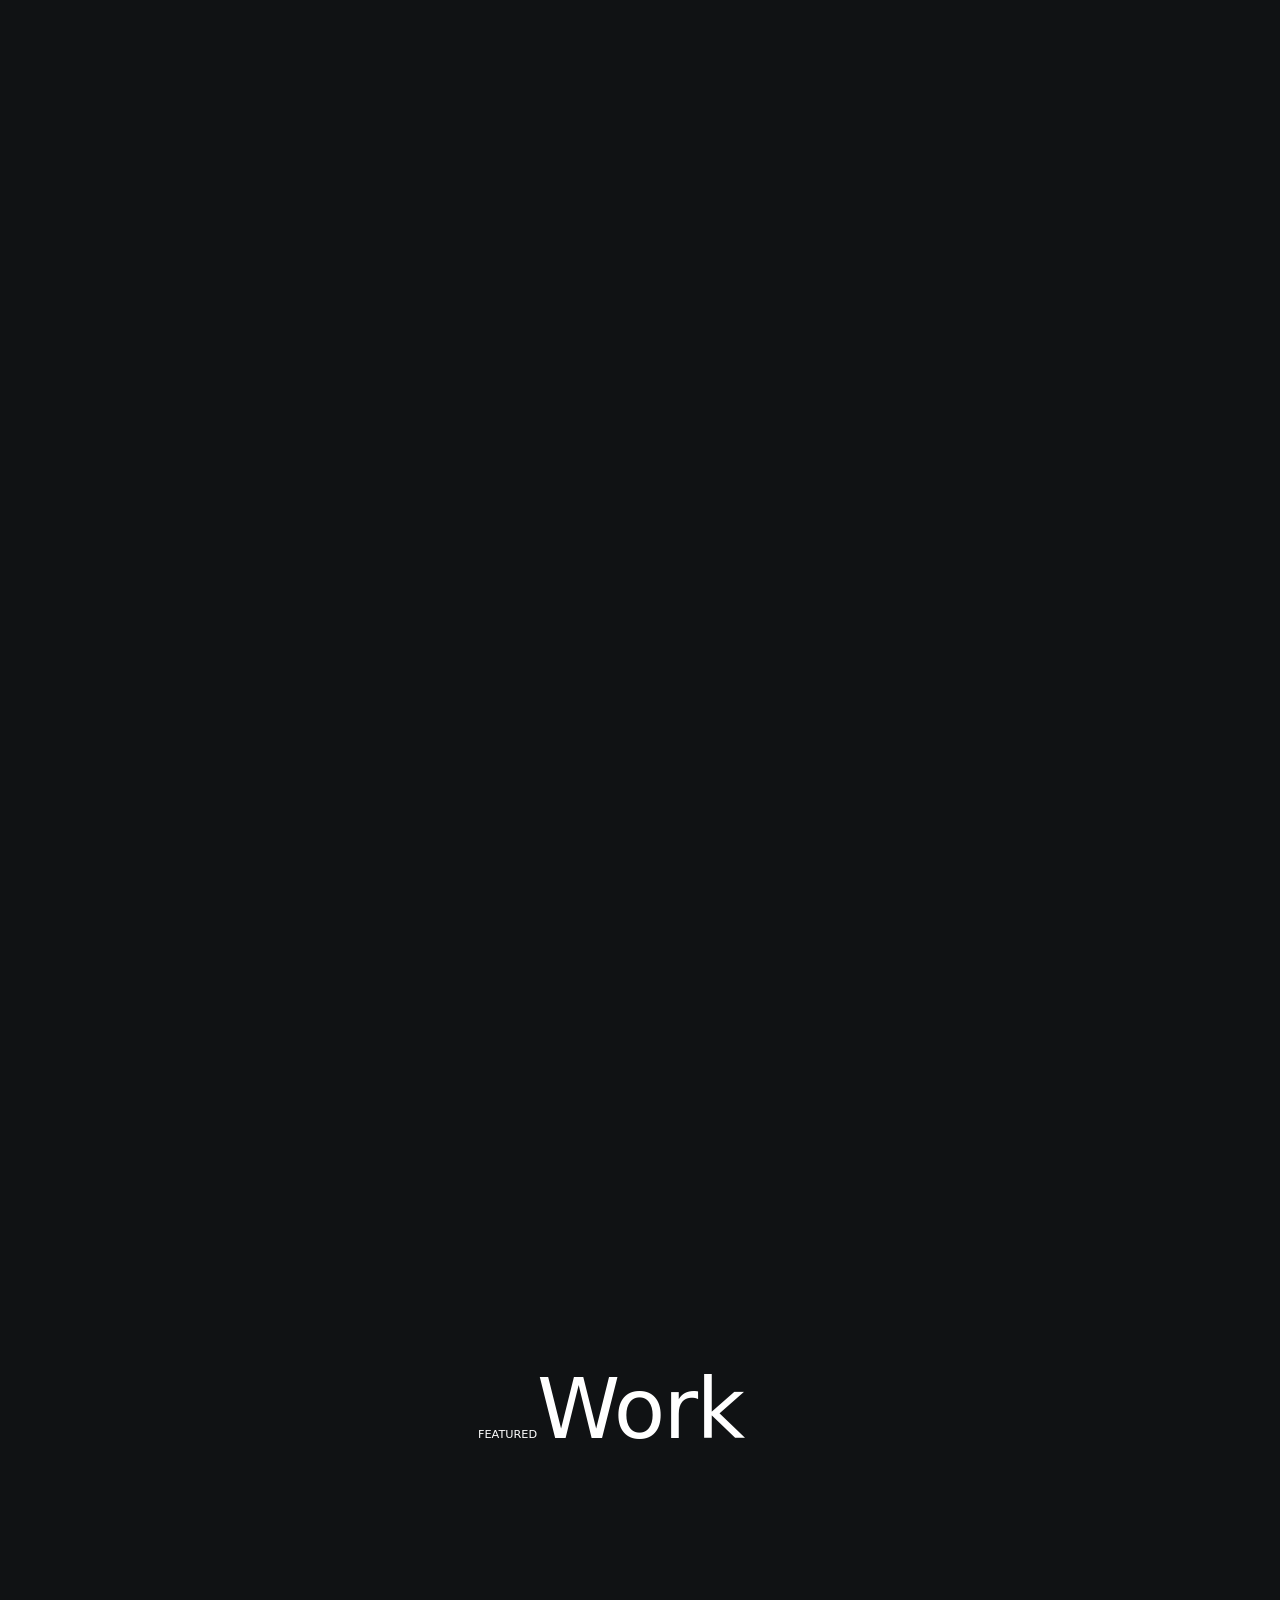
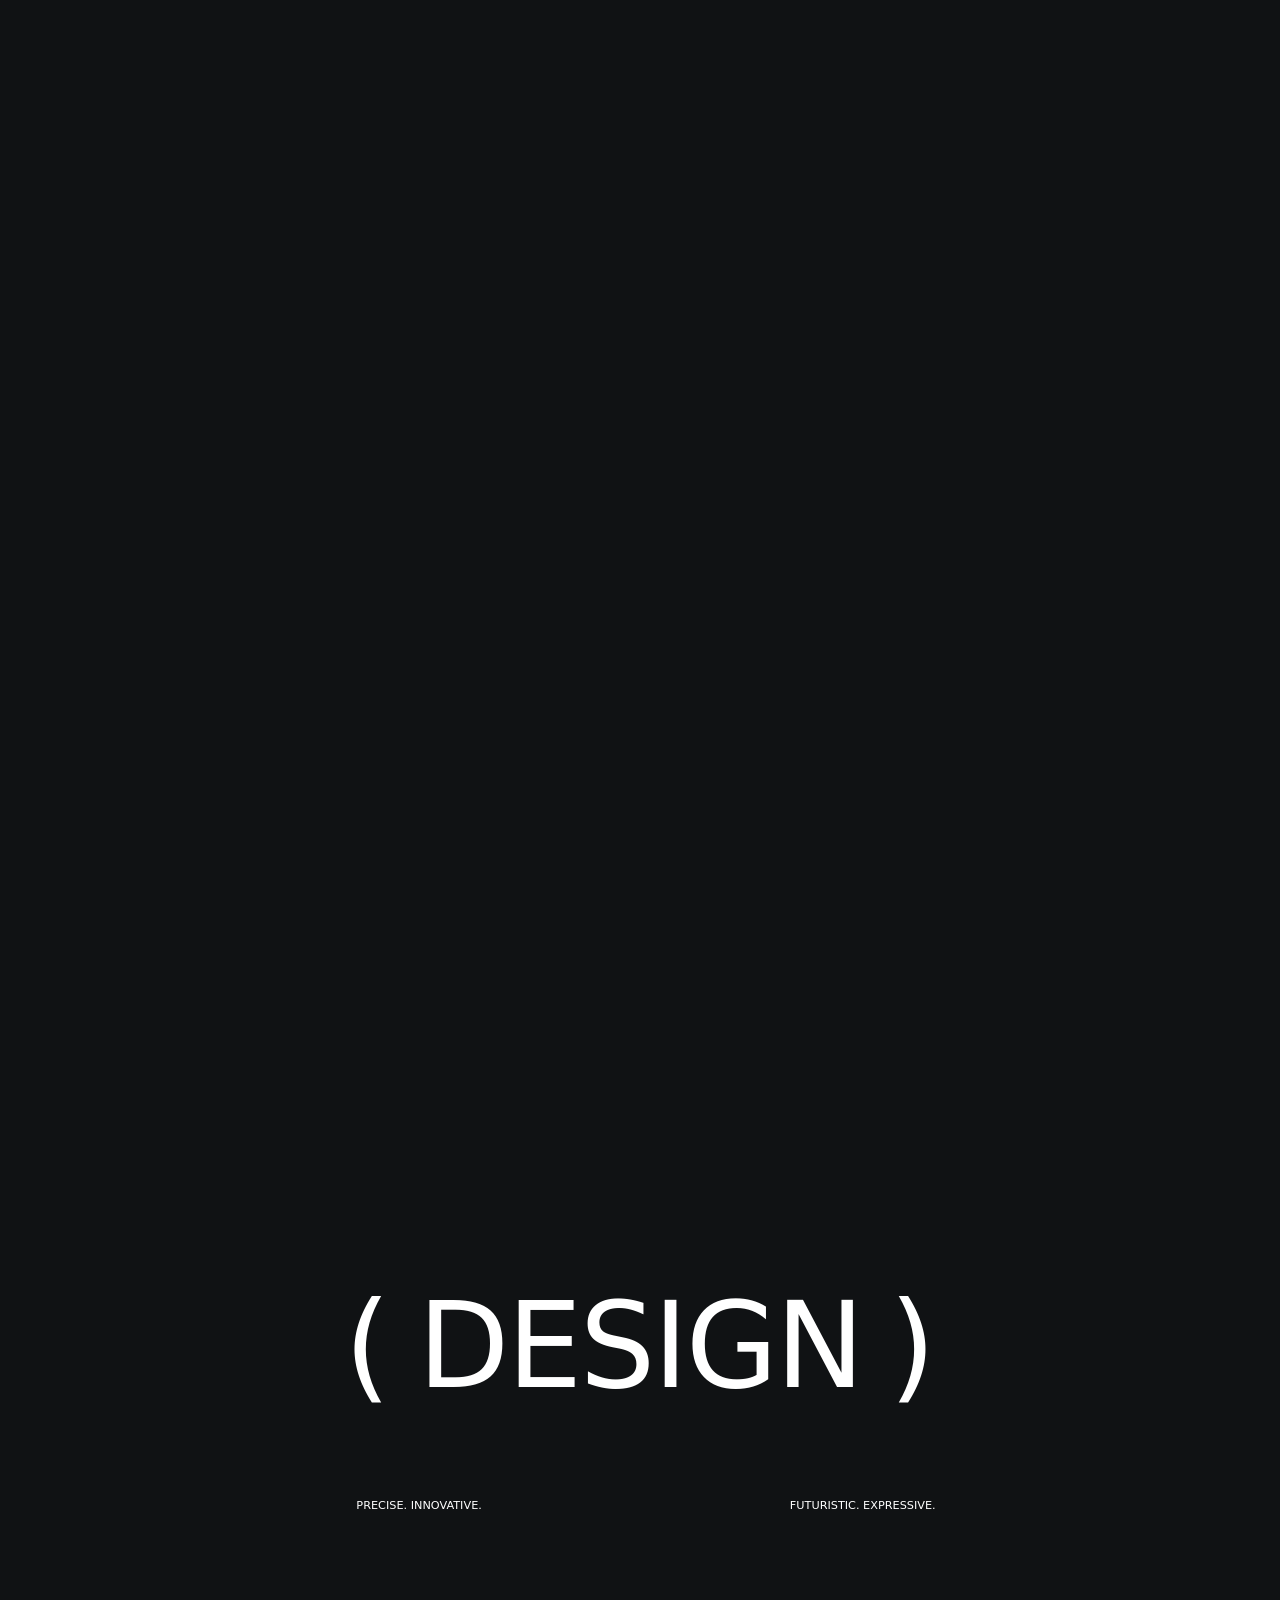
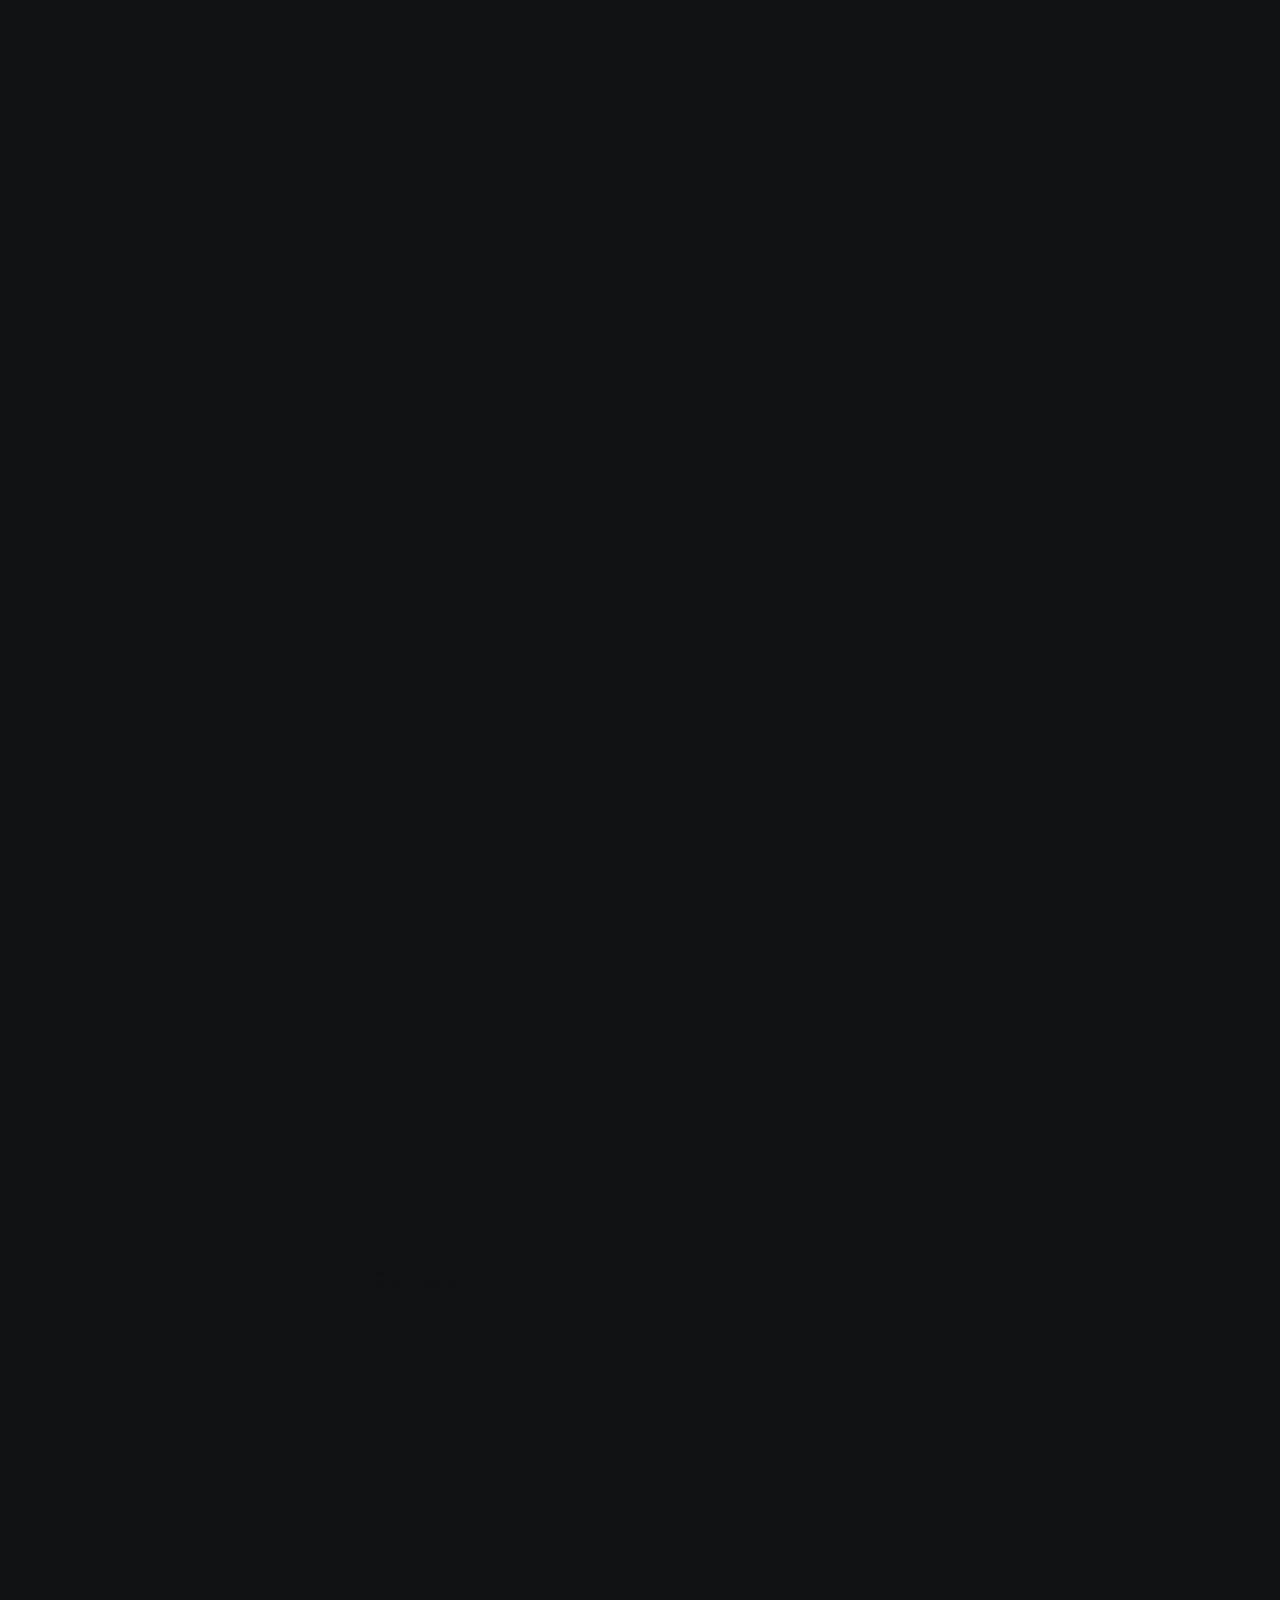
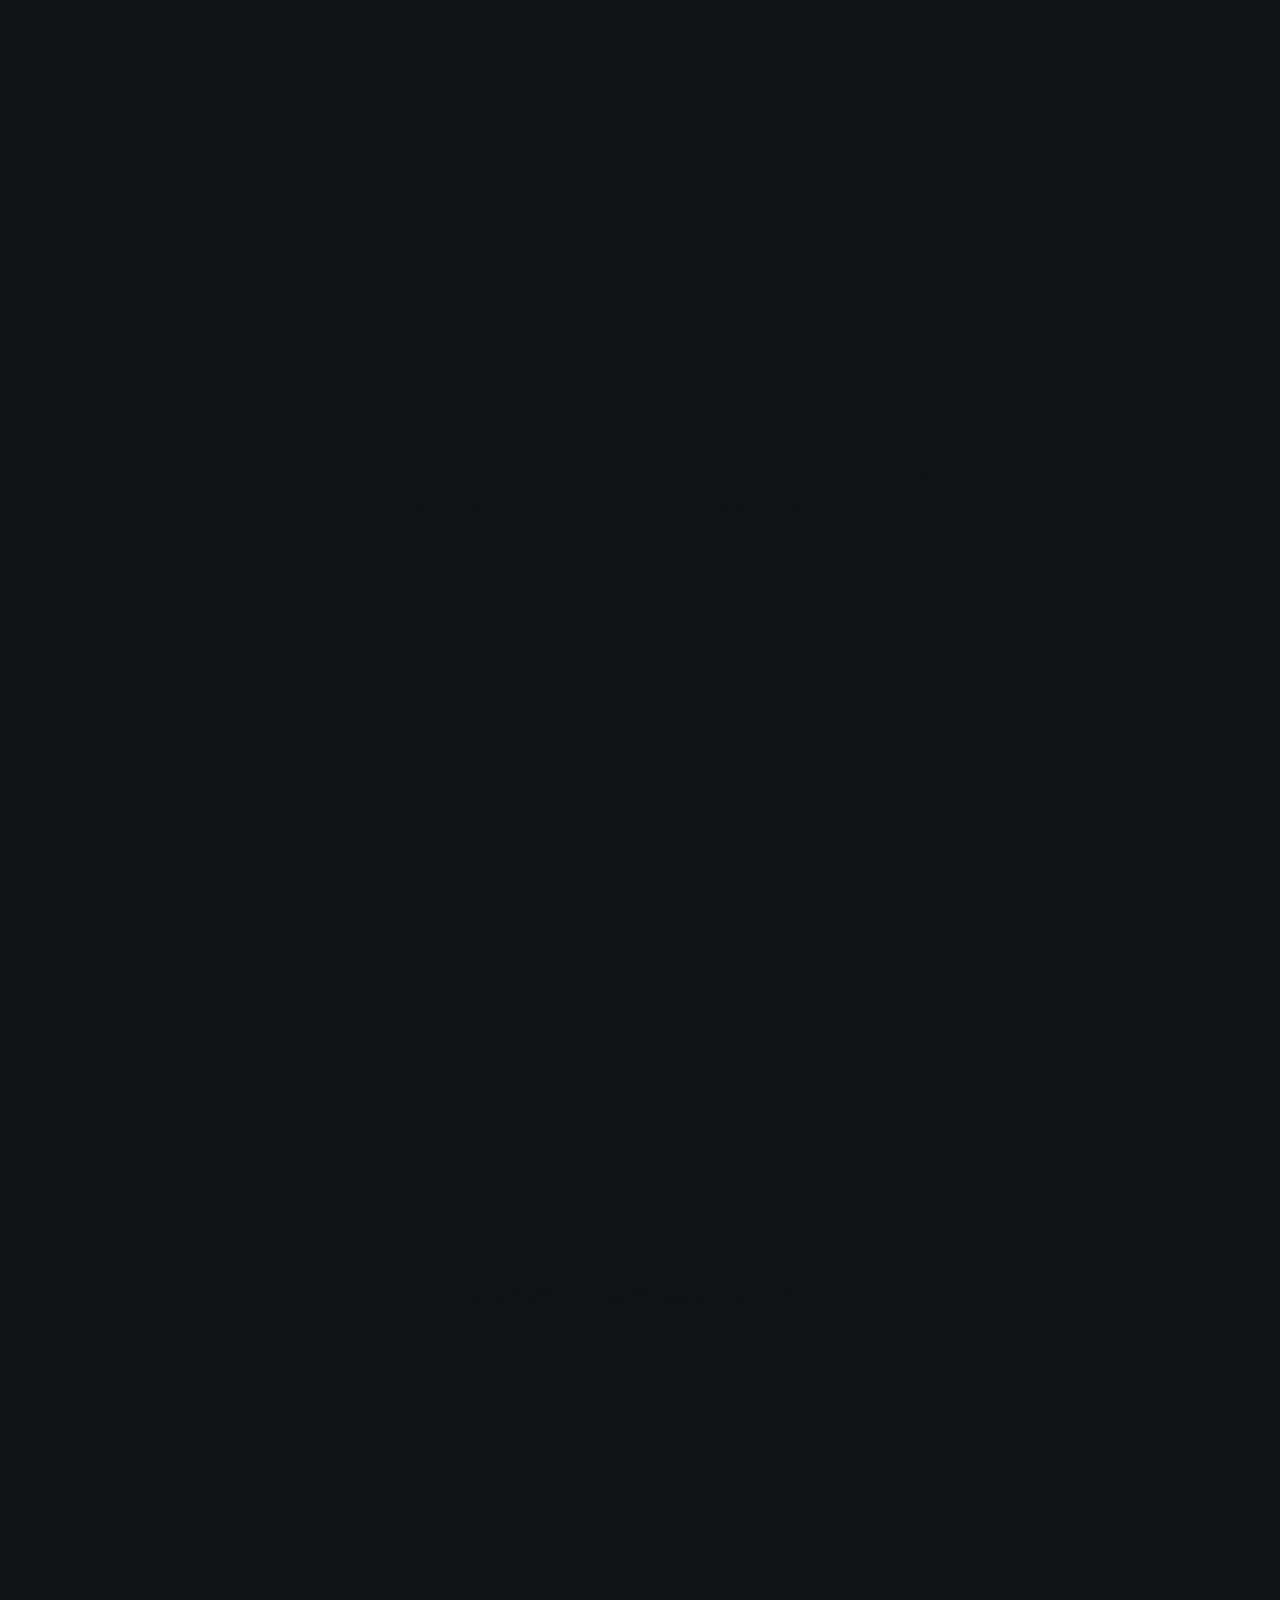
==== commit 6b60e004: "Add files via upload" ====
--- a/index.html
+++ b/index.html
@@ -32,9 +32,9 @@
   <style>.c-footer[data-v-b5494f60]{text-align:center;overflow:hidden}.c-footer .-w[data-v-b5494f60]{padding-bottom:var(--h4);overflow:hidden;padding-top:.2rem;position:relative}.c-footer .-w .-caption[data-v-b5494f60]{position:relative;z-index:10;width:100%;justify-content:center;align-items:center;background-image:linear-gradient(to right,var(--c-black),var(--c-black)),linear-gradient(to bottom,var(--c-berry) 50%,transparent 50%);background-position:0;background-repeat:no-repeat;background-size:100% 1px,auto auto}.c-footer .-w .-caption svg[data-v-b5494f60]{width:.6rem;background-color:var(--c-black);fill:var(--c-white);border-radius:50%;padding:.275rem}.c-footer .-w .-caption figcaption span[data-v-b5494f60]{color:transparent;background:linear-gradient(90deg,rgba(var(--c-berry-rgb),.5) 0 30%,rgba(var(--c-berry-rgb),1) 50%,rgba(var(--c-berry-rgb),.5) 70% 100%);background-size:200% 100%;background-position:200%;-webkit-background-clip:text;background-clip:text;animation:shine-b5494f60 3s ease-in-out infinite alternate}.c-footer .-w .nav[data-v-b5494f60]{margin-top:var(--m);padding-bottom:var(--h4)}.c-footer .-w .nav div[data-v-b5494f60]{margin-top:auto;white-space:nowrap;text-align:center}.c-footer .-w .nav div a[data-v-b5494f60]:after,.c-footer .-w .nav div a[data-v-b5494f60]:before{content:"";font-family:fdsi;vertical-align:middle;font-size:var(--h6);animation:navActiveOut-b5494f60 .6s step-end forwards}.c-footer .-w .nav div a[data-v-b5494f60]:after{opacity:0}.c-footer .-w .nav div a.-exact-active[data-v-b5494f60]{cursor:default}.c-footer .-w .nav div a.-exact-active[data-v-b5494f60]:after,.c-footer .-w .nav div a.-exact-active[data-v-b5494f60]:before{animation:navActiveIn-b5494f60 .6s step-end forwards}.c-footer .-w .soc[data-v-b5494f60]{display:flex;justify-content:space-between;align-items:center;gap:calc(var(--g-gap)*4);padding-bottom:var(--h4)}.c-footer .-w .end[data-v-b5494f60]{position:relative;display:flex;flex-direction:column;justify-content:center;align-items:center}.c-footer .-w .end .cookie-preferences[data-v-b5494f60]{cursor:pointer}.c-footer .-w .end .copy[data-v-b5494f60]{display:inline-flex;margin-top:calc(var(--mm)/2);margin-bottom:calc(var(--mm)/2)}.-black .c-footer .-w .-caption[data-v-b5494f60]{background-image:linear-gradient(to right,var(--c-grey-dark),var(--c-grey-dark)),linear-gradient(to bottom,var(--c-black) 50%,transparent 50%)}.-black .c-footer .-w .-caption svg[data-v-b5494f60]{background-color:var(--c-black);fill:var(--c-berry)}.-black .c-footer .-w .end .copy[data-v-b5494f60]{background-color:var(--c-grey-dark)}@media(min-width:1024px){.c-footer[data-v-b5494f60]{padding-top:var(--h5)}.c-footer .-w[data-v-b5494f60],.c-footer .-w .nav[data-v-b5494f60]{padding-bottom:var(--h2)}.c-footer .-w .nav[data-v-b5494f60]{margin-top:var(--h6);display:flex;justify-content:space-between;align-items:center;transform:translate3d(0,calc(var(--progress)*40% - 40%),0)}.c-footer .-w .nav div[data-v-b5494f60]{flex:1 1 0;text-align:center}.c-footer .-w .nav div a[data-v-b5494f60]{opacity:calc(var(--progress)/2 - .2 + var(--progress)/10*8)}.c-footer .-w .nav div a[data-v-b5494f60]:before{font-size:var(--h4)}.c-footer .-w .nav div a[data-v-b5494f60]:after{content:none!important;display:none!important}.c-footer .-w .nav div a.-exact-active[data-v-b5494f60]{margin-right:0}.c-footer .-w .nav div a[data-v-b5494f60]:hover{opacity:1}.c-footer .-w .nav div[data-v-b5494f60]:first-child{text-align:left}.c-footer .-w .nav div[data-v-b5494f60]:last-child{width:auto;text-align:right}.c-footer .-w .soc[data-v-b5494f60]{justify-content:center;padding-bottom:var(--h2)}.c-footer .-w .end[data-v-b5494f60]{flex-direction:row}.c-footer .-w .end .cookie-preferences[data-v-b5494f60]{position:absolute;left:0}.c-footer .-w .end .copy[data-v-b5494f60]{margin-top:0;margin-bottom:0}.c-footer .-w .end .not-found[data-v-b5494f60]{position:absolute;right:0}}@keyframes navActiveOut-b5494f60{0%{content:""}to{content:""}}@keyframes navActiveIn-b5494f60{0%{content:""}to{content:""}}@keyframes shine-b5494f60{0%{background-position:0}to{background-position:100%}}</style>
   <link rel="stylesheet" href="/Romaha/_nuxt/responsive.tn0RQdqM.css" crossorigin>
   <link rel="stylesheet" href="/Romaha/_nuxt/useUiStrings.BF85g8_Q.css" crossorigin>
-  <link rel="stylesheet" href="/Romaha/_nuxt/Tbilisi PulseSymbols.ClKrrLBq.css" crossorigin>
+  <link rel="stylesheet" href="/Romaha/_nuxt/StringTuneSymbols.ClKrrLBq.css" crossorigin>
   <link rel="stylesheet" href="/Romaha/_nuxt/MediaHoverSlider.D4cvgJYN.css" crossorigin>
-  <link rel="stylesheet" href="/Romaha/_nuxt/Romahalabel.D7PvAJJ9.css" crossorigin>
+  <link rel="stylesheet" href="/Romaha/_nuxt/FDDAlabel.D7PvAJJ9.css" crossorigin>
   <link rel="stylesheet" href="/Romaha/_nuxt/BaseVideo.pC763yPR.css" crossorigin>
   <link rel="stylesheet" href="/Romaha/_nuxt/HarmonyItem.Dg2mvyQj.css" crossorigin>
   <link rel="stylesheet" href="/Romaha/_nuxt/BaseButton.ZjAlNl5T.css" crossorigin>
@@ -328,7 +328,7 @@
      <span class="-w -hl" data-v-be6ebc95></span>
      <div class="-w wrap" data-v-be6ebc95 data-v-4f043ceb>
       <!--[-->
-      <span class="copy -mm -a-4" data-v-be6ebc95>Ana Kikalishvili2017—<span class="c-current-year" data-v-be6ebc95>2026</span></span><!--]-->
+      <span class="copy -mm -a-4" data-v-be6ebc95>©2017—<span class="c-current-year" data-v-be6ebc95>2026</span></span><!--]-->
      </div>
      <div class="-w brief" data-v-be6ebc95 data-v-4f043ceb>
       <!--[-->
@@ -430,13 +430,13 @@
       <span class="project-cover" style="background-image:url('https://raw.githubusercontent.com/Ramashery/Romaha/main/uploads/bg_9b1c6ddbe3.webp');" string-copy-from="feature-0" data-v-3b5a518c></span>
       <div class="-w" data-v-3b5a518c data-v-4f043ceb>
        <!--[-->
-       <a href="https://tbilisi-pulse.romaha.agency" rel="noopener noreferrer" target="_blank" string="cursor" string-cursor-class="-project-blank" data-v-3b5a518c>
+       <a href="https://tbilisi-pulse.fiddle.digital" rel="noopener noreferrer" target="_blank" string="cursor" string-cursor-class="-project-blank" data-v-3b5a518c>
         <div class="video-wrap -fit" data-v-3b5a518c data-v-1a5cce64>
          <video muted playsinline loop autoplay data-v-1a5cce64></video>
         </div>
-        <span class="-h6" data-v-3b5a518c>Tbilisi Pulse</span>
+        <span class="-h6" data-v-3b5a518c>StringTune</span>
        </a>
-       <p class="description -m" data-v-3b5a518c>Tbilisi Pulse is a modular JS library for quick, flexible use of animations and hooks – combine, tweak, or craft your own effects for modern web experiences.</p>
+       <p class="description -m" data-v-3b5a518c>Tbilisi Pulse is a modular JS library for quick, flexible use of animations and hooks – combine, tweak, or craft your own effects.</p>
        <!--]-->
       </div>
      </div>
@@ -444,11 +444,11 @@
       <span class="project-cover" style="background-image:url('https://raw.githubusercontent.com/Ramashery/Romaha/main/uploads/bg_1e5ef57a77.webp');" string-copy-from="feature-1" data-v-3b5a518c></span>
       <div class="-w" data-v-3b5a518c data-v-4f043ceb>
        <!--[-->
-       <a href="https://wearecaucasus-vision.com" rel="noopener noreferrer" target="_blank" string="cursor" string-cursor-class="-project-blank" data-v-3b5a518c>
+       <a href="https://wearewearekaleida.com" rel="noopener noreferrer" target="_blank" string="cursor" string-cursor-class="-project-blank" data-v-3b5a518c>
         <div class="video-wrap -fit" data-v-3b5a518c data-v-1a5cce64>
          <video muted playsinline loop autoplay data-v-1a5cce64></video>
         </div>
-        <span class="-h6" data-v-3b5a518c>Caucasus Vision</span>
+        <span class="-h6" data-v-3b5a518c>Kaleida</span>
        </a>
        <p class="description -m" data-v-3b5a518c>Caucasus Vision is an award-winning experiential studio specializing in immersive and holographic experiences rooted in Georgian culture.</p>
        <!--]-->
@@ -462,9 +462,9 @@
         <div class="video-wrap -fit" data-v-3b5a518c data-v-1a5cce64>
          <video muted playsinline loop autoplay data-v-1a5cce64></video>
         </div>
-        <span class="-h6" data-v-3b5a518c>GeoConnect</span>
+        <span class="-h6" data-v-3b5a518c>ThermoKonnect</span>
        </a>
-       <p class="description -m" data-v-3b5a518c>GeoConnect specializes in high-precision connectivity solutions for aerospace and industrial applications, with roots in Georgian engineering excellence.</p>
+       <p class="description -m" data-v-3b5a518c>GeoConnect specializes in high-precision connectivity solutions for aerospace and industrial applications.</p>
        <!--]-->
       </div>
      </div>
@@ -539,7 +539,7 @@
      <div class="-w -a-p -split-random" string string-repeat data-v-bc5a2d08 data-v-4f043ceb>
       <!--[-->
       <h2 class="-m-h4 -a-2" data-v-bc5a2d08>Together with you, we create new stories from Tbilisi. Modern, technological, successful.</h2>
-      <span class="subcap -mm -up -taj" string="split" string-split="word[random]" data-v-bc5a2d08>We deliver what we are responsible for:</span>
+      <span class="subcap -mm -up -taj" string="split" string-split="word[random]" data-v-bc5a2d08>We deliver what we're responsible for:</span>
       <div class="subtitle" data-v-bc5a2d08>
        <div class="media -a-4" string="cursor" string-cursor-class="-circle" data-v-bc5a2d08 data-v-250e5163>
         <!---->
@@ -913,7 +913,7 @@
        <span class="-mm -up prev -a-9" style="--l-delay:0.45;" data-v-6fd811df>Prev</span><span class="-mm -up pages -a-4" style="--l-delay:0.75;" data-v-6fd811df><span data-v-6fd811df>01</span> / 03</span><span class="-mm -up next -a-6" style="--l-delay:0.6;" data-v-6fd811df>Next</span><!--]-->
       </div>
       <figure class="logo -a-3" style="--l-delay:0.15;" data-v-6fd811df>
-       <img src="https://raw.githubusercontent.com/Ramashery/Romaha/main/uploads/caucasus-vision_b89b002701.svg" alt="Company Logo" data-v-6fd811df>
+       <img src="https://raw.githubusercontent.com/Ramashery/Romaha/main/uploads/kaleida_b89b002701.svg" alt="Company Logo" data-v-6fd811df>
       </figure>
       <div class="person" data-v-6fd811df>
        <span class="name -a-11" style="--l-delay:0.75;" data-v-6fd811df><span data-v-6fd811df>Giorgi Maisuradze</span></span><span class="position -a-5" style="--l-delay:0.9;" data-v-6fd811df><span data-v-6fd811df>Creative Director, Caucasus Vision</span></span>
@@ -979,7 +979,7 @@
        </div>
       </nav>
       <nav class="soc -m -m-p" data-v-b5494f60>
-       <a target="_blank" href="https://www.awwwards.com/Romaha Agency/" class="-a-streight" style="--l-delay:0.15;" data-v-b5494f60>Awwwards</a><a target="_blank" href="https://www.instagram.com/romaha.agency/" class="-a-streight" style="--l-delay:0.3;" data-v-b5494f60>Instagram</a><a target="_blank" href="https://dribbble.com/RomahaAgency" class="-a-streight" style="--l-delay:0.3175;" data-v-b5494f60>Dribbble</a><a target="_blank" href="https://www.behance.net/romahaagency" class="-a-streight" style="--l-delay:0.225;" data-v-b5494f60>Behance</a>
+       <a target="_blank" href="https://www.awwwards.com/RomahaAgency/" class="-a-streight" style="--l-delay:0.15;" data-v-b5494f60>Awwwards</a><a target="_blank" href="https://www.instagram.com/romaha.agency/" class="-a-streight" style="--l-delay:0.3;" data-v-b5494f60>Instagram</a><a target="_blank" href="https://dribbble.com/RomahaAgency" class="-a-streight" style="--l-delay:0.3175;" data-v-b5494f60>Dribbble</a><a target="_blank" href="https://www.behance.net/romahaagency" class="-a-streight" style="--l-delay:0.225;" data-v-b5494f60>Behance</a>
       </nav>
       <div class="end -mm -up" data-v-b5494f60>
        <span class="cookie-preferences -link -a-streight" style="--l-delay:0.3;" data-v-b5494f60>Cookie preferences</span><span class="copy -a-to-top -opacity" data-v-b5494f60>©<span class="c-current-year" data-v-b5494f60>2026</span></span><a href="/404" class="-a-streight not-found" style="--l-delay:0.9;" data-v-b5494f60>p. 4 04</a>
@@ -1016,7 +1016,7 @@
   </div>
   <div id="teleports"></div>
   <script>window.__NUXT__={};window.__NUXT__.config={public:{strapiUrl:"https://raw.githubusercontent.com/Ramashery/Romaha/main",posthogPublicKey:"phc_ORiO0Dnfb5VEjlyUzB9PL4wOWOiaOnySKd0CQqnCaDd",posthogHost:"https://eu.i.posthog.com",gtag:{enabled:true,initMode:"auto",id:"",initCommands:[],config:{},tags:[],loadingStrategy:"defer",url:"https://www.googletagmanager.com/gtag/js"},i18n:{baseUrl:"",defaultLocale:"en",rootRedirect:"",redirectStatusCode:302,skipSettingLocaleOnNavigate:false,locales:[{code:"en",language:"en-US",name:"English"},{code:"fr",language:"fr-FR",name:"Français"},{code:"de",language:"de-DE",name:"Deutsch"}],detectBrowserLanguage:{alwaysRedirect:false,cookieCrossOrigin:false,cookieDomain:"",cookieKey:"fiddle_locale",cookieSecure:false,fallbackLocale:"",redirectOn:"root",useCookie:true},experimental:{localeDetector:"",typedPages:true,typedOptionsAndMessages:false,alternateLinkCanonicalQueries:true,devCache:false,cacheLifetime:"",stripMessagesPayload:false,preload:false,strictSeo:false,nitroContextDetection:true,httpCacheDuration:10,compactRoutes:false,prerenderMessages:false},domainLocales:{en:{domain:""},fr:{domain:""},de:{domain:""}}}},app:{baseURL:"/Romaha/",buildId:"c80ff1d8-230d-4867-abdd-647e068d8c80",buildAssetsDir:"/Romaha/_nuxt/",cdnURL:""}}</script>
-  <script type="application/json" data-nuxt-data="nuxt-app" data-ssr="true" id="__NUXT_DATA__">[["ShallowReactive",1],{"data":2,"state":5,"once":15,"_errors":16,"serverRendered":4,"path":18,"pinia":19},["ShallowReactive",3],{"page-projects":4,"page-home":4},true,["Reactive",6],{"$si18n:cached-locale-configs":7,"$si18n:resolved-locale":14},{"en":8,"fr":10,"de":12},{"fallbacks":9,"cacheable":4},[],{"fallbacks":11,"cacheable":4},[],{"fallbacks":13,"cacheable":4},[],"",["Set"],["ShallowReactive",17],{"page-projects":-1,"page-home":-1},"\u002F",["Reactive",20],{"content":21,"responsive":786},{"awards":22,"awardsLocale":14,"legit":24,"legitLocale":14,"home":35,"design":327,"getInTouch":347,"priceItems":51,"projects":365,"showedProjects":365,"projectCategories":658,"projectPage":708,"navigation":712,"activeProject":51,"locale":784,"alternateLocalePaths":785},{"awards":23},[],{"welcome_awards":25,"welcome_frame_1":26,"welcome_frame_2":29,"welcome_frame_3":32},[],{"data":27},{"attributes":28},{"url":14,"mime":14},{"data":30},{"attributes":31},{"url":14,"mime":14},{"data":33},{"attributes":34},{"url":14,"mime":14},{"projects":36,"welcome_title":142,"welcome_subtitle_1":143,"welcome_subtitle_2":144,"welcome_display_title":145,"welcome_display_subtitle_1":146,"welcome_display_subtitle_2":147,"welcome_brief":148,"welcome_media":149,"welcome_awards":153,"welcome_frame_1":175,"welcome_frame_2":180,"welcome_frame_3":184,"liquid_title":188,"liquid_subtitles":189,"liquid_highlight_1":190,"liquid_highlight_2":191,"liquid_feature_video":192,"liquid_media_1":196,"liquid_media_2":199,"liquid_media_3":202,"fp_eyebrow":205,"fp_support_text":206,"fp_title":207,"fp_badge":208,"fp_caption":209,"fp_button_label":210,"fp_button_url":211,"empower_title":212,"empower_subcap":213,"empower_subtitle":214,"empower_caption_1":215,"empower_caption_2":216,"empower_caption_3":217,"empower_caption":218,"empower_media":219,"empower_slider_images":223,"empower_slider_video":227,"trust_title":231,"trust_subtitle":232,"trust_with":233,"trust_caption":237,"trust_slider_images":238,"trust_slider_video":244,"harmony_caption":248,"harmony_year_left":40,"harmony_year_right":249,"harmony_year_prefix":250,"harmonyRows":251,"testimonials_title":294,"testimonials_caption":295,"testimonials_source_url":296,"testimonials":297,"talk_title":313,"talk_subtitle":314,"talk_media":315,"talk_slider_images":319,"talk_slider_video":323,"welcome_human_first":326},[37,74,106],{"project":38,"bigMedia":59,"featuredMainMedia":63,"featuredBackgroundMedia":68,"shortDescription":73},{"data":39},{"id":40,"attributes":41},"17",{"title":42,"description":42,"url":43,"slug":44,"cover":45,"verticalCover":50,"country":52,"project_category":53,"type":58},"Tbilisi Pulse","https:\u002F\u002Ftbilisi-pulse.romaha.agency","tbilisi-pulse",{"data":46},{"attributes":47},{"url":48,"mime":49},"\u002Fuploads\u002Ftbilisi_pulse_cover_7b1686182e.jpg","image\u002Fjpeg",{"data":51},null,"Georgia",{"data":54},{"id":55,"attributes":56},"12",{"title":57},"Product","project",{"data":60},{"attributes":61},{"url":62,"mime":49},"https:\u002F\u002Fraw.githubusercontent.com/Ramashery/Romaha/main\u002Fuploads\u002Ftbilisi_pulse_cover_35800ebe36.jpg",{"data":64},{"attributes":65},{"url":66,"mime":67},"https:\u002F\u002Fraw.githubusercontent.com/Ramashery/Romaha/main\u002Fuploads\u002Ffeatured_stringtune_dd2bfa622f.mp4","video\u002Fmp4",{"data":69},{"attributes":70},{"url":71,"mime":72},"https:\u002F\u002Fraw.githubusercontent.com/Ramashery/Romaha/main\u002Fuploads\u002Fbg_9b1c6ddbe3.webp","image\u002Fwebp","Tbilisi Pulse is a modular JS library for quick, flexible use of animations and hooks – combine, tweak, or craft your own effects for modern web experiences.",{"project":75,"bigMedia":93,"featuredMainMedia":97,"featuredBackgroundMedia":101,"shortDescription":105},{"data":76},{"id":77,"attributes":78},"16",{"title":79,"description":51,"url":80,"slug":81,"cover":82,"verticalCover":86,"country":87,"project_category":88,"type":58},"Caucasus Vision","https:\u002F\u002Fwearecaucasus-vision.com","caucasus-vision",{"data":83},{"attributes":84},{"url":85,"mime":49},"\u002Fuploads\u002Fcaucasus-vision_cover_7605ca71c2.jpg",{"data":51},"Georgia",{"data":89},{"id":90,"attributes":91},"3",{"title":92},"Corporate",{"data":94},{"attributes":95},{"url":96,"mime":49},"https:\u002F\u002Fraw.githubusercontent.com/Ramashery/Romaha/main\u002Fuploads\u002Fcaucasus-vision_featured_159b200f10.jpg",{"data":98},{"attributes":99},{"url":100,"mime":67},"https:\u002F\u002Fraw.githubusercontent.com/Ramashery/Romaha/main\u002Fuploads\u002Ffeature_caucasus-vision_f406072b29.mp4",{"data":102},{"attributes":103},{"url":104,"mime":72},"https:\u002F\u002Fraw.githubusercontent.com/Ramashery/Romaha/main\u002Fuploads\u002Fbg_1e5ef57a77.webp","Caucasus Vision is an award-winning experiential studio specializing in immersive and holographic experiences rooted in Georgian culture.",{"project":107,"bigMedia":129,"featuredMainMedia":133,"featuredBackgroundMedia":137,"shortDescription":141},{"data":108},{"id":109,"attributes":110},"1",{"title":111,"description":112,"url":113,"slug":114,"cover":115,"verticalCover":119,"country":123,"project_category":124,"type":128},"GeoConnect","GeoConnect, a specialist in high-quality terminal junction splices for seamless electrical connections, needed a revamped digital presence to reflect their industry expertise. The goal was to build a modern e-commerce platform, complete with detailed 3D product renders, that showcased their top-tier partnerships with aerospace giants like Boeing, Lockheed Martin, Bombardier, and Bell Helicopter, while reinforcing their commitment to precision engineering and compliance.","https:\u002F\u002Fthermokonnect.com","geo-connect",{"data":116},{"attributes":117},{"url":118,"mime":49},"\u002Fuploads\u002Fgeo_connect_cover_8ea61f16c8.jpg",{"data":120},{"attributes":121},{"url":122,"mime":67},"\u002Fuploads\u002Fpreview_v_26ce3a1393.mp4","Georgia",{"data":125},{"id":109,"attributes":126},{"title":127},"E-commerce","case",{"data":130},{"attributes":131},{"url":132,"mime":49},"https:\u002F\u002Fraw.githubusercontent.com/Ramashery/Romaha/main\u002Fuploads\u002Fgeo_connect_featured_81bef424da.jpg",{"data":134},{"attributes":135},{"url":136,"mime":67},"https:\u002F\u002Fraw.githubusercontent.com/Ramashery/Romaha/main\u002Fuploads\u002Ffeatured_thermokonnect_1f77f835c1.mp4",{"data":138},{"attributes":139},{"url":140,"mime":72},"https:\u002F\u002Fraw.githubusercontent.com/Ramashery/Romaha/main\u002Fuploads\u002Fbg_f7796eaae6.webp","GeoConnect specializes in high-precision connectivity solutions for aerospace and industrial applications, with roots in Georgian engineering excellence.","House of digital\u003Cbr>craft Ana Kikalishvili","Place where modern digital experiences are crafted in Tbilisi.","We craft end-to-end digital products and brand experiences.","Design-Led Digital Agency from Tbilisi","Digital design and development from the heart of Georgia.","Georgian roots. Tbilisi base. Global focus.","An award-winning[[award:(40+)]]digital-first Design Agency from Tbilisi committed to[[icon:icon-24_aesthetics]]exceptional design and the highest development[[icon:icon-24_dev]][[nobr:standards.]][[icon:icon-24_arrow]]",{"data":150},{"attributes":151},{"url":152,"mime":67},"https:\u002F\u002Fraw.githubusercontent.com/Ramashery/Romaha/main\u002Fuploads\u002Ffdda_reel_c2464398bf.mp4",[154,160,166,172],{"title":155,"meta":156,"source":157,"icon_key":51,"accentTextColor":51,"preffix":51,"count":158,"icon":159},"Brands & Digital Design","2026","Red**Dot** Award",0,"https:\u002F\u002Fraw.githubusercontent.com/Ramashery/Romaha/main\u002Fuploads\u002Flogo_64_reddot_14b968f44e.svg",{"title":161,"meta":162,"source":163,"icon_key":164,"accentTextColor":51,"preffix":51,"count":165,"icon":14},"Webby Honoree","2025, 2026","The Webby Awards","icon-64_twa",2,{"title":167,"meta":168,"source":169,"icon_key":170,"accentTextColor":51,"preffix":171,"count":158,"icon":14},"Rising Studio of the Year","2025","Awwwards","icon-64_awwwards","Nominee",{"title":167,"meta":168,"source":173,"icon_key":174,"accentTextColor":51,"preffix":171,"count":158,"icon":14},"CSS Design Awards","icon-64_cssda",{"data":176},{"attributes":177},{"url":178,"mime":179},"https:\u002F\u002Fraw.githubusercontent.com/Ramashery/Romaha/main\u002Fuploads\u002Fred_carpet_974efea345.webp","application\u002Foctet-stream",{"data":181},{"attributes":182},{"url":183,"mime":179},"https:\u002F\u002Fraw.githubusercontent.com/Ramashery/Romaha/main\u002Fuploads\u002Fw_stage_bb62f8ad73.webp",{"data":185},{"attributes":186},{"url":187,"mime":179},"https:\u002F\u002Fraw.githubusercontent.com/Ramashery/Romaha/main\u002Fuploads\u002Fyumi_8bce2d51b6.webp","Design","That functions\nThat speaks\nThat inspires\nThat captivates\nThat educates\nThat amazes","Precise. Innovative.","Futuristic. Expressive.",{"data":193},{"attributes":194},{"url":195,"mime":67},"https:\u002F\u002Fraw.githubusercontent.com/Ramashery/Romaha/main\u002Fuploads\u002Fdesign_is_3ed26fc16a.mp4",{"data":197},{"attributes":198},{"url":14,"mime":14},{"data":200},{"attributes":201},{"url":14,"mime":14},{"data":203},{"attributes":204},{"url":14,"mime":14},"Ready-to-go digital presence.","Simplified UI.\nFaster launch.","Project","New","Best fit for energetic teams and startups in the region.","Learn More","\u002Fconnect","Together with you, we create new stories from Tbilisi. Modern, technological, successful.","We deliver what we are responsible for:","Engaging user experience, world-class web design & development, unique brand identity solutions born in Georgia.","Our clients receive industry-leading digital products looking into the future. Years pass and the designs remain timeless.","We make it possible thanks to deep experience in the digital world rooted in Tbilisi.","Gathering the best talents in Georgia helps us craft the most thoughtful solutions.","Our inspiration begins with engineering, contemporary technology, and the creative spirit of Tbilisi.",{"data":220},{"attributes":221},{"url":222,"mime":67},"https:\u002F\u002Fraw.githubusercontent.com/Ramashery/Romaha/main\u002Fuploads\u002Fsusuwatari_d070627919.mp4",[224,225,226],"https:\u002F\u002Fraw.githubusercontent.com/Ramashery/Romaha/main\u002Fuploads\u002Fengaging_1_e705cf259e.jpg","https:\u002F\u002Fraw.githubusercontent.com/Ramashery/Romaha/main\u002Fuploads\u002Fengaging_2_481ddf1dc3.jpg","https:\u002F\u002Fraw.githubusercontent.com/Ramashery/Romaha/main\u002Fuploads\u002Fengaging_3_18caedea1f.jpg",{"data":228},{"attributes":229},{"url":230,"mime":67},"https:\u002F\u002Fraw.githubusercontent.com/Ramashery/Romaha/main\u002Fuploads\u002Fsusuwatari_736f586d35.mp4","Broadcasting your brand from Tbilisi to the world","Contributing to innovation is a true privilege. You are invited to turn ideas into reality with us in Tbilisi.",[234,235,236],"Feeling","Experience","Value","Each design element is an extension of the interface function. It's the purest expression of personality.",[239,240,241,242,243],"https:\u002F\u002Fraw.githubusercontent.com/Ramashery/Romaha/main\u002Fuploads\u002Ftrust_all_f972577945.jpg","https:\u002F\u002Fraw.githubusercontent.com/Ramashery/Romaha/main\u002Fuploads\u002Ftrust_tube_7ea6541f1b.jpg","https:\u002F\u002Fraw.githubusercontent.com/Ramashery/Romaha/main\u002Fuploads\u002Ftrust_susuwatari_de76abe114.jpg","https:\u002F\u002Fraw.githubusercontent.com/Ramashery/Romaha/main\u002Fuploads\u002Ftrust_hand_f7a0d6abac.jpg","https:\u002F\u002Fraw.githubusercontent.com/Ramashery/Romaha/main\u002Fuploads\u002Ftrust_spot_8eedf5b7db.jpg",{"data":245},{"attributes":246},{"url":247,"mime":179},"https:\u002F\u002Fraw.githubusercontent.com/Ramashery/Romaha/main\u002Fuploads\u002Ftrust_a4796ba6c4.mp4","( Harmony crafted in Tbilisi )","25","20",[252,255,258,260,263,265,267,270,273,275,278,280,283,286,288,291],{"top":253,"left":253,"image":254,"video":51},1,"https:\u002F\u002Fraw.githubusercontent.com/Ramashery/Romaha/main\u002Fuploads\u002F1_1_c9aa5d55d1.jpg",{"top":253,"left":256,"image":257,"video":51},3,"https:\u002F\u002Fraw.githubusercontent.com/Ramashery/Romaha/main\u002Fuploads\u002F1_3_e8bf2633d3.jpg",{"top":165,"left":165,"image":259,"video":51},"https:\u002F\u002Fraw.githubusercontent.com/Ramashery/Romaha/main\u002Fuploads\u002F2_2_c1f310e9b8.jpg",{"top":165,"left":261,"image":262,"video":51},4,"https:\u002F\u002Fraw.githubusercontent.com/Ramashery/Romaha/main\u002Fuploads\u002F2_2_aad2157a2a.jpg",{"top":256,"left":253,"image":51,"video":264},"https:\u002F\u002Fraw.githubusercontent.com/Ramashery/Romaha/main\u002Fuploads\u002F3_1_2e57d699c5.mp4",{"top":261,"left":256,"image":266,"video":51},"https:\u002F\u002Fraw.githubusercontent.com/Ramashery/Romaha/main\u002Fuploads\u002F4_3_96e59cb7f9.jpg",{"top":268,"left":261,"image":269,"video":51},5,"https:\u002F\u002Fraw.githubusercontent.com/Ramashery/Romaha/main\u002Fuploads\u002F5_4_faf4b34566.jpg",{"top":271,"left":253,"image":272,"video":51},6,"https:\u002F\u002Fraw.githubusercontent.com/Ramashery/Romaha/main\u002Fuploads\u002F6_1_dd40b4dd5f.jpg",{"top":271,"left":261,"image":274,"video":51},"https:\u002F\u002Fraw.githubusercontent.com/Ramashery/Romaha/main\u002Fuploads\u002F6_4_8fc0f3e8a9.jpg",{"top":276,"left":165,"image":277,"video":51},7,"https:\u002F\u002Fraw.githubusercontent.com/Ramashery/Romaha/main\u002Fuploads\u002F7_2_8d256fb1fc.jpg",{"top":276,"left":256,"image":51,"video":279},"https:\u002F\u002Fraw.githubusercontent.com/Ramashery/Romaha/main\u002Fuploads\u002F7_3_f07fe1e395.mp4",{"top":281,"left":253,"image":282,"video":51},8,"https:\u002F\u002Fraw.githubusercontent.com/Ramashery/Romaha/main\u002Fuploads\u002F8_1_50e2aed38a.jpg",{"top":284,"left":165,"image":285,"video":51},9,"https:\u002F\u002Fraw.githubusercontent.com/Ramashery/Romaha/main\u002Fuploads\u002F9_2_24d5698644.jpg",{"top":284,"left":261,"image":51,"video":287},"https:\u002F\u002Fraw.githubusercontent.com/Ramashery/Romaha/main\u002Fuploads\u002F9_4_1ca5b2b835.mp4",{"top":289,"left":253,"image":290,"video":51},10,"https:\u002F\u002Fraw.githubusercontent.com/Ramashery/Romaha/main\u002Fuploads\u002F10_1_ca4e1e5a64.jpg",{"top":292,"left":256,"image":293,"video":51},11,"https:\u002F\u002Fraw.githubusercontent.com/Ramashery/Romaha/main\u002Fuploads\u002F11_3_5577a881f9.jpg","Gather 'round — stories from our Tbilisi clients.","Stories from the Caucasus — about ideas, flow, and the magic of building digital products together.","https:\u002F\u002Fclutch.co\u002Fprofile\u002Fromahaagency-design-agency",[298,303,308],{"text":299,"name":300,"position":301,"logo":302},"The website's UX is exceptional, intuitive and elegant. Everything works flawlessly. We receive constant compliments from clients and partners in Tbilisi and beyond.","Giorgi Maisuradze","Creative Director, Caucasus Vision","https:\u002F\u002Fraw.githubusercontent.com/Ramashery/Romaha/main\u002Fuploads\u002Fcaucasus-vision_b89b002701.svg",{"text":304,"name":305,"position":306,"logo":307},"Fully delivered digital platform and motion content with excellent feedback. Couldn't be happier with the collaboration.","Luka Berdzenishvili","CEO, Tbilisi Thrust","https:\u002F\u002Fraw.githubusercontent.com/Ramashery/Romaha/main\u002Fuploads\u002Ftbilisi-thrust_9b4aa7c320.svg",{"text":309,"name":310,"position":311,"logo":312},"They were deeply committed and invested extra energy to deliver outstanding work. Their ideas elevated the project from the start.","Ana Kikalishvili","Co-Founder, Relo Tbilisi","https:\u002F\u002Fraw.githubusercontent.com/Ramashery/Romaha/main\u002Fuploads\u002Frelocool_1cdbf30cf8.svg","Let's talk","Just one small action separates us from getting acquainted. A great journey begins with the first word \"hello.\"",{"data":316},{"attributes":317},{"url":318,"mime":179},"https:\u002F\u002Fraw.githubusercontent.com/Ramashery/Romaha/main\u002Fuploads\u002Flets_talk_aabe3fdaae.mp4",[320,321,322],"https:\u002F\u002Fraw.githubusercontent.com/Ramashery/Romaha/main\u002Fuploads\u002Fletstalk_connected_c1e07c72c0.jpg","https:\u002F\u002Fraw.githubusercontent.com/Ramashery/Romaha/main\u002Fuploads\u002Fletstalk_disconnected_9257ad790f.jpg","https:\u002F\u002Fraw.githubusercontent.com/Ramashery/Romaha/main\u002Fuploads\u002Fletstalk_topfront_c5f5d2a1e3.jpg",{"data":324},{"attributes":325},{"url":318,"mime":179},"Human-First",{"welcome_media":328,"welcome_media_2":329,"welcome_media_3":330,"welcome_media_4":331,"welcome_title":14,"welcome_paragraph_1":14,"welcome_paragraph_2":14,"welcome_paragraph_3":14,"services_caption":14,"services_title":14,"services_list":332,"services_media":333,"difference_title":14,"difference_media":334,"difference_prompt":14,"difference_text_1":14,"difference_text_2":14,"engaging_media_1":335,"engaging_media_2":336,"engaging_media_3":337,"engaging_caption":14,"engaging_text":14,"path_caption":14,"path_media_1":338,"path_media_2":339,"path_media_3":340,"path_media_4":341,"path_title":14,"external_title":14,"external_caption":14,"awards_title":14,"awards_total":14,"awards":342,"publications_title":14,"publications":343,"talk_title":14,"talk_subtitle":14,"talk_media":344},[],[],[],[],[],{"image":51,"video":51},{"image":51,"video":51},{"image":51,"video":51},{"image":51,"video":51},{"image":51,"video":51},{"image":51,"video":51},{"image":51,"video":51},{"image":51,"video":51},{"image":51,"video":51},[],[],{"data":345},{"attributes":346},{"url":14,"mime":14},{"titles":348,"title":14,"services":349,"form_label_interested_in":351,"form_label_budget":352,"form_label_idea":353,"form_placeholder_idea":354,"form_label_company":355,"form_placeholder_company":356,"form_label_deadline":357,"form_placeholder_deadline":358,"form_label_name":359,"form_placeholder_name":360,"form_label_email":361,"form_button_submit":362,"form_button_attach":363,"form_label_alternatives":364},[],{"data":350},[],"I am interested in","Budget range for this project","Project idea","What's on your mind…","Company","Company name","Project deadline","Your deadline","Name","Your autograph, please","Email","Submit","Attach file","Alternatives",[366,383,392,401,416,429,441,452,469,486,503,520,537,558,577,591,608,628,645],{"id":367,"attributes":368},"18",{"title":369,"description":42,"url":370,"slug":371,"cover":372,"verticalCover":376,"country":377,"project_category":378,"type":58},"Obsidian Caucasus","https:\u002F\u002Fobsidianassembly.com","obsidian-caucasus",{"data":373},{"attributes":374},{"url":375,"mime":49},"\u002Fuploads\u002Fobsidian_caucasus_cover_555052c95c.jpg",{"data":51},"Tbilisi & World",{"data":379},{"id":380,"attributes":381},"14",{"title":382},"ImaginePossible",{"id":40,"attributes":384},{"title":42,"description":42,"url":43,"slug":44,"cover":385,"verticalCover":388,"country":52,"project_category":389,"type":58},{"data":386},{"attributes":387},{"url":48,"mime":49},{"data":51},{"data":390},{"id":55,"attributes":391},{"title":57},{"id":77,"attributes":393},{"title":79,"description":51,"url":80,"slug":81,"cover":394,"verticalCover":397,"country":87,"project_category":398,"type":58},{"data":395},{"attributes":396},{"url":85,"mime":49},{"data":51},{"data":399},{"id":90,"attributes":400},{"title":92},{"id":402,"attributes":403},"13",{"title":404,"description":405,"url":406,"slug":407,"cover":408,"verticalCover":412,"country":52,"project_category":413,"type":58},"Adjara Labs","Adjara Labs has been demonstrating top-notch quality in the digital product market. Their solutions are innovative, easy to use, and always deliver results. What they are most proud of is their team of passionate professionals based in Batumi and Tbilisi.","https:\u002F\u002Fxe.works","adjara-labs",{"data":409},{"attributes":410},{"url":411,"mime":49},"\u002Fuploads\u002Fadjara_labs_02_cover_df1f84a7b3.jpg",{"data":51},{"data":414},{"id":90,"attributes":415},{"title":92},{"id":380,"attributes":417},{"title":418,"description":418,"url":419,"slug":420,"cover":421,"verticalCover":425,"country":123,"project_category":426,"type":58},"Tbilisi Wheels","http:\u002F\u002Fdispatch.bike","tbilisi-wheels",{"data":422},{"attributes":423},{"url":424,"mime":49},"\u002Fuploads\u002Ftbilisi_wheels_cover_52557710f1.jpg",{"data":51},{"data":427},{"id":109,"attributes":428},{"title":127},{"id":55,"attributes":430},{"title":431,"description":431,"url":432,"slug":51,"cover":433,"verticalCover":437,"country":123,"project_category":438,"type":58},"Kartuli Optics","https:\u002F\u002Fkartuli-optics.com\u002F",{"data":434},{"attributes":435},{"url":436,"mime":49},"\u002Fuploads\u002Fkartuli_optics_cover_c8e7048484.jpg",{"data":51},{"data":439},{"id":109,"attributes":440},{"title":127},{"id":109,"attributes":442},{"title":111,"description":112,"url":113,"slug":114,"cover":443,"verticalCover":446,"country":123,"project_category":449,"type":128},{"data":444},{"attributes":445},{"url":118,"mime":49},{"data":447},{"attributes":448},{"url":122,"mime":67},{"data":450},{"id":109,"attributes":451},{"title":127},{"id":453,"attributes":454},"55",{"title":455,"description":51,"url":456,"slug":457,"cover":458,"verticalCover":462,"country":463,"project_category":464,"type":468},"Lumen Caucasus","https:\u002F\u002Flightorigins.com","lumen-caucasus",{"data":459},{"attributes":460},{"url":461,"mime":49},"\u002Fuploads\u002Flo_cover_bb9aa77739.jpg",{"data":51},"Georgia",{"data":465},{"id":402,"attributes":466},{"title":467},"Start Up","archive",{"id":470,"attributes":471},"11",{"title":472,"description":473,"url":51,"slug":474,"cover":475,"verticalCover":479,"country":123,"project_category":483,"type":128},"CallGeo AI","CallGeo AI provides an intelligent call center platform that automates phone interactions and business workflows through AI. Our task was to create a digital presence that clearly communicates the platform’s capabilities for the Georgian and regional market.","callgeo-ai",{"data":476},{"attributes":477},{"url":478,"mime":49},"\u002Fuploads\u002Fcallgeo_cover_74b777b2f2.jpg",{"data":480},{"attributes":481},{"url":482,"mime":67},"\u002Fuploads\u002Fpreview_v_9dd35c7f9f.mp4",{"data":484},{"id":402,"attributes":485},{"title":467},{"id":90,"attributes":487},{"title":488,"description":489,"url":490,"slug":491,"cover":492,"verticalCover":496,"country":87,"project_category":500,"type":128},"Tbilisi Thrust","Tbilisi ThrustTbilisi Thrust Network needed a digital presence that could reflect its ambitious place in the Web3 space while supporting the growth of its ecosystem. In addition to creating the new website, we also contributed to product design, helping shape a platform where ideas, collaboration, and innovation could meet in a clear and compelling way.","https:\u002F\u002Fwww.tbilisi-thrust.network","tbilisi-thrust",{"data":493},{"attributes":494},{"url":495,"mime":49},"\u002Fuploads\u002Ftbilisi-thrust_cover_918b4e78f2.jpg",{"data":497},{"attributes":498},{"url":499,"mime":67},"\u002Fuploads\u002Fpreview_v_35d9bf792f.mp4",{"data":501},{"id":402,"attributes":502},{"title":467},{"id":504,"attributes":505},"2",{"title":506,"description":507,"url":51,"slug":508,"cover":509,"verticalCover":513,"country":123,"project_category":517,"type":128},"Mta Optics","Mta Optics was conceived as a new generation eyewear brand from the Caucasus redefining optical instruments with precision craftsmanship. We designed the digital experience.","mta-optics",{"data":510},{"attributes":511},{"url":512,"mime":49},"\u002Fuploads\u002Fmta-optics_cover_614e5d0353.jpg",{"data":514},{"attributes":515},{"url":516,"mime":67},"\u002Fuploads\u002Fpreview_v_3516019d1b.mp4",{"data":518},{"id":402,"attributes":519},{"title":467},{"id":521,"attributes":522},"10",{"title":523,"description":524,"url":51,"slug":525,"cover":526,"verticalCover":530,"country":87,"project_category":534,"type":128},"Aeve Geo","Aeve Geo.ai is an innovative AI-powered platform designed to transform the way property managers operate. Built for modern hospitality ecosystems, the product aims to streamline operations and introduce intelligent automation for platforms used by companies such as Airbnb, Booking, and Couchsurfing. Our goal was to create a digital presence that reflected the product’s technological ambition and forward-thinking vision.","aeve-geo",{"data":527},{"attributes":528},{"url":529,"mime":49},"\u002Fuploads\u002Faeve-geo_cover_e5f60b0251.jpg",{"data":531},{"attributes":532},{"url":533,"mime":67},"\u002Fuploads\u002Fpreview_v_ab5ca85294.mp4",{"data":535},{"id":402,"attributes":536},{"title":467},{"id":538,"attributes":539},"9",{"title":540,"description":541,"url":542,"slug":543,"cover":544,"verticalCover":548,"country":552,"project_category":553,"type":128},"Nino Beridze","Nino Beridze, a Georgian MP and a leading voice in digital transformation, needed a personal website that would effectively showcase her work and activities. The objective was to create a platform that reflected her professional identity with a clean and minimalist design,, meaningful user experience, and a comprehensive search function for news updates.","https:\u002F\u002Fwww.kirarudik.com","nino-beridze",{"data":545},{"attributes":546},{"url":547,"mime":49},"\u002Fuploads\u002Fnino_beridze_cover_7aeb12cc26.jpg",{"data":549},{"attributes":550},{"url":551,"mime":67},"\u002Fuploads\u002Fpreview_v_61166f19b6.mp4","Georgia",{"data":554},{"id":555,"attributes":556},"4",{"title":557},"Personal",{"id":559,"attributes":560},"8",{"title":561,"description":562,"url":51,"slug":563,"cover":564,"verticalCover":568,"country":572,"project_category":573,"type":128},"Tarot Caucasus","Tarot Caucasus sought to create an enchanting digital experience that would bring the mystical world of tarot to life. Our task was to develop a portfolio that felt like an immersive app, blending complex animations, illustration art direction, and AI features for engaging user interaction—all while optimizing for search engines to ensure the magic was easily found.","tarot-caucasus",{"data":565},{"attributes":566},{"url":567,"mime":49},"\u002Fuploads\u002Ftarot-caucasus_cover_a22a349745.jpg",{"data":569},{"attributes":570},{"url":571,"mime":67},"\u002Fuploads\u002Fpreview_v_b66e3e4dee.mp4","Georgia & Global",{"data":574},{"id":521,"attributes":575},{"title":576},"Entertainment",{"id":578,"attributes":579},"7",{"title":580,"description":581,"url":582,"slug":51,"cover":583,"verticalCover":587,"country":123,"project_category":588,"type":468},"Tbilisi Arcade","Tbilisi Arcade\n","https:\u002F\u002Ftbilisiarcade.com\u002Fsdk",{"data":584},{"attributes":585},{"url":586,"mime":49},"\u002Fuploads\u002Ftbilisi_arcade_cover_b454191b09.jpg",{"data":51},{"data":589},{"id":402,"attributes":590},{"title":467},{"id":592,"attributes":593},"15",{"title":594,"description":595,"url":51,"slug":596,"cover":597,"verticalCover":601,"country":123,"project_category":605,"type":128},"Kartuli Air","Tank Air is a quality clothing brand created in service of the matriarchy. The team approached us to design and develop an e-commerce experience that would bring their vision to life online – combining strong brand character with a smooth and engaging shopping journey.","kartuli-air",{"data":598},{"attributes":599},{"url":600,"mime":49},"\u002Fuploads\u002Fkartuli_air_cover_4f7eed9b2c.jpg",{"data":602},{"attributes":603},{"url":604,"mime":67},"\u002Fuploads\u002Fpreview_v_31e45ad4b5.mp4",{"data":606},{"id":109,"attributes":607},{"title":127},{"id":609,"attributes":610},"6",{"title":611,"description":612,"url":51,"slug":613,"cover":614,"verticalCover":618,"country":622,"project_category":623,"type":128},"OS Tbilisi","The OS needed a portfolio that would embody their new brand identity and showcase their unique ability to blend creativity with marketing. The goal was to create an online experience that reflected their expertise in producing high-quality creative assets and optimizing digital processes while engaging audiences with innovative and captivating design","os-tbilisi",{"data":615},{"attributes":616},{"url":617,"mime":49},"\u002Fuploads\u002Fos_tbilisi_cover_bf3903707d.jpg",{"data":619},{"attributes":620},{"url":621,"mime":67},"\u002Fuploads\u002Fpreview_v_c7d94610fe.mp4","Georgia",{"data":624},{"id":625,"attributes":626},"5",{"title":627},"Portfolio",{"id":625,"attributes":629},{"title":630,"description":631,"url":51,"slug":632,"cover":633,"verticalCover":637,"country":641,"project_category":642,"type":128},"Bird Tbilisi","For Bird Tbilisi, a sustainable products company, our goal was to design and develop a digital experience that reflects their commitment to eco-friendly innovation while making their products accessible to a broader audience.","bird-tbilisi",{"data":634},{"attributes":635},{"url":636,"mime":49},"\u002Fuploads\u002Fbird_tbilisi_cover_dd0c0c41b9.jpg",{"data":638},{"attributes":639},{"url":640,"mime":67},"\u002Fuploads\u002Fpreview_v_7643c6a516.mp4","Georgia",{"data":643},{"id":109,"attributes":644},{"title":127},{"id":555,"attributes":646},{"title":647,"description":647,"url":648,"slug":51,"cover":649,"verticalCover":653,"country":552,"project_category":654,"type":58},"Tbilisi Barbers","https:\u002F\u002Ftbilisi-barbers.com.ua",{"data":650},{"attributes":651},{"url":652,"mime":49},"\u002Fuploads\u002Ftbilisi_barbers_cover_cb010591fb.jpg",{"data":51},{"data":655},{"id":470,"attributes":656},{"title":657},"Services",[659,666,670,673,676,679,682,685,688,691,694,697,705],{"value":109,"name":127,"items":660},[661,662,663,664,665],["Reactive",416],["Reactive",429],["Reactive",441],["Reactive",591],["Reactive",628],{"value":90,"name":92,"items":667},[668,669],["Reactive",392],["Reactive",401],{"value":555,"name":557,"items":671},[672],["Reactive",537],{"value":625,"name":627,"items":674},[675],["Reactive",608],{"value":609,"name":677,"items":678},"News & Media",[],{"value":578,"name":680,"items":681},"Educational",[],{"value":559,"name":683,"items":684},"Communities",[],{"value":538,"name":686,"items":687},"Nonprofit",[],{"value":521,"name":576,"items":689},[690],["Reactive",558],{"value":470,"name":657,"items":692},[693],["Reactive",645],{"value":55,"name":57,"items":695},[696],["Reactive",383],{"value":402,"name":467,"items":698},[699,700,701,702,703,704],["Reactive",452],["Reactive",469],["Reactive",486],["Reactive",503],["Reactive",520],["Reactive",577],{"value":380,"name":382,"items":706},[707],["Reactive",366],{"creative_talk_1":709,"creative_talk_2":710,"creative_talk_3":711},"Our work goes beyond pixels and code; it's about sparking connections.","We're a collective of visionaries, translating ideas into immersive digital stories.","We craft experiences that speak your language, inviting audiences to step into your world, one click at a time.",{"brand_name":713,"brand_native_name":714,"brand_caption":715,"mobile_brand_name":716,"design_tagline":145,"contact_email":717,"primary_links":718,"initiative_links":726,"modal_gallery":734,"footer_texts":735,"talk_title":736,"talk_subtitle":737,"talk_media":738,"talk_slider_images":741,"talk_slider_video":742,"social_links":745,"footer_links":757,"footer_awards":761,"footer_frame_1":771,"footer_frame_2":774,"footer_frame_3":777,"contact_footer_slider_images":780,"contact_footer_slider_video":781},"Romaha Agency","ロマハ","Design agency","Romaha","hello@romaha.agency",[719,722,725],{"label":720,"url":721,"is_internal":4},"Work","\u002Fwork",{"label":723,"url":724,"is_internal":4},"About","\u002Fabout",{"label":313,"url":211,"is_internal":4},[727,729,731],{"label":42,"url":43,"is_internal":728},false,{"label":207,"url":730,"is_internal":728},"#",{"label":732,"url":733,"is_internal":728},"Exp.","https:\u002F\u002Fexp.romaha.agency",[],"Tbilisi craft","Time to connect in Tbilisi","Just one small action stands between us and getting acquainted. A great journey begins with the first word \"hello!\"",{"data":739},{"attributes":740},{"url":318,"mime":179},[320,321,322],{"data":743},{"attributes":744},{"url":318,"mime":179},[746,748,751,754],{"label":169,"url":747},"https:\u002F\u002Fwww.awwwards.com\u002FRomaha Agency\u002F",{"label":749,"url":750},"Instagram","https:\u002F\u002Fwww.instagram.com\u002Fromaha.agency\u002F",{"label":752,"url":753},"Dribbble","https:\u002F\u002Fdribbble.com\u002FRomahaAgency",{"label":755,"url":756},"Behance","https:\u002F\u002Fwww.behance.net\u002Fromahaagency",[758,759,760],{"label":720,"url":721,"is_internal":4},{"label":723,"url":724,"is_internal":4},{"label":313,"url":211,"is_internal":4},[762,765,769],{"title":763,"meta":162,"source":163,"icon":764},"Official (2) Webby Winner","https:\u002F\u002Fraw.githubusercontent.com/Ramashery/Romaha/main\u002Fuploads\u002Ficon_64_twa_c6ef610a29.svg",{"title":766,"meta":767,"source":169,"icon":768},"‘Rising Studio of the Year’","Nominee 2025","https:\u002F\u002Fraw.githubusercontent.com/Ramashery/Romaha/main\u002Fuploads\u002Ficon_64_awwwards_81cb1577cf.svg",{"title":766,"meta":767,"source":173,"icon":770},"https:\u002F\u002Fraw.githubusercontent.com/Ramashery/Romaha/main\u002Fuploads\u002Ficon_64_cssda_d76ee9fa1e.svg",{"data":772},{"attributes":773},{"url":178,"mime":179},{"data":775},{"attributes":776},{"url":183,"mime":179},{"data":778},{"attributes":779},{"url":187,"mime":179},[320,321,322],{"data":782},{"attributes":783},{"url":318,"mime":179},"en",{},{"mobile":728,"desktop":728}]</script>
+  <script type="application/json" data-nuxt-data="nuxt-app" data-ssr="true" id="__NUXT_DATA__">[["ShallowReactive",1],{"data":2,"state":5,"once":15,"_errors":16,"serverRendered":4,"path":18,"pinia":19},["ShallowReactive",3],{"page-projects":4,"page-home":4},true,["Reactive",6],{"$si18n:cached-locale-configs":7,"$si18n:resolved-locale":14},{"en":8,"fr":10,"de":12},{"fallbacks":9,"cacheable":4},[],{"fallbacks":11,"cacheable":4},[],{"fallbacks":13,"cacheable":4},[],"",["Set"],["ShallowReactive",17],{"page-projects":-1,"page-home":-1},"\u002F",["Reactive",20],{"content":21,"responsive":786},{"awards":22,"awardsLocale":14,"legit":24,"legitLocale":14,"home":35,"design":327,"getInTouch":347,"priceItems":51,"projects":365,"showedProjects":365,"projectCategories":658,"projectPage":708,"navigation":712,"activeProject":51,"locale":784,"alternateLocalePaths":785},{"awards":23},[],{"welcome_awards":25,"welcome_frame_1":26,"welcome_frame_2":29,"welcome_frame_3":32},[],{"data":27},{"attributes":28},{"url":14,"mime":14},{"data":30},{"attributes":31},{"url":14,"mime":14},{"data":33},{"attributes":34},{"url":14,"mime":14},{"projects":36,"welcome_title":142,"welcome_subtitle_1":143,"welcome_subtitle_2":144,"welcome_display_title":145,"welcome_display_subtitle_1":146,"welcome_display_subtitle_2":147,"welcome_brief":148,"welcome_media":149,"welcome_awards":153,"welcome_frame_1":175,"welcome_frame_2":180,"welcome_frame_3":184,"liquid_title":188,"liquid_subtitles":189,"liquid_highlight_1":190,"liquid_highlight_2":191,"liquid_feature_video":192,"liquid_media_1":196,"liquid_media_2":199,"liquid_media_3":202,"fp_eyebrow":205,"fp_support_text":206,"fp_title":207,"fp_badge":208,"fp_caption":209,"fp_button_label":210,"fp_button_url":211,"empower_title":212,"empower_subcap":213,"empower_subtitle":214,"empower_caption_1":215,"empower_caption_2":216,"empower_caption_3":217,"empower_caption":218,"empower_media":219,"empower_slider_images":223,"empower_slider_video":227,"trust_title":231,"trust_subtitle":232,"trust_with":233,"trust_caption":237,"trust_slider_images":238,"trust_slider_video":244,"harmony_caption":248,"harmony_year_left":40,"harmony_year_right":249,"harmony_year_prefix":250,"harmonyRows":251,"testimonials_title":294,"testimonials_caption":295,"testimonials_source_url":296,"testimonials":297,"talk_title":313,"talk_subtitle":314,"talk_media":315,"talk_slider_images":319,"talk_slider_video":323,"welcome_human_first":326},[37,74,106],{"project":38,"bigMedia":59,"featuredMainMedia":63,"featuredBackgroundMedia":68,"shortDescription":73},{"data":39},{"id":40,"attributes":41},"17",{"title":42,"description":42,"url":43,"slug":44,"cover":45,"verticalCover":50,"country":52,"project_category":53,"type":58},"Tbilisi Pulse","https:\u002F\u002Ftbilisi-pulse.fiddle.digital","tbilisi-pulse",{"data":46},{"attributes":47},{"url":48,"mime":49},"\u002Fuploads\u002Ftbilisi_pulse_cover_7b1686182e.jpg","image\u002Fjpeg",{"data":51},null,"Georgia",{"data":54},{"id":55,"attributes":56},"12",{"title":57},"Product","project",{"data":60},{"attributes":61},{"url":62,"mime":49},"https:\u002F\u002Fraw.githubusercontent.com/Ramashery/Romaha/main\u002Fuploads\u002Ftbilisi_pulse_cover_35800ebe36.jpg",{"data":64},{"attributes":65},{"url":66,"mime":67},"https:\u002F\u002Fraw.githubusercontent.com/Ramashery/Romaha/main\u002Fuploads\u002Ffeatured_stringtune_dd2bfa622f.mp4","video\u002Fmp4",{"data":69},{"attributes":70},{"url":71,"mime":72},"https:\u002F\u002Fraw.githubusercontent.com/Ramashery/Romaha/main\u002Fuploads\u002Fbg_9b1c6ddbe3.webp","image\u002Fwebp","Tbilisi Pulse is a modular JS library for quick, flexible use of animations and hooks – combine, tweak, or craft your own effects.",{"project":75,"bigMedia":93,"featuredMainMedia":97,"featuredBackgroundMedia":101,"shortDescription":105},{"data":76},{"id":77,"attributes":78},"16",{"title":79,"description":51,"url":80,"slug":81,"cover":82,"verticalCover":86,"country":87,"project_category":88,"type":58},"Caucasus Vision","https:\u002F\u002Fwearewearekaleida.com","caucasus-vision",{"data":83},{"attributes":84},{"url":85,"mime":49},"\u002Fuploads\u002Fkaleida_cover_7605ca71c2.jpg",{"data":51},"Georgia",{"data":89},{"id":90,"attributes":91},"3",{"title":92},"Corporate",{"data":94},{"attributes":95},{"url":96,"mime":49},"https:\u002F\u002Fraw.githubusercontent.com/Ramashery/Romaha/main\u002Fuploads\u002Fkaleida_featured_159b200f10.jpg",{"data":98},{"attributes":99},{"url":100,"mime":67},"https:\u002F\u002Fraw.githubusercontent.com/Ramashery/Romaha/main\u002Fuploads\u002Ffeature_feature_kaleida_f406072b29.mp4",{"data":102},{"attributes":103},{"url":104,"mime":72},"https:\u002F\u002Fraw.githubusercontent.com/Ramashery/Romaha/main\u002Fuploads\u002Fbg_1e5ef57a77.webp","Caucasus Vision is an award-winning experiential studio specializing in immersive and holographic experiences rooted in Georgian culture.",{"project":107,"bigMedia":129,"featuredMainMedia":133,"featuredBackgroundMedia":137,"shortDescription":141},{"data":108},{"id":109,"attributes":110},"1",{"title":111,"description":112,"url":113,"slug":114,"cover":115,"verticalCover":119,"country":123,"project_category":124,"type":128},"GeoConnect","GeoConnect specializes in high-precision connectivity solutions for aerospace and industrial applications, with roots in Georgian engineering excellence.","https:\u002F\u002Fthermokonnect.com","geo-connect",{"data":116},{"attributes":117},{"url":118,"mime":49},"\u002Fuploads\u002Fgeo_connect_cover_8ea61f16c8.jpg",{"data":120},{"attributes":121},{"url":122,"mime":67},"\u002Fuploads\u002Fpreview_v_26ce3a1393.mp4","Georgia",{"data":125},{"id":109,"attributes":126},{"title":127},"E-commerce","case",{"data":130},{"attributes":131},{"url":132,"mime":49},"https:\u002F\u002Fraw.githubusercontent.com/Ramashery/Romaha/main\u002Fuploads\u002Fgeo_connect_featured_81bef424da.jpg",{"data":134},{"attributes":135},{"url":136,"mime":67},"https:\u002F\u002Fraw.githubusercontent.com/Ramashery/Romaha/main\u002Fuploads\u002Ffeatured_thermokonnect_1f77f835c1.mp4",{"data":138},{"attributes":139},{"url":140,"mime":72},"https:\u002F\u002Fraw.githubusercontent.com/Ramashery/Romaha/main\u002Fuploads\u002Fbg_f7796eaae6.webp","GeoConnect specializes in high-precision connectivity solutions for aerospace and industrial applications.","House of digital\u003Cbr>craft ©","Place where modern digital experiences are crafted in Tbilisi.","We craft end-to-end digital products and brand experiences.","Design-Led Digital Agency from Tbilisi","Digital design and development from the heart of Georgia.","Georgian roots. Tbilisi base. Global focus.","An award-winning[[award:(40+)]]digital-first Design Agency from Tbilisi committed to[[icon:icon-24_aesthetics]]exceptional design and the highest development[[icon:icon-24_dev]][[nobr:standards.]][[icon:icon-24_arrow]]",{"data":150},{"attributes":151},{"url":152,"mime":67},"https:\u002F\u002Fraw.githubusercontent.com/Ramashery/Romaha/main\u002Fuploads\u002Ffdda_reel_c2464398bf.mp4",[154,160,166,172],{"title":155,"meta":156,"source":157,"icon_key":51,"accentTextColor":51,"preffix":51,"count":158,"icon":159},"Brands & Digital Design","2026","Red**Dot** Award",0,"https:\u002F\u002Fraw.githubusercontent.com/Ramashery/Romaha/main\u002Fuploads\u002Flogo_64_reddot_14b968f44e.svg",{"title":161,"meta":162,"source":163,"icon_key":164,"accentTextColor":51,"preffix":51,"count":165,"icon":14},"Webby Honoree","2025, 2026","The Webby Awards","icon-64_twa",2,{"title":167,"meta":168,"source":169,"icon_key":170,"accentTextColor":51,"preffix":171,"count":158,"icon":14},"Rising Studio of the Year","2025","Awwwards","icon-64_awwwards","Nominee",{"title":167,"meta":168,"source":173,"icon_key":174,"accentTextColor":51,"preffix":171,"count":158,"icon":14},"CSS Design Awards","icon-64_cssda",{"data":176},{"attributes":177},{"url":178,"mime":179},"https:\u002F\u002Fraw.githubusercontent.com/Ramashery/Romaha/main\u002Fuploads\u002Fred_carpet_974efea345.webp","application\u002Foctet-stream",{"data":181},{"attributes":182},{"url":183,"mime":179},"https:\u002F\u002Fraw.githubusercontent.com/Ramashery/Romaha/main\u002Fuploads\u002Fw_stage_bb62f8ad73.webp",{"data":185},{"attributes":186},{"url":187,"mime":179},"https:\u002F\u002Fraw.githubusercontent.com/Ramashery/Romaha/main\u002Fuploads\u002Fyumi_8bce2d51b6.webp","Design","That functions\nThat speaks\nThat inspires\nThat captivates\nThat educates\nThat amazes","Precise. Innovative.","Futuristic. Expressive.",{"data":193},{"attributes":194},{"url":195,"mime":67},"https:\u002F\u002Fraw.githubusercontent.com/Ramashery/Romaha/main\u002Fuploads\u002Fdesign_is_3ed26fc16a.mp4",{"data":197},{"attributes":198},{"url":14,"mime":14},{"data":200},{"attributes":201},{"url":14,"mime":14},{"data":203},{"attributes":204},{"url":14,"mime":14},"Ready-to-go digital presence.","Simplified UI.\nFaster launch.","Project","New","Best fit for energetic teams and startups in the region.","Learn More","\u002Fconnect","Together with you, we create new stories from Tbilisi. Modern, technological, successful.","We deliver what we're responsible for:","Engaging user experience, world-class web design & development, unique brand identity solutions born in Georgia.","Our clients receive industry-leading digital products looking into the future. Years pass and the designs remain timeless.","We make it possible thanks to deep experience in the digital world rooted in Tbilisi.","Gathering the best talents in Georgia helps us craft the most thoughtful solutions.","Our inspiration begins with engineering, contemporary technology, and the creative spirit of Tbilisi.",{"data":220},{"attributes":221},{"url":222,"mime":67},"https:\u002F\u002Fraw.githubusercontent.com/Ramashery/Romaha/main\u002Fuploads\u002Fsusuwatari_d070627919.mp4",[224,225,226],"https:\u002F\u002Fraw.githubusercontent.com/Ramashery/Romaha/main\u002Fuploads\u002Fengaging_1_e705cf259e.jpg","https:\u002F\u002Fraw.githubusercontent.com/Ramashery/Romaha/main\u002Fuploads\u002Fengaging_2_481ddf1dc3.jpg","https:\u002F\u002Fraw.githubusercontent.com/Ramashery/Romaha/main\u002Fuploads\u002Fengaging_3_18caedea1f.jpg",{"data":228},{"attributes":229},{"url":230,"mime":67},"https:\u002F\u002Fraw.githubusercontent.com/Ramashery/Romaha/main\u002Fuploads\u002Fsusuwatari_736f586d35.mp4","Broadcasting your brand from Tbilisi to the world","Contributing to innovation is a true privilege. You are invited to turn ideas into reality with us in Tbilisi.",[234,235,236],"Feeling","Experience","Value","Each design element is an extension of the interface function. It's the purest expression of personality.",[239,240,241,242,243],"https:\u002F\u002Fraw.githubusercontent.com/Ramashery/Romaha/main\u002Fuploads\u002Ftrust_all_f972577945.jpg","https:\u002F\u002Fraw.githubusercontent.com/Ramashery/Romaha/main\u002Fuploads\u002Ftrust_tube_7ea6541f1b.jpg","https:\u002F\u002Fraw.githubusercontent.com/Ramashery/Romaha/main\u002Fuploads\u002Ftrust_susuwatari_de76abe114.jpg","https:\u002F\u002Fraw.githubusercontent.com/Ramashery/Romaha/main\u002Fuploads\u002Ftrust_hand_f7a0d6abac.jpg","https:\u002F\u002Fraw.githubusercontent.com/Ramashery/Romaha/main\u002Fuploads\u002Ftrust_spot_8eedf5b7db.jpg",{"data":245},{"attributes":246},{"url":247,"mime":179},"https:\u002F\u002Fraw.githubusercontent.com/Ramashery/Romaha/main\u002Fuploads\u002Ftrust_a4796ba6c4.mp4","( Harmony crafted in Tbilisi )","25","20",[252,255,258,260,263,265,267,270,273,275,278,280,283,286,288,291],{"top":253,"left":253,"image":254,"video":51},1,"https:\u002F\u002Fraw.githubusercontent.com/Ramashery/Romaha/main\u002Fuploads\u002F1_1_c9aa5d55d1.jpg",{"top":253,"left":256,"image":257,"video":51},3,"https:\u002F\u002Fraw.githubusercontent.com/Ramashery/Romaha/main\u002Fuploads\u002F1_3_e8bf2633d3.jpg",{"top":165,"left":165,"image":259,"video":51},"https:\u002F\u002Fraw.githubusercontent.com/Ramashery/Romaha/main\u002Fuploads\u002F2_2_c1f310e9b8.jpg",{"top":165,"left":261,"image":262,"video":51},4,"https:\u002F\u002Fraw.githubusercontent.com/Ramashery/Romaha/main\u002Fuploads\u002F2_2_aad2157a2a.jpg",{"top":256,"left":253,"image":51,"video":264},"https:\u002F\u002Fraw.githubusercontent.com/Ramashery/Romaha/main\u002Fuploads\u002F3_1_2e57d699c5.mp4",{"top":261,"left":256,"image":266,"video":51},"https:\u002F\u002Fraw.githubusercontent.com/Ramashery/Romaha/main\u002Fuploads\u002F4_3_96e59cb7f9.jpg",{"top":268,"left":261,"image":269,"video":51},5,"https:\u002F\u002Fraw.githubusercontent.com/Ramashery/Romaha/main\u002Fuploads\u002F5_4_faf4b34566.jpg",{"top":271,"left":253,"image":272,"video":51},6,"https:\u002F\u002Fraw.githubusercontent.com/Ramashery/Romaha/main\u002Fuploads\u002F6_1_dd40b4dd5f.jpg",{"top":271,"left":261,"image":274,"video":51},"https:\u002F\u002Fraw.githubusercontent.com/Ramashery/Romaha/main\u002Fuploads\u002F6_4_8fc0f3e8a9.jpg",{"top":276,"left":165,"image":277,"video":51},7,"https:\u002F\u002Fraw.githubusercontent.com/Ramashery/Romaha/main\u002Fuploads\u002F7_2_8d256fb1fc.jpg",{"top":276,"left":256,"image":51,"video":279},"https:\u002F\u002Fraw.githubusercontent.com/Ramashery/Romaha/main\u002Fuploads\u002F7_3_f07fe1e395.mp4",{"top":281,"left":253,"image":282,"video":51},8,"https:\u002F\u002Fraw.githubusercontent.com/Ramashery/Romaha/main\u002Fuploads\u002F8_1_50e2aed38a.jpg",{"top":284,"left":165,"image":285,"video":51},9,"https:\u002F\u002Fraw.githubusercontent.com/Ramashery/Romaha/main\u002Fuploads\u002F9_2_24d5698644.jpg",{"top":284,"left":261,"image":51,"video":287},"https:\u002F\u002Fraw.githubusercontent.com/Ramashery/Romaha/main\u002Fuploads\u002F9_4_1ca5b2b835.mp4",{"top":289,"left":253,"image":290,"video":51},10,"https:\u002F\u002Fraw.githubusercontent.com/Ramashery/Romaha/main\u002Fuploads\u002F10_1_ca4e1e5a64.jpg",{"top":292,"left":256,"image":293,"video":51},11,"https:\u002F\u002Fraw.githubusercontent.com/Ramashery/Romaha/main\u002Fuploads\u002F11_3_5577a881f9.jpg","Gather 'round — stories from our Tbilisi clients.","Stories from the Caucasus — about ideas, flow, and the magic of building digital products together.","https:\u002F\u002Fclutch.co\u002Fprofile\u002Ffiddledigital-design-agency",[298,303,308],{"text":299,"name":300,"position":301,"logo":302},"The website's UX is exceptional, intuitive and elegant. Everything works flawlessly. We receive constant compliments from clients and partners in Tbilisi and beyond.","Giorgi Maisuradze","Creative Director, Caucasus Vision","https:\u002F\u002Fraw.githubusercontent.com/Ramashery/Romaha/main\u002Fuploads\u002Fkaleida_b89b002701.svg",{"text":304,"name":305,"position":306,"logo":307},"Fully delivered digital platform and motion content with excellent feedback. Couldn't be happier with the collaboration.","Luka Berdzenishvili","CEO, Tbilisi Thrust","https:\u002F\u002Fraw.githubusercontent.com/Ramashery/Romaha/main\u002Fuploads\u002Fthrust_9b4aa7c320.svg",{"text":309,"name":310,"position":311,"logo":312},"They were deeply committed and invested extra energy to deliver outstanding work. Their ideas elevated the project from the start.","Ana Kikalishvili","Co-Founder, Relo Tbilisi","https:\u002F\u002Fraw.githubusercontent.com/Ramashery/Romaha/main\u002Fuploads\u002Frelocool_1cdbf30cf8.svg","Let's talk","Just one small action separates us from getting acquainted. A great journey begins with the first word \"hello.\"",{"data":316},{"attributes":317},{"url":318,"mime":179},"https:\u002F\u002Fraw.githubusercontent.com/Ramashery/Romaha/main\u002Fuploads\u002Flets_talk_aabe3fdaae.mp4",[320,321,322],"https:\u002F\u002Fraw.githubusercontent.com/Ramashery/Romaha/main\u002Fuploads\u002Fletstalk_connected_c1e07c72c0.jpg","https:\u002F\u002Fraw.githubusercontent.com/Ramashery/Romaha/main\u002Fuploads\u002Fletstalk_disconnected_9257ad790f.jpg","https:\u002F\u002Fraw.githubusercontent.com/Ramashery/Romaha/main\u002Fuploads\u002Fletstalk_topfront_c5f5d2a1e3.jpg",{"data":324},{"attributes":325},{"url":318,"mime":179},"Human-First",{"welcome_media":328,"welcome_media_2":329,"welcome_media_3":330,"welcome_media_4":331,"welcome_title":14,"welcome_paragraph_1":14,"welcome_paragraph_2":14,"welcome_paragraph_3":14,"services_caption":14,"services_title":14,"services_list":332,"services_media":333,"difference_title":14,"difference_media":334,"difference_prompt":14,"difference_text_1":14,"difference_text_2":14,"engaging_media_1":335,"engaging_media_2":336,"engaging_media_3":337,"engaging_caption":14,"engaging_text":14,"path_caption":14,"path_media_1":338,"path_media_2":339,"path_media_3":340,"path_media_4":341,"path_title":14,"external_title":14,"external_caption":14,"awards_title":14,"awards_total":14,"awards":342,"publications_title":14,"publications":343,"talk_title":14,"talk_subtitle":14,"talk_media":344},[],[],[],[],[],{"image":51,"video":51},{"image":51,"video":51},{"image":51,"video":51},{"image":51,"video":51},{"image":51,"video":51},{"image":51,"video":51},{"image":51,"video":51},{"image":51,"video":51},{"image":51,"video":51},[],[],{"data":345},{"attributes":346},{"url":14,"mime":14},{"titles":348,"title":14,"services":349,"form_label_interested_in":351,"form_label_budget":352,"form_label_idea":353,"form_placeholder_idea":354,"form_label_company":355,"form_placeholder_company":356,"form_label_deadline":357,"form_placeholder_deadline":358,"form_label_name":359,"form_placeholder_name":360,"form_label_email":361,"form_button_submit":362,"form_button_attach":363,"form_label_alternatives":364},[],{"data":350},[],"I am interested in","Budget range for this project","Project idea","What's on your mind…","Company","Company name","Project deadline","Your deadline","Name","Your autograph, please","Email","Submit","Attach file","Alternatives",[366,383,392,401,416,429,441,452,469,486,503,520,537,558,577,591,608,628,645],{"id":367,"attributes":368},"18",{"title":369,"description":42,"url":370,"slug":371,"cover":372,"verticalCover":376,"country":377,"project_category":378,"type":58},"The Obsidian Assembly","https:\u002F\u002Fobsidianassembly.com","the-obsidian-assembly",{"data":373},{"attributes":374},{"url":375,"mime":49},"\u002Fuploads\u002Fobsidian_assembly_cover_555052c95c.jpg",{"data":51},"Tbilisi & World",{"data":379},{"id":380,"attributes":381},"14",{"title":382},"ImaginePossible",{"id":40,"attributes":384},{"title":42,"description":42,"url":43,"slug":44,"cover":385,"verticalCover":388,"country":52,"project_category":389,"type":58},{"data":386},{"attributes":387},{"url":48,"mime":49},{"data":51},{"data":390},{"id":55,"attributes":391},{"title":57},{"id":77,"attributes":393},{"title":79,"description":51,"url":80,"slug":81,"cover":394,"verticalCover":397,"country":87,"project_category":398,"type":58},{"data":395},{"attributes":396},{"url":85,"mime":49},{"data":51},{"data":399},{"id":90,"attributes":400},{"title":92},{"id":402,"attributes":403},"13",{"title":404,"description":405,"url":406,"slug":407,"cover":408,"verticalCover":412,"country":52,"project_category":413,"type":58},"Xe.works","For many years, Xe has been demonstrating top-notch quality in the ad tech market. Xe's solutions are innovative, easy to use, and most importantly, they always deliver results. However, what Xe is most proud of is its team. And this is a team of true professionals who are passionate about their work.","https:\u002F\u002Fxe.works","xe-works",{"data":409},{"attributes":410},{"url":411,"mime":49},"\u002Fuploads\u002Fxe_works_02_cover_df1f84a7b3.jpg",{"data":51},{"data":414},{"id":90,"attributes":415},{"title":92},{"id":380,"attributes":417},{"title":418,"description":418,"url":419,"slug":420,"cover":421,"verticalCover":425,"country":123,"project_category":426,"type":58},"Dispatch Bike","http:\u002F\u002Fdispatch.bike","dispatch-bike",{"data":422},{"attributes":423},{"url":424,"mime":49},"\u002Fuploads\u002Fdispatch_bike_cover_52557710f1.jpg",{"data":51},{"data":427},{"id":109,"attributes":428},{"title":127},{"id":55,"attributes":430},{"title":431,"description":431,"url":432,"slug":51,"cover":433,"verticalCover":437,"country":123,"project_category":438,"type":58},"Eyewear Junkie","https:\u002F\u002Feyewearjunkie.com\u002F",{"data":434},{"attributes":435},{"url":436,"mime":49},"\u002Fuploads\u002Feyewearjunckie_cover_c8e7048484.jpg",{"data":51},{"data":439},{"id":109,"attributes":440},{"title":127},{"id":109,"attributes":442},{"title":111,"description":112,"url":113,"slug":114,"cover":443,"verticalCover":446,"country":123,"project_category":449,"type":128},{"data":444},{"attributes":445},{"url":118,"mime":49},{"data":447},{"attributes":448},{"url":122,"mime":67},{"data":450},{"id":109,"attributes":451},{"title":127},{"id":453,"attributes":454},"55",{"title":455,"description":51,"url":456,"slug":457,"cover":458,"verticalCover":462,"country":463,"project_category":464,"type":468},"Light Origins","https:\u002F\u002Flightorigins.com","light-origins",{"data":459},{"attributes":460},{"url":461,"mime":49},"\u002Fuploads\u002Flo_cover_bb9aa77739.jpg",{"data":51},"Georgia",{"data":465},{"id":402,"attributes":466},{"title":467},"Start Up","archive",{"id":470,"attributes":471},"11",{"title":472,"description":473,"url":51,"slug":474,"cover":475,"verticalCover":479,"country":123,"project_category":483,"type":128},"OpenCall.ai","OpenCall AI provides an intelligent call center platform that automates phone interactions and business workflows through AI. Our task was to create a digital presence that clearly communicates the platform’s capabilities and demonstrates how AI can transform everyday phone operations into efficient, scalable business processes.","open-call-ai",{"data":476},{"attributes":477},{"url":478,"mime":49},"\u002Fuploads\u002Fopen_call_cover_74b777b2f2.jpg",{"data":480},{"attributes":481},{"url":482,"mime":67},"\u002Fuploads\u002Fpreview_v_9dd35c7f9f.mp4",{"data":484},{"id":402,"attributes":485},{"title":467},{"id":90,"attributes":487},{"title":488,"description":489,"url":490,"slug":491,"cover":492,"verticalCover":496,"country":87,"project_category":500,"type":128},"Thrust","ThrustThrust Network needed a digital presence that could reflect its ambitious place in the Web3 space while supporting the growth of its ecosystem. In addition to creating the new website, we also contributed to product design, helping shape a platform where ideas, collaboration, and innovation could meet in a clear and compelling way.","https:\u002F\u002Fwww.thrust.network","thrust",{"data":493},{"attributes":494},{"url":495,"mime":49},"\u002Fuploads\u002Fthrust_cover_918b4e78f2.jpg",{"data":497},{"attributes":498},{"url":499,"mime":67},"\u002Fuploads\u002Fpreview_v_35d9bf792f.mp4",{"data":501},{"id":402,"attributes":502},{"title":467},{"id":504,"attributes":505},"2",{"title":506,"description":507,"url":51,"slug":508,"cover":509,"verticalCover":513,"country":123,"project_category":517,"type":128},"Mattr","Máttr was conceived as a new generation eyewear brand redefining what optical instruments could be. Instead of treating glasses as fashion accessories, the brand positioned them as precision-engineered objects – closer to Swiss watches than conventional eyewear. Our role was to design a digital experience that communicated this philosophy of craftsmanship, durability, and radical customization.","mattr",{"data":510},{"attributes":511},{"url":512,"mime":49},"\u002Fuploads\u002Fmattr_cover_614e5d0353.jpg",{"data":514},{"attributes":515},{"url":516,"mime":67},"\u002Fuploads\u002Fpreview_v_3516019d1b.mp4",{"data":518},{"id":402,"attributes":519},{"title":467},{"id":521,"attributes":522},"10",{"title":523,"description":524,"url":51,"slug":525,"cover":526,"verticalCover":530,"country":87,"project_category":534,"type":128},"Aeve","Aeve.ai is an innovative AI-powered platform designed to transform the way property managers operate. Built for modern hospitality ecosystems, the product aims to streamline operations and introduce intelligent automation for platforms used by companies such as Airbnb, Booking, and Couchsurfing. Our goal was to create a digital presence that reflected the product’s technological ambition and forward-thinking vision.","aeve",{"data":527},{"attributes":528},{"url":529,"mime":49},"\u002Fuploads\u002Faeve_cover_e5f60b0251.jpg",{"data":531},{"attributes":532},{"url":533,"mime":67},"\u002Fuploads\u002Fpreview_v_ab5ca85294.mp4",{"data":535},{"id":402,"attributes":536},{"title":467},{"id":538,"attributes":539},"9",{"title":540,"description":541,"url":542,"slug":543,"cover":544,"verticalCover":548,"country":552,"project_category":553,"type":128},"Kira Rudik","Kira Rudik, a Georgian MP and a leading voice in digital transformation, needed a personal website that would effectively showcase her work and activities. The objective was to create a platform that reflected her professional identity with a clean and minimalist design,, meaningful user experience, and a comprehensive search function for news updates.","https:\u002F\u002Fwww.kirarudik.com","kira-rudik",{"data":545},{"attributes":546},{"url":547,"mime":49},"\u002Fuploads\u002Fkira_rudik_cover_7aeb12cc26.jpg",{"data":549},{"attributes":550},{"url":551,"mime":67},"\u002Fuploads\u002Fpreview_v_61166f19b6.mp4","Georgia",{"data":554},{"id":555,"attributes":556},"4",{"title":557},"Personal",{"id":559,"attributes":560},"8",{"title":561,"description":562,"url":51,"slug":563,"cover":564,"verticalCover":568,"country":572,"project_category":573,"type":128},"Tarotoo","Tarotoo sought to create an enchanting digital experience that would bring the mystical world of tarot to life. Our task was to develop a portfolio that felt like an immersive app, blending complex animations, illustration art direction, and AI features for engaging user interaction—all while optimizing for search engines to ensure the magic was easily found.","tarotoo",{"data":565},{"attributes":566},{"url":567,"mime":49},"\u002Fuploads\u002Ftarotoo_cover_a22a349745.jpg",{"data":569},{"attributes":570},{"url":571,"mime":67},"\u002Fuploads\u002Fpreview_v_b66e3e4dee.mp4","Georgia & Global",{"data":574},{"id":521,"attributes":575},{"title":576},"Entertainment",{"id":578,"attributes":579},"7",{"title":580,"description":581,"url":582,"slug":51,"cover":583,"verticalCover":587,"country":123,"project_category":588,"type":468},"Triumph Arcade","Triumph Arcade\n","https:\u002F\u002Ftriumpharcade.com\u002Fsdk",{"data":584},{"attributes":585},{"url":586,"mime":49},"\u002Fuploads\u002Ftriumph_arcade_cover_b454191b09.jpg",{"data":51},{"data":589},{"id":402,"attributes":590},{"title":467},{"id":592,"attributes":593},"15",{"title":594,"description":595,"url":51,"slug":596,"cover":597,"verticalCover":601,"country":123,"project_category":605,"type":128},"TankAir","Tank Air is a quality clothing brand created in service of the matriarchy. The team approached us to design and develop an e-commerce experience that would bring their vision to life online – combining strong brand character with a smooth and engaging shopping journey.","tank-air",{"data":598},{"attributes":599},{"url":600,"mime":49},"\u002Fuploads\u002Ftankair_cover_4f7eed9b2c.jpg",{"data":602},{"attributes":603},{"url":604,"mime":67},"\u002Fuploads\u002Fpreview_v_31e45ad4b5.mp4",{"data":606},{"id":109,"attributes":607},{"title":127},{"id":609,"attributes":610},"6",{"title":611,"description":612,"url":51,"slug":613,"cover":614,"verticalCover":618,"country":622,"project_category":623,"type":128},"The OS Agency","The OS needed a portfolio that would embody their new brand identity and showcase their unique ability to blend creativity with marketing. The goal was to create an online experience that reflected their expertise in producing high-quality creative assets and optimizing digital processes while engaging audiences with innovative and captivating design","the-os-agency",{"data":615},{"attributes":616},{"url":617,"mime":49},"\u002Fuploads\u002Fos_agency_cover_bf3903707d.jpg",{"data":619},{"attributes":620},{"url":621,"mime":67},"\u002Fuploads\u002Fpreview_v_c7d94610fe.mp4","Georgia",{"data":624},{"id":625,"attributes":626},"5",{"title":627},"Portfolio",{"id":625,"attributes":629},{"title":630,"description":631,"url":51,"slug":632,"cover":633,"verticalCover":637,"country":641,"project_category":642,"type":128},"Bird Collaborative","For Bird Collaborative, a sustainable products company, our goal was to design and develop a digital experience that reflects their commitment to eco-friendly innovation while making their products accessible to a broader audience.","bird-collaborative",{"data":634},{"attributes":635},{"url":636,"mime":49},"\u002Fuploads\u002Fbird_collaborative_cover_dd0c0c41b9.jpg",{"data":638},{"attributes":639},{"url":640,"mime":67},"\u002Fuploads\u002Fpreview_v_7643c6a516.mp4","Georgia",{"data":643},{"id":109,"attributes":644},{"title":127},{"id":555,"attributes":646},{"title":647,"description":647,"url":648,"slug":51,"cover":649,"verticalCover":653,"country":552,"project_category":654,"type":58},"Balls Barbershop","https:\u002F\u002Fballsbarbershop.com.ua",{"data":650},{"attributes":651},{"url":652,"mime":49},"\u002Fuploads\u002Fballs_barbershop_cover_cb010591fb.jpg",{"data":51},{"data":655},{"id":470,"attributes":656},{"title":657},"Services",[659,666,670,673,676,679,682,685,688,691,694,697,705],{"value":109,"name":127,"items":660},[661,662,663,664,665],["Reactive",416],["Reactive",429],["Reactive",441],["Reactive",591],["Reactive",628],{"value":90,"name":92,"items":667},[668,669],["Reactive",392],["Reactive",401],{"value":555,"name":557,"items":671},[672],["Reactive",537],{"value":625,"name":627,"items":674},[675],["Reactive",608],{"value":609,"name":677,"items":678},"News & Media",[],{"value":578,"name":680,"items":681},"Educational",[],{"value":559,"name":683,"items":684},"Communities",[],{"value":538,"name":686,"items":687},"Nonprofit",[],{"value":521,"name":576,"items":689},[690],["Reactive",558],{"value":470,"name":657,"items":692},[693],["Reactive",645],{"value":55,"name":57,"items":695},[696],["Reactive",383],{"value":402,"name":467,"items":698},[699,700,701,702,703,704],["Reactive",452],["Reactive",469],["Reactive",486],["Reactive",503],["Reactive",520],["Reactive",577],{"value":380,"name":382,"items":706},[707],["Reactive",366],{"creative_talk_1":709,"creative_talk_2":710,"creative_talk_3":711},"Our work goes beyond pixels and code; it's about sparking connections.","We're a collective of visionaries, translating ideas into immersive digital stories.","We craft experiences that speak your language, inviting audiences to step into your world, one click at a time.",{"brand_name":713,"brand_native_name":714,"brand_caption":715,"mobile_brand_name":716,"design_tagline":145,"contact_email":717,"primary_links":718,"initiative_links":726,"modal_gallery":734,"footer_texts":735,"talk_title":736,"talk_subtitle":737,"talk_media":738,"talk_slider_images":741,"talk_slider_video":742,"social_links":745,"footer_links":757,"footer_awards":761,"footer_frame_1":771,"footer_frame_2":774,"footer_frame_3":777,"contact_footer_slider_images":780,"contact_footer_slider_video":781},"Fiddle.Digital","フィドル","Design agency","FDDA","hello@romaha.agency",[719,722,725],{"label":720,"url":721,"is_internal":4},"Work","\u002Fwork",{"label":723,"url":724,"is_internal":4},"About","\u002Fabout",{"label":313,"url":211,"is_internal":4},[727,729,731],{"label":42,"url":43,"is_internal":728},false,{"label":207,"url":730,"is_internal":728},"#",{"label":732,"url":733,"is_internal":728},"Exp.","https:\u002F\u002Fexp.fiddle.digital",[],"Tbilisi craft","Time to connect in Tbilisi","Just one small action stands between us and getting acquainted. A great journey begins with the first word \"hello!\"",{"data":739},{"attributes":740},{"url":318,"mime":179},[320,321,322],{"data":743},{"attributes":744},{"url":318,"mime":179},[746,748,751,754],{"label":169,"url":747},"https:\u002F\u002Fwww.awwwards.com\u002FFiddle.Digital\u002F",{"label":749,"url":750},"Instagram","https:\u002F\u002Fwww.instagram.com\u002Ffiddle.digital\u002F",{"label":752,"url":753},"Dribbble","https:\u002F\u002Fdribbble.com\u002FRomahaAgency",{"label":755,"url":756},"Behance","https:\u002F\u002Fwww.behance.net\u002Ffiddledigital",[758,759,760],{"label":720,"url":721,"is_internal":4},{"label":723,"url":724,"is_internal":4},{"label":313,"url":211,"is_internal":4},[762,765,769],{"title":763,"meta":162,"source":163,"icon":764},"Official (2) Webby Winner","https:\u002F\u002Fraw.githubusercontent.com/Ramashery/Romaha/main\u002Fuploads\u002Ficon_64_twa_c6ef610a29.svg",{"title":766,"meta":767,"source":169,"icon":768},"‘Rising Studio of the Year’","Nominee 2025","https:\u002F\u002Fraw.githubusercontent.com/Ramashery/Romaha/main\u002Fuploads\u002Ficon_64_awwwards_81cb1577cf.svg",{"title":766,"meta":767,"source":173,"icon":770},"https:\u002F\u002Fraw.githubusercontent.com/Ramashery/Romaha/main\u002Fuploads\u002Ficon_64_cssda_d76ee9fa1e.svg",{"data":772},{"attributes":773},{"url":178,"mime":179},{"data":775},{"attributes":776},{"url":183,"mime":179},{"data":778},{"attributes":779},{"url":187,"mime":179},[320,321,322],{"data":782},{"attributes":783},{"url":318,"mime":179},"en",{},{"mobile":728,"desktop":728}]</script>
   <script type="module" src="https://static.cloudflareinsights.com/beacon.min.js/v4513226cdae34746b4dedf0b4dfa099e1781791509496" integrity="sha512-ZE9pZaUXND66v380QUtch/5sE9tPFh2zg45pR2PB0CVkCtOREv2AJKkSidISWkysEuQ0EH8faUU5du78bx87UQ==" data-cf-beacon="{&quot;version&quot;:&quot;2024.11.0&quot;,&quot;token&quot;:&quot;40d2844d454740898e32b061c665e7c4&quot;,&quot;r&quot;:1}" crossorigin="anonymous"></script>
  </body>
 </html>
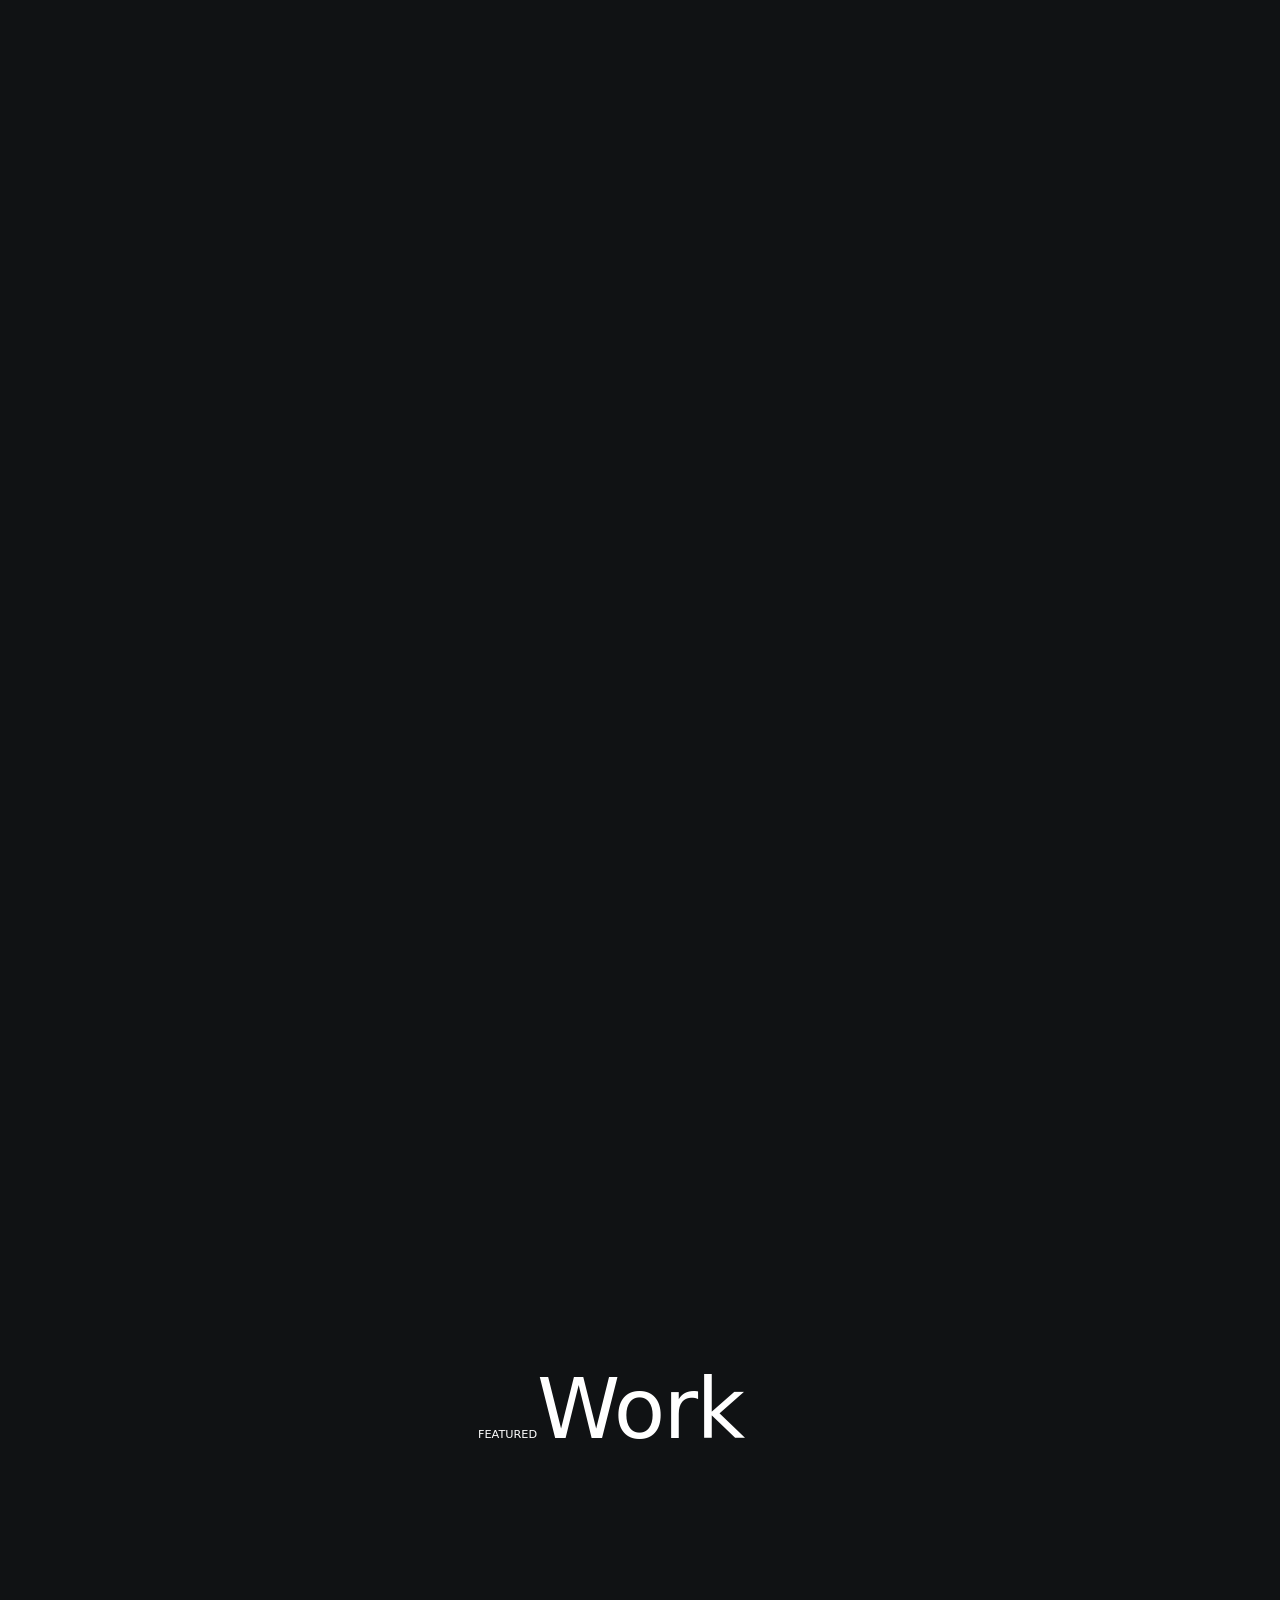
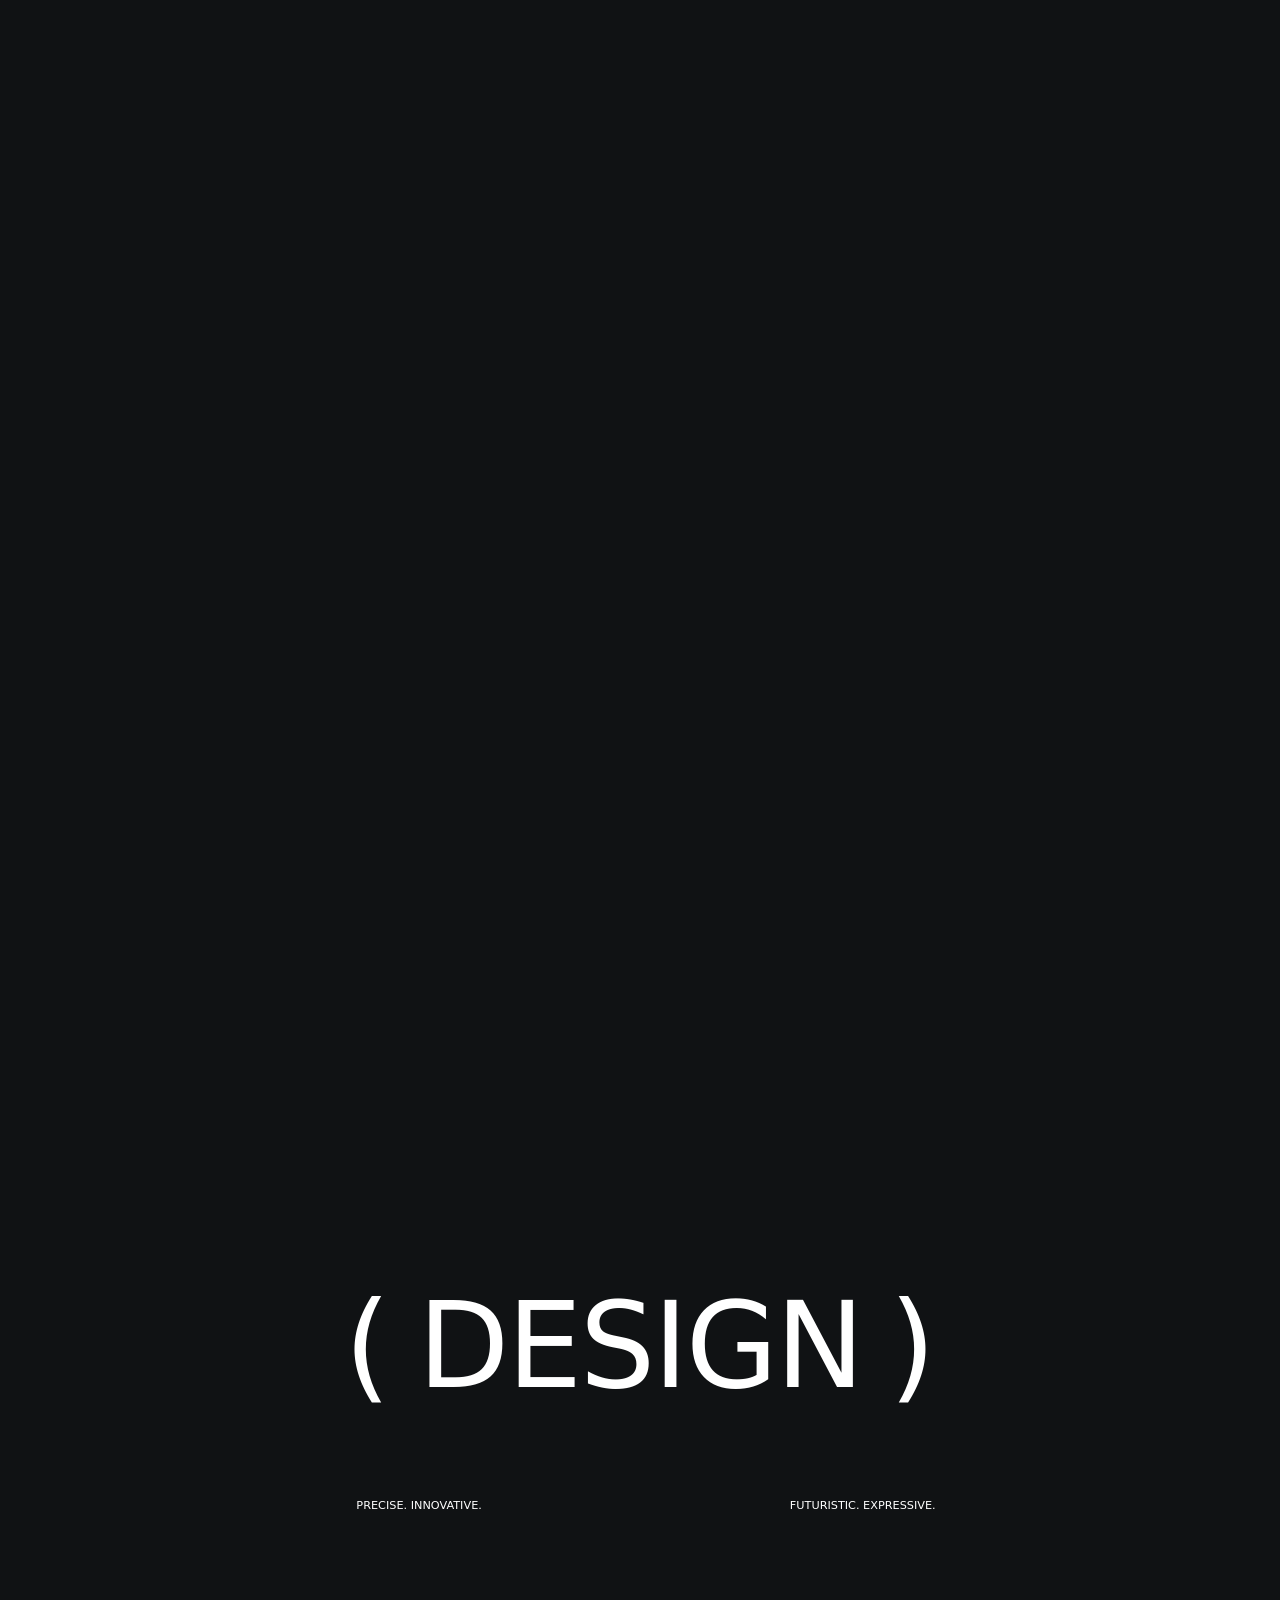
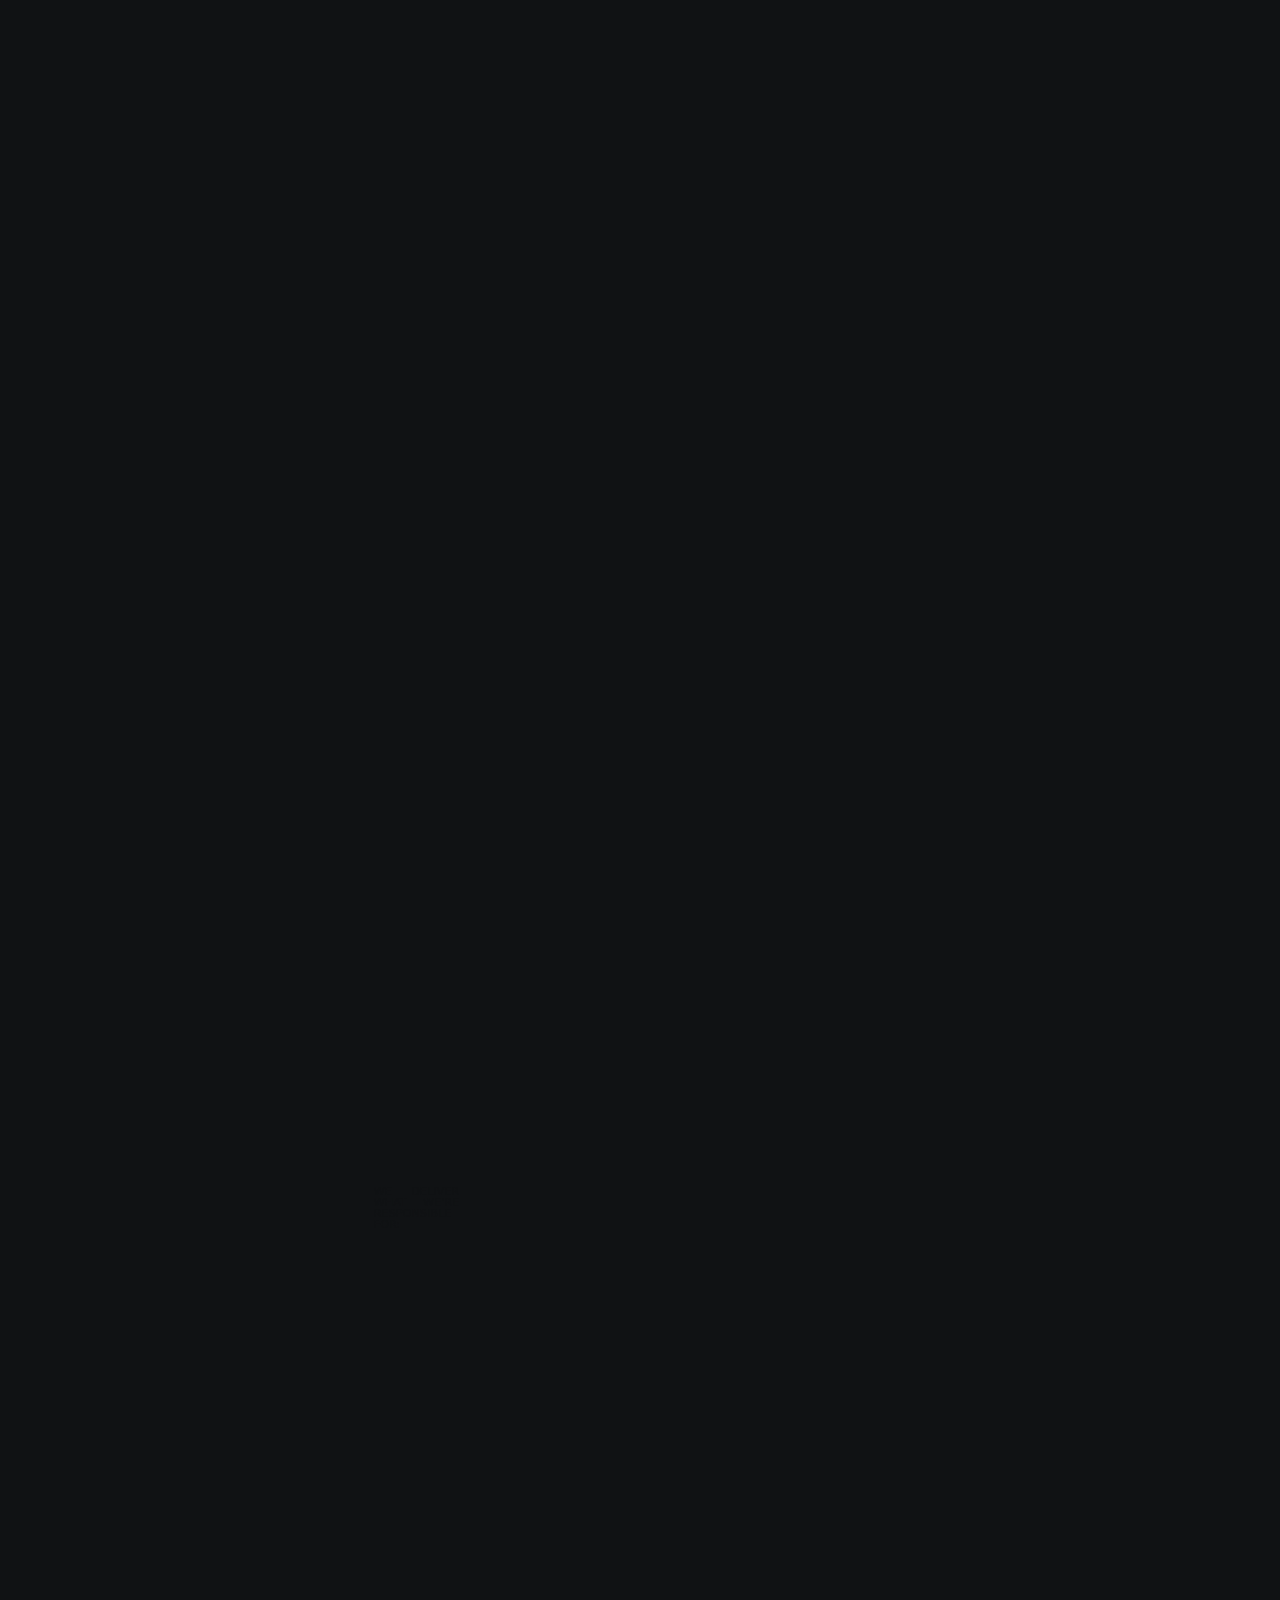
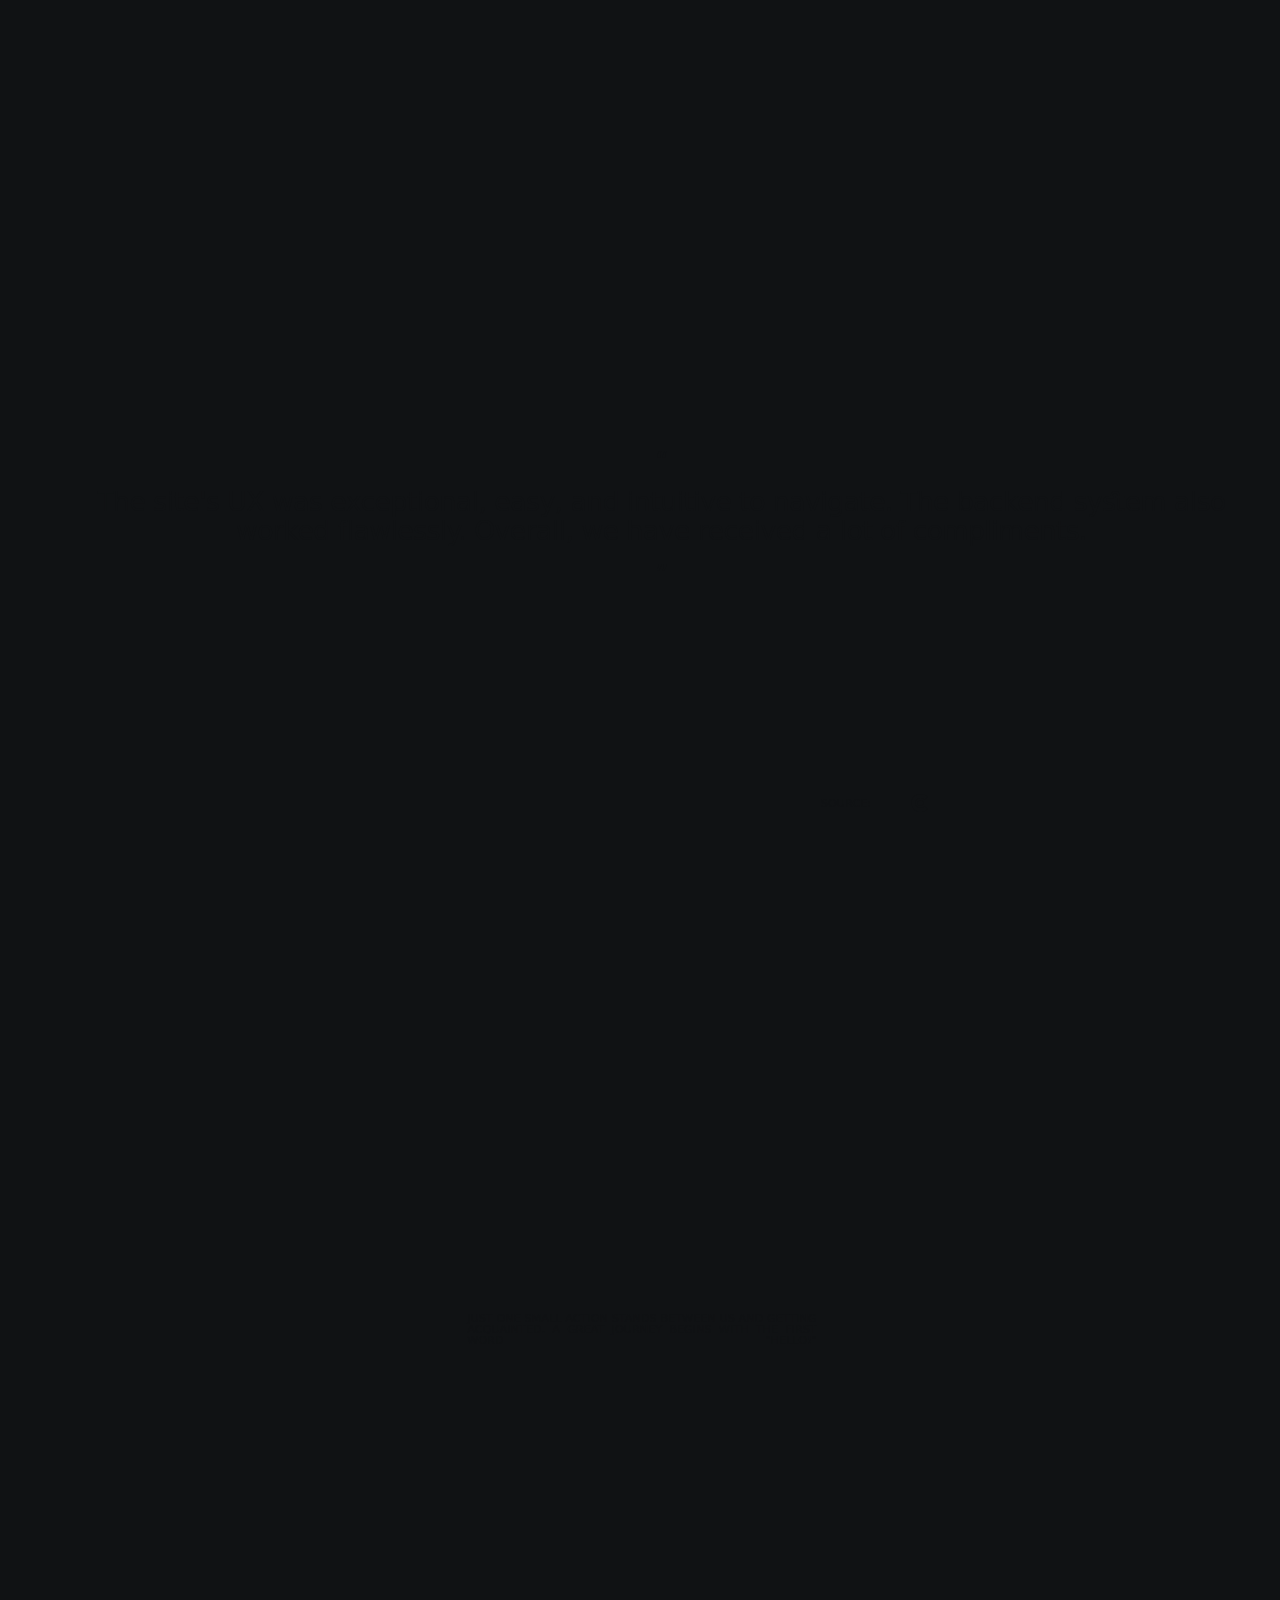
==== commit f2b18738: "Rename index (25).html to index.html" ====
--- a/index.html
+++ b/index.html
@@ -3,10 +3,10 @@
  <head>
   <meta charset="utf-8">
   <meta name="viewport" content="width=device-width, initial-scale=1">
-  <title>Romaha Agency — Tbilisi</title>
+  <title>Fiddle.Digital Design Agency — Index</title>
   <script type="importmap">{"imports":{"#entry":"/Romaha/_nuxt/ByOe005Z.js"}}</script>
   <style>.brand[data-v-81c60b13]{display:none}@media(min-width:1024px){.brand[data-v-81c60b13]{position:fixed;z-index:100;top:var(--g-gap);left:var(--g-margin);width:calc(var(--col)*6 + var(--g-gap)*5);display:grid;grid-template-columns:repeat(6,1fr);gap:var(--g-gap)}.brand[data-v-81c60b13]>*{--left:1;--top:1;--width:1;--height:1;grid-row-start:var(--top,1);grid-row-end:calc(var(--top, 1) + var(--height, 1));grid-column-start:var(--left,1);grid-column-end:calc(var(--left, 1) + var(--width, 1))}.brand .logo-min[data-v-81c60b13]{--left:1;--width:3;height:2rem;position:relative;display:flex;-webkit-mask:url(/Romaha/images/r16.svg);mask:url(/Romaha/images/r16.svg)}.brand .logo-min .bg[data-v-81c60b13]{display:block;position:absolute;inset:0;overflow:hidden;transform:translateZ(0)}.brand .logo-min .bg[data-v-81c60b13]:after,.brand .logo-min .bg[data-v-81c60b13]:before{content:"";position:absolute;transform:translateZ(0)}.brand .logo-min .bg[data-v-81c60b13]:before{inset:0;background-color:rgba(var(--c-white-rgb),.4);-webkit-mask:url(/Romaha/images/r16.svg);mask:url(/Romaha/images/r16.svg)}.brand .logo-min .bg[data-v-81c60b13]:after{inset:1px;background-color:var(--c-grey);-webkit-mask:url(/Romaha/images/r15.svg);mask:url(/Romaha/images/r15.svg)}.brand .logo-min a[data-v-81c60b13]{position:relative;width:100%;display:flex;justify-content:space-between;align-items:center}.brand .logo-min a[data-v-81c60b13]:after{content:"";display:block;width:1rem;height:1rem;border:.15rem solid var(--c-black);border-radius:50%;margin-right:calc(var(--g-gap)*2);opacity:1;transform:translateZ(0)}.brand .logo-min a span[data-v-81c60b13]{display:inline-block;margin-left:calc(var(--g-gap)*2);transform:translateZ(0)}.brand .-t-min-logo-enter-active[data-v-81c60b13]{transition-duration:1.5s}.brand .-t-min-logo-enter-active .bg[data-v-81c60b13]:after,.brand .-t-min-logo-enter-active .bg[data-v-81c60b13]:before{transition:transform .6s var(--f-cubic);transition-delay:.3s}.brand .-t-min-logo-enter-active a[data-v-81c60b13]:after{transition:transform .6s var(--f-cubic),opacity 0s var(--f-cubic);transition-delay:.6s}.brand .-t-min-logo-enter-active a>span[data-v-81c60b13]{transition:transform .9s var(--f-cubic);transition-delay:.3s}.brand .-t-min-logo-enter-from .bg[data-v-81c60b13]:after,.brand .-t-min-logo-enter-from .bg[data-v-81c60b13]:before{transform:translateY(102%)}.brand .-t-min-logo-enter-from a[data-v-81c60b13]:after{opacity:0;transform:scale(1.5)}.brand .-t-min-logo-enter-from a>span[data-v-81c60b13]{transform:translateY(2rem)}.brand .-t-min-logo-leave-active[data-v-81c60b13]{transition-duration:.6s}.brand .-t-min-logo-leave-active .bg[data-v-81c60b13]:after,.brand .-t-min-logo-leave-active .bg[data-v-81c60b13]:before{transition:transform .6s var(--f-cubic)}.brand .-t-min-logo-leave-active a[data-v-81c60b13]:after{transition:transform .6s var(--f-cubic),opacity .3s var(--f-cubic-in)}.brand .-t-min-logo-leave-active a>span[data-v-81c60b13]{transition:transform .6s var(--f-cubic)}.brand .-t-min-logo-leave-to .bg[data-v-81c60b13]:after,.brand .-t-min-logo-leave-to .bg[data-v-81c60b13]:before{transform:translateY(-102%)}.brand .-t-min-logo-leave-to a[data-v-81c60b13]:after{transform:scale(0);opacity:0}.brand .-t-min-logo-leave-to a>span[data-v-81c60b13]{transform:translateY(-2rem)}.brand .logo-max[data-v-81c60b13]{--left:1;--width:6;position:relative}.brand .logo-max[data-v-81c60b13],.brand .logo-max[data-v-81c60b13]:before{-webkit-mask:url(/Romaha/images/r32.svg);mask:url(/Romaha/images/r32.svg)}.brand .logo-max[data-v-81c60b13]:before{content:"";position:absolute;inset:0;background-color:var(--c-black);transform:translateZ(0)}.brand .logo-max a.logo[data-v-81c60b13]{position:relative;display:grid;grid-template-columns:repeat(6,1fr);align-items:center;gap:var(--g-gap);width:100%;padding:calc(var(--g-gap)*2) 0;border-bottom:inherit}.brand .logo-max a.logo[data-v-81c60b13]>*{grid-row-start:1;grid-row-end:2}.brand .logo-max a.logo>span[data-v-81c60b13]{color:var(--c-white);display:block;transform:translateZ(0);text-align:left}.brand .logo-max a.logo>span span[data-v-81c60b13]{display:block}.brand .logo-max a.logo>span span.fidoru[data-v-81c60b13]{white-space:nowrap}.brand .logo-max a.logo .type[data-v-81c60b13]{grid-column-start:1;grid-column-end:7;padding-left:calc(var(--g-gap)*2)}.brand .logo-max a.logo .caption[data-v-81c60b13]{grid-column-start:4;grid-column-end:7}.brand .logo-max a.logo>svg[data-v-81c60b13]{grid-column-start:5;grid-column-end:7;justify-self:end;fill:var(--c-berry);width:4.8rem;aspect-ratio:96/76;margin-right:calc(var(--g-gap)*2);transform:translateZ(0);will-change:transform}.brand .-t-max-logo-enter-active[data-v-81c60b13]{transition-duration:1.2s}.brand .-t-max-logo-enter-active[data-v-81c60b13]:before{transition:transform .6s var(--f-cubic)}.brand .-t-max-logo-enter-active a.logo .caption[data-v-81c60b13],.brand .-t-max-logo-enter-active a.logo .type[data-v-81c60b13],.brand .-t-max-logo-enter-active a.logo svg[data-v-81c60b13]{transition:transform 1.2s var(--f-cubic)}.brand .-t-max-logo-enter-from[data-v-81c60b13]:before{transform:translateY(100%)}.brand .-t-max-logo-enter-from a.logo .type[data-v-81c60b13]{transform:translateY(var(--h1))}.brand .-t-max-logo-enter-from a.logo .caption[data-v-81c60b13]{transform:translateY(var(--h2))}.brand .-t-max-logo-enter-from a.logo svg[data-v-81c60b13]{transform:translateY(calc(100% + var(--g-gap)*2))}.brand .-t-max-logo-leave-active[data-v-81c60b13]{transition-duration:.6s;pointer-events:none}.brand .-t-max-logo-leave-active a.logo .caption[data-v-81c60b13],.brand .-t-max-logo-leave-active a.logo .type[data-v-81c60b13],.brand .-t-max-logo-leave-active a.logo svg[data-v-81c60b13],.brand .-t-max-logo-leave-active[data-v-81c60b13]:before{transition:transform .6s var(--f-cubic)}.brand .-t-max-logo-leave-to[data-v-81c60b13]:before{transform:translateY(-100%)}.brand .-t-max-logo-leave-to a.logo .type[data-v-81c60b13]{transform:translateY(calc(var(--h1)*-1))}.brand .-t-max-logo-leave-to a.logo .caption[data-v-81c60b13]{transform:translateY(calc(var(--h2)*-1))}.brand .-t-max-logo-leave-to a.logo svg[data-v-81c60b13]{transform:translateY(calc(-100% + var(--g-gap)*2*-1))}}.menu-bg[data-v-81c60b13]{position:fixed;z-index:100;top:var(--g-gap);right:var(--g-margin);width:calc(var(--col)*8 + var(--g-gap)*7);height:2rem;overflow:hidden}.menu-bg[data-v-81c60b13],.menu-bg[data-v-81c60b13]:before{-webkit-mask:url(/Romaha/images/r16.svg);mask:url(/Romaha/images/r16.svg)}.menu-bg[data-v-81c60b13]:before{content:"";position:absolute;inset:0;background-color:var(--c-black);transform:translateZ(0);transition:transform .3s var(--f-cubic-in)}.-t-nav-bg-enter-active[data-v-81c60b13],.-t-nav-bg-leave-active[data-v-81c60b13]{transition-duration:.6s}.-t-nav-bg-enter-active[data-v-81c60b13]:before,.-t-nav-bg-leave-active[data-v-81c60b13]:before{transform:translateZ(0);transition:transform .3s var(--f-cubic)}.-t-nav-bg-enter-from[data-v-81c60b13]:before{transform:translate3d(0,100%,0)}.-t-nav-bg-leave-to[data-v-81c60b13]:before,.menu-bg.-inactive[data-v-81c60b13]:before,.menu-bg.-loading[data-v-81c60b13]:before,html:not(.-ready) .menu-bg[data-v-81c60b13]:before{transform:translate3d(0,-100%,0)}.menu[data-v-81c60b13]{position:fixed;z-index:101;top:0;left:0;right:0;padding:var(--g-gap) var(--g-margin);display:flex;justify-content:space-between;align-items:stretch;background-color:var(--c-black)}.menu a[data-v-81c60b13]{position:relative;display:flex;justify-content:center;align-items:center}.menu a span[data-v-81c60b13]{position:relative;color:var(--c-white)}.menu a span label[data-v-81c60b13]{display:inline;position:absolute;top:calc(var(--g-gap)*-1);left:100%;display:inline-block;color:var(--c-grey);cursor:pointer;text-align:center}.menu a.-exact-active[data-v-81c60b13]{cursor:default}.menu a.-exact-active[data-v-81c60b13]:before{content:"";font-family:fdsi;color:var(--c-white);vertical-align:top}.menu a.work.-slug label[data-v-81c60b13]:after{content:"";font-family:fdsi;color:var(--c-white);vertical-align:top;font-size:var(--p)}.menu button[data-v-81c60b13]{flex:initial;display:flex;justify-content:center;align-items:center;--height:1.6rem;--width:2.4rem}.menu button[data-v-81c60b13]:before{content:"";display:inline-block;height:var(--height);width:var(--width);pointer-events:none;transform:translateZ(0);background-image:linear-gradient(90deg,var(--c-berry)),linear-gradient(0deg,var(--c-berry)),radial-gradient(circle,var(--c-berry) calc(var(--g-gap)/2.5),transparent calc(var(--g-gap)/2.5 + 1px));background-size:100% 1px,1px 100%,100% 100%;background-repeat:no-repeat;background-position:50%;rotate:0deg;transition:rotate 1.5s var(--f-8-bounce),background-size .6s var(--f-fast)}.menu button.-active[data-v-81c60b13]:before{rotate:45deg;background-size:66% 1px,1px 100%,100% 100%}@media(max-width:1024px){.menu[data-v-81c60b13],.menu button[data-v-81c60b13]{translate:0 0;transition:translate .6s var(--f-fast)}html:not(.-ready) .menu[data-v-81c60b13]{translate:0 -100%;pointer-events:none}.menu.-inactive[data-v-81c60b13],.menu.-loading[data-v-81c60b13]{translate:0 -100%}.menu.-inactive button[data-v-81c60b13],.menu.-loading button[data-v-81c60b13]{translate:0 150%;pointer-events:all}}.menu.-loading button[data-v-81c60b13]:before{background-size:0 1px,1px 0,0 0}@media(min-width:1024px){.menu.-inactive a[data-v-81c60b13],.menu.-loading a[data-v-81c60b13]{pointer-events:none}.menu.-inactive a label[data-v-81c60b13],.menu.-inactive a span[data-v-81c60b13],.menu.-inactive a[data-v-81c60b13]:before,.menu.-loading a label[data-v-81c60b13],.menu.-loading a span[data-v-81c60b13],.menu.-loading a[data-v-81c60b13]:before{color:rgba(var(--c-white-rgb),0)}.menu[data-v-81c60b13]{background-color:initial;left:auto;padding:initial;top:var(--g-gap);right:var(--g-margin);width:calc(var(--col)*8 + var(--g-gap)*7);min-height:2rem;justify-content:space-around;mix-blend-mode:exclusion}.menu .index[data-v-81c60b13]{display:none}.menu a[data-v-81c60b13]{flex:1 1 0}.menu a span[data-v-81c60b13]{transition:color .3s var(--f-cubic)}.menu a span label[data-v-81c60b13]{top:0}.menu button[data-v-81c60b13]{padding-left:var(--h6);padding-right:var(--h6);--height:1.6rem;--width:1.6rem}.menu button[data-v-81c60b13]:before{transition:rotate 1.5s var(--f-8-bounce),background-size 1.2s var(--f-cubic)}.menu button.-active[data-v-81c60b13]:before{background-size:100% 1px,1px 100%,100% 100%}}@media(min-width:1024px){.menu:has(a:hover) a span[data-v-81c60b13]{color:var(--c-grey-dark)}.menu:has(a:hover) a:hover span[data-v-81c60b13]{transition:initial;color:var(--c-berry)}html:not(.-ready) .menu[data-v-81c60b13]{pointer-events:none}html.-ready .menu[data-v-81c60b13]{pointer-events:all}}.modal-nav[data-v-81c60b13]{position:fixed;z-index:100;right:var(--g-gap);left:var(--g-gap);top:var(--g-gap);padding-bottom:var(--h5);color:var(--c-white)}.modal-nav[data-v-81c60b13],.modal-nav[data-v-81c60b13]:before{-webkit-mask:url(/Romaha/images/r16.svg);mask:url(/Romaha/images/r16.svg);translate:0 0}.modal-nav[data-v-81c60b13]:before{content:"";position:absolute;inset:0;background-color:var(--c-black)}.modal-nav[data-v-81c60b13]>*{position:relative}.modal-nav .matrix[data-v-81c60b13]{--top:1;--left:1;--width:3;margin-bottom:var(--h5);display:grid;grid-template-columns:repeat(3,1fr);gap:var(--g-gap);row-gap:var(--g-gap)}.modal-nav .matrix .matrix-slot[data-v-81c60b13]{position:relative;width:100%;aspect-ratio:1/1;opacity:0;will-change:opacity;transition:opacity var(--transition,.5s);transition-delay:calc(var(--index)*var(--delay-step, .15s) + var(--row)*var(--row-delay, 50ms))}.modal-nav .matrix .matrix-slot.-active[data-v-81c60b13]{opacity:1}.modal-nav .matrix .matrix-slot[data-v-81c60b13] img,.modal-nav .matrix .matrix-slot[data-v-81c60b13] picture{width:100%;height:100%;-o-object-fit:cover;object-fit:cover}.modal-nav .main-menu[data-v-81c60b13]{--top:3;--left:1;--width:4;margin-left:calc(var(--col)/2);margin-bottom:var(--h5);display:flex;flex-direction:column;align-items:flex-start}.modal-nav .main-menu a label[data-v-81c60b13]{display:inline-block;width:0;white-space:nowrap;color:var(--c-berry);vertical-align:top}.modal-nav .main-menu a.-exact-active[data-v-81c60b13]{cursor:default}.modal-nav .initiative[data-v-81c60b13]{--top:2;--left:4;--width:3;margin-bottom:var(--h3);display:flex;flex-direction:column;align-items:flex-start}.modal-nav .initiative>span[data-v-81c60b13]{color:var(--c-purple)}.modal-nav .initiative a[data-v-81c60b13],.modal-nav .initiative>span[data-v-81c60b13]{position:relative}.modal-nav .initiative a .symbol[data-v-81c60b13],.modal-nav .initiative>span .symbol[data-v-81c60b13]{position:absolute;top:calc(var(--h5)/2 - var(--height)/2);right:calc(100% + var(--g-gap))}.modal-nav .initiative a .-f[data-v-81c60b13],.modal-nav .initiative>span .-f[data-v-81c60b13]{position:absolute;top:calc(var(--h5)/2 - var(--h6)/2);right:calc(100% + var(--g-gap))}.modal-nav .initiative a span[data-v-81c60b13],.modal-nav .initiative>span span[data-v-81c60b13]{display:inline-flex}.modal-nav .initiative a span .new[data-v-81c60b13],.modal-nav .initiative>span span .new[data-v-81c60b13]{align-self:flex-start;margin-left:calc(var(--g-gap)*2);color:var(--c-black);background-color:var(--c-green);border-radius:var(--p);padding:calc(var(--g-gap)/2) calc(var(--g-gap)*2)}.modal-nav .initiative a span label[data-v-81c60b13],.modal-nav .initiative>span span label[data-v-81c60b13]{display:inline-block;width:0;white-space:nowrap;color:var(--c-berry);vertical-align:top}.modal-nav .initiative a.-exact-active[data-v-81c60b13]{cursor:default}.modal-nav .soc[data-v-81c60b13]{--top:4;--left:1;--width:2;align-self:start;margin-left:calc(var(--col)/2);margin-bottom:var(--h5);display:flex;flex-direction:column;align-items:flex-start}.modal-nav .email[data-v-81c60b13]{--top:4;--left:4;--width:3;justify-self:start;align-self:start;position:relative;cursor:default}.modal-nav .email.-copied[data-v-81c60b13]:after{content:"[copied]";position:absolute;top:100%;left:0;font-size:var(--mm);text-transform:uppercase;color:var(--c-purple);pointer-events:none}.modal-nav .copy[data-v-81c60b13]{--top:5;--left:1;--width:2;align-self:end;margin-left:calc(var(--col)/2)}.modal-nav .design-led-engineering[data-v-81c60b13]{--top:5;--left:4;--width:2;align-self:end}.-t-modal-enter-active[data-v-81c60b13]:before{transition:translate .6s var(--f-cubic)}.-t-modal-enter-active .matrix .matrix-slot figure[data-v-81c60b13]{clip-path:polygon(0 0,100% 0,100% 100%,0 100%);transition:clip-path .6s var(--f-cubic);transition-delay:calc(var(--t-delay)*75ms + .3s)}.-t-modal-enter-active .copy[data-v-81c60b13],.-t-modal-enter-active .design-led-engineering[data-v-81c60b13],.-t-modal-enter-active .email[data-v-81c60b13],.-t-modal-enter-active .initiative a[data-v-81c60b13],.-t-modal-enter-active .initiative>span[data-v-81c60b13],.-t-modal-enter-active .main-menu a[data-v-81c60b13],.-t-modal-enter-active .main-menu>span[data-v-81c60b13],.-t-modal-enter-active .soc a[data-v-81c60b13],.-t-modal-enter-active .soc>span[data-v-81c60b13]{translate:0 0;opacity:1;transition:translate .6s var(--f-cubic),opacity .3s var(--f-cubic);transition-delay:calc(var(--t-delay)*.0275s + .15s)}.-t-modal-enter-from[data-v-81c60b13]:before{translate:0 101%}.-t-modal-enter-from .matrix .matrix-slot figure[data-v-81c60b13]{clip-path:polygon(0 0,100% 0,100% 0,0 0)}.-t-modal-enter-from .copy[data-v-81c60b13],.-t-modal-enter-from .design-led-engineering[data-v-81c60b13],.-t-modal-enter-from .email[data-v-81c60b13],.-t-modal-enter-from .initiative a[data-v-81c60b13],.-t-modal-enter-from .initiative>span[data-v-81c60b13],.-t-modal-enter-from .main-menu a[data-v-81c60b13],.-t-modal-enter-from .main-menu>span[data-v-81c60b13],.-t-modal-enter-from .soc a[data-v-81c60b13],.-t-modal-enter-from .soc>span[data-v-81c60b13]{translate:0 100%;opacity:0}.-t-modal-leave-active[data-v-81c60b13],.-t-modal-leave-active[data-v-81c60b13]:before{transition:translate .6s var(--f-cubic-in)}.-t-modal-leave-active .matrix .matrix-slot figure[data-v-81c60b13]{clip-path:polygon(0 0,100% 0,100% 100%,0 100%);transition:clip-path .6s var(--f-fast)}.-t-modal-leave-active .copy[data-v-81c60b13],.-t-modal-leave-active .design-led-engineering[data-v-81c60b13],.-t-modal-leave-active .email[data-v-81c60b13],.-t-modal-leave-active .initiative a[data-v-81c60b13],.-t-modal-leave-active .initiative>span[data-v-81c60b13],.-t-modal-leave-active .main-menu a[data-v-81c60b13],.-t-modal-leave-active .main-menu>span[data-v-81c60b13],.-t-modal-leave-active .soc a[data-v-81c60b13],.-t-modal-leave-active .soc>span[data-v-81c60b13]{translate:0 0;opacity:1;transition:translate .3s var(--f-cubic),opacity .3s var(--f-cubic);transition-delay:0}.-t-modal-leave-to[data-v-81c60b13]{translate:0 25%}.-t-modal-leave-to[data-v-81c60b13]:before{translate:0 -101%}.-t-modal-leave-to .matrix .matrix-slot figure[data-v-81c60b13]{clip-path:polygon(0 -20%,100% -20%,100% -20%,0 -20%)}.-t-modal-leave-to .copy[data-v-81c60b13],.-t-modal-leave-to .design-led-engineering[data-v-81c60b13],.-t-modal-leave-to .email[data-v-81c60b13],.-t-modal-leave-to .initiative a[data-v-81c60b13],.-t-modal-leave-to .initiative>span[data-v-81c60b13],.-t-modal-leave-to .main-menu a[data-v-81c60b13],.-t-modal-leave-to .main-menu>span[data-v-81c60b13],.-t-modal-leave-to .soc a[data-v-81c60b13],.-t-modal-leave-to .soc>span[data-v-81c60b13]{translate:0 100%;opacity:0}@media(min-width:1024px){.modal-nav[data-v-81c60b13]{left:auto;right:var(--g-margin);width:calc(var(--col)*8 + var(--g-gap)*7)}.modal-nav[data-v-81c60b13],.modal-nav[data-v-81c60b13]:before{-webkit-mask:url(/Romaha/images/r32.svg);mask:url(/Romaha/images/r32.svg)}.modal-nav .matrix[data-v-81c60b13]{--top:1;--left:1;--width:2;margin:var(--g-gap) calc(var(--h5)) var(--h1)}.modal-nav .main-menu[data-v-81c60b13]{--top:2;--left:1;--width:4;margin-left:calc(var(--h5));margin-bottom:var(--h2)}.modal-nav .initiative[data-v-81c60b13]{--top:2;--left:5;--width:4;margin-left:0}.modal-nav .soc[data-v-81c60b13]{--top:3;--left:1;--width:4;margin-left:calc(var(--h5));margin-bottom:var(--h2)}.modal-nav .email[data-v-81c60b13]{--top:3;--left:5;--width:4}.modal-nav .copy[data-v-81c60b13]{--top:4;--left:1;--width:2;margin-left:calc(var(--h5))}.modal-nav .design-led-engineering[data-v-81c60b13]{--top:4;--left:5;--width:2}}</style>
-  <style>@charset "UTF-8";h1,h2,h3,h4,h5,h6,p{margin:0}ol,ol *,ul,ul *{margin:0;padding:0;list-style-type:none}hr{background-color:rgba(var(--c-white),.1);height:1px;border:none}input,textarea{display:block;padding:.4rem;font-size:16px;background-color:transparent;box-sizing:border-box;margin:0;color:var(--c-black);cursor:text;border-radius:.2rem;font-family:var(--font);font-feature-settings:"dlig","ss03","ss08";border:none;box-shadow:inset 0 0 0 2px var(--c-black)}@media(min-width:1024px){input,textarea{font-size:var(--body-font-size);display:inline-block}}input:-moz-focusring,input:-moz-submit-invalid,input:invalid,input:optional,input:required,textarea:-moz-focusring,textarea:-moz-submit-invalid,textarea:invalid,textarea:optional,textarea:required{outline:none;border:none;box-shadow:none}input:-internal-autofill-selected,input:-webkit-autofill,input:-webkit-autofill:focus,input:-webkit-autofill:hover,select:-webkit-autofill,select:-webkit-autofill:focus,select:-webkit-autofill:hover,textarea:-webkit-autofill,textarea:-webkit-autofill:focus,textarea:-webkit-autofill:hover{background-color:var(--c-black)!important;background-image:none!important;color:var(--c-white)!important;-webkit-box-shadow:0 0 0 1000px var(--c-black) inset}input:-webkit-autofill{-webkit-text-fill-color:var(--c-white)!important}input::-moz-placeholder,textarea::-moz-placeholder{color:var(--c-purple);opacity:1}input::placeholder,textarea::placeholder{color:var(--c-purple);opacity:1}input[disabled]::-moz-placeholder,textarea[disabled]::-moz-placeholder{color:var(--c-purple);opacity:0}input[disabled]::placeholder,textarea[disabled]::placeholder{color:var(--c-purple);opacity:0}input:focus,textarea:focus{outline:none}input:focus,input:hover,textarea:focus,textarea:hover{box-shadow:inset 0 0 0 2px var(--c-black),0 0 0 1px var(--c-black)}input.-naked,textarea.-naked{box-shadow:none}button{font-family:var(--font);font-size:var(--body-font-size);line-height:var(--body-line-height,1.2);color:var(--c-white);border:none;margin:0;padding:0;background-color:transparent;cursor:pointer;touch-action:manipulation}button,button span{position:relative;display:block}figure{margin:0}img,svg,video{display:block;width:100%}.-dn{display:none}@font-face{src:url(/Romaha/fonts/katakana.woff) format("woff"),url(/Romaha/fonts/katakana.woff2) format("woff2");font-family:JP;font-style:normal}@font-face{src:url(/Romaha/fonts/KHTeka-Regular.woff) format("woff"),url(/Romaha/fonts/KHTeka-Regular.woff2) format("woff2");font-family:KHTeka;font-style:normal}@font-face{src:url(/Romaha/fonts/KHTekaMono-Regular.woff) format("woff"),url(/Romaha/fonts/KHTekaMono-Regular.woff2) format("woff2");font-family:KHTekaMono;font-style:normal}@font-face{font-family:fdsi;src:url(/Romaha/fonts/fdsi.eot?wud5tw);src:url(/Romaha/fonts/fdsi.eot?wud5tw#iefix) format("embedded-opentype"),url(/Romaha/fonts/fdsi.ttf?wud5tw) format("truetype"),url(/Romaha/fonts/fdsi.woff?wud5tw) format("woff"),url(/Romaha/fonts/fdsi.svg?wud5tw#fdsi) format("svg");font-weight:400;font-style:normal;font-display:block}:root{--type-step:1.333;--body-font-size:1rem;--body-line-height:1.2;--line-height-step:var(--body-line-height) /var(--type-step);--p:1rem;--m:calc(var(--p)/var(--type-step));--mm:calc(var(--m)/var(--type-step));--h6:calc(var(--p)*var(--type-step));--h5:calc(var(--h6)*var(--type-step));--h4:calc(var(--h5)*var(--type-step));--h3:calc(var(--h4)*var(--type-step));--h2:calc(var(--h3)*var(--type-step));--h1:calc(var(--h2)*var(--type-step));--large:clamp(var(--p),calc(var(--h1)*var(--type-step)*var(--type-step)),9.3vw);--ls-intencity:-2;--large-lh:calc(var(--body-line-height)*pow(var(--line-height-step), 1));--h1-lh:calc(var(--body-line-height)*pow(var(--line-height-step), 3));--h2-lh:calc(var(--body-line-height)*pow(var(--line-height-step), 2));--h3-lh:calc(var(--body-line-height)*pow(var(--line-height-step), 1));--h4-lh:calc(var(--body-line-height)*pow(var(--line-height-step), 1));--h5-lh:calc(var(--body-line-height)*pow(var(--line-height-step), .9));--h6-lh:calc(var(--body-line-height)*pow(var(--line-height-step), .9))}.-h1,.-h2,.-h3,.-h4,.-h5,.-h6,h1,h2,h3,h4,h5,h6{font-family:var(--font);line-height:var(--body-line-height);font-weight:400;font-feature-settings:"dlig","ss03","ss08"}.-h1,h1{font-size:var(--h1);letter-spacing:calc(var(--h1)/100*var(--ls-intencity));line-height:var(--h1-lh)}.-h2,h2{font-size:var(--h2);letter-spacing:calc(var(--h2)/100*var(--ls-intencity));line-height:var(--h2-lh)}.-h3,h3{font-size:var(--h3);letter-spacing:calc(var(--h3)/100*var(--ls-intencity));line-height:var(--h3-lh)}.-h4,h4{font-size:var(--h4);letter-spacing:calc(var(--h4)/100*var(--ls-intencity));line-height:var(--h4-lh)}.-h5,h5{font-size:var(--h5);letter-spacing:calc(var(--h5)/100*var(--ls-intencity));line-height:var(--h5-lh)}.-h6,h6{font-size:var(--h6);letter-spacing:calc(var(--h6)/100*var(--ls-intencity));line-height:var(--h6-lh)}.-lrg{font-size:var(--large);letter-spacing:calc(var(--large)/100*var(--ls-intencity));line-height:var(--large-lh);text-transform:uppercase;font-feature-settings:"dlig","ss03","ss08"}.-p{letter-spacing:normal;font-family:var(--font);font-size:var(--p);line-height:var(--body-line-height);font-feature-settings:"dlig","ss03"}.-ss08{font-feature-settings:"dlig","ss03","ss08"}.-m{font-size:var(--m);font-feature-settings:"dlig","ss03"}.-m,.-mm{letter-spacing:normal;line-height:var(--body-line-height)}.-mm{font-family:var(--font-mono);font-size:var(--mm);font-feature-settings:"ss03","ss14","zero"}.-up{text-transform:uppercase;line-height:1}.-noup{text-transform:none}.-tac{text-align:center}.-taj{text-align:justify;-moz-text-align-last:justify;text-align-last:justify;line-height:1}.-jp{font-family:var(--font-jp);letter-spacing:0;line-height:1.2;font-feature-settings:"palt"}a{text-decoration:none;color:var(--c-black)}.-black a{color:var(--c-white)}@media(min-width:1024px){.-link,.-w-link,a{--h-underline:1px;background:linear-gradient(0deg,var(--c-black),var(--c-black)) no-repeat 100% 100%/0 var(--h-underline);transition:background-size .45s var(--f-smooth)}.-black .-link,.-black .-w-link,.-black a{background:linear-gradient(0deg,var(--c-white),var(--c-white)) no-repeat 100% 100%/0 var(--h-underline)}.-link:hover,.-lw:hover .-w-link,a:hover{background-size:100% var(--h-underline);background-position-x:left;transition:background-size .45s var(--f-cubic)}a.-exact-active,a.-nl{--h-underline:none;background:none}}@media(max-width:1600px){.-mid-h1{font-size:var(--h1);letter-spacing:calc(var(--h1)/100*var(--ls-intencity));line-height:var(--h1-lh)}.-mid-h2{font-size:var(--h2);letter-spacing:calc(var(--h2)/100*var(--ls-intencity));line-height:var(--h2-lh)}.-mid-h3{font-size:var(--h3);letter-spacing:calc(var(--h3)/100*var(--ls-intencity));line-height:var(--h3-lh)}.-mid-h4{font-size:var(--h4);letter-spacing:calc(var(--h4)/100*var(--ls-intencity));line-height:var(--h4-lh)}.-mid-h5{font-size:var(--h5);letter-spacing:calc(var(--h5)/100*var(--ls-intencity));line-height:var(--h5-lh)}.-mid-h6{font-size:var(--h6);letter-spacing:calc(var(--h6)/100*var(--ls-intencity));line-height:var(--h6-lh)}.-mid-lrg{font-size:var(--large);letter-spacing:calc(var(--large)/100*var(--ls-intencity));line-height:var(--large-lh)}.-mid-p{font-size:var(--p)}.-mid-m,.-mid-p{letter-spacing:normal;line-height:var(--body-line-height)}.-mid-m{font-size:var(--m)}.-mid-mm{letter-spacing:normal;font-size:var(--mm);line-height:var(--body-line-height)}.-mid-up{text-transform:uppercase}.-mid-tac{text-align:center}.-mid-taj{text-align:justify;-moz-text-align-last:justify;text-align-last:justify}}@media(max-width:1024px){.-m-h1{font-size:var(--h1);letter-spacing:calc(var(--h1)/100*var(--ls-intencity));line-height:var(--h1-lh)}.-m-h2{font-size:var(--h2);letter-spacing:calc(var(--h2)/100*var(--ls-intencity));line-height:var(--h2-lh)}.-m-h3{font-size:var(--h3);letter-spacing:calc(var(--h3)/100*var(--ls-intencity));line-height:var(--h3-lh)}.-m-h4{font-size:var(--h4);letter-spacing:calc(var(--h4)/100*var(--ls-intencity));line-height:var(--h4-lh)}.-m-h5{font-size:var(--h5);letter-spacing:calc(var(--h5)/100*var(--ls-intencity));line-height:var(--h5-lh)}.-m-h6{font-size:var(--h6);letter-spacing:calc(var(--h6)/100*var(--ls-intencity));line-height:var(--h6-lh)}.-m-lrg{font-size:var(--large);letter-spacing:calc(var(--large)/100*var(--ls-intencity));line-height:var(--large-lh)}.-m-p{font-size:var(--p)}.-m-m,.-m-p{letter-spacing:normal;line-height:var(--body-line-height)}.-m-m{font-size:var(--m)}.-m-mm{letter-spacing:normal;font-size:var(--mm);line-height:var(--body-line-height)}.-m-up{text-transform:uppercase}.-m-tac{text-align:center}.-m-taj{text-align:justify;-moz-text-align-last:justify;text-align-last:justify}}.fdcm--setup{--fdcm--font:"Manrope",system-ui,-apple-system,BlinkMacSystemFont,"Segoe UI",Roboto,Oxygen,Ubuntu,Cantarell,"Open Sans","Helvetica Neue",sans-serif;--fdcm--font-size:1rem;--fdcm--font-step:1.28;--fdcm--line-height:1.4;--fdcm--timing-function:cubic-bezier(.22,.31,0,1);--fdcm--border-radius-default:.3rem;--fdcm--bg-default:#101214;--fdcm--body-text-main-default:#ded4e6;--fdcm--body-text-secondary-default:#b8a5b8;--fdcm--body-text-reverse-default:var(--fdcm--bg-default);--fdcm--ui-main-default:var(--fdcm--body-text-secondary-default);--fdcm--ui-secondary-default:#544d56;--fdcm--ui-highlight-main-default:#fff;--fdcm--ui-highlight-secondary-default:#746a76}.fdcm--container,.fdcm--setup button{font-family:var(--fdcm--font);font-size:var(--fdcm--font-size);font-weight:500;line-height:var(--fdcm--line-height)}.fdcm--container{position:fixed;z-index:90;padding:.8rem 1rem 1rem;background-color:var(--fdcm--bg,var(--fdcm--bg-default));border-radius:calc(var(--fdcm--border-radius, var(--fdcm--border-radius-default))*2);font-optical-sizing:auto;color:var(--fdcm--body-text-secondary,var(--fdcm--body-text-secondary-default));left:var(--fdcm--position-left,1em);right:var(--fdcm--position-right,1em);bottom:var(--fdcm--position-bottom,1em);max-width:540px;opacity:1;transform:translate(0);transition:transform .15s var(--fdcm--timing-function),opacity .15s var(--fdcm--timing-function)}.fdcm--container.-leave{opacity:0;transform:translateY(1rem)}.fdcm--setup.-light-theme{--fdcm--bg-default:#fff;--fdcm--body-text-main-default:#101214;--fdcm--body-text-secondary-default:#596375;--fdcm--ui-main-default:#ded4e6;--fdcm--ui-secondary-default:#e6dfe4;--fdcm--ui-highlight-main-default:#b8a5b8;--fdcm--ui-highlight-secondary-default:#c9c3c8}.fdcm--title{font-size:calc(var(--fdcm--font-size)*var(--fdcm--font-step));margin-bottom:calc(var(--fdcm--font-size)/2)}.fdcm--subtitle,.fdcm--title{font-weight:600;color:var(--fdcm--body-text-main,var(--fdcm--body-text-main-default))}.fdcm--description button{display:block}.fdcm--link{color:var(--fdcm--body-text-main,var(--fdcm--body-text-main-default));display:inline;cursor:pointer;font-weight:600;margin:0;padding:0;text-decoration:underline;background:none}.fdcm--setup:not(.-light-theme) .fdcm--link.-secondary{color:var(--fdcm--ui-highlight-secondary,var(--fdcm--ui-highlight-secondary-default))}.fdcm--actions{display:flex;gap:.5rem;width:100%;margin-top:calc(var(--fdcm--font-size)*1)}.fdcm--button{flex:1;white-space:nowrap;background-color:var(--fdcm--ui-main,var(--fdcm--ui-main-default));font-size:clamp(12px,var(--fdcm--font-size)/var(--fdcm--font-step),var(--fdcm--font-size)/var(--fdcm--font-step));color:var(--fdcm--body-text-reverse,var(--fdcm--body-text-reverse-default));border-radius:calc(var(--fdcm--border-radius, var(--fdcm--border-radius-default))*1);padding:.6rem 1.8rem}.-light-theme .fdcm--button,.fdcm--button.-secondary{color:var(--fdcm--body-text-main,var(--fdcm--body-text-main-default))}.fdcm--button.-secondary{background-color:var(--fdcm--ui-secondary,var(--fdcm--ui-secondary-default))}@media(min-width:1024px){.fdcm--setup{--fdcm--font-size:.7rem;left:var(--fdcm--position-left,initial);right:var(--fdcm--position-right,1em);top:var(--fdcm--position-top,initial);bottom:var(--fdcm--position-bottom,1em)}.fdcm--link:hover{color:var(--fdcm--ui-highlight-main,var(--fdcm--ui-highlight-main-default))!important}.-light-theme .fdcm--link.-secondary:hover{color:var(--fdcm--body-text-secondary,var(--fdcm--body-text-secondary-default))}.fdcm--button{transition:background-color .3s var(--fdcm--timing-function)}.fdcm--button.-primary:hover{background-color:var(--fdcm--ui-highlight-main,var(--fdcm--ui-highlight-main-default))}.fdcm--button.-secondary:hover{background-color:var(--fdcm--ui-highlight-secondary,var(--fdcm--ui-highlight-secondary-default))}}.fdcm--popup{position:fixed;z-index:100000000;inset:0;display:flex;align-items:center;justify-content:center;overflow:hidden;font-family:var(--fdcm--font);font-size:var(--fdcm--font-size);font-weight:500;line-height:var(--fdcm--line-height);font-optical-sizing:auto;color:var(--fdcm--body-text-secondary,var(--fdcm--body-text-secondary-default))}.fdcm--overlay{display:block;position:absolute;top:0;left:0;width:100%;height:100%;background-color:transparent;transition:background-color .3s var(--fdcm--timing-function)}.fdcm--overlay.-ready{background-color:#000c}.fdcm--setting-container{position:relative;background-color:var(--fdcm--bg,var(--fdcm--bg-default));border-radius:calc(var(--fdcm--border-radius, var(--fdcm--border-radius-default))*2);overflow:hidden;max-width:720px;opacity:0;transform:scale(1.2) translate(0);transition:transform .225s var(--fdcm--timing-function),opacity .225s var(--fdcm--timing-function);transition-delay:75ms}.fdcm--setting-container.-ready{opacity:1;transform:scale(1) translate(0)}.fdcm--header{padding:.8rem 1rem;background-color:var(--fdcm--bg,var(--fdcm--bg-default));border-bottom:1px solid var(--fdcm--ui-secondary,var(--fdcm--ui-secondary-default));display:flex;justify-content:space-between;align-items:center}.fdcm--header .fdcm--title{margin-bottom:0}.fdcm--icon-close{display:block;padding:calc(var(--fdcm--font-size)/4)}.fdcm--icon-close:before{content:"×";display:block;font-size:calc(var(--fdcm--font-size)*var(--fdcm--font-step)*var(--fdcm--font-step));aspect-ratio:1/1;width:calc(var(--fdcm--font-size)*var(--fdcm--font-step)*var(--fdcm--font-step));line-height:calc(var(--fdcm--font-size)*var(--fdcm--font-step)*var(--fdcm--font-step))}.fdcm--body{max-height:60vh;overflow-y:scroll}.fdcm--body-scroll{padding:1rem 1rem 0}.fdcm--settings{margin-top:calc(var(--fdcm--font-size)*2);margin-bottom:calc(var(--fdcm--font-size)*2)}.fdcm--item-head{cursor:pointer;display:flex;justify-content:space-between;align-items:center;position:relative;color:var(--sc-button-secondary-text,#bdaeb9);border-bottom:1px solid var(--fdcm--ui-secondary,var(--fdcm--ui-secondary-default))}.fdcm--item-head:before{content:"";display:block;position:absolute;top:0;left:0;width:100%;height:100%;background-color:var(--fdcm--ui-secondary,var(--fdcm--ui-secondary-default));opacity:.2;border-radius:calc(var(--fdcm--border-radius, var(--fdcm--border-radius-default))*1) calc(var(--fdcm--border-radius, var(--fdcm--border-radius-default))*1) 0 0;transform:scaleY(0);transform-origin:50% 100%}.fdcm--settings-item.-opened .fdcm--item-head:before{transform:scale(1)}.fdcm--label-wrap{position:relative;display:flex;align-items:center;margin-left:calc(var(--fdcm--font-size)/1);padding:calc(var(--fdcm--font-size)/1) 0}.fdcm--toggle-container{position:relative;display:inline-block;width:calc(var(--fdcm--font-size)*2);height:calc(var(--fdcm--font-size)*1.25)}.fdcm--toggle-container input{display:none}.fdcm--toggle{position:absolute;cursor:pointer;inset:0;background-color:var(--fdcm--ui-secondary,var(--fdcm--ui-secondary-default));transition:background-color .15s var(--fdcm--timing-function);border-radius:calc(var(--fdcm--font-size)*1)}.fdcm--toggle:before{content:"";display:block;position:absolute;top:calc(var(--fdcm--font-size)*.125);left:calc(var(--fdcm--font-size)*.125);height:calc(var(--fdcm--font-size)*1);width:calc(var(--fdcm--font-size)*1);background-color:var(--sc-toggle-knob-bg,var(--sc-cookie-category-block-bg,#101214));border-radius:50%;transition:transform .3s var(--fdcm--timing-function)}.fdcm--toggle-container input:checked+.fdcm--toggle:before{background-color:var(--fdcm--ui-highlight-main,var(--fdcm--ui-highlight-main-default));transform:translate(calc(var(--fdcm--font-size)*.75))}.fdcm--toggle-label{cursor:pointer;margin-left:.5rem}.fdcm--toggle-label::selection{background-color:transparent}.fdcm--toggle-label::-moz-selection{background-color:transparent}.fdcm--icon-dropdown{position:relative;padding:calc(var(--fdcm--font-size)/1)}.fdcm--icon-dropdown:before{content:"";display:block;border:solid var(--fdcm--body-text-secondary,var(--fdcm--body-text-secondary-default));border-width:0 calc(var(--fdcm--font-size)/7) calc(var(--fdcm--font-size)/7) 0;aspect-ratio:1/1;padding:calc(var(--fdcm--font-size)/6);transform:rotate(45deg)}.fdcm--settings-item.-opened .fdcm--icon-dropdown{transform:scaleY(-1)}.fdcm--item-conent{position:relative;display:none;padding:calc(var(--fdcm--font-size)/1)}.fdcm--item-conent:before{content:"";display:block;position:absolute;top:0;left:0;width:100%;height:100%;background-color:var(--fdcm--ui-secondary,var(--fdcm--ui-secondary-default));opacity:.2;border-radius:0 0 calc(var(--fdcm--border-radius, var(--fdcm--border-radius-default))*1) calc(var(--fdcm--border-radius, var(--fdcm--border-radius-default))*1)}.fdcm--item-conent p{position:relative;font-size:clamp(12px,var(--fdcm--font-size)/var(--fdcm--font-step),var(--fdcm--font-size)/var(--fdcm--font-step))}.fdcm--settings-item.-opened .fdcm--item-conent{display:block}.fdcm--settings-item.-readonly .fdcm--toggle-container{opacity:.5}.fdcm--settings-item.-readonly .fdcm--label-wrap{pointer-events:none}.fdcm--popup:not(.-light-theme) .fdcm--contact{color:var(--fdcm--ui-secondary,var(--fdcm--ui-secondary-default))}.fdcm--setting-container .fdcm--actions{width:auto;margin:calc(var(--fdcm--font-size)*2) 1rem 1rem 1rem}.fdcm--setting-container .fdcm--actions .fdcm--button.-primary{flex-grow:0;margin-right:auto}.fdcm--setting-container .fdcm--actions .fdcm--button.-secondary{flex-grow:0}@media(min-width:1024px){.fdcm--icon-close:hover{color:var(--fdcm--ui-highlight-main,var(--fdcm--ui-highlight-main-default))}.fdcm--item-head:before{transition:transform .3s var(--fdcm--timing-function)}.fdcm--item-head:hover:before{transform:scale(1)}.fdcm--item-head:hover .fdcm--icon-dropdown:before{border-color:var(--fdcm--ui-highlight-main,var(--fdcm--ui-highlight-main-default))}}@media(max-width:1024px){.fdcm--setting-container .fdcm--actions{flex-direction:column}.fdcm--setting-container .fdcm--actions .fdcm--button.-primary{margin-right:0}}.string-cursor{display:none}@media(min-width:1024px){.string-cursor{display:flex;justify-content:flex-start;align-items:flex-start;width:auto;height:auto;position:fixed;z-index:100;left:0;top:0;pointer-events:none;will-change:transform;transform:translate3d(calc(1px*var(--x) + 1rem),calc(1px*var(--y) + 1.5rem),0) skew(max(-30deg,min(30deg,-1deg * var(--x-lerp))),max(-30deg,min(30deg,-1deg * var(--y-lerp))))}.string-cursor>*{flex-shrink:0}.cursor-circle{mix-blend-mode:difference}.cursor-circle:before{content:"";position:absolute;inset:0;display:block;width:1rem;height:1rem;border-radius:50%;background-color:var(--c-white);scale:0;transition:scale 1.2s var(--f-cubic);transition-delay:0s}.cursor-circle:after{content:"";display:block;width:.8rem;height:.8rem;border-radius:50%;-webkit-mask:linear-gradient(#fff 0 0) content-box,linear-gradient(#fff 0 0);mask:linear-gradient(#fff 0 0) content-box,linear-gradient(#fff 0 0);-webkit-mask-composite:xor;mask-composite:exclude;padding:.1rem;background-image:conic-gradient(from 0deg,var(--c-white) calc(var(--a)),transparent 0);animation:cursorLoadingBack .6s var(--f-smooth) forwards}.cursor-circle.-circle.-show:before{scale:.4;transition:scale .6s var(--f-cubic);transition-delay:1.2s}.cursor-circle.-circle.-show:after{animation:cursorLoading 1.2s var(--f-smooth) forwards}.cursor-link{display:grid;place-items:center}.cursor-link svg{grid-area:1/1;width:1rem;background-color:var(--c-white);fill:var(--c-black);-webkit-backdrop-filter:blur(.4rem);backdrop-filter:blur(.4rem);padding:.2rem;border-radius:.4rem;scale:.5;opacity:0;transform-origin:0 0;transition:scale .3s var(--f-cubic),opacity .3s var(--f-cubic)}.cursor-link.-project-blank.-show svg.-blank,.cursor-link.-project-route.-show svg.-route{scale:1;opacity:1;transition-delay:.15s}.cursor-projects .project-imgs{width:calc(var(--vw, 1vw)*100*.28571 - var(--g-margin)*2*.28571 - var(--g-gap)/2);display:grid;place-items:center}.cursor-projects .project-imgs figure{grid-area:1/1;contain:paint;scale:0;transition:scale .3s var(--f-cubic-in);will-change:transform}.cursor-projects .project-imgs figure img{position:relative;width:100%;height:100%;-o-object-fit:cover;object-fit:cover;scale:4;transition:scale .3s var(--f-cubic-in)}.cursor-projects.-project.-show .project-imgs figure.-active{z-index:101;background-color:var(--c-black);scale:1;transition:scale .9s var(--f-fast),transform 75ms ease}.cursor-projects.-project.-show .project-imgs figure.-active img{transform:translate3d(max(-2rem,min(2rem,var(--x-lerp) * -.025rem)),max(-2rem,min(2rem,var(--y-lerp) * -.05rem)),0);scale:1.25;transition:scale .9s var(--f-fast);transition-delay:0s}}@property --a{syntax:"<angle>";inherits:false;initial-value:0deg}@keyframes cursorLoading{0%{--a:0deg}80%{scale:1}to{scale:0;--a:360deg}}@keyframes cursorLoadingBack{0%{--a:360deg;scale:0}20%{scale:1}to{--a:0deg}}:root{--c-white:#fff;--c-white-rgb:255,255,255;--c-black:#101214;--c-black-rgb:16,18,20;--c-berry:#c8c2cf;--c-berry-rgb:200,194,207;--c-purple:#a399a8;--c-purple-rgb:163,153,168;--c-grey:#e6dfe4;--c-grey-rgb:230,223,228;--c-grey-dark:#544d56;--c-grey-dark-rgb:84,77,86;--c-yellow:#f4ff1e;--c-red:#ff4f36;--c-green:#4dbf9d;--c-green-rgb:77,191,157;--c-green-alt:#38d6a3;--c-blue:#3687ff;--f-cubic:cubic-bezier(.22,.31,0,1);--f-cubic-in:cubic-bezier(.69,0,0,1);--f-fast:cubic-bezier(0,.81,.35,1);--f-smooth:cubic-bezier(.5,0,.3,1);--f-smooth-alt:cubic-bezier(.6,0,.05,1);--f-8-bounce:linear(0,1.32 3.8%,1.56 4.9%,1.64 5.7%,1.61 6.4%,1.42 7.4%,.76 10.8%,.6 11.9%,.56 12.8%,.59 13.8%,.98 17.5%,1.17 18.8%,1.22 19.8%,1.2 20.8%,1.04 22.3%,.87 24.7%,.83 26.1%,.85 27.6%,1.01 31.2%,1.08 32.8%,1.09 34.2%,1.05 35.8%,.95 38.5%,.93 40.2%,.94 41.8%,1.01 45.2%,1.04 47.1%,1.03 48.8%,.98 52.4%,.97 54.5%,.98 56.5%,1.01 60.2%,1.015 62.8%,1.01 65.2%,.992 69.2%,.989 72.2%,.995 76.2%,1.003 82.5%,.998 90.5%,1);--f-4-bounce:linear(0,1.35 5%,1.55 7%,1.45 9%,.75 13%,.62 16%,.7 19%,1.15 26%,1.22 30%,1.12 34%,.9 42%,.86 46%,.92 50%,1.05 60%,1.08 66%,1.03 72%,.97 82%,.985 90%,1);--f-2-bounce:linear(0,1.28 7%,1.42 10%,1.18 14%,.78 22%,.72 28%,.86 34%,1.08 48%,1.12 56%,1.04 64%,.97 78%,.985 88%,1);--font-jp:"JP",system-ui,-apple-system,BlinkMacSystemFont,"Segoe UI",Roboto,Oxygen,Ubuntu,Cantarell,"Open Sans","Helvetica Neue",sans-serif;--font:"KHTeka",system-ui,-apple-system,BlinkMacSystemFont,"Segoe UI",Roboto,Oxygen,Ubuntu,Cantarell,"Open Sans","Helvetica Neue",sans-serif;--font-mono:"KHTekaMono","KHTeka",system-ui,-apple-system,BlinkMacSystemFont,"Segoe UI",Roboto,Oxygen,Ubuntu,Cantarell,"Open Sans","Helvetica Neue",sans-serif;--progress:0}:root .fdcm--setup{font-family:var(--font)}:root .fdcm--setup *,html{font-weight:400}html{font-size:16px;line-height:var(--body-line-height,1.2);font-family:var(--font);text-rendering:optimizeLegibility;-webkit-font-smoothing:antialiased;-moz-osx-font-smoothing:grayscale;font-feature-settings:"dlig","ss03";-webkit-text-size-adjust:none;-moz-text-size-adjust:none;text-size-adjust:none;background-color:var(--c-black);color:var(--c-black);height:100lvh;overflow:hidden}html.-reverse{color:var(--c-white)}body{margin:0}body,html.-loaded{min-height:calc(var(--vh, 1vh)*100)}html.-loaded{overflow:initial;height:auto}#RomahaAgency{min-height:100vh;min-height:calc(var(--vh, 1vh)*100);background-color:var(--c-black)}html.-loaded #RomahaAgency{background-color:var(--c-berry)}:root{--g-columns:6;--columns:6;--g-gap:.2rem;--g-margin:calc(var(--g-gap)*2);--col:calc(var(--vw, 1vw)*100/6 - var(--g-margin)*2/6 - var(--g-gap)*5/6)}@media(min-width:1024px){:root{--g-columns:14;--columns:14;--g-margin:calc(var(--g-gap)*4);--col:calc(var(--vw, 1vw)*100/14 - var(--g-margin)*2/14 - var(--g-gap)*13/14)}}.page{min-height:calc(var(--vh, 1vh)*100)}.page.-black{background-color:var(--c-black);color:var(--c-white)}section{position:relative}svg{width:100%;aspect-ratio:1/1;fill:var(--c-black)}.-black svg{fill:var(--c-white)}svg._8{width:.4rem}svg._12{width:.6rem}svg._16{width:.8rem}svg._20{width:1rem}svg._24{width:1.2rem}svg._64{width:3.2rem}.-caption{display:flex}.-caption svg{width:1.2rem}.-caption figcaption{background-color:var(--c-black);padding-left:.5rem;padding-right:.5rem;border-radius:1rem;color:var(--c-berry)}.-black .-caption figcaption{background-color:var(--c-grey-dark)}.-none{width:0;height:0;visibility:hidden;opacity:0;pointer-events:none}.-animated-figures{display:flex;justify-content:center;align-items:center}.-animated-figures:before{font-family:fdsi;font-size:1rem;line-height:1;content:"";color:var(--c-black);display:block;width:1rem;height:1rem;animation:specialSymbol .75s step-end infinite}.-animated-figures.-b:before{animation:specialSymbolB .75s step-end infinite}.-tooltip{position:relative;cursor:default;padding:calc(var(--g-gap)/2) var(--g-gap);margin:calc(var(--g-gap)*-1/2) calc(var(--g-gap)*-1);border-radius:var(--m)}.-tooltip label{background-color:var(--c-yellow);margin-left:.2em}@media(min-width:1024px){.-tooltip:after{content:attr(tooltip);position:absolute;z-index:20;flex-grow:auto;min-width:3rem;max-width:8rem;bottom:100%;right:100%;margin-bottom:.2rem;color:var(--c-black);white-space:wrap;text-align:center;padding:var(--g-gap);border-radius:.2rem;pointer-events:none;transform:translateZ(0);translate:0 var(--mm);opacity:0;transition:translate .3s var(--f-cubic),opacity .3s var(--f-cubic)}.-tooltip:after,.-tooltip:hover{background-color:var(--c-white)}.-tooltip:hover:after{translate:0 0;opacity:1}}.-f{position:relative;display:inline-flex;justify-content:center;align-items:center;color:var(--c-yellow);padding:0 var(--m);background-color:var(--c-grey-dark);clip-path:polygon(25% 0,75% 0,75% 25%,100% 25%,100% 75%,75% 75%,75% 100%,25% 100%,25% 75%,0 75%,0 25%,25% 25%)}.-f:before{content:"";position:absolute;z-index:-1;inset:0;background-color:var(--c-black);clip-path:polygon(calc(25% + 1px) 1px,calc(75% - 1px) 1px,calc(75% - 1px) calc(25% + 1px),calc(100% - 1px) calc(25% + 1px),calc(100% - 1px) calc(75% - 1px),calc(75% - 1px) calc(75% - 1px),calc(75% - 1px) calc(100% - 1px),calc(25% + 1px) calc(100% - 1px),calc(25% + 1px) calc(75% - 1px),1px calc(75% - 1px),1px calc(25% + 1px),calc(25% + 1px) calc(25% + 1px))}.-h4 .-f{height:calc(var(--h4)/var(--type-step)/1.1)}.-w{margin:0 var(--g-margin)}@media(min-width:1024px){html{font-size:20px;line-height:var(--body-line-height,1.2)}}@media(min-width:1600px){html{font-size:22px;line-height:var(--body-line-height,1.2)}}@media(min-width:1920px){html{font-size:24px;line-height:var(--body-line-height,1.2)}}@media(min-width:2560px){html{font-size:28px;line-height:var(--body-line-height,1.2)}}.checkbox-wrap{position:relative;display:flex;justify-content:center;align-items:flex-start}.checkbox-wrap input{flex-shrink:0;position:absolute;top:0;left:0;z-index:100;width:3.2rem;height:1.4rem;pointer-events:all;-webkit-appearance:none;opacity:0;box-sizing:content-box;margin:0;padding:0;cursor:pointer}.checkbox-wrap .checkbox-toggle{flex-shrink:0;position:relative;vertical-align:middle;display:inline-grid;align-items:center;width:3rem;height:1.2rem;padding:.1rem;border-radius:.7rem;background-color:rgba(var(--c-grey-dark-rgb),.4);pointer-events:none;transition:background-color .3s var(--f-cubic)}.checkbox-wrap .checkbox-toggle:before{content:"";grid-area:1/1;justify-self:start;display:block;width:.5rem;height:.5rem;margin-left:.3rem;background-image:linear-gradient(0deg,var(--c-white));background-repeat:no-repeat;background-size:1px auto;background-position:50%}.checkbox-wrap .checkbox-toggle:after{content:"";grid-area:1/1;justify-self:end;display:block;width:.5rem;height:.5rem;margin-right:.3rem;border:1px solid var(--c-purple);border-radius:50%;box-sizing:border-box}.checkbox-wrap .checkbox-toggle span{grid-area:1/1;justify-self:start;display:grid;width:65%;height:100%;pointer-events:none;overflow:hidden;border-radius:1.4rem;clip-path:inset(1px round 1.4rem);background-color:var(--c-white);translate:0 0;scale:1 1;transform:scale(1) translateZ(0);will-change:transform;transition:background-color .3s var(--f-cubic),translate .6s var(--f-fast),scale 1.05s var(--f-2-bounce),transform .9s var(--f-2-bounce)}.checkbox-wrap .checkbox-toggle span:before{width:120%;height:50%;background-color:var(--c-grey-dark);translate:30% 0;opacity:0;transition:opacity .3s var(--f-cubic),background-color .3s var(--f-cubic),translate .6s var(--f-cubic)}.checkbox-wrap .checkbox-toggle span:after,.checkbox-wrap .checkbox-toggle span:before{content:"";grid-area:1/1;justify-self:center;align-self:center;display:block;border-radius:1.4rem;transform:translateZ(0)}.checkbox-wrap .checkbox-toggle span:after{width:100%;height:100%;box-shadow:inset 0 0 2px 1px rgba(var(--c-white-rgb),.4);will-change:box-shadow}.checkbox-wrap label::-moz-selection{background-color:transparent}.checkbox-wrap label::selection{background-color:transparent}@media(pointer:fine){.checkbox-sphere:hover .checkbox-toggle span,.checkbox-sphere:hover .checkbox-wrap input~.checkbox-toggle span,.checkbox-wrap input:hover~.checkbox-toggle span{background-color:var(--c-black);scale:1 1.55;transform:scaleX(1.45) translateZ(0);transition:background-color 0s linear,translate .6s var(--f-fast),scale .9s var(--f-2-bounce),transform 1.05s var(--f-2-bounce)}.checkbox-sphere:hover .checkbox-toggle span:before,.checkbox-sphere:hover .checkbox-wrap input~.checkbox-toggle span:before,.checkbox-wrap input:hover~.checkbox-toggle span:before{opacity:1}}.checkbox-toggle.-checked,.checkbox-wrap input:checked~.checkbox-toggle{background-color:var(--c-green-alt)}.checkbox-toggle.-checked span,.checkbox-wrap input:checked~.checkbox-toggle span{translate:53.8461538462% 0}.checkbox-toggle.-checked span:before,.checkbox-wrap input:checked~.checkbox-toggle span:before{background-color:var(--c-green-alt);translate:-30% 0}.-a-scale-in,.-a-scale-out,.-a-to-bottom,.-a-to-bottom100,.-a-to-top,.-a-to-top100{--l-modifier:1;--l-delay:0}.-onload{visibility:hidden}.-a-to-top100{transform:translateY(100%)}.-a-to-bottom100{transform:translateY(-100%)}.-a-to-top{transform:translateY(calc(var(--l-modifier)*4rem));transition:transform .9s var(--f-cubic),opacity .9s var(--f-cubic)}.-a-to-bottom{transform:translateY(-4rem)}.-a-scale-in{opacity:0;transform:scale(.5)}.-a-scale-out{opacity:0;transform:scale(1.5)}.-opacity{opacity:0}.-a-streight{opacity:0;transition:opacity 0s linear}html.-loaded.-ready .-onload{visibility:visible}html.-loaded.-ready .-a-to-bottom100.-inview,html.-loaded.-ready .-a-to-top100.-inview{transform:translateZ(0);transition:transform .9s var(--f-cubic);transition-delay:calc(var(--l-delay)*1s + .15s)}html.-loaded.-ready .-a-to-bottom.-inview,html.-loaded.-ready .-a-to-top.-inview{transform:translateZ(0);transition-delay:calc(var(--l-delay)*1s + .15s)}html.-loaded.-ready .-opacity.-inview{opacity:1}html.-loaded.-ready .-a-scale-in.-inview,html.-loaded.-ready .-a-scale-out.-inview{opacity:1;transform:translateZ(0);transition:transform .9s var(--f-cubic),opacity .9s var(--f-cubic);transition-delay:calc(var(--l-delay)*1s + .15s)}html.-loaded.-ready .-a-streight.-inview{opacity:1;transition-delay:calc(var(--l-delay)*1s + .15s)}html.-loaded.-ready .-a-p.-inview .-a-to-bottom,html.-loaded.-ready .-a-p.-inview .-a-to-bottom100,html.-loaded.-ready .-a-p.-inview .-a-to-top,html.-loaded.-ready .-a-p.-inview .-a-to-top100{transform:translateZ(0);transition:transform .9s var(--f-cubic),opacity .9s var(--f-cubic);transition-delay:calc(var(--l-delay)*1s + .15s)}html.-loaded.-ready .-a-p.-inview .-opacity{opacity:1}html.-loaded.-ready .-a-p.-inview .-a-scale-in,html.-loaded.-ready .-a-p.-inview .-a-scale-out{opacity:1;transform:translateZ(0);transition:transform .9s var(--f-cubic),opacity .9s var(--f-cubic);transition-delay:calc(var(--l-delay)*1s + .15s)}html.-loaded.-ready .-a-p.-inview .-a-streight{opacity:1;transition:opacity 0s linear;transition-delay:calc(var(--l-delay)*1s + .15s)}html.-loaded .-a-to-bottom.-onload,html.-loaded .-a-to-bottom100.-onload,html.-loaded .-a-to-top.-onload,html.-loaded .-a-to-top100.-onload,html.-loaded .-a-to-top150.-onload{transform:translateZ(0);transition:transform .9s var(--f-cubic),opacity .9s var(--f-cubic);transition-delay:calc(var(--l-delay)*1s + .15s)}html.-loaded .-opacity.-onload{opacity:1}html.-loaded .-a-scale-in.-onload,html.-loaded .-a-scale-out.-onload{opacity:1;transform:translateZ(0);transition:transform .9s var(--f-cubic),opacity .9s var(--f-cubic);transition-delay:calc(var(--l-delay)*1s + .15s)}html.-loaded .-a-streight.-onload{opacity:1;transition-delay:calc(var(--l-delay)*1s + .15s)}html.-loaded .-a-p.-onload .-a-to-bottom100,html.-loaded .-a-p.-onload .-a-to-top100,html.-loaded .-a-p.-onload .-a-to-top150{transform:translateZ(0);transition:transform .6s var(--f-swoosh),opacity .9s var(--f-cubic);transition-delay:calc(var(--l-delay)*1s + .15s)}html.-loaded .-a-p.-onload .-a-to-bottom,html.-loaded .-a-p.-onload .-a-to-top{transform:translateZ(0);transition:transform .9s var(--f-cubic),opacity .9s var(--f-cubic);transition-delay:calc(var(--l-delay)*1s + .15s)}html.-loaded .-a-p.-onload .-opacity{opacity:1}html.-loaded .-a-p.-onload .-a-scale-in,html.-loaded .-a-p.-onload .-a-scale-out{opacity:1;transform:translateZ(0);transition:transform .9s var(--f-cubic),opacity .9s var(--f-cubic);transition-delay:calc(var(--l-delay)*1s + .15s)}html.-loaded .-a-p.-onload .-a-blur{opacity:1;filter:blur(0);transition:opacity 1.5s var(--f-cubic),filter 1.5s var(--f-cubic);transition-delay:calc(var(--l-delay)*1s + .15s)}html.-loaded .-a-p.-onload .-a-streight{opacity:1;transition:opacity 0s linear;transition-delay:calc(var(--l-delay)*1s + .15s)}.-hl{display:block;border-bottom:1px solid var(--c-black);transform-origin:0 0;scale:0 1;transition:scale .9s var(--f-cubic)}.-t-p .-a-0,.-t-p .-a-1,.-t-p .-a-10,.-t-p .-a-11,.-t-p .-a-12,.-t-p .-a-13,.-t-p .-a-14,.-t-p .-a-15,.-t-p .-a-16,.-t-p .-a-17,.-t-p .-a-18,.-t-p .-a-19,.-t-p .-a-2,.-t-p .-a-20,.-t-p .-a-3,.-t-p .-a-4,.-t-p .-a-5,.-t-p .-a-6,.-t-p .-a-7,.-t-p .-a-8,.-t-p .-a-9{opacity:0;transition:opacity 0s linear;--t-delay:75ms;--t-modifier:1}.-t-p.-inview .-a-0{transition-delay:calc(var(--t-delay)*0*var(--t-modifier))}.-t-p.-inview .-a-1{transition-delay:calc(var(--t-delay)*1*var(--t-modifier))}.-t-p.-inview .-a-2{transition-delay:calc(var(--t-delay)*2*var(--t-modifier))}.-t-p.-inview .-a-3{transition-delay:calc(var(--t-delay)*3*var(--t-modifier))}.-t-p.-inview .-a-4{transition-delay:calc(var(--t-delay)*4*var(--t-modifier))}.-t-p.-inview .-a-5{transition-delay:calc(var(--t-delay)*5*var(--t-modifier))}.-t-p.-inview .-a-6{transition-delay:calc(var(--t-delay)*6*var(--t-modifier))}.-t-p.-inview .-a-7{transition-delay:calc(var(--t-delay)*7*var(--t-modifier))}.-t-p.-inview .-a-8{transition-delay:calc(var(--t-delay)*8*var(--t-modifier))}.-t-p.-inview .-a-9{transition-delay:calc(var(--t-delay)*9*var(--t-modifier))}.-t-p.-inview .-a-10{transition-delay:calc(var(--t-delay)*10*var(--t-modifier))}.-t-p.-inview .-a-11{transition-delay:calc(var(--t-delay)*11*var(--t-modifier))}.-t-p.-inview .-a-12{transition-delay:calc(var(--t-delay)*12*var(--t-modifier))}.-t-p.-inview .-a-13{transition-delay:calc(var(--t-delay)*13*var(--t-modifier))}.-t-p.-inview .-a-14{transition-delay:calc(var(--t-delay)*14*var(--t-modifier))}.-t-p.-inview .-a-15{transition-delay:calc(var(--t-delay)*15*var(--t-modifier))}.-t-p.-inview .-a-16{transition-delay:calc(var(--t-delay)*16*var(--t-modifier))}.-t-p.-inview .-a-17{transition-delay:calc(var(--t-delay)*17*var(--t-modifier))}.-t-p.-inview .-a-18{transition-delay:calc(var(--t-delay)*18*var(--t-modifier))}.-t-p.-inview .-a-19{transition-delay:calc(var(--t-delay)*19*var(--t-modifier))}.-t-p.-inview .-a-20{transition-delay:calc(var(--t-delay)*20*var(--t-modifier))}html.-loaded.-ready .-t-p.-inview .-a-0,html.-loaded.-ready .-t-p.-inview .-a-1,html.-loaded.-ready .-t-p.-inview .-a-10,html.-loaded.-ready .-t-p.-inview .-a-11,html.-loaded.-ready .-t-p.-inview .-a-12,html.-loaded.-ready .-t-p.-inview .-a-13,html.-loaded.-ready .-t-p.-inview .-a-14,html.-loaded.-ready .-t-p.-inview .-a-15,html.-loaded.-ready .-t-p.-inview .-a-16,html.-loaded.-ready .-t-p.-inview .-a-17,html.-loaded.-ready .-t-p.-inview .-a-18,html.-loaded.-ready .-t-p.-inview .-a-19,html.-loaded.-ready .-t-p.-inview .-a-2,html.-loaded.-ready .-t-p.-inview .-a-20,html.-loaded.-ready .-t-p.-inview .-a-3,html.-loaded.-ready .-t-p.-inview .-a-4,html.-loaded.-ready .-t-p.-inview .-a-5,html.-loaded.-ready .-t-p.-inview .-a-6,html.-loaded.-ready .-t-p.-inview .-a-7,html.-loaded.-ready .-t-p.-inview .-a-8,html.-loaded.-ready .-t-p.-inview .-a-9{opacity:1}html.-loaded.-ready .-t-p.-inview .-hl{scale:1 1}.-st{visibility:hidden}.-splitted{display:flex;flex-wrap:wrap}.-splitted .-s-word{display:inline-flex}.-splitted.-taj{justify-content:space-between}html.-loaded.-ready .-st{visibility:visible}.-a-p.-split-random .-splitted .-s-word{opacity:0}html.-loaded .-a-p.-split-random.-inview .-splitted .-s-word{opacity:1;transition:opacity 0s var(--f-smooth);transition-delay:calc(var(--word-random)/10*.15s + .3s)}html:not(.-ready) .-a-p.-split-random.-inview .-splitted .-s-word{opacity:0;transition-delay:calc(var(--word-random)/10*.15s)}.lazyLoad{opacity:0;scale:1.5;transform:translateZ(0);transition:opacity 1.2s var(--f-cubic),scale 1.2s var(--f-cubic)}.-lzl-reverse .lazyLoad{scale:1}.lazyLoad.-loaded.-inview{opacity:1;scale:1}.marquee.-mh{position:relative;color:var(--c-purple);pointer-events:none;overflow:hidden;display:flex;background-color:var(--c-black);scale:1 0;transition:scale 0s linear;transition-delay:0s}.marquee.-mh .part{white-space:nowrap}.marquee.-mh .part span:nth-child(2n){margin-left:var(--h5);margin-right:var(--h5)}.marquee[string-marquee-direction=up] .part{display:flex;flex-direction:column}html.-loaded.-ready .marquee.-mh{scale:1 1;transition:scale .3s var(--f-cubic);transition-delay:1.2s}.test{position:fixed;z-index:4000;left:50px;bottom:50px;width:100px;height:50px;background-color:red}@keyframes blink{50%{opacity:0}}@keyframes specialSymbol{0%{content:""}25%{content:""}50%{content:""}75%{content:""}}@keyframes specialSymbolB{0%{content:""}25%{content:""}50%{content:""}75%{content:""}}@keyframes rotate{0%{rotate:0deg}to{rotate:1turn}}.splash{position:fixed;z-index:200;top:0;left:0;width:100%;height:calc(var(--vh, 1vh)*99);display:flex;justify-content:center;align-items:center;contain:paint;background-color:transparent;color:var(--c-white);pointer-events:none}.splash:before{content:"";position:absolute;inset:0;background-color:var(--c-black);pointer-events:all}.splash .tt{position:absolute;display:flex;justify-content:center}.splash .tt .-animated-figures:before{color:var(--c-white);animation-duration:.45s}.splash .tt .fd{display:block;opacity:0;width:0}@media(min-width:1024px){.splash{height:100%}}.-t-splash-leave-active{transition-duration:.9s}.-t-splash-leave-active:before{opacity:1;transition:opacity .6s var(--f-fast)}.-t-splash-leave-active .tt{transform:translate(0) scale(1);transition:transform 0s linear}.-t-splash-leave-active .tt .fd{transition:opacity 0s linear,width 0s linear}.-t-splash-leave-active .tt .fd:nth-child(2){transform:translate3d(0,100%,0);transition:transform .3s var(--f-fast),opacity 0s linear,width 0s linear}.-t-splash-leave-active .tt .fd:nth-child(4){transform:scale(2);transition:transform .6s var(--f-fast),opacity 0s linear,width 0s linear}.-t-splash-leave-to:before{opacity:0;transition-delay:.3s}.-t-splash-leave-to .tt{transform:translate(-50%) scale(1.5);transition-delay:.75s}.-t-splash-leave-to .tt .-animated-figures{width:0;opacity:0;transition-delay:.225s}.-t-splash-leave-to .tt .fd{opacity:1;width:auto}.-t-splash-leave-to .tt .fd:nth-child(2){transform:translateZ(0);transition-delay:0}.-t-splash-leave-to .tt .fd:nth-child(3){transition-delay:.3s}.-t-splash-leave-to .tt .fd:nth-child(4){transform:scale(1);transition-delay:75ms}@media(max-width:1024px){.m-splash-underlay{position:absolute;z-index:400;top:calc(var(--top-position)*1px);width:100%;height:calc(var(--vh, 1vh)*99);pointer-events:none}.m-splash-underlay:before{content:"";display:block;position:absolute;top:calc(100% - 1px);left:0;width:100%;height:15dvh;background-color:var(--c-black);transform-origin:50% 0;scale:1 1}.-t-m-splash-enter-active:before{transition:scale 1.2s var(--f-cubic)}.-t-m-splash-leave-active:before{transition:scale 1.2s var(--f-cubic-in);transition-delay:.3s}.-t-m-splash-enter-from:before,.-t-m-splash-leave-to:before{scale:1 0}}.-t-page-enter-active{pointer-events:none;position:absolute;inset:0;opacity:0}.-t-page-enter-active,.-t-page-leave-active{transition-duration:.9s}</style>
+  <style>@charset "UTF-8";h1,h2,h3,h4,h5,h6,p{margin:0}ol,ol *,ul,ul *{margin:0;padding:0;list-style-type:none}hr{background-color:rgba(var(--c-white),.1);height:1px;border:none}input,textarea{display:block;padding:.4rem;font-size:16px;background-color:transparent;box-sizing:border-box;margin:0;color:var(--c-black);cursor:text;border-radius:.2rem;font-family:var(--font);font-feature-settings:"dlig","ss03","ss08";border:none;box-shadow:inset 0 0 0 2px var(--c-black)}@media(min-width:1024px){input,textarea{font-size:var(--body-font-size);display:inline-block}}input:-moz-focusring,input:-moz-submit-invalid,input:invalid,input:optional,input:required,textarea:-moz-focusring,textarea:-moz-submit-invalid,textarea:invalid,textarea:optional,textarea:required{outline:none;border:none;box-shadow:none}input:-internal-autofill-selected,input:-webkit-autofill,input:-webkit-autofill:focus,input:-webkit-autofill:hover,select:-webkit-autofill,select:-webkit-autofill:focus,select:-webkit-autofill:hover,textarea:-webkit-autofill,textarea:-webkit-autofill:focus,textarea:-webkit-autofill:hover{background-color:var(--c-black)!important;background-image:none!important;color:var(--c-white)!important;-webkit-box-shadow:0 0 0 1000px var(--c-black) inset}input:-webkit-autofill{-webkit-text-fill-color:var(--c-white)!important}input::-moz-placeholder,textarea::-moz-placeholder{color:var(--c-purple);opacity:1}input::placeholder,textarea::placeholder{color:var(--c-purple);opacity:1}input[disabled]::-moz-placeholder,textarea[disabled]::-moz-placeholder{color:var(--c-purple);opacity:0}input[disabled]::placeholder,textarea[disabled]::placeholder{color:var(--c-purple);opacity:0}input:focus,textarea:focus{outline:none}input:focus,input:hover,textarea:focus,textarea:hover{box-shadow:inset 0 0 0 2px var(--c-black),0 0 0 1px var(--c-black)}input.-naked,textarea.-naked{box-shadow:none}button{font-family:var(--font);font-size:var(--body-font-size);line-height:var(--body-line-height,1.2);color:var(--c-white);border:none;margin:0;padding:0;background-color:transparent;cursor:pointer;touch-action:manipulation}button,button span{position:relative;display:block}figure{margin:0}img,svg,video{display:block;width:100%}.-dn{display:none}@font-face{src:url(/Romaha/fonts/katakana.woff) format("woff"),url(/Romaha/fonts/katakana.woff2) format("woff2");font-family:JP;font-style:normal}@font-face{src:url(/Romaha/fonts/KHTeka-Regular.woff) format("woff"),url(/Romaha/fonts/KHTeka-Regular.woff2) format("woff2");font-family:KHTeka;font-style:normal}@font-face{src:url(/Romaha/fonts/KHTekaMono-Regular.woff) format("woff"),url(/Romaha/fonts/KHTekaMono-Regular.woff2) format("woff2");font-family:KHTekaMono;font-style:normal}@font-face{font-family:fdsi;src:url(/Romaha/fonts/fdsi.eot?wud5tw);src:url(/Romaha/fonts/fdsi.eot?wud5tw#iefix) format("embedded-opentype"),url(/Romaha/fonts/fdsi.ttf?wud5tw) format("truetype"),url(/Romaha/fonts/fdsi.woff?wud5tw) format("woff"),url(/Romaha/fonts/fdsi.svg?wud5tw#fdsi) format("svg");font-weight:400;font-style:normal;font-display:block}:root{--type-step:1.333;--body-font-size:1rem;--body-line-height:1.2;--line-height-step:var(--body-line-height) /var(--type-step);--p:1rem;--m:calc(var(--p)/var(--type-step));--mm:calc(var(--m)/var(--type-step));--h6:calc(var(--p)*var(--type-step));--h5:calc(var(--h6)*var(--type-step));--h4:calc(var(--h5)*var(--type-step));--h3:calc(var(--h4)*var(--type-step));--h2:calc(var(--h3)*var(--type-step));--h1:calc(var(--h2)*var(--type-step));--large:clamp(var(--p),calc(var(--h1)*var(--type-step)*var(--type-step)),9.3vw);--ls-intencity:-2;--large-lh:calc(var(--body-line-height)*pow(var(--line-height-step), 1));--h1-lh:calc(var(--body-line-height)*pow(var(--line-height-step), 3));--h2-lh:calc(var(--body-line-height)*pow(var(--line-height-step), 2));--h3-lh:calc(var(--body-line-height)*pow(var(--line-height-step), 1));--h4-lh:calc(var(--body-line-height)*pow(var(--line-height-step), 1));--h5-lh:calc(var(--body-line-height)*pow(var(--line-height-step), .9));--h6-lh:calc(var(--body-line-height)*pow(var(--line-height-step), .9))}.-h1,.-h2,.-h3,.-h4,.-h5,.-h6,h1,h2,h3,h4,h5,h6{font-family:var(--font);line-height:var(--body-line-height);font-weight:400;font-feature-settings:"dlig","ss03","ss08"}.-h1,h1{font-size:var(--h1);letter-spacing:calc(var(--h1)/100*var(--ls-intencity));line-height:var(--h1-lh)}.-h2,h2{font-size:var(--h2);letter-spacing:calc(var(--h2)/100*var(--ls-intencity));line-height:var(--h2-lh)}.-h3,h3{font-size:var(--h3);letter-spacing:calc(var(--h3)/100*var(--ls-intencity));line-height:var(--h3-lh)}.-h4,h4{font-size:var(--h4);letter-spacing:calc(var(--h4)/100*var(--ls-intencity));line-height:var(--h4-lh)}.-h5,h5{font-size:var(--h5);letter-spacing:calc(var(--h5)/100*var(--ls-intencity));line-height:var(--h5-lh)}.-h6,h6{font-size:var(--h6);letter-spacing:calc(var(--h6)/100*var(--ls-intencity));line-height:var(--h6-lh)}.-lrg{font-size:var(--large);letter-spacing:calc(var(--large)/100*var(--ls-intencity));line-height:var(--large-lh);text-transform:uppercase;font-feature-settings:"dlig","ss03","ss08"}.-p{letter-spacing:normal;font-family:var(--font);font-size:var(--p);line-height:var(--body-line-height);font-feature-settings:"dlig","ss03"}.-ss08{font-feature-settings:"dlig","ss03","ss08"}.-m{font-size:var(--m);font-feature-settings:"dlig","ss03"}.-m,.-mm{letter-spacing:normal;line-height:var(--body-line-height)}.-mm{font-family:var(--font-mono);font-size:var(--mm);font-feature-settings:"ss03","ss14","zero"}.-up{text-transform:uppercase;line-height:1}.-noup{text-transform:none}.-tac{text-align:center}.-taj{text-align:justify;-moz-text-align-last:justify;text-align-last:justify;line-height:1}.-jp{font-family:var(--font-jp);letter-spacing:0;line-height:1.2;font-feature-settings:"palt"}a{text-decoration:none;color:var(--c-black)}.-black a{color:var(--c-white)}@media(min-width:1024px){.-link,.-w-link,a{--h-underline:1px;background:linear-gradient(0deg,var(--c-black),var(--c-black)) no-repeat 100% 100%/0 var(--h-underline);transition:background-size .45s var(--f-smooth)}.-black .-link,.-black .-w-link,.-black a{background:linear-gradient(0deg,var(--c-white),var(--c-white)) no-repeat 100% 100%/0 var(--h-underline)}.-link:hover,.-lw:hover .-w-link,a:hover{background-size:100% var(--h-underline);background-position-x:left;transition:background-size .45s var(--f-cubic)}a.-exact-active,a.-nl{--h-underline:none;background:none}}@media(max-width:1600px){.-mid-h1{font-size:var(--h1);letter-spacing:calc(var(--h1)/100*var(--ls-intencity));line-height:var(--h1-lh)}.-mid-h2{font-size:var(--h2);letter-spacing:calc(var(--h2)/100*var(--ls-intencity));line-height:var(--h2-lh)}.-mid-h3{font-size:var(--h3);letter-spacing:calc(var(--h3)/100*var(--ls-intencity));line-height:var(--h3-lh)}.-mid-h4{font-size:var(--h4);letter-spacing:calc(var(--h4)/100*var(--ls-intencity));line-height:var(--h4-lh)}.-mid-h5{font-size:var(--h5);letter-spacing:calc(var(--h5)/100*var(--ls-intencity));line-height:var(--h5-lh)}.-mid-h6{font-size:var(--h6);letter-spacing:calc(var(--h6)/100*var(--ls-intencity));line-height:var(--h6-lh)}.-mid-lrg{font-size:var(--large);letter-spacing:calc(var(--large)/100*var(--ls-intencity));line-height:var(--large-lh)}.-mid-p{font-size:var(--p)}.-mid-m,.-mid-p{letter-spacing:normal;line-height:var(--body-line-height)}.-mid-m{font-size:var(--m)}.-mid-mm{letter-spacing:normal;font-size:var(--mm);line-height:var(--body-line-height)}.-mid-up{text-transform:uppercase}.-mid-tac{text-align:center}.-mid-taj{text-align:justify;-moz-text-align-last:justify;text-align-last:justify}}@media(max-width:1024px){.-m-h1{font-size:var(--h1);letter-spacing:calc(var(--h1)/100*var(--ls-intencity));line-height:var(--h1-lh)}.-m-h2{font-size:var(--h2);letter-spacing:calc(var(--h2)/100*var(--ls-intencity));line-height:var(--h2-lh)}.-m-h3{font-size:var(--h3);letter-spacing:calc(var(--h3)/100*var(--ls-intencity));line-height:var(--h3-lh)}.-m-h4{font-size:var(--h4);letter-spacing:calc(var(--h4)/100*var(--ls-intencity));line-height:var(--h4-lh)}.-m-h5{font-size:var(--h5);letter-spacing:calc(var(--h5)/100*var(--ls-intencity));line-height:var(--h5-lh)}.-m-h6{font-size:var(--h6);letter-spacing:calc(var(--h6)/100*var(--ls-intencity));line-height:var(--h6-lh)}.-m-lrg{font-size:var(--large);letter-spacing:calc(var(--large)/100*var(--ls-intencity));line-height:var(--large-lh)}.-m-p{font-size:var(--p)}.-m-m,.-m-p{letter-spacing:normal;line-height:var(--body-line-height)}.-m-m{font-size:var(--m)}.-m-mm{letter-spacing:normal;font-size:var(--mm);line-height:var(--body-line-height)}.-m-up{text-transform:uppercase}.-m-tac{text-align:center}.-m-taj{text-align:justify;-moz-text-align-last:justify;text-align-last:justify}}.fdcm--setup{--fdcm--font:"Manrope",system-ui,-apple-system,BlinkMacSystemFont,"Segoe UI",Roboto,Oxygen,Ubuntu,Cantarell,"Open Sans","Helvetica Neue",sans-serif;--fdcm--font-size:1rem;--fdcm--font-step:1.28;--fdcm--line-height:1.4;--fdcm--timing-function:cubic-bezier(.22,.31,0,1);--fdcm--border-radius-default:.3rem;--fdcm--bg-default:#101214;--fdcm--body-text-main-default:#ded4e6;--fdcm--body-text-secondary-default:#b8a5b8;--fdcm--body-text-reverse-default:var(--fdcm--bg-default);--fdcm--ui-main-default:var(--fdcm--body-text-secondary-default);--fdcm--ui-secondary-default:#544d56;--fdcm--ui-highlight-main-default:#fff;--fdcm--ui-highlight-secondary-default:#746a76}.fdcm--container,.fdcm--setup button{font-family:var(--fdcm--font);font-size:var(--fdcm--font-size);font-weight:500;line-height:var(--fdcm--line-height)}.fdcm--container{position:fixed;z-index:90;padding:.8rem 1rem 1rem;background-color:var(--fdcm--bg,var(--fdcm--bg-default));border-radius:calc(var(--fdcm--border-radius, var(--fdcm--border-radius-default))*2);font-optical-sizing:auto;color:var(--fdcm--body-text-secondary,var(--fdcm--body-text-secondary-default));left:var(--fdcm--position-left,1em);right:var(--fdcm--position-right,1em);bottom:var(--fdcm--position-bottom,1em);max-width:540px;opacity:1;transform:translate(0);transition:transform .15s var(--fdcm--timing-function),opacity .15s var(--fdcm--timing-function)}.fdcm--container.-leave{opacity:0;transform:translateY(1rem)}.fdcm--setup.-light-theme{--fdcm--bg-default:#fff;--fdcm--body-text-main-default:#101214;--fdcm--body-text-secondary-default:#596375;--fdcm--ui-main-default:#ded4e6;--fdcm--ui-secondary-default:#e6dfe4;--fdcm--ui-highlight-main-default:#b8a5b8;--fdcm--ui-highlight-secondary-default:#c9c3c8}.fdcm--title{font-size:calc(var(--fdcm--font-size)*var(--fdcm--font-step));margin-bottom:calc(var(--fdcm--font-size)/2)}.fdcm--subtitle,.fdcm--title{font-weight:600;color:var(--fdcm--body-text-main,var(--fdcm--body-text-main-default))}.fdcm--description button{display:block}.fdcm--link{color:var(--fdcm--body-text-main,var(--fdcm--body-text-main-default));display:inline;cursor:pointer;font-weight:600;margin:0;padding:0;text-decoration:underline;background:none}.fdcm--setup:not(.-light-theme) .fdcm--link.-secondary{color:var(--fdcm--ui-highlight-secondary,var(--fdcm--ui-highlight-secondary-default))}.fdcm--actions{display:flex;gap:.5rem;width:100%;margin-top:calc(var(--fdcm--font-size)*1)}.fdcm--button{flex:1;white-space:nowrap;background-color:var(--fdcm--ui-main,var(--fdcm--ui-main-default));font-size:clamp(12px,var(--fdcm--font-size)/var(--fdcm--font-step),var(--fdcm--font-size)/var(--fdcm--font-step));color:var(--fdcm--body-text-reverse,var(--fdcm--body-text-reverse-default));border-radius:calc(var(--fdcm--border-radius, var(--fdcm--border-radius-default))*1);padding:.6rem 1.8rem}.-light-theme .fdcm--button,.fdcm--button.-secondary{color:var(--fdcm--body-text-main,var(--fdcm--body-text-main-default))}.fdcm--button.-secondary{background-color:var(--fdcm--ui-secondary,var(--fdcm--ui-secondary-default))}@media(min-width:1024px){.fdcm--setup{--fdcm--font-size:.7rem;left:var(--fdcm--position-left,initial);right:var(--fdcm--position-right,1em);top:var(--fdcm--position-top,initial);bottom:var(--fdcm--position-bottom,1em)}.fdcm--link:hover{color:var(--fdcm--ui-highlight-main,var(--fdcm--ui-highlight-main-default))!important}.-light-theme .fdcm--link.-secondary:hover{color:var(--fdcm--body-text-secondary,var(--fdcm--body-text-secondary-default))}.fdcm--button{transition:background-color .3s var(--fdcm--timing-function)}.fdcm--button.-primary:hover{background-color:var(--fdcm--ui-highlight-main,var(--fdcm--ui-highlight-main-default))}.fdcm--button.-secondary:hover{background-color:var(--fdcm--ui-highlight-secondary,var(--fdcm--ui-highlight-secondary-default))}}.fdcm--popup{position:fixed;z-index:100000000;inset:0;display:flex;align-items:center;justify-content:center;overflow:hidden;font-family:var(--fdcm--font);font-size:var(--fdcm--font-size);font-weight:500;line-height:var(--fdcm--line-height);font-optical-sizing:auto;color:var(--fdcm--body-text-secondary,var(--fdcm--body-text-secondary-default))}.fdcm--overlay{display:block;position:absolute;top:0;left:0;width:100%;height:100%;background-color:transparent;transition:background-color .3s var(--fdcm--timing-function)}.fdcm--overlay.-ready{background-color:#000c}.fdcm--setting-container{position:relative;background-color:var(--fdcm--bg,var(--fdcm--bg-default));border-radius:calc(var(--fdcm--border-radius, var(--fdcm--border-radius-default))*2);overflow:hidden;max-width:720px;opacity:0;transform:scale(1.2) translate(0);transition:transform .225s var(--fdcm--timing-function),opacity .225s var(--fdcm--timing-function);transition-delay:75ms}.fdcm--setting-container.-ready{opacity:1;transform:scale(1) translate(0)}.fdcm--header{padding:.8rem 1rem;background-color:var(--fdcm--bg,var(--fdcm--bg-default));border-bottom:1px solid var(--fdcm--ui-secondary,var(--fdcm--ui-secondary-default));display:flex;justify-content:space-between;align-items:center}.fdcm--header .fdcm--title{margin-bottom:0}.fdcm--icon-close{display:block;padding:calc(var(--fdcm--font-size)/4)}.fdcm--icon-close:before{content:"×";display:block;font-size:calc(var(--fdcm--font-size)*var(--fdcm--font-step)*var(--fdcm--font-step));aspect-ratio:1/1;width:calc(var(--fdcm--font-size)*var(--fdcm--font-step)*var(--fdcm--font-step));line-height:calc(var(--fdcm--font-size)*var(--fdcm--font-step)*var(--fdcm--font-step))}.fdcm--body{max-height:60vh;overflow-y:scroll}.fdcm--body-scroll{padding:1rem 1rem 0}.fdcm--settings{margin-top:calc(var(--fdcm--font-size)*2);margin-bottom:calc(var(--fdcm--font-size)*2)}.fdcm--item-head{cursor:pointer;display:flex;justify-content:space-between;align-items:center;position:relative;color:var(--sc-button-secondary-text,#bdaeb9);border-bottom:1px solid var(--fdcm--ui-secondary,var(--fdcm--ui-secondary-default))}.fdcm--item-head:before{content:"";display:block;position:absolute;top:0;left:0;width:100%;height:100%;background-color:var(--fdcm--ui-secondary,var(--fdcm--ui-secondary-default));opacity:.2;border-radius:calc(var(--fdcm--border-radius, var(--fdcm--border-radius-default))*1) calc(var(--fdcm--border-radius, var(--fdcm--border-radius-default))*1) 0 0;transform:scaleY(0);transform-origin:50% 100%}.fdcm--settings-item.-opened .fdcm--item-head:before{transform:scale(1)}.fdcm--label-wrap{position:relative;display:flex;align-items:center;margin-left:calc(var(--fdcm--font-size)/1);padding:calc(var(--fdcm--font-size)/1) 0}.fdcm--toggle-container{position:relative;display:inline-block;width:calc(var(--fdcm--font-size)*2);height:calc(var(--fdcm--font-size)*1.25)}.fdcm--toggle-container input{display:none}.fdcm--toggle{position:absolute;cursor:pointer;inset:0;background-color:var(--fdcm--ui-secondary,var(--fdcm--ui-secondary-default));transition:background-color .15s var(--fdcm--timing-function);border-radius:calc(var(--fdcm--font-size)*1)}.fdcm--toggle:before{content:"";display:block;position:absolute;top:calc(var(--fdcm--font-size)*.125);left:calc(var(--fdcm--font-size)*.125);height:calc(var(--fdcm--font-size)*1);width:calc(var(--fdcm--font-size)*1);background-color:var(--sc-toggle-knob-bg,var(--sc-cookie-category-block-bg,#101214));border-radius:50%;transition:transform .3s var(--fdcm--timing-function)}.fdcm--toggle-container input:checked+.fdcm--toggle:before{background-color:var(--fdcm--ui-highlight-main,var(--fdcm--ui-highlight-main-default));transform:translate(calc(var(--fdcm--font-size)*.75))}.fdcm--toggle-label{cursor:pointer;margin-left:.5rem}.fdcm--toggle-label::selection{background-color:transparent}.fdcm--toggle-label::-moz-selection{background-color:transparent}.fdcm--icon-dropdown{position:relative;padding:calc(var(--fdcm--font-size)/1)}.fdcm--icon-dropdown:before{content:"";display:block;border:solid var(--fdcm--body-text-secondary,var(--fdcm--body-text-secondary-default));border-width:0 calc(var(--fdcm--font-size)/7) calc(var(--fdcm--font-size)/7) 0;aspect-ratio:1/1;padding:calc(var(--fdcm--font-size)/6);transform:rotate(45deg)}.fdcm--settings-item.-opened .fdcm--icon-dropdown{transform:scaleY(-1)}.fdcm--item-conent{position:relative;display:none;padding:calc(var(--fdcm--font-size)/1)}.fdcm--item-conent:before{content:"";display:block;position:absolute;top:0;left:0;width:100%;height:100%;background-color:var(--fdcm--ui-secondary,var(--fdcm--ui-secondary-default));opacity:.2;border-radius:0 0 calc(var(--fdcm--border-radius, var(--fdcm--border-radius-default))*1) calc(var(--fdcm--border-radius, var(--fdcm--border-radius-default))*1)}.fdcm--item-conent p{position:relative;font-size:clamp(12px,var(--fdcm--font-size)/var(--fdcm--font-step),var(--fdcm--font-size)/var(--fdcm--font-step))}.fdcm--settings-item.-opened .fdcm--item-conent{display:block}.fdcm--settings-item.-readonly .fdcm--toggle-container{opacity:.5}.fdcm--settings-item.-readonly .fdcm--label-wrap{pointer-events:none}.fdcm--popup:not(.-light-theme) .fdcm--contact{color:var(--fdcm--ui-secondary,var(--fdcm--ui-secondary-default))}.fdcm--setting-container .fdcm--actions{width:auto;margin:calc(var(--fdcm--font-size)*2) 1rem 1rem 1rem}.fdcm--setting-container .fdcm--actions .fdcm--button.-primary{flex-grow:0;margin-right:auto}.fdcm--setting-container .fdcm--actions .fdcm--button.-secondary{flex-grow:0}@media(min-width:1024px){.fdcm--icon-close:hover{color:var(--fdcm--ui-highlight-main,var(--fdcm--ui-highlight-main-default))}.fdcm--item-head:before{transition:transform .3s var(--fdcm--timing-function)}.fdcm--item-head:hover:before{transform:scale(1)}.fdcm--item-head:hover .fdcm--icon-dropdown:before{border-color:var(--fdcm--ui-highlight-main,var(--fdcm--ui-highlight-main-default))}}@media(max-width:1024px){.fdcm--setting-container .fdcm--actions{flex-direction:column}.fdcm--setting-container .fdcm--actions .fdcm--button.-primary{margin-right:0}}.string-cursor{display:none}@media(min-width:1024px){.string-cursor{display:flex;justify-content:flex-start;align-items:flex-start;width:auto;height:auto;position:fixed;z-index:100;left:0;top:0;pointer-events:none;will-change:transform;transform:translate3d(calc(1px*var(--x) + 1rem),calc(1px*var(--y) + 1.5rem),0) skew(max(-30deg,min(30deg,-1deg * var(--x-lerp))),max(-30deg,min(30deg,-1deg * var(--y-lerp))))}.string-cursor>*{flex-shrink:0}.cursor-circle{mix-blend-mode:difference}.cursor-circle:before{content:"";position:absolute;inset:0;display:block;width:1rem;height:1rem;border-radius:50%;background-color:var(--c-white);scale:0;transition:scale 1.2s var(--f-cubic);transition-delay:0s}.cursor-circle:after{content:"";display:block;width:.8rem;height:.8rem;border-radius:50%;-webkit-mask:linear-gradient(#fff 0 0) content-box,linear-gradient(#fff 0 0);mask:linear-gradient(#fff 0 0) content-box,linear-gradient(#fff 0 0);-webkit-mask-composite:xor;mask-composite:exclude;padding:.1rem;background-image:conic-gradient(from 0deg,var(--c-white) calc(var(--a)),transparent 0);animation:cursorLoadingBack .6s var(--f-smooth) forwards}.cursor-circle.-circle.-show:before{scale:.4;transition:scale .6s var(--f-cubic);transition-delay:1.2s}.cursor-circle.-circle.-show:after{animation:cursorLoading 1.2s var(--f-smooth) forwards}.cursor-link{display:grid;place-items:center}.cursor-link svg{grid-area:1/1;width:1rem;background-color:var(--c-white);fill:var(--c-black);-webkit-backdrop-filter:blur(.4rem);backdrop-filter:blur(.4rem);padding:.2rem;border-radius:.4rem;scale:.5;opacity:0;transform-origin:0 0;transition:scale .3s var(--f-cubic),opacity .3s var(--f-cubic)}.cursor-link.-project-blank.-show svg.-blank,.cursor-link.-project-route.-show svg.-route{scale:1;opacity:1;transition-delay:.15s}.cursor-projects .project-imgs{width:calc(var(--vw, 1vw)*100*.28571 - var(--g-margin)*2*.28571 - var(--g-gap)/2);display:grid;place-items:center}.cursor-projects .project-imgs figure{grid-area:1/1;contain:paint;scale:0;transition:scale .3s var(--f-cubic-in);will-change:transform}.cursor-projects .project-imgs figure img{position:relative;width:100%;height:100%;-o-object-fit:cover;object-fit:cover;scale:4;transition:scale .3s var(--f-cubic-in)}.cursor-projects.-project.-show .project-imgs figure.-active{z-index:101;background-color:var(--c-black);scale:1;transition:scale .9s var(--f-fast),transform 75ms ease}.cursor-projects.-project.-show .project-imgs figure.-active img{transform:translate3d(max(-2rem,min(2rem,var(--x-lerp) * -.025rem)),max(-2rem,min(2rem,var(--y-lerp) * -.05rem)),0);scale:1.25;transition:scale .9s var(--f-fast);transition-delay:0s}}@property --a{syntax:"<angle>";inherits:false;initial-value:0deg}@keyframes cursorLoading{0%{--a:0deg}80%{scale:1}to{scale:0;--a:360deg}}@keyframes cursorLoadingBack{0%{--a:360deg;scale:0}20%{scale:1}to{--a:0deg}}:root{--c-white:#fff;--c-white-rgb:255,255,255;--c-black:#101214;--c-black-rgb:16,18,20;--c-berry:#c8c2cf;--c-berry-rgb:200,194,207;--c-purple:#a399a8;--c-purple-rgb:163,153,168;--c-grey:#e6dfe4;--c-grey-rgb:230,223,228;--c-grey-dark:#544d56;--c-grey-dark-rgb:84,77,86;--c-yellow:#f4ff1e;--c-red:#ff4f36;--c-green:#4dbf9d;--c-green-rgb:77,191,157;--c-green-alt:#38d6a3;--c-blue:#3687ff;--f-cubic:cubic-bezier(.22,.31,0,1);--f-cubic-in:cubic-bezier(.69,0,0,1);--f-fast:cubic-bezier(0,.81,.35,1);--f-smooth:cubic-bezier(.5,0,.3,1);--f-smooth-alt:cubic-bezier(.6,0,.05,1);--f-8-bounce:linear(0,1.32 3.8%,1.56 4.9%,1.64 5.7%,1.61 6.4%,1.42 7.4%,.76 10.8%,.6 11.9%,.56 12.8%,.59 13.8%,.98 17.5%,1.17 18.8%,1.22 19.8%,1.2 20.8%,1.04 22.3%,.87 24.7%,.83 26.1%,.85 27.6%,1.01 31.2%,1.08 32.8%,1.09 34.2%,1.05 35.8%,.95 38.5%,.93 40.2%,.94 41.8%,1.01 45.2%,1.04 47.1%,1.03 48.8%,.98 52.4%,.97 54.5%,.98 56.5%,1.01 60.2%,1.015 62.8%,1.01 65.2%,.992 69.2%,.989 72.2%,.995 76.2%,1.003 82.5%,.998 90.5%,1);--f-4-bounce:linear(0,1.35 5%,1.55 7%,1.45 9%,.75 13%,.62 16%,.7 19%,1.15 26%,1.22 30%,1.12 34%,.9 42%,.86 46%,.92 50%,1.05 60%,1.08 66%,1.03 72%,.97 82%,.985 90%,1);--f-2-bounce:linear(0,1.28 7%,1.42 10%,1.18 14%,.78 22%,.72 28%,.86 34%,1.08 48%,1.12 56%,1.04 64%,.97 78%,.985 88%,1);--font-jp:"JP",system-ui,-apple-system,BlinkMacSystemFont,"Segoe UI",Roboto,Oxygen,Ubuntu,Cantarell,"Open Sans","Helvetica Neue",sans-serif;--font:"KHTeka",system-ui,-apple-system,BlinkMacSystemFont,"Segoe UI",Roboto,Oxygen,Ubuntu,Cantarell,"Open Sans","Helvetica Neue",sans-serif;--font-mono:"KHTekaMono","KHTeka",system-ui,-apple-system,BlinkMacSystemFont,"Segoe UI",Roboto,Oxygen,Ubuntu,Cantarell,"Open Sans","Helvetica Neue",sans-serif;--progress:0}:root .fdcm--setup{font-family:var(--font)}:root .fdcm--setup *,html{font-weight:400}html{font-size:16px;line-height:var(--body-line-height,1.2);font-family:var(--font);text-rendering:optimizeLegibility;-webkit-font-smoothing:antialiased;-moz-osx-font-smoothing:grayscale;font-feature-settings:"dlig","ss03";-webkit-text-size-adjust:none;-moz-text-size-adjust:none;text-size-adjust:none;background-color:var(--c-black);color:var(--c-black);height:100lvh;overflow:hidden}html.-reverse{color:var(--c-white)}body{margin:0}body,html.-loaded{min-height:calc(var(--vh, 1vh)*100)}html.-loaded{overflow:initial;height:auto}#FiddleDigital{min-height:100vh;min-height:calc(var(--vh, 1vh)*100);background-color:var(--c-black)}html.-loaded #FiddleDigital{background-color:var(--c-berry)}:root{--g-columns:6;--columns:6;--g-gap:.2rem;--g-margin:calc(var(--g-gap)*2);--col:calc(var(--vw, 1vw)*100/6 - var(--g-margin)*2/6 - var(--g-gap)*5/6)}@media(min-width:1024px){:root{--g-columns:14;--columns:14;--g-margin:calc(var(--g-gap)*4);--col:calc(var(--vw, 1vw)*100/14 - var(--g-margin)*2/14 - var(--g-gap)*13/14)}}.page{min-height:calc(var(--vh, 1vh)*100)}.page.-black{background-color:var(--c-black);color:var(--c-white)}section{position:relative}svg{width:100%;aspect-ratio:1/1;fill:var(--c-black)}.-black svg{fill:var(--c-white)}svg._8{width:.4rem}svg._12{width:.6rem}svg._16{width:.8rem}svg._20{width:1rem}svg._24{width:1.2rem}svg._64{width:3.2rem}.-caption{display:flex}.-caption svg{width:1.2rem}.-caption figcaption{background-color:var(--c-black);padding-left:.5rem;padding-right:.5rem;border-radius:1rem;color:var(--c-berry)}.-black .-caption figcaption{background-color:var(--c-grey-dark)}.-none{width:0;height:0;visibility:hidden;opacity:0;pointer-events:none}.-animated-figures{display:flex;justify-content:center;align-items:center}.-animated-figures:before{font-family:fdsi;font-size:1rem;line-height:1;content:"";color:var(--c-black);display:block;width:1rem;height:1rem;animation:specialSymbol .75s step-end infinite}.-animated-figures.-b:before{animation:specialSymbolB .75s step-end infinite}.-tooltip{position:relative;cursor:default;padding:calc(var(--g-gap)/2) var(--g-gap);margin:calc(var(--g-gap)*-1/2) calc(var(--g-gap)*-1);border-radius:var(--m)}.-tooltip label{background-color:var(--c-yellow);margin-left:.2em}@media(min-width:1024px){.-tooltip:after{content:attr(tooltip);position:absolute;z-index:20;flex-grow:auto;min-width:3rem;max-width:8rem;bottom:100%;right:100%;margin-bottom:.2rem;color:var(--c-black);white-space:wrap;text-align:center;padding:var(--g-gap);border-radius:.2rem;pointer-events:none;transform:translateZ(0);translate:0 var(--mm);opacity:0;transition:translate .3s var(--f-cubic),opacity .3s var(--f-cubic)}.-tooltip:after,.-tooltip:hover{background-color:var(--c-white)}.-tooltip:hover:after{translate:0 0;opacity:1}}.-f{position:relative;display:inline-flex;justify-content:center;align-items:center;color:var(--c-yellow);padding:0 var(--m);background-color:var(--c-grey-dark);clip-path:polygon(25% 0,75% 0,75% 25%,100% 25%,100% 75%,75% 75%,75% 100%,25% 100%,25% 75%,0 75%,0 25%,25% 25%)}.-f:before{content:"";position:absolute;z-index:-1;inset:0;background-color:var(--c-black);clip-path:polygon(calc(25% + 1px) 1px,calc(75% - 1px) 1px,calc(75% - 1px) calc(25% + 1px),calc(100% - 1px) calc(25% + 1px),calc(100% - 1px) calc(75% - 1px),calc(75% - 1px) calc(75% - 1px),calc(75% - 1px) calc(100% - 1px),calc(25% + 1px) calc(100% - 1px),calc(25% + 1px) calc(75% - 1px),1px calc(75% - 1px),1px calc(25% + 1px),calc(25% + 1px) calc(25% + 1px))}.-h4 .-f{height:calc(var(--h4)/var(--type-step)/1.1)}.-w{margin:0 var(--g-margin)}@media(min-width:1024px){html{font-size:20px;line-height:var(--body-line-height,1.2)}}@media(min-width:1600px){html{font-size:22px;line-height:var(--body-line-height,1.2)}}@media(min-width:1920px){html{font-size:24px;line-height:var(--body-line-height,1.2)}}@media(min-width:2560px){html{font-size:28px;line-height:var(--body-line-height,1.2)}}.checkbox-wrap{position:relative;display:flex;justify-content:center;align-items:flex-start}.checkbox-wrap input{flex-shrink:0;position:absolute;top:0;left:0;z-index:100;width:3.2rem;height:1.4rem;pointer-events:all;-webkit-appearance:none;opacity:0;box-sizing:content-box;margin:0;padding:0;cursor:pointer}.checkbox-wrap .checkbox-toggle{flex-shrink:0;position:relative;vertical-align:middle;display:inline-grid;align-items:center;width:3rem;height:1.2rem;padding:.1rem;border-radius:.7rem;background-color:rgba(var(--c-grey-dark-rgb),.4);pointer-events:none;transition:background-color .3s var(--f-cubic)}.checkbox-wrap .checkbox-toggle:before{content:"";grid-area:1/1;justify-self:start;display:block;width:.5rem;height:.5rem;margin-left:.3rem;background-image:linear-gradient(0deg,var(--c-white));background-repeat:no-repeat;background-size:1px auto;background-position:50%}.checkbox-wrap .checkbox-toggle:after{content:"";grid-area:1/1;justify-self:end;display:block;width:.5rem;height:.5rem;margin-right:.3rem;border:1px solid var(--c-purple);border-radius:50%;box-sizing:border-box}.checkbox-wrap .checkbox-toggle span{grid-area:1/1;justify-self:start;display:grid;width:65%;height:100%;pointer-events:none;overflow:hidden;border-radius:1.4rem;clip-path:inset(1px round 1.4rem);background-color:var(--c-white);translate:0 0;scale:1 1;transform:scale(1) translateZ(0);will-change:transform;transition:background-color .3s var(--f-cubic),translate .6s var(--f-fast),scale 1.05s var(--f-2-bounce),transform .9s var(--f-2-bounce)}.checkbox-wrap .checkbox-toggle span:before{width:120%;height:50%;background-color:var(--c-grey-dark);translate:30% 0;opacity:0;transition:opacity .3s var(--f-cubic),background-color .3s var(--f-cubic),translate .6s var(--f-cubic)}.checkbox-wrap .checkbox-toggle span:after,.checkbox-wrap .checkbox-toggle span:before{content:"";grid-area:1/1;justify-self:center;align-self:center;display:block;border-radius:1.4rem;transform:translateZ(0)}.checkbox-wrap .checkbox-toggle span:after{width:100%;height:100%;box-shadow:inset 0 0 2px 1px rgba(var(--c-white-rgb),.4);will-change:box-shadow}.checkbox-wrap label::-moz-selection{background-color:transparent}.checkbox-wrap label::selection{background-color:transparent}@media(pointer:fine){.checkbox-sphere:hover .checkbox-toggle span,.checkbox-sphere:hover .checkbox-wrap input~.checkbox-toggle span,.checkbox-wrap input:hover~.checkbox-toggle span{background-color:var(--c-black);scale:1 1.55;transform:scaleX(1.45) translateZ(0);transition:background-color 0s linear,translate .6s var(--f-fast),scale .9s var(--f-2-bounce),transform 1.05s var(--f-2-bounce)}.checkbox-sphere:hover .checkbox-toggle span:before,.checkbox-sphere:hover .checkbox-wrap input~.checkbox-toggle span:before,.checkbox-wrap input:hover~.checkbox-toggle span:before{opacity:1}}.checkbox-toggle.-checked,.checkbox-wrap input:checked~.checkbox-toggle{background-color:var(--c-green-alt)}.checkbox-toggle.-checked span,.checkbox-wrap input:checked~.checkbox-toggle span{translate:53.8461538462% 0}.checkbox-toggle.-checked span:before,.checkbox-wrap input:checked~.checkbox-toggle span:before{background-color:var(--c-green-alt);translate:-30% 0}.-a-scale-in,.-a-scale-out,.-a-to-bottom,.-a-to-bottom100,.-a-to-top,.-a-to-top100{--l-modifier:1;--l-delay:0}.-onload{visibility:hidden}.-a-to-top100{transform:translateY(100%)}.-a-to-bottom100{transform:translateY(-100%)}.-a-to-top{transform:translateY(calc(var(--l-modifier)*4rem));transition:transform .9s var(--f-cubic),opacity .9s var(--f-cubic)}.-a-to-bottom{transform:translateY(-4rem)}.-a-scale-in{opacity:0;transform:scale(.5)}.-a-scale-out{opacity:0;transform:scale(1.5)}.-opacity{opacity:0}.-a-streight{opacity:0;transition:opacity 0s linear}html.-loaded.-ready .-onload{visibility:visible}html.-loaded.-ready .-a-to-bottom100.-inview,html.-loaded.-ready .-a-to-top100.-inview{transform:translateZ(0);transition:transform .9s var(--f-cubic);transition-delay:calc(var(--l-delay)*1s + .15s)}html.-loaded.-ready .-a-to-bottom.-inview,html.-loaded.-ready .-a-to-top.-inview{transform:translateZ(0);transition-delay:calc(var(--l-delay)*1s + .15s)}html.-loaded.-ready .-opacity.-inview{opacity:1}html.-loaded.-ready .-a-scale-in.-inview,html.-loaded.-ready .-a-scale-out.-inview{opacity:1;transform:translateZ(0);transition:transform .9s var(--f-cubic),opacity .9s var(--f-cubic);transition-delay:calc(var(--l-delay)*1s + .15s)}html.-loaded.-ready .-a-streight.-inview{opacity:1;transition-delay:calc(var(--l-delay)*1s + .15s)}html.-loaded.-ready .-a-p.-inview .-a-to-bottom,html.-loaded.-ready .-a-p.-inview .-a-to-bottom100,html.-loaded.-ready .-a-p.-inview .-a-to-top,html.-loaded.-ready .-a-p.-inview .-a-to-top100{transform:translateZ(0);transition:transform .9s var(--f-cubic),opacity .9s var(--f-cubic);transition-delay:calc(var(--l-delay)*1s + .15s)}html.-loaded.-ready .-a-p.-inview .-opacity{opacity:1}html.-loaded.-ready .-a-p.-inview .-a-scale-in,html.-loaded.-ready .-a-p.-inview .-a-scale-out{opacity:1;transform:translateZ(0);transition:transform .9s var(--f-cubic),opacity .9s var(--f-cubic);transition-delay:calc(var(--l-delay)*1s + .15s)}html.-loaded.-ready .-a-p.-inview .-a-streight{opacity:1;transition:opacity 0s linear;transition-delay:calc(var(--l-delay)*1s + .15s)}html.-loaded .-a-to-bottom.-onload,html.-loaded .-a-to-bottom100.-onload,html.-loaded .-a-to-top.-onload,html.-loaded .-a-to-top100.-onload,html.-loaded .-a-to-top150.-onload{transform:translateZ(0);transition:transform .9s var(--f-cubic),opacity .9s var(--f-cubic);transition-delay:calc(var(--l-delay)*1s + .15s)}html.-loaded .-opacity.-onload{opacity:1}html.-loaded .-a-scale-in.-onload,html.-loaded .-a-scale-out.-onload{opacity:1;transform:translateZ(0);transition:transform .9s var(--f-cubic),opacity .9s var(--f-cubic);transition-delay:calc(var(--l-delay)*1s + .15s)}html.-loaded .-a-streight.-onload{opacity:1;transition-delay:calc(var(--l-delay)*1s + .15s)}html.-loaded .-a-p.-onload .-a-to-bottom100,html.-loaded .-a-p.-onload .-a-to-top100,html.-loaded .-a-p.-onload .-a-to-top150{transform:translateZ(0);transition:transform .6s var(--f-swoosh),opacity .9s var(--f-cubic);transition-delay:calc(var(--l-delay)*1s + .15s)}html.-loaded .-a-p.-onload .-a-to-bottom,html.-loaded .-a-p.-onload .-a-to-top{transform:translateZ(0);transition:transform .9s var(--f-cubic),opacity .9s var(--f-cubic);transition-delay:calc(var(--l-delay)*1s + .15s)}html.-loaded .-a-p.-onload .-opacity{opacity:1}html.-loaded .-a-p.-onload .-a-scale-in,html.-loaded .-a-p.-onload .-a-scale-out{opacity:1;transform:translateZ(0);transition:transform .9s var(--f-cubic),opacity .9s var(--f-cubic);transition-delay:calc(var(--l-delay)*1s + .15s)}html.-loaded .-a-p.-onload .-a-blur{opacity:1;filter:blur(0);transition:opacity 1.5s var(--f-cubic),filter 1.5s var(--f-cubic);transition-delay:calc(var(--l-delay)*1s + .15s)}html.-loaded .-a-p.-onload .-a-streight{opacity:1;transition:opacity 0s linear;transition-delay:calc(var(--l-delay)*1s + .15s)}.-hl{display:block;border-bottom:1px solid var(--c-black);transform-origin:0 0;scale:0 1;transition:scale .9s var(--f-cubic)}.-t-p .-a-0,.-t-p .-a-1,.-t-p .-a-10,.-t-p .-a-11,.-t-p .-a-12,.-t-p .-a-13,.-t-p .-a-14,.-t-p .-a-15,.-t-p .-a-16,.-t-p .-a-17,.-t-p .-a-18,.-t-p .-a-19,.-t-p .-a-2,.-t-p .-a-20,.-t-p .-a-3,.-t-p .-a-4,.-t-p .-a-5,.-t-p .-a-6,.-t-p .-a-7,.-t-p .-a-8,.-t-p .-a-9{opacity:0;transition:opacity 0s linear;--t-delay:75ms;--t-modifier:1}.-t-p.-inview .-a-0{transition-delay:calc(var(--t-delay)*0*var(--t-modifier))}.-t-p.-inview .-a-1{transition-delay:calc(var(--t-delay)*1*var(--t-modifier))}.-t-p.-inview .-a-2{transition-delay:calc(var(--t-delay)*2*var(--t-modifier))}.-t-p.-inview .-a-3{transition-delay:calc(var(--t-delay)*3*var(--t-modifier))}.-t-p.-inview .-a-4{transition-delay:calc(var(--t-delay)*4*var(--t-modifier))}.-t-p.-inview .-a-5{transition-delay:calc(var(--t-delay)*5*var(--t-modifier))}.-t-p.-inview .-a-6{transition-delay:calc(var(--t-delay)*6*var(--t-modifier))}.-t-p.-inview .-a-7{transition-delay:calc(var(--t-delay)*7*var(--t-modifier))}.-t-p.-inview .-a-8{transition-delay:calc(var(--t-delay)*8*var(--t-modifier))}.-t-p.-inview .-a-9{transition-delay:calc(var(--t-delay)*9*var(--t-modifier))}.-t-p.-inview .-a-10{transition-delay:calc(var(--t-delay)*10*var(--t-modifier))}.-t-p.-inview .-a-11{transition-delay:calc(var(--t-delay)*11*var(--t-modifier))}.-t-p.-inview .-a-12{transition-delay:calc(var(--t-delay)*12*var(--t-modifier))}.-t-p.-inview .-a-13{transition-delay:calc(var(--t-delay)*13*var(--t-modifier))}.-t-p.-inview .-a-14{transition-delay:calc(var(--t-delay)*14*var(--t-modifier))}.-t-p.-inview .-a-15{transition-delay:calc(var(--t-delay)*15*var(--t-modifier))}.-t-p.-inview .-a-16{transition-delay:calc(var(--t-delay)*16*var(--t-modifier))}.-t-p.-inview .-a-17{transition-delay:calc(var(--t-delay)*17*var(--t-modifier))}.-t-p.-inview .-a-18{transition-delay:calc(var(--t-delay)*18*var(--t-modifier))}.-t-p.-inview .-a-19{transition-delay:calc(var(--t-delay)*19*var(--t-modifier))}.-t-p.-inview .-a-20{transition-delay:calc(var(--t-delay)*20*var(--t-modifier))}html.-loaded.-ready .-t-p.-inview .-a-0,html.-loaded.-ready .-t-p.-inview .-a-1,html.-loaded.-ready .-t-p.-inview .-a-10,html.-loaded.-ready .-t-p.-inview .-a-11,html.-loaded.-ready .-t-p.-inview .-a-12,html.-loaded.-ready .-t-p.-inview .-a-13,html.-loaded.-ready .-t-p.-inview .-a-14,html.-loaded.-ready .-t-p.-inview .-a-15,html.-loaded.-ready .-t-p.-inview .-a-16,html.-loaded.-ready .-t-p.-inview .-a-17,html.-loaded.-ready .-t-p.-inview .-a-18,html.-loaded.-ready .-t-p.-inview .-a-19,html.-loaded.-ready .-t-p.-inview .-a-2,html.-loaded.-ready .-t-p.-inview .-a-20,html.-loaded.-ready .-t-p.-inview .-a-3,html.-loaded.-ready .-t-p.-inview .-a-4,html.-loaded.-ready .-t-p.-inview .-a-5,html.-loaded.-ready .-t-p.-inview .-a-6,html.-loaded.-ready .-t-p.-inview .-a-7,html.-loaded.-ready .-t-p.-inview .-a-8,html.-loaded.-ready .-t-p.-inview .-a-9{opacity:1}html.-loaded.-ready .-t-p.-inview .-hl{scale:1 1}.-st{visibility:hidden}.-splitted{display:flex;flex-wrap:wrap}.-splitted .-s-word{display:inline-flex}.-splitted.-taj{justify-content:space-between}html.-loaded.-ready .-st{visibility:visible}.-a-p.-split-random .-splitted .-s-word{opacity:0}html.-loaded .-a-p.-split-random.-inview .-splitted .-s-word{opacity:1;transition:opacity 0s var(--f-smooth);transition-delay:calc(var(--word-random)/10*.15s + .3s)}html:not(.-ready) .-a-p.-split-random.-inview .-splitted .-s-word{opacity:0;transition-delay:calc(var(--word-random)/10*.15s)}.lazyLoad{opacity:0;scale:1.5;transform:translateZ(0);transition:opacity 1.2s var(--f-cubic),scale 1.2s var(--f-cubic)}.-lzl-reverse .lazyLoad{scale:1}.lazyLoad.-loaded.-inview{opacity:1;scale:1}.marquee.-mh{position:relative;color:var(--c-purple);pointer-events:none;overflow:hidden;display:flex;background-color:var(--c-black);scale:1 0;transition:scale 0s linear;transition-delay:0s}.marquee.-mh .part{white-space:nowrap}.marquee.-mh .part span:nth-child(2n){margin-left:var(--h5);margin-right:var(--h5)}.marquee[string-marquee-direction=up] .part{display:flex;flex-direction:column}html.-loaded.-ready .marquee.-mh{scale:1 1;transition:scale .3s var(--f-cubic);transition-delay:1.2s}.test{position:fixed;z-index:4000;left:50px;bottom:50px;width:100px;height:50px;background-color:red}@keyframes blink{50%{opacity:0}}@keyframes specialSymbol{0%{content:""}25%{content:""}50%{content:""}75%{content:""}}@keyframes specialSymbolB{0%{content:""}25%{content:""}50%{content:""}75%{content:""}}@keyframes rotate{0%{rotate:0deg}to{rotate:1turn}}.splash{position:fixed;z-index:200;top:0;left:0;width:100%;height:calc(var(--vh, 1vh)*99);display:flex;justify-content:center;align-items:center;contain:paint;background-color:transparent;color:var(--c-white);pointer-events:none}.splash:before{content:"";position:absolute;inset:0;background-color:var(--c-black);pointer-events:all}.splash .tt{position:absolute;display:flex;justify-content:center}.splash .tt .-animated-figures:before{color:var(--c-white);animation-duration:.45s}.splash .tt .fd{display:block;opacity:0;width:0}@media(min-width:1024px){.splash{height:100%}}.-t-splash-leave-active{transition-duration:.9s}.-t-splash-leave-active:before{opacity:1;transition:opacity .6s var(--f-fast)}.-t-splash-leave-active .tt{transform:translate(0) scale(1);transition:transform 0s linear}.-t-splash-leave-active .tt .fd{transition:opacity 0s linear,width 0s linear}.-t-splash-leave-active .tt .fd:nth-child(2){transform:translate3d(0,100%,0);transition:transform .3s var(--f-fast),opacity 0s linear,width 0s linear}.-t-splash-leave-active .tt .fd:nth-child(4){transform:scale(2);transition:transform .6s var(--f-fast),opacity 0s linear,width 0s linear}.-t-splash-leave-to:before{opacity:0;transition-delay:.3s}.-t-splash-leave-to .tt{transform:translate(-50%) scale(1.5);transition-delay:.75s}.-t-splash-leave-to .tt .-animated-figures{width:0;opacity:0;transition-delay:.225s}.-t-splash-leave-to .tt .fd{opacity:1;width:auto}.-t-splash-leave-to .tt .fd:nth-child(2){transform:translateZ(0);transition-delay:0}.-t-splash-leave-to .tt .fd:nth-child(3){transition-delay:.3s}.-t-splash-leave-to .tt .fd:nth-child(4){transform:scale(1);transition-delay:75ms}@media(max-width:1024px){.m-splash-underlay{position:absolute;z-index:400;top:calc(var(--top-position)*1px);width:100%;height:calc(var(--vh, 1vh)*99);pointer-events:none}.m-splash-underlay:before{content:"";display:block;position:absolute;top:calc(100% - 1px);left:0;width:100%;height:15dvh;background-color:var(--c-black);transform-origin:50% 0;scale:1 1}.-t-m-splash-enter-active:before{transition:scale 1.2s var(--f-cubic)}.-t-m-splash-leave-active:before{transition:scale 1.2s var(--f-cubic-in);transition-delay:.3s}.-t-m-splash-enter-from:before,.-t-m-splash-leave-to:before{scale:1 0}}.-t-page-enter-active{pointer-events:none;position:absolute;inset:0;opacity:0}.-t-page-enter-active,.-t-page-leave-active{transition-duration:.9s}</style>
   <style>.c-welcome[data-v-be6ebc95]{position:relative;z-index:20}.c-welcome .-w[data-v-be6ebc95]{justify-self:stretch}.c-welcome .-w.visual[data-v-be6ebc95]{position:relative;padding-top:calc(2rem + var(--g-gap)*1)}.c-welcome .-w.visual .media-wrap[data-v-be6ebc95]{--width:6;position:relative;z-index:21}.c-welcome .-w.visual .media-wrap .media-holder[data-v-be6ebc95]{position:relative;width:100%;padding:28% 0;-webkit-mask:url(/Romaha/images/r24.svg);mask:url(/Romaha/images/r24.svg);contain:paint}.c-welcome .-w.visual .media-wrap .media-holder .media[data-v-be6ebc95]{position:absolute;top:0;left:0;width:100%;height:200%;pointer-events:none}.c-welcome .-w.visual .media-wrap .media-holder .media .mw-mh-m-d[data-v-be6ebc95]{position:sticky;top:calc(2rem + var(--g-gap)*1);-webkit-mask:url(/Romaha/images/r24.svg);mask:url(/Romaha/images/r24.svg);width:100%;padding:28% 0;transform:translateZ(0)}.c-welcome .-w.visual .media-wrap .media-holder .media .mw-mh-m-d[data-v-be6ebc95]:before{content:"";position:absolute;inset:1px;background-color:var(--c-berry)}.c-welcome .-w.visual .media-wrap .media-holder .media .mw-mh-m-d .video-wrap[data-v-be6ebc95]{position:absolute;top:0;left:0;width:100%;height:100%;opacity:calc(1 - var(--progress)*2);transform:translateY(calc(-50%*var(--progress))) translateZ(0);translate:0 0}.c-welcome .-w.visual .media-wrap .media-holder .media .mw-mh-m-d .video-wrap[data-v-be6ebc95] video{background-color:var(--c-black)}.c-welcome .-w.visual .media-wrap .media-holder .media .mw-mh-m-d .gsw[data-v-be6ebc95]{position:absolute;z-index:100;top:0;left:0;width:100%;height:100%;pointer-events:all;transform:translateY(calc(-100%*var(--progress))) translateZ(0);translate:0 0}.c-welcome .-w.visual .media-wrap .media-holder .media .mw-mh-m-d .fdda-logo[data-v-be6ebc95]{position:absolute;top:var(--g-margin);right:var(--g-margin);width:4.8rem;aspect-ratio:96/76;mix-blend-mode:difference;fill:var(--c-white)}.c-welcome .-w.visual .media-wrap .fdda-l[data-v-be6ebc95]{position:absolute;top:calc(100% - .5px);right:var(--h4)}.c-welcome .-w.visual .focus-arrow[data-v-be6ebc95]{--top:1;--left:6;--width:1;justify-self:end;align-self:end;max-width:var(--h4);transform:translateZ(0) scaleY(-1);rotate:90deg;translate:0 calc(50% + var(--h3))}.c-welcome .-w.words[data-v-be6ebc95]{align-items:baseline;margin-top:var(--h5);padding-bottom:var(--g-margin)}.c-welcome .-w.words .title[data-v-be6ebc95]{--left:1;--width:5;margin-bottom:var(--h5)}.c-welcome .-w.words .title span label[data-v-be6ebc95]{vertical-align:super;font-family:var(--font)}.c-welcome .-w.words .p-1[data-v-be6ebc95]{--top:2;--width:3}.c-welcome .-w.words .p-2[data-v-be6ebc95]{--top:2;--left:4;--width:3}.c-welcome .-w.wrap[data-v-be6ebc95]{align-items:center;padding-top:calc(var(--g-gap)*2)}.c-welcome .-w.wrap .copy[data-v-be6ebc95]{font-feature-settings:"ss12"}.c-welcome .-w.wrap .awards[data-v-be6ebc95]{--left:4;--width:3;display:flex;align-items:center;gap:1px}.c-welcome .-w.wrap .awards svg[data-v-be6ebc95]{width:1.6rem}.c-welcome .-w.wrap .awards svg[data-v-be6ebc95]:first-child{margin-left:-.4rem}.c-welcome .-w.wrap .awards svg[data-v-be6ebc95]:nth-child(2){margin-left:-.6rem}.c-welcome .-w.wrap .awards svg[data-v-be6ebc95]:nth-child(4){margin-left:-.2rem}.c-welcome .-w.wrap .awards svg[data-v-be6ebc95]:nth-child(5){margin-left:-.6rem}.c-welcome .-w.wrap .awards span[data-v-be6ebc95]{justify-self:flex-end;margin-left:auto}.c-welcome .-w.brief[data-v-be6ebc95]{margin-top:var(--h2)}.c-welcome .-w.brief p[data-v-be6ebc95]{--left:1;--width:6;text-indent:33.3333333333%}.c-welcome .-w.brief p span[data-v-be6ebc95]{vertical-align:top;margin-right:var(--mm)}.c-welcome .-w.brief p span.-nobr[data-v-be6ebc95]{white-space:nowrap}.c-welcome .-w.brief p svg[data-v-be6ebc95]{display:inline-block;vertical-align:middle;width:1.2rem;margin-left:var(--m);margin-right:var(--m)}.c-welcome .-w.brief p svg[data-v-be6ebc95]:last-child{translate:0 100%}.c-welcome .-w.brief[data-v-be6ebc95] .button{--top:2;--left:1;--width:6;justify-self:start;margin-top:var(--p)}@media(max-width:321px){.c-welcome .-w.visual .focus-arrow[data-v-be6ebc95]{--left:6;--width:1}}@media(min-width:1024px){.c-welcome[data-v-be6ebc95]{display:flex;flex-direction:column;justify-content:space-between}.c-welcome .-w.visual[data-v-be6ebc95]{padding-top:calc(2rem + var(--g-gap)*2);margin-bottom:2.5%}.c-welcome .-w.visual .media-wrap[data-v-be6ebc95]{--left:7;--width:8}.c-welcome .-w.visual .media-wrap .media-holder[data-v-be6ebc95]{-webkit-mask:url(/Romaha/images/r32.svg);mask:url(/Romaha/images/r32.svg)}.c-welcome .-w.visual .media-wrap .media-holder .media .mw-mh-m-d[data-v-be6ebc95]{top:calc(2rem + var(--g-gap)*2);-webkit-mask:url(/Romaha/images/r32.svg);mask:url(/Romaha/images/r32.svg)}.c-welcome .-w.visual .media-wrap .media-holder .media .mw-mh-m-d .video-wrap[data-v-be6ebc95]{opacity:calc(1.5 - var(--progress)*2)}.c-welcome .-w.visual .focus-arrow[data-v-be6ebc95]{--top:1;--left:1;--width:3;justify-self:start;max-width:none;transform:translateZ(0) scale(1);translate:0 var(--h3)}.c-welcome .-w.words[data-v-be6ebc95]{margin-top:var(--h3);padding-bottom:var(--g-gap)}.c-welcome .-w.words .title[data-v-be6ebc95]{margin-bottom:0}.c-welcome .-w.words .p-1[data-v-be6ebc95]{--top:1;--left:7}.c-welcome .-w.words .p-2[data-v-be6ebc95]{--top:1;--left:11}.c-welcome .-w.wrap .copy[data-v-be6ebc95]{--width:14;justify-self:start}.c-welcome .-w.wrap .awards[data-v-be6ebc95]{--left:11;--width:4}.c-welcome .-w.brief p[data-v-be6ebc95]{--left:3;--width:10;text-indent:calc(var(--col)*4 + var(--g-gap)*4);margin-left:auto;margin-right:auto}.c-welcome .-w.brief[data-v-be6ebc95] .button{--left:3}}@media(min-width:1920px){.c-welcome .-w.brief p[data-v-be6ebc95]{--left:4;--width:8;text-indent:37.5%}.c-welcome .-w.brief[data-v-be6ebc95] .button{--left:4}}.c-welcome .-w.visual .media-wrap .media-holder .media .mw-mh-m-d[data-v-be6ebc95]{transform:translate3d(0,-110%,0);transition:transform .6s var(--f-cubic)}.c-welcome .-w.visual .media-wrap .media-holder .media .mw-mh-m-d .video-wrap[data-v-be6ebc95]{translate:0 100%;transition:translate .6s var(--f-cubic)}.c-welcome .-w.visual .media-wrap .media-holder .media .mw-mh-m-d .video-wrap[data-v-be6ebc95] video{opacity:0;transition:opacity .6s var(--f-cubic)}.c-welcome .-w.visual .media-wrap .media-holder .media .mw-mh-m-d .gsw[data-v-be6ebc95]{translate:0 100%;transition:translate .6s var(--f-cubic)}.c-welcome .-w.visual .focus-arrow[data-v-be6ebc95]{opacity:0;scale:1.1;transition:opacity .6s var(--f-fast),scale .6s var(--f-fast)}html.-ready .c-welcome .-w.visual .media-wrap[data-v-be6ebc95]:after{content:"";position:absolute;left:0;bottom:0;width:var(--h4);height:var(--h4);background-color:var(--c-berry);pointer-events:none}html.-ready .c-welcome .-w.visual .media-wrap .media-holder .media .mw-mh-m-d[data-v-be6ebc95]{transform:translateZ(0);transition:transform .9s var(--f-cubic)}html.-ready .c-welcome .-w.visual .media-wrap .media-holder .media .mw-mh-m-d .video-wrap[data-v-be6ebc95]{translate:0 0;transition:translate .9s var(--f-cubic)}html.-ready .c-welcome .-w.visual .media-wrap .media-holder .media .mw-mh-m-d .video-wrap[data-v-be6ebc95] video{opacity:1}html.-ready .c-welcome .-w.visual .media-wrap .media-holder .media .mw-mh-m-d .gsw[data-v-be6ebc95]{translate:0 0;transition:translate .9s var(--f-cubic)}html.-ready .c-welcome .-w.visual .focus-arrow[data-v-be6ebc95]{opacity:1;scale:1;transition:opacity .6s var(--f-cubic-in),scale .6s var(--f-cubic-in)}</style>
   <style>.project-credits[data-v-608b043d]{display:none;z-index:2}@media(min-width:1024px){.project-credits[data-v-608b043d]{justify-content:center;align-items:flex-end;pointer-events:none;color:var(--c-white);height:0}.project-credits[data-v-608b043d],.project-credits .marquee[data-v-608b043d]{display:flex;background-color:var(--c-black)}.project-credits .marquee[data-v-608b043d]{padding-top:30%;padding-bottom:30%;position:absolute;width:100%;height:100%;text-align:center;flex-direction:column;transform:translateZ(0)}.-t-credits-enter-active .marquee[data-v-608b043d],.project-credits .marquee[data-v-608b043d]{clip-path:polygon(0 0,100% 0,100% 100%,0 100%);transition:clip-path .6s var(--f-cubic)}.-t-credits-enter-from .marquee[data-v-608b043d]{clip-path:polygon(0 100%,100% 100%,100% 100%,0 100%)}.-t-credits-leave-active .marquee[data-v-608b043d]{clip-path:polygon(0 0,100% 0,100% 100%,0 100%);transition:clip-path .6s var(--f-cubic)}.-t-credits-leave-to .marquee[data-v-608b043d]{clip-path:polygon(0 0,100% 0,100% 0,0 0)}}</style>
   <style>.c-selected[data-v-3b5a518c]{position:relative;z-index:30;padding-top:var(--g-gap);margin-bottom:calc(var(--h2)*-1);display:grid}.c-selected a.title[data-v-3b5a518c]{align-self:start;justify-self:center;grid-column-start:1;grid-row-start:1;position:sticky;z-index:20;top:var(--h3);display:flex;justify-content:center;align-items:center;background:none!important;color:var(--c-white);transform:translateZ(0);mix-blend-mode:difference}.c-selected a.title>span[data-v-3b5a518c]{white-space:nowrap}.c-selected a.title span.-base[data-v-3b5a518c]{position:relative;place-items:center}.c-selected a.title span.-base[data-v-3b5a518c]:before{content:"featured";font-size:var(--mm);text-transform:uppercase;vertical-align:baseline;letter-spacing:normal}.c-selected a.title svg[data-v-3b5a518c]{margin-left:var(--g-gap);width:1.8rem;fill:var(--c-white);transform:translateZ(0)}.c-selected .featured[data-v-3b5a518c]{justify-self:stretch;grid-column-start:1;grid-row-start:var(--top);position:relative;display:flex;justify-content:center;align-items:center;overflow:hidden;color:var(--c-white);transform:translateZ(0);background-color:var(--c-black);clip-path:polygon(0 50%,100% 50%,100% 50%,0 50%);transition:clip-path .6s var(--f-cubic-in)}.c-selected .featured .project-cover[data-v-3b5a518c]{position:absolute;inset:calc(var(--vh, 1vh)*-20) 0 calc(var(--vh, 1vh)*-20) 0;display:block;background-size:cover;background-position:50%;background-repeat:no-repeat;will-change:transform;backface-visibility:hidden;transform:translate3d(0,calc(var(--vh, 1vh)*-20 + var(--vh, 1vh)*40*var(--progress)),0)}.c-selected .featured .-w[data-v-3b5a518c]{flex-grow:1;justify-self:stretch;align-items:center;height:calc(var(--vw, 1vw)*120);position:relative}.c-selected .featured .-w a[data-v-3b5a518c]{--left:2;--width:4;position:relative}.c-selected .featured .-w a .video-wrap[data-v-3b5a518c]{aspect-ratio:16/10;backface-visibility:hidden}.c-selected .featured .-w a span[data-v-3b5a518c]{position:absolute;left:0;top:100%;margin-top:var(--p);color:var(--c-white)}.c-selected .featured .-w .description[data-v-3b5a518c]{display:none}.c-selected .featured[data-v-3b5a518c]:last-child{margin-bottom:var(--h2)}html.-loaded.-ready .c-selected .featured[data-v-3b5a518c]{clip-path:polygon(0 -1%,100% -1%,100% 101%,0 101%);transition:clip-path .9s var(--f-cubic-in)}@media(min-width:1024px){.c-selected[data-v-3b5a518c]{padding-top:var(--g-gap)}.c-selected .project-credits[data-v-3b5a518c]{align-self:start;justify-self:center;grid-column-start:1;grid-row-start:1;position:sticky;z-index:20;top:calc(var(--vh, 1vh)*100 - var(--h1) - var(--p));left:0;right:0;translate:0 -100%;margin-left:auto;margin-right:auto;width:calc(28.57143% - var(--g-margin)*2*.28571 - var(--g-gap)/2)}.c-selected a.title[data-v-3b5a518c]{contain:paint;display:grid;place-items:center;top:calc(var(--vh, 1vh)*100 - var(--h1))}.c-selected a.title span.-base[data-v-3b5a518c]{grid-area:1/1;position:relative;transform:translateZ(0);transition:transform .6s var(--f-cubic)}.c-selected a.title span.-base[data-v-3b5a518c]:after{content:"featured";font-size:var(--mm);text-transform:uppercase;vertical-align:baseline;letter-spacing:normal;visibility:hidden}.c-selected a.title span.-hover[data-v-3b5a518c]{grid-area:1/1;position:relative;transform:translateY(120%);transition:transform .9s var(--f-cubic)}.c-selected a.title svg[data-v-3b5a518c]{display:none}.c-selected a.title:hover span.-base[data-v-3b5a518c]{transform:translate3d(0,-120%,0);transition:transform .9s var(--f-cubic)}.c-selected a.title:hover span.-hover[data-v-3b5a518c]{transform:translateZ(0);transition:transform .6s var(--f-cubic)}.c-selected .featured .project-cover[data-v-3b5a518c]{inset:0;opacity:1;transition:opacity .9s var(--f-cubic)}.c-selected .featured .-w[data-v-3b5a518c]{height:calc(var(--vh, 1vh)*100);min-height:calc(var(--vw, 1vw)*60);max-height:calc(var(--vw, 1vw)*80)}.c-selected .featured .-w a[data-v-3b5a518c]{--left:5;--width:6}.c-selected .featured .-w .description[data-v-3b5a518c]{display:block;--top:1;--left:10;--width:3;align-self:end;margin-bottom:var(--h5);position:relative}.c-selected .featured .-w .description[data-v-3b5a518c]:before{content:"";font-family:fdsi;color:var(--c-white);font-size:var(--p);position:absolute;top:0;right:100%;line-height:1}.c-selected .featured:has(.-w a:hover) .project-cover[data-v-3b5a518c]{opacity:.2}}.aim[data-v-3b5a518c]{position:fixed;z-index:40;inset:calc(var(--g-margin) + var(--col) - var(--g-gap)/2);display:grid;place-items:center;mix-blend-mode:exclusion;pointer-events:none}.aim span[data-v-3b5a518c]{grid-area:1/1;width:calc(var(--g-gap)*2);aspect-ratio:1/1;background-color:var(--c-white)}.aim span[data-v-3b5a518c]:first-child{justify-self:start;align-self:start}.aim span[data-v-3b5a518c]:nth-child(2){justify-self:end;align-self:start}.aim span[data-v-3b5a518c]:nth-child(3){justify-self:end;align-self:end}.aim span[data-v-3b5a518c]:nth-child(4){justify-self:start;align-self:end}.-t-aim-enter-active span[data-v-3b5a518c]{translate:0 0;scale:1;transition:translate .6s var(--f-fast),scale .6s var(--f-fast)}.-t-aim-leave-active span[data-v-3b5a518c]{translate:0 0;scale:1;transition:translate .6s var(--f-cubic),scale .6s var(--f-cubic)}.-t-aim-enter-from span[data-v-3b5a518c]{scale:0}.-t-aim-enter-from span[data-v-3b5a518c]:first-child{scale:0;translate:0 calc(var(--col)*1)}.-t-aim-enter-from span[data-v-3b5a518c]:nth-child(2){scale:0;translate:calc(var(--col)*-1) 0}.-t-aim-enter-from span[data-v-3b5a518c]:nth-child(3){scale:0;translate:0 calc(var(--col)*-1)}.-t-aim-enter-from span[data-v-3b5a518c]:nth-child(4){scale:0;translate:calc(var(--col)*1) 0}.-t-aim-leave-to span[data-v-3b5a518c]{scale:0}.-t-aim-leave-to span[data-v-3b5a518c]:first-child{scale:0;translate:calc(var(--col)*1) 0}.-t-aim-leave-to span[data-v-3b5a518c]:nth-child(2){scale:0;translate:0 calc(var(--col)*1)}.-t-aim-leave-to span[data-v-3b5a518c]:nth-child(3){scale:0;translate:calc(var(--col)*-1) 0}.-t-aim-leave-to span[data-v-3b5a518c]:nth-child(4){scale:0;translate:0 calc(var(--col)*-1)}</style>
@@ -82,16 +82,16 @@
   <link rel="msapplication-TileImage" href="/Romaha/fav/mstile-144x144.png">
   <meta name="description" content="We provide full cycle web development and design services.">
   <meta name="twitter:card" content="summary_large_image">
-  <meta name="twitter:title" content="Romaha Agency — Tbilisi">
+  <meta name="twitter:title" content="Fiddle.Digital Design Agency — Index">
   <meta name="twitter:description" content="We provide full cycle web development and design services.">
   <meta name="twitter:image" content="/Romaha/share-screen.jpg">
-  <meta property="og:title" content="Romaha Agency — Tbilisi">
+  <meta property="og:title" content="Fiddle.Digital Design Agency — Index">
   <meta property="og:description" content="We provide full cycle web development and design services.">
   <meta property="og:image" content="/Romaha/share-screen.jpg">
   <meta property="og:image" content="/Romaha/share-screen.jpg">
  </head>
  <body class="-fiddle-digital">
-  <div id="RomahaAgency">
+  <div id="FiddleDigital">
    <!--[-->
    <div class="vault">
     <svg version="1.1" xmlns="http://www.w3.org/2000/svg" xmlns:xlink="http://www.w3.org/1999/xlink" style="display:none;">
@@ -320,9 +320,9 @@
      </div>
      <div class="-w words" rows="2" data-v-be6ebc95 data-v-4f043ceb>
       <!--[-->
-      <h1 class="title -p -m-h4 -a-1" data-v-be6ebc95><span data-v-be6ebc95>Design-Led Digital Agency from Tbilisi</span></h1>
-      <p class="-m -m-p p-1 -a-2" data-v-be6ebc95>Digital design and development from the heart of Georgia.</p>
-      <p class="-m -m-p p-2 -a-3" data-v-be6ebc95>Georgian roots. Tbilisi base. Global focus.</p>
+      <h1 class="title -p -m-h4 -a-1" data-v-be6ebc95><span data-v-be6ebc95>Design–Led Engineering Digital Agency</span></h1>
+      <p class="-m -m-p p-1 -a-2" data-v-be6ebc95>Web development and design services.</p>
+      <p class="-m -m-p p-2 -a-3" data-v-be6ebc95>Ukrainian roots. European base. Global focus.</p>
       <!--]-->
      </div>
      <span class="-w -hl" data-v-be6ebc95></span>
@@ -359,11 +359,11 @@
         <span class="-m -m-m title" data-v-d781b8c6>Brands &amp; Communication Design <!----></span><!---->
         <span class="-mm -m-m y" data-v-d781b8c6>2026</span><span class="-mm -up rel" data-v-d781b8c6><!--[--><!--[--><!--[-->Red<!--]--><!--]--><!--[--><span class="-accent" style="" data-v-d781b8c6>Dot</span><!--]--><!--[--><!--[--> Award<!--]--><!--]--><!--]--></span>
         <figure class="" data-v-d781b8c6 data-v-3815b461>
-         <img string="lazy" string-lazy="https://raw.githubusercontent.com/Ramashery/Romaha/main/uploads/logo_64_reddot_14b968f44e.svg" alt="Romaha Agency" data-v-3815b461>
+         <img string="lazy" string-lazy="https://media.fiddle.digital/uploads/logo_64_reddot_14b968f44e.svg" alt="Fiddle.Digital Design Agency" data-v-3815b461>
         </figure>
        </div>
        <div class="i -a-5" data-v-d781b8c6>
-        <span class="-m -m-m title" data-v-d781b8c6>Webby Honoree <!----></span><span class="-mm count" data-v-d781b8c6>(2)</span><span class="-mm -m-m y" data-v-d781b8c6>2025, 2026</span><span class="-mm -up rel" data-v-d781b8c6><!--[--><!--[--><!--[-->The Webby Awards<!--]--><!--]--><!--]--></span>
+        <span class="-m -m-m title" data-v-d781b8c6>Official Webby Winner <!----></span><span class="-mm count" data-v-d781b8c6>(2)</span><span class="-mm -m-m y" data-v-d781b8c6>2025, 2026</span><span class="-mm -up rel" data-v-d781b8c6><!--[--><!--[--><!--[-->The Webby Awards<!--]--><!--]--><!--]--></span>
         <figure data-v-d781b8c6>
          <svg data-v-d781b8c6>
           <use href="#icon-64_twa"></use>
@@ -371,7 +371,7 @@
         </figure>
        </div>
        <div class="i -a-5" data-v-d781b8c6>
-        <span class="-m -m-m title" data-v-d781b8c6>Rising Studio of the Year <span data-v-d781b8c6>Nominee</span></span><!---->
+        <span class="-m -m-m title" data-v-d781b8c6>Studio of the Year <span data-v-d781b8c6>Nominee</span></span><!---->
         <span class="-mm -m-m y" data-v-d781b8c6>2025</span><span class="-mm -up rel" data-v-d781b8c6><!--[--><!--[--><!--[-->Awwwards<!--]--><!--]--><!--]--></span>
         <figure data-v-d781b8c6>
          <svg data-v-d781b8c6>
@@ -380,7 +380,7 @@
         </figure>
        </div>
        <div class="i -a-5" data-v-d781b8c6>
-        <span class="-m -m-m title" data-v-d781b8c6>Rising Studio of the Year <span data-v-d781b8c6>Nominee</span></span><!---->
+        <span class="-m -m-m title" data-v-d781b8c6>Studio of the Year <span data-v-d781b8c6>Nominee</span></span><!---->
         <span class="-mm -m-m y" data-v-d781b8c6>2025</span><span class="-mm -up rel" data-v-d781b8c6><!--[--><!--[--><!--[-->CSS Design Awards<!--]--><!--]--><!--]--></span>
         <figure data-v-d781b8c6>
          <svg data-v-d781b8c6>
@@ -405,17 +405,17 @@
        </div>
        <div class="fig fig-1 -a-3" data-v-d781b8c6>
         <figure class="-fit" data-v-d781b8c6 data-v-3815b461>
-         <img string="lazy" string-lazy="https://raw.githubusercontent.com/Ramashery/Romaha/main/uploads/w_stage_bb62f8ad73.webp" alt="Romaha Agency" data-v-3815b461>
+         <img string="lazy" string-lazy="https://media.fiddle.digital/uploads/w_stage_bb62f8ad73.webp" alt="Fiddle.Digital Design Agency" data-v-3815b461>
         </figure>
        </div>
        <div class="fig fig-2 -a-4" data-v-d781b8c6>
         <figure class="-fit" data-v-d781b8c6 data-v-3815b461>
-         <img string="lazy" string-lazy="https://raw.githubusercontent.com/Ramashery/Romaha/main/uploads/red_carpet_974efea345.webp" alt="Romaha Agency" data-v-3815b461>
+         <img string="lazy" string-lazy="https://media.fiddle.digital/uploads/red_carpet_974efea345.webp" alt="Fiddle.Digital Design Agency" data-v-3815b461>
         </figure>
        </div>
        <div class="fig fig-3 -a-5" data-v-d781b8c6>
         <figure class="-fit" data-v-d781b8c6 data-v-3815b461>
-         <img string="lazy" string-lazy="https://raw.githubusercontent.com/Ramashery/Romaha/main/uploads/yumi_8bce2d51b6.webp" alt="Romaha Agency" data-v-3815b461>
+         <img string="lazy" string-lazy="https://media.fiddle.digital/uploads/yumi_8bce2d51b6.webp" alt="Fiddle.Digital Design Agency" data-v-3815b461>
         </figure>
        </div>
        <!--]-->
@@ -427,44 +427,44 @@
      <!---->
      <a href="/work" class="title -h2 -m-h4 -a-1" string="cursor" string-cursor-class="-all" string-cursor-target-style-disable data-v-3b5a518c><span class="-base" data-v-3b5a518c>Work</span><span class="-hover" data-v-3b5a518c>See all</span><!----></a><!--[-->
      <div class="featured" style="--top:01;" string="progress" string-self-disable string-id="feature-0" data-v-3b5a518c>
-      <span class="project-cover" style="background-image:url('https://raw.githubusercontent.com/Ramashery/Romaha/main/uploads/bg_9b1c6ddbe3.webp');" string-copy-from="feature-0" data-v-3b5a518c></span>
+      <span class="project-cover" style="background-image:url('https://media.fiddle.digital/uploads/bg_9b1c6ddbe3.webp');" string-copy-from="feature-0" data-v-3b5a518c></span>
       <div class="-w" data-v-3b5a518c data-v-4f043ceb>
        <!--[-->
-       <a href="https://tbilisi-pulse.fiddle.digital" rel="noopener noreferrer" target="_blank" string="cursor" string-cursor-class="-project-blank" data-v-3b5a518c>
+       <a href="https://string-tune.fiddle.digital" rel="noopener noreferrer" target="_blank" string="cursor" string-cursor-class="-project-blank" data-v-3b5a518c>
         <div class="video-wrap -fit" data-v-3b5a518c data-v-1a5cce64>
          <video muted playsinline loop autoplay data-v-1a5cce64></video>
         </div>
         <span class="-h6" data-v-3b5a518c>StringTune</span>
        </a>
-       <p class="description -m" data-v-3b5a518c>Tbilisi Pulse is a modular JS library for quick, flexible use of animations and hooks – combine, tweak, or craft your own effects.</p>
+       <p class="description -m" data-v-3b5a518c>StringTune is a modular JS library for quick, flexible use of animations and hooks – combine, tweak, or craft your own effects.</p>
        <!--]-->
       </div>
      </div>
      <div class="featured" style="--top:11;" string="progress" string-self-disable string-id="feature-1" data-v-3b5a518c>
-      <span class="project-cover" style="background-image:url('https://raw.githubusercontent.com/Ramashery/Romaha/main/uploads/bg_1e5ef57a77.webp');" string-copy-from="feature-1" data-v-3b5a518c></span>
+      <span class="project-cover" style="background-image:url('https://media.fiddle.digital/uploads/bg_1e5ef57a77.webp');" string-copy-from="feature-1" data-v-3b5a518c></span>
       <div class="-w" data-v-3b5a518c data-v-4f043ceb>
        <!--[-->
-       <a href="https://wearewearekaleida.com" rel="noopener noreferrer" target="_blank" string="cursor" string-cursor-class="-project-blank" data-v-3b5a518c>
+       <a href="https://wearekaleida.com" rel="noopener noreferrer" target="_blank" string="cursor" string-cursor-class="-project-blank" data-v-3b5a518c>
         <div class="video-wrap -fit" data-v-3b5a518c data-v-1a5cce64>
          <video muted playsinline loop autoplay data-v-1a5cce64></video>
         </div>
         <span class="-h6" data-v-3b5a518c>Kaleida</span>
        </a>
-       <p class="description -m" data-v-3b5a518c>Caucasus Vision is an award-winning experiential studio specializing in immersive and holographic experiences rooted in Georgian culture.</p>
+       <p class="description -m" data-v-3b5a518c>Kaleida is an award winning global experiential company with a unique specialism in holographic and immersive experiences.</p>
        <!--]-->
       </div>
      </div>
      <div class="featured" style="--top:21;" string="progress" string-self-disable string-id="feature-2" data-v-3b5a518c>
-      <span class="project-cover" style="background-image:url('https://raw.githubusercontent.com/Ramashery/Romaha/main/uploads/bg_f7796eaae6.webp');" string-copy-from="feature-2" data-v-3b5a518c></span>
+      <span class="project-cover" style="background-image:url('https://media.fiddle.digital/uploads/bg_f7796eaae6.webp');" string-copy-from="feature-2" data-v-3b5a518c></span>
       <div class="-w" data-v-3b5a518c data-v-4f043ceb>
        <!--[-->
-       <a href="/work/geo-connect" class="" string="cursor" string-cursor-class="-project-route" data-v-3b5a518c>
+       <a href="/work/thermo-konnect" class="" string="cursor" string-cursor-class="-project-route" data-v-3b5a518c>
         <div class="video-wrap -fit" data-v-3b5a518c data-v-1a5cce64>
          <video muted playsinline loop autoplay data-v-1a5cce64></video>
         </div>
         <span class="-h6" data-v-3b5a518c>ThermoKonnect</span>
        </a>
-       <p class="description -m" data-v-3b5a518c>GeoConnect specializes in high-precision connectivity solutions for aerospace and industrial applications.</p>
+       <p class="description -m" data-v-3b5a518c>ThermoKonnect specializes in crafting high-quality terminal junction splices for seamless electrical connections.</p>
        <!--]-->
       </div>
      </div>
@@ -509,7 +509,7 @@
        </div>
       </div>
       <div class="lb -a-3" data-v-d2db5bbb>
-       <span class="-mm -up -taj" data-v-d2db5bbb>Ready-to-go digital presence.</span>
+       <span class="-mm -up -taj" data-v-d2db5bbb>Ready-to-go web presence.</span>
       </div>
       <div class="-gc c -a-6" style="--columns:1;--rows:1;" data-v-d2db5bbb data-v-3a044df5>
        <!--[-->
@@ -517,7 +517,7 @@
         <use href="#icon-24_arrow-alt"></use>
        </svg>
        <span class="-m simplified -a-2" data-v-d2db5bbb>Simplified UI.
-        <br>Faster launch.</span><span class="-h4 title -a-5" data-v-d2db5bbb><span class="-f -h6" data-v-d2db5bbb>ƒ</span><span data-v-d2db5bbb>Project</span><span class="new -mm -up" data-v-d2db5bbb>New</span></span><span class="-mm -up caption -a-0" data-v-d2db5bbb>Best fit for energetic teams and startups in the region.</span><!--[-->
+        <br>Faster launch.</span><span class="-h4 title -a-5" data-v-d2db5bbb><span class="-f -h6" data-v-d2db5bbb>ƒ</span><span data-v-d2db5bbb>Project</span><span class="new -mm -up" data-v-d2db5bbb>New</span></span><span class="-mm -up caption -a-0" data-v-d2db5bbb>Best fit for the energetic and proactive.</span><!--[-->
        <!---->
        <!---->
        <!---->
@@ -538,7 +538,7 @@
     <section class="c-empower -t-p" string string-repeat string-offset-top="100%" string-offset-bottom="100%" data-v-7d5e5deb data-v-bc5a2d08>
      <div class="-w -a-p -split-random" string string-repeat data-v-bc5a2d08 data-v-4f043ceb>
       <!--[-->
-      <h2 class="-m-h4 -a-2" data-v-bc5a2d08>Together with you, we create new stories from Tbilisi. Modern, technological, successful.</h2>
+      <h2 class="-m-h4 -a-2" data-v-bc5a2d08>Together with you, we create new stories. Modern, technological, successful.</h2>
       <span class="subcap -mm -up -taj" string="split" string-split="word[random]" data-v-bc5a2d08>We deliver what we're responsible for:</span>
       <div class="subtitle" data-v-bc5a2d08>
        <div class="media -a-4" string="cursor" string-cursor-class="-circle" data-v-bc5a2d08 data-v-250e5163>
@@ -551,19 +551,19 @@
       </div>
       <div class="-gc caption" style="--columns:1;--rows:1;" data-v-bc5a2d08 data-v-3a044df5>
        <!--[-->
-       <p class="p-1 -a-streight" style="--l-delay:0.15;" string string-repeat data-v-bc5a2d08>Our clients receive industry-leading digital products looking into the future. Years pass and the designs remain timeless.</p>
-       <p class="p-2 -a-streight" style="--l-delay:0.275;" string string-repeat data-v-bc5a2d08>We make it possible thanks to deep experience in the digital world rooted in Tbilisi.</p>
-       <p class="p-3 -a-streight" style="--l-delay:0.3;" string string-repeat data-v-bc5a2d08>Gathering the best talents in Georgia helps us craft the most thoughtful solutions.</p>
+       <p class="p-1 -a-streight" style="--l-delay:0.15;" string string-repeat data-v-bc5a2d08>Our clients get industry leading digital products, all looking into the future. Years pass by and designs we provide are still worthy.</p>
+       <p class="p-2 -a-streight" style="--l-delay:0.275;" string string-repeat data-v-bc5a2d08>We make it possible as 10+ years experience in digital world doesn’t go unnoticed.</p>
+       <p class="p-3 -a-streight" style="--l-delay:0.3;" string string-repeat data-v-bc5a2d08>Gathering the best talents — engineers in minds helps us craft the best thought-out solutions.</p>
        <!--]-->
       </div>
       <!--]-->
      </div>
      <div class="fdda" string="progress" data-v-bc5a2d08>
-      <span class="-a-3" data-v-bc5a2d08>Romaha</span>
+      <span class="-a-3" data-v-bc5a2d08>FDDA</span>
      </div>
      <div class="thought -a-1" string string-repeat string-id="text-line" string-offset-top="50%" string-offset-bottom="-50%" data-v-bc5a2d08>
       <div string string-repeat class="-w -a-p -split-random" data-v-bc5a2d08>
-       <span class="-taj -mm -up" string="split" string-split="word[random]" data-v-bc5a2d08>Our inspiration begins with engineering, contemporary technology, and the creative spirit of Tbilisi.</span>
+       <span class="-taj -mm -up" string="split" string-split="word[random]" data-v-bc5a2d08>Our inspiration begins with engineering, contemporary technological solutions, and innovation.</span>
       </div>
       <!---->
      </div>
@@ -571,11 +571,11 @@
     <section class="c-trust -t-p" string string-repeat string-offset-top="100%" string-offset-bottom="100%" data-v-7d5e5deb data-v-3857e742>
      <!---->
      <div class="fdda" string="progress" data-v-3857e742>
-      <span class="-a-4" data-v-3857e742>Romaha</span>
+      <span class="-a-4" data-v-3857e742>FDDA</span>
      </div>
      <div class="-w" data-v-3857e742 data-v-4f043ceb>
       <!--[-->
-      <span class="tt -h6 -a-1" data-v-3857e742>Contributing to innovation is a true privilege. You are invited to turn ideas into reality with us in Tbilisi.</span>
+      <span class="tt -h6 -a-1" data-v-3857e742>Making your contribution to innovation and development is a true miracle. Each of us is capable of it. You are invited to participate in turning dreams into reality.</span>
       <div class="-gc" style="--columns:1;--rows:1;" string string-repeat string-offset-top="-50%" string-offset-bottom="-25%" data-v-3857e742 data-v-3a044df5>
        <!--[-->
        <span class="-animated-figures -a-3" data-v-3857e742></span>
@@ -587,12 +587,12 @@
          </div>
         </div>
         <div class="fdda-l -mm -up" string string-repeat string-offset-top="-20%" data-v-3857e742 data-v-da419867>
-         <span data-v-da419867><!---->Romaha</span>
-        </div>
-       </div>
-       <!--]-->
-      </div>
-      <h3 class="title -m-h4 -a-1" data-v-3857e742>Broadcasting your brand from Tbilisi to the world</h3>
+         <span data-v-da419867><!---->FDDA</span>
+        </div>
+       </div>
+       <!--]-->
+      </div>
+      <h3 class="title -m-h4 -a-1" data-v-3857e742>Broadcasting your brand worldwide</h3>
       <figure class="-a-2" data-v-3857e742>
        <svg data-v-3857e742>
         <use href="#icon-48_fork"></use>
@@ -619,7 +619,7 @@
           <div string="anchor" string-anchor="top random(left,right)" data-v-cbe5cc83>
            <!--[-->
            <figure class="" data-v-cbe5cc83 data-v-3815b461>
-            <img string="lazy" string-lazy="https://raw.githubusercontent.com/Ramashery/Romaha/main/uploads/1_1_c9aa5d55d1.jpg" alt="Romaha Agency" data-v-3815b461>
+            <img string="lazy" string-lazy="https://media.fiddle.digital/uploads/1_1_c9aa5d55d1.jpg" alt="Fiddle.Digital Design Agency" data-v-3815b461>
            </figure>
            <!---->
            <!--]-->
@@ -636,7 +636,7 @@
           <div string="anchor" string-anchor="top random(left,right)" data-v-cbe5cc83>
            <!--[-->
            <figure class="" data-v-cbe5cc83 data-v-3815b461>
-            <img string="lazy" string-lazy="https://raw.githubusercontent.com/Ramashery/Romaha/main/uploads/1_3_e8bf2633d3.jpg" alt="Romaha Agency" data-v-3815b461>
+            <img string="lazy" string-lazy="https://media.fiddle.digital/uploads/1_3_e8bf2633d3.jpg" alt="Fiddle.Digital Design Agency" data-v-3815b461>
            </figure>
            <!---->
            <!--]-->
@@ -653,7 +653,7 @@
           <div string="anchor" string-anchor="top random(left,right)" data-v-cbe5cc83>
            <!--[-->
            <figure class="" data-v-cbe5cc83 data-v-3815b461>
-            <img string="lazy" string-lazy="https://raw.githubusercontent.com/Ramashery/Romaha/main/uploads/2_2_c1f310e9b8.jpg" alt="Romaha Agency" data-v-3815b461>
+            <img string="lazy" string-lazy="https://media.fiddle.digital/uploads/2_2_c1f310e9b8.jpg" alt="Fiddle.Digital Design Agency" data-v-3815b461>
            </figure>
            <!---->
            <!--]-->
@@ -670,7 +670,7 @@
           <div string="anchor" string-anchor="top random(left,right)" data-v-cbe5cc83>
            <!--[-->
            <figure class="" data-v-cbe5cc83 data-v-3815b461>
-            <img string="lazy" string-lazy="https://raw.githubusercontent.com/Ramashery/Romaha/main/uploads/2_2_aad2157a2a.jpg" alt="Romaha Agency" data-v-3815b461>
+            <img string="lazy" string-lazy="https://media.fiddle.digital/uploads/2_2_aad2157a2a.jpg" alt="Fiddle.Digital Design Agency" data-v-3815b461>
            </figure>
            <!---->
            <!--]-->
@@ -704,7 +704,7 @@
           <div string="anchor" string-anchor="top random(left,right)" data-v-cbe5cc83>
            <!--[-->
            <figure class="" data-v-cbe5cc83 data-v-3815b461>
-            <img string="lazy" string-lazy="https://raw.githubusercontent.com/Ramashery/Romaha/main/uploads/4_3_96e59cb7f9.jpg" alt="Romaha Agency" data-v-3815b461>
+            <img string="lazy" string-lazy="https://media.fiddle.digital/uploads/4_3_96e59cb7f9.jpg" alt="Fiddle.Digital Design Agency" data-v-3815b461>
            </figure>
            <!---->
            <!--]-->
@@ -721,7 +721,7 @@
           <div string="anchor" string-anchor="top random(left,right)" data-v-cbe5cc83>
            <!--[-->
            <figure class="" data-v-cbe5cc83 data-v-3815b461>
-            <img string="lazy" string-lazy="https://raw.githubusercontent.com/Ramashery/Romaha/main/uploads/5_4_faf4b34566.jpg" alt="Romaha Agency" data-v-3815b461>
+            <img string="lazy" string-lazy="https://media.fiddle.digital/uploads/5_4_faf4b34566.jpg" alt="Fiddle.Digital Design Agency" data-v-3815b461>
            </figure>
            <!---->
            <!--]-->
@@ -738,7 +738,7 @@
           <div string="anchor" string-anchor="top random(left,right)" data-v-cbe5cc83>
            <!--[-->
            <figure class="" data-v-cbe5cc83 data-v-3815b461>
-            <img string="lazy" string-lazy="https://raw.githubusercontent.com/Ramashery/Romaha/main/uploads/6_1_dd40b4dd5f.jpg" alt="Romaha Agency" data-v-3815b461>
+            <img string="lazy" string-lazy="https://media.fiddle.digital/uploads/6_1_dd40b4dd5f.jpg" alt="Fiddle.Digital Design Agency" data-v-3815b461>
            </figure>
            <!---->
            <!--]-->
@@ -755,7 +755,7 @@
           <div string="anchor" string-anchor="top random(left,right)" data-v-cbe5cc83>
            <!--[-->
            <figure class="" data-v-cbe5cc83 data-v-3815b461>
-            <img string="lazy" string-lazy="https://raw.githubusercontent.com/Ramashery/Romaha/main/uploads/6_4_8fc0f3e8a9.jpg" alt="Romaha Agency" data-v-3815b461>
+            <img string="lazy" string-lazy="https://media.fiddle.digital/uploads/6_4_8fc0f3e8a9.jpg" alt="Fiddle.Digital Design Agency" data-v-3815b461>
            </figure>
            <!---->
            <!--]-->
@@ -772,7 +772,7 @@
           <div string="anchor" string-anchor="top random(left,right)" data-v-cbe5cc83>
            <!--[-->
            <figure class="" data-v-cbe5cc83 data-v-3815b461>
-            <img string="lazy" string-lazy="https://raw.githubusercontent.com/Ramashery/Romaha/main/uploads/7_2_8d256fb1fc.jpg" alt="Romaha Agency" data-v-3815b461>
+            <img string="lazy" string-lazy="https://media.fiddle.digital/uploads/7_2_8d256fb1fc.jpg" alt="Fiddle.Digital Design Agency" data-v-3815b461>
            </figure>
            <!---->
            <!--]-->
@@ -806,7 +806,7 @@
           <div string="anchor" string-anchor="top random(left,right)" data-v-cbe5cc83>
            <!--[-->
            <figure class="" data-v-cbe5cc83 data-v-3815b461>
-            <img string="lazy" string-lazy="https://raw.githubusercontent.com/Ramashery/Romaha/main/uploads/8_1_50e2aed38a.jpg" alt="Romaha Agency" data-v-3815b461>
+            <img string="lazy" string-lazy="https://media.fiddle.digital/uploads/8_1_50e2aed38a.jpg" alt="Fiddle.Digital Design Agency" data-v-3815b461>
            </figure>
            <!---->
            <!--]-->
@@ -823,7 +823,7 @@
           <div string="anchor" string-anchor="top random(left,right)" data-v-cbe5cc83>
            <!--[-->
            <figure class="" data-v-cbe5cc83 data-v-3815b461>
-            <img string="lazy" string-lazy="https://raw.githubusercontent.com/Ramashery/Romaha/main/uploads/9_2_24d5698644.jpg" alt="Romaha Agency" data-v-3815b461>
+            <img string="lazy" string-lazy="https://media.fiddle.digital/uploads/9_2_24d5698644.jpg" alt="Fiddle.Digital Design Agency" data-v-3815b461>
            </figure>
            <!---->
            <!--]-->
@@ -857,7 +857,7 @@
           <div string="anchor" string-anchor="top random(left,right)" data-v-cbe5cc83>
            <!--[-->
            <figure class="" data-v-cbe5cc83 data-v-3815b461>
-            <img string="lazy" string-lazy="https://raw.githubusercontent.com/Ramashery/Romaha/main/uploads/10_1_ca4e1e5a64.jpg" alt="Romaha Agency" data-v-3815b461>
+            <img string="lazy" string-lazy="https://media.fiddle.digital/uploads/10_1_ca4e1e5a64.jpg" alt="Fiddle.Digital Design Agency" data-v-3815b461>
            </figure>
            <!---->
            <!--]-->
@@ -874,7 +874,7 @@
           <div string="anchor" string-anchor="top random(left,right)" data-v-cbe5cc83>
            <!--[-->
            <figure class="" data-v-cbe5cc83 data-v-3815b461>
-            <img string="lazy" string-lazy="https://raw.githubusercontent.com/Ramashery/Romaha/main/uploads/11_3_5577a881f9.jpg" alt="Romaha Agency" data-v-3815b461>
+            <img string="lazy" string-lazy="https://media.fiddle.digital/uploads/11_3_5577a881f9.jpg" alt="Fiddle.Digital Design Agency" data-v-3815b461>
            </figure>
            <!---->
            <!--]-->
@@ -895,7 +895,7 @@
           <clipPath id="twenty" data-v-4cd858fd><text x="0" y="0.77em" font-size="1em" letter-spacing="-0.02em" font-family="KHTeka" data-v-4cd858fd>20</text></clipPath><clipPath id="seventy" data-v-4cd858fd><text x="0" y="0.77em" font-size="1em" letter-spacing="-0.02em" font-family="KHTeka" data-v-4cd858fd>17</text></clipPath>
          </defs>
         </svg>
-        <span class="tl" data-v-4cd858fd>20</span><span class="tr" data-v-4cd858fd>17</span><span class="bl -a-2" data-v-4cd858fd>—20</span><span class="br -a-3" data-v-4cd858fd><span class="c-current-year" data-v-4cd858fd>26</span></span><span class="harmony -mm -up" data-v-4cd858fd>( Harmony crafted in Tbilisi )</span>
+        <span class="tl" data-v-4cd858fd>20</span><span class="tr" data-v-4cd858fd>17</span><span class="bl -a-2" data-v-4cd858fd>—20</span><span class="br -a-3" data-v-4cd858fd><span class="c-current-year" data-v-4cd858fd>26</span></span><span class="harmony -mm -up" data-v-4cd858fd>( Harmony in the making )</span>
        </div>
       </div>
      </div>
@@ -903,22 +903,22 @@
     <section class="c-testimonials -t-p" string string-repeat data-v-7d5e5deb data-v-6fd811df>
      <div class="-w sequence" data-v-6fd811df data-v-4f043ceb>
       <!--[-->
-      <span class="title -h5 -m-h6 -a-1" style="--l-delay:0.15;" data-v-6fd811df>Gather 'round — stories from our Tbilisi clients.</span>
-      <p class="caption -m-m -a-12" style="--l-delay:0.3;" data-v-6fd811df>Stories from the Caucasus — about ideas, flow, and the magic of building digital products together.</p>
+      <span class="title -h5 -m-h6 -a-1" style="--l-delay:0.15;" data-v-6fd811df>Gather 'round — client tales incoming.</span>
+      <p class="caption -m-m -a-12" style="--l-delay:0.3;" data-v-6fd811df>Stories travel — about the ideas, the flow, the small magic moments that happen while building something together.</p>
       <div class="-gc -h6" style="--columns:1;--rows:1;" data-v-6fd811df data-v-3a044df5>
        <!--[-->
        <div class="testimonial" style="height:auto;" data-v-6fd811df>
-        <p data-v-6fd811df>The website's UX is exceptional, intuitive and elegant. Everything works flawlessly. We receive constant compliments from clients and partners in Tbilisi and beyond.</p>
+        <p data-v-6fd811df>The site's UX was exceptional, easy, and intuitive to navigate. The backend system also worked flawlessly. Overall, we have received a lot of compliments.</p>
        </div>
        <span class="-mm -up prev -a-9" style="--l-delay:0.45;" data-v-6fd811df>Prev</span><span class="-mm -up pages -a-4" style="--l-delay:0.75;" data-v-6fd811df><span data-v-6fd811df>01</span> / 03</span><span class="-mm -up next -a-6" style="--l-delay:0.6;" data-v-6fd811df>Next</span><!--]-->
       </div>
       <figure class="logo -a-3" style="--l-delay:0.15;" data-v-6fd811df>
-       <img src="https://raw.githubusercontent.com/Ramashery/Romaha/main/uploads/kaleida_b89b002701.svg" alt="Company Logo" data-v-6fd811df>
+       <img src="https://media.fiddle.digital/uploads/kaleida_b89b002701.svg" alt="Company Logo" data-v-6fd811df>
       </figure>
       <div class="person" data-v-6fd811df>
-       <span class="name -a-11" style="--l-delay:0.75;" data-v-6fd811df><span data-v-6fd811df>Giorgi Maisuradze</span></span><span class="position -a-5" style="--l-delay:0.9;" data-v-6fd811df><span data-v-6fd811df>Creative Director, Caucasus Vision</span></span>
-      </div>
-      <span class="source -mm -up" data-v-6fd811df>Source:</span><a href="https://clutch.co/profile/romaha-agency" target="_blank" class="clutch" data-v-6fd811df>
+       <span class="name -a-11" style="--l-delay:0.75;" data-v-6fd811df><span data-v-6fd811df>Daniel Reynolds</span></span><span class="position -a-5" style="--l-delay:0.9;" data-v-6fd811df><span data-v-6fd811df>Executive Producer, Kaleida</span></span>
+      </div>
+      <span class="source -mm -up" data-v-6fd811df>Source:</span><a href="https://clutch.co/profile/fiddledigital-design-agency" target="_blank" class="clutch" data-v-6fd811df>
        <svg data-v-6fd811df>
         <use href="#icon-20_clutch"></use>
        </svg>
@@ -930,7 +930,7 @@
      <div class="-w" data-v-56820aac data-v-4f043ceb>
       <!--[-->
       <div class="title" data-v-56820aac>
-       <span class="-h3 -m-h4 -a-2" data-v-56820aac>Time to connect in Tbilisi</span>
+       <span class="-h3 -m-h4 -a-2" data-v-56820aac>Time to connect</span>
       </div>
       <div class="media-wrap -a-0" data-v-56820aac>
        <div class="media" string="cursor" string-cursor-class="-circle" data-v-56820aac data-v-250e5163>
@@ -942,7 +942,7 @@
       </div>
       <div class="-gc -a-p -split-random" style="--columns:1;--rows:1;" string string-repeat data-v-56820aac data-v-3a044df5>
        <!--[-->
-       <p class="c-talk_caption -mm -up -taj" string="split" string-repeat string-split="word[random]" data-v-56820aac>Just one small step separates us. A great journey begins with the first "გამარჯობა!" or "hello!".</p>
+       <p class="c-talk_caption -mm -up -taj" string="split" string-repeat string-split="word[random]" data-v-56820aac>Just one small action stands between us and getting acquainted. A great journey begins with the first word "hello!"</p>
        <!--[-->
        <!---->
        <!---->
@@ -964,7 +964,7 @@
         <use href="#icon-12_sun"></use>
        </svg>
        <figcaption data-v-b5494f60>
-        <span data-v-b5494f60>Tbilisi craft</span>
+        <span data-v-b5494f60>Pluck-pluck</span>
        </figcaption>
       </figure>
       <nav class="nav -h2 -m-h4" data-v-b5494f60>
@@ -979,7 +979,7 @@
        </div>
       </nav>
       <nav class="soc -m -m-p" data-v-b5494f60>
-       <a target="_blank" href="https://www.awwwards.com/RomahaAgency/" class="-a-streight" style="--l-delay:0.15;" data-v-b5494f60>Awwwards</a><a target="_blank" href="https://www.instagram.com/romaha.agency/" class="-a-streight" style="--l-delay:0.3;" data-v-b5494f60>Instagram</a><a target="_blank" href="https://dribbble.com/RomahaAgency" class="-a-streight" style="--l-delay:0.3175;" data-v-b5494f60>Dribbble</a><a target="_blank" href="https://www.behance.net/romahaagency" class="-a-streight" style="--l-delay:0.225;" data-v-b5494f60>Behance</a>
+       <a target="_blank" href="https://www.awwwards.com/Fiddle.Digital/" class="-a-streight" style="--l-delay:0.15;" data-v-b5494f60>Awwwards</a><a target="_blank" href="https://www.instagram.com/fiddle.digital/" class="-a-streight" style="--l-delay:0.3;" data-v-b5494f60>Instagram</a><a target="_blank" href="https://dribbble.com/FiddleDigital" class="-a-streight" style="--l-delay:0.3175;" data-v-b5494f60>Dribbble</a><a target="_blank" href="https://www.behance.net/fiddledigital" class="-a-streight" style="--l-delay:0.225;" data-v-b5494f60>Behance</a>
       </nav>
       <div class="end -mm -up" data-v-b5494f60>
        <span class="cookie-preferences -link -a-streight" style="--l-delay:0.3;" data-v-b5494f60>Cookie preferences</span><span class="copy -a-to-top -opacity" data-v-b5494f60>©<span class="c-current-year" data-v-b5494f60>2026</span></span><a href="/404" class="-a-streight not-found" style="--l-delay:0.9;" data-v-b5494f60>p. 4 04</a>
@@ -1015,8 +1015,8 @@
    <!--]-->
   </div>
   <div id="teleports"></div>
-  <script>window.__NUXT__={};window.__NUXT__.config={public:{strapiUrl:"https://raw.githubusercontent.com/Ramashery/Romaha/main",posthogPublicKey:"phc_ORiO0Dnfb5VEjlyUzB9PL4wOWOiaOnySKd0CQqnCaDd",posthogHost:"https://eu.i.posthog.com",gtag:{enabled:true,initMode:"auto",id:"",initCommands:[],config:{},tags:[],loadingStrategy:"defer",url:"https://www.googletagmanager.com/gtag/js"},i18n:{baseUrl:"",defaultLocale:"en",rootRedirect:"",redirectStatusCode:302,skipSettingLocaleOnNavigate:false,locales:[{code:"en",language:"en-US",name:"English"},{code:"fr",language:"fr-FR",name:"Français"},{code:"de",language:"de-DE",name:"Deutsch"}],detectBrowserLanguage:{alwaysRedirect:false,cookieCrossOrigin:false,cookieDomain:"",cookieKey:"fiddle_locale",cookieSecure:false,fallbackLocale:"",redirectOn:"root",useCookie:true},experimental:{localeDetector:"",typedPages:true,typedOptionsAndMessages:false,alternateLinkCanonicalQueries:true,devCache:false,cacheLifetime:"",stripMessagesPayload:false,preload:false,strictSeo:false,nitroContextDetection:true,httpCacheDuration:10,compactRoutes:false,prerenderMessages:false},domainLocales:{en:{domain:""},fr:{domain:""},de:{domain:""}}}},app:{baseURL:"/Romaha/",buildId:"c80ff1d8-230d-4867-abdd-647e068d8c80",buildAssetsDir:"/Romaha/_nuxt/",cdnURL:""}}</script>
-  <script type="application/json" data-nuxt-data="nuxt-app" data-ssr="true" id="__NUXT_DATA__">[["ShallowReactive",1],{"data":2,"state":5,"once":15,"_errors":16,"serverRendered":4,"path":18,"pinia":19},["ShallowReactive",3],{"page-projects":4,"page-home":4},true,["Reactive",6],{"$si18n:cached-locale-configs":7,"$si18n:resolved-locale":14},{"en":8,"fr":10,"de":12},{"fallbacks":9,"cacheable":4},[],{"fallbacks":11,"cacheable":4},[],{"fallbacks":13,"cacheable":4},[],"",["Set"],["ShallowReactive",17],{"page-projects":-1,"page-home":-1},"\u002F",["Reactive",20],{"content":21,"responsive":786},{"awards":22,"awardsLocale":14,"legit":24,"legitLocale":14,"home":35,"design":327,"getInTouch":347,"priceItems":51,"projects":365,"showedProjects":365,"projectCategories":658,"projectPage":708,"navigation":712,"activeProject":51,"locale":784,"alternateLocalePaths":785},{"awards":23},[],{"welcome_awards":25,"welcome_frame_1":26,"welcome_frame_2":29,"welcome_frame_3":32},[],{"data":27},{"attributes":28},{"url":14,"mime":14},{"data":30},{"attributes":31},{"url":14,"mime":14},{"data":33},{"attributes":34},{"url":14,"mime":14},{"projects":36,"welcome_title":142,"welcome_subtitle_1":143,"welcome_subtitle_2":144,"welcome_display_title":145,"welcome_display_subtitle_1":146,"welcome_display_subtitle_2":147,"welcome_brief":148,"welcome_media":149,"welcome_awards":153,"welcome_frame_1":175,"welcome_frame_2":180,"welcome_frame_3":184,"liquid_title":188,"liquid_subtitles":189,"liquid_highlight_1":190,"liquid_highlight_2":191,"liquid_feature_video":192,"liquid_media_1":196,"liquid_media_2":199,"liquid_media_3":202,"fp_eyebrow":205,"fp_support_text":206,"fp_title":207,"fp_badge":208,"fp_caption":209,"fp_button_label":210,"fp_button_url":211,"empower_title":212,"empower_subcap":213,"empower_subtitle":214,"empower_caption_1":215,"empower_caption_2":216,"empower_caption_3":217,"empower_caption":218,"empower_media":219,"empower_slider_images":223,"empower_slider_video":227,"trust_title":231,"trust_subtitle":232,"trust_with":233,"trust_caption":237,"trust_slider_images":238,"trust_slider_video":244,"harmony_caption":248,"harmony_year_left":40,"harmony_year_right":249,"harmony_year_prefix":250,"harmonyRows":251,"testimonials_title":294,"testimonials_caption":295,"testimonials_source_url":296,"testimonials":297,"talk_title":313,"talk_subtitle":314,"talk_media":315,"talk_slider_images":319,"talk_slider_video":323,"welcome_human_first":326},[37,74,106],{"project":38,"bigMedia":59,"featuredMainMedia":63,"featuredBackgroundMedia":68,"shortDescription":73},{"data":39},{"id":40,"attributes":41},"17",{"title":42,"description":42,"url":43,"slug":44,"cover":45,"verticalCover":50,"country":52,"project_category":53,"type":58},"Tbilisi Pulse","https:\u002F\u002Ftbilisi-pulse.fiddle.digital","tbilisi-pulse",{"data":46},{"attributes":47},{"url":48,"mime":49},"\u002Fuploads\u002Ftbilisi_pulse_cover_7b1686182e.jpg","image\u002Fjpeg",{"data":51},null,"Georgia",{"data":54},{"id":55,"attributes":56},"12",{"title":57},"Product","project",{"data":60},{"attributes":61},{"url":62,"mime":49},"https:\u002F\u002Fraw.githubusercontent.com/Ramashery/Romaha/main\u002Fuploads\u002Ftbilisi_pulse_cover_35800ebe36.jpg",{"data":64},{"attributes":65},{"url":66,"mime":67},"https:\u002F\u002Fraw.githubusercontent.com/Ramashery/Romaha/main\u002Fuploads\u002Ffeatured_stringtune_dd2bfa622f.mp4","video\u002Fmp4",{"data":69},{"attributes":70},{"url":71,"mime":72},"https:\u002F\u002Fraw.githubusercontent.com/Ramashery/Romaha/main\u002Fuploads\u002Fbg_9b1c6ddbe3.webp","image\u002Fwebp","Tbilisi Pulse is a modular JS library for quick, flexible use of animations and hooks – combine, tweak, or craft your own effects.",{"project":75,"bigMedia":93,"featuredMainMedia":97,"featuredBackgroundMedia":101,"shortDescription":105},{"data":76},{"id":77,"attributes":78},"16",{"title":79,"description":51,"url":80,"slug":81,"cover":82,"verticalCover":86,"country":87,"project_category":88,"type":58},"Caucasus Vision","https:\u002F\u002Fwearewearekaleida.com","caucasus-vision",{"data":83},{"attributes":84},{"url":85,"mime":49},"\u002Fuploads\u002Fkaleida_cover_7605ca71c2.jpg",{"data":51},"Georgia",{"data":89},{"id":90,"attributes":91},"3",{"title":92},"Corporate",{"data":94},{"attributes":95},{"url":96,"mime":49},"https:\u002F\u002Fraw.githubusercontent.com/Ramashery/Romaha/main\u002Fuploads\u002Fkaleida_featured_159b200f10.jpg",{"data":98},{"attributes":99},{"url":100,"mime":67},"https:\u002F\u002Fraw.githubusercontent.com/Ramashery/Romaha/main\u002Fuploads\u002Ffeature_feature_kaleida_f406072b29.mp4",{"data":102},{"attributes":103},{"url":104,"mime":72},"https:\u002F\u002Fraw.githubusercontent.com/Ramashery/Romaha/main\u002Fuploads\u002Fbg_1e5ef57a77.webp","Caucasus Vision is an award-winning experiential studio specializing in immersive and holographic experiences rooted in Georgian culture.",{"project":107,"bigMedia":129,"featuredMainMedia":133,"featuredBackgroundMedia":137,"shortDescription":141},{"data":108},{"id":109,"attributes":110},"1",{"title":111,"description":112,"url":113,"slug":114,"cover":115,"verticalCover":119,"country":123,"project_category":124,"type":128},"GeoConnect","GeoConnect specializes in high-precision connectivity solutions for aerospace and industrial applications, with roots in Georgian engineering excellence.","https:\u002F\u002Fthermokonnect.com","geo-connect",{"data":116},{"attributes":117},{"url":118,"mime":49},"\u002Fuploads\u002Fgeo_connect_cover_8ea61f16c8.jpg",{"data":120},{"attributes":121},{"url":122,"mime":67},"\u002Fuploads\u002Fpreview_v_26ce3a1393.mp4","Georgia",{"data":125},{"id":109,"attributes":126},{"title":127},"E-commerce","case",{"data":130},{"attributes":131},{"url":132,"mime":49},"https:\u002F\u002Fraw.githubusercontent.com/Ramashery/Romaha/main\u002Fuploads\u002Fgeo_connect_featured_81bef424da.jpg",{"data":134},{"attributes":135},{"url":136,"mime":67},"https:\u002F\u002Fraw.githubusercontent.com/Ramashery/Romaha/main\u002Fuploads\u002Ffeatured_thermokonnect_1f77f835c1.mp4",{"data":138},{"attributes":139},{"url":140,"mime":72},"https:\u002F\u002Fraw.githubusercontent.com/Ramashery/Romaha/main\u002Fuploads\u002Fbg_f7796eaae6.webp","GeoConnect specializes in high-precision connectivity solutions for aerospace and industrial applications.","House of digital\u003Cbr>craft ©","Place where modern digital experiences are crafted in Tbilisi.","We craft end-to-end digital products and brand experiences.","Design-Led Digital Agency from Tbilisi","Digital design and development from the heart of Georgia.","Georgian roots. Tbilisi base. Global focus.","An award-winning[[award:(40+)]]digital-first Design Agency from Tbilisi committed to[[icon:icon-24_aesthetics]]exceptional design and the highest development[[icon:icon-24_dev]][[nobr:standards.]][[icon:icon-24_arrow]]",{"data":150},{"attributes":151},{"url":152,"mime":67},"https:\u002F\u002Fraw.githubusercontent.com/Ramashery/Romaha/main\u002Fuploads\u002Ffdda_reel_c2464398bf.mp4",[154,160,166,172],{"title":155,"meta":156,"source":157,"icon_key":51,"accentTextColor":51,"preffix":51,"count":158,"icon":159},"Brands & Digital Design","2026","Red**Dot** Award",0,"https:\u002F\u002Fraw.githubusercontent.com/Ramashery/Romaha/main\u002Fuploads\u002Flogo_64_reddot_14b968f44e.svg",{"title":161,"meta":162,"source":163,"icon_key":164,"accentTextColor":51,"preffix":51,"count":165,"icon":14},"Webby Honoree","2025, 2026","The Webby Awards","icon-64_twa",2,{"title":167,"meta":168,"source":169,"icon_key":170,"accentTextColor":51,"preffix":171,"count":158,"icon":14},"Rising Studio of the Year","2025","Awwwards","icon-64_awwwards","Nominee",{"title":167,"meta":168,"source":173,"icon_key":174,"accentTextColor":51,"preffix":171,"count":158,"icon":14},"CSS Design Awards","icon-64_cssda",{"data":176},{"attributes":177},{"url":178,"mime":179},"https:\u002F\u002Fraw.githubusercontent.com/Ramashery/Romaha/main\u002Fuploads\u002Fred_carpet_974efea345.webp","application\u002Foctet-stream",{"data":181},{"attributes":182},{"url":183,"mime":179},"https:\u002F\u002Fraw.githubusercontent.com/Ramashery/Romaha/main\u002Fuploads\u002Fw_stage_bb62f8ad73.webp",{"data":185},{"attributes":186},{"url":187,"mime":179},"https:\u002F\u002Fraw.githubusercontent.com/Ramashery/Romaha/main\u002Fuploads\u002Fyumi_8bce2d51b6.webp","Design","That functions\nThat speaks\nThat inspires\nThat captivates\nThat educates\nThat amazes","Precise. Innovative.","Futuristic. Expressive.",{"data":193},{"attributes":194},{"url":195,"mime":67},"https:\u002F\u002Fraw.githubusercontent.com/Ramashery/Romaha/main\u002Fuploads\u002Fdesign_is_3ed26fc16a.mp4",{"data":197},{"attributes":198},{"url":14,"mime":14},{"data":200},{"attributes":201},{"url":14,"mime":14},{"data":203},{"attributes":204},{"url":14,"mime":14},"Ready-to-go digital presence.","Simplified UI.\nFaster launch.","Project","New","Best fit for energetic teams and startups in the region.","Learn More","\u002Fconnect","Together with you, we create new stories from Tbilisi. Modern, technological, successful.","We deliver what we're responsible for:","Engaging user experience, world-class web design & development, unique brand identity solutions born in Georgia.","Our clients receive industry-leading digital products looking into the future. Years pass and the designs remain timeless.","We make it possible thanks to deep experience in the digital world rooted in Tbilisi.","Gathering the best talents in Georgia helps us craft the most thoughtful solutions.","Our inspiration begins with engineering, contemporary technology, and the creative spirit of Tbilisi.",{"data":220},{"attributes":221},{"url":222,"mime":67},"https:\u002F\u002Fraw.githubusercontent.com/Ramashery/Romaha/main\u002Fuploads\u002Fsusuwatari_d070627919.mp4",[224,225,226],"https:\u002F\u002Fraw.githubusercontent.com/Ramashery/Romaha/main\u002Fuploads\u002Fengaging_1_e705cf259e.jpg","https:\u002F\u002Fraw.githubusercontent.com/Ramashery/Romaha/main\u002Fuploads\u002Fengaging_2_481ddf1dc3.jpg","https:\u002F\u002Fraw.githubusercontent.com/Ramashery/Romaha/main\u002Fuploads\u002Fengaging_3_18caedea1f.jpg",{"data":228},{"attributes":229},{"url":230,"mime":67},"https:\u002F\u002Fraw.githubusercontent.com/Ramashery/Romaha/main\u002Fuploads\u002Fsusuwatari_736f586d35.mp4","Broadcasting your brand from Tbilisi to the world","Contributing to innovation is a true privilege. You are invited to turn ideas into reality with us in Tbilisi.",[234,235,236],"Feeling","Experience","Value","Each design element is an extension of the interface function. It's the purest expression of personality.",[239,240,241,242,243],"https:\u002F\u002Fraw.githubusercontent.com/Ramashery/Romaha/main\u002Fuploads\u002Ftrust_all_f972577945.jpg","https:\u002F\u002Fraw.githubusercontent.com/Ramashery/Romaha/main\u002Fuploads\u002Ftrust_tube_7ea6541f1b.jpg","https:\u002F\u002Fraw.githubusercontent.com/Ramashery/Romaha/main\u002Fuploads\u002Ftrust_susuwatari_de76abe114.jpg","https:\u002F\u002Fraw.githubusercontent.com/Ramashery/Romaha/main\u002Fuploads\u002Ftrust_hand_f7a0d6abac.jpg","https:\u002F\u002Fraw.githubusercontent.com/Ramashery/Romaha/main\u002Fuploads\u002Ftrust_spot_8eedf5b7db.jpg",{"data":245},{"attributes":246},{"url":247,"mime":179},"https:\u002F\u002Fraw.githubusercontent.com/Ramashery/Romaha/main\u002Fuploads\u002Ftrust_a4796ba6c4.mp4","( Harmony crafted in Tbilisi )","25","20",[252,255,258,260,263,265,267,270,273,275,278,280,283,286,288,291],{"top":253,"left":253,"image":254,"video":51},1,"https:\u002F\u002Fraw.githubusercontent.com/Ramashery/Romaha/main\u002Fuploads\u002F1_1_c9aa5d55d1.jpg",{"top":253,"left":256,"image":257,"video":51},3,"https:\u002F\u002Fraw.githubusercontent.com/Ramashery/Romaha/main\u002Fuploads\u002F1_3_e8bf2633d3.jpg",{"top":165,"left":165,"image":259,"video":51},"https:\u002F\u002Fraw.githubusercontent.com/Ramashery/Romaha/main\u002Fuploads\u002F2_2_c1f310e9b8.jpg",{"top":165,"left":261,"image":262,"video":51},4,"https:\u002F\u002Fraw.githubusercontent.com/Ramashery/Romaha/main\u002Fuploads\u002F2_2_aad2157a2a.jpg",{"top":256,"left":253,"image":51,"video":264},"https:\u002F\u002Fraw.githubusercontent.com/Ramashery/Romaha/main\u002Fuploads\u002F3_1_2e57d699c5.mp4",{"top":261,"left":256,"image":266,"video":51},"https:\u002F\u002Fraw.githubusercontent.com/Ramashery/Romaha/main\u002Fuploads\u002F4_3_96e59cb7f9.jpg",{"top":268,"left":261,"image":269,"video":51},5,"https:\u002F\u002Fraw.githubusercontent.com/Ramashery/Romaha/main\u002Fuploads\u002F5_4_faf4b34566.jpg",{"top":271,"left":253,"image":272,"video":51},6,"https:\u002F\u002Fraw.githubusercontent.com/Ramashery/Romaha/main\u002Fuploads\u002F6_1_dd40b4dd5f.jpg",{"top":271,"left":261,"image":274,"video":51},"https:\u002F\u002Fraw.githubusercontent.com/Ramashery/Romaha/main\u002Fuploads\u002F6_4_8fc0f3e8a9.jpg",{"top":276,"left":165,"image":277,"video":51},7,"https:\u002F\u002Fraw.githubusercontent.com/Ramashery/Romaha/main\u002Fuploads\u002F7_2_8d256fb1fc.jpg",{"top":276,"left":256,"image":51,"video":279},"https:\u002F\u002Fraw.githubusercontent.com/Ramashery/Romaha/main\u002Fuploads\u002F7_3_f07fe1e395.mp4",{"top":281,"left":253,"image":282,"video":51},8,"https:\u002F\u002Fraw.githubusercontent.com/Ramashery/Romaha/main\u002Fuploads\u002F8_1_50e2aed38a.jpg",{"top":284,"left":165,"image":285,"video":51},9,"https:\u002F\u002Fraw.githubusercontent.com/Ramashery/Romaha/main\u002Fuploads\u002F9_2_24d5698644.jpg",{"top":284,"left":261,"image":51,"video":287},"https:\u002F\u002Fraw.githubusercontent.com/Ramashery/Romaha/main\u002Fuploads\u002F9_4_1ca5b2b835.mp4",{"top":289,"left":253,"image":290,"video":51},10,"https:\u002F\u002Fraw.githubusercontent.com/Ramashery/Romaha/main\u002Fuploads\u002F10_1_ca4e1e5a64.jpg",{"top":292,"left":256,"image":293,"video":51},11,"https:\u002F\u002Fraw.githubusercontent.com/Ramashery/Romaha/main\u002Fuploads\u002F11_3_5577a881f9.jpg","Gather 'round — stories from our Tbilisi clients.","Stories from the Caucasus — about ideas, flow, and the magic of building digital products together.","https:\u002F\u002Fclutch.co\u002Fprofile\u002Ffiddledigital-design-agency",[298,303,308],{"text":299,"name":300,"position":301,"logo":302},"The website's UX is exceptional, intuitive and elegant. Everything works flawlessly. We receive constant compliments from clients and partners in Tbilisi and beyond.","Giorgi Maisuradze","Creative Director, Caucasus Vision","https:\u002F\u002Fraw.githubusercontent.com/Ramashery/Romaha/main\u002Fuploads\u002Fkaleida_b89b002701.svg",{"text":304,"name":305,"position":306,"logo":307},"Fully delivered digital platform and motion content with excellent feedback. Couldn't be happier with the collaboration.","Luka Berdzenishvili","CEO, Tbilisi Thrust","https:\u002F\u002Fraw.githubusercontent.com/Ramashery/Romaha/main\u002Fuploads\u002Fthrust_9b4aa7c320.svg",{"text":309,"name":310,"position":311,"logo":312},"They were deeply committed and invested extra energy to deliver outstanding work. Their ideas elevated the project from the start.","Ana Kikalishvili","Co-Founder, Relo Tbilisi","https:\u002F\u002Fraw.githubusercontent.com/Ramashery/Romaha/main\u002Fuploads\u002Frelocool_1cdbf30cf8.svg","Let's talk","Just one small action separates us from getting acquainted. A great journey begins with the first word \"hello.\"",{"data":316},{"attributes":317},{"url":318,"mime":179},"https:\u002F\u002Fraw.githubusercontent.com/Ramashery/Romaha/main\u002Fuploads\u002Flets_talk_aabe3fdaae.mp4",[320,321,322],"https:\u002F\u002Fraw.githubusercontent.com/Ramashery/Romaha/main\u002Fuploads\u002Fletstalk_connected_c1e07c72c0.jpg","https:\u002F\u002Fraw.githubusercontent.com/Ramashery/Romaha/main\u002Fuploads\u002Fletstalk_disconnected_9257ad790f.jpg","https:\u002F\u002Fraw.githubusercontent.com/Ramashery/Romaha/main\u002Fuploads\u002Fletstalk_topfront_c5f5d2a1e3.jpg",{"data":324},{"attributes":325},{"url":318,"mime":179},"Human-First",{"welcome_media":328,"welcome_media_2":329,"welcome_media_3":330,"welcome_media_4":331,"welcome_title":14,"welcome_paragraph_1":14,"welcome_paragraph_2":14,"welcome_paragraph_3":14,"services_caption":14,"services_title":14,"services_list":332,"services_media":333,"difference_title":14,"difference_media":334,"difference_prompt":14,"difference_text_1":14,"difference_text_2":14,"engaging_media_1":335,"engaging_media_2":336,"engaging_media_3":337,"engaging_caption":14,"engaging_text":14,"path_caption":14,"path_media_1":338,"path_media_2":339,"path_media_3":340,"path_media_4":341,"path_title":14,"external_title":14,"external_caption":14,"awards_title":14,"awards_total":14,"awards":342,"publications_title":14,"publications":343,"talk_title":14,"talk_subtitle":14,"talk_media":344},[],[],[],[],[],{"image":51,"video":51},{"image":51,"video":51},{"image":51,"video":51},{"image":51,"video":51},{"image":51,"video":51},{"image":51,"video":51},{"image":51,"video":51},{"image":51,"video":51},{"image":51,"video":51},[],[],{"data":345},{"attributes":346},{"url":14,"mime":14},{"titles":348,"title":14,"services":349,"form_label_interested_in":351,"form_label_budget":352,"form_label_idea":353,"form_placeholder_idea":354,"form_label_company":355,"form_placeholder_company":356,"form_label_deadline":357,"form_placeholder_deadline":358,"form_label_name":359,"form_placeholder_name":360,"form_label_email":361,"form_button_submit":362,"form_button_attach":363,"form_label_alternatives":364},[],{"data":350},[],"I am interested in","Budget range for this project","Project idea","What's on your mind…","Company","Company name","Project deadline","Your deadline","Name","Your autograph, please","Email","Submit","Attach file","Alternatives",[366,383,392,401,416,429,441,452,469,486,503,520,537,558,577,591,608,628,645],{"id":367,"attributes":368},"18",{"title":369,"description":42,"url":370,"slug":371,"cover":372,"verticalCover":376,"country":377,"project_category":378,"type":58},"The Obsidian Assembly","https:\u002F\u002Fobsidianassembly.com","the-obsidian-assembly",{"data":373},{"attributes":374},{"url":375,"mime":49},"\u002Fuploads\u002Fobsidian_assembly_cover_555052c95c.jpg",{"data":51},"Tbilisi & World",{"data":379},{"id":380,"attributes":381},"14",{"title":382},"ImaginePossible",{"id":40,"attributes":384},{"title":42,"description":42,"url":43,"slug":44,"cover":385,"verticalCover":388,"country":52,"project_category":389,"type":58},{"data":386},{"attributes":387},{"url":48,"mime":49},{"data":51},{"data":390},{"id":55,"attributes":391},{"title":57},{"id":77,"attributes":393},{"title":79,"description":51,"url":80,"slug":81,"cover":394,"verticalCover":397,"country":87,"project_category":398,"type":58},{"data":395},{"attributes":396},{"url":85,"mime":49},{"data":51},{"data":399},{"id":90,"attributes":400},{"title":92},{"id":402,"attributes":403},"13",{"title":404,"description":405,"url":406,"slug":407,"cover":408,"verticalCover":412,"country":52,"project_category":413,"type":58},"Xe.works","For many years, Xe has been demonstrating top-notch quality in the ad tech market. Xe's solutions are innovative, easy to use, and most importantly, they always deliver results. However, what Xe is most proud of is its team. And this is a team of true professionals who are passionate about their work.","https:\u002F\u002Fxe.works","xe-works",{"data":409},{"attributes":410},{"url":411,"mime":49},"\u002Fuploads\u002Fxe_works_02_cover_df1f84a7b3.jpg",{"data":51},{"data":414},{"id":90,"attributes":415},{"title":92},{"id":380,"attributes":417},{"title":418,"description":418,"url":419,"slug":420,"cover":421,"verticalCover":425,"country":123,"project_category":426,"type":58},"Dispatch Bike","http:\u002F\u002Fdispatch.bike","dispatch-bike",{"data":422},{"attributes":423},{"url":424,"mime":49},"\u002Fuploads\u002Fdispatch_bike_cover_52557710f1.jpg",{"data":51},{"data":427},{"id":109,"attributes":428},{"title":127},{"id":55,"attributes":430},{"title":431,"description":431,"url":432,"slug":51,"cover":433,"verticalCover":437,"country":123,"project_category":438,"type":58},"Eyewear Junkie","https:\u002F\u002Feyewearjunkie.com\u002F",{"data":434},{"attributes":435},{"url":436,"mime":49},"\u002Fuploads\u002Feyewearjunckie_cover_c8e7048484.jpg",{"data":51},{"data":439},{"id":109,"attributes":440},{"title":127},{"id":109,"attributes":442},{"title":111,"description":112,"url":113,"slug":114,"cover":443,"verticalCover":446,"country":123,"project_category":449,"type":128},{"data":444},{"attributes":445},{"url":118,"mime":49},{"data":447},{"attributes":448},{"url":122,"mime":67},{"data":450},{"id":109,"attributes":451},{"title":127},{"id":453,"attributes":454},"55",{"title":455,"description":51,"url":456,"slug":457,"cover":458,"verticalCover":462,"country":463,"project_category":464,"type":468},"Light Origins","https:\u002F\u002Flightorigins.com","light-origins",{"data":459},{"attributes":460},{"url":461,"mime":49},"\u002Fuploads\u002Flo_cover_bb9aa77739.jpg",{"data":51},"Georgia",{"data":465},{"id":402,"attributes":466},{"title":467},"Start Up","archive",{"id":470,"attributes":471},"11",{"title":472,"description":473,"url":51,"slug":474,"cover":475,"verticalCover":479,"country":123,"project_category":483,"type":128},"OpenCall.ai","OpenCall AI provides an intelligent call center platform that automates phone interactions and business workflows through AI. Our task was to create a digital presence that clearly communicates the platform’s capabilities and demonstrates how AI can transform everyday phone operations into efficient, scalable business processes.","open-call-ai",{"data":476},{"attributes":477},{"url":478,"mime":49},"\u002Fuploads\u002Fopen_call_cover_74b777b2f2.jpg",{"data":480},{"attributes":481},{"url":482,"mime":67},"\u002Fuploads\u002Fpreview_v_9dd35c7f9f.mp4",{"data":484},{"id":402,"attributes":485},{"title":467},{"id":90,"attributes":487},{"title":488,"description":489,"url":490,"slug":491,"cover":492,"verticalCover":496,"country":87,"project_category":500,"type":128},"Thrust","ThrustThrust Network needed a digital presence that could reflect its ambitious place in the Web3 space while supporting the growth of its ecosystem. In addition to creating the new website, we also contributed to product design, helping shape a platform where ideas, collaboration, and innovation could meet in a clear and compelling way.","https:\u002F\u002Fwww.thrust.network","thrust",{"data":493},{"attributes":494},{"url":495,"mime":49},"\u002Fuploads\u002Fthrust_cover_918b4e78f2.jpg",{"data":497},{"attributes":498},{"url":499,"mime":67},"\u002Fuploads\u002Fpreview_v_35d9bf792f.mp4",{"data":501},{"id":402,"attributes":502},{"title":467},{"id":504,"attributes":505},"2",{"title":506,"description":507,"url":51,"slug":508,"cover":509,"verticalCover":513,"country":123,"project_category":517,"type":128},"Mattr","Máttr was conceived as a new generation eyewear brand redefining what optical instruments could be. Instead of treating glasses as fashion accessories, the brand positioned them as precision-engineered objects – closer to Swiss watches than conventional eyewear. Our role was to design a digital experience that communicated this philosophy of craftsmanship, durability, and radical customization.","mattr",{"data":510},{"attributes":511},{"url":512,"mime":49},"\u002Fuploads\u002Fmattr_cover_614e5d0353.jpg",{"data":514},{"attributes":515},{"url":516,"mime":67},"\u002Fuploads\u002Fpreview_v_3516019d1b.mp4",{"data":518},{"id":402,"attributes":519},{"title":467},{"id":521,"attributes":522},"10",{"title":523,"description":524,"url":51,"slug":525,"cover":526,"verticalCover":530,"country":87,"project_category":534,"type":128},"Aeve","Aeve.ai is an innovative AI-powered platform designed to transform the way property managers operate. Built for modern hospitality ecosystems, the product aims to streamline operations and introduce intelligent automation for platforms used by companies such as Airbnb, Booking, and Couchsurfing. Our goal was to create a digital presence that reflected the product’s technological ambition and forward-thinking vision.","aeve",{"data":527},{"attributes":528},{"url":529,"mime":49},"\u002Fuploads\u002Faeve_cover_e5f60b0251.jpg",{"data":531},{"attributes":532},{"url":533,"mime":67},"\u002Fuploads\u002Fpreview_v_ab5ca85294.mp4",{"data":535},{"id":402,"attributes":536},{"title":467},{"id":538,"attributes":539},"9",{"title":540,"description":541,"url":542,"slug":543,"cover":544,"verticalCover":548,"country":552,"project_category":553,"type":128},"Kira Rudik","Kira Rudik, a Georgian MP and a leading voice in digital transformation, needed a personal website that would effectively showcase her work and activities. The objective was to create a platform that reflected her professional identity with a clean and minimalist design,, meaningful user experience, and a comprehensive search function for news updates.","https:\u002F\u002Fwww.kirarudik.com","kira-rudik",{"data":545},{"attributes":546},{"url":547,"mime":49},"\u002Fuploads\u002Fkira_rudik_cover_7aeb12cc26.jpg",{"data":549},{"attributes":550},{"url":551,"mime":67},"\u002Fuploads\u002Fpreview_v_61166f19b6.mp4","Georgia",{"data":554},{"id":555,"attributes":556},"4",{"title":557},"Personal",{"id":559,"attributes":560},"8",{"title":561,"description":562,"url":51,"slug":563,"cover":564,"verticalCover":568,"country":572,"project_category":573,"type":128},"Tarotoo","Tarotoo sought to create an enchanting digital experience that would bring the mystical world of tarot to life. Our task was to develop a portfolio that felt like an immersive app, blending complex animations, illustration art direction, and AI features for engaging user interaction—all while optimizing for search engines to ensure the magic was easily found.","tarotoo",{"data":565},{"attributes":566},{"url":567,"mime":49},"\u002Fuploads\u002Ftarotoo_cover_a22a349745.jpg",{"data":569},{"attributes":570},{"url":571,"mime":67},"\u002Fuploads\u002Fpreview_v_b66e3e4dee.mp4","Georgia & Global",{"data":574},{"id":521,"attributes":575},{"title":576},"Entertainment",{"id":578,"attributes":579},"7",{"title":580,"description":581,"url":582,"slug":51,"cover":583,"verticalCover":587,"country":123,"project_category":588,"type":468},"Triumph Arcade","Triumph Arcade\n","https:\u002F\u002Ftriumpharcade.com\u002Fsdk",{"data":584},{"attributes":585},{"url":586,"mime":49},"\u002Fuploads\u002Ftriumph_arcade_cover_b454191b09.jpg",{"data":51},{"data":589},{"id":402,"attributes":590},{"title":467},{"id":592,"attributes":593},"15",{"title":594,"description":595,"url":51,"slug":596,"cover":597,"verticalCover":601,"country":123,"project_category":605,"type":128},"TankAir","Tank Air is a quality clothing brand created in service of the matriarchy. The team approached us to design and develop an e-commerce experience that would bring their vision to life online – combining strong brand character with a smooth and engaging shopping journey.","tank-air",{"data":598},{"attributes":599},{"url":600,"mime":49},"\u002Fuploads\u002Ftankair_cover_4f7eed9b2c.jpg",{"data":602},{"attributes":603},{"url":604,"mime":67},"\u002Fuploads\u002Fpreview_v_31e45ad4b5.mp4",{"data":606},{"id":109,"attributes":607},{"title":127},{"id":609,"attributes":610},"6",{"title":611,"description":612,"url":51,"slug":613,"cover":614,"verticalCover":618,"country":622,"project_category":623,"type":128},"The OS Agency","The OS needed a portfolio that would embody their new brand identity and showcase their unique ability to blend creativity with marketing. The goal was to create an online experience that reflected their expertise in producing high-quality creative assets and optimizing digital processes while engaging audiences with innovative and captivating design","the-os-agency",{"data":615},{"attributes":616},{"url":617,"mime":49},"\u002Fuploads\u002Fos_agency_cover_bf3903707d.jpg",{"data":619},{"attributes":620},{"url":621,"mime":67},"\u002Fuploads\u002Fpreview_v_c7d94610fe.mp4","Georgia",{"data":624},{"id":625,"attributes":626},"5",{"title":627},"Portfolio",{"id":625,"attributes":629},{"title":630,"description":631,"url":51,"slug":632,"cover":633,"verticalCover":637,"country":641,"project_category":642,"type":128},"Bird Collaborative","For Bird Collaborative, a sustainable products company, our goal was to design and develop a digital experience that reflects their commitment to eco-friendly innovation while making their products accessible to a broader audience.","bird-collaborative",{"data":634},{"attributes":635},{"url":636,"mime":49},"\u002Fuploads\u002Fbird_collaborative_cover_dd0c0c41b9.jpg",{"data":638},{"attributes":639},{"url":640,"mime":67},"\u002Fuploads\u002Fpreview_v_7643c6a516.mp4","Georgia",{"data":643},{"id":109,"attributes":644},{"title":127},{"id":555,"attributes":646},{"title":647,"description":647,"url":648,"slug":51,"cover":649,"verticalCover":653,"country":552,"project_category":654,"type":58},"Balls Barbershop","https:\u002F\u002Fballsbarbershop.com.ua",{"data":650},{"attributes":651},{"url":652,"mime":49},"\u002Fuploads\u002Fballs_barbershop_cover_cb010591fb.jpg",{"data":51},{"data":655},{"id":470,"attributes":656},{"title":657},"Services",[659,666,670,673,676,679,682,685,688,691,694,697,705],{"value":109,"name":127,"items":660},[661,662,663,664,665],["Reactive",416],["Reactive",429],["Reactive",441],["Reactive",591],["Reactive",628],{"value":90,"name":92,"items":667},[668,669],["Reactive",392],["Reactive",401],{"value":555,"name":557,"items":671},[672],["Reactive",537],{"value":625,"name":627,"items":674},[675],["Reactive",608],{"value":609,"name":677,"items":678},"News & Media",[],{"value":578,"name":680,"items":681},"Educational",[],{"value":559,"name":683,"items":684},"Communities",[],{"value":538,"name":686,"items":687},"Nonprofit",[],{"value":521,"name":576,"items":689},[690],["Reactive",558],{"value":470,"name":657,"items":692},[693],["Reactive",645],{"value":55,"name":57,"items":695},[696],["Reactive",383],{"value":402,"name":467,"items":698},[699,700,701,702,703,704],["Reactive",452],["Reactive",469],["Reactive",486],["Reactive",503],["Reactive",520],["Reactive",577],{"value":380,"name":382,"items":706},[707],["Reactive",366],{"creative_talk_1":709,"creative_talk_2":710,"creative_talk_3":711},"Our work goes beyond pixels and code; it's about sparking connections.","We're a collective of visionaries, translating ideas into immersive digital stories.","We craft experiences that speak your language, inviting audiences to step into your world, one click at a time.",{"brand_name":713,"brand_native_name":714,"brand_caption":715,"mobile_brand_name":716,"design_tagline":145,"contact_email":717,"primary_links":718,"initiative_links":726,"modal_gallery":734,"footer_texts":735,"talk_title":736,"talk_subtitle":737,"talk_media":738,"talk_slider_images":741,"talk_slider_video":742,"social_links":745,"footer_links":757,"footer_awards":761,"footer_frame_1":771,"footer_frame_2":774,"footer_frame_3":777,"contact_footer_slider_images":780,"contact_footer_slider_video":781},"Fiddle.Digital","フィドル","Design agency","FDDA","hello@romaha.agency",[719,722,725],{"label":720,"url":721,"is_internal":4},"Work","\u002Fwork",{"label":723,"url":724,"is_internal":4},"About","\u002Fabout",{"label":313,"url":211,"is_internal":4},[727,729,731],{"label":42,"url":43,"is_internal":728},false,{"label":207,"url":730,"is_internal":728},"#",{"label":732,"url":733,"is_internal":728},"Exp.","https:\u002F\u002Fexp.fiddle.digital",[],"Tbilisi craft","Time to connect in Tbilisi","Just one small action stands between us and getting acquainted. A great journey begins with the first word \"hello!\"",{"data":739},{"attributes":740},{"url":318,"mime":179},[320,321,322],{"data":743},{"attributes":744},{"url":318,"mime":179},[746,748,751,754],{"label":169,"url":747},"https:\u002F\u002Fwww.awwwards.com\u002FFiddle.Digital\u002F",{"label":749,"url":750},"Instagram","https:\u002F\u002Fwww.instagram.com\u002Ffiddle.digital\u002F",{"label":752,"url":753},"Dribbble","https:\u002F\u002Fdribbble.com\u002FRomahaAgency",{"label":755,"url":756},"Behance","https:\u002F\u002Fwww.behance.net\u002Ffiddledigital",[758,759,760],{"label":720,"url":721,"is_internal":4},{"label":723,"url":724,"is_internal":4},{"label":313,"url":211,"is_internal":4},[762,765,769],{"title":763,"meta":162,"source":163,"icon":764},"Official (2) Webby Winner","https:\u002F\u002Fraw.githubusercontent.com/Ramashery/Romaha/main\u002Fuploads\u002Ficon_64_twa_c6ef610a29.svg",{"title":766,"meta":767,"source":169,"icon":768},"‘Rising Studio of the Year’","Nominee 2025","https:\u002F\u002Fraw.githubusercontent.com/Ramashery/Romaha/main\u002Fuploads\u002Ficon_64_awwwards_81cb1577cf.svg",{"title":766,"meta":767,"source":173,"icon":770},"https:\u002F\u002Fraw.githubusercontent.com/Ramashery/Romaha/main\u002Fuploads\u002Ficon_64_cssda_d76ee9fa1e.svg",{"data":772},{"attributes":773},{"url":178,"mime":179},{"data":775},{"attributes":776},{"url":183,"mime":179},{"data":778},{"attributes":779},{"url":187,"mime":179},[320,321,322],{"data":782},{"attributes":783},{"url":318,"mime":179},"en",{},{"mobile":728,"desktop":728}]</script>
+  <script>window.__NUXT__={};window.__NUXT__.config={public:{strapiUrl:"https://media.fiddle.digital",posthogPublicKey:"phc_ORiO0Dnfb5VEjlyUzB9PL4wOWOiaOnySKd0CQqnCaDd",posthogHost:"https://eu.i.posthog.com",gtag:{enabled:true,initMode:"auto",id:"",initCommands:[],config:{},tags:[],loadingStrategy:"defer",url:"https://www.googletagmanager.com/gtag/js"},i18n:{baseUrl:"",defaultLocale:"en",rootRedirect:"",redirectStatusCode:302,skipSettingLocaleOnNavigate:false,locales:[{code:"en",language:"en-US",name:"English"},{code:"fr",language:"fr-FR",name:"Français"},{code:"de",language:"de-DE",name:"Deutsch"}],detectBrowserLanguage:{alwaysRedirect:false,cookieCrossOrigin:false,cookieDomain:"",cookieKey:"fiddle_locale",cookieSecure:false,fallbackLocale:"",redirectOn:"root",useCookie:true},experimental:{localeDetector:"",typedPages:true,typedOptionsAndMessages:false,alternateLinkCanonicalQueries:true,devCache:false,cacheLifetime:"",stripMessagesPayload:false,preload:false,strictSeo:false,nitroContextDetection:true,httpCacheDuration:10,compactRoutes:false,prerenderMessages:false},domainLocales:{en:{domain:""},fr:{domain:""},de:{domain:""}}}},app:{baseURL:"/Romaha/",buildId:"c80ff1d8-230d-4867-abdd-647e068d8c80",buildAssetsDir:"/Romaha/_nuxt/",cdnURL:""}}</script>
+  <script type="application/json" data-nuxt-data="nuxt-app" data-ssr="true" id="__NUXT_DATA__">[["ShallowReactive",1],{"data":2,"state":5,"once":15,"_errors":16,"serverRendered":4,"path":18,"pinia":19},["ShallowReactive",3],{"page-projects":4,"page-home":4},true,["Reactive",6],{"$si18n:cached-locale-configs":7,"$si18n:resolved-locale":14},{"en":8,"fr":10,"de":12},{"fallbacks":9,"cacheable":4},[],{"fallbacks":11,"cacheable":4},[],{"fallbacks":13,"cacheable":4},[],"",["Set"],["ShallowReactive",17],{"page-projects":-1,"page-home":-1},"\u002F",["Reactive",20],{"content":21,"responsive":786},{"awards":22,"awardsLocale":14,"legit":24,"legitLocale":14,"home":35,"design":327,"getInTouch":347,"priceItems":51,"projects":365,"showedProjects":365,"projectCategories":658,"projectPage":708,"navigation":712,"activeProject":51,"locale":784,"alternateLocalePaths":785},{"awards":23},[],{"welcome_awards":25,"welcome_frame_1":26,"welcome_frame_2":29,"welcome_frame_3":32},[],{"data":27},{"attributes":28},{"url":14,"mime":14},{"data":30},{"attributes":31},{"url":14,"mime":14},{"data":33},{"attributes":34},{"url":14,"mime":14},{"projects":36,"welcome_title":142,"welcome_subtitle_1":143,"welcome_subtitle_2":144,"welcome_display_title":145,"welcome_display_subtitle_1":146,"welcome_display_subtitle_2":147,"welcome_brief":148,"welcome_media":149,"welcome_awards":153,"welcome_frame_1":175,"welcome_frame_2":180,"welcome_frame_3":184,"liquid_title":188,"liquid_subtitles":189,"liquid_highlight_1":190,"liquid_highlight_2":191,"liquid_feature_video":192,"liquid_media_1":196,"liquid_media_2":199,"liquid_media_3":202,"fp_eyebrow":205,"fp_support_text":206,"fp_title":207,"fp_badge":208,"fp_caption":209,"fp_button_label":210,"fp_button_url":211,"empower_title":212,"empower_subcap":213,"empower_subtitle":214,"empower_caption_1":215,"empower_caption_2":216,"empower_caption_3":217,"empower_caption":218,"empower_media":219,"empower_slider_images":223,"empower_slider_video":227,"trust_title":231,"trust_subtitle":232,"trust_with":233,"trust_caption":237,"trust_slider_images":238,"trust_slider_video":244,"harmony_caption":248,"harmony_year_left":40,"harmony_year_right":249,"harmony_year_prefix":250,"harmonyRows":251,"testimonials_title":294,"testimonials_caption":295,"testimonials_source_url":296,"testimonials":297,"talk_title":313,"talk_subtitle":314,"talk_media":315,"talk_slider_images":319,"talk_slider_video":323,"welcome_human_first":326},[37,74,106],{"project":38,"bigMedia":59,"featuredMainMedia":63,"featuredBackgroundMedia":68,"shortDescription":73},{"data":39},{"id":40,"attributes":41},"17",{"title":42,"description":42,"url":43,"slug":44,"cover":45,"verticalCover":50,"country":52,"project_category":53,"type":58},"StringTune","https:\u002F\u002Fstring-tune.fiddle.digital","string-tune",{"data":46},{"attributes":47},{"url":48,"mime":49},"\u002Fuploads\u002Fstring_tune_cover_7b1686182e.jpg","image\u002Fjpeg",{"data":51},null,"Lithuania",{"data":54},{"id":55,"attributes":56},"12",{"title":57},"Product","project",{"data":60},{"attributes":61},{"url":62,"mime":49},"https:\u002F\u002Fmedia.fiddle.digital\u002Fuploads\u002Fstring_tune_cover_35800ebe36.jpg",{"data":64},{"attributes":65},{"url":66,"mime":67},"https:\u002F\u002Fmedia.fiddle.digital\u002Fuploads\u002Ffeatured_stringtune_dd2bfa622f.mp4","video\u002Fmp4",{"data":69},{"attributes":70},{"url":71,"mime":72},"https:\u002F\u002Fmedia.fiddle.digital\u002Fuploads\u002Fbg_9b1c6ddbe3.webp","image\u002Fwebp","StringTune is a modular JS library for quick, flexible use of animations and hooks – combine, tweak, or craft your own effects.",{"project":75,"bigMedia":93,"featuredMainMedia":97,"featuredBackgroundMedia":101,"shortDescription":105},{"data":76},{"id":77,"attributes":78},"16",{"title":79,"description":51,"url":80,"slug":81,"cover":82,"verticalCover":86,"country":87,"project_category":88,"type":58},"Kaleida","https:\u002F\u002Fwearekaleida.com","kaleida",{"data":83},{"attributes":84},{"url":85,"mime":49},"\u002Fuploads\u002Fkaleida_cover_7605ca71c2.jpg",{"data":51},"UK",{"data":89},{"id":90,"attributes":91},"3",{"title":92},"Corporate",{"data":94},{"attributes":95},{"url":96,"mime":49},"https:\u002F\u002Fmedia.fiddle.digital\u002Fuploads\u002Fkaleida_featured_159b200f10.jpg",{"data":98},{"attributes":99},{"url":100,"mime":67},"https:\u002F\u002Fmedia.fiddle.digital\u002Fuploads\u002Ffeature_kaleida_f406072b29.mp4",{"data":102},{"attributes":103},{"url":104,"mime":72},"https:\u002F\u002Fmedia.fiddle.digital\u002Fuploads\u002Fbg_1e5ef57a77.webp","Kaleida is an award winning global experiential company with a unique specialism in holographic and immersive experiences.",{"project":107,"bigMedia":129,"featuredMainMedia":133,"featuredBackgroundMedia":137,"shortDescription":141},{"data":108},{"id":109,"attributes":110},"1",{"title":111,"description":112,"url":113,"slug":114,"cover":115,"verticalCover":119,"country":123,"project_category":124,"type":128},"ThermoKonnect","ThermoKonnect, a specialist in high-quality terminal junction splices for seamless electrical connections, needed a revamped digital presence to reflect their industry expertise. The goal was to build a modern e-commerce platform, complete with detailed 3D product renders, that showcased their top-tier partnerships with aerospace giants like Boeing, Lockheed Martin, Bombardier, and Bell Helicopter, while reinforcing their commitment to precision engineering and compliance.","https:\u002F\u002Fthermokonnect.com","thermo-konnect",{"data":116},{"attributes":117},{"url":118,"mime":49},"\u002Fuploads\u002Fthermo_konnect_cover_8ea61f16c8.jpg",{"data":120},{"attributes":121},{"url":122,"mime":67},"\u002Fuploads\u002Fpreview_v_26ce3a1393.mp4","USA",{"data":125},{"id":109,"attributes":126},{"title":127},"E-commerce","case",{"data":130},{"attributes":131},{"url":132,"mime":49},"https:\u002F\u002Fmedia.fiddle.digital\u002Fuploads\u002Fthermo_konnect_featured_81bef424da.jpg",{"data":134},{"attributes":135},{"url":136,"mime":67},"https:\u002F\u002Fmedia.fiddle.digital\u002Fuploads\u002Ffeatured_thermokonnect_1f77f835c1.mp4",{"data":138},{"attributes":139},{"url":140,"mime":72},"https:\u002F\u002Fmedia.fiddle.digital\u002Fuploads\u002Fbg_f7796eaae6.webp","ThermoKonnect specializes in crafting high-quality terminal junction splices for seamless electrical connections.","House of digital\u003Cbr>aesthetics ©","Place where well-crafted web projects are born.","We provide end-to-end web development and design services.","Design–Led Engineering Digital Agency","Web development and design services.","Ukrainian roots. European base. Global focus.","An award-winning[[award:(63+)]]digital-first Design Agency committed to[[icon:icon-24_aesthetics]]exceptional design and the highest development[[icon:icon-24_dev]][[nobr:standards.]][[icon:icon-24_arrow]]",{"data":150},{"attributes":151},{"url":152,"mime":67},"https:\u002F\u002Fmedia.fiddle.digital\u002Fuploads\u002Ffdda_reel_c2464398bf.mp4",[154,160,166,172],{"title":155,"meta":156,"source":157,"icon_key":51,"accentTextColor":51,"preffix":51,"count":158,"icon":159},"Brands & Communication Design","2026","Red**Dot** Award",0,"https:\u002F\u002Fmedia.fiddle.digital\u002Fuploads\u002Flogo_64_reddot_14b968f44e.svg",{"title":161,"meta":162,"source":163,"icon_key":164,"accentTextColor":51,"preffix":51,"count":165,"icon":14},"Official Webby Winner","2025, 2026","The Webby Awards","icon-64_twa",2,{"title":167,"meta":168,"source":169,"icon_key":170,"accentTextColor":51,"preffix":171,"count":158,"icon":14},"Studio of the Year","2025","Awwwards","icon-64_awwwards","Nominee",{"title":167,"meta":168,"source":173,"icon_key":174,"accentTextColor":51,"preffix":171,"count":158,"icon":14},"CSS Design Awards","icon-64_cssda",{"data":176},{"attributes":177},{"url":178,"mime":179},"https:\u002F\u002Fmedia.fiddle.digital\u002Fuploads\u002Fred_carpet_974efea345.webp","application\u002Foctet-stream",{"data":181},{"attributes":182},{"url":183,"mime":179},"https:\u002F\u002Fmedia.fiddle.digital\u002Fuploads\u002Fw_stage_bb62f8ad73.webp",{"data":185},{"attributes":186},{"url":187,"mime":179},"https:\u002F\u002Fmedia.fiddle.digital\u002Fuploads\u002Fyumi_8bce2d51b6.webp","Design","That functions\nThat speaks\nThat inspires\nThat captivates\nThat educates\nThat amazes","Precise. Innovative.","Futuristic. Expressive.",{"data":193},{"attributes":194},{"url":195,"mime":67},"https:\u002F\u002Fmedia.fiddle.digital\u002Fuploads\u002Fdesign_is_3ed26fc16a.mp4",{"data":197},{"attributes":198},{"url":14,"mime":14},{"data":200},{"attributes":201},{"url":14,"mime":14},{"data":203},{"attributes":204},{"url":14,"mime":14},"Ready-to-go web presence.","Simplified UI.\nFaster launch.","Project","New","Best fit for the energetic and proactive.","Learn More","\u002Fconnect","Together with you, we create new stories. Modern, technological, successful.","We deliver what we're responsible for:","Engaging user experience, world class web design & development, unique brand identity solutions to shine.","Our clients get industry leading digital products, all looking into the future. Years pass by and designs we provide are still worthy.","We make it possible as 10+ years experience in digital world doesn’t go unnoticed.","Gathering the best talents — engineers in minds helps us craft the best thought-out solutions.","Our inspiration begins with engineering, contemporary technological solutions, and innovation.",{"data":220},{"attributes":221},{"url":222,"mime":67},"https:\u002F\u002Fmedia.fiddle.digital\u002Fuploads\u002Fsusuwatari_d070627919.mp4",[224,225,226],"https:\u002F\u002Fmedia.fiddle.digital\u002Fuploads\u002Fengaging_1_e705cf259e.jpg","https:\u002F\u002Fmedia.fiddle.digital\u002Fuploads\u002Fengaging_2_481ddf1dc3.jpg","https:\u002F\u002Fmedia.fiddle.digital\u002Fuploads\u002Fengaging_3_18caedea1f.jpg",{"data":228},{"attributes":229},{"url":230,"mime":67},"https:\u002F\u002Fmedia.fiddle.digital\u002Fuploads\u002Fsusuwatari_736f586d35.mp4","Broadcasting your brand worldwide","Making your contribution to innovation and development is a true miracle. Each of us is capable of it. You are invited to participate in turning dreams into reality.",[234,235,236],"Feeling","Experience","Value","Each design element is an extension of the interface function. It's the purest expression of personality.",[239,240,241,242,243],"https:\u002F\u002Fmedia.fiddle.digital\u002Fuploads\u002Ftrust_all_f972577945.jpg","https:\u002F\u002Fmedia.fiddle.digital\u002Fuploads\u002Ftrust_tube_7ea6541f1b.jpg","https:\u002F\u002Fmedia.fiddle.digital\u002Fuploads\u002Ftrust_susuwatari_de76abe114.jpg","https:\u002F\u002Fmedia.fiddle.digital\u002Fuploads\u002Ftrust_hand_f7a0d6abac.jpg","https:\u002F\u002Fmedia.fiddle.digital\u002Fuploads\u002Ftrust_spot_8eedf5b7db.jpg",{"data":245},{"attributes":246},{"url":247,"mime":179},"https:\u002F\u002Fmedia.fiddle.digital\u002Fuploads\u002Ftrust_a4796ba6c4.mp4","( Harmony in the making )","25","20",[252,255,258,260,263,265,267,270,273,275,278,280,283,286,288,291],{"top":253,"left":253,"image":254,"video":51},1,"https:\u002F\u002Fmedia.fiddle.digital\u002Fuploads\u002F1_1_c9aa5d55d1.jpg",{"top":253,"left":256,"image":257,"video":51},3,"https:\u002F\u002Fmedia.fiddle.digital\u002Fuploads\u002F1_3_e8bf2633d3.jpg",{"top":165,"left":165,"image":259,"video":51},"https:\u002F\u002Fmedia.fiddle.digital\u002Fuploads\u002F2_2_c1f310e9b8.jpg",{"top":165,"left":261,"image":262,"video":51},4,"https:\u002F\u002Fmedia.fiddle.digital\u002Fuploads\u002F2_2_aad2157a2a.jpg",{"top":256,"left":253,"image":51,"video":264},"https:\u002F\u002Fmedia.fiddle.digital\u002Fuploads\u002F3_1_2e57d699c5.mp4",{"top":261,"left":256,"image":266,"video":51},"https:\u002F\u002Fmedia.fiddle.digital\u002Fuploads\u002F4_3_96e59cb7f9.jpg",{"top":268,"left":261,"image":269,"video":51},5,"https:\u002F\u002Fmedia.fiddle.digital\u002Fuploads\u002F5_4_faf4b34566.jpg",{"top":271,"left":253,"image":272,"video":51},6,"https:\u002F\u002Fmedia.fiddle.digital\u002Fuploads\u002F6_1_dd40b4dd5f.jpg",{"top":271,"left":261,"image":274,"video":51},"https:\u002F\u002Fmedia.fiddle.digital\u002Fuploads\u002F6_4_8fc0f3e8a9.jpg",{"top":276,"left":165,"image":277,"video":51},7,"https:\u002F\u002Fmedia.fiddle.digital\u002Fuploads\u002F7_2_8d256fb1fc.jpg",{"top":276,"left":256,"image":51,"video":279},"https:\u002F\u002Fmedia.fiddle.digital\u002Fuploads\u002F7_3_f07fe1e395.mp4",{"top":281,"left":253,"image":282,"video":51},8,"https:\u002F\u002Fmedia.fiddle.digital\u002Fuploads\u002F8_1_50e2aed38a.jpg",{"top":284,"left":165,"image":285,"video":51},9,"https:\u002F\u002Fmedia.fiddle.digital\u002Fuploads\u002F9_2_24d5698644.jpg",{"top":284,"left":261,"image":51,"video":287},"https:\u002F\u002Fmedia.fiddle.digital\u002Fuploads\u002F9_4_1ca5b2b835.mp4",{"top":289,"left":253,"image":290,"video":51},10,"https:\u002F\u002Fmedia.fiddle.digital\u002Fuploads\u002F10_1_ca4e1e5a64.jpg",{"top":292,"left":256,"image":293,"video":51},11,"https:\u002F\u002Fmedia.fiddle.digital\u002Fuploads\u002F11_3_5577a881f9.jpg","Gather 'round — client tales incoming.","Stories travel — about the ideas, the flow, the small magic moments that happen while building something together.","https:\u002F\u002Fclutch.co\u002Fprofile\u002Ffiddledigital-design-agency",[298,303,308],{"text":299,"name":300,"position":301,"logo":302},"The site's UX was exceptional, easy, and intuitive to navigate. The backend system also worked flawlessly. Overall, we have received a lot of compliments.","Daniel Reynolds","Executive Producer, Kaleida","https:\u002F\u002Fmedia.fiddle.digital\u002Fuploads\u002Fkaleida_b89b002701.svg",{"text":304,"name":305,"position":306,"logo":307},"Fully delivered web application + videos which had been met with very positive feedback. Couldnʼt be any happier.","Chris Ciszak","CEO, Thrust Network","https:\u002F\u002Fmedia.fiddle.digital\u002Fuploads\u002Fthrust_9b4aa7c320.svg",{"text":309,"name":310,"position":311,"logo":312},"They were very committed to the final result and spent additional time and energy to deliver the best work possible. They offered their ideas, even if we weren’t taking them at the beginning.","©","Co-Founder, Relo.cool","https:\u002F\u002Fmedia.fiddle.digital\u002Fuploads\u002Frelocool_1cdbf30cf8.svg","Let's talk","Just one small action separates us from getting acquainted. A great journey begins with the first word \"hello.\"",{"data":316},{"attributes":317},{"url":318,"mime":179},"https:\u002F\u002Fmedia.fiddle.digital\u002Fuploads\u002Flets_talk_aabe3fdaae.mp4",[320,321,322],"https:\u002F\u002Fmedia.fiddle.digital\u002Fuploads\u002Fletstalk_connected_c1e07c72c0.jpg","https:\u002F\u002Fmedia.fiddle.digital\u002Fuploads\u002Fletstalk_disconnected_9257ad790f.jpg","https:\u002F\u002Fmedia.fiddle.digital\u002Fuploads\u002Fletstalk_topfront_c5f5d2a1e3.jpg",{"data":324},{"attributes":325},{"url":318,"mime":179},"Human-First",{"welcome_media":328,"welcome_media_2":329,"welcome_media_3":330,"welcome_media_4":331,"welcome_title":14,"welcome_paragraph_1":14,"welcome_paragraph_2":14,"welcome_paragraph_3":14,"services_caption":14,"services_title":14,"services_list":332,"services_media":333,"difference_title":14,"difference_media":334,"difference_prompt":14,"difference_text_1":14,"difference_text_2":14,"engaging_media_1":335,"engaging_media_2":336,"engaging_media_3":337,"engaging_caption":14,"engaging_text":14,"path_caption":14,"path_media_1":338,"path_media_2":339,"path_media_3":340,"path_media_4":341,"path_title":14,"external_title":14,"external_caption":14,"awards_title":14,"awards_total":14,"awards":342,"publications_title":14,"publications":343,"talk_title":14,"talk_subtitle":14,"talk_media":344},[],[],[],[],[],{"image":51,"video":51},{"image":51,"video":51},{"image":51,"video":51},{"image":51,"video":51},{"image":51,"video":51},{"image":51,"video":51},{"image":51,"video":51},{"image":51,"video":51},{"image":51,"video":51},[],[],{"data":345},{"attributes":346},{"url":14,"mime":14},{"titles":348,"title":14,"services":349,"form_label_interested_in":351,"form_label_budget":352,"form_label_idea":353,"form_placeholder_idea":354,"form_label_company":355,"form_placeholder_company":356,"form_label_deadline":357,"form_placeholder_deadline":358,"form_label_name":359,"form_placeholder_name":360,"form_label_email":361,"form_button_submit":362,"form_button_attach":363,"form_label_alternatives":364},[],{"data":350},[],"I am interested in","Budget range for this project","Project idea","What's on your mind…","Company","Company name","Project deadline","Your deadline","Name","Your autograph, please","Email","Submit","Attach file","Alternatives",[366,383,392,401,416,429,441,452,469,486,503,520,537,558,577,591,608,628,645],{"id":367,"attributes":368},"18",{"title":369,"description":42,"url":370,"slug":371,"cover":372,"verticalCover":376,"country":377,"project_category":378,"type":58},"The Obsidian Assembly","https:\u002F\u002Fobsidianassembly.com","the-obsidian-assembly",{"data":373},{"attributes":374},{"url":375,"mime":49},"\u002Fuploads\u002Fobsidian_assembly_cover_555052c95c.jpg",{"data":51},"World",{"data":379},{"id":380,"attributes":381},"14",{"title":382},"ImaginePossible",{"id":40,"attributes":384},{"title":42,"description":42,"url":43,"slug":44,"cover":385,"verticalCover":388,"country":52,"project_category":389,"type":58},{"data":386},{"attributes":387},{"url":48,"mime":49},{"data":51},{"data":390},{"id":55,"attributes":391},{"title":57},{"id":77,"attributes":393},{"title":79,"description":51,"url":80,"slug":81,"cover":394,"verticalCover":397,"country":87,"project_category":398,"type":58},{"data":395},{"attributes":396},{"url":85,"mime":49},{"data":51},{"data":399},{"id":90,"attributes":400},{"title":92},{"id":402,"attributes":403},"13",{"title":404,"description":405,"url":406,"slug":407,"cover":408,"verticalCover":412,"country":52,"project_category":413,"type":58},"Xe.works","For many years, Xe has been demonstrating top-notch quality in the ad tech market. Xe's solutions are innovative, easy to use, and most importantly, they always deliver results. However, what Xe is most proud of is its team. And this is a team of true professionals who are passionate about their work.","https:\u002F\u002Fxe.works","xe-works",{"data":409},{"attributes":410},{"url":411,"mime":49},"\u002Fuploads\u002Fxe_works_02_cover_df1f84a7b3.jpg",{"data":51},{"data":414},{"id":90,"attributes":415},{"title":92},{"id":380,"attributes":417},{"title":418,"description":418,"url":419,"slug":420,"cover":421,"verticalCover":425,"country":123,"project_category":426,"type":58},"Dispatch Bike","http:\u002F\u002Fdispatch.bike","dispatch-bike",{"data":422},{"attributes":423},{"url":424,"mime":49},"\u002Fuploads\u002Fdispatch_bike_cover_52557710f1.jpg",{"data":51},{"data":427},{"id":109,"attributes":428},{"title":127},{"id":55,"attributes":430},{"title":431,"description":431,"url":432,"slug":51,"cover":433,"verticalCover":437,"country":123,"project_category":438,"type":58},"Eyewear Junkie","https:\u002F\u002Feyewearjunkie.com\u002F",{"data":434},{"attributes":435},{"url":436,"mime":49},"\u002Fuploads\u002Feyewearjunckie_cover_c8e7048484.jpg",{"data":51},{"data":439},{"id":109,"attributes":440},{"title":127},{"id":109,"attributes":442},{"title":111,"description":112,"url":113,"slug":114,"cover":443,"verticalCover":446,"country":123,"project_category":449,"type":128},{"data":444},{"attributes":445},{"url":118,"mime":49},{"data":447},{"attributes":448},{"url":122,"mime":67},{"data":450},{"id":109,"attributes":451},{"title":127},{"id":453,"attributes":454},"55",{"title":455,"description":51,"url":456,"slug":457,"cover":458,"verticalCover":462,"country":463,"project_category":464,"type":468},"Light Origins","https:\u002F\u002Flightorigins.com","light-origins",{"data":459},{"attributes":460},{"url":461,"mime":49},"\u002Fuploads\u002Flo_cover_bb9aa77739.jpg",{"data":51},"Singapore, China",{"data":465},{"id":402,"attributes":466},{"title":467},"Start Up","archive",{"id":470,"attributes":471},"11",{"title":472,"description":473,"url":51,"slug":474,"cover":475,"verticalCover":479,"country":123,"project_category":483,"type":128},"OpenCall.ai","OpenCall AI provides an intelligent call center platform that automates phone interactions and business workflows through AI. Our task was to create a digital presence that clearly communicates the platform’s capabilities and demonstrates how AI can transform everyday phone operations into efficient, scalable business processes.","open-call-ai",{"data":476},{"attributes":477},{"url":478,"mime":49},"\u002Fuploads\u002Fopen_call_cover_74b777b2f2.jpg",{"data":480},{"attributes":481},{"url":482,"mime":67},"\u002Fuploads\u002Fpreview_v_9dd35c7f9f.mp4",{"data":484},{"id":402,"attributes":485},{"title":467},{"id":90,"attributes":487},{"title":488,"description":489,"url":490,"slug":491,"cover":492,"verticalCover":496,"country":87,"project_category":500,"type":128},"Thrust","ThrustThrust Network needed a digital presence that could reflect its ambitious place in the Web3 space while supporting the growth of its ecosystem. In addition to creating the new website, we also contributed to product design, helping shape a platform where ideas, collaboration, and innovation could meet in a clear and compelling way.","https:\u002F\u002Fwww.thrust.network","thrust",{"data":493},{"attributes":494},{"url":495,"mime":49},"\u002Fuploads\u002Fthrust_cover_918b4e78f2.jpg",{"data":497},{"attributes":498},{"url":499,"mime":67},"\u002Fuploads\u002Fpreview_v_35d9bf792f.mp4",{"data":501},{"id":402,"attributes":502},{"title":467},{"id":504,"attributes":505},"2",{"title":506,"description":507,"url":51,"slug":508,"cover":509,"verticalCover":513,"country":123,"project_category":517,"type":128},"Mattr","Máttr was conceived as a new generation eyewear brand redefining what optical instruments could be. Instead of treating glasses as fashion accessories, the brand positioned them as precision-engineered objects – closer to Swiss watches than conventional eyewear. Our role was to design a digital experience that communicated this philosophy of craftsmanship, durability, and radical customization.","mattr",{"data":510},{"attributes":511},{"url":512,"mime":49},"\u002Fuploads\u002Fmattr_cover_614e5d0353.jpg",{"data":514},{"attributes":515},{"url":516,"mime":67},"\u002Fuploads\u002Fpreview_v_3516019d1b.mp4",{"data":518},{"id":402,"attributes":519},{"title":467},{"id":521,"attributes":522},"10",{"title":523,"description":524,"url":51,"slug":525,"cover":526,"verticalCover":530,"country":87,"project_category":534,"type":128},"Aeve","Aeve.ai is an innovative AI-powered platform designed to transform the way property managers operate. Built for modern hospitality ecosystems, the product aims to streamline operations and introduce intelligent automation for platforms used by companies such as Airbnb, Booking, and Couchsurfing. Our goal was to create a digital presence that reflected the product’s technological ambition and forward-thinking vision.","aeve",{"data":527},{"attributes":528},{"url":529,"mime":49},"\u002Fuploads\u002Faeve_cover_e5f60b0251.jpg",{"data":531},{"attributes":532},{"url":533,"mime":67},"\u002Fuploads\u002Fpreview_v_ab5ca85294.mp4",{"data":535},{"id":402,"attributes":536},{"title":467},{"id":538,"attributes":539},"9",{"title":540,"description":541,"url":542,"slug":543,"cover":544,"verticalCover":548,"country":552,"project_category":553,"type":128},"Kira Rudik","Kira Rudik, a Ukrainian MP and a leading voice in digital transformation, needed a personal website that would effectively showcase her work and activities. The objective was to create a platform that reflected her professional identity with a clean and minimalist design,, meaningful user experience, and a comprehensive search function for news updates.","https:\u002F\u002Fwww.kirarudik.com","kira-rudik",{"data":545},{"attributes":546},{"url":547,"mime":49},"\u002Fuploads\u002Fkira_rudik_cover_7aeb12cc26.jpg",{"data":549},{"attributes":550},{"url":551,"mime":67},"\u002Fuploads\u002Fpreview_v_61166f19b6.mp4","Ukraine",{"data":554},{"id":555,"attributes":556},"4",{"title":557},"Personal",{"id":559,"attributes":560},"8",{"title":561,"description":562,"url":51,"slug":563,"cover":564,"verticalCover":568,"country":572,"project_category":573,"type":128},"Tarotoo","Tarotoo sought to create an enchanting digital experience that would bring the mystical world of tarot to life. Our task was to develop a portfolio that felt like an immersive app, blending complex animations, illustration art direction, and AI features for engaging user interaction—all while optimizing for search engines to ensure the magic was easily found.","tarotoo",{"data":565},{"attributes":566},{"url":567,"mime":49},"\u002Fuploads\u002Ftarotoo_cover_a22a349745.jpg",{"data":569},{"attributes":570},{"url":571,"mime":67},"\u002Fuploads\u002Fpreview_v_b66e3e4dee.mp4","Global",{"data":574},{"id":521,"attributes":575},{"title":576},"Entertainment",{"id":578,"attributes":579},"7",{"title":580,"description":581,"url":582,"slug":51,"cover":583,"verticalCover":587,"country":123,"project_category":588,"type":468},"Triumph Arcade","Triumph Arcade\n","https:\u002F\u002Ftriumpharcade.com\u002Fsdk",{"data":584},{"attributes":585},{"url":586,"mime":49},"\u002Fuploads\u002Ftriumph_arcade_cover_b454191b09.jpg",{"data":51},{"data":589},{"id":402,"attributes":590},{"title":467},{"id":592,"attributes":593},"15",{"title":594,"description":595,"url":51,"slug":596,"cover":597,"verticalCover":601,"country":123,"project_category":605,"type":128},"TankAir","Tank Air is a quality clothing brand created in service of the matriarchy. The team approached us to design and develop an e-commerce experience that would bring their vision to life online – combining strong brand character with a smooth and engaging shopping journey.","tank-air",{"data":598},{"attributes":599},{"url":600,"mime":49},"\u002Fuploads\u002Ftankair_cover_4f7eed9b2c.jpg",{"data":602},{"attributes":603},{"url":604,"mime":67},"\u002Fuploads\u002Fpreview_v_31e45ad4b5.mp4",{"data":606},{"id":109,"attributes":607},{"title":127},{"id":609,"attributes":610},"6",{"title":611,"description":612,"url":51,"slug":613,"cover":614,"verticalCover":618,"country":622,"project_category":623,"type":128},"The OS Agency","The OS needed a portfolio that would embody their new brand identity and showcase their unique ability to blend creativity with marketing. The goal was to create an online experience that reflected their expertise in producing high-quality creative assets and optimizing digital processes while engaging audiences with innovative and captivating design","the-os-agency",{"data":615},{"attributes":616},{"url":617,"mime":49},"\u002Fuploads\u002Fos_agency_cover_bf3903707d.jpg",{"data":619},{"attributes":620},{"url":621,"mime":67},"\u002Fuploads\u002Fpreview_v_c7d94610fe.mp4","Netherlands",{"data":624},{"id":625,"attributes":626},"5",{"title":627},"Portfolio",{"id":625,"attributes":629},{"title":630,"description":631,"url":51,"slug":632,"cover":633,"verticalCover":637,"country":641,"project_category":642,"type":128},"Bird Collaborative","For Bird Collaborative, a sustainable products company, our goal was to design and develop a digital experience that reflects their commitment to eco-friendly innovation while making their products accessible to a broader audience.","bird-collaborative",{"data":634},{"attributes":635},{"url":636,"mime":49},"\u002Fuploads\u002Fbird_collaborative_cover_dd0c0c41b9.jpg",{"data":638},{"attributes":639},{"url":640,"mime":67},"\u002Fuploads\u002Fpreview_v_7643c6a516.mp4","UAE",{"data":643},{"id":109,"attributes":644},{"title":127},{"id":555,"attributes":646},{"title":647,"description":647,"url":648,"slug":51,"cover":649,"verticalCover":653,"country":552,"project_category":654,"type":58},"Balls Barbershop","https:\u002F\u002Fballsbarbershop.com.ua",{"data":650},{"attributes":651},{"url":652,"mime":49},"\u002Fuploads\u002Fballs_barbershop_cover_cb010591fb.jpg",{"data":51},{"data":655},{"id":470,"attributes":656},{"title":657},"Services",[659,666,670,673,676,679,682,685,688,691,694,697,705],{"value":109,"name":127,"items":660},[661,662,663,664,665],["Reactive",416],["Reactive",429],["Reactive",441],["Reactive",591],["Reactive",628],{"value":90,"name":92,"items":667},[668,669],["Reactive",392],["Reactive",401],{"value":555,"name":557,"items":671},[672],["Reactive",537],{"value":625,"name":627,"items":674},[675],["Reactive",608],{"value":609,"name":677,"items":678},"News & Media",[],{"value":578,"name":680,"items":681},"Educational",[],{"value":559,"name":683,"items":684},"Communities",[],{"value":538,"name":686,"items":687},"Nonprofit",[],{"value":521,"name":576,"items":689},[690],["Reactive",558],{"value":470,"name":657,"items":692},[693],["Reactive",645],{"value":55,"name":57,"items":695},[696],["Reactive",383],{"value":402,"name":467,"items":698},[699,700,701,702,703,704],["Reactive",452],["Reactive",469],["Reactive",486],["Reactive",503],["Reactive",520],["Reactive",577],{"value":380,"name":382,"items":706},[707],["Reactive",366],{"creative_talk_1":709,"creative_talk_2":710,"creative_talk_3":711},"Our work goes beyond pixels and code; it's about sparking connections.","We're a collective of visionaries, translating ideas into immersive digital stories.","We craft experiences that speak your language, inviting audiences to step into your world, one click at a time.",{"brand_name":713,"brand_native_name":714,"brand_caption":715,"mobile_brand_name":716,"design_tagline":145,"contact_email":717,"primary_links":718,"initiative_links":726,"modal_gallery":734,"footer_texts":735,"talk_title":736,"talk_subtitle":737,"talk_media":738,"talk_slider_images":741,"talk_slider_video":742,"social_links":745,"footer_links":757,"footer_awards":761,"footer_frame_1":771,"footer_frame_2":774,"footer_frame_3":777,"contact_footer_slider_images":780,"contact_footer_slider_video":781},"Fiddle.Digital","フィドル","Design agency","FDDA","hello@fiddle.digital",[719,722,725],{"label":720,"url":721,"is_internal":4},"Work","\u002Fwork",{"label":723,"url":724,"is_internal":4},"About","\u002Fabout",{"label":313,"url":211,"is_internal":4},[727,729,731],{"label":42,"url":43,"is_internal":728},false,{"label":207,"url":730,"is_internal":728},"#",{"label":732,"url":733,"is_internal":728},"Exp.","https:\u002F\u002Fexp.fiddle.digital",[],"Pluck-pluck","Time to connect","Just one small action stands between us and getting acquainted. A great journey begins with the first word \"hello!\"",{"data":739},{"attributes":740},{"url":318,"mime":179},[320,321,322],{"data":743},{"attributes":744},{"url":318,"mime":179},[746,748,751,754],{"label":169,"url":747},"https:\u002F\u002Fwww.awwwards.com\u002FFiddle.Digital\u002F",{"label":749,"url":750},"Instagram","https:\u002F\u002Fwww.instagram.com\u002Ffiddle.digital\u002F",{"label":752,"url":753},"Dribbble","https:\u002F\u002Fdribbble.com\u002FFiddleDigital",{"label":755,"url":756},"Behance","https:\u002F\u002Fwww.behance.net\u002Ffiddledigital",[758,759,760],{"label":720,"url":721,"is_internal":4},{"label":723,"url":724,"is_internal":4},{"label":313,"url":211,"is_internal":4},[762,765,769],{"title":763,"meta":162,"source":163,"icon":764},"Official (2) Webby Winner","https:\u002F\u002Fmedia.fiddle.digital\u002Fuploads\u002Ficon_64_twa_c6ef610a29.svg",{"title":766,"meta":767,"source":169,"icon":768},"‘Studio of the Year’","Nominee 2025","https:\u002F\u002Fmedia.fiddle.digital\u002Fuploads\u002Ficon_64_awwwards_81cb1577cf.svg",{"title":766,"meta":767,"source":173,"icon":770},"https:\u002F\u002Fmedia.fiddle.digital\u002Fuploads\u002Ficon_64_cssda_d76ee9fa1e.svg",{"data":772},{"attributes":773},{"url":178,"mime":179},{"data":775},{"attributes":776},{"url":183,"mime":179},{"data":778},{"attributes":779},{"url":187,"mime":179},[320,321,322],{"data":782},{"attributes":783},{"url":318,"mime":179},"en",{},{"mobile":728,"desktop":728}]</script>
   <script type="module" src="https://static.cloudflareinsights.com/beacon.min.js/v4513226cdae34746b4dedf0b4dfa099e1781791509496" integrity="sha512-ZE9pZaUXND66v380QUtch/5sE9tPFh2zg45pR2PB0CVkCtOREv2AJKkSidISWkysEuQ0EH8faUU5du78bx87UQ==" data-cf-beacon="{&quot;version&quot;:&quot;2024.11.0&quot;,&quot;token&quot;:&quot;40d2844d454740898e32b061c665e7c4&quot;,&quot;r&quot;:1}" crossorigin="anonymous"></script>
  </body>
 </html>
